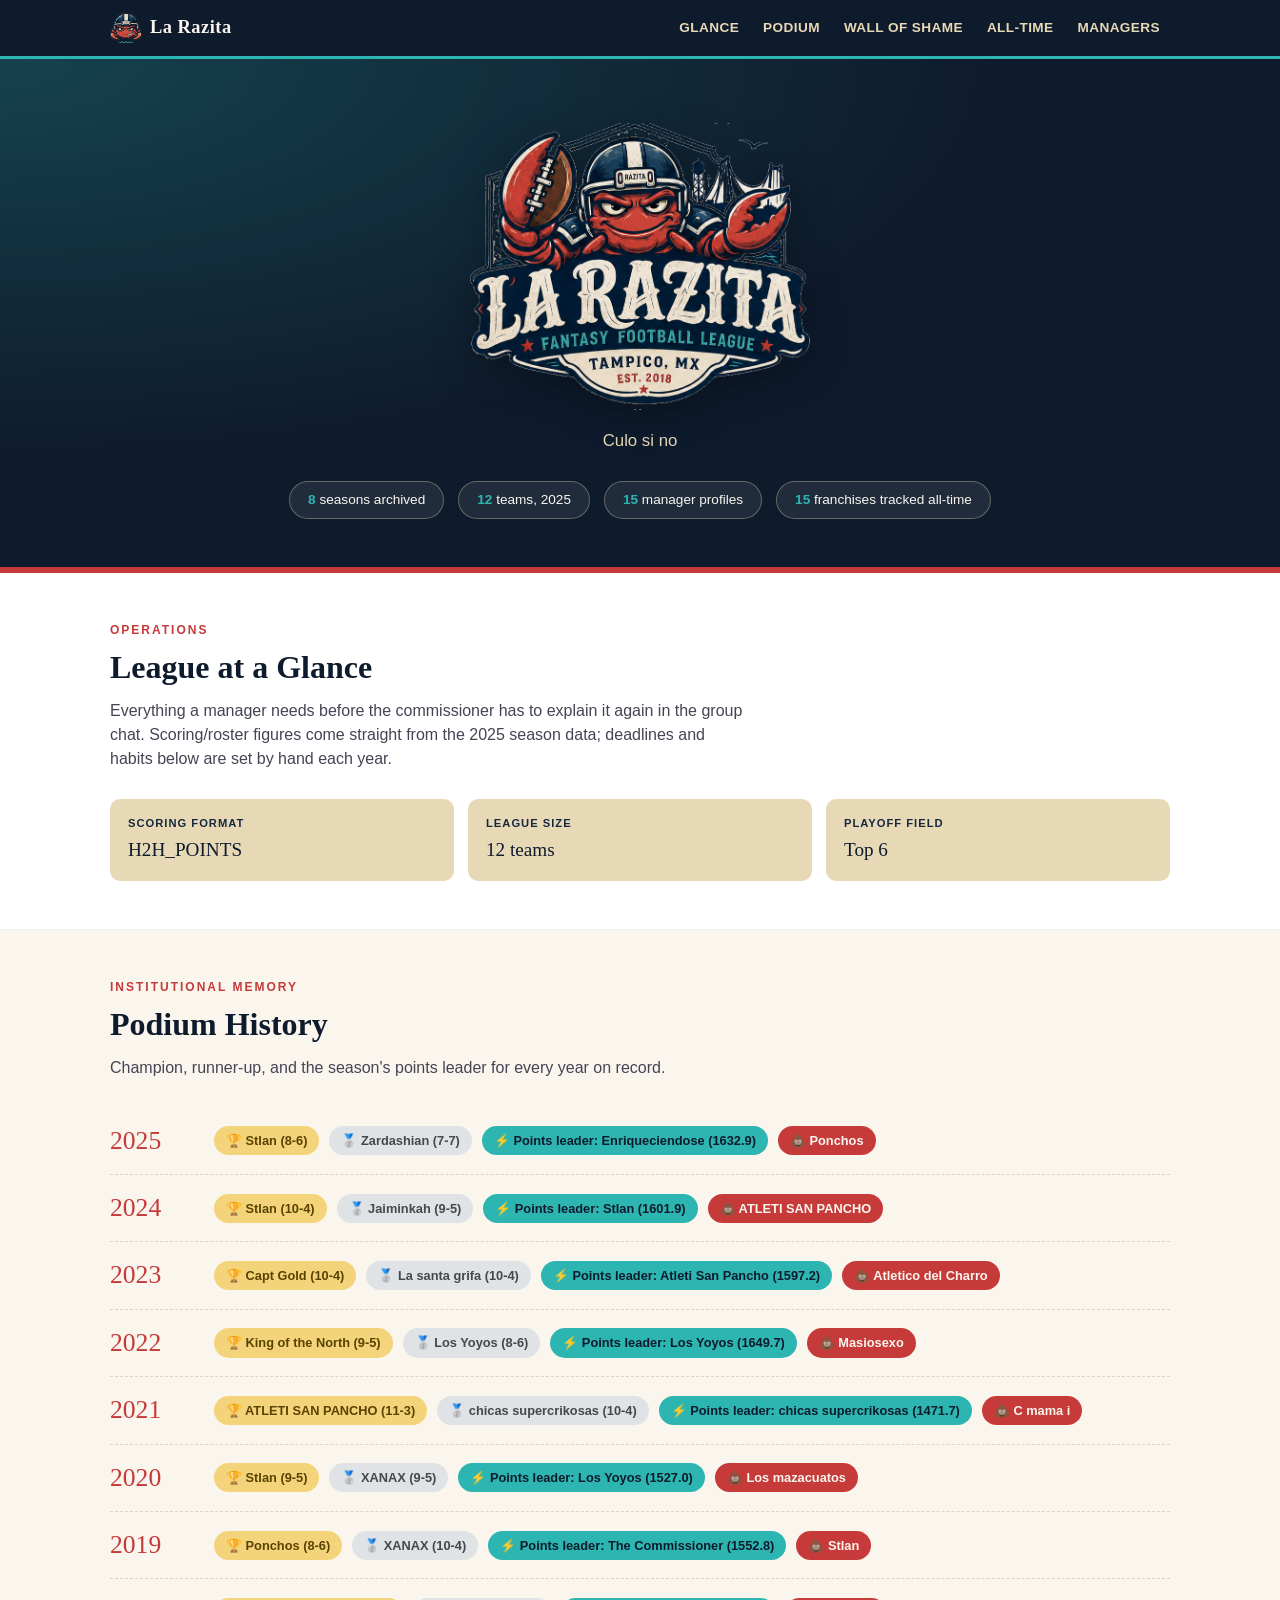
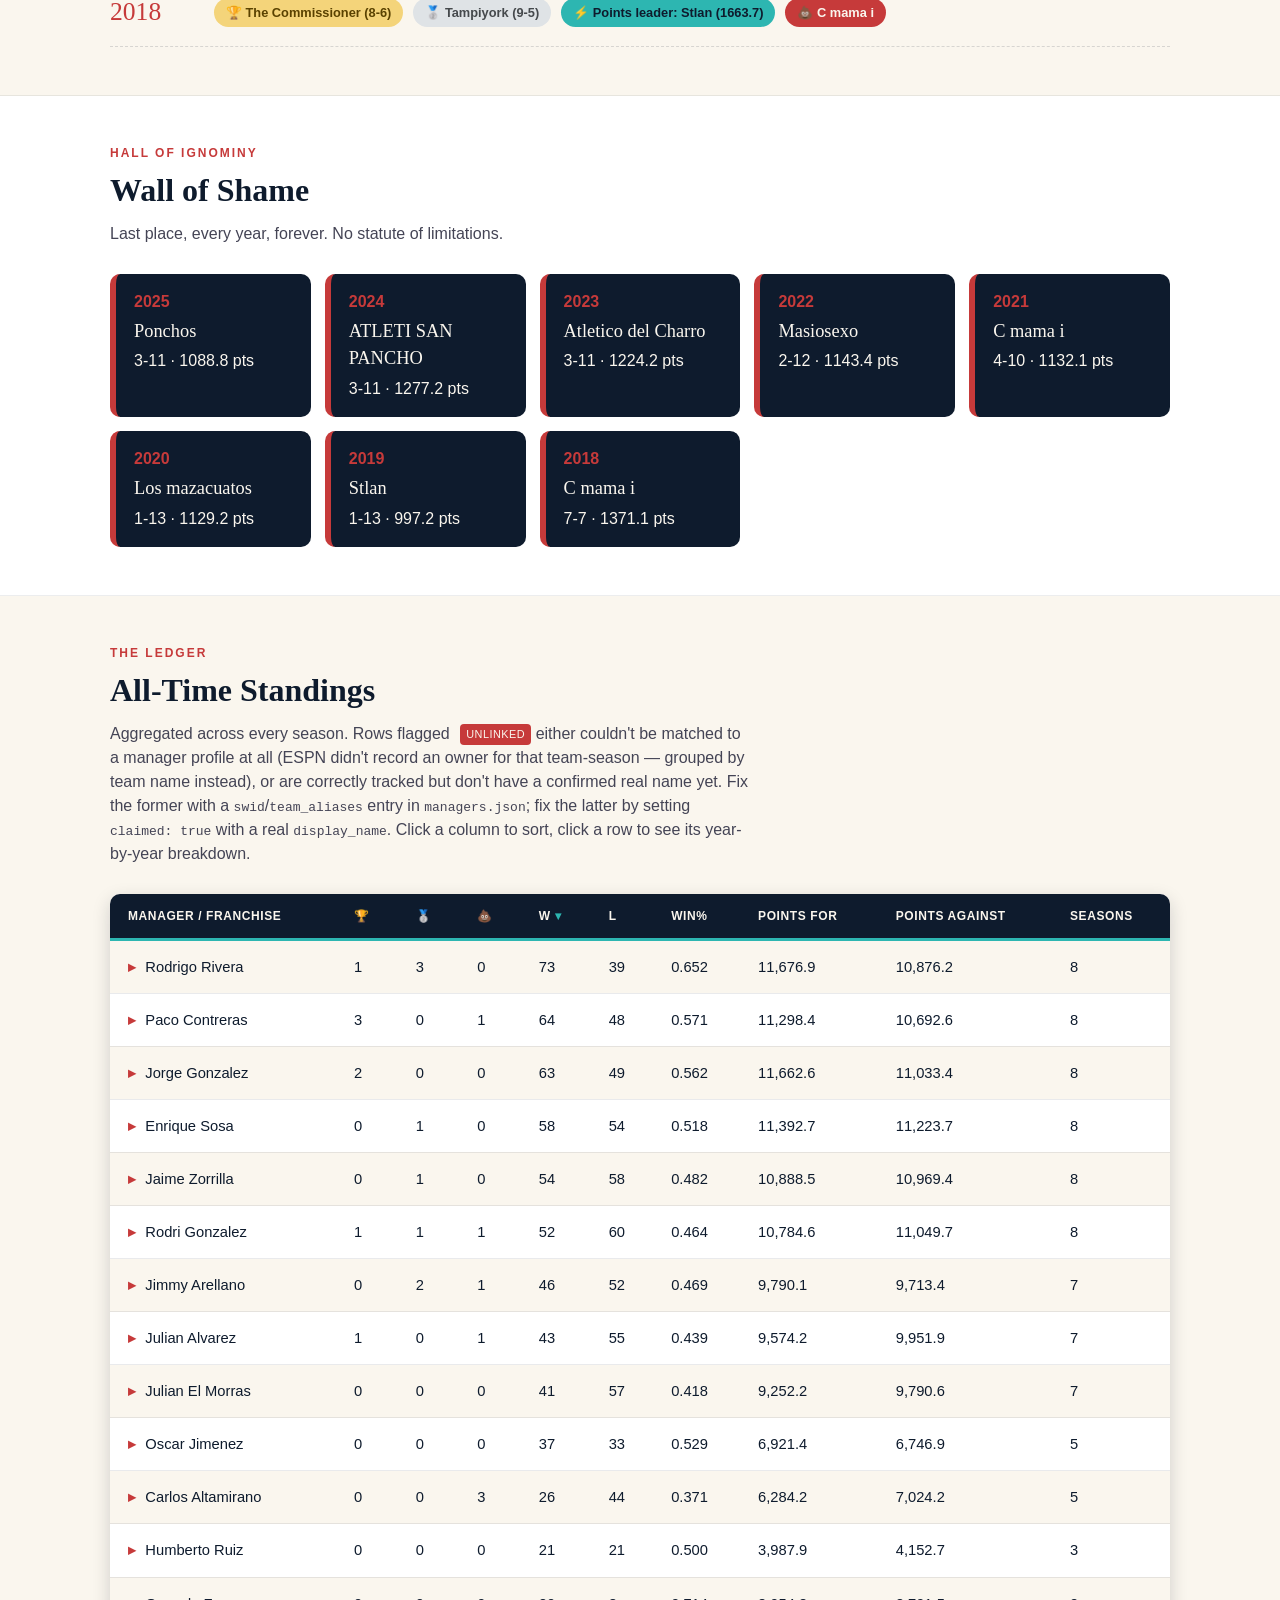
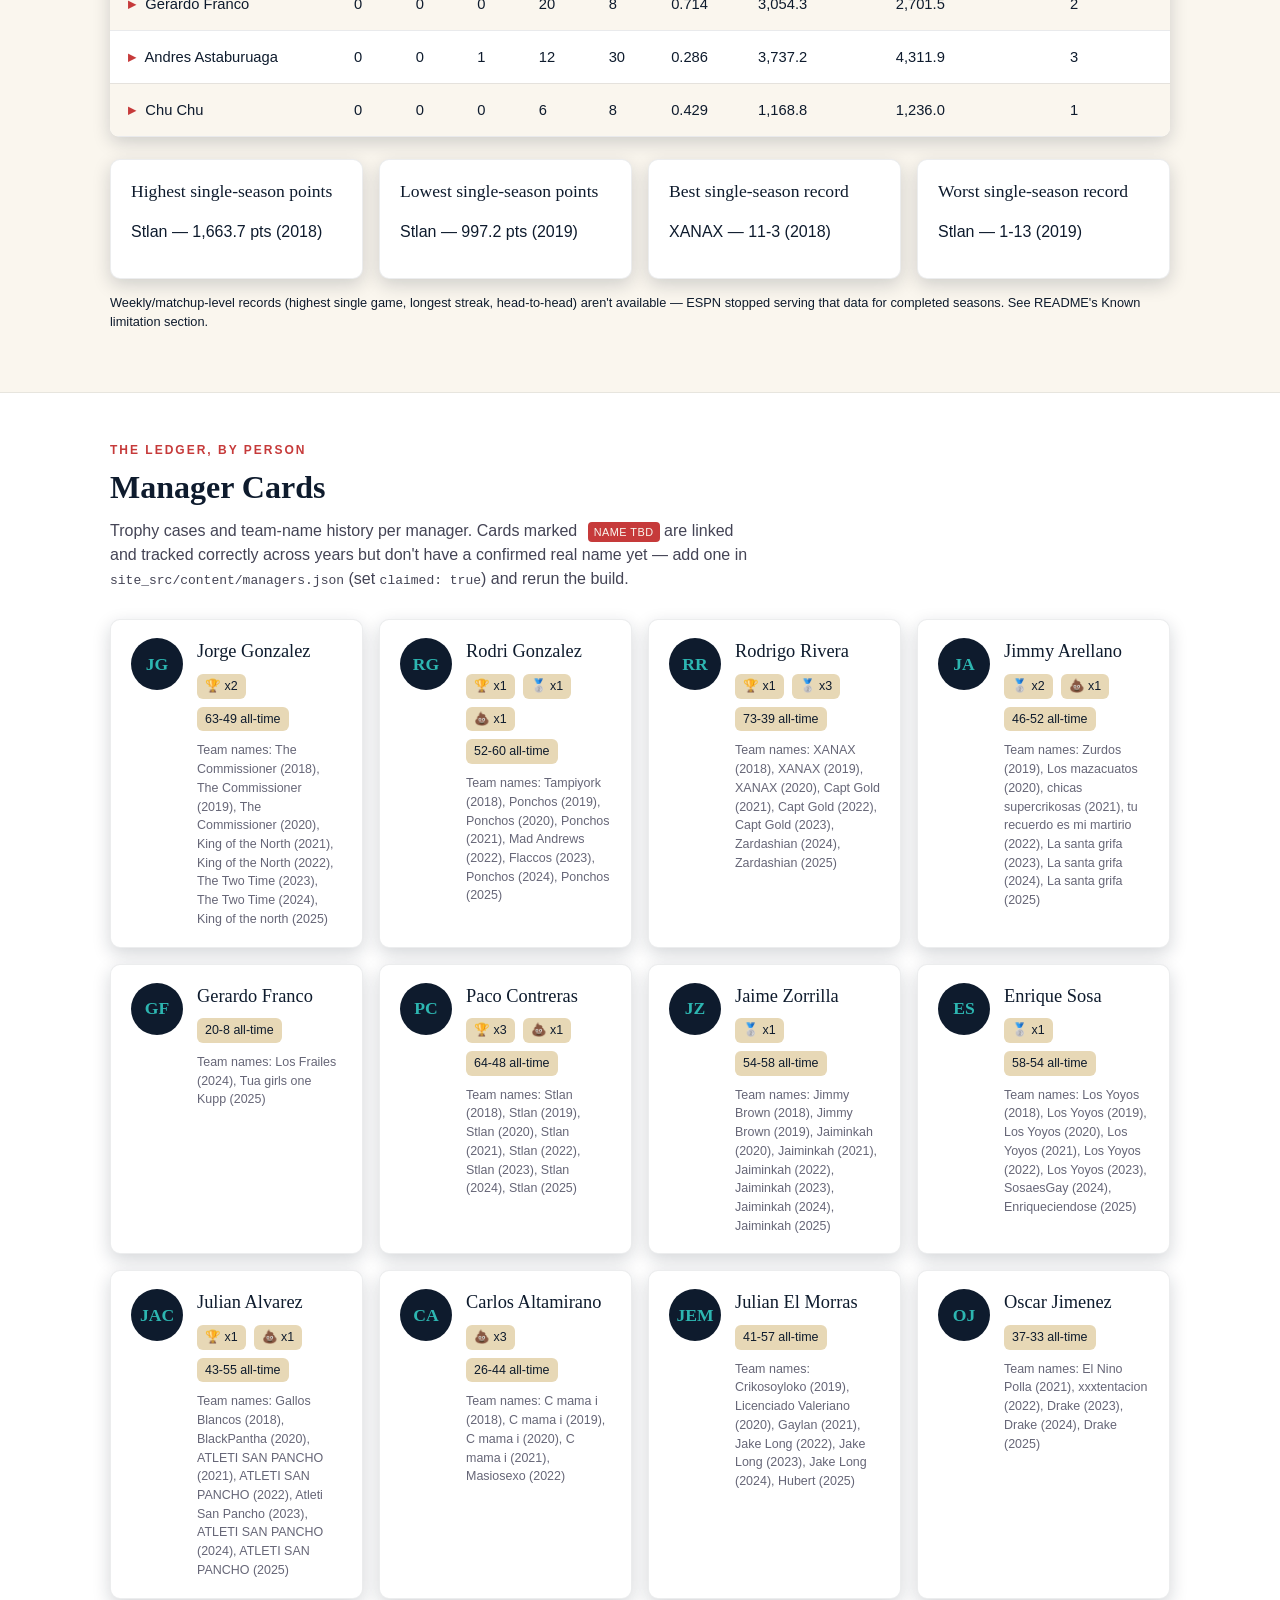
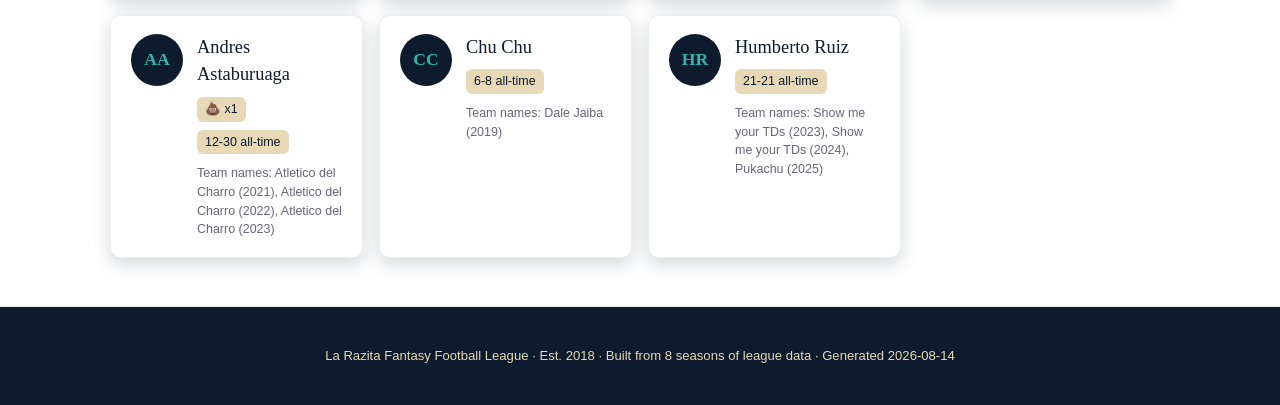
==== docs/index.html @ 64230e22 "Initial commit: La Razita fantasy league archive + generated site Co-Authored-By: Claude Sonnet 5 <n" ====
<!DOCTYPE html>
<html lang="en">
<head>
<meta charset="UTF-8">
<meta name="viewport" content="width=device-width, initial-scale=1.0">
<title>La Razita — Fantasy Football League HQ</title>
<meta name="description" content="La Razita fantasy football league headquarters — champions, records, rules, and rivalries since 2018.">
<link rel="icon" type="image/png" href="static/img/mascot-icon.png">
<link rel="stylesheet" href="static/css/style.css">
</head>
<body>

<header class="topnav">
  <div class="wrap">
    <a class="brand" href="#top">
      <img class="brand-mark" src="static/img/mascot-icon.png" alt="">
      La Razita
    </a>
    <nav>
      <a href="#glance">Glance</a>
      <a href="#podium">Podium</a>
      <a href="#shame">Wall of Shame</a>
      <a href="#standings">All-Time</a>
      <a href="#managers">Managers</a>
      
      
      
    </nav>
  </div>
</header>



<section class="hero" id="top">
  <div class="wrap">
    <img class="hero-logo" src="static/img/logo-primary.png" alt="La Razita logo">
    <p class="tagline">Culo si no</p>
    <div class="stat-row">
      <span class="stat-pill"><b>8</b> seasons archived</span>
      <span class="stat-pill"><b>12</b> teams, 2025</span>
      <span class="stat-pill"><b>15</b> manager profiles</span>
      <span class="stat-pill"><b>15</b> franchises tracked all-time</span>
    </div>
  </div>
</section>

<!-- ===================== League at a Glance ===================== -->
<section class="panel" id="glance">
  <div class="wrap">
    <div class="section-head">
      <div class="kicker">Operations</div>
      <h2>League at a Glance</h2>
      <p class="desc">Everything a manager needs before the commissioner has to explain it again in the group chat. Scoring/roster figures come straight from the 2025 season data; deadlines and habits below are set by hand each year.</p>
    </div>
    <div class="glance-grid">
      <div class="glance-item">
        <div class="label">Scoring Format</div>
        <div class="value">H2H_POINTS</div>
      </div>
      <div class="glance-item">
        <div class="label">League Size</div>
        <div class="value">12 teams</div>
      </div>
      <div class="glance-item">
        <div class="label">Playoff Field</div>
        <div class="value">Top 6</div>
        
      </div>
      
    </div>
  </div>
</section>



<!-- ===================== Podium History ===================== -->
<section class="panel" id="podium">
  <div class="wrap">
    <div class="section-head">
      <div class="kicker">Institutional memory</div>
      <h2>Podium History</h2>
      <p class="desc">Champion, runner-up, and the season's points leader for every year on record.</p>
    </div>
    
    <div class="podium-year">
      <div class="yr">2025</div>
      <div class="podium-row">
        
        <span class="badge gold">🏆 Stlan (8-6)</span>
        
        
        <span class="badge silver">🥈 Zardashian (7-7)</span>
        
        
        <span class="badge points">⚡ Points leader: Enriqueciendose (1632.9)</span>
        
        
        <span class="badge shame">💩 Ponchos</span>
        
      </div>
    </div>
    
    <div class="podium-year">
      <div class="yr">2024</div>
      <div class="podium-row">
        
        <span class="badge gold">🏆 Stlan (10-4)</span>
        
        
        <span class="badge silver">🥈 Jaiminkah (9-5)</span>
        
        
        <span class="badge points">⚡ Points leader: Stlan (1601.9)</span>
        
        
        <span class="badge shame">💩 ATLETI SAN PANCHO</span>
        
      </div>
    </div>
    
    <div class="podium-year">
      <div class="yr">2023</div>
      <div class="podium-row">
        
        <span class="badge gold">🏆 Capt Gold (10-4)</span>
        
        
        <span class="badge silver">🥈 La santa grifa (10-4)</span>
        
        
        <span class="badge points">⚡ Points leader: Atleti San Pancho (1597.2)</span>
        
        
        <span class="badge shame">💩 Atletico del Charro</span>
        
      </div>
    </div>
    
    <div class="podium-year">
      <div class="yr">2022</div>
      <div class="podium-row">
        
        <span class="badge gold">🏆 King of the North (9-5)</span>
        
        
        <span class="badge silver">🥈 Los Yoyos (8-6)</span>
        
        
        <span class="badge points">⚡ Points leader: Los Yoyos (1649.7)</span>
        
        
        <span class="badge shame">💩 Masiosexo</span>
        
      </div>
    </div>
    
    <div class="podium-year">
      <div class="yr">2021</div>
      <div class="podium-row">
        
        <span class="badge gold">🏆 ATLETI SAN PANCHO (11-3)</span>
        
        
        <span class="badge silver">🥈 chicas supercrikosas (10-4)</span>
        
        
        <span class="badge points">⚡ Points leader: chicas supercrikosas (1471.7)</span>
        
        
        <span class="badge shame">💩 C mama i</span>
        
      </div>
    </div>
    
    <div class="podium-year">
      <div class="yr">2020</div>
      <div class="podium-row">
        
        <span class="badge gold">🏆 Stlan (9-5)</span>
        
        
        <span class="badge silver">🥈 XANAX (9-5)</span>
        
        
        <span class="badge points">⚡ Points leader: Los Yoyos (1527.0)</span>
        
        
        <span class="badge shame">💩 Los mazacuatos</span>
        
      </div>
    </div>
    
    <div class="podium-year">
      <div class="yr">2019</div>
      <div class="podium-row">
        
        <span class="badge gold">🏆 Ponchos (8-6)</span>
        
        
        <span class="badge silver">🥈 XANAX (10-4)</span>
        
        
        <span class="badge points">⚡ Points leader: The Commissioner (1552.8)</span>
        
        
        <span class="badge shame">💩 Stlan</span>
        
      </div>
    </div>
    
    <div class="podium-year">
      <div class="yr">2018</div>
      <div class="podium-row">
        
        <span class="badge gold">🏆 The Commissioner (8-6)</span>
        
        
        <span class="badge silver">🥈 Tampiyork (9-5)</span>
        
        
        <span class="badge points">⚡ Points leader: Stlan (1663.7)</span>
        
        
        <span class="badge shame">💩 C mama i</span>
        
      </div>
    </div>
    
  </div>
</section>

<!-- ===================== Wall of Shame ===================== -->
<section class="panel" id="shame">
  <div class="wrap">
    <div class="section-head">
      <div class="kicker">Hall of Ignominy</div>
      <h2>Wall of Shame</h2>
      <p class="desc">Last place, every year, forever. No statute of limitations.</p>
    </div>
    <div class="shame-grid">
      
      <div class="shame-card">
        <div class="yr">2025</div>
        <div class="team">Ponchos</div>
        <div>3-11 &middot; 1088.8 pts</div>
      </div>
      
      <div class="shame-card">
        <div class="yr">2024</div>
        <div class="team">ATLETI SAN PANCHO</div>
        <div>3-11 &middot; 1277.2 pts</div>
      </div>
      
      <div class="shame-card">
        <div class="yr">2023</div>
        <div class="team">Atletico del Charro</div>
        <div>3-11 &middot; 1224.2 pts</div>
      </div>
      
      <div class="shame-card">
        <div class="yr">2022</div>
        <div class="team">Masiosexo</div>
        <div>2-12 &middot; 1143.4 pts</div>
      </div>
      
      <div class="shame-card">
        <div class="yr">2021</div>
        <div class="team">C mama i</div>
        <div>4-10 &middot; 1132.1 pts</div>
      </div>
      
      <div class="shame-card">
        <div class="yr">2020</div>
        <div class="team">Los mazacuatos</div>
        <div>1-13 &middot; 1129.2 pts</div>
      </div>
      
      <div class="shame-card">
        <div class="yr">2019</div>
        <div class="team">Stlan</div>
        <div>1-13 &middot; 997.2 pts</div>
      </div>
      
      <div class="shame-card">
        <div class="yr">2018</div>
        <div class="team">C mama i</div>
        <div>7-7 &middot; 1371.1 pts</div>
      </div>
      
    </div>
  </div>
</section>

<!-- ===================== All-Time Standings ===================== -->
<section class="panel" id="standings">
  <div class="wrap">
    <div class="section-head">
      <div class="kicker">The ledger</div>
      <h2>All-Time Standings</h2>
      <p class="desc">Aggregated across every season. Rows flagged <span class="placeholder-flag">Unlinked</span> either couldn't be matched to a manager profile at all (ESPN didn't record an owner for that team-season — grouped by team name instead), or are correctly tracked but don't have a confirmed real name yet. Fix the former with a <code>swid</code>/<code>team_aliases</code> entry in <code>managers.json</code>; fix the latter by setting <code>claimed: true</code> with a real <code>display_name</code>. Click a column to sort, click a row to see its year-by-year breakdown.</p>
    </div>
    <div class="table-wrap">
      <table data-sortable data-paired-rows>
        <thead>
          <tr>
            <th data-sort-key="name" data-sort-type="string">Manager / Franchise</th>
            <th data-sort-key="titles" data-sort-type="number">🏆</th>
            <th data-sort-key="ru" data-sort-type="number">🥈</th>
            <th data-sort-key="shame" data-sort-type="number">💩</th>
            <th data-sort-key="wins" data-sort-type="number" class="sorted" data-sort-dir="desc">W</th>
            <th data-sort-key="losses" data-sort-type="number">L</th>
            <th data-sort-key="pct" data-sort-type="number">Win%</th>
            <th data-sort-key="pf" data-sort-type="number">Points For</th>
            <th data-sort-key="pa" data-sort-type="number">Points Against</th>
            <th data-sort-key="seasons" data-sort-type="number">Seasons</th>
          </tr>
        </thead>
        <tbody>
          
          <tr class="standings-row" tabindex="0" role="button" aria-expanded="false">
            <td data-name="Rodrigo Rivera"><span class="expand-caret">▸</span> Rodrigo Rivera</td>
            <td data-titles="1">1</td>
            <td data-ru="3">3</td>
            <td data-shame="0">0</td>
            <td data-wins="73">73</td>
            <td data-losses="39">39</td>
            <td data-pct="0.652">0.652</td>
            <td data-pf="11676.9">11,676.9</td>
            <td data-pa="10876.22">10,876.2</td>
            <td data-seasons="8">8</td>
          </tr>
          <tr class="standings-detail" hidden>
            <td colspan="10">
              <table class="detail-table">
                <thead>
                  <tr>
                    <th>Year</th>
                    <th>Team Name</th>
                    <th>Final Rank</th>
                    <th>W</th>
                    <th>L</th>
                    <th>T</th>
                    <th>Points For</th>
                    <th>Points Against</th>
                  </tr>
                </thead>
                <tbody>
                  
                  <tr>
                    <td>2025</td>
                    <td>Zardashian</td>
                    <td>🥈 2nd</td>
                    <td>7</td>
                    <td>7</td>
                    <td>0</td>
                    <td>1,452.8</td>
                    <td>1,467.7</td>
                  </tr>
                  
                  <tr>
                    <td>2024</td>
                    <td>Zardashian</td>
                    <td>5</td>
                    <td>8</td>
                    <td>6</td>
                    <td>0</td>
                    <td>1,446.8</td>
                    <td>1,459.0</td>
                  </tr>
                  
                  <tr>
                    <td>2023</td>
                    <td>Capt Gold</td>
                    <td>🏆 1st</td>
                    <td>10</td>
                    <td>4</td>
                    <td>0</td>
                    <td>1,569.5</td>
                    <td>1,430.8</td>
                  </tr>
                  
                  <tr>
                    <td>2022</td>
                    <td>Capt Gold</td>
                    <td>4</td>
                    <td>9</td>
                    <td>5</td>
                    <td>0</td>
                    <td>1,431.4</td>
                    <td>1,344.2</td>
                  </tr>
                  
                  <tr>
                    <td>2021</td>
                    <td>Capt Gold</td>
                    <td>6</td>
                    <td>9</td>
                    <td>5</td>
                    <td>0</td>
                    <td>1,317.5</td>
                    <td>1,212.9</td>
                  </tr>
                  
                  <tr>
                    <td>2020</td>
                    <td>XANAX</td>
                    <td>🥈 2nd</td>
                    <td>9</td>
                    <td>5</td>
                    <td>0</td>
                    <td>1,355.0</td>
                    <td>1,204.0</td>
                  </tr>
                  
                  <tr>
                    <td>2019</td>
                    <td>XANAX</td>
                    <td>🥈 2nd</td>
                    <td>10</td>
                    <td>4</td>
                    <td>0</td>
                    <td>1,465.6</td>
                    <td>1,339.9</td>
                  </tr>
                  
                  <tr>
                    <td>2018</td>
                    <td>XANAX</td>
                    <td>4</td>
                    <td>11</td>
                    <td>3</td>
                    <td>0</td>
                    <td>1,638.3</td>
                    <td>1,417.7</td>
                  </tr>
                  
                </tbody>
              </table>
            </td>
          </tr>
          
          <tr class="standings-row" tabindex="0" role="button" aria-expanded="false">
            <td data-name="Paco Contreras"><span class="expand-caret">▸</span> Paco Contreras</td>
            <td data-titles="3">3</td>
            <td data-ru="0">0</td>
            <td data-shame="1">1</td>
            <td data-wins="64">64</td>
            <td data-losses="48">48</td>
            <td data-pct="0.571">0.571</td>
            <td data-pf="11298.36">11,298.4</td>
            <td data-pa="10692.56">10,692.6</td>
            <td data-seasons="8">8</td>
          </tr>
          <tr class="standings-detail" hidden>
            <td colspan="10">
              <table class="detail-table">
                <thead>
                  <tr>
                    <th>Year</th>
                    <th>Team Name</th>
                    <th>Final Rank</th>
                    <th>W</th>
                    <th>L</th>
                    <th>T</th>
                    <th>Points For</th>
                    <th>Points Against</th>
                  </tr>
                </thead>
                <tbody>
                  
                  <tr>
                    <td>2025</td>
                    <td>Stlan</td>
                    <td>🏆 1st</td>
                    <td>8</td>
                    <td>6</td>
                    <td>0</td>
                    <td>1,542.2</td>
                    <td>1,397.0</td>
                  </tr>
                  
                  <tr>
                    <td>2024</td>
                    <td>Stlan</td>
                    <td>🏆 1st</td>
                    <td>10</td>
                    <td>4</td>
                    <td>0</td>
                    <td>1,601.9</td>
                    <td>1,449.3</td>
                  </tr>
                  
                  <tr>
                    <td>2023</td>
                    <td>Stlan</td>
                    <td>10</td>
                    <td>6</td>
                    <td>8</td>
                    <td>0</td>
                    <td>1,385.2</td>
                    <td>1,423.2</td>
                  </tr>
                  
                  <tr>
                    <td>2022</td>
                    <td>Stlan</td>
                    <td>3</td>
                    <td>9</td>
                    <td>5</td>
                    <td>0</td>
                    <td>1,396.5</td>
                    <td>1,315.3</td>
                  </tr>
                  
                  <tr>
                    <td>2021</td>
                    <td>Stlan</td>
                    <td>4</td>
                    <td>11</td>
                    <td>3</td>
                    <td>0</td>
                    <td>1,391.7</td>
                    <td>1,130.2</td>
                  </tr>
                  
                  <tr>
                    <td>2020</td>
                    <td>Stlan</td>
                    <td>🏆 1st</td>
                    <td>9</td>
                    <td>5</td>
                    <td>0</td>
                    <td>1,320.1</td>
                    <td>1,316.8</td>
                  </tr>
                  
                  <tr>
                    <td>2019</td>
                    <td>Stlan</td>
                    <td>10</td>
                    <td>1</td>
                    <td>13</td>
                    <td>0</td>
                    <td>997.2</td>
                    <td>1,365.4</td>
                  </tr>
                  
                  <tr>
                    <td>2018</td>
                    <td>Stlan</td>
                    <td>3</td>
                    <td>10</td>
                    <td>4</td>
                    <td>0</td>
                    <td>1,663.7</td>
                    <td>1,295.3</td>
                  </tr>
                  
                </tbody>
              </table>
            </td>
          </tr>
          
          <tr class="standings-row" tabindex="0" role="button" aria-expanded="false">
            <td data-name="Jorge Gonzalez"><span class="expand-caret">▸</span> Jorge Gonzalez</td>
            <td data-titles="2">2</td>
            <td data-ru="0">0</td>
            <td data-shame="0">0</td>
            <td data-wins="63">63</td>
            <td data-losses="49">49</td>
            <td data-pct="0.562">0.562</td>
            <td data-pf="11662.56">11,662.6</td>
            <td data-pa="11033.42">11,033.4</td>
            <td data-seasons="8">8</td>
          </tr>
          <tr class="standings-detail" hidden>
            <td colspan="10">
              <table class="detail-table">
                <thead>
                  <tr>
                    <th>Year</th>
                    <th>Team Name</th>
                    <th>Final Rank</th>
                    <th>W</th>
                    <th>L</th>
                    <th>T</th>
                    <th>Points For</th>
                    <th>Points Against</th>
                  </tr>
                </thead>
                <tbody>
                  
                  <tr>
                    <td>2025</td>
                    <td>King of the north</td>
                    <td>11</td>
                    <td>5</td>
                    <td>9</td>
                    <td>0</td>
                    <td>1,324.2</td>
                    <td>1,438.0</td>
                  </tr>
                  
                  <tr>
                    <td>2024</td>
                    <td>The Two Time</td>
                    <td>3</td>
                    <td>10</td>
                    <td>4</td>
                    <td>0</td>
                    <td>1,462.0</td>
                    <td>1,370.0</td>
                  </tr>
                  
                  <tr>
                    <td>2023</td>
                    <td>The Two Time</td>
                    <td>8</td>
                    <td>6</td>
                    <td>8</td>
                    <td>0</td>
                    <td>1,457.2</td>
                    <td>1,374.7</td>
                  </tr>
                  
                  <tr>
                    <td>2022</td>
                    <td>King of the North</td>
                    <td>🏆 1st</td>
                    <td>9</td>
                    <td>5</td>
                    <td>0</td>
                    <td>1,558.5</td>
                    <td>1,402.8</td>
                  </tr>
                  
                  <tr>
                    <td>2021</td>
                    <td>King of the North</td>
                    <td>5</td>
                    <td>8</td>
                    <td>6</td>
                    <td>0</td>
                    <td>1,306.0</td>
                    <td>1,175.0</td>
                  </tr>
                  
                  <tr>
                    <td>2020</td>
                    <td>The Commissioner</td>
                    <td>7</td>
                    <td>7</td>
                    <td>7</td>
                    <td>0</td>
                    <td>1,411.8</td>
                    <td>1,375.4</td>
                  </tr>
                  
                  <tr>
                    <td>2019</td>
                    <td>The Commissioner</td>
                    <td>3</td>
                    <td>10</td>
                    <td>4</td>
                    <td>0</td>
                    <td>1,552.8</td>
                    <td>1,294.5</td>
                  </tr>
                  
                  <tr>
                    <td>2018</td>
                    <td>The Commissioner</td>
                    <td>🏆 1st</td>
                    <td>8</td>
                    <td>6</td>
                    <td>0</td>
                    <td>1,590.0</td>
                    <td>1,603.1</td>
                  </tr>
                  
                </tbody>
              </table>
            </td>
          </tr>
          
          <tr class="standings-row" tabindex="0" role="button" aria-expanded="false">
            <td data-name="Enrique Sosa"><span class="expand-caret">▸</span> Enrique Sosa</td>
            <td data-titles="0">0</td>
            <td data-ru="1">1</td>
            <td data-shame="0">0</td>
            <td data-wins="58">58</td>
            <td data-losses="54">54</td>
            <td data-pct="0.518">0.518</td>
            <td data-pf="11392.68">11,392.7</td>
            <td data-pa="11223.66">11,223.7</td>
            <td data-seasons="8">8</td>
          </tr>
          <tr class="standings-detail" hidden>
            <td colspan="10">
              <table class="detail-table">
                <thead>
                  <tr>
                    <th>Year</th>
                    <th>Team Name</th>
                    <th>Final Rank</th>
                    <th>W</th>
                    <th>L</th>
                    <th>T</th>
                    <th>Points For</th>
                    <th>Points Against</th>
                  </tr>
                </thead>
                <tbody>
                  
                  <tr>
                    <td>2025</td>
                    <td>Enriqueciendose</td>
                    <td>4</td>
                    <td>10</td>
                    <td>4</td>
                    <td>0</td>
                    <td>1,632.9</td>
                    <td>1,347.0</td>
                  </tr>
                  
                  <tr>
                    <td>2024</td>
                    <td>SosaesGay</td>
                    <td>11</td>
                    <td>3</td>
                    <td>11</td>
                    <td>0</td>
                    <td>1,245.0</td>
                    <td>1,458.8</td>
                  </tr>
                  
                  <tr>
                    <td>2023</td>
                    <td>Los Yoyos</td>
                    <td>6</td>
                    <td>9</td>
                    <td>5</td>
                    <td>0</td>
                    <td>1,502.6</td>
                    <td>1,419.6</td>
                  </tr>
                  
                  <tr>
                    <td>2022</td>
                    <td>Los Yoyos</td>
                    <td>🥈 2nd</td>
                    <td>8</td>
                    <td>6</td>
                    <td>0</td>
                    <td>1,649.7</td>
                    <td>1,555.7</td>
                  </tr>
                  
                  <tr>
                    <td>2021</td>
                    <td>Los Yoyos</td>
                    <td>10</td>
                    <td>5</td>
                    <td>9</td>
                    <td>0</td>
                    <td>1,281.8</td>
                    <td>1,352.2</td>
                  </tr>
                  
                  <tr>
                    <td>2020</td>
                    <td>Los Yoyos</td>
                    <td>4</td>
                    <td>11</td>
                    <td>3</td>
                    <td>0</td>
                    <td>1,527.0</td>
                    <td>1,348.3</td>
                  </tr>
                  
                  <tr>
                    <td>2019</td>
                    <td>Los Yoyos</td>
                    <td>5</td>
                    <td>8</td>
                    <td>6</td>
                    <td>0</td>
                    <td>1,265.7</td>
                    <td>1,206.3</td>
                  </tr>
                  
                  <tr>
                    <td>2018</td>
                    <td>Los Yoyos</td>
                    <td>7</td>
                    <td>4</td>
                    <td>10</td>
                    <td>0</td>
                    <td>1,288.1</td>
                    <td>1,535.9</td>
                  </tr>
                  
                </tbody>
              </table>
            </td>
          </tr>
          
          <tr class="standings-row" tabindex="0" role="button" aria-expanded="false">
            <td data-name="Jaime Zorrilla"><span class="expand-caret">▸</span> Jaime Zorrilla</td>
            <td data-titles="0">0</td>
            <td data-ru="1">1</td>
            <td data-shame="0">0</td>
            <td data-wins="54">54</td>
            <td data-losses="58">58</td>
            <td data-pct="0.482">0.482</td>
            <td data-pf="10888.5">10,888.5</td>
            <td data-pa="10969.42">10,969.4</td>
            <td data-seasons="8">8</td>
          </tr>
          <tr class="standings-detail" hidden>
            <td colspan="10">
              <table class="detail-table">
                <thead>
                  <tr>
                    <th>Year</th>
                    <th>Team Name</th>
                    <th>Final Rank</th>
                    <th>W</th>
                    <th>L</th>
                    <th>T</th>
                    <th>Points For</th>
                    <th>Points Against</th>
                  </tr>
                </thead>
                <tbody>
                  
                  <tr>
                    <td>2025</td>
                    <td>Jaiminkah</td>
                    <td>6</td>
                    <td>8</td>
                    <td>6</td>
                    <td>0</td>
                    <td>1,376.3</td>
                    <td>1,391.1</td>
                  </tr>
                  
                  <tr>
                    <td>2024</td>
                    <td>Jaiminkah</td>
                    <td>🥈 2nd</td>
                    <td>9</td>
                    <td>5</td>
                    <td>0</td>
                    <td>1,568.4</td>
                    <td>1,441.4</td>
                  </tr>
                  
                  <tr>
                    <td>2023</td>
                    <td>Jaiminkah</td>
                    <td>11</td>
                    <td>6</td>
                    <td>8</td>
                    <td>0</td>
                    <td>1,347.3</td>
                    <td>1,451.5</td>
                  </tr>
                  
                  <tr>
                    <td>2022</td>
                    <td>Jaiminkah</td>
                    <td>8</td>
                    <td>6</td>
                    <td>8</td>
                    <td>0</td>
                    <td>1,394.3</td>
                    <td>1,409.4</td>
                  </tr>
                  
                  <tr>
                    <td>2021</td>
                    <td>Jaiminkah</td>
                    <td>3</td>
                    <td>9</td>
                    <td>5</td>
                    <td>0</td>
                    <td>1,379.3</td>
                    <td>1,327.5</td>
                  </tr>
                  
                  <tr>
                    <td>2020</td>
                    <td>Jaiminkah</td>
                    <td>9</td>
                    <td>4</td>
                    <td>10</td>
                    <td>0</td>
                    <td>1,214.2</td>
                    <td>1,365.2</td>
                  </tr>
                  
                  <tr>
                    <td>2019</td>
                    <td>Jimmy Brown</td>
                    <td>8</td>
                    <td>8</td>
                    <td>6</td>
                    <td>0</td>
                    <td>1,281.6</td>
                    <td>1,177.6</td>
                  </tr>
                  
                  <tr>
                    <td>2018</td>
                    <td>Jimmy Brown</td>
                    <td>6</td>
                    <td>4</td>
                    <td>10</td>
                    <td>0</td>
                    <td>1,327.2</td>
                    <td>1,405.7</td>
                  </tr>
                  
                </tbody>
              </table>
            </td>
          </tr>
          
          <tr class="standings-row" tabindex="0" role="button" aria-expanded="false">
            <td data-name="Rodri Gonzalez"><span class="expand-caret">▸</span> Rodri Gonzalez</td>
            <td data-titles="1">1</td>
            <td data-ru="1">1</td>
            <td data-shame="1">1</td>
            <td data-wins="52">52</td>
            <td data-losses="60">60</td>
            <td data-pct="0.464">0.464</td>
            <td data-pf="10784.6">10,784.6</td>
            <td data-pa="11049.68">11,049.7</td>
            <td data-seasons="8">8</td>
          </tr>
          <tr class="standings-detail" hidden>
            <td colspan="10">
              <table class="detail-table">
                <thead>
                  <tr>
                    <th>Year</th>
                    <th>Team Name</th>
                    <th>Final Rank</th>
                    <th>W</th>
                    <th>L</th>
                    <th>T</th>
                    <th>Points For</th>
                    <th>Points Against</th>
                  </tr>
                </thead>
                <tbody>
                  
                  <tr>
                    <td>2025</td>
                    <td>Ponchos</td>
                    <td>12</td>
                    <td>3</td>
                    <td>11</td>
                    <td>0</td>
                    <td>1,088.8</td>
                    <td>1,337.5</td>
                  </tr>
                  
                  <tr>
                    <td>2024</td>
                    <td>Ponchos</td>
                    <td>7</td>
                    <td>7</td>
                    <td>7</td>
                    <td>0</td>
                    <td>1,545.1</td>
                    <td>1,516.6</td>
                  </tr>
                  
                  <tr>
                    <td>2023</td>
                    <td>Flaccos</td>
                    <td>9</td>
                    <td>5</td>
                    <td>9</td>
                    <td>0</td>
                    <td>1,276.5</td>
                    <td>1,383.6</td>
                  </tr>
                  
                  <tr>
                    <td>2022</td>
                    <td>Mad Andrews</td>
                    <td>6</td>
                    <td>9</td>
                    <td>5</td>
                    <td>0</td>
                    <td>1,334.9</td>
                    <td>1,468.3</td>
                  </tr>
                  
                  <tr>
                    <td>2021</td>
                    <td>Ponchos</td>
                    <td>8</td>
                    <td>3</td>
                    <td>11</td>
                    <td>0</td>
                    <td>1,183.3</td>
                    <td>1,349.8</td>
                  </tr>
                  
                  <tr>
                    <td>2020</td>
                    <td>Ponchos</td>
                    <td>8</td>
                    <td>8</td>
                    <td>6</td>
                    <td>0</td>
                    <td>1,412.4</td>
                    <td>1,288.7</td>
                  </tr>
                  
                  <tr>
                    <td>2019</td>
                    <td>Ponchos</td>
                    <td>🏆 1st</td>
                    <td>8</td>
                    <td>6</td>
                    <td>0</td>
                    <td>1,325.7</td>
                    <td>1,237.2</td>
                  </tr>
                  
                  <tr>
                    <td>2018</td>
                    <td>Tampiyork</td>
                    <td>🥈 2nd</td>
                    <td>9</td>
                    <td>5</td>
                    <td>0</td>
                    <td>1,617.8</td>
                    <td>1,467.9</td>
                  </tr>
                  
                </tbody>
              </table>
            </td>
          </tr>
          
          <tr class="standings-row" tabindex="0" role="button" aria-expanded="false">
            <td data-name="Jimmy Arellano"><span class="expand-caret">▸</span> Jimmy Arellano</td>
            <td data-titles="0">0</td>
            <td data-ru="2">2</td>
            <td data-shame="1">1</td>
            <td data-wins="46">46</td>
            <td data-losses="52">52</td>
            <td data-pct="0.469">0.469</td>
            <td data-pf="9790.08">9,790.1</td>
            <td data-pa="9713.4">9,713.4</td>
            <td data-seasons="7">7</td>
          </tr>
          <tr class="standings-detail" hidden>
            <td colspan="10">
              <table class="detail-table">
                <thead>
                  <tr>
                    <th>Year</th>
                    <th>Team Name</th>
                    <th>Final Rank</th>
                    <th>W</th>
                    <th>L</th>
                    <th>T</th>
                    <th>Points For</th>
                    <th>Points Against</th>
                  </tr>
                </thead>
                <tbody>
                  
                  <tr>
                    <td>2025</td>
                    <td>La santa grifa</td>
                    <td>10</td>
                    <td>5</td>
                    <td>9</td>
                    <td>0</td>
                    <td>1,380.0</td>
                    <td>1,419.4</td>
                  </tr>
                  
                  <tr>
                    <td>2024</td>
                    <td>La santa grifa</td>
                    <td>10</td>
                    <td>3</td>
                    <td>11</td>
                    <td>0</td>
                    <td>1,322.3</td>
                    <td>1,550.5</td>
                  </tr>
                  
                  <tr>
                    <td>2023</td>
                    <td>La santa grifa</td>
                    <td>🥈 2nd</td>
                    <td>10</td>
                    <td>4</td>
                    <td>0</td>
                    <td>1,454.3</td>
                    <td>1,414.4</td>
                  </tr>
                  
                  <tr>
                    <td>2022</td>
                    <td>tu recuerdo es mi martirio</td>
                    <td>5</td>
                    <td>8</td>
                    <td>6</td>
                    <td>0</td>
                    <td>1,579.6</td>
                    <td>1,457.5</td>
                  </tr>
                  
                  <tr>
                    <td>2021</td>
                    <td>chicas supercrikosas</td>
                    <td>🥈 2nd</td>
                    <td>10</td>
                    <td>4</td>
                    <td>0</td>
                    <td>1,471.7</td>
                    <td>1,197.9</td>
                  </tr>
                  
                  <tr>
                    <td>2020</td>
                    <td>Los mazacuatos</td>
                    <td>10</td>
                    <td>1</td>
                    <td>13</td>
                    <td>0</td>
                    <td>1,129.2</td>
                    <td>1,427.0</td>
                  </tr>
                  
                  <tr>
                    <td>2019</td>
                    <td>Zurdos</td>
                    <td>4</td>
                    <td>9</td>
                    <td>5</td>
                    <td>0</td>
                    <td>1,453.1</td>
                    <td>1,246.8</td>
                  </tr>
                  
                </tbody>
              </table>
            </td>
          </tr>
          
          <tr class="standings-row" tabindex="0" role="button" aria-expanded="false">
            <td data-name="Julian Alvarez"><span class="expand-caret">▸</span> Julian Alvarez</td>
            <td data-titles="1">1</td>
            <td data-ru="0">0</td>
            <td data-shame="1">1</td>
            <td data-wins="43">43</td>
            <td data-losses="55">55</td>
            <td data-pct="0.439">0.439</td>
            <td data-pf="9574.2">9,574.2</td>
            <td data-pa="9951.94">9,951.9</td>
            <td data-seasons="7">7</td>
          </tr>
          <tr class="standings-detail" hidden>
            <td colspan="10">
              <table class="detail-table">
                <thead>
                  <tr>
                    <th>Year</th>
                    <th>Team Name</th>
                    <th>Final Rank</th>
                    <th>W</th>
                    <th>L</th>
                    <th>T</th>
                    <th>Points For</th>
                    <th>Points Against</th>
                  </tr>
                </thead>
                <tbody>
                  
                  <tr>
                    <td>2025</td>
                    <td>ATLETI SAN PANCHO</td>
                    <td>8</td>
                    <td>5</td>
                    <td>9</td>
                    <td>0</td>
                    <td>1,412.7</td>
                    <td>1,529.6</td>
                  </tr>
                  
                  <tr>
                    <td>2024</td>
                    <td>ATLETI SAN PANCHO</td>
                    <td>12</td>
                    <td>3</td>
                    <td>11</td>
                    <td>0</td>
                    <td>1,277.2</td>
                    <td>1,501.6</td>
                  </tr>
                  
                  <tr>
                    <td>2023</td>
                    <td>Atleti San Pancho</td>
                    <td>3</td>
                    <td>9</td>
                    <td>5</td>
                    <td>0</td>
                    <td>1,597.2</td>
                    <td>1,429.9</td>
                  </tr>
                  
                  <tr>
                    <td>2022</td>
                    <td>ATLETI SAN PANCHO</td>
                    <td>7</td>
                    <td>6</td>
                    <td>8</td>
                    <td>0</td>
                    <td>1,394.3</td>
                    <td>1,363.5</td>
                  </tr>
                  
                  <tr>
                    <td>2021</td>
                    <td>ATLETI SAN PANCHO</td>
                    <td>🏆 1st</td>
                    <td>11</td>
                    <td>3</td>
                    <td>0</td>
                    <td>1,352.6</td>
                    <td>1,180.6</td>
                  </tr>
                  
                  <tr>
                    <td>2020</td>
                    <td>BlackPantha</td>
                    <td>5</td>
                    <td>6</td>
                    <td>8</td>
                    <td>0</td>
                    <td>1,297.5</td>
                    <td>1,370.9</td>
                  </tr>
                  
                  <tr>
                    <td>2018</td>
                    <td>Gallos Blancos</td>
                    <td>5</td>
                    <td>3</td>
                    <td>11</td>
                    <td>0</td>
                    <td>1,242.7</td>
                    <td>1,575.9</td>
                  </tr>
                  
                </tbody>
              </table>
            </td>
          </tr>
          
          <tr class="standings-row" tabindex="0" role="button" aria-expanded="false">
            <td data-name="Julian El Morras"><span class="expand-caret">▸</span> Julian El Morras</td>
            <td data-titles="0">0</td>
            <td data-ru="0">0</td>
            <td data-shame="0">0</td>
            <td data-wins="41">41</td>
            <td data-losses="57">57</td>
            <td data-pct="0.418">0.418</td>
            <td data-pf="9252.2">9,252.2</td>
            <td data-pa="9790.56">9,790.6</td>
            <td data-seasons="7">7</td>
          </tr>
          <tr class="standings-detail" hidden>
            <td colspan="10">
              <table class="detail-table">
                <thead>
                  <tr>
                    <th>Year</th>
                    <th>Team Name</th>
                    <th>Final Rank</th>
                    <th>W</th>
                    <th>L</th>
                    <th>T</th>
                    <th>Points For</th>
                    <th>Points Against</th>
                  </tr>
                </thead>
                <tbody>
                  
                  <tr>
                    <td>2025</td>
                    <td>Hubert</td>
                    <td>3</td>
                    <td>10</td>
                    <td>4</td>
                    <td>0</td>
                    <td>1,459.4</td>
                    <td>1,344.1</td>
                  </tr>
                  
                  <tr>
                    <td>2024</td>
                    <td>Jake Long</td>
                    <td>9</td>
                    <td>3</td>
                    <td>11</td>
                    <td>0</td>
                    <td>1,234.9</td>
                    <td>1,380.6</td>
                  </tr>
                  
                  <tr>
                    <td>2023</td>
                    <td>Jake Long</td>
                    <td>4</td>
                    <td>6</td>
                    <td>8</td>
                    <td>0</td>
                    <td>1,385.8</td>
                    <td>1,455.7</td>
                  </tr>
                  
                  <tr>
                    <td>2022</td>
                    <td>Jake Long</td>
                    <td>11</td>
                    <td>6</td>
                    <td>8</td>
                    <td>0</td>
                    <td>1,357.9</td>
                    <td>1,397.7</td>
                  </tr>
                  
                  <tr>
                    <td>2021</td>
                    <td>Gaylan</td>
                    <td>11</td>
                    <td>4</td>
                    <td>10</td>
                    <td>0</td>
                    <td>1,200.0</td>
                    <td>1,363.7</td>
                  </tr>
                  
                  <tr>
                    <td>2020</td>
                    <td>Licenciado Valeriano</td>
                    <td>3</td>
                    <td>9</td>
                    <td>5</td>
                    <td>0</td>
                    <td>1,506.2</td>
                    <td>1,333.5</td>
                  </tr>
                  
                  <tr>
                    <td>2019</td>
                    <td>Crikosoyloko</td>
                    <td>9</td>
                    <td>3</td>
                    <td>11</td>
                    <td>0</td>
                    <td>1,108.0</td>
                    <td>1,515.3</td>
                  </tr>
                  
                </tbody>
              </table>
            </td>
          </tr>
          
          <tr class="standings-row" tabindex="0" role="button" aria-expanded="false">
            <td data-name="Oscar Jimenez"><span class="expand-caret">▸</span> Oscar Jimenez</td>
            <td data-titles="0">0</td>
            <td data-ru="0">0</td>
            <td data-shame="0">0</td>
            <td data-wins="37">37</td>
            <td data-losses="33">33</td>
            <td data-pct="0.529">0.529</td>
            <td data-pf="6921.44">6,921.4</td>
            <td data-pa="6746.86">6,746.9</td>
            <td data-seasons="5">5</td>
          </tr>
          <tr class="standings-detail" hidden>
            <td colspan="10">
              <table class="detail-table">
                <thead>
                  <tr>
                    <th>Year</th>
                    <th>Team Name</th>
                    <th>Final Rank</th>
                    <th>W</th>
                    <th>L</th>
                    <th>T</th>
                    <th>Points For</th>
                    <th>Points Against</th>
                  </tr>
                </thead>
                <tbody>
                  
                  <tr>
                    <td>2025</td>
                    <td>Drake</td>
                    <td>9</td>
                    <td>6</td>
                    <td>8</td>
                    <td>0</td>
                    <td>1,425.2</td>
                    <td>1,525.9</td>
                  </tr>
                  
                  <tr>
                    <td>2024</td>
                    <td>Drake</td>
                    <td>4</td>
                    <td>10</td>
                    <td>4</td>
                    <td>0</td>
                    <td>1,426.1</td>
                    <td>1,272.3</td>
                  </tr>
                  
                  <tr>
                    <td>2023</td>
                    <td>Drake</td>
                    <td>5</td>
                    <td>8</td>
                    <td>6</td>
                    <td>0</td>
                    <td>1,563.1</td>
                    <td>1,367.5</td>
                  </tr>
                  
                  <tr>
                    <td>2022</td>
                    <td>xxxtentacion</td>
                    <td>9</td>
                    <td>6</td>
                    <td>8</td>
                    <td>0</td>
                    <td>1,342.3</td>
                    <td>1,405.4</td>
                  </tr>
                  
                  <tr>
                    <td>2021</td>
                    <td>El Nino Polla</td>
                    <td>9</td>
                    <td>7</td>
                    <td>7</td>
                    <td>0</td>
                    <td>1,164.7</td>
                    <td>1,175.7</td>
                  </tr>
                  
                </tbody>
              </table>
            </td>
          </tr>
          
          <tr class="standings-row" tabindex="0" role="button" aria-expanded="false">
            <td data-name="Carlos Altamirano"><span class="expand-caret">▸</span> Carlos Altamirano</td>
            <td data-titles="0">0</td>
            <td data-ru="0">0</td>
            <td data-shame="3">3</td>
            <td data-wins="26">26</td>
            <td data-losses="44">44</td>
            <td data-pct="0.371">0.371</td>
            <td data-pf="6284.18">6,284.2</td>
            <td data-pa="7024.16">7,024.2</td>
            <td data-seasons="5">5</td>
          </tr>
          <tr class="standings-detail" hidden>
            <td colspan="10">
              <table class="detail-table">
                <thead>
                  <tr>
                    <th>Year</th>
                    <th>Team Name</th>
                    <th>Final Rank</th>
                    <th>W</th>
                    <th>L</th>
                    <th>T</th>
                    <th>Points For</th>
                    <th>Points Against</th>
                  </tr>
                </thead>
                <tbody>
                  
                  <tr>
                    <td>2022</td>
                    <td>Masiosexo</td>
                    <td>12</td>
                    <td>2</td>
                    <td>12</td>
                    <td>0</td>
                    <td>1,143.4</td>
                    <td>1,523.0</td>
                  </tr>
                  
                  <tr>
                    <td>2021</td>
                    <td>C mama i</td>
                    <td>12</td>
                    <td>4</td>
                    <td>10</td>
                    <td>0</td>
                    <td>1,132.1</td>
                    <td>1,283.2</td>
                  </tr>
                  
                  <tr>
                    <td>2020</td>
                    <td>C mama i</td>
                    <td>6</td>
                    <td>6</td>
                    <td>8</td>
                    <td>0</td>
                    <td>1,210.1</td>
                    <td>1,353.8</td>
                  </tr>
                  
                  <tr>
                    <td>2019</td>
                    <td>C mama i</td>
                    <td>6</td>
                    <td>7</td>
                    <td>7</td>
                    <td>0</td>
                    <td>1,427.5</td>
                    <td>1,426.9</td>
                  </tr>
                  
                  <tr>
                    <td>2018</td>
                    <td>C mama i</td>
                    <td>8</td>
                    <td>7</td>
                    <td>7</td>
                    <td>0</td>
                    <td>1,371.1</td>
                    <td>1,437.3</td>
                  </tr>
                  
                </tbody>
              </table>
            </td>
          </tr>
          
          <tr class="standings-row" tabindex="0" role="button" aria-expanded="false">
            <td data-name="Humberto Ruiz"><span class="expand-caret">▸</span> Humberto Ruiz</td>
            <td data-titles="0">0</td>
            <td data-ru="0">0</td>
            <td data-shame="0">0</td>
            <td data-wins="21">21</td>
            <td data-losses="21">21</td>
            <td data-pct="0.5">0.500</td>
            <td data-pf="3987.94">3,987.9</td>
            <td data-pa="4152.7">4,152.7</td>
            <td data-seasons="3">3</td>
          </tr>
          <tr class="standings-detail" hidden>
            <td colspan="10">
              <table class="detail-table">
                <thead>
                  <tr>
                    <th>Year</th>
                    <th>Team Name</th>
                    <th>Final Rank</th>
                    <th>W</th>
                    <th>L</th>
                    <th>T</th>
                    <th>Points For</th>
                    <th>Points Against</th>
                  </tr>
                </thead>
                <tbody>
                  
                  <tr>
                    <td>2025</td>
                    <td>Pukachu</td>
                    <td>7</td>
                    <td>7</td>
                    <td>7</td>
                    <td>0</td>
                    <td>1,340.3</td>
                    <td>1,422.9</td>
                  </tr>
                  
                  <tr>
                    <td>2024</td>
                    <td>Show me your TDs</td>
                    <td>8</td>
                    <td>8</td>
                    <td>6</td>
                    <td>0</td>
                    <td>1,448.2</td>
                    <td>1,345.3</td>
                  </tr>
                  
                  <tr>
                    <td>2023</td>
                    <td>Show me your TDs</td>
                    <td>7</td>
                    <td>6</td>
                    <td>8</td>
                    <td>0</td>
                    <td>1,199.4</td>
                    <td>1,384.5</td>
                  </tr>
                  
                </tbody>
              </table>
            </td>
          </tr>
          
          <tr class="standings-row" tabindex="0" role="button" aria-expanded="false">
            <td data-name="Gerardo Franco"><span class="expand-caret">▸</span> Gerardo Franco</td>
            <td data-titles="0">0</td>
            <td data-ru="0">0</td>
            <td data-shame="0">0</td>
            <td data-wins="20">20</td>
            <td data-losses="8">8</td>
            <td data-pct="0.714">0.714</td>
            <td data-pf="3054.32">3,054.3</td>
            <td data-pa="2701.46">2,701.5</td>
            <td data-seasons="2">2</td>
          </tr>
          <tr class="standings-detail" hidden>
            <td colspan="10">
              <table class="detail-table">
                <thead>
                  <tr>
                    <th>Year</th>
                    <th>Team Name</th>
                    <th>Final Rank</th>
                    <th>W</th>
                    <th>L</th>
                    <th>T</th>
                    <th>Points For</th>
                    <th>Points Against</th>
                  </tr>
                </thead>
                <tbody>
                  
                  <tr>
                    <td>2025</td>
                    <td>Tua girls one Kupp</td>
                    <td>5</td>
                    <td>10</td>
                    <td>4</td>
                    <td>0</td>
                    <td>1,454.8</td>
                    <td>1,269.5</td>
                  </tr>
                  
                  <tr>
                    <td>2024</td>
                    <td>Los Frailes</td>
                    <td>6</td>
                    <td>10</td>
                    <td>4</td>
                    <td>0</td>
                    <td>1,599.5</td>
                    <td>1,432.0</td>
                  </tr>
                  
                </tbody>
              </table>
            </td>
          </tr>
          
          <tr class="standings-row" tabindex="0" role="button" aria-expanded="false">
            <td data-name="Andres Astaburuaga"><span class="expand-caret">▸</span> Andres Astaburuaga</td>
            <td data-titles="0">0</td>
            <td data-ru="0">0</td>
            <td data-shame="1">1</td>
            <td data-wins="12">12</td>
            <td data-losses="30">30</td>
            <td data-pct="0.286">0.286</td>
            <td data-pf="3737.24">3,737.2</td>
            <td data-pa="4311.94">4,311.9</td>
            <td data-seasons="3">3</td>
          </tr>
          <tr class="standings-detail" hidden>
            <td colspan="10">
              <table class="detail-table">
                <thead>
                  <tr>
                    <th>Year</th>
                    <th>Team Name</th>
                    <th>Final Rank</th>
                    <th>W</th>
                    <th>L</th>
                    <th>T</th>
                    <th>Points For</th>
                    <th>Points Against</th>
                  </tr>
                </thead>
                <tbody>
                  
                  <tr>
                    <td>2023</td>
                    <td>Atletico del Charro</td>
                    <td>12</td>
                    <td>3</td>
                    <td>11</td>
                    <td>0</td>
                    <td>1,224.2</td>
                    <td>1,427.0</td>
                  </tr>
                  
                  <tr>
                    <td>2022</td>
                    <td>Atletico del Charro</td>
                    <td>10</td>
                    <td>6</td>
                    <td>8</td>
                    <td>0</td>
                    <td>1,426.2</td>
                    <td>1,366.1</td>
                  </tr>
                  
                  <tr>
                    <td>2021</td>
                    <td>Atletico del Charro</td>
                    <td>7</td>
                    <td>3</td>
                    <td>11</td>
                    <td>0</td>
                    <td>1,086.9</td>
                    <td>1,518.9</td>
                  </tr>
                  
                </tbody>
              </table>
            </td>
          </tr>
          
          <tr class="standings-row" tabindex="0" role="button" aria-expanded="false">
            <td data-name="Chu Chu"><span class="expand-caret">▸</span> Chu Chu</td>
            <td data-titles="0">0</td>
            <td data-ru="0">0</td>
            <td data-shame="0">0</td>
            <td data-wins="6">6</td>
            <td data-losses="8">8</td>
            <td data-pct="0.429">0.429</td>
            <td data-pf="1168.8">1,168.8</td>
            <td data-pa="1236.02">1,236.0</td>
            <td data-seasons="1">1</td>
          </tr>
          <tr class="standings-detail" hidden>
            <td colspan="10">
              <table class="detail-table">
                <thead>
                  <tr>
                    <th>Year</th>
                    <th>Team Name</th>
                    <th>Final Rank</th>
                    <th>W</th>
                    <th>L</th>
                    <th>T</th>
                    <th>Points For</th>
                    <th>Points Against</th>
                  </tr>
                </thead>
                <tbody>
                  
                  <tr>
                    <td>2019</td>
                    <td>Dale Jaiba</td>
                    <td>7</td>
                    <td>6</td>
                    <td>8</td>
                    <td>0</td>
                    <td>1,168.8</td>
                    <td>1,236.0</td>
                  </tr>
                  
                </tbody>
              </table>
            </td>
          </tr>
          
        </tbody>
      </table>
    </div>

    
    <div class="card-grid" style="margin-top:22px;">
      <div class="card">
        <div class="card-title">Highest single-season points</div>
        <p>Stlan — 1,663.7 pts (2018)</p>
      </div>
      <div class="card">
        <div class="card-title">Lowest single-season points</div>
        <p>Stlan — 997.2 pts (2019)</p>
      </div>
      <div class="card">
        <div class="card-title">Best single-season record</div>
        <p>XANAX — 11-3 (2018)</p>
      </div>
      <div class="card">
        <div class="card-title">Worst single-season record</div>
        <p>Stlan — 1-13 (2019)</p>
      </div>
    </div>
    <p class="desc" style="margin-top:14px;font-size:0.8rem;">Weekly/matchup-level records (highest single game, longest streak, head-to-head) aren&#39;t available — ESPN stopped serving that data for completed seasons. See README&#39;s Known limitation section.</p>
    
  </div>
</section>

<!-- ===================== Manager Cards ===================== -->
<section class="panel" id="managers">
  <div class="wrap">
    <div class="section-head">
      <div class="kicker">The ledger, by person</div>
      <h2>Manager Cards</h2>
      <p class="desc">Trophy cases and team-name history per manager. Cards marked <span class="placeholder-flag">Name TBD</span> are linked and tracked correctly across years but don't have a confirmed real name yet — add one in <code>site_src/content/managers.json</code> (set <code>claimed: true</code>) and rerun the build.</p>
    </div>
    <div class="card-grid">
      
      <div class="card manager-card">
        <div class="avatar">JG</div>
        <div>
          <div class="name">Jorge Gonzalez</div>
          
          <div class="trophy-row">
            <span class="trophy">🏆 x2</span>
            
            
            <span class="trophy">63-49 all-time</span>
          </div>
          <div class="alias-list">Team names: The Commissioner (2018), The Commissioner (2019), The Commissioner (2020), King of the North (2021), King of the North (2022), The Two Time (2023), The Two Time (2024), King of the north (2025)</div>
        </div>
      </div>
      
      <div class="card manager-card">
        <div class="avatar">RG</div>
        <div>
          <div class="name">Rodri Gonzalez</div>
          
          <div class="trophy-row">
            <span class="trophy">🏆 x1</span>
            <span class="trophy">🥈 x1</span>
            <span class="trophy">💩 x1</span>
            <span class="trophy">52-60 all-time</span>
          </div>
          <div class="alias-list">Team names: Tampiyork (2018), Ponchos (2019), Ponchos (2020), Ponchos (2021), Mad Andrews (2022), Flaccos (2023), Ponchos (2024), Ponchos (2025)</div>
        </div>
      </div>
      
      <div class="card manager-card">
        <div class="avatar">RR</div>
        <div>
          <div class="name">Rodrigo Rivera</div>
          
          <div class="trophy-row">
            <span class="trophy">🏆 x1</span>
            <span class="trophy">🥈 x3</span>
            
            <span class="trophy">73-39 all-time</span>
          </div>
          <div class="alias-list">Team names: XANAX (2018), XANAX (2019), XANAX (2020), Capt Gold (2021), Capt Gold (2022), Capt Gold (2023), Zardashian (2024), Zardashian (2025)</div>
        </div>
      </div>
      
      <div class="card manager-card">
        <div class="avatar">JA</div>
        <div>
          <div class="name">Jimmy Arellano</div>
          
          <div class="trophy-row">
            
            <span class="trophy">🥈 x2</span>
            <span class="trophy">💩 x1</span>
            <span class="trophy">46-52 all-time</span>
          </div>
          <div class="alias-list">Team names: Zurdos (2019), Los mazacuatos (2020), chicas supercrikosas (2021), tu recuerdo es mi martirio (2022), La santa grifa (2023), La santa grifa (2024), La santa grifa (2025)</div>
        </div>
      </div>
      
      <div class="card manager-card">
        <div class="avatar">GF</div>
        <div>
          <div class="name">Gerardo Franco</div>
          
          <div class="trophy-row">
            
            
            
            <span class="trophy">20-8 all-time</span>
          </div>
          <div class="alias-list">Team names: Los Frailes (2024), Tua girls one Kupp (2025)</div>
        </div>
      </div>
      
      <div class="card manager-card">
        <div class="avatar">PC</div>
        <div>
          <div class="name">Paco Contreras</div>
          
          <div class="trophy-row">
            <span class="trophy">🏆 x3</span>
            
            <span class="trophy">💩 x1</span>
            <span class="trophy">64-48 all-time</span>
          </div>
          <div class="alias-list">Team names: Stlan (2018), Stlan (2019), Stlan (2020), Stlan (2021), Stlan (2022), Stlan (2023), Stlan (2024), Stlan (2025)</div>
        </div>
      </div>
      
      <div class="card manager-card">
        <div class="avatar">JZ</div>
        <div>
          <div class="name">Jaime Zorrilla</div>
          
          <div class="trophy-row">
            
            <span class="trophy">🥈 x1</span>
            
            <span class="trophy">54-58 all-time</span>
          </div>
          <div class="alias-list">Team names: Jimmy Brown (2018), Jimmy Brown (2019), Jaiminkah (2020), Jaiminkah (2021), Jaiminkah (2022), Jaiminkah (2023), Jaiminkah (2024), Jaiminkah (2025)</div>
        </div>
      </div>
      
      <div class="card manager-card">
        <div class="avatar">ES</div>
        <div>
          <div class="name">Enrique Sosa</div>
          
          <div class="trophy-row">
            
            <span class="trophy">🥈 x1</span>
            
            <span class="trophy">58-54 all-time</span>
          </div>
          <div class="alias-list">Team names: Los Yoyos (2018), Los Yoyos (2019), Los Yoyos (2020), Los Yoyos (2021), Los Yoyos (2022), Los Yoyos (2023), SosaesGay (2024), Enriqueciendose (2025)</div>
        </div>
      </div>
      
      <div class="card manager-card">
        <div class="avatar">JAC</div>
        <div>
          <div class="name">Julian Alvarez</div>
          
          <div class="trophy-row">
            <span class="trophy">🏆 x1</span>
            
            <span class="trophy">💩 x1</span>
            <span class="trophy">43-55 all-time</span>
          </div>
          <div class="alias-list">Team names: Gallos Blancos (2018), BlackPantha (2020), ATLETI SAN PANCHO (2021), ATLETI SAN PANCHO (2022), Atleti San Pancho (2023), ATLETI SAN PANCHO (2024), ATLETI SAN PANCHO (2025)</div>
        </div>
      </div>
      
      <div class="card manager-card">
        <div class="avatar">CA</div>
        <div>
          <div class="name">Carlos Altamirano</div>
          
          <div class="trophy-row">
            
            
            <span class="trophy">💩 x3</span>
            <span class="trophy">26-44 all-time</span>
          </div>
          <div class="alias-list">Team names: C mama i (2018), C mama i (2019), C mama i (2020), C mama i (2021), Masiosexo (2022)</div>
        </div>
      </div>
      
      <div class="card manager-card">
        <div class="avatar">JEM</div>
        <div>
          <div class="name">Julian El Morras</div>
          
          <div class="trophy-row">
            
            
            
            <span class="trophy">41-57 all-time</span>
          </div>
          <div class="alias-list">Team names: Crikosoyloko (2019), Licenciado Valeriano (2020), Gaylan (2021), Jake Long (2022), Jake Long (2023), Jake Long (2024), Hubert (2025)</div>
        </div>
      </div>
      
      <div class="card manager-card">
        <div class="avatar">OJ</div>
        <div>
          <div class="name">Oscar Jimenez</div>
          
          <div class="trophy-row">
            
            
            
            <span class="trophy">37-33 all-time</span>
          </div>
          <div class="alias-list">Team names: El Nino Polla (2021), xxxtentacion (2022), Drake (2023), Drake (2024), Drake (2025)</div>
        </div>
      </div>
      
      <div class="card manager-card">
        <div class="avatar">AA</div>
        <div>
          <div class="name">Andres Astaburuaga</div>
          
          <div class="trophy-row">
            
            
            <span class="trophy">💩 x1</span>
            <span class="trophy">12-30 all-time</span>
          </div>
          <div class="alias-list">Team names: Atletico del Charro (2021), Atletico del Charro (2022), Atletico del Charro (2023)</div>
        </div>
      </div>
      
      <div class="card manager-card">
        <div class="avatar">CC</div>
        <div>
          <div class="name">Chu Chu</div>
          
          <div class="trophy-row">
            
            
            
            <span class="trophy">6-8 all-time</span>
          </div>
          <div class="alias-list">Team names: Dale Jaiba (2019)</div>
        </div>
      </div>
      
      <div class="card manager-card">
        <div class="avatar">HR</div>
        <div>
          <div class="name">Humberto Ruiz</div>
          
          <div class="trophy-row">
            
            
            
            <span class="trophy">21-21 all-time</span>
          </div>
          <div class="alias-list">Team names: Show me your TDs (2023), Show me your TDs (2024), Pukachu (2025)</div>
        </div>
      </div>
      
    </div>
  </div>
</section>









<footer>
  <div class="wrap">
    
    <p>La Razita Fantasy Football League &middot; Est. 2018 &middot;
      Built from 8 seasons of league data &middot;
      Generated 2026-08-14</p>
  </div>
</footer>

<script id="league-data" type="application/json">{"generated_at": "2026-08-14T04:46:32.942481+00:00", "league": {"name": "La Razita", "founded": 2018, "years": [2018, 2019, 2020, 2021, 2022, 2023, 2024, 2025]}, "current_season": {"year": 2025, "league_name": "La Razita", "size": 12, "scoring_type": "H2H_POINTS", "playoff_team_count": 6, "champion": {"year": 2025, "team_id": 6, "team_name": "Stlan", "abbrev": null, "division_id": 1, "logo_url": "https://g.espncdn.com/lm-static/ffl/images/default_logos/14.svg", "owners": "", "playoff_seed": 4, "final_rank": 1, "wins": 8, "losses": 6, "ties": 0, "points_for": 1542.22, "points_against": 1397.02, "waiver_rank": 0}, "runner_up": {"year": 2025, "team_id": 5, "team_name": "Zardashian", "abbrev": null, "division_id": 1, "logo_url": "https://g.espncdn.com/lm-static/ffl/images/default_logos/1.svg", "owners": "{FFC0C39B-D5D0-409A-AE1E-5A40ED989C92}", "playoff_seed": 6, "final_rank": 2, "wins": 7, "losses": 7, "ties": 0, "points_for": 1452.8, "points_against": 1467.7, "waiver_rank": 0}, "last_place": {"year": 2025, "team_id": 8, "team_name": "Ponchos", "abbrev": null, "division_id": 1, "logo_url": "https://g.espncdn.com/lm-static/ffl/images/default_logos/16.svg", "owners": "{65D3C2B4-A05E-4708-96A4-0027CF30EEB2}", "playoff_seed": 0, "final_rank": 12, "wins": 3, "losses": 11, "ties": 0, "points_for": 1088.82, "points_against": 1337.52, "waiver_rank": 0}, "points_champ": {"year": 2025, "team_id": 4, "team_name": "Enriqueciendose", "abbrev": null, "division_id": 1, "logo_url": "https://g.espncdn.com/lm-static/ffl/images/default_logos/12.svg", "owners": "", "playoff_seed": 1, "final_rank": 4, "wins": 10, "losses": 4, "ties": 0, "points_for": 1632.88, "points_against": 1346.98, "waiver_rank": 0}, "teams": [{"year": 2025, "team_id": 6, "team_name": "Stlan", "abbrev": null, "division_id": 1, "logo_url": "https://g.espncdn.com/lm-static/ffl/images/default_logos/14.svg", "owners": "", "playoff_seed": 4, "final_rank": 1, "wins": 8, "losses": 6, "ties": 0, "points_for": 1542.22, "points_against": 1397.02, "waiver_rank": 0}, {"year": 2025, "team_id": 5, "team_name": "Zardashian", "abbrev": null, "division_id": 1, "logo_url": "https://g.espncdn.com/lm-static/ffl/images/default_logos/1.svg", "owners": "{FFC0C39B-D5D0-409A-AE1E-5A40ED989C92}", "playoff_seed": 6, "final_rank": 2, "wins": 7, "losses": 7, "ties": 0, "points_for": 1452.8, "points_against": 1467.7, "waiver_rank": 0}, {"year": 2025, "team_id": 10, "team_name": "Hubert", "abbrev": null, "division_id": 1, "logo_url": "https://g.espncdn.com/lm-static/ffl/images/default_logos/8.svg", "owners": "", "playoff_seed": 2, "final_rank": 3, "wins": 10, "losses": 4, "ties": 0, "points_for": 1459.38, "points_against": 1344.08, "waiver_rank": 0}, {"year": 2025, "team_id": 4, "team_name": "Enriqueciendose", "abbrev": null, "division_id": 1, "logo_url": "https://g.espncdn.com/lm-static/ffl/images/default_logos/12.svg", "owners": "", "playoff_seed": 1, "final_rank": 4, "wins": 10, "losses": 4, "ties": 0, "points_for": 1632.88, "points_against": 1346.98, "waiver_rank": 0}, {"year": 2025, "team_id": 11, "team_name": "Tua girls one Kupp", "abbrev": null, "division_id": 1, "logo_url": "https://g.espncdn.com/lm-static/ffl/images/default_logos/5.svg", "owners": "{AEF7B003-AF65-4453-A205-6EA2DE8BD8BE}", "playoff_seed": 3, "final_rank": 5, "wins": 10, "losses": 4, "ties": 0, "points_for": 1454.78, "points_against": 1269.46, "waiver_rank": 0}, {"year": 2025, "team_id": 2, "team_name": "Jaiminkah", "abbrev": null, "division_id": 1, "logo_url": "https://g.espncdn.com/lm-static/ffl/images/default_logos/19.svg", "owners": "", "playoff_seed": 5, "final_rank": 6, "wins": 8, "losses": 6, "ties": 0, "points_for": 1376.26, "points_against": 1391.06, "waiver_rank": 0}, {"year": 2025, "team_id": 7, "team_name": "Pukachu", "abbrev": null, "division_id": 1, "logo_url": "https://g.espncdn.com/lm-static/ffl/images/default_logos/11.svg", "owners": "", "playoff_seed": 0, "final_rank": 7, "wins": 7, "losses": 7, "ties": 0, "points_for": 1340.34, "points_against": 1422.9, "waiver_rank": 0}, {"year": 2025, "team_id": 3, "team_name": "ATLETI SAN PANCHO", "abbrev": null, "division_id": 1, "logo_url": "https://g.espncdn.com/lm-static/ffl/images/default_logos/20.svg", "owners": "", "playoff_seed": 0, "final_rank": 8, "wins": 5, "losses": 9, "ties": 0, "points_for": 1412.7, "points_against": 1529.58, "waiver_rank": 0}, {"year": 2025, "team_id": 12, "team_name": "Drake", "abbrev": null, "division_id": 1, "logo_url": "https://g.espncdn.com/lm-static/ffl/images/default_logos/18.svg", "owners": "", "playoff_seed": 0, "final_rank": 9, "wins": 6, "losses": 8, "ties": 0, "points_for": 1425.18, "points_against": 1525.88, "waiver_rank": 0}, {"year": 2025, "team_id": 9, "team_name": "La santa grifa", "abbrev": null, "division_id": 1, "logo_url": "https://g.espncdn.com/lm-static/ffl/images/default_logos/4.svg", "owners": "{68E6A4F4-BF6D-4F94-813B-F41061E3460D}", "playoff_seed": 0, "final_rank": 10, "wins": 5, "losses": 9, "ties": 0, "points_for": 1379.96, "points_against": 1419.36, "waiver_rank": 0}, {"year": 2025, "team_id": 1, "team_name": "King of the north", "abbrev": null, "division_id": 1, "logo_url": "https://g.espncdn.com/lm-static/ffl/images/default_logos/6.svg", "owners": "{5BE90AA5-7CB1-41A9-BEEB-138D56435A9B}", "playoff_seed": 0, "final_rank": 11, "wins": 5, "losses": 9, "ties": 0, "points_for": 1324.18, "points_against": 1437.96, "waiver_rank": 0}, {"year": 2025, "team_id": 8, "team_name": "Ponchos", "abbrev": null, "division_id": 1, "logo_url": "https://g.espncdn.com/lm-static/ffl/images/default_logos/16.svg", "owners": "{65D3C2B4-A05E-4708-96A4-0027CF30EEB2}", "playoff_seed": 0, "final_rank": 12, "wins": 3, "losses": 11, "ties": 0, "points_for": 1088.82, "points_against": 1337.52, "waiver_rank": 0}]}, "seasons": [{"year": 2025, "league_name": "La Razita", "size": 12, "scoring_type": "H2H_POINTS", "playoff_team_count": 6, "champion": {"year": 2025, "team_id": 6, "team_name": "Stlan", "abbrev": null, "division_id": 1, "logo_url": "https://g.espncdn.com/lm-static/ffl/images/default_logos/14.svg", "owners": "", "playoff_seed": 4, "final_rank": 1, "wins": 8, "losses": 6, "ties": 0, "points_for": 1542.22, "points_against": 1397.02, "waiver_rank": 0}, "runner_up": {"year": 2025, "team_id": 5, "team_name": "Zardashian", "abbrev": null, "division_id": 1, "logo_url": "https://g.espncdn.com/lm-static/ffl/images/default_logos/1.svg", "owners": "{FFC0C39B-D5D0-409A-AE1E-5A40ED989C92}", "playoff_seed": 6, "final_rank": 2, "wins": 7, "losses": 7, "ties": 0, "points_for": 1452.8, "points_against": 1467.7, "waiver_rank": 0}, "last_place": {"year": 2025, "team_id": 8, "team_name": "Ponchos", "abbrev": null, "division_id": 1, "logo_url": "https://g.espncdn.com/lm-static/ffl/images/default_logos/16.svg", "owners": "{65D3C2B4-A05E-4708-96A4-0027CF30EEB2}", "playoff_seed": 0, "final_rank": 12, "wins": 3, "losses": 11, "ties": 0, "points_for": 1088.82, "points_against": 1337.52, "waiver_rank": 0}, "points_champ": {"year": 2025, "team_id": 4, "team_name": "Enriqueciendose", "abbrev": null, "division_id": 1, "logo_url": "https://g.espncdn.com/lm-static/ffl/images/default_logos/12.svg", "owners": "", "playoff_seed": 1, "final_rank": 4, "wins": 10, "losses": 4, "ties": 0, "points_for": 1632.88, "points_against": 1346.98, "waiver_rank": 0}, "teams": [{"year": 2025, "team_id": 6, "team_name": "Stlan", "abbrev": null, "division_id": 1, "logo_url": "https://g.espncdn.com/lm-static/ffl/images/default_logos/14.svg", "owners": "", "playoff_seed": 4, "final_rank": 1, "wins": 8, "losses": 6, "ties": 0, "points_for": 1542.22, "points_against": 1397.02, "waiver_rank": 0}, {"year": 2025, "team_id": 5, "team_name": "Zardashian", "abbrev": null, "division_id": 1, "logo_url": "https://g.espncdn.com/lm-static/ffl/images/default_logos/1.svg", "owners": "{FFC0C39B-D5D0-409A-AE1E-5A40ED989C92}", "playoff_seed": 6, "final_rank": 2, "wins": 7, "losses": 7, "ties": 0, "points_for": 1452.8, "points_against": 1467.7, "waiver_rank": 0}, {"year": 2025, "team_id": 10, "team_name": "Hubert", "abbrev": null, "division_id": 1, "logo_url": "https://g.espncdn.com/lm-static/ffl/images/default_logos/8.svg", "owners": "", "playoff_seed": 2, "final_rank": 3, "wins": 10, "losses": 4, "ties": 0, "points_for": 1459.38, "points_against": 1344.08, "waiver_rank": 0}, {"year": 2025, "team_id": 4, "team_name": "Enriqueciendose", "abbrev": null, "division_id": 1, "logo_url": "https://g.espncdn.com/lm-static/ffl/images/default_logos/12.svg", "owners": "", "playoff_seed": 1, "final_rank": 4, "wins": 10, "losses": 4, "ties": 0, "points_for": 1632.88, "points_against": 1346.98, "waiver_rank": 0}, {"year": 2025, "team_id": 11, "team_name": "Tua girls one Kupp", "abbrev": null, "division_id": 1, "logo_url": "https://g.espncdn.com/lm-static/ffl/images/default_logos/5.svg", "owners": "{AEF7B003-AF65-4453-A205-6EA2DE8BD8BE}", "playoff_seed": 3, "final_rank": 5, "wins": 10, "losses": 4, "ties": 0, "points_for": 1454.78, "points_against": 1269.46, "waiver_rank": 0}, {"year": 2025, "team_id": 2, "team_name": "Jaiminkah", "abbrev": null, "division_id": 1, "logo_url": "https://g.espncdn.com/lm-static/ffl/images/default_logos/19.svg", "owners": "", "playoff_seed": 5, "final_rank": 6, "wins": 8, "losses": 6, "ties": 0, "points_for": 1376.26, "points_against": 1391.06, "waiver_rank": 0}, {"year": 2025, "team_id": 7, "team_name": "Pukachu", "abbrev": null, "division_id": 1, "logo_url": "https://g.espncdn.com/lm-static/ffl/images/default_logos/11.svg", "owners": "", "playoff_seed": 0, "final_rank": 7, "wins": 7, "losses": 7, "ties": 0, "points_for": 1340.34, "points_against": 1422.9, "waiver_rank": 0}, {"year": 2025, "team_id": 3, "team_name": "ATLETI SAN PANCHO", "abbrev": null, "division_id": 1, "logo_url": "https://g.espncdn.com/lm-static/ffl/images/default_logos/20.svg", "owners": "", "playoff_seed": 0, "final_rank": 8, "wins": 5, "losses": 9, "ties": 0, "points_for": 1412.7, "points_against": 1529.58, "waiver_rank": 0}, {"year": 2025, "team_id": 12, "team_name": "Drake", "abbrev": null, "division_id": 1, "logo_url": "https://g.espncdn.com/lm-static/ffl/images/default_logos/18.svg", "owners": "", "playoff_seed": 0, "final_rank": 9, "wins": 6, "losses": 8, "ties": 0, "points_for": 1425.18, "points_against": 1525.88, "waiver_rank": 0}, {"year": 2025, "team_id": 9, "team_name": "La santa grifa", "abbrev": null, "division_id": 1, "logo_url": "https://g.espncdn.com/lm-static/ffl/images/default_logos/4.svg", "owners": "{68E6A4F4-BF6D-4F94-813B-F41061E3460D}", "playoff_seed": 0, "final_rank": 10, "wins": 5, "losses": 9, "ties": 0, "points_for": 1379.96, "points_against": 1419.36, "waiver_rank": 0}, {"year": 2025, "team_id": 1, "team_name": "King of the north", "abbrev": null, "division_id": 1, "logo_url": "https://g.espncdn.com/lm-static/ffl/images/default_logos/6.svg", "owners": "{5BE90AA5-7CB1-41A9-BEEB-138D56435A9B}", "playoff_seed": 0, "final_rank": 11, "wins": 5, "losses": 9, "ties": 0, "points_for": 1324.18, "points_against": 1437.96, "waiver_rank": 0}, {"year": 2025, "team_id": 8, "team_name": "Ponchos", "abbrev": null, "division_id": 1, "logo_url": "https://g.espncdn.com/lm-static/ffl/images/default_logos/16.svg", "owners": "{65D3C2B4-A05E-4708-96A4-0027CF30EEB2}", "playoff_seed": 0, "final_rank": 12, "wins": 3, "losses": 11, "ties": 0, "points_for": 1088.82, "points_against": 1337.52, "waiver_rank": 0}]}, {"year": 2024, "league_name": "La Razita", "size": 12, "scoring_type": "H2H_POINTS", "playoff_team_count": 6, "champion": {"year": 2024, "team_id": 6, "team_name": "Stlan", "abbrev": null, "division_id": 1, "logo_url": "https://g.espncdn.com/lm-static/ffl/images/default_logos/14.svg", "owners": "", "playoff_seed": 2, "final_rank": 1, "wins": 10, "losses": 4, "ties": 0, "points_for": 1601.88, "points_against": 1449.34, "waiver_rank": 0}, "runner_up": {"year": 2024, "team_id": 2, "team_name": "Jaiminkah", "abbrev": null, "division_id": 1, "logo_url": "https://g.espncdn.com/lm-static/ffl/images/default_logos/19.svg", "owners": "", "playoff_seed": 5, "final_rank": 2, "wins": 9, "losses": 5, "ties": 0, "points_for": 1568.38, "points_against": 1441.38, "waiver_rank": 0}, "last_place": {"year": 2024, "team_id": 3, "team_name": "ATLETI SAN PANCHO", "abbrev": null, "division_id": 1, "logo_url": "https://g.espncdn.com/lm-static/ffl/images/default_logos/20.svg", "owners": "", "playoff_seed": 0, "final_rank": 12, "wins": 3, "losses": 11, "ties": 0, "points_for": 1277.2, "points_against": 1501.6, "waiver_rank": 0}, "points_champ": {"year": 2024, "team_id": 6, "team_name": "Stlan", "abbrev": null, "division_id": 1, "logo_url": "https://g.espncdn.com/lm-static/ffl/images/default_logos/14.svg", "owners": "", "playoff_seed": 2, "final_rank": 1, "wins": 10, "losses": 4, "ties": 0, "points_for": 1601.88, "points_against": 1449.34, "waiver_rank": 0}, "teams": [{"year": 2024, "team_id": 6, "team_name": "Stlan", "abbrev": null, "division_id": 1, "logo_url": "https://g.espncdn.com/lm-static/ffl/images/default_logos/14.svg", "owners": "", "playoff_seed": 2, "final_rank": 1, "wins": 10, "losses": 4, "ties": 0, "points_for": 1601.88, "points_against": 1449.34, "waiver_rank": 0}, {"year": 2024, "team_id": 2, "team_name": "Jaiminkah", "abbrev": null, "division_id": 1, "logo_url": "https://g.espncdn.com/lm-static/ffl/images/default_logos/19.svg", "owners": "", "playoff_seed": 5, "final_rank": 2, "wins": 9, "losses": 5, "ties": 0, "points_for": 1568.38, "points_against": 1441.38, "waiver_rank": 0}, {"year": 2024, "team_id": 1, "team_name": "The Two Time", "abbrev": null, "division_id": 2, "logo_url": "https://g.espncdn.com/lm-static/ffl/images/default_logos/6.svg", "owners": "{5BE90AA5-7CB1-41A9-BEEB-138D56435A9B}", "playoff_seed": 1, "final_rank": 3, "wins": 10, "losses": 4, "ties": 0, "points_for": 1462.04, "points_against": 1370.0, "waiver_rank": 0}, {"year": 2024, "team_id": 12, "team_name": "Drake", "abbrev": null, "division_id": 3, "logo_url": "https://g.espncdn.com/lm-static/ffl/images/default_logos/18.svg", "owners": "", "playoff_seed": 4, "final_rank": 4, "wins": 10, "losses": 4, "ties": 0, "points_for": 1426.14, "points_against": 1272.34, "waiver_rank": 0}, {"year": 2024, "team_id": 5, "team_name": "Zardashian", "abbrev": null, "division_id": 1, "logo_url": "https://g.espncdn.com/lm-static/ffl/images/default_logos/1.svg", "owners": "{FFC0C39B-D5D0-409A-AE1E-5A40ED989C92}", "playoff_seed": 6, "final_rank": 5, "wins": 8, "losses": 6, "ties": 0, "points_for": 1446.82, "points_against": 1459.04, "waiver_rank": 0}, {"year": 2024, "team_id": 11, "team_name": "Los Frailes", "abbrev": null, "division_id": 3, "logo_url": "https://g.espncdn.com/lm-static/ffl/images/default_logos/5.svg", "owners": "{AEF7B003-AF65-4453-A205-6EA2DE8BD8BE}", "playoff_seed": 3, "final_rank": 6, "wins": 10, "losses": 4, "ties": 0, "points_for": 1599.54, "points_against": 1432.0, "waiver_rank": 0}, {"year": 2024, "team_id": 8, "team_name": "Ponchos", "abbrev": null, "division_id": 2, "logo_url": "https://g.espncdn.com/lm-static/ffl/images/default_logos/16.svg", "owners": "{65D3C2B4-A05E-4708-96A4-0027CF30EEB2}", "playoff_seed": 0, "final_rank": 7, "wins": 7, "losses": 7, "ties": 0, "points_for": 1545.08, "points_against": 1516.58, "waiver_rank": 0}, {"year": 2024, "team_id": 7, "team_name": "Show me your TDs", "abbrev": null, "division_id": 3, "logo_url": "https://g.espncdn.com/lm-static/ffl/images/default_logos/11.svg", "owners": "", "playoff_seed": 0, "final_rank": 8, "wins": 8, "losses": 6, "ties": 0, "points_for": 1448.18, "points_against": 1345.28, "waiver_rank": 0}, {"year": 2024, "team_id": 10, "team_name": "Jake Long", "abbrev": null, "division_id": 2, "logo_url": "https://g.espncdn.com/lm-static/ffl/images/default_logos/8.svg", "owners": "", "playoff_seed": 0, "final_rank": 9, "wins": 3, "losses": 11, "ties": 0, "points_for": 1234.92, "points_against": 1380.64, "waiver_rank": 0}, {"year": 2024, "team_id": 9, "team_name": "La santa grifa", "abbrev": null, "division_id": 2, "logo_url": "https://g.espncdn.com/lm-static/ffl/images/default_logos/4.svg", "owners": "{68E6A4F4-BF6D-4F94-813B-F41061E3460D}", "playoff_seed": 0, "final_rank": 10, "wins": 3, "losses": 11, "ties": 0, "points_for": 1322.32, "points_against": 1550.48, "waiver_rank": 0}, {"year": 2024, "team_id": 4, "team_name": "SosaesGay", "abbrev": null, "division_id": 3, "logo_url": "https://g.espncdn.com/lm-static/ffl/images/default_logos/12.svg", "owners": "", "playoff_seed": 0, "final_rank": 11, "wins": 3, "losses": 11, "ties": 0, "points_for": 1244.96, "points_against": 1458.78, "waiver_rank": 0}, {"year": 2024, "team_id": 3, "team_name": "ATLETI SAN PANCHO", "abbrev": null, "division_id": 1, "logo_url": "https://g.espncdn.com/lm-static/ffl/images/default_logos/20.svg", "owners": "", "playoff_seed": 0, "final_rank": 12, "wins": 3, "losses": 11, "ties": 0, "points_for": 1277.2, "points_against": 1501.6, "waiver_rank": 0}]}, {"year": 2023, "league_name": "La Razita", "size": 12, "scoring_type": "H2H_POINTS", "playoff_team_count": 6, "champion": {"year": 2023, "team_id": 5, "team_name": "Capt Gold", "abbrev": null, "division_id": 1, "logo_url": "https://g.espncdn.com/lm-static/ffl/images/default_logos/1.svg", "owners": "{FFC0C39B-D5D0-409A-AE1E-5A40ED989C92}", "playoff_seed": 1, "final_rank": 1, "wins": 10, "losses": 4, "ties": 0, "points_for": 1569.52, "points_against": 1430.8, "waiver_rank": 0}, "runner_up": {"year": 2023, "team_id": 9, "team_name": "La santa grifa", "abbrev": null, "division_id": 2, "logo_url": "https://g.espncdn.com/lm-static/ffl/images/default_logos/4.svg", "owners": "{68E6A4F4-BF6D-4F94-813B-F41061E3460D}", "playoff_seed": 2, "final_rank": 2, "wins": 10, "losses": 4, "ties": 0, "points_for": 1454.26, "points_against": 1414.38, "waiver_rank": 0}, "last_place": {"year": 2023, "team_id": 11, "team_name": "Atletico del Charro", "abbrev": null, "division_id": 3, "logo_url": "https://g.espncdn.com/lm-static/ffl/images/default_logos/5.svg", "owners": "", "playoff_seed": 0, "final_rank": 12, "wins": 3, "losses": 11, "ties": 0, "points_for": 1224.2, "points_against": 1427.0, "waiver_rank": 0}, "points_champ": {"year": 2023, "team_id": 3, "team_name": "Atleti San Pancho", "abbrev": null, "division_id": 1, "logo_url": "https://g.espncdn.com/lm-static/ffl/images/default_logos/20.svg", "owners": "", "playoff_seed": 4, "final_rank": 3, "wins": 9, "losses": 5, "ties": 0, "points_for": 1597.24, "points_against": 1429.9, "waiver_rank": 0}, "teams": [{"year": 2023, "team_id": 5, "team_name": "Capt Gold", "abbrev": null, "division_id": 1, "logo_url": "https://g.espncdn.com/lm-static/ffl/images/default_logos/1.svg", "owners": "{FFC0C39B-D5D0-409A-AE1E-5A40ED989C92}", "playoff_seed": 1, "final_rank": 1, "wins": 10, "losses": 4, "ties": 0, "points_for": 1569.52, "points_against": 1430.8, "waiver_rank": 0}, {"year": 2023, "team_id": 9, "team_name": "La santa grifa", "abbrev": null, "division_id": 2, "logo_url": "https://g.espncdn.com/lm-static/ffl/images/default_logos/4.svg", "owners": "{68E6A4F4-BF6D-4F94-813B-F41061E3460D}", "playoff_seed": 2, "final_rank": 2, "wins": 10, "losses": 4, "ties": 0, "points_for": 1454.26, "points_against": 1414.38, "waiver_rank": 0}, {"year": 2023, "team_id": 3, "team_name": "Atleti San Pancho", "abbrev": null, "division_id": 1, "logo_url": "https://g.espncdn.com/lm-static/ffl/images/default_logos/20.svg", "owners": "", "playoff_seed": 4, "final_rank": 3, "wins": 9, "losses": 5, "ties": 0, "points_for": 1597.24, "points_against": 1429.9, "waiver_rank": 0}, {"year": 2023, "team_id": 10, "team_name": "Jake Long", "abbrev": null, "division_id": 2, "logo_url": "https://g.espncdn.com/lm-static/ffl/images/default_logos/8.svg", "owners": "", "playoff_seed": 6, "final_rank": 4, "wins": 6, "losses": 8, "ties": 0, "points_for": 1385.84, "points_against": 1455.7, "waiver_rank": 0}, {"year": 2023, "team_id": 12, "team_name": "Drake", "abbrev": null, "division_id": 3, "logo_url": "https://g.espncdn.com/lm-static/ffl/images/default_logos/18.svg", "owners": "", "playoff_seed": 5, "final_rank": 5, "wins": 8, "losses": 6, "ties": 0, "points_for": 1563.12, "points_against": 1367.54, "waiver_rank": 0}, {"year": 2023, "team_id": 4, "team_name": "Los Yoyos", "abbrev": null, "division_id": 3, "logo_url": "https://g.espncdn.com/lm-static/ffl/images/default_logos/12.svg", "owners": "", "playoff_seed": 3, "final_rank": 6, "wins": 9, "losses": 5, "ties": 0, "points_for": 1502.64, "points_against": 1419.62, "waiver_rank": 0}, {"year": 2023, "team_id": 7, "team_name": "Show me your TDs", "abbrev": null, "division_id": 3, "logo_url": "https://g.espncdn.com/lm-static/ffl/images/default_logos/11.svg", "owners": "", "playoff_seed": 0, "final_rank": 7, "wins": 6, "losses": 8, "ties": 0, "points_for": 1199.42, "points_against": 1384.52, "waiver_rank": 0}, {"year": 2023, "team_id": 1, "team_name": "The Two Time", "abbrev": null, "division_id": 2, "logo_url": "https://g.espncdn.com/lm-static/ffl/images/default_logos/6.svg", "owners": "{5BE90AA5-7CB1-41A9-BEEB-138D56435A9B}", "playoff_seed": 0, "final_rank": 8, "wins": 6, "losses": 8, "ties": 0, "points_for": 1457.24, "points_against": 1374.7, "waiver_rank": 0}, {"year": 2023, "team_id": 8, "team_name": "Flaccos", "abbrev": null, "division_id": 2, "logo_url": "https://g.espncdn.com/lm-static/ffl/images/default_logos/16.svg", "owners": "{65D3C2B4-A05E-4708-96A4-0027CF30EEB2}", "playoff_seed": 0, "final_rank": 9, "wins": 5, "losses": 9, "ties": 0, "points_for": 1276.52, "points_against": 1383.62, "waiver_rank": 0}, {"year": 2023, "team_id": 6, "team_name": "Stlan", "abbrev": null, "division_id": 1, "logo_url": "https://g.espncdn.com/lm-static/ffl/images/default_logos/14.svg", "owners": "", "playoff_seed": 0, "final_rank": 10, "wins": 6, "losses": 8, "ties": 0, "points_for": 1385.18, "points_against": 1423.18, "waiver_rank": 0}, {"year": 2023, "team_id": 2, "team_name": "Jaiminkah", "abbrev": null, "division_id": 1, "logo_url": "https://g.espncdn.com/lm-static/ffl/images/default_logos/19.svg", "owners": "", "playoff_seed": 0, "final_rank": 11, "wins": 6, "losses": 8, "ties": 0, "points_for": 1347.32, "points_against": 1451.54, "waiver_rank": 0}, {"year": 2023, "team_id": 11, "team_name": "Atletico del Charro", "abbrev": null, "division_id": 3, "logo_url": "https://g.espncdn.com/lm-static/ffl/images/default_logos/5.svg", "owners": "", "playoff_seed": 0, "final_rank": 12, "wins": 3, "losses": 11, "ties": 0, "points_for": 1224.2, "points_against": 1427.0, "waiver_rank": 0}]}, {"year": 2022, "league_name": "La Razita", "size": 12, "scoring_type": "H2H_POINTS", "playoff_team_count": 6, "champion": {"year": 2022, "team_id": 1, "team_name": "King of the North", "abbrev": null, "division_id": 2, "logo_url": "https://g.espncdn.com/lm-static/ffl/images/default_logos/6.svg", "owners": "{5BE90AA5-7CB1-41A9-BEEB-138D56435A9B}", "playoff_seed": 1, "final_rank": 1, "wins": 9, "losses": 5, "ties": 0, "points_for": 1558.5, "points_against": 1402.82, "waiver_rank": 0}, "runner_up": {"year": 2022, "team_id": 4, "team_name": "Los Yoyos", "abbrev": null, "division_id": 3, "logo_url": "https://g.espncdn.com/lm-static/ffl/images/default_logos/12.svg", "owners": "", "playoff_seed": 6, "final_rank": 2, "wins": 8, "losses": 6, "ties": 0, "points_for": 1649.68, "points_against": 1555.66, "waiver_rank": 0}, "last_place": {"year": 2022, "team_id": 7, "team_name": "Masiosexo", "abbrev": null, "division_id": 3, "logo_url": "https://g.espncdn.com/lm-static/ffl/images/default_logos/11.svg", "owners": "", "playoff_seed": 0, "final_rank": 12, "wins": 2, "losses": 12, "ties": 0, "points_for": 1143.4, "points_against": 1523.0, "waiver_rank": 0}, "points_champ": {"year": 2022, "team_id": 4, "team_name": "Los Yoyos", "abbrev": null, "division_id": 3, "logo_url": "https://g.espncdn.com/lm-static/ffl/images/default_logos/12.svg", "owners": "", "playoff_seed": 6, "final_rank": 2, "wins": 8, "losses": 6, "ties": 0, "points_for": 1649.68, "points_against": 1555.66, "waiver_rank": 0}, "teams": [{"year": 2022, "team_id": 1, "team_name": "King of the North", "abbrev": null, "division_id": 2, "logo_url": "https://g.espncdn.com/lm-static/ffl/images/default_logos/6.svg", "owners": "{5BE90AA5-7CB1-41A9-BEEB-138D56435A9B}", "playoff_seed": 1, "final_rank": 1, "wins": 9, "losses": 5, "ties": 0, "points_for": 1558.5, "points_against": 1402.82, "waiver_rank": 0}, {"year": 2022, "team_id": 4, "team_name": "Los Yoyos", "abbrev": null, "division_id": 3, "logo_url": "https://g.espncdn.com/lm-static/ffl/images/default_logos/12.svg", "owners": "", "playoff_seed": 6, "final_rank": 2, "wins": 8, "losses": 6, "ties": 0, "points_for": 1649.68, "points_against": 1555.66, "waiver_rank": 0}, {"year": 2022, "team_id": 6, "team_name": "Stlan", "abbrev": null, "division_id": 2, "logo_url": "https://g.espncdn.com/lm-static/ffl/images/default_logos/14.svg", "owners": "", "playoff_seed": 4, "final_rank": 3, "wins": 9, "losses": 5, "ties": 0, "points_for": 1396.5, "points_against": 1315.3, "waiver_rank": 0}, {"year": 2022, "team_id": 5, "team_name": "Capt Gold", "abbrev": null, "division_id": 1, "logo_url": "https://g.espncdn.com/lm-static/ffl/images/default_logos/1.svg", "owners": "{FFC0C39B-D5D0-409A-AE1E-5A40ED989C92}", "playoff_seed": 2, "final_rank": 4, "wins": 9, "losses": 5, "ties": 0, "points_for": 1431.42, "points_against": 1344.2, "waiver_rank": 0}, {"year": 2022, "team_id": 9, "team_name": "tu recuerdo es mi martirio", "abbrev": null, "division_id": 2, "logo_url": "https://g.espncdn.com/lm-static/ffl/images/default_logos/4.svg", "owners": "{68E6A4F4-BF6D-4F94-813B-F41061E3460D}", "playoff_seed": 5, "final_rank": 5, "wins": 8, "losses": 6, "ties": 0, "points_for": 1579.58, "points_against": 1457.52, "waiver_rank": 0}, {"year": 2022, "team_id": 8, "team_name": "Mad Andrews", "abbrev": null, "division_id": 1, "logo_url": "https://g.espncdn.com/lm-static/ffl/images/default_logos/16.svg", "owners": "{65D3C2B4-A05E-4708-96A4-0027CF30EEB2}", "playoff_seed": 3, "final_rank": 6, "wins": 9, "losses": 5, "ties": 0, "points_for": 1334.86, "points_against": 1468.34, "waiver_rank": 0}, {"year": 2022, "team_id": 3, "team_name": "ATLETI SAN PANCHO", "abbrev": null, "division_id": 1, "logo_url": "https://g.espncdn.com/lm-static/ffl/images/default_logos/20.svg", "owners": "", "playoff_seed": 0, "final_rank": 7, "wins": 6, "losses": 8, "ties": 0, "points_for": 1394.34, "points_against": 1363.52, "waiver_rank": 0}, {"year": 2022, "team_id": 2, "team_name": "Jaiminkah", "abbrev": null, "division_id": 3, "logo_url": "https://g.espncdn.com/lm-static/ffl/images/default_logos/19.svg", "owners": "", "playoff_seed": 0, "final_rank": 8, "wins": 6, "losses": 8, "ties": 0, "points_for": 1394.26, "points_against": 1409.36, "waiver_rank": 0}, {"year": 2022, "team_id": 12, "team_name": "xxxtentacion", "abbrev": null, "division_id": 1, "logo_url": "https://g.espncdn.com/lm-static/ffl/images/default_logos/18.svg", "owners": "", "playoff_seed": 0, "final_rank": 9, "wins": 6, "losses": 8, "ties": 0, "points_for": 1342.3, "points_against": 1405.4, "waiver_rank": 0}, {"year": 2022, "team_id": 11, "team_name": "Atletico del Charro", "abbrev": null, "division_id": 3, "logo_url": "https://g.espncdn.com/lm-static/ffl/images/default_logos/5.svg", "owners": "", "playoff_seed": 0, "final_rank": 10, "wins": 6, "losses": 8, "ties": 0, "points_for": 1426.16, "points_against": 1366.06, "waiver_rank": 0}, {"year": 2022, "team_id": 10, "team_name": "Jake Long", "abbrev": null, "division_id": 2, "logo_url": "https://g.espncdn.com/lm-static/ffl/images/default_logos/8.svg", "owners": "", "playoff_seed": 0, "final_rank": 11, "wins": 6, "losses": 8, "ties": 0, "points_for": 1357.86, "points_against": 1397.68, "waiver_rank": 0}, {"year": 2022, "team_id": 7, "team_name": "Masiosexo", "abbrev": null, "division_id": 3, "logo_url": "https://g.espncdn.com/lm-static/ffl/images/default_logos/11.svg", "owners": "", "playoff_seed": 0, "final_rank": 12, "wins": 2, "losses": 12, "ties": 0, "points_for": 1143.4, "points_against": 1523.0, "waiver_rank": 0}]}, {"year": 2021, "league_name": "La Razita", "size": 12, "scoring_type": "H2H_POINTS", "playoff_team_count": 6, "champion": {"year": 2021, "team_id": 3, "team_name": "ATLETI SAN PANCHO", "abbrev": null, "division_id": 1, "logo_url": "https://g.espncdn.com/lm-static/ffl/images/default_logos/20.svg", "owners": "", "playoff_seed": 2, "final_rank": 1, "wins": 11, "losses": 3, "ties": 0, "points_for": 1352.58, "points_against": 1180.58, "waiver_rank": 0}, "runner_up": {"year": 2021, "team_id": 9, "team_name": "chicas supercrikosas", "abbrev": null, "division_id": 2, "logo_url": "https://g.espncdn.com/lm-static/ffl/images/default_logos/4.svg", "owners": "{68E6A4F4-BF6D-4F94-813B-F41061E3460D}", "playoff_seed": 3, "final_rank": 2, "wins": 10, "losses": 4, "ties": 0, "points_for": 1471.66, "points_against": 1197.9, "waiver_rank": 0}, "last_place": {"year": 2021, "team_id": 7, "team_name": "C mama i", "abbrev": null, "division_id": 3, "logo_url": "https://g.espncdn.com/lm-static/ffl/images/default_logos/11.svg", "owners": "", "playoff_seed": 0, "final_rank": 12, "wins": 4, "losses": 10, "ties": 0, "points_for": 1132.1, "points_against": 1283.16, "waiver_rank": 0}, "points_champ": {"year": 2021, "team_id": 9, "team_name": "chicas supercrikosas", "abbrev": null, "division_id": 2, "logo_url": "https://g.espncdn.com/lm-static/ffl/images/default_logos/4.svg", "owners": "{68E6A4F4-BF6D-4F94-813B-F41061E3460D}", "playoff_seed": 3, "final_rank": 2, "wins": 10, "losses": 4, "ties": 0, "points_for": 1471.66, "points_against": 1197.9, "waiver_rank": 0}, "teams": [{"year": 2021, "team_id": 3, "team_name": "ATLETI SAN PANCHO", "abbrev": null, "division_id": 1, "logo_url": "https://g.espncdn.com/lm-static/ffl/images/default_logos/20.svg", "owners": "", "playoff_seed": 2, "final_rank": 1, "wins": 11, "losses": 3, "ties": 0, "points_for": 1352.58, "points_against": 1180.58, "waiver_rank": 0}, {"year": 2021, "team_id": 9, "team_name": "chicas supercrikosas", "abbrev": null, "division_id": 2, "logo_url": "https://g.espncdn.com/lm-static/ffl/images/default_logos/4.svg", "owners": "{68E6A4F4-BF6D-4F94-813B-F41061E3460D}", "playoff_seed": 3, "final_rank": 2, "wins": 10, "losses": 4, "ties": 0, "points_for": 1471.66, "points_against": 1197.9, "waiver_rank": 0}, {"year": 2021, "team_id": 2, "team_name": "Jaiminkah", "abbrev": null, "division_id": 3, "logo_url": "https://g.espncdn.com/lm-static/ffl/images/default_logos/19.svg", "owners": "", "playoff_seed": 5, "final_rank": 3, "wins": 9, "losses": 5, "ties": 0, "points_for": 1379.26, "points_against": 1327.54, "waiver_rank": 0}, {"year": 2021, "team_id": 6, "team_name": "Stlan", "abbrev": null, "division_id": 2, "logo_url": "https://g.espncdn.com/lm-static/ffl/images/default_logos/14.svg", "owners": "", "playoff_seed": 1, "final_rank": 4, "wins": 11, "losses": 3, "ties": 0, "points_for": 1391.66, "points_against": 1130.18, "waiver_rank": 0}, {"year": 2021, "team_id": 1, "team_name": "King of the North", "abbrev": null, "division_id": 2, "logo_url": "https://g.espncdn.com/lm-static/ffl/images/default_logos/6.svg", "owners": "{5BE90AA5-7CB1-41A9-BEEB-138D56435A9B}", "playoff_seed": 6, "final_rank": 5, "wins": 8, "losses": 6, "ties": 0, "points_for": 1306.0, "points_against": 1175.0, "waiver_rank": 0}, {"year": 2021, "team_id": 5, "team_name": "Capt Gold", "abbrev": null, "division_id": 1, "logo_url": "https://g.espncdn.com/lm-static/ffl/images/default_logos/1.svg", "owners": "{FFC0C39B-D5D0-409A-AE1E-5A40ED989C92}", "playoff_seed": 4, "final_rank": 6, "wins": 9, "losses": 5, "ties": 0, "points_for": 1317.54, "points_against": 1212.88, "waiver_rank": 0}, {"year": 2021, "team_id": 11, "team_name": "Atletico del Charro", "abbrev": null, "division_id": 3, "logo_url": "https://g.espncdn.com/lm-static/ffl/images/default_logos/5.svg", "owners": "", "playoff_seed": 0, "final_rank": 7, "wins": 3, "losses": 11, "ties": 0, "points_for": 1086.88, "points_against": 1518.88, "waiver_rank": 0}, {"year": 2021, "team_id": 8, "team_name": "Ponchos", "abbrev": null, "division_id": 1, "logo_url": "https://g.espncdn.com/lm-static/ffl/images/default_logos/16.svg", "owners": "{65D3C2B4-A05E-4708-96A4-0027CF30EEB2}", "playoff_seed": 0, "final_rank": 8, "wins": 3, "losses": 11, "ties": 0, "points_for": 1183.34, "points_against": 1349.82, "waiver_rank": 0}, {"year": 2021, "team_id": 12, "team_name": "El Nino Polla", "abbrev": null, "division_id": 1, "logo_url": "https://g.espncdn.com/lm-static/ffl/images/default_logos/18.svg", "owners": "", "playoff_seed": 0, "final_rank": 9, "wins": 7, "losses": 7, "ties": 0, "points_for": 1164.7, "points_against": 1175.7, "waiver_rank": 0}, {"year": 2021, "team_id": 4, "team_name": "Los Yoyos", "abbrev": null, "division_id": 3, "logo_url": "https://g.espncdn.com/lm-static/ffl/images/default_logos/12.svg", "owners": "", "playoff_seed": 0, "final_rank": 10, "wins": 5, "losses": 9, "ties": 0, "points_for": 1281.78, "points_against": 1352.22, "waiver_rank": 0}, {"year": 2021, "team_id": 10, "team_name": "Gaylan", "abbrev": null, "division_id": 2, "logo_url": "https://g.espncdn.com/lm-static/ffl/images/default_logos/8.svg", "owners": "", "playoff_seed": 0, "final_rank": 11, "wins": 4, "losses": 10, "ties": 0, "points_for": 1200.02, "points_against": 1363.66, "waiver_rank": 0}, {"year": 2021, "team_id": 7, "team_name": "C mama i", "abbrev": null, "division_id": 3, "logo_url": "https://g.espncdn.com/lm-static/ffl/images/default_logos/11.svg", "owners": "", "playoff_seed": 0, "final_rank": 12, "wins": 4, "losses": 10, "ties": 0, "points_for": 1132.1, "points_against": 1283.16, "waiver_rank": 0}]}, {"year": 2020, "league_name": "La Razita", "size": 12, "scoring_type": "H2H_POINTS", "playoff_team_count": 6, "champion": {"year": 2020, "team_id": 6, "team_name": "Stlan", "abbrev": null, "division_id": 1, "logo_url": "https://g.espncdn.com/lm-static/ffl/images/default_logos/14.svg", "owners": "", "playoff_seed": 4, "final_rank": 1, "wins": 9, "losses": 5, "ties": 0, "points_for": 1320.08, "points_against": 1316.76, "waiver_rank": 0}, "runner_up": {"year": 2020, "team_id": 5, "team_name": "XANAX", "abbrev": null, "division_id": 1, "logo_url": "https://g.espncdn.com/lm-static/ffl/images/default_logos/1.svg", "owners": "{FFC0C39B-D5D0-409A-AE1E-5A40ED989C92}", "playoff_seed": 3, "final_rank": 2, "wins": 9, "losses": 5, "ties": 0, "points_for": 1354.96, "points_against": 1203.98, "waiver_rank": 0}, "last_place": {"year": 2020, "team_id": 9, "team_name": "Los mazacuatos", "abbrev": null, "division_id": 1, "logo_url": "https://g.espncdn.com/lm-static/ffl/images/default_logos/4.svg", "owners": "{68E6A4F4-BF6D-4F94-813B-F41061E3460D}", "playoff_seed": 0, "final_rank": 10, "wins": 1, "losses": 13, "ties": 0, "points_for": 1129.22, "points_against": 1426.98, "waiver_rank": 0}, "points_champ": {"year": 2020, "team_id": 4, "team_name": "Los Yoyos", "abbrev": null, "division_id": 1, "logo_url": "https://g.espncdn.com/lm-static/ffl/images/default_logos/12.svg", "owners": "", "playoff_seed": 1, "final_rank": 4, "wins": 11, "losses": 3, "ties": 0, "points_for": 1526.96, "points_against": 1348.28, "waiver_rank": 0}, "teams": [{"year": 2020, "team_id": 6, "team_name": "Stlan", "abbrev": null, "division_id": 1, "logo_url": "https://g.espncdn.com/lm-static/ffl/images/default_logos/14.svg", "owners": "", "playoff_seed": 4, "final_rank": 1, "wins": 9, "losses": 5, "ties": 0, "points_for": 1320.08, "points_against": 1316.76, "waiver_rank": 0}, {"year": 2020, "team_id": 5, "team_name": "XANAX", "abbrev": null, "division_id": 1, "logo_url": "https://g.espncdn.com/lm-static/ffl/images/default_logos/1.svg", "owners": "{FFC0C39B-D5D0-409A-AE1E-5A40ED989C92}", "playoff_seed": 3, "final_rank": 2, "wins": 9, "losses": 5, "ties": 0, "points_for": 1354.96, "points_against": 1203.98, "waiver_rank": 0}, {"year": 2020, "team_id": 10, "team_name": "Licenciado Valeriano", "abbrev": null, "division_id": 1, "logo_url": "https://g.espncdn.com/lm-static/ffl/images/default_logos/8.svg", "owners": "", "playoff_seed": 2, "final_rank": 3, "wins": 9, "losses": 5, "ties": 0, "points_for": 1506.18, "points_against": 1333.5, "waiver_rank": 0}, {"year": 2020, "team_id": 4, "team_name": "Los Yoyos", "abbrev": null, "division_id": 1, "logo_url": "https://g.espncdn.com/lm-static/ffl/images/default_logos/12.svg", "owners": "", "playoff_seed": 1, "final_rank": 4, "wins": 11, "losses": 3, "ties": 0, "points_for": 1526.96, "points_against": 1348.28, "waiver_rank": 0}, {"year": 2020, "team_id": 3, "team_name": "BlackPantha", "abbrev": null, "division_id": 1, "logo_url": "https://g.espncdn.com/lm-static/ffl/images/default_logos/20.svg", "owners": "", "playoff_seed": 0, "final_rank": 5, "wins": 6, "losses": 8, "ties": 0, "points_for": 1297.48, "points_against": 1370.88, "waiver_rank": 0}, {"year": 2020, "team_id": 7, "team_name": "C mama i", "abbrev": null, "division_id": 1, "logo_url": "https://g.espncdn.com/lm-static/ffl/images/default_logos/11.svg", "owners": "", "playoff_seed": 0, "final_rank": 6, "wins": 6, "losses": 8, "ties": 0, "points_for": 1210.1, "points_against": 1353.76, "waiver_rank": 0}, {"year": 2020, "team_id": 1, "team_name": "The Commissioner", "abbrev": null, "division_id": 1, "logo_url": "https://g.espncdn.com/lm-static/ffl/images/default_logos/6.svg", "owners": "{5BE90AA5-7CB1-41A9-BEEB-138D56435A9B}", "playoff_seed": 6, "final_rank": 7, "wins": 7, "losses": 7, "ties": 0, "points_for": 1411.84, "points_against": 1375.4, "waiver_rank": 0}, {"year": 2020, "team_id": 8, "team_name": "Ponchos", "abbrev": null, "division_id": 1, "logo_url": "https://g.espncdn.com/lm-static/ffl/images/default_logos/16.svg", "owners": "{65D3C2B4-A05E-4708-96A4-0027CF30EEB2}", "playoff_seed": 5, "final_rank": 8, "wins": 8, "losses": 6, "ties": 0, "points_for": 1412.44, "points_against": 1288.68, "waiver_rank": 0}, {"year": 2020, "team_id": 2, "team_name": "Jaiminkah", "abbrev": null, "division_id": 1, "logo_url": "https://g.espncdn.com/lm-static/ffl/images/default_logos/19.svg", "owners": "", "playoff_seed": 0, "final_rank": 9, "wins": 4, "losses": 10, "ties": 0, "points_for": 1214.2, "points_against": 1365.24, "waiver_rank": 0}, {"year": 2020, "team_id": 9, "team_name": "Los mazacuatos", "abbrev": null, "division_id": 1, "logo_url": "https://g.espncdn.com/lm-static/ffl/images/default_logos/4.svg", "owners": "{68E6A4F4-BF6D-4F94-813B-F41061E3460D}", "playoff_seed": 0, "final_rank": 10, "wins": 1, "losses": 13, "ties": 0, "points_for": 1129.22, "points_against": 1426.98, "waiver_rank": 0}]}, {"year": 2019, "league_name": "La Razita", "size": 12, "scoring_type": "H2H_POINTS", "playoff_team_count": 6, "champion": {"year": 2019, "team_id": 3, "team_name": "Ponchos", "abbrev": null, "division_id": 1, "logo_url": "https://g.espncdn.com/lm-static/ffl/images/default_logos/20.svg", "owners": "{65D3C2B4-A05E-4708-96A4-0027CF30EEB2}", "playoff_seed": 4, "final_rank": 1, "wins": 8, "losses": 6, "ties": 0, "points_for": 1325.72, "points_against": 1237.18, "waiver_rank": 0}, "runner_up": {"year": 2019, "team_id": 5, "team_name": "XANAX", "abbrev": null, "division_id": 1, "logo_url": "https://g.espncdn.com/lm-static/ffl/images/default_logos/1.svg", "owners": "{FFC0C39B-D5D0-409A-AE1E-5A40ED989C92}", "playoff_seed": 2, "final_rank": 2, "wins": 10, "losses": 4, "ties": 0, "points_for": 1465.56, "points_against": 1339.9, "waiver_rank": 0}, "last_place": {"year": 2019, "team_id": 6, "team_name": "Stlan", "abbrev": null, "division_id": 1, "logo_url": "https://g.espncdn.com/lm-static/ffl/images/default_logos/14.svg", "owners": "", "playoff_seed": 0, "final_rank": 10, "wins": 1, "losses": 13, "ties": 0, "points_for": 997.18, "points_against": 1365.44, "waiver_rank": 0}, "points_champ": {"year": 2019, "team_id": 1, "team_name": "The Commissioner", "abbrev": null, "division_id": 1, "logo_url": "https://g.espncdn.com/lm-static/ffl/images/default_logos/6.svg", "owners": "{5BE90AA5-7CB1-41A9-BEEB-138D56435A9B}", "playoff_seed": 1, "final_rank": 3, "wins": 10, "losses": 4, "ties": 0, "points_for": 1552.8, "points_against": 1294.48, "waiver_rank": 0}, "teams": [{"year": 2019, "team_id": 3, "team_name": "Ponchos", "abbrev": null, "division_id": 1, "logo_url": "https://g.espncdn.com/lm-static/ffl/images/default_logos/20.svg", "owners": "{65D3C2B4-A05E-4708-96A4-0027CF30EEB2}", "playoff_seed": 4, "final_rank": 1, "wins": 8, "losses": 6, "ties": 0, "points_for": 1325.72, "points_against": 1237.18, "waiver_rank": 0}, {"year": 2019, "team_id": 5, "team_name": "XANAX", "abbrev": null, "division_id": 1, "logo_url": "https://g.espncdn.com/lm-static/ffl/images/default_logos/1.svg", "owners": "{FFC0C39B-D5D0-409A-AE1E-5A40ED989C92}", "playoff_seed": 2, "final_rank": 2, "wins": 10, "losses": 4, "ties": 0, "points_for": 1465.56, "points_against": 1339.9, "waiver_rank": 0}, {"year": 2019, "team_id": 1, "team_name": "The Commissioner", "abbrev": null, "division_id": 1, "logo_url": "https://g.espncdn.com/lm-static/ffl/images/default_logos/6.svg", "owners": "{5BE90AA5-7CB1-41A9-BEEB-138D56435A9B}", "playoff_seed": 1, "final_rank": 3, "wins": 10, "losses": 4, "ties": 0, "points_for": 1552.8, "points_against": 1294.48, "waiver_rank": 0}, {"year": 2019, "team_id": 9, "team_name": "Zurdos", "abbrev": null, "division_id": 1, "logo_url": "https://g.espncdn.com/lm-static/ffl/images/default_logos/4.svg", "owners": "{68E6A4F4-BF6D-4F94-813B-F41061E3460D}", "playoff_seed": 3, "final_rank": 4, "wins": 9, "losses": 5, "ties": 0, "points_for": 1453.08, "points_against": 1246.78, "waiver_rank": 0}, {"year": 2019, "team_id": 4, "team_name": "Los Yoyos", "abbrev": null, "division_id": 1, "logo_url": "https://g.espncdn.com/lm-static/ffl/images/default_logos/12.svg", "owners": "", "playoff_seed": 5, "final_rank": 5, "wins": 8, "losses": 6, "ties": 0, "points_for": 1265.68, "points_against": 1206.26, "waiver_rank": 0}, {"year": 2019, "team_id": 7, "team_name": "C mama i", "abbrev": null, "division_id": 1, "logo_url": "https://g.espncdn.com/lm-static/ffl/images/default_logos/11.svg", "owners": "", "playoff_seed": 0, "final_rank": 6, "wins": 7, "losses": 7, "ties": 0, "points_for": 1427.46, "points_against": 1426.9, "waiver_rank": 0}, {"year": 2019, "team_id": 8, "team_name": "Dale Jaiba", "abbrev": null, "division_id": 1, "logo_url": "https://g.espncdn.com/lm-static/ffl/images/default_logos/16.svg", "owners": "{2FFD4018-C347-49EE-9DAB-68A64BA3CD0F}", "playoff_seed": 0, "final_rank": 7, "wins": 6, "losses": 8, "ties": 0, "points_for": 1168.8, "points_against": 1236.02, "waiver_rank": 0}, {"year": 2019, "team_id": 2, "team_name": "Jimmy Brown", "abbrev": null, "division_id": 1, "logo_url": "https://g.espncdn.com/lm-static/ffl/images/default_logos/19.svg", "owners": "", "playoff_seed": 6, "final_rank": 8, "wins": 8, "losses": 6, "ties": 0, "points_for": 1281.6, "points_against": 1177.62, "waiver_rank": 0}, {"year": 2019, "team_id": 10, "team_name": "Crikosoyloko", "abbrev": null, "division_id": 1, "logo_url": "https://g.espncdn.com/lm-static/ffl/images/default_logos/8.svg", "owners": "", "playoff_seed": 0, "final_rank": 9, "wins": 3, "losses": 11, "ties": 0, "points_for": 1108.0, "points_against": 1515.3, "waiver_rank": 0}, {"year": 2019, "team_id": 6, "team_name": "Stlan", "abbrev": null, "division_id": 1, "logo_url": "https://g.espncdn.com/lm-static/ffl/images/default_logos/14.svg", "owners": "", "playoff_seed": 0, "final_rank": 10, "wins": 1, "losses": 13, "ties": 0, "points_for": 997.18, "points_against": 1365.44, "waiver_rank": 0}]}, {"year": 2018, "league_name": "La Razita", "size": 12, "scoring_type": "H2H_POINTS", "playoff_team_count": 6, "champion": {"year": 2018, "team_id": 1, "team_name": "The Commissioner", "abbrev": null, "division_id": 1, "logo_url": "https://g.espncdn.com/lm-static/ffl/images/default_logos/6.svg", "owners": "{5BE90AA5-7CB1-41A9-BEEB-138D56435A9B}", "playoff_seed": 4, "final_rank": 1, "wins": 8, "losses": 6, "ties": 0, "points_for": 1589.96, "points_against": 1603.06, "waiver_rank": 0}, "runner_up": {"year": 2018, "team_id": 3, "team_name": "Tampiyork", "abbrev": null, "division_id": 1, "logo_url": "https://g.espncdn.com/lm-static/ffl/images/default_logos/20.svg", "owners": "{65D3C2B4-A05E-4708-96A4-0027CF30EEB2}", "playoff_seed": 3, "final_rank": 2, "wins": 9, "losses": 5, "ties": 0, "points_for": 1617.82, "points_against": 1467.94, "waiver_rank": 0}, "last_place": {"year": 2018, "team_id": 7, "team_name": "C mama i", "abbrev": null, "division_id": 1, "logo_url": "https://g.espncdn.com/lm-static/ffl/images/default_logos/11.svg", "owners": "", "playoff_seed": 5, "final_rank": 8, "wins": 7, "losses": 7, "ties": 0, "points_for": 1371.12, "points_against": 1437.34, "waiver_rank": 0}, "points_champ": {"year": 2018, "team_id": 6, "team_name": "Stlan", "abbrev": null, "division_id": 1, "logo_url": "https://g.espncdn.com/lm-static/ffl/images/default_logos/14.svg", "owners": "", "playoff_seed": 2, "final_rank": 3, "wins": 10, "losses": 4, "ties": 0, "points_for": 1663.66, "points_against": 1295.34, "waiver_rank": 0}, "teams": [{"year": 2018, "team_id": 1, "team_name": "The Commissioner", "abbrev": null, "division_id": 1, "logo_url": "https://g.espncdn.com/lm-static/ffl/images/default_logos/6.svg", "owners": "{5BE90AA5-7CB1-41A9-BEEB-138D56435A9B}", "playoff_seed": 4, "final_rank": 1, "wins": 8, "losses": 6, "ties": 0, "points_for": 1589.96, "points_against": 1603.06, "waiver_rank": 0}, {"year": 2018, "team_id": 3, "team_name": "Tampiyork", "abbrev": null, "division_id": 1, "logo_url": "https://g.espncdn.com/lm-static/ffl/images/default_logos/20.svg", "owners": "{65D3C2B4-A05E-4708-96A4-0027CF30EEB2}", "playoff_seed": 3, "final_rank": 2, "wins": 9, "losses": 5, "ties": 0, "points_for": 1617.82, "points_against": 1467.94, "waiver_rank": 0}, {"year": 2018, "team_id": 6, "team_name": "Stlan", "abbrev": null, "division_id": 1, "logo_url": "https://g.espncdn.com/lm-static/ffl/images/default_logos/14.svg", "owners": "", "playoff_seed": 2, "final_rank": 3, "wins": 10, "losses": 4, "ties": 0, "points_for": 1663.66, "points_against": 1295.34, "waiver_rank": 0}, {"year": 2018, "team_id": 5, "team_name": "XANAX", "abbrev": null, "division_id": 1, "logo_url": "https://g.espncdn.com/lm-static/ffl/images/default_logos/1.svg", "owners": "{FFC0C39B-D5D0-409A-AE1E-5A40ED989C92}", "playoff_seed": 1, "final_rank": 4, "wins": 11, "losses": 3, "ties": 0, "points_for": 1638.28, "points_against": 1417.72, "waiver_rank": 0}, {"year": 2018, "team_id": 8, "team_name": "Gallos Blancos", "abbrev": null, "division_id": 1, "logo_url": "https://g.espncdn.com/lm-static/ffl/images/default_logos/16.svg", "owners": "", "playoff_seed": 0, "final_rank": 5, "wins": 3, "losses": 11, "ties": 0, "points_for": 1242.66, "points_against": 1575.88, "waiver_rank": 0}, {"year": 2018, "team_id": 2, "team_name": "Jimmy Brown", "abbrev": null, "division_id": 1, "logo_url": "https://g.espncdn.com/lm-static/ffl/images/default_logos/19.svg", "owners": "", "playoff_seed": 6, "final_rank": 6, "wins": 4, "losses": 10, "ties": 0, "points_for": 1327.22, "points_against": 1405.68, "waiver_rank": 0}, {"year": 2018, "team_id": 4, "team_name": "Los Yoyos", "abbrev": null, "division_id": 1, "logo_url": "https://g.espncdn.com/lm-static/ffl/images/default_logos/12.svg", "owners": "", "playoff_seed": 0, "final_rank": 7, "wins": 4, "losses": 10, "ties": 0, "points_for": 1288.1, "points_against": 1535.86, "waiver_rank": 0}, {"year": 2018, "team_id": 7, "team_name": "C mama i", "abbrev": null, "division_id": 1, "logo_url": "https://g.espncdn.com/lm-static/ffl/images/default_logos/11.svg", "owners": "", "playoff_seed": 5, "final_rank": 8, "wins": 7, "losses": 7, "ties": 0, "points_for": 1371.12, "points_against": 1437.34, "waiver_rank": 0}]}], "wall_of_shame": [{"year": 2025, "team_id": 8, "team_name": "Ponchos", "abbrev": null, "division_id": 1, "logo_url": "https://g.espncdn.com/lm-static/ffl/images/default_logos/16.svg", "owners": "{65D3C2B4-A05E-4708-96A4-0027CF30EEB2}", "playoff_seed": 0, "final_rank": 12, "wins": 3, "losses": 11, "ties": 0, "points_for": 1088.82, "points_against": 1337.52, "waiver_rank": 0}, {"year": 2024, "team_id": 3, "team_name": "ATLETI SAN PANCHO", "abbrev": null, "division_id": 1, "logo_url": "https://g.espncdn.com/lm-static/ffl/images/default_logos/20.svg", "owners": "", "playoff_seed": 0, "final_rank": 12, "wins": 3, "losses": 11, "ties": 0, "points_for": 1277.2, "points_against": 1501.6, "waiver_rank": 0}, {"year": 2023, "team_id": 11, "team_name": "Atletico del Charro", "abbrev": null, "division_id": 3, "logo_url": "https://g.espncdn.com/lm-static/ffl/images/default_logos/5.svg", "owners": "", "playoff_seed": 0, "final_rank": 12, "wins": 3, "losses": 11, "ties": 0, "points_for": 1224.2, "points_against": 1427.0, "waiver_rank": 0}, {"year": 2022, "team_id": 7, "team_name": "Masiosexo", "abbrev": null, "division_id": 3, "logo_url": "https://g.espncdn.com/lm-static/ffl/images/default_logos/11.svg", "owners": "", "playoff_seed": 0, "final_rank": 12, "wins": 2, "losses": 12, "ties": 0, "points_for": 1143.4, "points_against": 1523.0, "waiver_rank": 0}, {"year": 2021, "team_id": 7, "team_name": "C mama i", "abbrev": null, "division_id": 3, "logo_url": "https://g.espncdn.com/lm-static/ffl/images/default_logos/11.svg", "owners": "", "playoff_seed": 0, "final_rank": 12, "wins": 4, "losses": 10, "ties": 0, "points_for": 1132.1, "points_against": 1283.16, "waiver_rank": 0}, {"year": 2020, "team_id": 9, "team_name": "Los mazacuatos", "abbrev": null, "division_id": 1, "logo_url": "https://g.espncdn.com/lm-static/ffl/images/default_logos/4.svg", "owners": "{68E6A4F4-BF6D-4F94-813B-F41061E3460D}", "playoff_seed": 0, "final_rank": 10, "wins": 1, "losses": 13, "ties": 0, "points_for": 1129.22, "points_against": 1426.98, "waiver_rank": 0}, {"year": 2019, "team_id": 6, "team_name": "Stlan", "abbrev": null, "division_id": 1, "logo_url": "https://g.espncdn.com/lm-static/ffl/images/default_logos/14.svg", "owners": "", "playoff_seed": 0, "final_rank": 10, "wins": 1, "losses": 13, "ties": 0, "points_for": 997.18, "points_against": 1365.44, "waiver_rank": 0}, {"year": 2018, "team_id": 7, "team_name": "C mama i", "abbrev": null, "division_id": 1, "logo_url": "https://g.espncdn.com/lm-static/ffl/images/default_logos/11.svg", "owners": "", "playoff_seed": 5, "final_rank": 8, "wins": 7, "losses": 7, "ties": 0, "points_for": 1371.12, "points_against": 1437.34, "waiver_rank": 0}], "all_time_standings": [{"key": "mgr_03", "display_name": "Rodrigo Rivera", "unlinked": false, "seasons_played": 8, "championships": 1, "runner_ups": 3, "wall_of_shame": 0, "wins": 73, "losses": 39, "ties": 0, "points_for": 11676.9, "points_against": 10876.22, "years": [2018, 2019, 2020, 2021, 2022, 2023, 2024, 2025], "by_year": [{"year": 2025, "team_name": "Zardashian", "wins": 7, "losses": 7, "ties": 0, "points_for": 1452.8, "points_against": 1467.7, "final_rank": 2}, {"year": 2024, "team_name": "Zardashian", "wins": 8, "losses": 6, "ties": 0, "points_for": 1446.82, "points_against": 1459.04, "final_rank": 5}, {"year": 2023, "team_name": "Capt Gold", "wins": 10, "losses": 4, "ties": 0, "points_for": 1569.52, "points_against": 1430.8, "final_rank": 1}, {"year": 2022, "team_name": "Capt Gold", "wins": 9, "losses": 5, "ties": 0, "points_for": 1431.42, "points_against": 1344.2, "final_rank": 4}, {"year": 2021, "team_name": "Capt Gold", "wins": 9, "losses": 5, "ties": 0, "points_for": 1317.54, "points_against": 1212.88, "final_rank": 6}, {"year": 2020, "team_name": "XANAX", "wins": 9, "losses": 5, "ties": 0, "points_for": 1354.96, "points_against": 1203.98, "final_rank": 2}, {"year": 2019, "team_name": "XANAX", "wins": 10, "losses": 4, "ties": 0, "points_for": 1465.56, "points_against": 1339.9, "final_rank": 2}, {"year": 2018, "team_name": "XANAX", "wins": 11, "losses": 3, "ties": 0, "points_for": 1638.28, "points_against": 1417.72, "final_rank": 4}], "win_pct": 0.652}, {"key": "mgr_06", "display_name": "Paco Contreras", "unlinked": false, "seasons_played": 8, "championships": 3, "runner_ups": 0, "wall_of_shame": 1, "wins": 64, "losses": 48, "ties": 0, "points_for": 11298.36, "points_against": 10692.56, "years": [2018, 2019, 2020, 2021, 2022, 2023, 2024, 2025], "by_year": [{"year": 2025, "team_name": "Stlan", "wins": 8, "losses": 6, "ties": 0, "points_for": 1542.22, "points_against": 1397.02, "final_rank": 1}, {"year": 2024, "team_name": "Stlan", "wins": 10, "losses": 4, "ties": 0, "points_for": 1601.88, "points_against": 1449.34, "final_rank": 1}, {"year": 2023, "team_name": "Stlan", "wins": 6, "losses": 8, "ties": 0, "points_for": 1385.18, "points_against": 1423.18, "final_rank": 10}, {"year": 2022, "team_name": "Stlan", "wins": 9, "losses": 5, "ties": 0, "points_for": 1396.5, "points_against": 1315.3, "final_rank": 3}, {"year": 2021, "team_name": "Stlan", "wins": 11, "losses": 3, "ties": 0, "points_for": 1391.66, "points_against": 1130.18, "final_rank": 4}, {"year": 2020, "team_name": "Stlan", "wins": 9, "losses": 5, "ties": 0, "points_for": 1320.08, "points_against": 1316.76, "final_rank": 1}, {"year": 2019, "team_name": "Stlan", "wins": 1, "losses": 13, "ties": 0, "points_for": 997.18, "points_against": 1365.44, "final_rank": 10}, {"year": 2018, "team_name": "Stlan", "wins": 10, "losses": 4, "ties": 0, "points_for": 1663.66, "points_against": 1295.34, "final_rank": 3}], "win_pct": 0.571}, {"key": "mgr_01", "display_name": "Jorge Gonzalez", "unlinked": false, "seasons_played": 8, "championships": 2, "runner_ups": 0, "wall_of_shame": 0, "wins": 63, "losses": 49, "ties": 0, "points_for": 11662.56, "points_against": 11033.42, "years": [2018, 2019, 2020, 2021, 2022, 2023, 2024, 2025], "by_year": [{"year": 2025, "team_name": "King of the north", "wins": 5, "losses": 9, "ties": 0, "points_for": 1324.18, "points_against": 1437.96, "final_rank": 11}, {"year": 2024, "team_name": "The Two Time", "wins": 10, "losses": 4, "ties": 0, "points_for": 1462.04, "points_against": 1370.0, "final_rank": 3}, {"year": 2023, "team_name": "The Two Time", "wins": 6, "losses": 8, "ties": 0, "points_for": 1457.24, "points_against": 1374.7, "final_rank": 8}, {"year": 2022, "team_name": "King of the North", "wins": 9, "losses": 5, "ties": 0, "points_for": 1558.5, "points_against": 1402.82, "final_rank": 1}, {"year": 2021, "team_name": "King of the North", "wins": 8, "losses": 6, "ties": 0, "points_for": 1306.0, "points_against": 1175.0, "final_rank": 5}, {"year": 2020, "team_name": "The Commissioner", "wins": 7, "losses": 7, "ties": 0, "points_for": 1411.84, "points_against": 1375.4, "final_rank": 7}, {"year": 2019, "team_name": "The Commissioner", "wins": 10, "losses": 4, "ties": 0, "points_for": 1552.8, "points_against": 1294.48, "final_rank": 3}, {"year": 2018, "team_name": "The Commissioner", "wins": 8, "losses": 6, "ties": 0, "points_for": 1589.96, "points_against": 1603.06, "final_rank": 1}], "win_pct": 0.562}, {"key": "mgr_08", "display_name": "Enrique Sosa", "unlinked": false, "seasons_played": 8, "championships": 0, "runner_ups": 1, "wall_of_shame": 0, "wins": 58, "losses": 54, "ties": 0, "points_for": 11392.68, "points_against": 11223.66, "years": [2018, 2019, 2020, 2021, 2022, 2023, 2024, 2025], "by_year": [{"year": 2025, "team_name": "Enriqueciendose", "wins": 10, "losses": 4, "ties": 0, "points_for": 1632.88, "points_against": 1346.98, "final_rank": 4}, {"year": 2024, "team_name": "SosaesGay", "wins": 3, "losses": 11, "ties": 0, "points_for": 1244.96, "points_against": 1458.78, "final_rank": 11}, {"year": 2023, "team_name": "Los Yoyos", "wins": 9, "losses": 5, "ties": 0, "points_for": 1502.64, "points_against": 1419.62, "final_rank": 6}, {"year": 2022, "team_name": "Los Yoyos", "wins": 8, "losses": 6, "ties": 0, "points_for": 1649.68, "points_against": 1555.66, "final_rank": 2}, {"year": 2021, "team_name": "Los Yoyos", "wins": 5, "losses": 9, "ties": 0, "points_for": 1281.78, "points_against": 1352.22, "final_rank": 10}, {"year": 2020, "team_name": "Los Yoyos", "wins": 11, "losses": 3, "ties": 0, "points_for": 1526.96, "points_against": 1348.28, "final_rank": 4}, {"year": 2019, "team_name": "Los Yoyos", "wins": 8, "losses": 6, "ties": 0, "points_for": 1265.68, "points_against": 1206.26, "final_rank": 5}, {"year": 2018, "team_name": "Los Yoyos", "wins": 4, "losses": 10, "ties": 0, "points_for": 1288.1, "points_against": 1535.86, "final_rank": 7}], "win_pct": 0.518}, {"key": "mgr_07", "display_name": "Jaime Zorrilla", "unlinked": false, "seasons_played": 8, "championships": 0, "runner_ups": 1, "wall_of_shame": 0, "wins": 54, "losses": 58, "ties": 0, "points_for": 10888.5, "points_against": 10969.42, "years": [2018, 2019, 2020, 2021, 2022, 2023, 2024, 2025], "by_year": [{"year": 2025, "team_name": "Jaiminkah", "wins": 8, "losses": 6, "ties": 0, "points_for": 1376.26, "points_against": 1391.06, "final_rank": 6}, {"year": 2024, "team_name": "Jaiminkah", "wins": 9, "losses": 5, "ties": 0, "points_for": 1568.38, "points_against": 1441.38, "final_rank": 2}, {"year": 2023, "team_name": "Jaiminkah", "wins": 6, "losses": 8, "ties": 0, "points_for": 1347.32, "points_against": 1451.54, "final_rank": 11}, {"year": 2022, "team_name": "Jaiminkah", "wins": 6, "losses": 8, "ties": 0, "points_for": 1394.26, "points_against": 1409.36, "final_rank": 8}, {"year": 2021, "team_name": "Jaiminkah", "wins": 9, "losses": 5, "ties": 0, "points_for": 1379.26, "points_against": 1327.54, "final_rank": 3}, {"year": 2020, "team_name": "Jaiminkah", "wins": 4, "losses": 10, "ties": 0, "points_for": 1214.2, "points_against": 1365.24, "final_rank": 9}, {"year": 2019, "team_name": "Jimmy Brown", "wins": 8, "losses": 6, "ties": 0, "points_for": 1281.6, "points_against": 1177.62, "final_rank": 8}, {"year": 2018, "team_name": "Jimmy Brown", "wins": 4, "losses": 10, "ties": 0, "points_for": 1327.22, "points_against": 1405.68, "final_rank": 6}], "win_pct": 0.482}, {"key": "mgr_02", "display_name": "Rodri Gonzalez", "unlinked": false, "seasons_played": 8, "championships": 1, "runner_ups": 1, "wall_of_shame": 1, "wins": 52, "losses": 60, "ties": 0, "points_for": 10784.6, "points_against": 11049.68, "years": [2018, 2019, 2020, 2021, 2022, 2023, 2024, 2025], "by_year": [{"year": 2025, "team_name": "Ponchos", "wins": 3, "losses": 11, "ties": 0, "points_for": 1088.82, "points_against": 1337.52, "final_rank": 12}, {"year": 2024, "team_name": "Ponchos", "wins": 7, "losses": 7, "ties": 0, "points_for": 1545.08, "points_against": 1516.58, "final_rank": 7}, {"year": 2023, "team_name": "Flaccos", "wins": 5, "losses": 9, "ties": 0, "points_for": 1276.52, "points_against": 1383.62, "final_rank": 9}, {"year": 2022, "team_name": "Mad Andrews", "wins": 9, "losses": 5, "ties": 0, "points_for": 1334.86, "points_against": 1468.34, "final_rank": 6}, {"year": 2021, "team_name": "Ponchos", "wins": 3, "losses": 11, "ties": 0, "points_for": 1183.34, "points_against": 1349.82, "final_rank": 8}, {"year": 2020, "team_name": "Ponchos", "wins": 8, "losses": 6, "ties": 0, "points_for": 1412.44, "points_against": 1288.68, "final_rank": 8}, {"year": 2019, "team_name": "Ponchos", "wins": 8, "losses": 6, "ties": 0, "points_for": 1325.72, "points_against": 1237.18, "final_rank": 1}, {"year": 2018, "team_name": "Tampiyork", "wins": 9, "losses": 5, "ties": 0, "points_for": 1617.82, "points_against": 1467.94, "final_rank": 2}], "win_pct": 0.464}, {"key": "mgr_04", "display_name": "Jimmy Arellano", "unlinked": false, "seasons_played": 7, "championships": 0, "runner_ups": 2, "wall_of_shame": 1, "wins": 46, "losses": 52, "ties": 0, "points_for": 9790.08, "points_against": 9713.4, "years": [2019, 2020, 2021, 2022, 2023, 2024, 2025], "by_year": [{"year": 2025, "team_name": "La santa grifa", "wins": 5, "losses": 9, "ties": 0, "points_for": 1379.96, "points_against": 1419.36, "final_rank": 10}, {"year": 2024, "team_name": "La santa grifa", "wins": 3, "losses": 11, "ties": 0, "points_for": 1322.32, "points_against": 1550.48, "final_rank": 10}, {"year": 2023, "team_name": "La santa grifa", "wins": 10, "losses": 4, "ties": 0, "points_for": 1454.26, "points_against": 1414.38, "final_rank": 2}, {"year": 2022, "team_name": "tu recuerdo es mi martirio", "wins": 8, "losses": 6, "ties": 0, "points_for": 1579.58, "points_against": 1457.52, "final_rank": 5}, {"year": 2021, "team_name": "chicas supercrikosas", "wins": 10, "losses": 4, "ties": 0, "points_for": 1471.66, "points_against": 1197.9, "final_rank": 2}, {"year": 2020, "team_name": "Los mazacuatos", "wins": 1, "losses": 13, "ties": 0, "points_for": 1129.22, "points_against": 1426.98, "final_rank": 10}, {"year": 2019, "team_name": "Zurdos", "wins": 9, "losses": 5, "ties": 0, "points_for": 1453.08, "points_against": 1246.78, "final_rank": 4}], "win_pct": 0.469}, {"key": "mgr_09", "display_name": "Julian Alvarez", "unlinked": false, "seasons_played": 7, "championships": 1, "runner_ups": 0, "wall_of_shame": 1, "wins": 43, "losses": 55, "ties": 0, "points_for": 9574.2, "points_against": 9951.94, "years": [2018, 2020, 2021, 2022, 2023, 2024, 2025], "by_year": [{"year": 2025, "team_name": "ATLETI SAN PANCHO", "wins": 5, "losses": 9, "ties": 0, "points_for": 1412.7, "points_against": 1529.58, "final_rank": 8}, {"year": 2024, "team_name": "ATLETI SAN PANCHO", "wins": 3, "losses": 11, "ties": 0, "points_for": 1277.2, "points_against": 1501.6, "final_rank": 12}, {"year": 2023, "team_name": "Atleti San Pancho", "wins": 9, "losses": 5, "ties": 0, "points_for": 1597.24, "points_against": 1429.9, "final_rank": 3}, {"year": 2022, "team_name": "ATLETI SAN PANCHO", "wins": 6, "losses": 8, "ties": 0, "points_for": 1394.34, "points_against": 1363.52, "final_rank": 7}, {"year": 2021, "team_name": "ATLETI SAN PANCHO", "wins": 11, "losses": 3, "ties": 0, "points_for": 1352.58, "points_against": 1180.58, "final_rank": 1}, {"year": 2020, "team_name": "BlackPantha", "wins": 6, "losses": 8, "ties": 0, "points_for": 1297.48, "points_against": 1370.88, "final_rank": 5}, {"year": 2018, "team_name": "Gallos Blancos", "wins": 3, "losses": 11, "ties": 0, "points_for": 1242.66, "points_against": 1575.88, "final_rank": 5}], "win_pct": 0.439}, {"key": "mgr_11", "display_name": "Julian El Morras", "unlinked": false, "seasons_played": 7, "championships": 0, "runner_ups": 0, "wall_of_shame": 0, "wins": 41, "losses": 57, "ties": 0, "points_for": 9252.2, "points_against": 9790.56, "years": [2019, 2020, 2021, 2022, 2023, 2024, 2025], "by_year": [{"year": 2025, "team_name": "Hubert", "wins": 10, "losses": 4, "ties": 0, "points_for": 1459.38, "points_against": 1344.08, "final_rank": 3}, {"year": 2024, "team_name": "Jake Long", "wins": 3, "losses": 11, "ties": 0, "points_for": 1234.92, "points_against": 1380.64, "final_rank": 9}, {"year": 2023, "team_name": "Jake Long", "wins": 6, "losses": 8, "ties": 0, "points_for": 1385.84, "points_against": 1455.7, "final_rank": 4}, {"year": 2022, "team_name": "Jake Long", "wins": 6, "losses": 8, "ties": 0, "points_for": 1357.86, "points_against": 1397.68, "final_rank": 11}, {"year": 2021, "team_name": "Gaylan", "wins": 4, "losses": 10, "ties": 0, "points_for": 1200.02, "points_against": 1363.66, "final_rank": 11}, {"year": 2020, "team_name": "Licenciado Valeriano", "wins": 9, "losses": 5, "ties": 0, "points_for": 1506.18, "points_against": 1333.5, "final_rank": 3}, {"year": 2019, "team_name": "Crikosoyloko", "wins": 3, "losses": 11, "ties": 0, "points_for": 1108.0, "points_against": 1515.3, "final_rank": 9}], "win_pct": 0.418}, {"key": "mgr_12", "display_name": "Oscar Jimenez", "unlinked": false, "seasons_played": 5, "championships": 0, "runner_ups": 0, "wall_of_shame": 0, "wins": 37, "losses": 33, "ties": 0, "points_for": 6921.44, "points_against": 6746.86, "years": [2021, 2022, 2023, 2024, 2025], "by_year": [{"year": 2025, "team_name": "Drake", "wins": 6, "losses": 8, "ties": 0, "points_for": 1425.18, "points_against": 1525.88, "final_rank": 9}, {"year": 2024, "team_name": "Drake", "wins": 10, "losses": 4, "ties": 0, "points_for": 1426.14, "points_against": 1272.34, "final_rank": 4}, {"year": 2023, "team_name": "Drake", "wins": 8, "losses": 6, "ties": 0, "points_for": 1563.12, "points_against": 1367.54, "final_rank": 5}, {"year": 2022, "team_name": "xxxtentacion", "wins": 6, "losses": 8, "ties": 0, "points_for": 1342.3, "points_against": 1405.4, "final_rank": 9}, {"year": 2021, "team_name": "El Nino Polla", "wins": 7, "losses": 7, "ties": 0, "points_for": 1164.7, "points_against": 1175.7, "final_rank": 9}], "win_pct": 0.529}, {"key": "mgr_10", "display_name": "Carlos Altamirano", "unlinked": false, "seasons_played": 5, "championships": 0, "runner_ups": 0, "wall_of_shame": 3, "wins": 26, "losses": 44, "ties": 0, "points_for": 6284.18, "points_against": 7024.16, "years": [2018, 2019, 2020, 2021, 2022], "by_year": [{"year": 2022, "team_name": "Masiosexo", "wins": 2, "losses": 12, "ties": 0, "points_for": 1143.4, "points_against": 1523.0, "final_rank": 12}, {"year": 2021, "team_name": "C mama i", "wins": 4, "losses": 10, "ties": 0, "points_for": 1132.1, "points_against": 1283.16, "final_rank": 12}, {"year": 2020, "team_name": "C mama i", "wins": 6, "losses": 8, "ties": 0, "points_for": 1210.1, "points_against": 1353.76, "final_rank": 6}, {"year": 2019, "team_name": "C mama i", "wins": 7, "losses": 7, "ties": 0, "points_for": 1427.46, "points_against": 1426.9, "final_rank": 6}, {"year": 2018, "team_name": "C mama i", "wins": 7, "losses": 7, "ties": 0, "points_for": 1371.12, "points_against": 1437.34, "final_rank": 8}], "win_pct": 0.371}, {"key": "mgr_15", "display_name": "Humberto Ruiz", "unlinked": false, "seasons_played": 3, "championships": 0, "runner_ups": 0, "wall_of_shame": 0, "wins": 21, "losses": 21, "ties": 0, "points_for": 3987.94, "points_against": 4152.7, "years": [2023, 2024, 2025], "by_year": [{"year": 2025, "team_name": "Pukachu", "wins": 7, "losses": 7, "ties": 0, "points_for": 1340.34, "points_against": 1422.9, "final_rank": 7}, {"year": 2024, "team_name": "Show me your TDs", "wins": 8, "losses": 6, "ties": 0, "points_for": 1448.18, "points_against": 1345.28, "final_rank": 8}, {"year": 2023, "team_name": "Show me your TDs", "wins": 6, "losses": 8, "ties": 0, "points_for": 1199.42, "points_against": 1384.52, "final_rank": 7}], "win_pct": 0.5}, {"key": "mgr_05", "display_name": "Gerardo Franco", "unlinked": false, "seasons_played": 2, "championships": 0, "runner_ups": 0, "wall_of_shame": 0, "wins": 20, "losses": 8, "ties": 0, "points_for": 3054.32, "points_against": 2701.46, "years": [2024, 2025], "by_year": [{"year": 2025, "team_name": "Tua girls one Kupp", "wins": 10, "losses": 4, "ties": 0, "points_for": 1454.78, "points_against": 1269.46, "final_rank": 5}, {"year": 2024, "team_name": "Los Frailes", "wins": 10, "losses": 4, "ties": 0, "points_for": 1599.54, "points_against": 1432.0, "final_rank": 6}], "win_pct": 0.714}, {"key": "mgr_13", "display_name": "Andres Astaburuaga", "unlinked": false, "seasons_played": 3, "championships": 0, "runner_ups": 0, "wall_of_shame": 1, "wins": 12, "losses": 30, "ties": 0, "points_for": 3737.24, "points_against": 4311.94, "years": [2021, 2022, 2023], "by_year": [{"year": 2023, "team_name": "Atletico del Charro", "wins": 3, "losses": 11, "ties": 0, "points_for": 1224.2, "points_against": 1427.0, "final_rank": 12}, {"year": 2022, "team_name": "Atletico del Charro", "wins": 6, "losses": 8, "ties": 0, "points_for": 1426.16, "points_against": 1366.06, "final_rank": 10}, {"year": 2021, "team_name": "Atletico del Charro", "wins": 3, "losses": 11, "ties": 0, "points_for": 1086.88, "points_against": 1518.88, "final_rank": 7}], "win_pct": 0.286}, {"key": "mgr_14", "display_name": "Chu Chu", "unlinked": false, "seasons_played": 1, "championships": 0, "runner_ups": 0, "wall_of_shame": 0, "wins": 6, "losses": 8, "ties": 0, "points_for": 1168.8, "points_against": 1236.02, "years": [2019], "by_year": [{"year": 2019, "team_name": "Dale Jaiba", "wins": 6, "losses": 8, "ties": 0, "points_for": 1168.8, "points_against": 1236.02, "final_rank": 7}], "win_pct": 0.429}], "records": {"highest_single_season_points": {"year": 2018, "team_id": 6, "team_name": "Stlan", "abbrev": null, "division_id": 1, "logo_url": "https://g.espncdn.com/lm-static/ffl/images/default_logos/14.svg", "owners": "", "playoff_seed": 2, "final_rank": 3, "wins": 10, "losses": 4, "ties": 0, "points_for": 1663.66, "points_against": 1295.34, "waiver_rank": 0}, "lowest_single_season_points": {"year": 2019, "team_id": 6, "team_name": "Stlan", "abbrev": null, "division_id": 1, "logo_url": "https://g.espncdn.com/lm-static/ffl/images/default_logos/14.svg", "owners": "", "playoff_seed": 0, "final_rank": 10, "wins": 1, "losses": 13, "ties": 0, "points_for": 997.18, "points_against": 1365.44, "waiver_rank": 0}, "best_single_season_record": {"year": 2018, "team_id": 5, "team_name": "XANAX", "abbrev": null, "division_id": 1, "logo_url": "https://g.espncdn.com/lm-static/ffl/images/default_logos/1.svg", "owners": "{FFC0C39B-D5D0-409A-AE1E-5A40ED989C92}", "playoff_seed": 1, "final_rank": 4, "wins": 11, "losses": 3, "ties": 0, "points_for": 1638.28, "points_against": 1417.72, "waiver_rank": 0}, "worst_single_season_record": {"year": 2019, "team_id": 6, "team_name": "Stlan", "abbrev": null, "division_id": 1, "logo_url": "https://g.espncdn.com/lm-static/ffl/images/default_logos/14.svg", "owners": "", "playoff_seed": 0, "final_rank": 10, "wins": 1, "losses": 13, "ties": 0, "points_for": 997.18, "points_against": 1365.44, "waiver_rank": 0}, "note": "Weekly/matchup-level records (highest single game, longest streak, head-to-head) aren't available \u2014 ESPN stopped serving that data for completed seasons. See README's Known limitation section."}, "managers": [{"id": "mgr_01", "claimed": true, "display_name": "Jorge Gonzalez", "swid": "{5BE90AA5-7CB1-41A9-BEEB-138D56435A9B}", "initials": "JG", "bio": "PLACEHOLDER \u2014 Founded the league in 2018 and still hasn't figured out how to stop losing close ones. Runs waivers with an iron fist.", "inside_joke": "PLACEHOLDER \u2014 \"The Commissioner\" era ended when the league found out.", "team_aliases": [{"year": 2018, "team_name": "The Commissioner"}, {"year": 2019, "team_name": "The Commissioner"}, {"year": 2020, "team_name": "The Commissioner"}, {"year": 2021, "team_name": "King of the North"}, {"year": 2022, "team_name": "King of the North"}, {"year": 2023, "team_name": "The Two Time"}, {"year": 2024, "team_name": "The Two Time"}, {"year": 2025, "team_name": "King of the north"}], "stats": {"key": "mgr_01", "display_name": "Jorge Gonzalez", "unlinked": false, "seasons_played": 8, "championships": 2, "runner_ups": 0, "wall_of_shame": 0, "wins": 63, "losses": 49, "ties": 0, "points_for": 11662.56, "points_against": 11033.42, "years": [2018, 2019, 2020, 2021, 2022, 2023, 2024, 2025], "by_year": [{"year": 2025, "team_name": "King of the north", "wins": 5, "losses": 9, "ties": 0, "points_for": 1324.18, "points_against": 1437.96, "final_rank": 11}, {"year": 2024, "team_name": "The Two Time", "wins": 10, "losses": 4, "ties": 0, "points_for": 1462.04, "points_against": 1370.0, "final_rank": 3}, {"year": 2023, "team_name": "The Two Time", "wins": 6, "losses": 8, "ties": 0, "points_for": 1457.24, "points_against": 1374.7, "final_rank": 8}, {"year": 2022, "team_name": "King of the North", "wins": 9, "losses": 5, "ties": 0, "points_for": 1558.5, "points_against": 1402.82, "final_rank": 1}, {"year": 2021, "team_name": "King of the North", "wins": 8, "losses": 6, "ties": 0, "points_for": 1306.0, "points_against": 1175.0, "final_rank": 5}, {"year": 2020, "team_name": "The Commissioner", "wins": 7, "losses": 7, "ties": 0, "points_for": 1411.84, "points_against": 1375.4, "final_rank": 7}, {"year": 2019, "team_name": "The Commissioner", "wins": 10, "losses": 4, "ties": 0, "points_for": 1552.8, "points_against": 1294.48, "final_rank": 3}, {"year": 2018, "team_name": "The Commissioner", "wins": 8, "losses": 6, "ties": 0, "points_for": 1589.96, "points_against": 1603.06, "final_rank": 1}], "win_pct": 0.562}}, {"id": "mgr_02", "claimed": true, "display_name": "Rodri Gonzalez", "swid": "{65D3C2B4-A05E-4708-96A4-0027CF30EEB2}", "initials": "RG", "bio": "PLACEHOLDER \u2014 Rebrands the roster almost every year but somehow the vibes stay the same.", "inside_joke": "PLACEHOLDER \u2014 Ask them about 2021.", "team_aliases": [{"year": 2018, "team_name": "Tampiyork"}, {"year": 2019, "team_name": "Ponchos"}, {"year": 2020, "team_name": "Ponchos"}, {"year": 2021, "team_name": "Ponchos"}, {"year": 2022, "team_name": "Mad Andrews"}, {"year": 2023, "team_name": "Flaccos"}, {"year": 2024, "team_name": "Ponchos"}, {"year": 2025, "team_name": "Ponchos"}], "stats": {"key": "mgr_02", "display_name": "Rodri Gonzalez", "unlinked": false, "seasons_played": 8, "championships": 1, "runner_ups": 1, "wall_of_shame": 1, "wins": 52, "losses": 60, "ties": 0, "points_for": 10784.6, "points_against": 11049.68, "years": [2018, 2019, 2020, 2021, 2022, 2023, 2024, 2025], "by_year": [{"year": 2025, "team_name": "Ponchos", "wins": 3, "losses": 11, "ties": 0, "points_for": 1088.82, "points_against": 1337.52, "final_rank": 12}, {"year": 2024, "team_name": "Ponchos", "wins": 7, "losses": 7, "ties": 0, "points_for": 1545.08, "points_against": 1516.58, "final_rank": 7}, {"year": 2023, "team_name": "Flaccos", "wins": 5, "losses": 9, "ties": 0, "points_for": 1276.52, "points_against": 1383.62, "final_rank": 9}, {"year": 2022, "team_name": "Mad Andrews", "wins": 9, "losses": 5, "ties": 0, "points_for": 1334.86, "points_against": 1468.34, "final_rank": 6}, {"year": 2021, "team_name": "Ponchos", "wins": 3, "losses": 11, "ties": 0, "points_for": 1183.34, "points_against": 1349.82, "final_rank": 8}, {"year": 2020, "team_name": "Ponchos", "wins": 8, "losses": 6, "ties": 0, "points_for": 1412.44, "points_against": 1288.68, "final_rank": 8}, {"year": 2019, "team_name": "Ponchos", "wins": 8, "losses": 6, "ties": 0, "points_for": 1325.72, "points_against": 1237.18, "final_rank": 1}, {"year": 2018, "team_name": "Tampiyork", "wins": 9, "losses": 5, "ties": 0, "points_for": 1617.82, "points_against": 1467.94, "final_rank": 2}], "win_pct": 0.464}}, {"id": "mgr_03", "claimed": true, "display_name": "Rodrigo Rivera", "swid": "{FFC0C39B-D5D0-409A-AE1E-5A40ED989C92}", "initials": "RR", "bio": "PLACEHOLDER \u2014 Peaked early, still talks about it.", "inside_joke": "PLACEHOLDER \u2014 The XANAX years.", "team_aliases": [{"year": 2018, "team_name": "XANAX"}, {"year": 2019, "team_name": "XANAX"}, {"year": 2020, "team_name": "XANAX"}, {"year": 2021, "team_name": "Capt Gold"}, {"year": 2022, "team_name": "Capt Gold"}, {"year": 2023, "team_name": "Capt Gold"}, {"year": 2024, "team_name": "Zardashian"}, {"year": 2025, "team_name": "Zardashian"}], "stats": {"key": "mgr_03", "display_name": "Rodrigo Rivera", "unlinked": false, "seasons_played": 8, "championships": 1, "runner_ups": 3, "wall_of_shame": 0, "wins": 73, "losses": 39, "ties": 0, "points_for": 11676.9, "points_against": 10876.22, "years": [2018, 2019, 2020, 2021, 2022, 2023, 2024, 2025], "by_year": [{"year": 2025, "team_name": "Zardashian", "wins": 7, "losses": 7, "ties": 0, "points_for": 1452.8, "points_against": 1467.7, "final_rank": 2}, {"year": 2024, "team_name": "Zardashian", "wins": 8, "losses": 6, "ties": 0, "points_for": 1446.82, "points_against": 1459.04, "final_rank": 5}, {"year": 2023, "team_name": "Capt Gold", "wins": 10, "losses": 4, "ties": 0, "points_for": 1569.52, "points_against": 1430.8, "final_rank": 1}, {"year": 2022, "team_name": "Capt Gold", "wins": 9, "losses": 5, "ties": 0, "points_for": 1431.42, "points_against": 1344.2, "final_rank": 4}, {"year": 2021, "team_name": "Capt Gold", "wins": 9, "losses": 5, "ties": 0, "points_for": 1317.54, "points_against": 1212.88, "final_rank": 6}, {"year": 2020, "team_name": "XANAX", "wins": 9, "losses": 5, "ties": 0, "points_for": 1354.96, "points_against": 1203.98, "final_rank": 2}, {"year": 2019, "team_name": "XANAX", "wins": 10, "losses": 4, "ties": 0, "points_for": 1465.56, "points_against": 1339.9, "final_rank": 2}, {"year": 2018, "team_name": "XANAX", "wins": 11, "losses": 3, "ties": 0, "points_for": 1638.28, "points_against": 1417.72, "final_rank": 4}], "win_pct": 0.652}}, {"id": "mgr_04", "claimed": true, "display_name": "Jimmy Arellano", "swid": "{68E6A4F4-BF6D-4F94-813B-F41061E3460D}", "initials": "JA", "bio": "PLACEHOLDER \u2014 Team name changes every year, results do not.", "inside_joke": "PLACEHOLDER \u2014 \"tu recuerdo es mi martirio\" remains undefeated as a team name, if nothing else.", "team_aliases": [{"year": 2019, "team_name": "Zurdos"}, {"year": 2020, "team_name": "Los mazacuatos"}, {"year": 2021, "team_name": "chicas supercrikosas"}, {"year": 2022, "team_name": "tu recuerdo es mi martirio"}, {"year": 2023, "team_name": "La santa grifa"}, {"year": 2024, "team_name": "La santa grifa"}, {"year": 2025, "team_name": "La santa grifa"}], "stats": {"key": "mgr_04", "display_name": "Jimmy Arellano", "unlinked": false, "seasons_played": 7, "championships": 0, "runner_ups": 2, "wall_of_shame": 1, "wins": 46, "losses": 52, "ties": 0, "points_for": 9790.08, "points_against": 9713.4, "years": [2019, 2020, 2021, 2022, 2023, 2024, 2025], "by_year": [{"year": 2025, "team_name": "La santa grifa", "wins": 5, "losses": 9, "ties": 0, "points_for": 1379.96, "points_against": 1419.36, "final_rank": 10}, {"year": 2024, "team_name": "La santa grifa", "wins": 3, "losses": 11, "ties": 0, "points_for": 1322.32, "points_against": 1550.48, "final_rank": 10}, {"year": 2023, "team_name": "La santa grifa", "wins": 10, "losses": 4, "ties": 0, "points_for": 1454.26, "points_against": 1414.38, "final_rank": 2}, {"year": 2022, "team_name": "tu recuerdo es mi martirio", "wins": 8, "losses": 6, "ties": 0, "points_for": 1579.58, "points_against": 1457.52, "final_rank": 5}, {"year": 2021, "team_name": "chicas supercrikosas", "wins": 10, "losses": 4, "ties": 0, "points_for": 1471.66, "points_against": 1197.9, "final_rank": 2}, {"year": 2020, "team_name": "Los mazacuatos", "wins": 1, "losses": 13, "ties": 0, "points_for": 1129.22, "points_against": 1426.98, "final_rank": 10}, {"year": 2019, "team_name": "Zurdos", "wins": 9, "losses": 5, "ties": 0, "points_for": 1453.08, "points_against": 1246.78, "final_rank": 4}], "win_pct": 0.469}}, {"id": "mgr_05", "claimed": true, "display_name": "Gerardo Franco", "_internal_note": "Confirmed for Los Frailes ('24) / Tua girls one Kupp ('25) only \u2014 took over team_id=11 fresh in 2024. The prior occupant of that slot (Atletico del Charro, 2021-2023) is a different person, Andres Astaburuaga \u2014 see mgr_13.", "swid": "{AEF7B003-AF65-4453-A205-6EA2DE8BD8BE}", "initials": "GF", "bio": "PLACEHOLDER \u2014 Newer to the league, already has a top-5 finish.", "inside_joke": "PLACEHOLDER \u2014 Best team name in the league, fight us.", "team_aliases": [{"year": 2024, "team_name": "Los Frailes"}, {"year": 2025, "team_name": "Tua girls one Kupp"}], "stats": {"key": "mgr_05", "display_name": "Gerardo Franco", "unlinked": false, "seasons_played": 2, "championships": 0, "runner_ups": 0, "wall_of_shame": 0, "wins": 20, "losses": 8, "ties": 0, "points_for": 3054.32, "points_against": 2701.46, "years": [2024, 2025], "by_year": [{"year": 2025, "team_name": "Tua girls one Kupp", "wins": 10, "losses": 4, "ties": 0, "points_for": 1454.78, "points_against": 1269.46, "final_rank": 5}, {"year": 2024, "team_name": "Los Frailes", "wins": 10, "losses": 4, "ties": 0, "points_for": 1599.54, "points_against": 1432.0, "final_rank": 6}], "win_pct": 0.714}}, {"id": "mgr_06", "claimed": true, "display_name": "Paco Contreras", "_internal_note": "Stlan \u2014 no SWID on file at all, linked purely by team name being identical every year since 2018.", "swid": null, "initials": "PC", "bio": "PLACEHOLDER \u2014 The most consistent name in league history: same team name every single year since day one, and the 2020/2024/2025 champion.", "inside_joke": "PLACEHOLDER \u2014 Nobody has ever seen them lose in December.", "team_aliases": [{"year": 2018, "team_name": "Stlan"}, {"year": 2019, "team_name": "Stlan"}, {"year": 2020, "team_name": "Stlan"}, {"year": 2021, "team_name": "Stlan"}, {"year": 2022, "team_name": "Stlan"}, {"year": 2023, "team_name": "Stlan"}, {"year": 2024, "team_name": "Stlan"}, {"year": 2025, "team_name": "Stlan"}], "stats": {"key": "mgr_06", "display_name": "Paco Contreras", "unlinked": false, "seasons_played": 8, "championships": 3, "runner_ups": 0, "wall_of_shame": 1, "wins": 64, "losses": 48, "ties": 0, "points_for": 11298.36, "points_against": 10692.56, "years": [2018, 2019, 2020, 2021, 2022, 2023, 2024, 2025], "by_year": [{"year": 2025, "team_name": "Stlan", "wins": 8, "losses": 6, "ties": 0, "points_for": 1542.22, "points_against": 1397.02, "final_rank": 1}, {"year": 2024, "team_name": "Stlan", "wins": 10, "losses": 4, "ties": 0, "points_for": 1601.88, "points_against": 1449.34, "final_rank": 1}, {"year": 2023, "team_name": "Stlan", "wins": 6, "losses": 8, "ties": 0, "points_for": 1385.18, "points_against": 1423.18, "final_rank": 10}, {"year": 2022, "team_name": "Stlan", "wins": 9, "losses": 5, "ties": 0, "points_for": 1396.5, "points_against": 1315.3, "final_rank": 3}, {"year": 2021, "team_name": "Stlan", "wins": 11, "losses": 3, "ties": 0, "points_for": 1391.66, "points_against": 1130.18, "final_rank": 4}, {"year": 2020, "team_name": "Stlan", "wins": 9, "losses": 5, "ties": 0, "points_for": 1320.08, "points_against": 1316.76, "final_rank": 1}, {"year": 2019, "team_name": "Stlan", "wins": 1, "losses": 13, "ties": 0, "points_for": 997.18, "points_against": 1365.44, "final_rank": 10}, {"year": 2018, "team_name": "Stlan", "wins": 10, "losses": 4, "ties": 0, "points_for": 1663.66, "points_against": 1295.34, "final_rank": 3}], "win_pct": 0.571}}, {"id": "mgr_07", "claimed": true, "display_name": "Jaime Zorrilla", "swid": null, "initials": "JZ", "bio": "PLACEHOLDER \u2014 Recovered from ESPN's league members page (no SWID on file, but team_id 2 has been his roster slot every year since 2018 \u2014 Jimmy Brown through 2019, Jaiminkah from 2020 on).", "inside_joke": "PLACEHOLDER", "team_aliases": [{"year": 2018, "team_name": "Jimmy Brown"}, {"year": 2019, "team_name": "Jimmy Brown"}, {"year": 2020, "team_name": "Jaiminkah"}, {"year": 2021, "team_name": "Jaiminkah"}, {"year": 2022, "team_name": "Jaiminkah"}, {"year": 2023, "team_name": "Jaiminkah"}, {"year": 2024, "team_name": "Jaiminkah"}, {"year": 2025, "team_name": "Jaiminkah"}], "stats": {"key": "mgr_07", "display_name": "Jaime Zorrilla", "unlinked": false, "seasons_played": 8, "championships": 0, "runner_ups": 1, "wall_of_shame": 0, "wins": 54, "losses": 58, "ties": 0, "points_for": 10888.5, "points_against": 10969.42, "years": [2018, 2019, 2020, 2021, 2022, 2023, 2024, 2025], "by_year": [{"year": 2025, "team_name": "Jaiminkah", "wins": 8, "losses": 6, "ties": 0, "points_for": 1376.26, "points_against": 1391.06, "final_rank": 6}, {"year": 2024, "team_name": "Jaiminkah", "wins": 9, "losses": 5, "ties": 0, "points_for": 1568.38, "points_against": 1441.38, "final_rank": 2}, {"year": 2023, "team_name": "Jaiminkah", "wins": 6, "losses": 8, "ties": 0, "points_for": 1347.32, "points_against": 1451.54, "final_rank": 11}, {"year": 2022, "team_name": "Jaiminkah", "wins": 6, "losses": 8, "ties": 0, "points_for": 1394.26, "points_against": 1409.36, "final_rank": 8}, {"year": 2021, "team_name": "Jaiminkah", "wins": 9, "losses": 5, "ties": 0, "points_for": 1379.26, "points_against": 1327.54, "final_rank": 3}, {"year": 2020, "team_name": "Jaiminkah", "wins": 4, "losses": 10, "ties": 0, "points_for": 1214.2, "points_against": 1365.24, "final_rank": 9}, {"year": 2019, "team_name": "Jimmy Brown", "wins": 8, "losses": 6, "ties": 0, "points_for": 1281.6, "points_against": 1177.62, "final_rank": 8}, {"year": 2018, "team_name": "Jimmy Brown", "wins": 4, "losses": 10, "ties": 0, "points_for": 1327.22, "points_against": 1405.68, "final_rank": 6}], "win_pct": 0.482}}, {"id": "mgr_08", "claimed": true, "display_name": "Enrique Sosa", "swid": null, "initials": "ES", "bio": "PLACEHOLDER \u2014 Recovered from ESPN's league members page (no SWID on file, but team_id 4 has been his roster slot every year since 2018 \u2014 Los Yoyos through 2023, SosaesGay in 2024, Enriqueciendose in 2025).", "inside_joke": "PLACEHOLDER", "team_aliases": [{"year": 2018, "team_name": "Los Yoyos"}, {"year": 2019, "team_name": "Los Yoyos"}, {"year": 2020, "team_name": "Los Yoyos"}, {"year": 2021, "team_name": "Los Yoyos"}, {"year": 2022, "team_name": "Los Yoyos"}, {"year": 2023, "team_name": "Los Yoyos"}, {"year": 2024, "team_name": "SosaesGay"}, {"year": 2025, "team_name": "Enriqueciendose"}], "stats": {"key": "mgr_08", "display_name": "Enrique Sosa", "unlinked": false, "seasons_played": 8, "championships": 0, "runner_ups": 1, "wall_of_shame": 0, "wins": 58, "losses": 54, "ties": 0, "points_for": 11392.68, "points_against": 11223.66, "years": [2018, 2019, 2020, 2021, 2022, 2023, 2024, 2025], "by_year": [{"year": 2025, "team_name": "Enriqueciendose", "wins": 10, "losses": 4, "ties": 0, "points_for": 1632.88, "points_against": 1346.98, "final_rank": 4}, {"year": 2024, "team_name": "SosaesGay", "wins": 3, "losses": 11, "ties": 0, "points_for": 1244.96, "points_against": 1458.78, "final_rank": 11}, {"year": 2023, "team_name": "Los Yoyos", "wins": 9, "losses": 5, "ties": 0, "points_for": 1502.64, "points_against": 1419.62, "final_rank": 6}, {"year": 2022, "team_name": "Los Yoyos", "wins": 8, "losses": 6, "ties": 0, "points_for": 1649.68, "points_against": 1555.66, "final_rank": 2}, {"year": 2021, "team_name": "Los Yoyos", "wins": 5, "losses": 9, "ties": 0, "points_for": 1281.78, "points_against": 1352.22, "final_rank": 10}, {"year": 2020, "team_name": "Los Yoyos", "wins": 11, "losses": 3, "ties": 0, "points_for": 1526.96, "points_against": 1348.28, "final_rank": 4}, {"year": 2019, "team_name": "Los Yoyos", "wins": 8, "losses": 6, "ties": 0, "points_for": 1265.68, "points_against": 1206.26, "final_rank": 5}, {"year": 2018, "team_name": "Los Yoyos", "wins": 4, "losses": 10, "ties": 0, "points_for": 1288.1, "points_against": 1535.86, "final_rank": 7}], "win_pct": 0.518}}, {"id": "mgr_09", "claimed": true, "display_name": "Julian Alvarez", "_internal_note": "Founding 2018 member (team_id=8, 'Gallos Blancos') \u2014 active in the WhatsApp chat from day one, then quit right before the 2019 draft ('Yo les fallo esta season :/' then left the group), rejoined Aug 2020 on a fresh slot (team_id=3, 'BlackPantha' onward). No SWID ever recorded in any year. Full name in group chat: Julian Alvarez Del Castillo.", "swid": null, "initials": "JAC", "bio": "PLACEHOLDER", "inside_joke": "PLACEHOLDER", "team_aliases": [{"year": 2018, "team_name": "Gallos Blancos"}, {"year": 2020, "team_name": "BlackPantha"}, {"year": 2021, "team_name": "ATLETI SAN PANCHO"}, {"year": 2022, "team_name": "ATLETI SAN PANCHO"}, {"year": 2023, "team_name": "Atleti San Pancho"}, {"year": 2024, "team_name": "ATLETI SAN PANCHO"}, {"year": 2025, "team_name": "ATLETI SAN PANCHO"}], "stats": {"key": "mgr_09", "display_name": "Julian Alvarez", "unlinked": false, "seasons_played": 7, "championships": 1, "runner_ups": 0, "wall_of_shame": 1, "wins": 43, "losses": 55, "ties": 0, "points_for": 9574.2, "points_against": 9951.94, "years": [2018, 2020, 2021, 2022, 2023, 2024, 2025], "by_year": [{"year": 2025, "team_name": "ATLETI SAN PANCHO", "wins": 5, "losses": 9, "ties": 0, "points_for": 1412.7, "points_against": 1529.58, "final_rank": 8}, {"year": 2024, "team_name": "ATLETI SAN PANCHO", "wins": 3, "losses": 11, "ties": 0, "points_for": 1277.2, "points_against": 1501.6, "final_rank": 12}, {"year": 2023, "team_name": "Atleti San Pancho", "wins": 9, "losses": 5, "ties": 0, "points_for": 1597.24, "points_against": 1429.9, "final_rank": 3}, {"year": 2022, "team_name": "ATLETI SAN PANCHO", "wins": 6, "losses": 8, "ties": 0, "points_for": 1394.34, "points_against": 1363.52, "final_rank": 7}, {"year": 2021, "team_name": "ATLETI SAN PANCHO", "wins": 11, "losses": 3, "ties": 0, "points_for": 1352.58, "points_against": 1180.58, "final_rank": 1}, {"year": 2020, "team_name": "BlackPantha", "wins": 6, "losses": 8, "ties": 0, "points_for": 1297.48, "points_against": 1370.88, "final_rank": 5}, {"year": 2018, "team_name": "Gallos Blancos", "wins": 3, "losses": 11, "ties": 0, "points_for": 1242.66, "points_against": 1575.88, "final_rank": 5}], "win_pct": 0.439}}, {"id": "mgr_10", "claimed": true, "display_name": "Carlos Altamirano", "_internal_note": "team_id=7, 2018-2022 only \u2014 handed off the slot to Humberto Ruiz (mgr_15) starting 2023. ESPN never recorded a SWID for this slot in any year. Renamed once (C mama i -> Masiosexo).", "swid": null, "initials": "CA", "bio": "PLACEHOLDER", "inside_joke": "PLACEHOLDER", "team_aliases": [{"year": 2018, "team_name": "C mama i"}, {"year": 2019, "team_name": "C mama i"}, {"year": 2020, "team_name": "C mama i"}, {"year": 2021, "team_name": "C mama i"}, {"year": 2022, "team_name": "Masiosexo"}], "stats": {"key": "mgr_10", "display_name": "Carlos Altamirano", "unlinked": false, "seasons_played": 5, "championships": 0, "runner_ups": 0, "wall_of_shame": 3, "wins": 26, "losses": 44, "ties": 0, "points_for": 6284.18, "points_against": 7024.16, "years": [2018, 2019, 2020, 2021, 2022], "by_year": [{"year": 2022, "team_name": "Masiosexo", "wins": 2, "losses": 12, "ties": 0, "points_for": 1143.4, "points_against": 1523.0, "final_rank": 12}, {"year": 2021, "team_name": "C mama i", "wins": 4, "losses": 10, "ties": 0, "points_for": 1132.1, "points_against": 1283.16, "final_rank": 12}, {"year": 2020, "team_name": "C mama i", "wins": 6, "losses": 8, "ties": 0, "points_for": 1210.1, "points_against": 1353.76, "final_rank": 6}, {"year": 2019, "team_name": "C mama i", "wins": 7, "losses": 7, "ties": 0, "points_for": 1427.46, "points_against": 1426.9, "final_rank": 6}, {"year": 2018, "team_name": "C mama i", "wins": 7, "losses": 7, "ties": 0, "points_for": 1371.12, "points_against": 1437.34, "final_rank": 8}], "win_pct": 0.371}}, {"id": "mgr_11", "claimed": true, "display_name": "Julian El Morras", "_internal_note": "team_id=10, 2019-2025 (team was not in the league in 2018, an 8-team season). Same person the whole time by team_id continuity, no SWID ever recorded. Renamed 5 times.", "swid": null, "initials": "JEM", "bio": "PLACEHOLDER", "inside_joke": "PLACEHOLDER", "team_aliases": [{"year": 2019, "team_name": "Crikosoyloko"}, {"year": 2020, "team_name": "Licenciado Valeriano"}, {"year": 2021, "team_name": "Gaylan"}, {"year": 2022, "team_name": "Jake Long"}, {"year": 2023, "team_name": "Jake Long"}, {"year": 2024, "team_name": "Jake Long"}, {"year": 2025, "team_name": "Hubert"}], "stats": {"key": "mgr_11", "display_name": "Julian El Morras", "unlinked": false, "seasons_played": 7, "championships": 0, "runner_ups": 0, "wall_of_shame": 0, "wins": 41, "losses": 57, "ties": 0, "points_for": 9252.2, "points_against": 9790.56, "years": [2019, 2020, 2021, 2022, 2023, 2024, 2025], "by_year": [{"year": 2025, "team_name": "Hubert", "wins": 10, "losses": 4, "ties": 0, "points_for": 1459.38, "points_against": 1344.08, "final_rank": 3}, {"year": 2024, "team_name": "Jake Long", "wins": 3, "losses": 11, "ties": 0, "points_for": 1234.92, "points_against": 1380.64, "final_rank": 9}, {"year": 2023, "team_name": "Jake Long", "wins": 6, "losses": 8, "ties": 0, "points_for": 1385.84, "points_against": 1455.7, "final_rank": 4}, {"year": 2022, "team_name": "Jake Long", "wins": 6, "losses": 8, "ties": 0, "points_for": 1357.86, "points_against": 1397.68, "final_rank": 11}, {"year": 2021, "team_name": "Gaylan", "wins": 4, "losses": 10, "ties": 0, "points_for": 1200.02, "points_against": 1363.66, "final_rank": 11}, {"year": 2020, "team_name": "Licenciado Valeriano", "wins": 9, "losses": 5, "ties": 0, "points_for": 1506.18, "points_against": 1333.5, "final_rank": 3}, {"year": 2019, "team_name": "Crikosoyloko", "wins": 3, "losses": 11, "ties": 0, "points_for": 1108.0, "points_against": 1515.3, "final_rank": 9}], "win_pct": 0.418}}, {"id": "mgr_12", "claimed": true, "display_name": "Oscar Jimenez", "_internal_note": "team_id=12, 2021-2025 (team wasn't in the league before the 2021 expansion to 12 teams). Same person the whole time by team_id continuity, no SWID ever recorded. Renamed twice.", "swid": null, "initials": "OJ", "bio": "PLACEHOLDER", "inside_joke": "PLACEHOLDER", "team_aliases": [{"year": 2021, "team_name": "El Nino Polla"}, {"year": 2022, "team_name": "xxxtentacion"}, {"year": 2023, "team_name": "Drake"}, {"year": 2024, "team_name": "Drake"}, {"year": 2025, "team_name": "Drake"}], "stats": {"key": "mgr_12", "display_name": "Oscar Jimenez", "unlinked": false, "seasons_played": 5, "championships": 0, "runner_ups": 0, "wall_of_shame": 0, "wins": 37, "losses": 33, "ties": 0, "points_for": 6921.44, "points_against": 6746.86, "years": [2021, 2022, 2023, 2024, 2025], "by_year": [{"year": 2025, "team_name": "Drake", "wins": 6, "losses": 8, "ties": 0, "points_for": 1425.18, "points_against": 1525.88, "final_rank": 9}, {"year": 2024, "team_name": "Drake", "wins": 10, "losses": 4, "ties": 0, "points_for": 1426.14, "points_against": 1272.34, "final_rank": 4}, {"year": 2023, "team_name": "Drake", "wins": 8, "losses": 6, "ties": 0, "points_for": 1563.12, "points_against": 1367.54, "final_rank": 5}, {"year": 2022, "team_name": "xxxtentacion", "wins": 6, "losses": 8, "ties": 0, "points_for": 1342.3, "points_against": 1405.4, "final_rank": 9}, {"year": 2021, "team_name": "El Nino Polla", "wins": 7, "losses": 7, "ties": 0, "points_for": 1164.7, "points_against": 1175.7, "final_rank": 9}], "win_pct": 0.529}}, {"id": "mgr_13", "claimed": true, "display_name": "Andres Astaburuaga", "_internal_note": "team_id=11, 2021-2023 only \u2014 held 'Atletico del Charro' before Gerardo Franco (mgr_05) took over the same slot fresh in 2024. Confirmed as a distinct person from Gerardo. No SWID ever recorded for these 3 years.", "swid": null, "initials": "AA", "bio": "PLACEHOLDER", "inside_joke": "PLACEHOLDER", "team_aliases": [{"year": 2021, "team_name": "Atletico del Charro"}, {"year": 2022, "team_name": "Atletico del Charro"}, {"year": 2023, "team_name": "Atletico del Charro"}], "stats": {"key": "mgr_13", "display_name": "Andres Astaburuaga", "unlinked": false, "seasons_played": 3, "championships": 0, "runner_ups": 0, "wall_of_shame": 1, "wins": 12, "losses": 30, "ties": 0, "points_for": 3737.24, "points_against": 4311.94, "years": [2021, 2022, 2023], "by_year": [{"year": 2023, "team_name": "Atletico del Charro", "wins": 3, "losses": 11, "ties": 0, "points_for": 1224.2, "points_against": 1427.0, "final_rank": 12}, {"year": 2022, "team_name": "Atletico del Charro", "wins": 6, "losses": 8, "ties": 0, "points_for": 1426.16, "points_against": 1366.06, "final_rank": 10}, {"year": 2021, "team_name": "Atletico del Charro", "wins": 3, "losses": 11, "ties": 0, "points_for": 1086.88, "points_against": 1518.88, "final_rank": 7}], "win_pct": 0.286}}, {"id": "mgr_14", "claimed": true, "display_name": "Chu Chu", "_internal_note": "team_id=8, 2019 only \u2014 filled Julian Alvarez's vacant slot for the one season he sat out. Has an actual SWID on file, unlike most other manual links here. WhatsApp contact: '~ Chuchu \ud83d\ude82\ud83d\ude82', an Austin friend of MaxBetATX's added to the group the same day.", "swid": "{2FFD4018-C347-49EE-9DAB-68A64BA3CD0F}", "initials": "CC", "bio": "PLACEHOLDER", "inside_joke": "PLACEHOLDER", "team_aliases": [{"year": 2019, "team_name": "Dale Jaiba"}], "stats": {"key": "mgr_14", "display_name": "Chu Chu", "unlinked": false, "seasons_played": 1, "championships": 0, "runner_ups": 0, "wall_of_shame": 0, "wins": 6, "losses": 8, "ties": 0, "points_for": 1168.8, "points_against": 1236.02, "years": [2019], "by_year": [{"year": 2019, "team_name": "Dale Jaiba", "wins": 6, "losses": 8, "ties": 0, "points_for": 1168.8, "points_against": 1236.02, "final_rank": 7}], "win_pct": 0.429}}, {"id": "mgr_15", "claimed": true, "display_name": "Humberto Ruiz", "_internal_note": "team_id=7, 2023-2025 \u2014 took over Carlos Altamirano's slot (mgr_10) starting 2023. WhatsApp contact name is '~ Humberthor Ruiz' (a Humberto+Thor nickname); no SWID ever recorded for these years.", "swid": null, "initials": "HR", "bio": "PLACEHOLDER", "inside_joke": "PLACEHOLDER", "team_aliases": [{"year": 2023, "team_name": "Show me your TDs"}, {"year": 2024, "team_name": "Show me your TDs"}, {"year": 2025, "team_name": "Pukachu"}], "stats": {"key": "mgr_15", "display_name": "Humberto Ruiz", "unlinked": false, "seasons_played": 3, "championships": 0, "runner_ups": 0, "wall_of_shame": 0, "wins": 21, "losses": 21, "ties": 0, "points_for": 3987.94, "points_against": 4152.7, "years": [2023, 2024, 2025], "by_year": [{"year": 2025, "team_name": "Pukachu", "wins": 7, "losses": 7, "ties": 0, "points_for": 1340.34, "points_against": 1422.9, "final_rank": 7}, {"year": 2024, "team_name": "Show me your TDs", "wins": 8, "losses": 6, "ties": 0, "points_for": 1448.18, "points_against": 1345.28, "final_rank": 8}, {"year": 2023, "team_name": "Show me your TDs", "wins": 6, "losses": 8, "ties": 0, "points_for": 1199.42, "points_against": 1384.52, "final_rank": 7}], "win_pct": 0.5}}], "league_info": {"_readme": "This file drives the operational + personality sections that aren't in the ESPN data at all: the at-a-glance panel, draft countdown, rivalries, futures/ballot predictions, and tribute copy. Most of it is still placeholder prose and is HIDDEN from the live site via section_visibility below \u2014 see CONTENT_TODO.md at the repo root for what's hidden and how to turn each piece back on once it's real.", "section_visibility": {"rivalries": false, "futures_ballot": false, "tribute": false, "draft_countdown": false, "show_ops_details": false, "show_manager_bios": false, "_readme": "Each flag gates one section/feature in index.html. Flip to true once the corresponding content below is real, then rerun build_site.py."}, "league_at_a_glance": {"note": "Scoring/roster figures below are pulled live from the DB by build_site.py for the most recent season \u2014 this block only holds the parts ESPN doesn't expose (dates, deadlines in plain language, waiver-day habits).", "draft_date_iso": "2026-09-05T19:00:00-05:00", "draft_location": "PLACEHOLDER \u2014 Jorge's house / Discord voice / wherever", "trade_deadline_text": "PLACEHOLDER \u2014 Trades lock the Tuesday before Thanksgiving. 48-hour review window, 5 vetoes to reverse a trade.", "waiver_text": "PLACEHOLDER \u2014 FAAB waivers, $100 budget, process runs daily. Continuous waivers, no season-long free-agent locks.", "playoff_text": "PLACEHOLDER \u2014 Top 6 make the playoffs, seeded by record then total points. Championship is a 3-week bracket."}, "rivalries": [{"title": "PLACEHOLDER \u2014 The Ponchos\u2013Santa Grifa Border War", "managers": ["mgr_02", "mgr_04"], "blurb": "PLACEHOLDER \u2014 Two franchises that rebrand every year but have somehow drafted against each other in week 1 more than anyone else. Real head-to-head records aren't available (ESPN stopped serving weekly matchup data for past seasons \u2014 see README), so this is vibes-based until someone finds an old screenshot."}, {"title": "PLACEHOLDER \u2014 Stlan vs. Everyone", "managers": ["mgr_06"], "blurb": "PLACEHOLDER \u2014 Three championships (2020, 2024, 2025) and the same team name for eight straight years. The league's designated villain."}], "futures_ballot": {"season": "2026", "note": "PLACEHOLDER \u2014 pre-season predictions / bold takes. Add one entry per manager or per prop bet.", "entries": [{"prop": "PLACEHOLDER \u2014 Will Stlan four-peat as a top-3 finisher?", "odds": "PLACEHOLDER \u2014 even money"}, {"prop": "PLACEHOLDER \u2014 Last place finisher from 2025 makes the playoffs?", "odds": "PLACEHOLDER \u2014 long shot"}, {"prop": "PLACEHOLDER \u2014 A new team name record gets set (most rebrands in league history)?", "odds": "PLACEHOLDER \u2014 is this even a bet"}]}, "tribute": {"title": "PLACEHOLDER \u2014 In Memoriam / Tribute", "body": "PLACEHOLDER \u2014 Space for honoring a departed league member, a retired team name, or just the group chat's fallen soldiers. Delete this section if not needed, or use it for a league history retrospective instead."}, "taglines": [], "hero_tagline": "Culo si no"}}</script>
<script src="static/js/main.js"></script>
</body>
</html>
---- docs/static/css/style.css ----
/* ==========================================================================
   La Razita — League HQ
   Brand system: Deep Navy / Jaiba Red / Seafoam / Sand / Off-White
   Typography-only branding — no image assets required.
   ========================================================================== */

:root {
  --navy: #0E1B2D;
  --navy-soft: #16283f;
  --red: #C63A3A;
  --red-soft: #a92f2f;
  --seafoam: #2DB6B1;
  --sand: #E7D8B6;
  --off-white: #FAF6EE;

  --font-display: Georgia, "Rockwell", "Bookman Old Style", "Times New Roman", serif;
  --font-body: -apple-system, BlinkMacSystemFont, "Segoe UI", Helvetica, Arial, sans-serif;

  --radius: 10px;
  --shadow: 0 6px 18px rgba(14, 27, 45, 0.18);
  --max-width: 1100px;
}

* { box-sizing: border-box; }
html { scroll-behavior: smooth; }

body {
  margin: 0;
  background: var(--off-white);
  color: var(--navy);
  font-family: var(--font-body);
  line-height: 1.5;
}

img { max-width: 100%; display: block; }

.wrap {
  max-width: var(--max-width);
  margin: 0 auto;
  padding: 0 20px;
}

a { color: var(--red); }

/* ---------- Top nav ---------- */
.topnav {
  position: sticky;
  top: 0;
  z-index: 50;
  background: var(--navy);
  border-bottom: 3px solid var(--seafoam);
}
.topnav .wrap {
  display: flex;
  align-items: center;
  gap: 18px;
  flex-wrap: wrap;
  padding-top: 10px;
  padding-bottom: 10px;
}
.topnav .brand {
  color: var(--off-white);
  font-family: var(--font-display);
  font-weight: 700;
  letter-spacing: 0.5px;
  font-size: 1.15rem;
  text-decoration: none;
  margin-right: auto;
  display: flex;
  align-items: center;
  gap: 8px;
}
.topnav nav {
  display: flex;
  gap: 4px;
  flex-wrap: wrap;
}
.topnav nav a {
  color: var(--sand);
  text-decoration: none;
  font-size: 0.85rem;
  font-weight: 600;
  text-transform: uppercase;
  letter-spacing: 0.4px;
  padding: 8px 10px;
  border-radius: 6px;
  transition: background 0.15s, color 0.15s;
}
.topnav nav a:hover,
.topnav nav a.active {
  background: rgba(45, 182, 177, 0.18);
  color: var(--off-white);
}

/* ---------- Brand mark ---------- */
.brand-mark { width: 32px; height: 32px; flex-shrink: 0; object-fit: contain; }

/* ---------- Hero ---------- */
.hero {
  background:
    radial-gradient(ellipse at top left, rgba(45,182,177,0.25), transparent 55%),
    var(--navy);
  color: var(--off-white);
  padding: 64px 0 48px;
  text-align: center;
  border-bottom: 6px solid var(--red);
}
.hero .hero-logo {
  width: min(340px, 80vw);
  margin: 0 auto 18px;
  filter: drop-shadow(0 8px 20px rgba(0,0,0,0.35));
}
.hero .tagline {
  font-size: 1.05rem;
  color: var(--sand);
  max-width: 560px;
  margin: 0 auto 28px;
}
.hero .stat-row {
  display: flex;
  justify-content: center;
  gap: 14px;
  flex-wrap: wrap;
}
.hero .stat-pill {
  background: rgba(250, 246, 238, 0.08);
  border: 1px solid rgba(231, 216, 182, 0.35);
  border-radius: 999px;
  padding: 8px 18px;
  font-size: 0.85rem;
}
.hero .stat-pill b { color: var(--seafoam); }

/* ---------- Sections ---------- */
section.panel {
  padding: 48px 0;
  border-bottom: 1px solid rgba(14,27,45,0.08);
}
section.panel:nth-of-type(even) { background: #fff; }

.section-head { margin-bottom: 28px; }
.section-head .kicker {
  text-transform: uppercase;
  letter-spacing: 2px;
  font-size: 0.75rem;
  font-weight: 700;
  color: var(--red);
}
.section-head h2 {
  font-family: var(--font-display);
  font-size: 2rem;
  margin: 4px 0 8px;
  color: var(--navy);
}
.section-head p.desc { color: #445; max-width: 640px; margin: 0; }

/* ---------- Cards / grids ---------- */
.card-grid {
  display: grid;
  grid-template-columns: repeat(auto-fit, minmax(230px, 1fr));
  gap: 16px;
}
.card {
  background: #fff;
  border: 1px solid rgba(14,27,45,0.08);
  border-radius: var(--radius);
  box-shadow: var(--shadow);
  padding: 18px 20px;
}
.card.navy { background: var(--navy); color: var(--off-white); }
.card.navy .card-title { color: var(--seafoam); }

.card-title {
  font-family: var(--font-display);
  font-size: 1.1rem;
  margin: 0 0 8px;
  color: var(--navy);
}

/* ---------- League at a Glance ---------- */
.glance-grid {
  display: grid;
  grid-template-columns: repeat(auto-fit, minmax(200px, 1fr));
  gap: 14px;
}
.glance-item {
  background: var(--sand);
  border-radius: var(--radius);
  padding: 16px 18px;
}
.glance-item .label {
  text-transform: uppercase;
  font-size: 0.7rem;
  letter-spacing: 1px;
  font-weight: 700;
  color: var(--navy-soft);
  margin-bottom: 4px;
}
.glance-item .value {
  font-family: var(--font-display);
  font-size: 1.2rem;
  color: var(--navy);
}
.glance-item .sub { font-size: 0.82rem; color: #555; margin-top: 4px; }

/* ---------- Countdown ---------- */
.countdown {
  display: flex;
  gap: 12px;
  justify-content: center;
  flex-wrap: wrap;
  margin-top: 18px;
}
.countdown .unit {
  background: var(--navy);
  color: var(--off-white);
  border-radius: var(--radius);
  padding: 14px 18px;
  min-width: 76px;
  text-align: center;
}
.countdown .unit .num {
  font-family: var(--font-display);
  font-size: 1.8rem;
  color: var(--seafoam);
  display: block;
}
.countdown .unit .unit-label {
  font-size: 0.7rem;
  text-transform: uppercase;
  letter-spacing: 1px;
}

/* ---------- Tables ---------- */
.table-wrap { overflow-x: auto; border-radius: var(--radius); box-shadow: var(--shadow); }
table {
  width: 100%;
  border-collapse: collapse;
  background: #fff;
  font-size: 0.92rem;
}
th, td {
  padding: 15px 18px;
  text-align: left;
  white-space: nowrap;
}
thead th {
  background: var(--navy);
  color: var(--off-white);
  cursor: pointer;
  user-select: none;
  font-size: 0.75rem;
  text-transform: uppercase;
  letter-spacing: 0.6px;
  padding-top: 13px;
  padding-bottom: 13px;
  border-bottom: 3px solid var(--seafoam);
}
thead th:hover { background: var(--navy-soft); }
thead th.sorted::after { content: " \25BE"; color: var(--seafoam); }
tbody tr { border-bottom: 1px solid rgba(14,27,45,0.09); transition: background 0.12s; }
tbody tr:last-child { border-bottom: none; }
tbody tr:nth-child(4n+1) { background: var(--off-white); }
tbody tr:nth-child(4n+3) { background: #fff; }
tbody tr:hover { background: rgba(45,182,177,0.14); }

/* ---------- Expandable standings rows ---------- */
tr.standings-row { cursor: pointer; font-weight: 500; }
tr.standings-row.expanded { background: rgba(45,182,177,0.20) !important; border-bottom-color: var(--seafoam); }
tr.standings-row:focus-visible { outline: 2px solid var(--seafoam); outline-offset: -2px; }
.expand-caret {
  display: inline-block;
  width: 0.9em;
  color: var(--red);
  font-weight: 700;
}
tr.standings-detail { border-bottom: 1px solid rgba(14,27,45,0.09); }
tr.standings-detail td {
  background: var(--off-white);
  padding: 14px 18px 22px 38px;
  white-space: normal;
}
.detail-table {
  width: auto;
  min-width: 460px;
  box-shadow: none;
  font-size: 0.85rem;
  border: 1px solid rgba(14,27,45,0.10);
  border-radius: 8px;
  overflow: hidden;
}
.detail-table th, .detail-table td { padding: 9px 14px; }
.detail-table thead th {
  background: var(--sand);
  color: var(--navy-soft);
  cursor: default;
  font-size: 0.68rem;
  border-bottom: none;
}
.detail-table tbody tr { border-bottom: 1px solid rgba(14,27,45,0.06); }
.detail-table tbody tr:last-child { border-bottom: none; }
.detail-table tbody tr:nth-child(odd) { background: rgba(231,216,182,0.18); }
.detail-table tbody tr:hover { background: rgba(45,182,177,0.08); }

/* ---------- Podium history ---------- */
.podium-year {
  display: grid;
  grid-template-columns: 90px 1fr;
  gap: 14px;
  align-items: center;
  padding: 14px 0;
  border-bottom: 1px dashed rgba(14,27,45,0.15);
}
.podium-year .yr {
  font-family: var(--font-display);
  font-size: 1.6rem;
  color: var(--red);
}
.podium-row { display: flex; gap: 10px; flex-wrap: wrap; }
.badge {
  display: inline-flex;
  align-items: center;
  gap: 6px;
  border-radius: 999px;
  padding: 5px 12px;
  font-size: 0.8rem;
  font-weight: 600;
}
.badge.gold { background: #f4d47a; color: #5a4200; }
.badge.silver { background: #dfe3e6; color: #45494c; }
.badge.shame { background: var(--red); color: var(--off-white); }
.badge.points { background: var(--seafoam); color: var(--navy); }

/* ---------- Wall of shame ---------- */
.shame-grid {
  display: grid;
  grid-template-columns: repeat(auto-fit, minmax(200px, 1fr));
  gap: 14px;
}
.shame-card {
  background: var(--navy);
  color: var(--off-white);
  border-radius: var(--radius);
  border-left: 6px solid var(--red);
  padding: 16px 18px;
}
.shame-card .yr { color: var(--red); font-weight: 700; }
.shame-card .team { font-family: var(--font-display); font-size: 1.15rem; margin: 4px 0; }

/* ---------- Manager cards ---------- */
.manager-card { display: flex; gap: 14px; align-items: flex-start; }
.avatar {
  width: 52px; height: 52px; border-radius: 50%;
  background: var(--navy);
  color: var(--seafoam);
  display: flex; align-items: center; justify-content: center;
  font-family: var(--font-display);
  font-weight: 700;
  font-size: 1.1rem;
  flex-shrink: 0;
}
.manager-card .name { font-family: var(--font-display); font-size: 1.15rem; margin: 0 0 2px; }
.manager-card .bio { font-size: 0.88rem; color: #445; margin: 6px 0; }
.manager-card .joke { font-size: 0.82rem; font-style: italic; color: var(--red-soft); }
.trophy-row { display: flex; gap: 8px; margin-top: 8px; flex-wrap: wrap; }
.trophy { font-size: 0.78rem; background: var(--sand); border-radius: 6px; padding: 3px 8px; }
.alias-list { margin-top: 10px; font-size: 0.78rem; color: #667; }

/* ---------- Rivalries / Futures / Tribute ---------- */
.rivalry-card { border-left: 6px solid var(--seafoam); }
.futures-list { list-style: none; margin: 0; padding: 0; display: grid; gap: 10px; }
.futures-list li {
  background: #fff;
  border-radius: var(--radius);
  box-shadow: var(--shadow);
  padding: 12px 16px;
  display: flex;
  justify-content: space-between;
  gap: 12px;
  flex-wrap: wrap;
}
.futures-list .odds { color: var(--red); font-weight: 700; }

.tribute {
  background: var(--sand);
  border-radius: var(--radius);
  padding: 24px 28px;
}
.tribute h3 { font-family: var(--font-display); margin-top: 0; }

.placeholder-flag {
  display: inline-block;
  font-size: 0.68rem;
  text-transform: uppercase;
  letter-spacing: 0.5px;
  background: var(--red);
  color: var(--off-white);
  border-radius: 4px;
  padding: 2px 6px;
  margin-left: 6px;
  vertical-align: middle;
}

/* ---------- Footer ---------- */
footer {
  background: var(--navy);
  color: var(--sand);
  padding: 26px 0;
  text-align: center;
  font-size: 0.82rem;
}
footer .taglines {
  display: flex;
  gap: 18px;
  justify-content: center;
  flex-wrap: wrap;
  margin-bottom: 10px;
  color: var(--seafoam);
  font-weight: 600;
  text-transform: uppercase;
  letter-spacing: 0.6px;
  font-size: 0.72rem;
}
footer .crab-icon { display: inline-block; margin: 0 6px; }

/* ---------- Utility ---------- */
.mt-0 { margin-top: 0; }
.text-center { text-align: center; }
.hidden { display: none !important; }

@media (max-width: 640px) {
  .podium-year { grid-template-columns: 1fr; }
  .manager-card { flex-direction: column; }
}
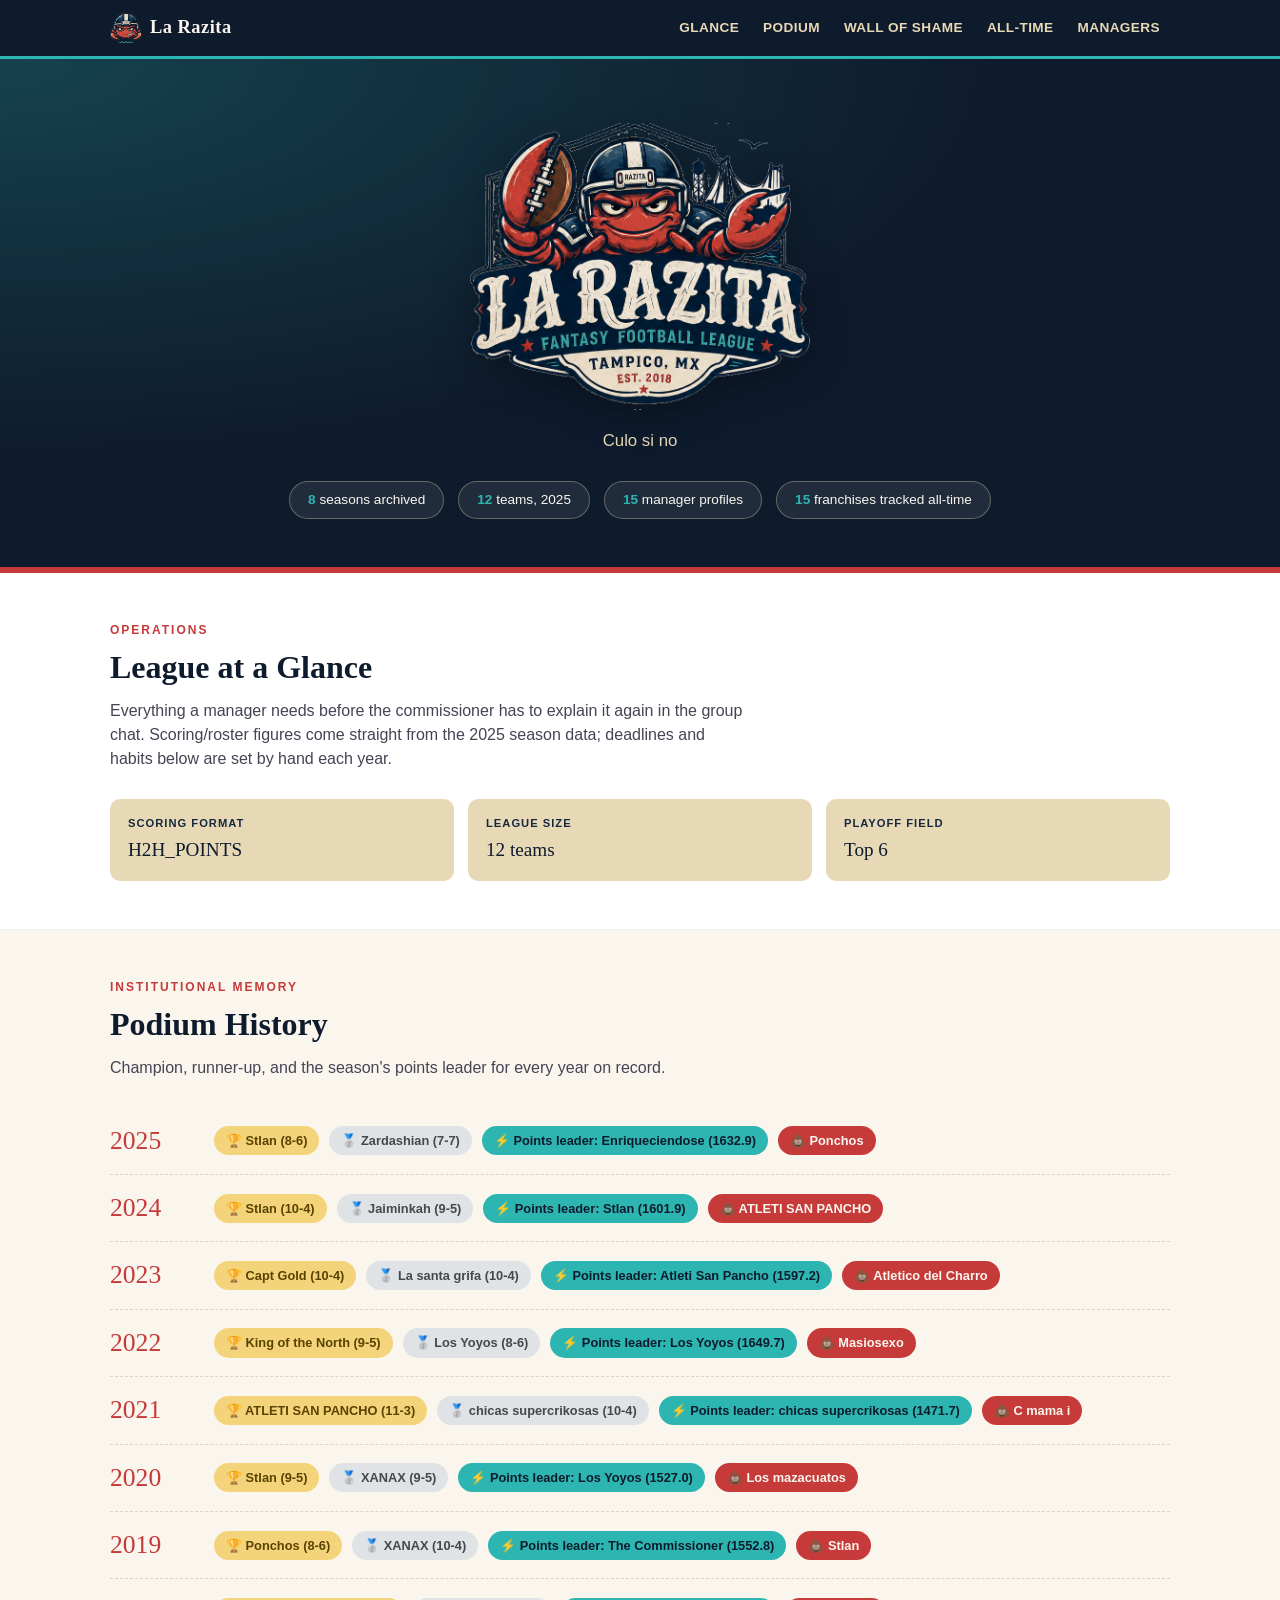
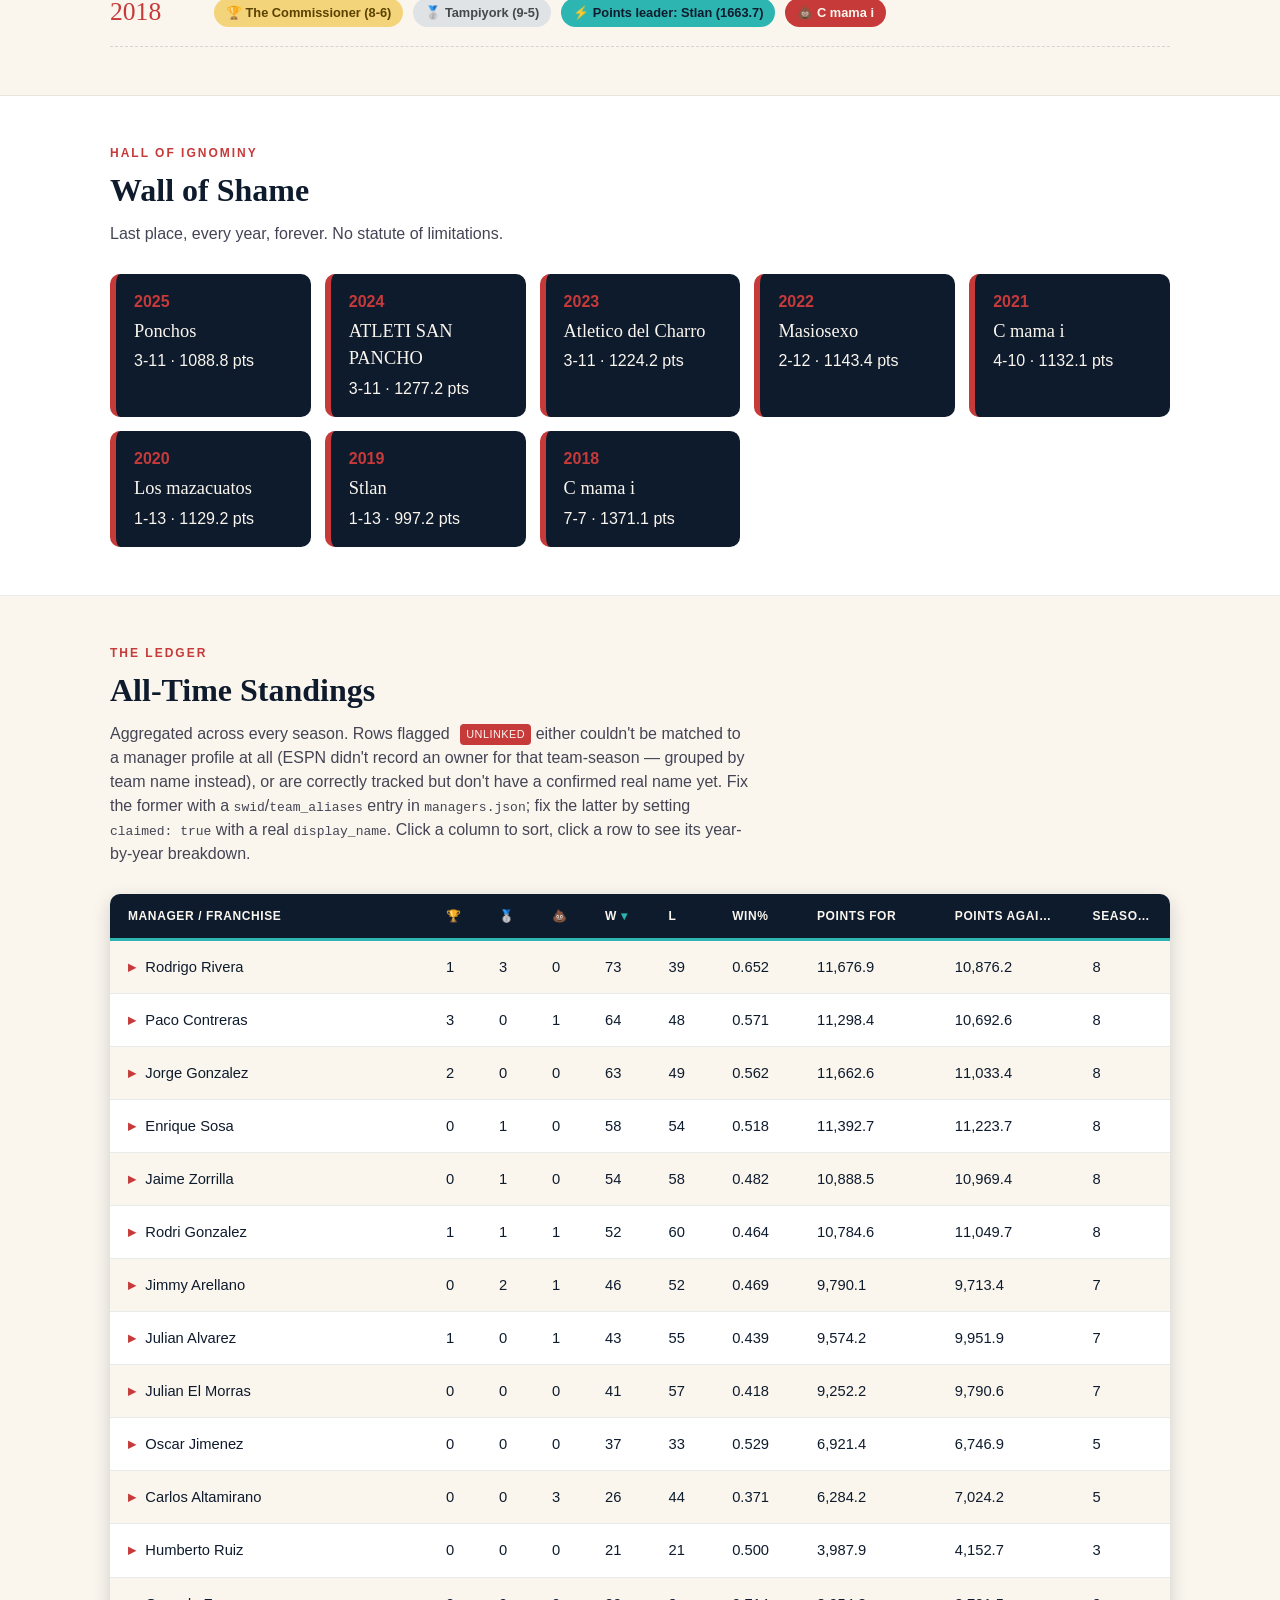
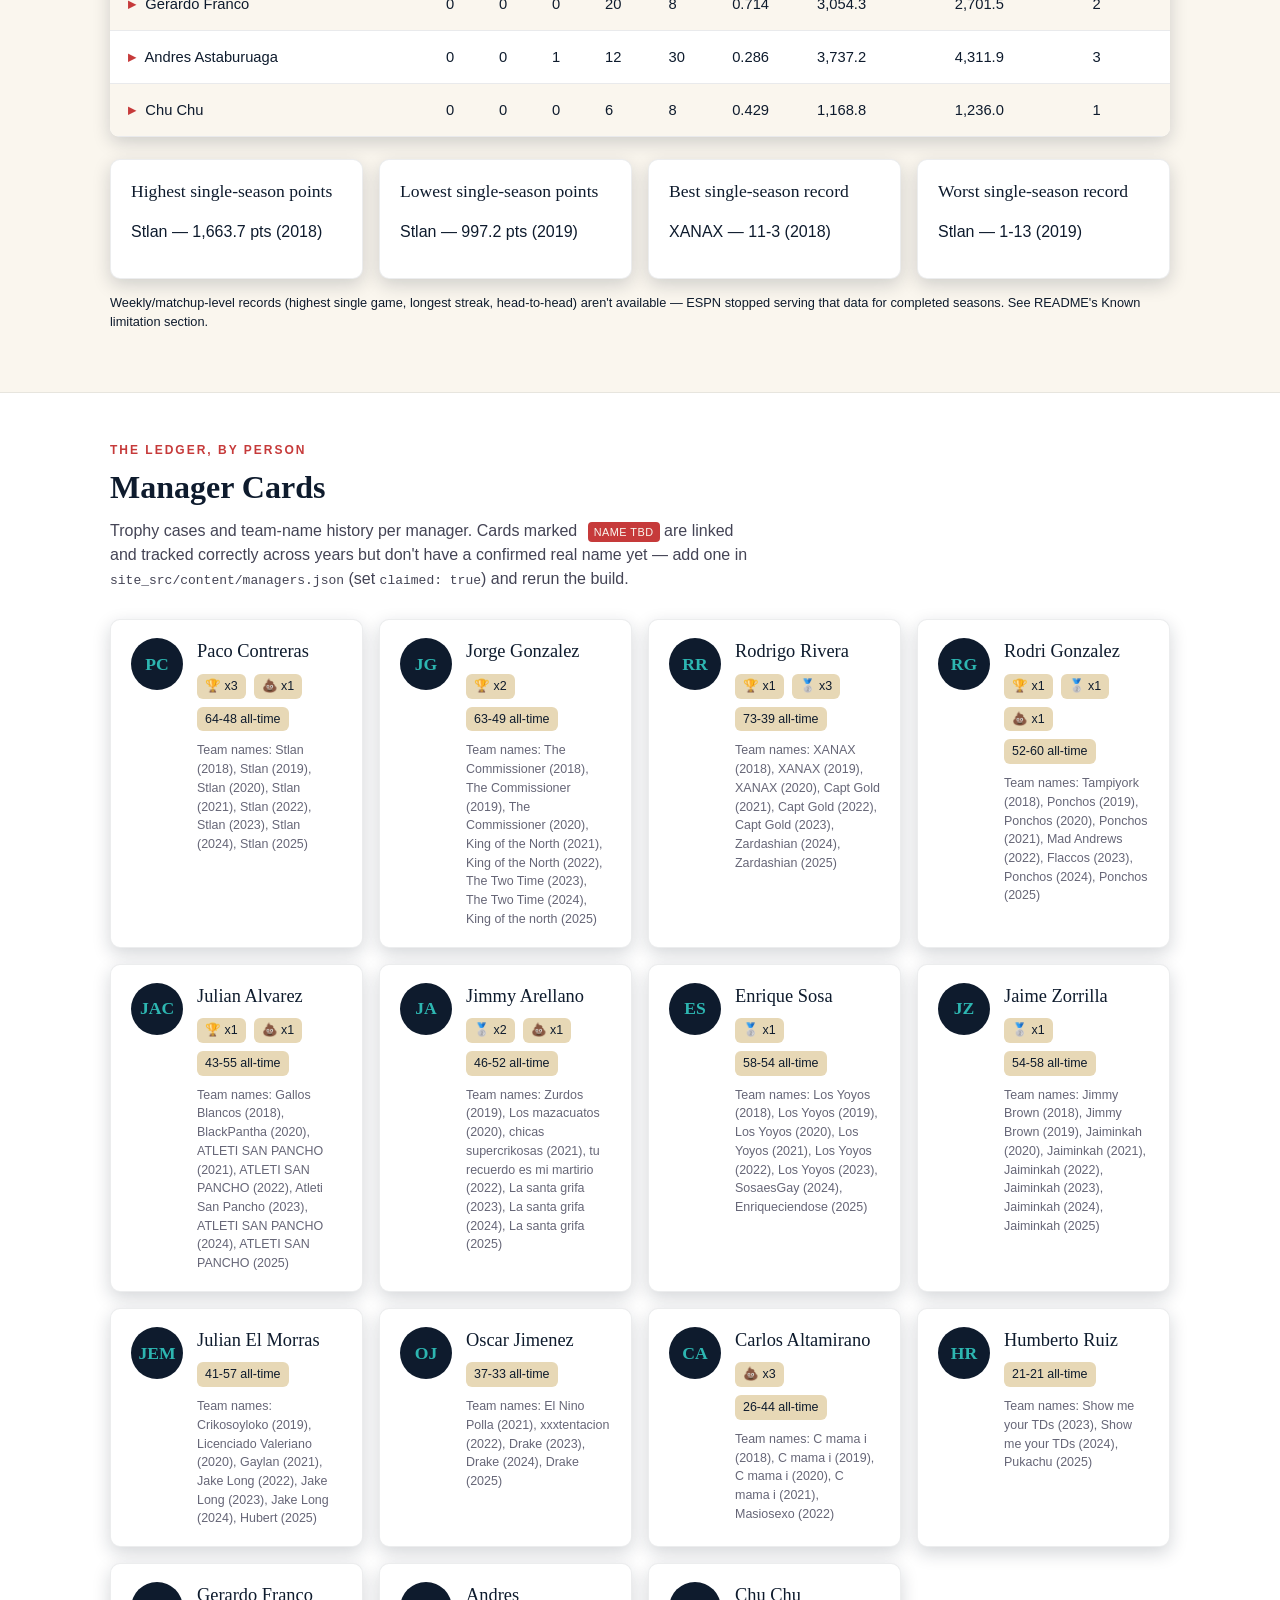
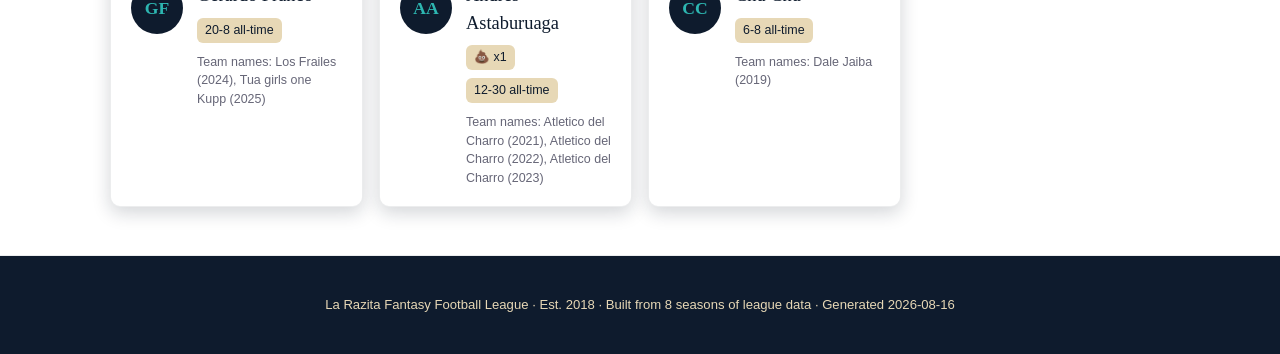
==== commit 8745c803: "Align All-Time Standings drill-down columns; sort manager cards by accolades - Standings detail tabl" ====
--- a/docs/index.html
+++ b/docs/index.html
@@ -301,6 +301,11 @@
     </div>
     <div class="table-wrap">
       <table data-sortable data-paired-rows>
+        <colgroup>
+          <col style="width:30%"><col style="width:5%"><col style="width:5%"><col style="width:5%">
+          <col style="width:6%"><col style="width:6%"><col style="width:8%">
+          <col style="width:13%"><col style="width:13%"><col style="width:9%">
+        </colgroup>
         <thead>
           <tr>
             <th data-sort-key="name" data-sort-type="string">Manager / Franchise</th>
@@ -332,6 +337,11 @@
           <tr class="standings-detail" hidden>
             <td colspan="10">
               <table class="detail-table">
+                <colgroup>
+                  <col style="width:8%"><col style="width:27%"><col style="width:10%">
+                  <col style="width:6%"><col style="width:6%"><col style="width:8%">
+                  <col style="width:13%"><col style="width:22%">
+                </colgroup>
                 <thead>
                   <tr>
                     <th>Year</th>
@@ -339,7 +349,7 @@
                     <th>Final Rank</th>
                     <th>W</th>
                     <th>L</th>
-                    <th>T</th>
+                    <th>Win%</th>
                     <th>Points For</th>
                     <th>Points Against</th>
                   </tr>
@@ -352,7 +362,7 @@
                     <td>🥈 2nd</td>
                     <td>7</td>
                     <td>7</td>
-                    <td>0</td>
+                    <td>0.500</td>
                     <td>1,452.8</td>
                     <td>1,467.7</td>
                   </tr>
@@ -363,7 +373,7 @@
                     <td>5</td>
                     <td>8</td>
                     <td>6</td>
-                    <td>0</td>
+                    <td>0.571</td>
                     <td>1,446.8</td>
                     <td>1,459.0</td>
                   </tr>
@@ -374,7 +384,7 @@
                     <td>🏆 1st</td>
                     <td>10</td>
                     <td>4</td>
-                    <td>0</td>
+                    <td>0.714</td>
                     <td>1,569.5</td>
                     <td>1,430.8</td>
                   </tr>
@@ -385,7 +395,7 @@
                     <td>4</td>
                     <td>9</td>
                     <td>5</td>
-                    <td>0</td>
+                    <td>0.643</td>
                     <td>1,431.4</td>
                     <td>1,344.2</td>
                   </tr>
@@ -396,7 +406,7 @@
                     <td>6</td>
                     <td>9</td>
                     <td>5</td>
-                    <td>0</td>
+                    <td>0.643</td>
                     <td>1,317.5</td>
                     <td>1,212.9</td>
                   </tr>
@@ -407,7 +417,7 @@
                     <td>🥈 2nd</td>
                     <td>9</td>
                     <td>5</td>
-                    <td>0</td>
+                    <td>0.643</td>
                     <td>1,355.0</td>
                     <td>1,204.0</td>
                   </tr>
@@ -418,7 +428,7 @@
                     <td>🥈 2nd</td>
                     <td>10</td>
                     <td>4</td>
-                    <td>0</td>
+                    <td>0.714</td>
                     <td>1,465.6</td>
                     <td>1,339.9</td>
                   </tr>
@@ -429,7 +439,7 @@
                     <td>4</td>
                     <td>11</td>
                     <td>3</td>
-                    <td>0</td>
+                    <td>0.786</td>
                     <td>1,638.3</td>
                     <td>1,417.7</td>
                   </tr>
@@ -454,6 +464,11 @@
           <tr class="standings-detail" hidden>
             <td colspan="10">
               <table class="detail-table">
+                <colgroup>
+                  <col style="width:8%"><col style="width:27%"><col style="width:10%">
+                  <col style="width:6%"><col style="width:6%"><col style="width:8%">
+                  <col style="width:13%"><col style="width:22%">
+                </colgroup>
                 <thead>
                   <tr>
                     <th>Year</th>
@@ -461,7 +476,7 @@
                     <th>Final Rank</th>
                     <th>W</th>
                     <th>L</th>
-                    <th>T</th>
+                    <th>Win%</th>
                     <th>Points For</th>
                     <th>Points Against</th>
                   </tr>
@@ -474,7 +489,7 @@
                     <td>🏆 1st</td>
                     <td>8</td>
                     <td>6</td>
-                    <td>0</td>
+                    <td>0.571</td>
                     <td>1,542.2</td>
                     <td>1,397.0</td>
                   </tr>
@@ -485,7 +500,7 @@
                     <td>🏆 1st</td>
                     <td>10</td>
                     <td>4</td>
-                    <td>0</td>
+                    <td>0.714</td>
                     <td>1,601.9</td>
                     <td>1,449.3</td>
                   </tr>
@@ -496,7 +511,7 @@
                     <td>10</td>
                     <td>6</td>
                     <td>8</td>
-                    <td>0</td>
+                    <td>0.429</td>
                     <td>1,385.2</td>
                     <td>1,423.2</td>
                   </tr>
@@ -507,7 +522,7 @@
                     <td>3</td>
                     <td>9</td>
                     <td>5</td>
-                    <td>0</td>
+                    <td>0.643</td>
                     <td>1,396.5</td>
                     <td>1,315.3</td>
                   </tr>
@@ -518,7 +533,7 @@
                     <td>4</td>
                     <td>11</td>
                     <td>3</td>
-                    <td>0</td>
+                    <td>0.786</td>
                     <td>1,391.7</td>
                     <td>1,130.2</td>
                   </tr>
@@ -529,7 +544,7 @@
                     <td>🏆 1st</td>
                     <td>9</td>
                     <td>5</td>
-                    <td>0</td>
+                    <td>0.643</td>
                     <td>1,320.1</td>
                     <td>1,316.8</td>
                   </tr>
@@ -540,7 +555,7 @@
                     <td>10</td>
                     <td>1</td>
                     <td>13</td>
-                    <td>0</td>
+                    <td>0.071</td>
                     <td>997.2</td>
                     <td>1,365.4</td>
                   </tr>
@@ -551,7 +566,7 @@
                     <td>3</td>
                     <td>10</td>
                     <td>4</td>
-                    <td>0</td>
+                    <td>0.714</td>
                     <td>1,663.7</td>
                     <td>1,295.3</td>
                   </tr>
@@ -576,6 +591,11 @@
           <tr class="standings-detail" hidden>
             <td colspan="10">
               <table class="detail-table">
+                <colgroup>
+                  <col style="width:8%"><col style="width:27%"><col style="width:10%">
+                  <col style="width:6%"><col style="width:6%"><col style="width:8%">
+                  <col style="width:13%"><col style="width:22%">
+                </colgroup>
                 <thead>
                   <tr>
                     <th>Year</th>
@@ -583,7 +603,7 @@
                     <th>Final Rank</th>
                     <th>W</th>
                     <th>L</th>
-                    <th>T</th>
+                    <th>Win%</th>
                     <th>Points For</th>
                     <th>Points Against</th>
                   </tr>
@@ -596,7 +616,7 @@
                     <td>11</td>
                     <td>5</td>
                     <td>9</td>
-                    <td>0</td>
+                    <td>0.357</td>
                     <td>1,324.2</td>
                     <td>1,438.0</td>
                   </tr>
@@ -607,7 +627,7 @@
                     <td>3</td>
                     <td>10</td>
                     <td>4</td>
-                    <td>0</td>
+                    <td>0.714</td>
                     <td>1,462.0</td>
                     <td>1,370.0</td>
                   </tr>
@@ -618,7 +638,7 @@
                     <td>8</td>
                     <td>6</td>
                     <td>8</td>
-                    <td>0</td>
+                    <td>0.429</td>
                     <td>1,457.2</td>
                     <td>1,374.7</td>
                   </tr>
@@ -629,7 +649,7 @@
                     <td>🏆 1st</td>
                     <td>9</td>
                     <td>5</td>
-                    <td>0</td>
+                    <td>0.643</td>
                     <td>1,558.5</td>
                     <td>1,402.8</td>
                   </tr>
@@ -640,7 +660,7 @@
                     <td>5</td>
                     <td>8</td>
                     <td>6</td>
-                    <td>0</td>
+                    <td>0.571</td>
                     <td>1,306.0</td>
                     <td>1,175.0</td>
                   </tr>
@@ -651,7 +671,7 @@
                     <td>7</td>
                     <td>7</td>
                     <td>7</td>
-                    <td>0</td>
+                    <td>0.500</td>
                     <td>1,411.8</td>
                     <td>1,375.4</td>
                   </tr>
@@ -662,7 +682,7 @@
                     <td>3</td>
                     <td>10</td>
                     <td>4</td>
-                    <td>0</td>
+                    <td>0.714</td>
                     <td>1,552.8</td>
                     <td>1,294.5</td>
                   </tr>
@@ -673,7 +693,7 @@
                     <td>🏆 1st</td>
                     <td>8</td>
                     <td>6</td>
-                    <td>0</td>
+                    <td>0.571</td>
                     <td>1,590.0</td>
                     <td>1,603.1</td>
                   </tr>
@@ -698,6 +718,11 @@
           <tr class="standings-detail" hidden>
             <td colspan="10">
               <table class="detail-table">
+                <colgroup>
+                  <col style="width:8%"><col style="width:27%"><col style="width:10%">
+                  <col style="width:6%"><col style="width:6%"><col style="width:8%">
+                  <col style="width:13%"><col style="width:22%">
+                </colgroup>
                 <thead>
                   <tr>
                     <th>Year</th>
@@ -705,7 +730,7 @@
                     <th>Final Rank</th>
                     <th>W</th>
                     <th>L</th>
-                    <th>T</th>
+                    <th>Win%</th>
                     <th>Points For</th>
                     <th>Points Against</th>
                   </tr>
@@ -718,7 +743,7 @@
                     <td>4</td>
                     <td>10</td>
                     <td>4</td>
-                    <td>0</td>
+                    <td>0.714</td>
                     <td>1,632.9</td>
                     <td>1,347.0</td>
                   </tr>
@@ -729,7 +754,7 @@
                     <td>11</td>
                     <td>3</td>
                     <td>11</td>
-                    <td>0</td>
+                    <td>0.214</td>
                     <td>1,245.0</td>
                     <td>1,458.8</td>
                   </tr>
@@ -740,7 +765,7 @@
                     <td>6</td>
                     <td>9</td>
                     <td>5</td>
-                    <td>0</td>
+                    <td>0.643</td>
                     <td>1,502.6</td>
                     <td>1,419.6</td>
                   </tr>
@@ -751,7 +776,7 @@
                     <td>🥈 2nd</td>
                     <td>8</td>
                     <td>6</td>
-                    <td>0</td>
+                    <td>0.571</td>
                     <td>1,649.7</td>
                     <td>1,555.7</td>
                   </tr>
@@ -762,7 +787,7 @@
                     <td>10</td>
                     <td>5</td>
                     <td>9</td>
-                    <td>0</td>
+                    <td>0.357</td>
                     <td>1,281.8</td>
                     <td>1,352.2</td>
                   </tr>
@@ -773,7 +798,7 @@
                     <td>4</td>
                     <td>11</td>
                     <td>3</td>
-                    <td>0</td>
+                    <td>0.786</td>
                     <td>1,527.0</td>
                     <td>1,348.3</td>
                   </tr>
@@ -784,7 +809,7 @@
                     <td>5</td>
                     <td>8</td>
                     <td>6</td>
-                    <td>0</td>
+                    <td>0.571</td>
                     <td>1,265.7</td>
                     <td>1,206.3</td>
                   </tr>
@@ -795,7 +820,7 @@
                     <td>7</td>
                     <td>4</td>
                     <td>10</td>
-                    <td>0</td>
+                    <td>0.286</td>
                     <td>1,288.1</td>
                     <td>1,535.9</td>
                   </tr>
@@ -820,6 +845,11 @@
           <tr class="standings-detail" hidden>
             <td colspan="10">
               <table class="detail-table">
+                <colgroup>
+                  <col style="width:8%"><col style="width:27%"><col style="width:10%">
+                  <col style="width:6%"><col style="width:6%"><col style="width:8%">
+                  <col style="width:13%"><col style="width:22%">
+                </colgroup>
                 <thead>
                   <tr>
                     <th>Year</th>
@@ -827,7 +857,7 @@
                     <th>Final Rank</th>
                     <th>W</th>
                     <th>L</th>
-                    <th>T</th>
+                    <th>Win%</th>
                     <th>Points For</th>
                     <th>Points Against</th>
                   </tr>
@@ -840,7 +870,7 @@
                     <td>6</td>
                     <td>8</td>
                     <td>6</td>
-                    <td>0</td>
+                    <td>0.571</td>
                     <td>1,376.3</td>
                     <td>1,391.1</td>
                   </tr>
@@ -851,7 +881,7 @@
                     <td>🥈 2nd</td>
                     <td>9</td>
                     <td>5</td>
-                    <td>0</td>
+                    <td>0.643</td>
                     <td>1,568.4</td>
                     <td>1,441.4</td>
                   </tr>
@@ -862,7 +892,7 @@
                     <td>11</td>
                     <td>6</td>
                     <td>8</td>
-                    <td>0</td>
+                    <td>0.429</td>
                     <td>1,347.3</td>
                     <td>1,451.5</td>
                   </tr>
@@ -873,7 +903,7 @@
                     <td>8</td>
                     <td>6</td>
                     <td>8</td>
-                    <td>0</td>
+                    <td>0.429</td>
                     <td>1,394.3</td>
                     <td>1,409.4</td>
                   </tr>
@@ -884,7 +914,7 @@
                     <td>3</td>
                     <td>9</td>
                     <td>5</td>
-                    <td>0</td>
+                    <td>0.643</td>
                     <td>1,379.3</td>
                     <td>1,327.5</td>
                   </tr>
@@ -895,7 +925,7 @@
                     <td>9</td>
                     <td>4</td>
                     <td>10</td>
-                    <td>0</td>
+                    <td>0.286</td>
                     <td>1,214.2</td>
                     <td>1,365.2</td>
                   </tr>
@@ -906,7 +936,7 @@
                     <td>8</td>
                     <td>8</td>
                     <td>6</td>
-                    <td>0</td>
+                    <td>0.571</td>
                     <td>1,281.6</td>
                     <td>1,177.6</td>
                   </tr>
@@ -917,7 +947,7 @@
                     <td>6</td>
                     <td>4</td>
                     <td>10</td>
-                    <td>0</td>
+                    <td>0.286</td>
                     <td>1,327.2</td>
                     <td>1,405.7</td>
                   </tr>
@@ -942,6 +972,11 @@
           <tr class="standings-detail" hidden>
             <td colspan="10">
               <table class="detail-table">
+                <colgroup>
+                  <col style="width:8%"><col style="width:27%"><col style="width:10%">
+                  <col style="width:6%"><col style="width:6%"><col style="width:8%">
+                  <col style="width:13%"><col style="width:22%">
+                </colgroup>
                 <thead>
                   <tr>
                     <th>Year</th>
@@ -949,7 +984,7 @@
                     <th>Final Rank</th>
                     <th>W</th>
                     <th>L</th>
-                    <th>T</th>
+                    <th>Win%</th>
                     <th>Points For</th>
                     <th>Points Against</th>
                   </tr>
@@ -962,7 +997,7 @@
                     <td>12</td>
                     <td>3</td>
                     <td>11</td>
-                    <td>0</td>
+                    <td>0.214</td>
                     <td>1,088.8</td>
                     <td>1,337.5</td>
                   </tr>
@@ -973,7 +1008,7 @@
                     <td>7</td>
                     <td>7</td>
                     <td>7</td>
-                    <td>0</td>
+                    <td>0.500</td>
                     <td>1,545.1</td>
                     <td>1,516.6</td>
                   </tr>
@@ -984,7 +1019,7 @@
                     <td>9</td>
                     <td>5</td>
                     <td>9</td>
-                    <td>0</td>
+                    <td>0.357</td>
                     <td>1,276.5</td>
                     <td>1,383.6</td>
                   </tr>
@@ -995,7 +1030,7 @@
                     <td>6</td>
                     <td>9</td>
                     <td>5</td>
-                    <td>0</td>
+                    <td>0.643</td>
                     <td>1,334.9</td>
                     <td>1,468.3</td>
                   </tr>
@@ -1006,7 +1041,7 @@
                     <td>8</td>
                     <td>3</td>
                     <td>11</td>
-                    <td>0</td>
+                    <td>0.214</td>
                     <td>1,183.3</td>
                     <td>1,349.8</td>
                   </tr>
@@ -1017,7 +1052,7 @@
                     <td>8</td>
                     <td>8</td>
                     <td>6</td>
-                    <td>0</td>
+                    <td>0.571</td>
                     <td>1,412.4</td>
                     <td>1,288.7</td>
                   </tr>
@@ -1028,7 +1063,7 @@
                     <td>🏆 1st</td>
                     <td>8</td>
                     <td>6</td>
-                    <td>0</td>
+                    <td>0.571</td>
                     <td>1,325.7</td>
                     <td>1,237.2</td>
                   </tr>
@@ -1039,7 +1074,7 @@
                     <td>🥈 2nd</td>
                     <td>9</td>
                     <td>5</td>
-                    <td>0</td>
+                    <td>0.643</td>
                     <td>1,617.8</td>
                     <td>1,467.9</td>
                   </tr>
@@ -1064,6 +1099,11 @@
           <tr class="standings-detail" hidden>
             <td colspan="10">
               <table class="detail-table">
+                <colgroup>
+                  <col style="width:8%"><col style="width:27%"><col style="width:10%">
+                  <col style="width:6%"><col style="width:6%"><col style="width:8%">
+                  <col style="width:13%"><col style="width:22%">
+                </colgroup>
                 <thead>
                   <tr>
                     <th>Year</th>
@@ -1071,7 +1111,7 @@
                     <th>Final Rank</th>
                     <th>W</th>
                     <th>L</th>
-                    <th>T</th>
+                    <th>Win%</th>
                     <th>Points For</th>
                     <th>Points Against</th>
                   </tr>
@@ -1084,7 +1124,7 @@
                     <td>10</td>
                     <td>5</td>
                     <td>9</td>
-                    <td>0</td>
+                    <td>0.357</td>
                     <td>1,380.0</td>
                     <td>1,419.4</td>
                   </tr>
@@ -1095,7 +1135,7 @@
                     <td>10</td>
                     <td>3</td>
                     <td>11</td>
-                    <td>0</td>
+                    <td>0.214</td>
                     <td>1,322.3</td>
                     <td>1,550.5</td>
                   </tr>
@@ -1106,7 +1146,7 @@
                     <td>🥈 2nd</td>
                     <td>10</td>
                     <td>4</td>
-                    <td>0</td>
+                    <td>0.714</td>
                     <td>1,454.3</td>
                     <td>1,414.4</td>
                   </tr>
@@ -1117,7 +1157,7 @@
                     <td>5</td>
                     <td>8</td>
                     <td>6</td>
-                    <td>0</td>
+                    <td>0.571</td>
                     <td>1,579.6</td>
                     <td>1,457.5</td>
                   </tr>
@@ -1128,7 +1168,7 @@
                     <td>🥈 2nd</td>
                     <td>10</td>
                     <td>4</td>
-                    <td>0</td>
+                    <td>0.714</td>
                     <td>1,471.7</td>
                     <td>1,197.9</td>
                   </tr>
@@ -1139,7 +1179,7 @@
                     <td>10</td>
                     <td>1</td>
                     <td>13</td>
-                    <td>0</td>
+                    <td>0.071</td>
                     <td>1,129.2</td>
                     <td>1,427.0</td>
                   </tr>
@@ -1150,7 +1190,7 @@
                     <td>4</td>
                     <td>9</td>
                     <td>5</td>
-                    <td>0</td>
+                    <td>0.643</td>
                     <td>1,453.1</td>
                     <td>1,246.8</td>
                   </tr>
@@ -1175,6 +1215,11 @@
           <tr class="standings-detail" hidden>
             <td colspan="10">
               <table class="detail-table">
+                <colgroup>
+                  <col style="width:8%"><col style="width:27%"><col style="width:10%">
+                  <col style="width:6%"><col style="width:6%"><col style="width:8%">
+                  <col style="width:13%"><col style="width:22%">
+                </colgroup>
                 <thead>
                   <tr>
                     <th>Year</th>
@@ -1182,7 +1227,7 @@
                     <th>Final Rank</th>
                     <th>W</th>
                     <th>L</th>
-                    <th>T</th>
+                    <th>Win%</th>
                     <th>Points For</th>
                     <th>Points Against</th>
                   </tr>
@@ -1195,7 +1240,7 @@
                     <td>8</td>
                     <td>5</td>
                     <td>9</td>
-                    <td>0</td>
+                    <td>0.357</td>
                     <td>1,412.7</td>
                     <td>1,529.6</td>
                   </tr>
@@ -1206,7 +1251,7 @@
                     <td>12</td>
                     <td>3</td>
                     <td>11</td>
-                    <td>0</td>
+                    <td>0.214</td>
                     <td>1,277.2</td>
                     <td>1,501.6</td>
                   </tr>
@@ -1217,7 +1262,7 @@
                     <td>3</td>
                     <td>9</td>
                     <td>5</td>
-                    <td>0</td>
+                    <td>0.643</td>
                     <td>1,597.2</td>
                     <td>1,429.9</td>
                   </tr>
@@ -1228,7 +1273,7 @@
                     <td>7</td>
                     <td>6</td>
                     <td>8</td>
-                    <td>0</td>
+                    <td>0.429</td>
                     <td>1,394.3</td>
                     <td>1,363.5</td>
                   </tr>
@@ -1239,7 +1284,7 @@
                     <td>🏆 1st</td>
                     <td>11</td>
                     <td>3</td>
-                    <td>0</td>
+                    <td>0.786</td>
                     <td>1,352.6</td>
                     <td>1,180.6</td>
                   </tr>
@@ -1250,7 +1295,7 @@
                     <td>5</td>
                     <td>6</td>
                     <td>8</td>
-                    <td>0</td>
+                    <td>0.429</td>
                     <td>1,297.5</td>
                     <td>1,370.9</td>
                   </tr>
@@ -1261,7 +1306,7 @@
                     <td>5</td>
                     <td>3</td>
                     <td>11</td>
-                    <td>0</td>
+                    <td>0.214</td>
                     <td>1,242.7</td>
                     <td>1,575.9</td>
                   </tr>
@@ -1286,6 +1331,11 @@
           <tr class="standings-detail" hidden>
             <td colspan="10">
               <table class="detail-table">
+                <colgroup>
+                  <col style="width:8%"><col style="width:27%"><col style="width:10%">
+                  <col style="width:6%"><col style="width:6%"><col style="width:8%">
+                  <col style="width:13%"><col style="width:22%">
+                </colgroup>
                 <thead>
                   <tr>
                     <th>Year</th>
@@ -1293,7 +1343,7 @@
                     <th>Final Rank</th>
                     <th>W</th>
                     <th>L</th>
-                    <th>T</th>
+                    <th>Win%</th>
                     <th>Points For</th>
                     <th>Points Against</th>
                   </tr>
@@ -1306,7 +1356,7 @@
                     <td>3</td>
                     <td>10</td>
                     <td>4</td>
-                    <td>0</td>
+                    <td>0.714</td>
                     <td>1,459.4</td>
                     <td>1,344.1</td>
                   </tr>
@@ -1317,7 +1367,7 @@
                     <td>9</td>
                     <td>3</td>
                     <td>11</td>
-                    <td>0</td>
+                    <td>0.214</td>
                     <td>1,234.9</td>
                     <td>1,380.6</td>
                   </tr>
@@ -1328,7 +1378,7 @@
                     <td>4</td>
                     <td>6</td>
                     <td>8</td>
-                    <td>0</td>
+                    <td>0.429</td>
                     <td>1,385.8</td>
                     <td>1,455.7</td>
                   </tr>
@@ -1339,7 +1389,7 @@
                     <td>11</td>
                     <td>6</td>
                     <td>8</td>
-                    <td>0</td>
+                    <td>0.429</td>
                     <td>1,357.9</td>
                     <td>1,397.7</td>
                   </tr>
@@ -1350,7 +1400,7 @@
                     <td>11</td>
                     <td>4</td>
                     <td>10</td>
-                    <td>0</td>
+                    <td>0.286</td>
                     <td>1,200.0</td>
                     <td>1,363.7</td>
                   </tr>
@@ -1361,7 +1411,7 @@
                     <td>3</td>
                     <td>9</td>
                     <td>5</td>
-                    <td>0</td>
+                    <td>0.643</td>
                     <td>1,506.2</td>
                     <td>1,333.5</td>
                   </tr>
@@ -1372,7 +1422,7 @@
                     <td>9</td>
                     <td>3</td>
                     <td>11</td>
-                    <td>0</td>
+                    <td>0.214</td>
                     <td>1,108.0</td>
                     <td>1,515.3</td>
                   </tr>
@@ -1397,6 +1447,11 @@
           <tr class="standings-detail" hidden>
             <td colspan="10">
               <table class="detail-table">
+                <colgroup>
+                  <col style="width:8%"><col style="width:27%"><col style="width:10%">
+                  <col style="width:6%"><col style="width:6%"><col style="width:8%">
+                  <col style="width:13%"><col style="width:22%">
+                </colgroup>
                 <thead>
                   <tr>
                     <th>Year</th>
@@ -1404,7 +1459,7 @@
                     <th>Final Rank</th>
                     <th>W</th>
                     <th>L</th>
-                    <th>T</th>
+                    <th>Win%</th>
                     <th>Points For</th>
                     <th>Points Against</th>
                   </tr>
@@ -1417,7 +1472,7 @@
                     <td>9</td>
                     <td>6</td>
                     <td>8</td>
-                    <td>0</td>
+                    <td>0.429</td>
                     <td>1,425.2</td>
                     <td>1,525.9</td>
                   </tr>
@@ -1428,7 +1483,7 @@
                     <td>4</td>
                     <td>10</td>
                     <td>4</td>
-                    <td>0</td>
+                    <td>0.714</td>
                     <td>1,426.1</td>
                     <td>1,272.3</td>
                   </tr>
@@ -1439,7 +1494,7 @@
                     <td>5</td>
                     <td>8</td>
                     <td>6</td>
-                    <td>0</td>
+                    <td>0.571</td>
                     <td>1,563.1</td>
                     <td>1,367.5</td>
                   </tr>
@@ -1450,7 +1505,7 @@
                     <td>9</td>
                     <td>6</td>
                     <td>8</td>
-                    <td>0</td>
+                    <td>0.429</td>
                     <td>1,342.3</td>
                     <td>1,405.4</td>
                   </tr>
@@ -1461,7 +1516,7 @@
                     <td>9</td>
                     <td>7</td>
                     <td>7</td>
-                    <td>0</td>
+                    <td>0.500</td>
                     <td>1,164.7</td>
                     <td>1,175.7</td>
                   </tr>
@@ -1486,6 +1541,11 @@
           <tr class="standings-detail" hidden>
             <td colspan="10">
               <table class="detail-table">
+                <colgroup>
+                  <col style="width:8%"><col style="width:27%"><col style="width:10%">
+                  <col style="width:6%"><col style="width:6%"><col style="width:8%">
+                  <col style="width:13%"><col style="width:22%">
+                </colgroup>
                 <thead>
                   <tr>
                     <th>Year</th>
@@ -1493,7 +1553,7 @@
                     <th>Final Rank</th>
                     <th>W</th>
                     <th>L</th>
-                    <th>T</th>
+                    <th>Win%</th>
                     <th>Points For</th>
                     <th>Points Against</th>
                   </tr>
@@ -1506,7 +1566,7 @@
                     <td>12</td>
                     <td>2</td>
                     <td>12</td>
-                    <td>0</td>
+                    <td>0.143</td>
                     <td>1,143.4</td>
                     <td>1,523.0</td>
                   </tr>
@@ -1517,7 +1577,7 @@
                     <td>12</td>
                     <td>4</td>
                     <td>10</td>
-                    <td>0</td>
+                    <td>0.286</td>
                     <td>1,132.1</td>
                     <td>1,283.2</td>
                   </tr>
@@ -1528,7 +1588,7 @@
                     <td>6</td>
                     <td>6</td>
                     <td>8</td>
-                    <td>0</td>
+                    <td>0.429</td>
                     <td>1,210.1</td>
                     <td>1,353.8</td>
                   </tr>
@@ -1539,7 +1599,7 @@
                     <td>6</td>
                     <td>7</td>
                     <td>7</td>
-                    <td>0</td>
+                    <td>0.500</td>
                     <td>1,427.5</td>
                     <td>1,426.9</td>
                   </tr>
@@ -1550,7 +1610,7 @@
                     <td>8</td>
                     <td>7</td>
                     <td>7</td>
-                    <td>0</td>
+                    <td>0.500</td>
                     <td>1,371.1</td>
                     <td>1,437.3</td>
                   </tr>
@@ -1575,6 +1635,11 @@
           <tr class="standings-detail" hidden>
             <td colspan="10">
               <table class="detail-table">
+                <colgroup>
+                  <col style="width:8%"><col style="width:27%"><col style="width:10%">
+                  <col style="width:6%"><col style="width:6%"><col style="width:8%">
+                  <col style="width:13%"><col style="width:22%">
+                </colgroup>
                 <thead>
                   <tr>
                     <th>Year</th>
@@ -1582,7 +1647,7 @@
                     <th>Final Rank</th>
                     <th>W</th>
                     <th>L</th>
-                    <th>T</th>
+                    <th>Win%</th>
                     <th>Points For</th>
                     <th>Points Against</th>
                   </tr>
@@ -1595,7 +1660,7 @@
                     <td>7</td>
                     <td>7</td>
                     <td>7</td>
-                    <td>0</td>
+                    <td>0.500</td>
                     <td>1,340.3</td>
                     <td>1,422.9</td>
                   </tr>
@@ -1606,7 +1671,7 @@
                     <td>8</td>
                     <td>8</td>
                     <td>6</td>
-                    <td>0</td>
+                    <td>0.571</td>
                     <td>1,448.2</td>
                     <td>1,345.3</td>
                   </tr>
@@ -1617,7 +1682,7 @@
                     <td>7</td>
                     <td>6</td>
                     <td>8</td>
-                    <td>0</td>
+                    <td>0.429</td>
                     <td>1,199.4</td>
                     <td>1,384.5</td>
                   </tr>
@@ -1642,6 +1707,11 @@
           <tr class="standings-detail" hidden>
             <td colspan="10">
               <table class="detail-table">
+                <colgroup>
+                  <col style="width:8%"><col style="width:27%"><col style="width:10%">
+                  <col style="width:6%"><col style="width:6%"><col style="width:8%">
+                  <col style="width:13%"><col style="width:22%">
+                </colgroup>
                 <thead>
                   <tr>
                     <th>Year</th>
@@ -1649,7 +1719,7 @@
                     <th>Final Rank</th>
                     <th>W</th>
                     <th>L</th>
-                    <th>T</th>
+                    <th>Win%</th>
                     <th>Points For</th>
                     <th>Points Against</th>
                   </tr>
@@ -1662,7 +1732,7 @@
                     <td>5</td>
                     <td>10</td>
                     <td>4</td>
-                    <td>0</td>
+                    <td>0.714</td>
                     <td>1,454.8</td>
                     <td>1,269.5</td>
                   </tr>
@@ -1673,7 +1743,7 @@
                     <td>6</td>
                     <td>10</td>
                     <td>4</td>
-                    <td>0</td>
+                    <td>0.714</td>
                     <td>1,599.5</td>
                     <td>1,432.0</td>
                   </tr>
@@ -1698,6 +1768,11 @@
           <tr class="standings-detail" hidden>
             <td colspan="10">
               <table class="detail-table">
+                <colgroup>
+                  <col style="width:8%"><col style="width:27%"><col style="width:10%">
+                  <col style="width:6%"><col style="width:6%"><col style="width:8%">
+                  <col style="width:13%"><col style="width:22%">
+                </colgroup>
                 <thead>
                   <tr>
                     <th>Year</th>
@@ -1705,7 +1780,7 @@
                     <th>Final Rank</th>
                     <th>W</th>
                     <th>L</th>
-                    <th>T</th>
+                    <th>Win%</th>
                     <th>Points For</th>
                     <th>Points Against</th>
                   </tr>
@@ -1718,7 +1793,7 @@
                     <td>12</td>
                     <td>3</td>
                     <td>11</td>
-                    <td>0</td>
+                    <td>0.214</td>
                     <td>1,224.2</td>
                     <td>1,427.0</td>
                   </tr>
@@ -1729,7 +1804,7 @@
                     <td>10</td>
                     <td>6</td>
                     <td>8</td>
-                    <td>0</td>
+                    <td>0.429</td>
                     <td>1,426.2</td>
                     <td>1,366.1</td>
                   </tr>
@@ -1740,7 +1815,7 @@
                     <td>7</td>
                     <td>3</td>
                     <td>11</td>
-                    <td>0</td>
+                    <td>0.214</td>
                     <td>1,086.9</td>
                     <td>1,518.9</td>
                   </tr>
@@ -1765,6 +1840,11 @@
           <tr class="standings-detail" hidden>
             <td colspan="10">
               <table class="detail-table">
+                <colgroup>
+                  <col style="width:8%"><col style="width:27%"><col style="width:10%">
+                  <col style="width:6%"><col style="width:6%"><col style="width:8%">
+                  <col style="width:13%"><col style="width:22%">
+                </colgroup>
                 <thead>
                   <tr>
                     <th>Year</th>
@@ -1772,7 +1852,7 @@
                     <th>Final Rank</th>
                     <th>W</th>
                     <th>L</th>
-                    <th>T</th>
+                    <th>Win%</th>
                     <th>Points For</th>
                     <th>Points Against</th>
                   </tr>
@@ -1785,7 +1865,7 @@
                     <td>7</td>
                     <td>6</td>
                     <td>8</td>
-                    <td>0</td>
+                    <td>0.429</td>
                     <td>1,168.8</td>
                     <td>1,236.0</td>
                   </tr>
@@ -1834,6 +1914,21 @@
     <div class="card-grid">
       
       <div class="card manager-card">
+        <div class="avatar">PC</div>
+        <div>
+          <div class="name">Paco Contreras</div>
+          
+          <div class="trophy-row">
+            <span class="trophy">🏆 x3</span>
+            
+            <span class="trophy">💩 x1</span>
+            <span class="trophy">64-48 all-time</span>
+          </div>
+          <div class="alias-list">Team names: Stlan (2018), Stlan (2019), Stlan (2020), Stlan (2021), Stlan (2022), Stlan (2023), Stlan (2024), Stlan (2025)</div>
+        </div>
+      </div>
+      
+      <div class="card manager-card">
         <div class="avatar">JG</div>
         <div>
           <div class="name">Jorge Gonzalez</div>
@@ -1845,6 +1940,21 @@
             <span class="trophy">63-49 all-time</span>
           </div>
           <div class="alias-list">Team names: The Commissioner (2018), The Commissioner (2019), The Commissioner (2020), King of the North (2021), King of the North (2022), The Two Time (2023), The Two Time (2024), King of the north (2025)</div>
+        </div>
+      </div>
+      
+      <div class="card manager-card">
+        <div class="avatar">RR</div>
+        <div>
+          <div class="name">Rodrigo Rivera</div>
+          
+          <div class="trophy-row">
+            <span class="trophy">🏆 x1</span>
+            <span class="trophy">🥈 x3</span>
+            
+            <span class="trophy">73-39 all-time</span>
+          </div>
+          <div class="alias-list">Team names: XANAX (2018), XANAX (2019), XANAX (2020), Capt Gold (2021), Capt Gold (2022), Capt Gold (2023), Zardashian (2024), Zardashian (2025)</div>
         </div>
       </div>
       
@@ -1864,17 +1974,17 @@
       </div>
       
       <div class="card manager-card">
-        <div class="avatar">RR</div>
+        <div class="avatar">JAC</div>
         <div>
-          <div class="name">Rodrigo Rivera</div>
+          <div class="name">Julian Alvarez</div>
           
           <div class="trophy-row">
             <span class="trophy">🏆 x1</span>
-            <span class="trophy">🥈 x3</span>
-            
-            <span class="trophy">73-39 all-time</span>
+            
+            <span class="trophy">💩 x1</span>
+            <span class="trophy">43-55 all-time</span>
           </div>
-          <div class="alias-list">Team names: XANAX (2018), XANAX (2019), XANAX (2020), Capt Gold (2021), Capt Gold (2022), Capt Gold (2023), Zardashian (2024), Zardashian (2025)</div>
+          <div class="alias-list">Team names: Gallos Blancos (2018), BlackPantha (2020), ATLETI SAN PANCHO (2021), ATLETI SAN PANCHO (2022), Atleti San Pancho (2023), ATLETI SAN PANCHO (2024), ATLETI SAN PANCHO (2025)</div>
         </div>
       </div>
       
@@ -1894,32 +2004,17 @@
       </div>
       
       <div class="card manager-card">
-        <div class="avatar">GF</div>
+        <div class="avatar">ES</div>
         <div>
-          <div class="name">Gerardo Franco</div>
+          <div class="name">Enrique Sosa</div>
           
           <div class="trophy-row">
             
-            
-            
-            <span class="trophy">20-8 all-time</span>
+            <span class="trophy">🥈 x1</span>
+            
+            <span class="trophy">58-54 all-time</span>
           </div>
-          <div class="alias-list">Team names: Los Frailes (2024), Tua girls one Kupp (2025)</div>
-        </div>
-      </div>
-      
-      <div class="card manager-card">
-        <div class="avatar">PC</div>
-        <div>
-          <div class="name">Paco Contreras</div>
-          
-          <div class="trophy-row">
-            <span class="trophy">🏆 x3</span>
-            
-            <span class="trophy">💩 x1</span>
-            <span class="trophy">64-48 all-time</span>
-          </div>
-          <div class="alias-list">Team names: Stlan (2018), Stlan (2019), Stlan (2020), Stlan (2021), Stlan (2022), Stlan (2023), Stlan (2024), Stlan (2025)</div>
+          <div class="alias-list">Team names: Los Yoyos (2018), Los Yoyos (2019), Los Yoyos (2020), Los Yoyos (2021), Los Yoyos (2022), Los Yoyos (2023), SosaesGay (2024), Enriqueciendose (2025)</div>
         </div>
       </div>
       
@@ -1939,32 +2034,32 @@
       </div>
       
       <div class="card manager-card">
-        <div class="avatar">ES</div>
+        <div class="avatar">JEM</div>
         <div>
-          <div class="name">Enrique Sosa</div>
+          <div class="name">Julian El Morras</div>
           
           <div class="trophy-row">
             
-            <span class="trophy">🥈 x1</span>
-            
-            <span class="trophy">58-54 all-time</span>
+            
+            
+            <span class="trophy">41-57 all-time</span>
           </div>
-          <div class="alias-list">Team names: Los Yoyos (2018), Los Yoyos (2019), Los Yoyos (2020), Los Yoyos (2021), Los Yoyos (2022), Los Yoyos (2023), SosaesGay (2024), Enriqueciendose (2025)</div>
+          <div class="alias-list">Team names: Crikosoyloko (2019), Licenciado Valeriano (2020), Gaylan (2021), Jake Long (2022), Jake Long (2023), Jake Long (2024), Hubert (2025)</div>
         </div>
       </div>
       
       <div class="card manager-card">
-        <div class="avatar">JAC</div>
+        <div class="avatar">OJ</div>
         <div>
-          <div class="name">Julian Alvarez</div>
+          <div class="name">Oscar Jimenez</div>
           
           <div class="trophy-row">
-            <span class="trophy">🏆 x1</span>
-            
-            <span class="trophy">💩 x1</span>
-            <span class="trophy">43-55 all-time</span>
+            
+            
+            
+            <span class="trophy">37-33 all-time</span>
           </div>
-          <div class="alias-list">Team names: Gallos Blancos (2018), BlackPantha (2020), ATLETI SAN PANCHO (2021), ATLETI SAN PANCHO (2022), Atleti San Pancho (2023), ATLETI SAN PANCHO (2024), ATLETI SAN PANCHO (2025)</div>
+          <div class="alias-list">Team names: El Nino Polla (2021), xxxtentacion (2022), Drake (2023), Drake (2024), Drake (2025)</div>
         </div>
       </div>
       
@@ -1984,32 +2079,32 @@
       </div>
       
       <div class="card manager-card">
-        <div class="avatar">JEM</div>
+        <div class="avatar">HR</div>
         <div>
-          <div class="name">Julian El Morras</div>
+          <div class="name">Humberto Ruiz</div>
           
           <div class="trophy-row">
             
             
             
-            <span class="trophy">41-57 all-time</span>
+            <span class="trophy">21-21 all-time</span>
           </div>
-          <div class="alias-list">Team names: Crikosoyloko (2019), Licenciado Valeriano (2020), Gaylan (2021), Jake Long (2022), Jake Long (2023), Jake Long (2024), Hubert (2025)</div>
+          <div class="alias-list">Team names: Show me your TDs (2023), Show me your TDs (2024), Pukachu (2025)</div>
         </div>
       </div>
       
       <div class="card manager-card">
-        <div class="avatar">OJ</div>
+        <div class="avatar">GF</div>
         <div>
-          <div class="name">Oscar Jimenez</div>
+          <div class="name">Gerardo Franco</div>
           
           <div class="trophy-row">
             
             
             
-            <span class="trophy">37-33 all-time</span>
+            <span class="trophy">20-8 all-time</span>
           </div>
-          <div class="alias-list">Team names: El Nino Polla (2021), xxxtentacion (2022), Drake (2023), Drake (2024), Drake (2025)</div>
+          <div class="alias-list">Team names: Los Frailes (2024), Tua girls one Kupp (2025)</div>
         </div>
       </div>
       
@@ -2040,21 +2135,6 @@
             <span class="trophy">6-8 all-time</span>
           </div>
           <div class="alias-list">Team names: Dale Jaiba (2019)</div>
-        </div>
-      </div>
-      
-      <div class="card manager-card">
-        <div class="avatar">HR</div>
-        <div>
-          <div class="name">Humberto Ruiz</div>
-          
-          <div class="trophy-row">
-            
-            
-            
-            <span class="trophy">21-21 all-time</span>
-          </div>
-          <div class="alias-list">Team names: Show me your TDs (2023), Show me your TDs (2024), Pukachu (2025)</div>
         </div>
       </div>
       
@@ -2075,11 +2155,11 @@
     
     <p>La Razita Fantasy Football League &middot; Est. 2018 &middot;
       Built from 8 seasons of league data &middot;
-      Generated 2026-08-14</p>
+      Generated 2026-08-16</p>
   </div>
 </footer>
 
-<script id="league-data" type="application/json">{"generated_at": "2026-08-14T04:46:32.942481+00:00", "league": {"name": "La Razita", "founded": 2018, "years": [2018, 2019, 2020, 2021, 2022, 2023, 2024, 2025]}, "current_season": {"year": 2025, "league_name": "La Razita", "size": 12, "scoring_type": "H2H_POINTS", "playoff_team_count": 6, "champion": {"year": 2025, "team_id": 6, "team_name": "Stlan", "abbrev": null, "division_id": 1, "logo_url": "https://g.espncdn.com/lm-static/ffl/images/default_logos/14.svg", "owners": "", "playoff_seed": 4, "final_rank": 1, "wins": 8, "losses": 6, "ties": 0, "points_for": 1542.22, "points_against": 1397.02, "waiver_rank": 0}, "runner_up": {"year": 2025, "team_id": 5, "team_name": "Zardashian", "abbrev": null, "division_id": 1, "logo_url": "https://g.espncdn.com/lm-static/ffl/images/default_logos/1.svg", "owners": "{FFC0C39B-D5D0-409A-AE1E-5A40ED989C92}", "playoff_seed": 6, "final_rank": 2, "wins": 7, "losses": 7, "ties": 0, "points_for": 1452.8, "points_against": 1467.7, "waiver_rank": 0}, "last_place": {"year": 2025, "team_id": 8, "team_name": "Ponchos", "abbrev": null, "division_id": 1, "logo_url": "https://g.espncdn.com/lm-static/ffl/images/default_logos/16.svg", "owners": "{65D3C2B4-A05E-4708-96A4-0027CF30EEB2}", "playoff_seed": 0, "final_rank": 12, "wins": 3, "losses": 11, "ties": 0, "points_for": 1088.82, "points_against": 1337.52, "waiver_rank": 0}, "points_champ": {"year": 2025, "team_id": 4, "team_name": "Enriqueciendose", "abbrev": null, "division_id": 1, "logo_url": "https://g.espncdn.com/lm-static/ffl/images/default_logos/12.svg", "owners": "", "playoff_seed": 1, "final_rank": 4, "wins": 10, "losses": 4, "ties": 0, "points_for": 1632.88, "points_against": 1346.98, "waiver_rank": 0}, "teams": [{"year": 2025, "team_id": 6, "team_name": "Stlan", "abbrev": null, "division_id": 1, "logo_url": "https://g.espncdn.com/lm-static/ffl/images/default_logos/14.svg", "owners": "", "playoff_seed": 4, "final_rank": 1, "wins": 8, "losses": 6, "ties": 0, "points_for": 1542.22, "points_against": 1397.02, "waiver_rank": 0}, {"year": 2025, "team_id": 5, "team_name": "Zardashian", "abbrev": null, "division_id": 1, "logo_url": "https://g.espncdn.com/lm-static/ffl/images/default_logos/1.svg", "owners": "{FFC0C39B-D5D0-409A-AE1E-5A40ED989C92}", "playoff_seed": 6, "final_rank": 2, "wins": 7, "losses": 7, "ties": 0, "points_for": 1452.8, "points_against": 1467.7, "waiver_rank": 0}, {"year": 2025, "team_id": 10, "team_name": "Hubert", "abbrev": null, "division_id": 1, "logo_url": "https://g.espncdn.com/lm-static/ffl/images/default_logos/8.svg", "owners": "", "playoff_seed": 2, "final_rank": 3, "wins": 10, "losses": 4, "ties": 0, "points_for": 1459.38, "points_against": 1344.08, "waiver_rank": 0}, {"year": 2025, "team_id": 4, "team_name": "Enriqueciendose", "abbrev": null, "division_id": 1, "logo_url": "https://g.espncdn.com/lm-static/ffl/images/default_logos/12.svg", "owners": "", "playoff_seed": 1, "final_rank": 4, "wins": 10, "losses": 4, "ties": 0, "points_for": 1632.88, "points_against": 1346.98, "waiver_rank": 0}, {"year": 2025, "team_id": 11, "team_name": "Tua girls one Kupp", "abbrev": null, "division_id": 1, "logo_url": "https://g.espncdn.com/lm-static/ffl/images/default_logos/5.svg", "owners": "{AEF7B003-AF65-4453-A205-6EA2DE8BD8BE}", "playoff_seed": 3, "final_rank": 5, "wins": 10, "losses": 4, "ties": 0, "points_for": 1454.78, "points_against": 1269.46, "waiver_rank": 0}, {"year": 2025, "team_id": 2, "team_name": "Jaiminkah", "abbrev": null, "division_id": 1, "logo_url": "https://g.espncdn.com/lm-static/ffl/images/default_logos/19.svg", "owners": "", "playoff_seed": 5, "final_rank": 6, "wins": 8, "losses": 6, "ties": 0, "points_for": 1376.26, "points_against": 1391.06, "waiver_rank": 0}, {"year": 2025, "team_id": 7, "team_name": "Pukachu", "abbrev": null, "division_id": 1, "logo_url": "https://g.espncdn.com/lm-static/ffl/images/default_logos/11.svg", "owners": "", "playoff_seed": 0, "final_rank": 7, "wins": 7, "losses": 7, "ties": 0, "points_for": 1340.34, "points_against": 1422.9, "waiver_rank": 0}, {"year": 2025, "team_id": 3, "team_name": "ATLETI SAN PANCHO", "abbrev": null, "division_id": 1, "logo_url": "https://g.espncdn.com/lm-static/ffl/images/default_logos/20.svg", "owners": "", "playoff_seed": 0, "final_rank": 8, "wins": 5, "losses": 9, "ties": 0, "points_for": 1412.7, "points_against": 1529.58, "waiver_rank": 0}, {"year": 2025, "team_id": 12, "team_name": "Drake", "abbrev": null, "division_id": 1, "logo_url": "https://g.espncdn.com/lm-static/ffl/images/default_logos/18.svg", "owners": "", "playoff_seed": 0, "final_rank": 9, "wins": 6, "losses": 8, "ties": 0, "points_for": 1425.18, "points_against": 1525.88, "waiver_rank": 0}, {"year": 2025, "team_id": 9, "team_name": "La santa grifa", "abbrev": null, "division_id": 1, "logo_url": "https://g.espncdn.com/lm-static/ffl/images/default_logos/4.svg", "owners": "{68E6A4F4-BF6D-4F94-813B-F41061E3460D}", "playoff_seed": 0, "final_rank": 10, "wins": 5, "losses": 9, "ties": 0, "points_for": 1379.96, "points_against": 1419.36, "waiver_rank": 0}, {"year": 2025, "team_id": 1, "team_name": "King of the north", "abbrev": null, "division_id": 1, "logo_url": "https://g.espncdn.com/lm-static/ffl/images/default_logos/6.svg", "owners": "{5BE90AA5-7CB1-41A9-BEEB-138D56435A9B}", "playoff_seed": 0, "final_rank": 11, "wins": 5, "losses": 9, "ties": 0, "points_for": 1324.18, "points_against": 1437.96, "waiver_rank": 0}, {"year": 2025, "team_id": 8, "team_name": "Ponchos", "abbrev": null, "division_id": 1, "logo_url": "https://g.espncdn.com/lm-static/ffl/images/default_logos/16.svg", "owners": "{65D3C2B4-A05E-4708-96A4-0027CF30EEB2}", "playoff_seed": 0, "final_rank": 12, "wins": 3, "losses": 11, "ties": 0, "points_for": 1088.82, "points_against": 1337.52, "waiver_rank": 0}]}, "seasons": [{"year": 2025, "league_name": "La Razita", "size": 12, "scoring_type": "H2H_POINTS", "playoff_team_count": 6, "champion": {"year": 2025, "team_id": 6, "team_name": "Stlan", "abbrev": null, "division_id": 1, "logo_url": "https://g.espncdn.com/lm-static/ffl/images/default_logos/14.svg", "owners": "", "playoff_seed": 4, "final_rank": 1, "wins": 8, "losses": 6, "ties": 0, "points_for": 1542.22, "points_against": 1397.02, "waiver_rank": 0}, "runner_up": {"year": 2025, "team_id": 5, "team_name": "Zardashian", "abbrev": null, "division_id": 1, "logo_url": "https://g.espncdn.com/lm-static/ffl/images/default_logos/1.svg", "owners": "{FFC0C39B-D5D0-409A-AE1E-5A40ED989C92}", "playoff_seed": 6, "final_rank": 2, "wins": 7, "losses": 7, "ties": 0, "points_for": 1452.8, "points_against": 1467.7, "waiver_rank": 0}, "last_place": {"year": 2025, "team_id": 8, "team_name": "Ponchos", "abbrev": null, "division_id": 1, "logo_url": "https://g.espncdn.com/lm-static/ffl/images/default_logos/16.svg", "owners": "{65D3C2B4-A05E-4708-96A4-0027CF30EEB2}", "playoff_seed": 0, "final_rank": 12, "wins": 3, "losses": 11, "ties": 0, "points_for": 1088.82, "points_against": 1337.52, "waiver_rank": 0}, "points_champ": {"year": 2025, "team_id": 4, "team_name": "Enriqueciendose", "abbrev": null, "division_id": 1, "logo_url": "https://g.espncdn.com/lm-static/ffl/images/default_logos/12.svg", "owners": "", "playoff_seed": 1, "final_rank": 4, "wins": 10, "losses": 4, "ties": 0, "points_for": 1632.88, "points_against": 1346.98, "waiver_rank": 0}, "teams": [{"year": 2025, "team_id": 6, "team_name": "Stlan", "abbrev": null, "division_id": 1, "logo_url": "https://g.espncdn.com/lm-static/ffl/images/default_logos/14.svg", "owners": "", "playoff_seed": 4, "final_rank": 1, "wins": 8, "losses": 6, "ties": 0, "points_for": 1542.22, "points_against": 1397.02, "waiver_rank": 0}, {"year": 2025, "team_id": 5, "team_name": "Zardashian", "abbrev": null, "division_id": 1, "logo_url": "https://g.espncdn.com/lm-static/ffl/images/default_logos/1.svg", "owners": "{FFC0C39B-D5D0-409A-AE1E-5A40ED989C92}", "playoff_seed": 6, "final_rank": 2, "wins": 7, "losses": 7, "ties": 0, "points_for": 1452.8, "points_against": 1467.7, "waiver_rank": 0}, {"year": 2025, "team_id": 10, "team_name": "Hubert", "abbrev": null, "division_id": 1, "logo_url": "https://g.espncdn.com/lm-static/ffl/images/default_logos/8.svg", "owners": "", "playoff_seed": 2, "final_rank": 3, "wins": 10, "losses": 4, "ties": 0, "points_for": 1459.38, "points_against": 1344.08, "waiver_rank": 0}, {"year": 2025, "team_id": 4, "team_name": "Enriqueciendose", "abbrev": null, "division_id": 1, "logo_url": "https://g.espncdn.com/lm-static/ffl/images/default_logos/12.svg", "owners": "", "playoff_seed": 1, "final_rank": 4, "wins": 10, "losses": 4, "ties": 0, "points_for": 1632.88, "points_against": 1346.98, "waiver_rank": 0}, {"year": 2025, "team_id": 11, "team_name": "Tua girls one Kupp", "abbrev": null, "division_id": 1, "logo_url": "https://g.espncdn.com/lm-static/ffl/images/default_logos/5.svg", "owners": "{AEF7B003-AF65-4453-A205-6EA2DE8BD8BE}", "playoff_seed": 3, "final_rank": 5, "wins": 10, "losses": 4, "ties": 0, "points_for": 1454.78, "points_against": 1269.46, "waiver_rank": 0}, {"year": 2025, "team_id": 2, "team_name": "Jaiminkah", "abbrev": null, "division_id": 1, "logo_url": "https://g.espncdn.com/lm-static/ffl/images/default_logos/19.svg", "owners": "", "playoff_seed": 5, "final_rank": 6, "wins": 8, "losses": 6, "ties": 0, "points_for": 1376.26, "points_against": 1391.06, "waiver_rank": 0}, {"year": 2025, "team_id": 7, "team_name": "Pukachu", "abbrev": null, "division_id": 1, "logo_url": "https://g.espncdn.com/lm-static/ffl/images/default_logos/11.svg", "owners": "", "playoff_seed": 0, "final_rank": 7, "wins": 7, "losses": 7, "ties": 0, "points_for": 1340.34, "points_against": 1422.9, "waiver_rank": 0}, {"year": 2025, "team_id": 3, "team_name": "ATLETI SAN PANCHO", "abbrev": null, "division_id": 1, "logo_url": "https://g.espncdn.com/lm-static/ffl/images/default_logos/20.svg", "owners": "", "playoff_seed": 0, "final_rank": 8, "wins": 5, "losses": 9, "ties": 0, "points_for": 1412.7, "points_against": 1529.58, "waiver_rank": 0}, {"year": 2025, "team_id": 12, "team_name": "Drake", "abbrev": null, "division_id": 1, "logo_url": "https://g.espncdn.com/lm-static/ffl/images/default_logos/18.svg", "owners": "", "playoff_seed": 0, "final_rank": 9, "wins": 6, "losses": 8, "ties": 0, "points_for": 1425.18, "points_against": 1525.88, "waiver_rank": 0}, {"year": 2025, "team_id": 9, "team_name": "La santa grifa", "abbrev": null, "division_id": 1, "logo_url": "https://g.espncdn.com/lm-static/ffl/images/default_logos/4.svg", "owners": "{68E6A4F4-BF6D-4F94-813B-F41061E3460D}", "playoff_seed": 0, "final_rank": 10, "wins": 5, "losses": 9, "ties": 0, "points_for": 1379.96, "points_against": 1419.36, "waiver_rank": 0}, {"year": 2025, "team_id": 1, "team_name": "King of the north", "abbrev": null, "division_id": 1, "logo_url": "https://g.espncdn.com/lm-static/ffl/images/default_logos/6.svg", "owners": "{5BE90AA5-7CB1-41A9-BEEB-138D56435A9B}", "playoff_seed": 0, "final_rank": 11, "wins": 5, "losses": 9, "ties": 0, "points_for": 1324.18, "points_against": 1437.96, "waiver_rank": 0}, {"year": 2025, "team_id": 8, "team_name": "Ponchos", "abbrev": null, "division_id": 1, "logo_url": "https://g.espncdn.com/lm-static/ffl/images/default_logos/16.svg", "owners": "{65D3C2B4-A05E-4708-96A4-0027CF30EEB2}", "playoff_seed": 0, "final_rank": 12, "wins": 3, "losses": 11, "ties": 0, "points_for": 1088.82, "points_against": 1337.52, "waiver_rank": 0}]}, {"year": 2024, "league_name": "La Razita", "size": 12, "scoring_type": "H2H_POINTS", "playoff_team_count": 6, "champion": {"year": 2024, "team_id": 6, "team_name": "Stlan", "abbrev": null, "division_id": 1, "logo_url": "https://g.espncdn.com/lm-static/ffl/images/default_logos/14.svg", "owners": "", "playoff_seed": 2, "final_rank": 1, "wins": 10, "losses": 4, "ties": 0, "points_for": 1601.88, "points_against": 1449.34, "waiver_rank": 0}, "runner_up": {"year": 2024, "team_id": 2, "team_name": "Jaiminkah", "abbrev": null, "division_id": 1, "logo_url": "https://g.espncdn.com/lm-static/ffl/images/default_logos/19.svg", "owners": "", "playoff_seed": 5, "final_rank": 2, "wins": 9, "losses": 5, "ties": 0, "points_for": 1568.38, "points_against": 1441.38, "waiver_rank": 0}, "last_place": {"year": 2024, "team_id": 3, "team_name": "ATLETI SAN PANCHO", "abbrev": null, "division_id": 1, "logo_url": "https://g.espncdn.com/lm-static/ffl/images/default_logos/20.svg", "owners": "", "playoff_seed": 0, "final_rank": 12, "wins": 3, "losses": 11, "ties": 0, "points_for": 1277.2, "points_against": 1501.6, "waiver_rank": 0}, "points_champ": {"year": 2024, "team_id": 6, "team_name": "Stlan", "abbrev": null, "division_id": 1, "logo_url": "https://g.espncdn.com/lm-static/ffl/images/default_logos/14.svg", "owners": "", "playoff_seed": 2, "final_rank": 1, "wins": 10, "losses": 4, "ties": 0, "points_for": 1601.88, "points_against": 1449.34, "waiver_rank": 0}, "teams": [{"year": 2024, "team_id": 6, "team_name": "Stlan", "abbrev": null, "division_id": 1, "logo_url": "https://g.espncdn.com/lm-static/ffl/images/default_logos/14.svg", "owners": "", "playoff_seed": 2, "final_rank": 1, "wins": 10, "losses": 4, "ties": 0, "points_for": 1601.88, "points_against": 1449.34, "waiver_rank": 0}, {"year": 2024, "team_id": 2, "team_name": "Jaiminkah", "abbrev": null, "division_id": 1, "logo_url": "https://g.espncdn.com/lm-static/ffl/images/default_logos/19.svg", "owners": "", "playoff_seed": 5, "final_rank": 2, "wins": 9, "losses": 5, "ties": 0, "points_for": 1568.38, "points_against": 1441.38, "waiver_rank": 0}, {"year": 2024, "team_id": 1, "team_name": "The Two Time", "abbrev": null, "division_id": 2, "logo_url": "https://g.espncdn.com/lm-static/ffl/images/default_logos/6.svg", "owners": "{5BE90AA5-7CB1-41A9-BEEB-138D56435A9B}", "playoff_seed": 1, "final_rank": 3, "wins": 10, "losses": 4, "ties": 0, "points_for": 1462.04, "points_against": 1370.0, "waiver_rank": 0}, {"year": 2024, "team_id": 12, "team_name": "Drake", "abbrev": null, "division_id": 3, "logo_url": "https://g.espncdn.com/lm-static/ffl/images/default_logos/18.svg", "owners": "", "playoff_seed": 4, "final_rank": 4, "wins": 10, "losses": 4, "ties": 0, "points_for": 1426.14, "points_against": 1272.34, "waiver_rank": 0}, {"year": 2024, "team_id": 5, "team_name": "Zardashian", "abbrev": null, "division_id": 1, "logo_url": "https://g.espncdn.com/lm-static/ffl/images/default_logos/1.svg", "owners": "{FFC0C39B-D5D0-409A-AE1E-5A40ED989C92}", "playoff_seed": 6, "final_rank": 5, "wins": 8, "losses": 6, "ties": 0, "points_for": 1446.82, "points_against": 1459.04, "waiver_rank": 0}, {"year": 2024, "team_id": 11, "team_name": "Los Frailes", "abbrev": null, "division_id": 3, "logo_url": "https://g.espncdn.com/lm-static/ffl/images/default_logos/5.svg", "owners": "{AEF7B003-AF65-4453-A205-6EA2DE8BD8BE}", "playoff_seed": 3, "final_rank": 6, "wins": 10, "losses": 4, "ties": 0, "points_for": 1599.54, "points_against": 1432.0, "waiver_rank": 0}, {"year": 2024, "team_id": 8, "team_name": "Ponchos", "abbrev": null, "division_id": 2, "logo_url": "https://g.espncdn.com/lm-static/ffl/images/default_logos/16.svg", "owners": "{65D3C2B4-A05E-4708-96A4-0027CF30EEB2}", "playoff_seed": 0, "final_rank": 7, "wins": 7, "losses": 7, "ties": 0, "points_for": 1545.08, "points_against": 1516.58, "waiver_rank": 0}, {"year": 2024, "team_id": 7, "team_name": "Show me your TDs", "abbrev": null, "division_id": 3, "logo_url": "https://g.espncdn.com/lm-static/ffl/images/default_logos/11.svg", "owners": "", "playoff_seed": 0, "final_rank": 8, "wins": 8, "losses": 6, "ties": 0, "points_for": 1448.18, "points_against": 1345.28, "waiver_rank": 0}, {"year": 2024, "team_id": 10, "team_name": "Jake Long", "abbrev": null, "division_id": 2, "logo_url": "https://g.espncdn.com/lm-static/ffl/images/default_logos/8.svg", "owners": "", "playoff_seed": 0, "final_rank": 9, "wins": 3, "losses": 11, "ties": 0, "points_for": 1234.92, "points_against": 1380.64, "waiver_rank": 0}, {"year": 2024, "team_id": 9, "team_name": "La santa grifa", "abbrev": null, "division_id": 2, "logo_url": "https://g.espncdn.com/lm-static/ffl/images/default_logos/4.svg", "owners": "{68E6A4F4-BF6D-4F94-813B-F41061E3460D}", "playoff_seed": 0, "final_rank": 10, "wins": 3, "losses": 11, "ties": 0, "points_for": 1322.32, "points_against": 1550.48, "waiver_rank": 0}, {"year": 2024, "team_id": 4, "team_name": "SosaesGay", "abbrev": null, "division_id": 3, "logo_url": "https://g.espncdn.com/lm-static/ffl/images/default_logos/12.svg", "owners": "", "playoff_seed": 0, "final_rank": 11, "wins": 3, "losses": 11, "ties": 0, "points_for": 1244.96, "points_against": 1458.78, "waiver_rank": 0}, {"year": 2024, "team_id": 3, "team_name": "ATLETI SAN PANCHO", "abbrev": null, "division_id": 1, "logo_url": "https://g.espncdn.com/lm-static/ffl/images/default_logos/20.svg", "owners": "", "playoff_seed": 0, "final_rank": 12, "wins": 3, "losses": 11, "ties": 0, "points_for": 1277.2, "points_against": 1501.6, "waiver_rank": 0}]}, {"year": 2023, "league_name": "La Razita", "size": 12, "scoring_type": "H2H_POINTS", "playoff_team_count": 6, "champion": {"year": 2023, "team_id": 5, "team_name": "Capt Gold", "abbrev": null, "division_id": 1, "logo_url": "https://g.espncdn.com/lm-static/ffl/images/default_logos/1.svg", "owners": "{FFC0C39B-D5D0-409A-AE1E-5A40ED989C92}", "playoff_seed": 1, "final_rank": 1, "wins": 10, "losses": 4, "ties": 0, "points_for": 1569.52, "points_against": 1430.8, "waiver_rank": 0}, "runner_up": {"year": 2023, "team_id": 9, "team_name": "La santa grifa", "abbrev": null, "division_id": 2, "logo_url": "https://g.espncdn.com/lm-static/ffl/images/default_logos/4.svg", "owners": "{68E6A4F4-BF6D-4F94-813B-F41061E3460D}", "playoff_seed": 2, "final_rank": 2, "wins": 10, "losses": 4, "ties": 0, "points_for": 1454.26, "points_against": 1414.38, "waiver_rank": 0}, "last_place": {"year": 2023, "team_id": 11, "team_name": "Atletico del Charro", "abbrev": null, "division_id": 3, "logo_url": "https://g.espncdn.com/lm-static/ffl/images/default_logos/5.svg", "owners": "", "playoff_seed": 0, "final_rank": 12, "wins": 3, "losses": 11, "ties": 0, "points_for": 1224.2, "points_against": 1427.0, "waiver_rank": 0}, "points_champ": {"year": 2023, "team_id": 3, "team_name": "Atleti San Pancho", "abbrev": null, "division_id": 1, "logo_url": "https://g.espncdn.com/lm-static/ffl/images/default_logos/20.svg", "owners": "", "playoff_seed": 4, "final_rank": 3, "wins": 9, "losses": 5, "ties": 0, "points_for": 1597.24, "points_against": 1429.9, "waiver_rank": 0}, "teams": [{"year": 2023, "team_id": 5, "team_name": "Capt Gold", "abbrev": null, "division_id": 1, "logo_url": "https://g.espncdn.com/lm-static/ffl/images/default_logos/1.svg", "owners": "{FFC0C39B-D5D0-409A-AE1E-5A40ED989C92}", "playoff_seed": 1, "final_rank": 1, "wins": 10, "losses": 4, "ties": 0, "points_for": 1569.52, "points_against": 1430.8, "waiver_rank": 0}, {"year": 2023, "team_id": 9, "team_name": "La santa grifa", "abbrev": null, "division_id": 2, "logo_url": "https://g.espncdn.com/lm-static/ffl/images/default_logos/4.svg", "owners": "{68E6A4F4-BF6D-4F94-813B-F41061E3460D}", "playoff_seed": 2, "final_rank": 2, "wins": 10, "losses": 4, "ties": 0, "points_for": 1454.26, "points_against": 1414.38, "waiver_rank": 0}, {"year": 2023, "team_id": 3, "team_name": "Atleti San Pancho", "abbrev": null, "division_id": 1, "logo_url": "https://g.espncdn.com/lm-static/ffl/images/default_logos/20.svg", "owners": "", "playoff_seed": 4, "final_rank": 3, "wins": 9, "losses": 5, "ties": 0, "points_for": 1597.24, "points_against": 1429.9, "waiver_rank": 0}, {"year": 2023, "team_id": 10, "team_name": "Jake Long", "abbrev": null, "division_id": 2, "logo_url": "https://g.espncdn.com/lm-static/ffl/images/default_logos/8.svg", "owners": "", "playoff_seed": 6, "final_rank": 4, "wins": 6, "losses": 8, "ties": 0, "points_for": 1385.84, "points_against": 1455.7, "waiver_rank": 0}, {"year": 2023, "team_id": 12, "team_name": "Drake", "abbrev": null, "division_id": 3, "logo_url": "https://g.espncdn.com/lm-static/ffl/images/default_logos/18.svg", "owners": "", "playoff_seed": 5, "final_rank": 5, "wins": 8, "losses": 6, "ties": 0, "points_for": 1563.12, "points_against": 1367.54, "waiver_rank": 0}, {"year": 2023, "team_id": 4, "team_name": "Los Yoyos", "abbrev": null, "division_id": 3, "logo_url": "https://g.espncdn.com/lm-static/ffl/images/default_logos/12.svg", "owners": "", "playoff_seed": 3, "final_rank": 6, "wins": 9, "losses": 5, "ties": 0, "points_for": 1502.64, "points_against": 1419.62, "waiver_rank": 0}, {"year": 2023, "team_id": 7, "team_name": "Show me your TDs", "abbrev": null, "division_id": 3, "logo_url": "https://g.espncdn.com/lm-static/ffl/images/default_logos/11.svg", "owners": "", "playoff_seed": 0, "final_rank": 7, "wins": 6, "losses": 8, "ties": 0, "points_for": 1199.42, "points_against": 1384.52, "waiver_rank": 0}, {"year": 2023, "team_id": 1, "team_name": "The Two Time", "abbrev": null, "division_id": 2, "logo_url": "https://g.espncdn.com/lm-static/ffl/images/default_logos/6.svg", "owners": "{5BE90AA5-7CB1-41A9-BEEB-138D56435A9B}", "playoff_seed": 0, "final_rank": 8, "wins": 6, "losses": 8, "ties": 0, "points_for": 1457.24, "points_against": 1374.7, "waiver_rank": 0}, {"year": 2023, "team_id": 8, "team_name": "Flaccos", "abbrev": null, "division_id": 2, "logo_url": "https://g.espncdn.com/lm-static/ffl/images/default_logos/16.svg", "owners": "{65D3C2B4-A05E-4708-96A4-0027CF30EEB2}", "playoff_seed": 0, "final_rank": 9, "wins": 5, "losses": 9, "ties": 0, "points_for": 1276.52, "points_against": 1383.62, "waiver_rank": 0}, {"year": 2023, "team_id": 6, "team_name": "Stlan", "abbrev": null, "division_id": 1, "logo_url": "https://g.espncdn.com/lm-static/ffl/images/default_logos/14.svg", "owners": "", "playoff_seed": 0, "final_rank": 10, "wins": 6, "losses": 8, "ties": 0, "points_for": 1385.18, "points_against": 1423.18, "waiver_rank": 0}, {"year": 2023, "team_id": 2, "team_name": "Jaiminkah", "abbrev": null, "division_id": 1, "logo_url": "https://g.espncdn.com/lm-static/ffl/images/default_logos/19.svg", "owners": "", "playoff_seed": 0, "final_rank": 11, "wins": 6, "losses": 8, "ties": 0, "points_for": 1347.32, "points_against": 1451.54, "waiver_rank": 0}, {"year": 2023, "team_id": 11, "team_name": "Atletico del Charro", "abbrev": null, "division_id": 3, "logo_url": "https://g.espncdn.com/lm-static/ffl/images/default_logos/5.svg", "owners": "", "playoff_seed": 0, "final_rank": 12, "wins": 3, "losses": 11, "ties": 0, "points_for": 1224.2, "points_against": 1427.0, "waiver_rank": 0}]}, {"year": 2022, "league_name": "La Razita", "size": 12, "scoring_type": "H2H_POINTS", "playoff_team_count": 6, "champion": {"year": 2022, "team_id": 1, "team_name": "King of the North", "abbrev": null, "division_id": 2, "logo_url": "https://g.espncdn.com/lm-static/ffl/images/default_logos/6.svg", "owners": "{5BE90AA5-7CB1-41A9-BEEB-138D56435A9B}", "playoff_seed": 1, "final_rank": 1, "wins": 9, "losses": 5, "ties": 0, "points_for": 1558.5, "points_against": 1402.82, "waiver_rank": 0}, "runner_up": {"year": 2022, "team_id": 4, "team_name": "Los Yoyos", "abbrev": null, "division_id": 3, "logo_url": "https://g.espncdn.com/lm-static/ffl/images/default_logos/12.svg", "owners": "", "playoff_seed": 6, "final_rank": 2, "wins": 8, "losses": 6, "ties": 0, "points_for": 1649.68, "points_against": 1555.66, "waiver_rank": 0}, "last_place": {"year": 2022, "team_id": 7, "team_name": "Masiosexo", "abbrev": null, "division_id": 3, "logo_url": "https://g.espncdn.com/lm-static/ffl/images/default_logos/11.svg", "owners": "", "playoff_seed": 0, "final_rank": 12, "wins": 2, "losses": 12, "ties": 0, "points_for": 1143.4, "points_against": 1523.0, "waiver_rank": 0}, "points_champ": {"year": 2022, "team_id": 4, "team_name": "Los Yoyos", "abbrev": null, "division_id": 3, "logo_url": "https://g.espncdn.com/lm-static/ffl/images/default_logos/12.svg", "owners": "", "playoff_seed": 6, "final_rank": 2, "wins": 8, "losses": 6, "ties": 0, "points_for": 1649.68, "points_against": 1555.66, "waiver_rank": 0}, "teams": [{"year": 2022, "team_id": 1, "team_name": "King of the North", "abbrev": null, "division_id": 2, "logo_url": "https://g.espncdn.com/lm-static/ffl/images/default_logos/6.svg", "owners": "{5BE90AA5-7CB1-41A9-BEEB-138D56435A9B}", "playoff_seed": 1, "final_rank": 1, "wins": 9, "losses": 5, "ties": 0, "points_for": 1558.5, "points_against": 1402.82, "waiver_rank": 0}, {"year": 2022, "team_id": 4, "team_name": "Los Yoyos", "abbrev": null, "division_id": 3, "logo_url": "https://g.espncdn.com/lm-static/ffl/images/default_logos/12.svg", "owners": "", "playoff_seed": 6, "final_rank": 2, "wins": 8, "losses": 6, "ties": 0, "points_for": 1649.68, "points_against": 1555.66, "waiver_rank": 0}, {"year": 2022, "team_id": 6, "team_name": "Stlan", "abbrev": null, "division_id": 2, "logo_url": "https://g.espncdn.com/lm-static/ffl/images/default_logos/14.svg", "owners": "", "playoff_seed": 4, "final_rank": 3, "wins": 9, "losses": 5, "ties": 0, "points_for": 1396.5, "points_against": 1315.3, "waiver_rank": 0}, {"year": 2022, "team_id": 5, "team_name": "Capt Gold", "abbrev": null, "division_id": 1, "logo_url": "https://g.espncdn.com/lm-static/ffl/images/default_logos/1.svg", "owners": "{FFC0C39B-D5D0-409A-AE1E-5A40ED989C92}", "playoff_seed": 2, "final_rank": 4, "wins": 9, "losses": 5, "ties": 0, "points_for": 1431.42, "points_against": 1344.2, "waiver_rank": 0}, {"year": 2022, "team_id": 9, "team_name": "tu recuerdo es mi martirio", "abbrev": null, "division_id": 2, "logo_url": "https://g.espncdn.com/lm-static/ffl/images/default_logos/4.svg", "owners": "{68E6A4F4-BF6D-4F94-813B-F41061E3460D}", "playoff_seed": 5, "final_rank": 5, "wins": 8, "losses": 6, "ties": 0, "points_for": 1579.58, "points_against": 1457.52, "waiver_rank": 0}, {"year": 2022, "team_id": 8, "team_name": "Mad Andrews", "abbrev": null, "division_id": 1, "logo_url": "https://g.espncdn.com/lm-static/ffl/images/default_logos/16.svg", "owners": "{65D3C2B4-A05E-4708-96A4-0027CF30EEB2}", "playoff_seed": 3, "final_rank": 6, "wins": 9, "losses": 5, "ties": 0, "points_for": 1334.86, "points_against": 1468.34, "waiver_rank": 0}, {"year": 2022, "team_id": 3, "team_name": "ATLETI SAN PANCHO", "abbrev": null, "division_id": 1, "logo_url": "https://g.espncdn.com/lm-static/ffl/images/default_logos/20.svg", "owners": "", "playoff_seed": 0, "final_rank": 7, "wins": 6, "losses": 8, "ties": 0, "points_for": 1394.34, "points_against": 1363.52, "waiver_rank": 0}, {"year": 2022, "team_id": 2, "team_name": "Jaiminkah", "abbrev": null, "division_id": 3, "logo_url": "https://g.espncdn.com/lm-static/ffl/images/default_logos/19.svg", "owners": "", "playoff_seed": 0, "final_rank": 8, "wins": 6, "losses": 8, "ties": 0, "points_for": 1394.26, "points_against": 1409.36, "waiver_rank": 0}, {"year": 2022, "team_id": 12, "team_name": "xxxtentacion", "abbrev": null, "division_id": 1, "logo_url": "https://g.espncdn.com/lm-static/ffl/images/default_logos/18.svg", "owners": "", "playoff_seed": 0, "final_rank": 9, "wins": 6, "losses": 8, "ties": 0, "points_for": 1342.3, "points_against": 1405.4, "waiver_rank": 0}, {"year": 2022, "team_id": 11, "team_name": "Atletico del Charro", "abbrev": null, "division_id": 3, "logo_url": "https://g.espncdn.com/lm-static/ffl/images/default_logos/5.svg", "owners": "", "playoff_seed": 0, "final_rank": 10, "wins": 6, "losses": 8, "ties": 0, "points_for": 1426.16, "points_against": 1366.06, "waiver_rank": 0}, {"year": 2022, "team_id": 10, "team_name": "Jake Long", "abbrev": null, "division_id": 2, "logo_url": "https://g.espncdn.com/lm-static/ffl/images/default_logos/8.svg", "owners": "", "playoff_seed": 0, "final_rank": 11, "wins": 6, "losses": 8, "ties": 0, "points_for": 1357.86, "points_against": 1397.68, "waiver_rank": 0}, {"year": 2022, "team_id": 7, "team_name": "Masiosexo", "abbrev": null, "division_id": 3, "logo_url": "https://g.espncdn.com/lm-static/ffl/images/default_logos/11.svg", "owners": "", "playoff_seed": 0, "final_rank": 12, "wins": 2, "losses": 12, "ties": 0, "points_for": 1143.4, "points_against": 1523.0, "waiver_rank": 0}]}, {"year": 2021, "league_name": "La Razita", "size": 12, "scoring_type": "H2H_POINTS", "playoff_team_count": 6, "champion": {"year": 2021, "team_id": 3, "team_name": "ATLETI SAN PANCHO", "abbrev": null, "division_id": 1, "logo_url": "https://g.espncdn.com/lm-static/ffl/images/default_logos/20.svg", "owners": "", "playoff_seed": 2, "final_rank": 1, "wins": 11, "losses": 3, "ties": 0, "points_for": 1352.58, "points_against": 1180.58, "waiver_rank": 0}, "runner_up": {"year": 2021, "team_id": 9, "team_name": "chicas supercrikosas", "abbrev": null, "division_id": 2, "logo_url": "https://g.espncdn.com/lm-static/ffl/images/default_logos/4.svg", "owners": "{68E6A4F4-BF6D-4F94-813B-F41061E3460D}", "playoff_seed": 3, "final_rank": 2, "wins": 10, "losses": 4, "ties": 0, "points_for": 1471.66, "points_against": 1197.9, "waiver_rank": 0}, "last_place": {"year": 2021, "team_id": 7, "team_name": "C mama i", "abbrev": null, "division_id": 3, "logo_url": "https://g.espncdn.com/lm-static/ffl/images/default_logos/11.svg", "owners": "", "playoff_seed": 0, "final_rank": 12, "wins": 4, "losses": 10, "ties": 0, "points_for": 1132.1, "points_against": 1283.16, "waiver_rank": 0}, "points_champ": {"year": 2021, "team_id": 9, "team_name": "chicas supercrikosas", "abbrev": null, "division_id": 2, "logo_url": "https://g.espncdn.com/lm-static/ffl/images/default_logos/4.svg", "owners": "{68E6A4F4-BF6D-4F94-813B-F41061E3460D}", "playoff_seed": 3, "final_rank": 2, "wins": 10, "losses": 4, "ties": 0, "points_for": 1471.66, "points_against": 1197.9, "waiver_rank": 0}, "teams": [{"year": 2021, "team_id": 3, "team_name": "ATLETI SAN PANCHO", "abbrev": null, "division_id": 1, "logo_url": "https://g.espncdn.com/lm-static/ffl/images/default_logos/20.svg", "owners": "", "playoff_seed": 2, "final_rank": 1, "wins": 11, "losses": 3, "ties": 0, "points_for": 1352.58, "points_against": 1180.58, "waiver_rank": 0}, {"year": 2021, "team_id": 9, "team_name": "chicas supercrikosas", "abbrev": null, "division_id": 2, "logo_url": "https://g.espncdn.com/lm-static/ffl/images/default_logos/4.svg", "owners": "{68E6A4F4-BF6D-4F94-813B-F41061E3460D}", "playoff_seed": 3, "final_rank": 2, "wins": 10, "losses": 4, "ties": 0, "points_for": 1471.66, "points_against": 1197.9, "waiver_rank": 0}, {"year": 2021, "team_id": 2, "team_name": "Jaiminkah", "abbrev": null, "division_id": 3, "logo_url": "https://g.espncdn.com/lm-static/ffl/images/default_logos/19.svg", "owners": "", "playoff_seed": 5, "final_rank": 3, "wins": 9, "losses": 5, "ties": 0, "points_for": 1379.26, "points_against": 1327.54, "waiver_rank": 0}, {"year": 2021, "team_id": 6, "team_name": "Stlan", "abbrev": null, "division_id": 2, "logo_url": "https://g.espncdn.com/lm-static/ffl/images/default_logos/14.svg", "owners": "", "playoff_seed": 1, "final_rank": 4, "wins": 11, "losses": 3, "ties": 0, "points_for": 1391.66, "points_against": 1130.18, "waiver_rank": 0}, {"year": 2021, "team_id": 1, "team_name": "King of the North", "abbrev": null, "division_id": 2, "logo_url": "https://g.espncdn.com/lm-static/ffl/images/default_logos/6.svg", "owners": "{5BE90AA5-7CB1-41A9-BEEB-138D56435A9B}", "playoff_seed": 6, "final_rank": 5, "wins": 8, "losses": 6, "ties": 0, "points_for": 1306.0, "points_against": 1175.0, "waiver_rank": 0}, {"year": 2021, "team_id": 5, "team_name": "Capt Gold", "abbrev": null, "division_id": 1, "logo_url": "https://g.espncdn.com/lm-static/ffl/images/default_logos/1.svg", "owners": "{FFC0C39B-D5D0-409A-AE1E-5A40ED989C92}", "playoff_seed": 4, "final_rank": 6, "wins": 9, "losses": 5, "ties": 0, "points_for": 1317.54, "points_against": 1212.88, "waiver_rank": 0}, {"year": 2021, "team_id": 11, "team_name": "Atletico del Charro", "abbrev": null, "division_id": 3, "logo_url": "https://g.espncdn.com/lm-static/ffl/images/default_logos/5.svg", "owners": "", "playoff_seed": 0, "final_rank": 7, "wins": 3, "losses": 11, "ties": 0, "points_for": 1086.88, "points_against": 1518.88, "waiver_rank": 0}, {"year": 2021, "team_id": 8, "team_name": "Ponchos", "abbrev": null, "division_id": 1, "logo_url": "https://g.espncdn.com/lm-static/ffl/images/default_logos/16.svg", "owners": "{65D3C2B4-A05E-4708-96A4-0027CF30EEB2}", "playoff_seed": 0, "final_rank": 8, "wins": 3, "losses": 11, "ties": 0, "points_for": 1183.34, "points_against": 1349.82, "waiver_rank": 0}, {"year": 2021, "team_id": 12, "team_name": "El Nino Polla", "abbrev": null, "division_id": 1, "logo_url": "https://g.espncdn.com/lm-static/ffl/images/default_logos/18.svg", "owners": "", "playoff_seed": 0, "final_rank": 9, "wins": 7, "losses": 7, "ties": 0, "points_for": 1164.7, "points_against": 1175.7, "waiver_rank": 0}, {"year": 2021, "team_id": 4, "team_name": "Los Yoyos", "abbrev": null, "division_id": 3, "logo_url": "https://g.espncdn.com/lm-static/ffl/images/default_logos/12.svg", "owners": "", "playoff_seed": 0, "final_rank": 10, "wins": 5, "losses": 9, "ties": 0, "points_for": 1281.78, "points_against": 1352.22, "waiver_rank": 0}, {"year": 2021, "team_id": 10, "team_name": "Gaylan", "abbrev": null, "division_id": 2, "logo_url": "https://g.espncdn.com/lm-static/ffl/images/default_logos/8.svg", "owners": "", "playoff_seed": 0, "final_rank": 11, "wins": 4, "losses": 10, "ties": 0, "points_for": 1200.02, "points_against": 1363.66, "waiver_rank": 0}, {"year": 2021, "team_id": 7, "team_name": "C mama i", "abbrev": null, "division_id": 3, "logo_url": "https://g.espncdn.com/lm-static/ffl/images/default_logos/11.svg", "owners": "", "playoff_seed": 0, "final_rank": 12, "wins": 4, "losses": 10, "ties": 0, "points_for": 1132.1, "points_against": 1283.16, "waiver_rank": 0}]}, {"year": 2020, "league_name": "La Razita", "size": 12, "scoring_type": "H2H_POINTS", "playoff_team_count": 6, "champion": {"year": 2020, "team_id": 6, "team_name": "Stlan", "abbrev": null, "division_id": 1, "logo_url": "https://g.espncdn.com/lm-static/ffl/images/default_logos/14.svg", "owners": "", "playoff_seed": 4, "final_rank": 1, "wins": 9, "losses": 5, "ties": 0, "points_for": 1320.08, "points_against": 1316.76, "waiver_rank": 0}, "runner_up": {"year": 2020, "team_id": 5, "team_name": "XANAX", "abbrev": null, "division_id": 1, "logo_url": "https://g.espncdn.com/lm-static/ffl/images/default_logos/1.svg", "owners": "{FFC0C39B-D5D0-409A-AE1E-5A40ED989C92}", "playoff_seed": 3, "final_rank": 2, "wins": 9, "losses": 5, "ties": 0, "points_for": 1354.96, "points_against": 1203.98, "waiver_rank": 0}, "last_place": {"year": 2020, "team_id": 9, "team_name": "Los mazacuatos", "abbrev": null, "division_id": 1, "logo_url": "https://g.espncdn.com/lm-static/ffl/images/default_logos/4.svg", "owners": "{68E6A4F4-BF6D-4F94-813B-F41061E3460D}", "playoff_seed": 0, "final_rank": 10, "wins": 1, "losses": 13, "ties": 0, "points_for": 1129.22, "points_against": 1426.98, "waiver_rank": 0}, "points_champ": {"year": 2020, "team_id": 4, "team_name": "Los Yoyos", "abbrev": null, "division_id": 1, "logo_url": "https://g.espncdn.com/lm-static/ffl/images/default_logos/12.svg", "owners": "", "playoff_seed": 1, "final_rank": 4, "wins": 11, "losses": 3, "ties": 0, "points_for": 1526.96, "points_against": 1348.28, "waiver_rank": 0}, "teams": [{"year": 2020, "team_id": 6, "team_name": "Stlan", "abbrev": null, "division_id": 1, "logo_url": "https://g.espncdn.com/lm-static/ffl/images/default_logos/14.svg", "owners": "", "playoff_seed": 4, "final_rank": 1, "wins": 9, "losses": 5, "ties": 0, "points_for": 1320.08, "points_against": 1316.76, "waiver_rank": 0}, {"year": 2020, "team_id": 5, "team_name": "XANAX", "abbrev": null, "division_id": 1, "logo_url": "https://g.espncdn.com/lm-static/ffl/images/default_logos/1.svg", "owners": "{FFC0C39B-D5D0-409A-AE1E-5A40ED989C92}", "playoff_seed": 3, "final_rank": 2, "wins": 9, "losses": 5, "ties": 0, "points_for": 1354.96, "points_against": 1203.98, "waiver_rank": 0}, {"year": 2020, "team_id": 10, "team_name": "Licenciado Valeriano", "abbrev": null, "division_id": 1, "logo_url": "https://g.espncdn.com/lm-static/ffl/images/default_logos/8.svg", "owners": "", "playoff_seed": 2, "final_rank": 3, "wins": 9, "losses": 5, "ties": 0, "points_for": 1506.18, "points_against": 1333.5, "waiver_rank": 0}, {"year": 2020, "team_id": 4, "team_name": "Los Yoyos", "abbrev": null, "division_id": 1, "logo_url": "https://g.espncdn.com/lm-static/ffl/images/default_logos/12.svg", "owners": "", "playoff_seed": 1, "final_rank": 4, "wins": 11, "losses": 3, "ties": 0, "points_for": 1526.96, "points_against": 1348.28, "waiver_rank": 0}, {"year": 2020, "team_id": 3, "team_name": "BlackPantha", "abbrev": null, "division_id": 1, "logo_url": "https://g.espncdn.com/lm-static/ffl/images/default_logos/20.svg", "owners": "", "playoff_seed": 0, "final_rank": 5, "wins": 6, "losses": 8, "ties": 0, "points_for": 1297.48, "points_against": 1370.88, "waiver_rank": 0}, {"year": 2020, "team_id": 7, "team_name": "C mama i", "abbrev": null, "division_id": 1, "logo_url": "https://g.espncdn.com/lm-static/ffl/images/default_logos/11.svg", "owners": "", "playoff_seed": 0, "final_rank": 6, "wins": 6, "losses": 8, "ties": 0, "points_for": 1210.1, "points_against": 1353.76, "waiver_rank": 0}, {"year": 2020, "team_id": 1, "team_name": "The Commissioner", "abbrev": null, "division_id": 1, "logo_url": "https://g.espncdn.com/lm-static/ffl/images/default_logos/6.svg", "owners": "{5BE90AA5-7CB1-41A9-BEEB-138D56435A9B}", "playoff_seed": 6, "final_rank": 7, "wins": 7, "losses": 7, "ties": 0, "points_for": 1411.84, "points_against": 1375.4, "waiver_rank": 0}, {"year": 2020, "team_id": 8, "team_name": "Ponchos", "abbrev": null, "division_id": 1, "logo_url": "https://g.espncdn.com/lm-static/ffl/images/default_logos/16.svg", "owners": "{65D3C2B4-A05E-4708-96A4-0027CF30EEB2}", "playoff_seed": 5, "final_rank": 8, "wins": 8, "losses": 6, "ties": 0, "points_for": 1412.44, "points_against": 1288.68, "waiver_rank": 0}, {"year": 2020, "team_id": 2, "team_name": "Jaiminkah", "abbrev": null, "division_id": 1, "logo_url": "https://g.espncdn.com/lm-static/ffl/images/default_logos/19.svg", "owners": "", "playoff_seed": 0, "final_rank": 9, "wins": 4, "losses": 10, "ties": 0, "points_for": 1214.2, "points_against": 1365.24, "waiver_rank": 0}, {"year": 2020, "team_id": 9, "team_name": "Los mazacuatos", "abbrev": null, "division_id": 1, "logo_url": "https://g.espncdn.com/lm-static/ffl/images/default_logos/4.svg", "owners": "{68E6A4F4-BF6D-4F94-813B-F41061E3460D}", "playoff_seed": 0, "final_rank": 10, "wins": 1, "losses": 13, "ties": 0, "points_for": 1129.22, "points_against": 1426.98, "waiver_rank": 0}]}, {"year": 2019, "league_name": "La Razita", "size": 12, "scoring_type": "H2H_POINTS", "playoff_team_count": 6, "champion": {"year": 2019, "team_id": 3, "team_name": "Ponchos", "abbrev": null, "division_id": 1, "logo_url": "https://g.espncdn.com/lm-static/ffl/images/default_logos/20.svg", "owners": "{65D3C2B4-A05E-4708-96A4-0027CF30EEB2}", "playoff_seed": 4, "final_rank": 1, "wins": 8, "losses": 6, "ties": 0, "points_for": 1325.72, "points_against": 1237.18, "waiver_rank": 0}, "runner_up": {"year": 2019, "team_id": 5, "team_name": "XANAX", "abbrev": null, "division_id": 1, "logo_url": "https://g.espncdn.com/lm-static/ffl/images/default_logos/1.svg", "owners": "{FFC0C39B-D5D0-409A-AE1E-5A40ED989C92}", "playoff_seed": 2, "final_rank": 2, "wins": 10, "losses": 4, "ties": 0, "points_for": 1465.56, "points_against": 1339.9, "waiver_rank": 0}, "last_place": {"year": 2019, "team_id": 6, "team_name": "Stlan", "abbrev": null, "division_id": 1, "logo_url": "https://g.espncdn.com/lm-static/ffl/images/default_logos/14.svg", "owners": "", "playoff_seed": 0, "final_rank": 10, "wins": 1, "losses": 13, "ties": 0, "points_for": 997.18, "points_against": 1365.44, "waiver_rank": 0}, "points_champ": {"year": 2019, "team_id": 1, "team_name": "The Commissioner", "abbrev": null, "division_id": 1, "logo_url": "https://g.espncdn.com/lm-static/ffl/images/default_logos/6.svg", "owners": "{5BE90AA5-7CB1-41A9-BEEB-138D56435A9B}", "playoff_seed": 1, "final_rank": 3, "wins": 10, "losses": 4, "ties": 0, "points_for": 1552.8, "points_against": 1294.48, "waiver_rank": 0}, "teams": [{"year": 2019, "team_id": 3, "team_name": "Ponchos", "abbrev": null, "division_id": 1, "logo_url": "https://g.espncdn.com/lm-static/ffl/images/default_logos/20.svg", "owners": "{65D3C2B4-A05E-4708-96A4-0027CF30EEB2}", "playoff_seed": 4, "final_rank": 1, "wins": 8, "losses": 6, "ties": 0, "points_for": 1325.72, "points_against": 1237.18, "waiver_rank": 0}, {"year": 2019, "team_id": 5, "team_name": "XANAX", "abbrev": null, "division_id": 1, "logo_url": "https://g.espncdn.com/lm-static/ffl/images/default_logos/1.svg", "owners": "{FFC0C39B-D5D0-409A-AE1E-5A40ED989C92}", "playoff_seed": 2, "final_rank": 2, "wins": 10, "losses": 4, "ties": 0, "points_for": 1465.56, "points_against": 1339.9, "waiver_rank": 0}, {"year": 2019, "team_id": 1, "team_name": "The Commissioner", "abbrev": null, "division_id": 1, "logo_url": "https://g.espncdn.com/lm-static/ffl/images/default_logos/6.svg", "owners": "{5BE90AA5-7CB1-41A9-BEEB-138D56435A9B}", "playoff_seed": 1, "final_rank": 3, "wins": 10, "losses": 4, "ties": 0, "points_for": 1552.8, "points_against": 1294.48, "waiver_rank": 0}, {"year": 2019, "team_id": 9, "team_name": "Zurdos", "abbrev": null, "division_id": 1, "logo_url": "https://g.espncdn.com/lm-static/ffl/images/default_logos/4.svg", "owners": "{68E6A4F4-BF6D-4F94-813B-F41061E3460D}", "playoff_seed": 3, "final_rank": 4, "wins": 9, "losses": 5, "ties": 0, "points_for": 1453.08, "points_against": 1246.78, "waiver_rank": 0}, {"year": 2019, "team_id": 4, "team_name": "Los Yoyos", "abbrev": null, "division_id": 1, "logo_url": "https://g.espncdn.com/lm-static/ffl/images/default_logos/12.svg", "owners": "", "playoff_seed": 5, "final_rank": 5, "wins": 8, "losses": 6, "ties": 0, "points_for": 1265.68, "points_against": 1206.26, "waiver_rank": 0}, {"year": 2019, "team_id": 7, "team_name": "C mama i", "abbrev": null, "division_id": 1, "logo_url": "https://g.espncdn.com/lm-static/ffl/images/default_logos/11.svg", "owners": "", "playoff_seed": 0, "final_rank": 6, "wins": 7, "losses": 7, "ties": 0, "points_for": 1427.46, "points_against": 1426.9, "waiver_rank": 0}, {"year": 2019, "team_id": 8, "team_name": "Dale Jaiba", "abbrev": null, "division_id": 1, "logo_url": "https://g.espncdn.com/lm-static/ffl/images/default_logos/16.svg", "owners": "{2FFD4018-C347-49EE-9DAB-68A64BA3CD0F}", "playoff_seed": 0, "final_rank": 7, "wins": 6, "losses": 8, "ties": 0, "points_for": 1168.8, "points_against": 1236.02, "waiver_rank": 0}, {"year": 2019, "team_id": 2, "team_name": "Jimmy Brown", "abbrev": null, "division_id": 1, "logo_url": "https://g.espncdn.com/lm-static/ffl/images/default_logos/19.svg", "owners": "", "playoff_seed": 6, "final_rank": 8, "wins": 8, "losses": 6, "ties": 0, "points_for": 1281.6, "points_against": 1177.62, "waiver_rank": 0}, {"year": 2019, "team_id": 10, "team_name": "Crikosoyloko", "abbrev": null, "division_id": 1, "logo_url": "https://g.espncdn.com/lm-static/ffl/images/default_logos/8.svg", "owners": "", "playoff_seed": 0, "final_rank": 9, "wins": 3, "losses": 11, "ties": 0, "points_for": 1108.0, "points_against": 1515.3, "waiver_rank": 0}, {"year": 2019, "team_id": 6, "team_name": "Stlan", "abbrev": null, "division_id": 1, "logo_url": "https://g.espncdn.com/lm-static/ffl/images/default_logos/14.svg", "owners": "", "playoff_seed": 0, "final_rank": 10, "wins": 1, "losses": 13, "ties": 0, "points_for": 997.18, "points_against": 1365.44, "waiver_rank": 0}]}, {"year": 2018, "league_name": "La Razita", "size": 12, "scoring_type": "H2H_POINTS", "playoff_team_count": 6, "champion": {"year": 2018, "team_id": 1, "team_name": "The Commissioner", "abbrev": null, "division_id": 1, "logo_url": "https://g.espncdn.com/lm-static/ffl/images/default_logos/6.svg", "owners": "{5BE90AA5-7CB1-41A9-BEEB-138D56435A9B}", "playoff_seed": 4, "final_rank": 1, "wins": 8, "losses": 6, "ties": 0, "points_for": 1589.96, "points_against": 1603.06, "waiver_rank": 0}, "runner_up": {"year": 2018, "team_id": 3, "team_name": "Tampiyork", "abbrev": null, "division_id": 1, "logo_url": "https://g.espncdn.com/lm-static/ffl/images/default_logos/20.svg", "owners": "{65D3C2B4-A05E-4708-96A4-0027CF30EEB2}", "playoff_seed": 3, "final_rank": 2, "wins": 9, "losses": 5, "ties": 0, "points_for": 1617.82, "points_against": 1467.94, "waiver_rank": 0}, "last_place": {"year": 2018, "team_id": 7, "team_name": "C mama i", "abbrev": null, "division_id": 1, "logo_url": "https://g.espncdn.com/lm-static/ffl/images/default_logos/11.svg", "owners": "", "playoff_seed": 5, "final_rank": 8, "wins": 7, "losses": 7, "ties": 0, "points_for": 1371.12, "points_against": 1437.34, "waiver_rank": 0}, "points_champ": {"year": 2018, "team_id": 6, "team_name": "Stlan", "abbrev": null, "division_id": 1, "logo_url": "https://g.espncdn.com/lm-static/ffl/images/default_logos/14.svg", "owners": "", "playoff_seed": 2, "final_rank": 3, "wins": 10, "losses": 4, "ties": 0, "points_for": 1663.66, "points_against": 1295.34, "waiver_rank": 0}, "teams": [{"year": 2018, "team_id": 1, "team_name": "The Commissioner", "abbrev": null, "division_id": 1, "logo_url": "https://g.espncdn.com/lm-static/ffl/images/default_logos/6.svg", "owners": "{5BE90AA5-7CB1-41A9-BEEB-138D56435A9B}", "playoff_seed": 4, "final_rank": 1, "wins": 8, "losses": 6, "ties": 0, "points_for": 1589.96, "points_against": 1603.06, "waiver_rank": 0}, {"year": 2018, "team_id": 3, "team_name": "Tampiyork", "abbrev": null, "division_id": 1, "logo_url": "https://g.espncdn.com/lm-static/ffl/images/default_logos/20.svg", "owners": "{65D3C2B4-A05E-4708-96A4-0027CF30EEB2}", "playoff_seed": 3, "final_rank": 2, "wins": 9, "losses": 5, "ties": 0, "points_for": 1617.82, "points_against": 1467.94, "waiver_rank": 0}, {"year": 2018, "team_id": 6, "team_name": "Stlan", "abbrev": null, "division_id": 1, "logo_url": "https://g.espncdn.com/lm-static/ffl/images/default_logos/14.svg", "owners": "", "playoff_seed": 2, "final_rank": 3, "wins": 10, "losses": 4, "ties": 0, "points_for": 1663.66, "points_against": 1295.34, "waiver_rank": 0}, {"year": 2018, "team_id": 5, "team_name": "XANAX", "abbrev": null, "division_id": 1, "logo_url": "https://g.espncdn.com/lm-static/ffl/images/default_logos/1.svg", "owners": "{FFC0C39B-D5D0-409A-AE1E-5A40ED989C92}", "playoff_seed": 1, "final_rank": 4, "wins": 11, "losses": 3, "ties": 0, "points_for": 1638.28, "points_against": 1417.72, "waiver_rank": 0}, {"year": 2018, "team_id": 8, "team_name": "Gallos Blancos", "abbrev": null, "division_id": 1, "logo_url": "https://g.espncdn.com/lm-static/ffl/images/default_logos/16.svg", "owners": "", "playoff_seed": 0, "final_rank": 5, "wins": 3, "losses": 11, "ties": 0, "points_for": 1242.66, "points_against": 1575.88, "waiver_rank": 0}, {"year": 2018, "team_id": 2, "team_name": "Jimmy Brown", "abbrev": null, "division_id": 1, "logo_url": "https://g.espncdn.com/lm-static/ffl/images/default_logos/19.svg", "owners": "", "playoff_seed": 6, "final_rank": 6, "wins": 4, "losses": 10, "ties": 0, "points_for": 1327.22, "points_against": 1405.68, "waiver_rank": 0}, {"year": 2018, "team_id": 4, "team_name": "Los Yoyos", "abbrev": null, "division_id": 1, "logo_url": "https://g.espncdn.com/lm-static/ffl/images/default_logos/12.svg", "owners": "", "playoff_seed": 0, "final_rank": 7, "wins": 4, "losses": 10, "ties": 0, "points_for": 1288.1, "points_against": 1535.86, "waiver_rank": 0}, {"year": 2018, "team_id": 7, "team_name": "C mama i", "abbrev": null, "division_id": 1, "logo_url": "https://g.espncdn.com/lm-static/ffl/images/default_logos/11.svg", "owners": "", "playoff_seed": 5, "final_rank": 8, "wins": 7, "losses": 7, "ties": 0, "points_for": 1371.12, "points_against": 1437.34, "waiver_rank": 0}]}], "wall_of_shame": [{"year": 2025, "team_id": 8, "team_name": "Ponchos", "abbrev": null, "division_id": 1, "logo_url": "https://g.espncdn.com/lm-static/ffl/images/default_logos/16.svg", "owners": "{65D3C2B4-A05E-4708-96A4-0027CF30EEB2}", "playoff_seed": 0, "final_rank": 12, "wins": 3, "losses": 11, "ties": 0, "points_for": 1088.82, "points_against": 1337.52, "waiver_rank": 0}, {"year": 2024, "team_id": 3, "team_name": "ATLETI SAN PANCHO", "abbrev": null, "division_id": 1, "logo_url": "https://g.espncdn.com/lm-static/ffl/images/default_logos/20.svg", "owners": "", "playoff_seed": 0, "final_rank": 12, "wins": 3, "losses": 11, "ties": 0, "points_for": 1277.2, "points_against": 1501.6, "waiver_rank": 0}, {"year": 2023, "team_id": 11, "team_name": "Atletico del Charro", "abbrev": null, "division_id": 3, "logo_url": "https://g.espncdn.com/lm-static/ffl/images/default_logos/5.svg", "owners": "", "playoff_seed": 0, "final_rank": 12, "wins": 3, "losses": 11, "ties": 0, "points_for": 1224.2, "points_against": 1427.0, "waiver_rank": 0}, {"year": 2022, "team_id": 7, "team_name": "Masiosexo", "abbrev": null, "division_id": 3, "logo_url": "https://g.espncdn.com/lm-static/ffl/images/default_logos/11.svg", "owners": "", "playoff_seed": 0, "final_rank": 12, "wins": 2, "losses": 12, "ties": 0, "points_for": 1143.4, "points_against": 1523.0, "waiver_rank": 0}, {"year": 2021, "team_id": 7, "team_name": "C mama i", "abbrev": null, "division_id": 3, "logo_url": "https://g.espncdn.com/lm-static/ffl/images/default_logos/11.svg", "owners": "", "playoff_seed": 0, "final_rank": 12, "wins": 4, "losses": 10, "ties": 0, "points_for": 1132.1, "points_against": 1283.16, "waiver_rank": 0}, {"year": 2020, "team_id": 9, "team_name": "Los mazacuatos", "abbrev": null, "division_id": 1, "logo_url": "https://g.espncdn.com/lm-static/ffl/images/default_logos/4.svg", "owners": "{68E6A4F4-BF6D-4F94-813B-F41061E3460D}", "playoff_seed": 0, "final_rank": 10, "wins": 1, "losses": 13, "ties": 0, "points_for": 1129.22, "points_against": 1426.98, "waiver_rank": 0}, {"year": 2019, "team_id": 6, "team_name": "Stlan", "abbrev": null, "division_id": 1, "logo_url": "https://g.espncdn.com/lm-static/ffl/images/default_logos/14.svg", "owners": "", "playoff_seed": 0, "final_rank": 10, "wins": 1, "losses": 13, "ties": 0, "points_for": 997.18, "points_against": 1365.44, "waiver_rank": 0}, {"year": 2018, "team_id": 7, "team_name": "C mama i", "abbrev": null, "division_id": 1, "logo_url": "https://g.espncdn.com/lm-static/ffl/images/default_logos/11.svg", "owners": "", "playoff_seed": 5, "final_rank": 8, "wins": 7, "losses": 7, "ties": 0, "points_for": 1371.12, "points_against": 1437.34, "waiver_rank": 0}], "all_time_standings": [{"key": "mgr_03", "display_name": "Rodrigo Rivera", "unlinked": false, "seasons_played": 8, "championships": 1, "runner_ups": 3, "wall_of_shame": 0, "wins": 73, "losses": 39, "ties": 0, "points_for": 11676.9, "points_against": 10876.22, "years": [2018, 2019, 2020, 2021, 2022, 2023, 2024, 2025], "by_year": [{"year": 2025, "team_name": "Zardashian", "wins": 7, "losses": 7, "ties": 0, "points_for": 1452.8, "points_against": 1467.7, "final_rank": 2}, {"year": 2024, "team_name": "Zardashian", "wins": 8, "losses": 6, "ties": 0, "points_for": 1446.82, "points_against": 1459.04, "final_rank": 5}, {"year": 2023, "team_name": "Capt Gold", "wins": 10, "losses": 4, "ties": 0, "points_for": 1569.52, "points_against": 1430.8, "final_rank": 1}, {"year": 2022, "team_name": "Capt Gold", "wins": 9, "losses": 5, "ties": 0, "points_for": 1431.42, "points_against": 1344.2, "final_rank": 4}, {"year": 2021, "team_name": "Capt Gold", "wins": 9, "losses": 5, "ties": 0, "points_for": 1317.54, "points_against": 1212.88, "final_rank": 6}, {"year": 2020, "team_name": "XANAX", "wins": 9, "losses": 5, "ties": 0, "points_for": 1354.96, "points_against": 1203.98, "final_rank": 2}, {"year": 2019, "team_name": "XANAX", "wins": 10, "losses": 4, "ties": 0, "points_for": 1465.56, "points_against": 1339.9, "final_rank": 2}, {"year": 2018, "team_name": "XANAX", "wins": 11, "losses": 3, "ties": 0, "points_for": 1638.28, "points_against": 1417.72, "final_rank": 4}], "win_pct": 0.652}, {"key": "mgr_06", "display_name": "Paco Contreras", "unlinked": false, "seasons_played": 8, "championships": 3, "runner_ups": 0, "wall_of_shame": 1, "wins": 64, "losses": 48, "ties": 0, "points_for": 11298.36, "points_against": 10692.56, "years": [2018, 2019, 2020, 2021, 2022, 2023, 2024, 2025], "by_year": [{"year": 2025, "team_name": "Stlan", "wins": 8, "losses": 6, "ties": 0, "points_for": 1542.22, "points_against": 1397.02, "final_rank": 1}, {"year": 2024, "team_name": "Stlan", "wins": 10, "losses": 4, "ties": 0, "points_for": 1601.88, "points_against": 1449.34, "final_rank": 1}, {"year": 2023, "team_name": "Stlan", "wins": 6, "losses": 8, "ties": 0, "points_for": 1385.18, "points_against": 1423.18, "final_rank": 10}, {"year": 2022, "team_name": "Stlan", "wins": 9, "losses": 5, "ties": 0, "points_for": 1396.5, "points_against": 1315.3, "final_rank": 3}, {"year": 2021, "team_name": "Stlan", "wins": 11, "losses": 3, "ties": 0, "points_for": 1391.66, "points_against": 1130.18, "final_rank": 4}, {"year": 2020, "team_name": "Stlan", "wins": 9, "losses": 5, "ties": 0, "points_for": 1320.08, "points_against": 1316.76, "final_rank": 1}, {"year": 2019, "team_name": "Stlan", "wins": 1, "losses": 13, "ties": 0, "points_for": 997.18, "points_against": 1365.44, "final_rank": 10}, {"year": 2018, "team_name": "Stlan", "wins": 10, "losses": 4, "ties": 0, "points_for": 1663.66, "points_against": 1295.34, "final_rank": 3}], "win_pct": 0.571}, {"key": "mgr_01", "display_name": "Jorge Gonzalez", "unlinked": false, "seasons_played": 8, "championships": 2, "runner_ups": 0, "wall_of_shame": 0, "wins": 63, "losses": 49, "ties": 0, "points_for": 11662.56, "points_against": 11033.42, "years": [2018, 2019, 2020, 2021, 2022, 2023, 2024, 2025], "by_year": [{"year": 2025, "team_name": "King of the north", "wins": 5, "losses": 9, "ties": 0, "points_for": 1324.18, "points_against": 1437.96, "final_rank": 11}, {"year": 2024, "team_name": "The Two Time", "wins": 10, "losses": 4, "ties": 0, "points_for": 1462.04, "points_against": 1370.0, "final_rank": 3}, {"year": 2023, "team_name": "The Two Time", "wins": 6, "losses": 8, "ties": 0, "points_for": 1457.24, "points_against": 1374.7, "final_rank": 8}, {"year": 2022, "team_name": "King of the North", "wins": 9, "losses": 5, "ties": 0, "points_for": 1558.5, "points_against": 1402.82, "final_rank": 1}, {"year": 2021, "team_name": "King of the North", "wins": 8, "losses": 6, "ties": 0, "points_for": 1306.0, "points_against": 1175.0, "final_rank": 5}, {"year": 2020, "team_name": "The Commissioner", "wins": 7, "losses": 7, "ties": 0, "points_for": 1411.84, "points_against": 1375.4, "final_rank": 7}, {"year": 2019, "team_name": "The Commissioner", "wins": 10, "losses": 4, "ties": 0, "points_for": 1552.8, "points_against": 1294.48, "final_rank": 3}, {"year": 2018, "team_name": "The Commissioner", "wins": 8, "losses": 6, "ties": 0, "points_for": 1589.96, "points_against": 1603.06, "final_rank": 1}], "win_pct": 0.562}, {"key": "mgr_08", "display_name": "Enrique Sosa", "unlinked": false, "seasons_played": 8, "championships": 0, "runner_ups": 1, "wall_of_shame": 0, "wins": 58, "losses": 54, "ties": 0, "points_for": 11392.68, "points_against": 11223.66, "years": [2018, 2019, 2020, 2021, 2022, 2023, 2024, 2025], "by_year": [{"year": 2025, "team_name": "Enriqueciendose", "wins": 10, "losses": 4, "ties": 0, "points_for": 1632.88, "points_against": 1346.98, "final_rank": 4}, {"year": 2024, "team_name": "SosaesGay", "wins": 3, "losses": 11, "ties": 0, "points_for": 1244.96, "points_against": 1458.78, "final_rank": 11}, {"year": 2023, "team_name": "Los Yoyos", "wins": 9, "losses": 5, "ties": 0, "points_for": 1502.64, "points_against": 1419.62, "final_rank": 6}, {"year": 2022, "team_name": "Los Yoyos", "wins": 8, "losses": 6, "ties": 0, "points_for": 1649.68, "points_against": 1555.66, "final_rank": 2}, {"year": 2021, "team_name": "Los Yoyos", "wins": 5, "losses": 9, "ties": 0, "points_for": 1281.78, "points_against": 1352.22, "final_rank": 10}, {"year": 2020, "team_name": "Los Yoyos", "wins": 11, "losses": 3, "ties": 0, "points_for": 1526.96, "points_against": 1348.28, "final_rank": 4}, {"year": 2019, "team_name": "Los Yoyos", "wins": 8, "losses": 6, "ties": 0, "points_for": 1265.68, "points_against": 1206.26, "final_rank": 5}, {"year": 2018, "team_name": "Los Yoyos", "wins": 4, "losses": 10, "ties": 0, "points_for": 1288.1, "points_against": 1535.86, "final_rank": 7}], "win_pct": 0.518}, {"key": "mgr_07", "display_name": "Jaime Zorrilla", "unlinked": false, "seasons_played": 8, "championships": 0, "runner_ups": 1, "wall_of_shame": 0, "wins": 54, "losses": 58, "ties": 0, "points_for": 10888.5, "points_against": 10969.42, "years": [2018, 2019, 2020, 2021, 2022, 2023, 2024, 2025], "by_year": [{"year": 2025, "team_name": "Jaiminkah", "wins": 8, "losses": 6, "ties": 0, "points_for": 1376.26, "points_against": 1391.06, "final_rank": 6}, {"year": 2024, "team_name": "Jaiminkah", "wins": 9, "losses": 5, "ties": 0, "points_for": 1568.38, "points_against": 1441.38, "final_rank": 2}, {"year": 2023, "team_name": "Jaiminkah", "wins": 6, "losses": 8, "ties": 0, "points_for": 1347.32, "points_against": 1451.54, "final_rank": 11}, {"year": 2022, "team_name": "Jaiminkah", "wins": 6, "losses": 8, "ties": 0, "points_for": 1394.26, "points_against": 1409.36, "final_rank": 8}, {"year": 2021, "team_name": "Jaiminkah", "wins": 9, "losses": 5, "ties": 0, "points_for": 1379.26, "points_against": 1327.54, "final_rank": 3}, {"year": 2020, "team_name": "Jaiminkah", "wins": 4, "losses": 10, "ties": 0, "points_for": 1214.2, "points_against": 1365.24, "final_rank": 9}, {"year": 2019, "team_name": "Jimmy Brown", "wins": 8, "losses": 6, "ties": 0, "points_for": 1281.6, "points_against": 1177.62, "final_rank": 8}, {"year": 2018, "team_name": "Jimmy Brown", "wins": 4, "losses": 10, "ties": 0, "points_for": 1327.22, "points_against": 1405.68, "final_rank": 6}], "win_pct": 0.482}, {"key": "mgr_02", "display_name": "Rodri Gonzalez", "unlinked": false, "seasons_played": 8, "championships": 1, "runner_ups": 1, "wall_of_shame": 1, "wins": 52, "losses": 60, "ties": 0, "points_for": 10784.6, "points_against": 11049.68, "years": [2018, 2019, 2020, 2021, 2022, 2023, 2024, 2025], "by_year": [{"year": 2025, "team_name": "Ponchos", "wins": 3, "losses": 11, "ties": 0, "points_for": 1088.82, "points_against": 1337.52, "final_rank": 12}, {"year": 2024, "team_name": "Ponchos", "wins": 7, "losses": 7, "ties": 0, "points_for": 1545.08, "points_against": 1516.58, "final_rank": 7}, {"year": 2023, "team_name": "Flaccos", "wins": 5, "losses": 9, "ties": 0, "points_for": 1276.52, "points_against": 1383.62, "final_rank": 9}, {"year": 2022, "team_name": "Mad Andrews", "wins": 9, "losses": 5, "ties": 0, "points_for": 1334.86, "points_against": 1468.34, "final_rank": 6}, {"year": 2021, "team_name": "Ponchos", "wins": 3, "losses": 11, "ties": 0, "points_for": 1183.34, "points_against": 1349.82, "final_rank": 8}, {"year": 2020, "team_name": "Ponchos", "wins": 8, "losses": 6, "ties": 0, "points_for": 1412.44, "points_against": 1288.68, "final_rank": 8}, {"year": 2019, "team_name": "Ponchos", "wins": 8, "losses": 6, "ties": 0, "points_for": 1325.72, "points_against": 1237.18, "final_rank": 1}, {"year": 2018, "team_name": "Tampiyork", "wins": 9, "losses": 5, "ties": 0, "points_for": 1617.82, "points_against": 1467.94, "final_rank": 2}], "win_pct": 0.464}, {"key": "mgr_04", "display_name": "Jimmy Arellano", "unlinked": false, "seasons_played": 7, "championships": 0, "runner_ups": 2, "wall_of_shame": 1, "wins": 46, "losses": 52, "ties": 0, "points_for": 9790.08, "points_against": 9713.4, "years": [2019, 2020, 2021, 2022, 2023, 2024, 2025], "by_year": [{"year": 2025, "team_name": "La santa grifa", "wins": 5, "losses": 9, "ties": 0, "points_for": 1379.96, "points_against": 1419.36, "final_rank": 10}, {"year": 2024, "team_name": "La santa grifa", "wins": 3, "losses": 11, "ties": 0, "points_for": 1322.32, "points_against": 1550.48, "final_rank": 10}, {"year": 2023, "team_name": "La santa grifa", "wins": 10, "losses": 4, "ties": 0, "points_for": 1454.26, "points_against": 1414.38, "final_rank": 2}, {"year": 2022, "team_name": "tu recuerdo es mi martirio", "wins": 8, "losses": 6, "ties": 0, "points_for": 1579.58, "points_against": 1457.52, "final_rank": 5}, {"year": 2021, "team_name": "chicas supercrikosas", "wins": 10, "losses": 4, "ties": 0, "points_for": 1471.66, "points_against": 1197.9, "final_rank": 2}, {"year": 2020, "team_name": "Los mazacuatos", "wins": 1, "losses": 13, "ties": 0, "points_for": 1129.22, "points_against": 1426.98, "final_rank": 10}, {"year": 2019, "team_name": "Zurdos", "wins": 9, "losses": 5, "ties": 0, "points_for": 1453.08, "points_against": 1246.78, "final_rank": 4}], "win_pct": 0.469}, {"key": "mgr_09", "display_name": "Julian Alvarez", "unlinked": false, "seasons_played": 7, "championships": 1, "runner_ups": 0, "wall_of_shame": 1, "wins": 43, "losses": 55, "ties": 0, "points_for": 9574.2, "points_against": 9951.94, "years": [2018, 2020, 2021, 2022, 2023, 2024, 2025], "by_year": [{"year": 2025, "team_name": "ATLETI SAN PANCHO", "wins": 5, "losses": 9, "ties": 0, "points_for": 1412.7, "points_against": 1529.58, "final_rank": 8}, {"year": 2024, "team_name": "ATLETI SAN PANCHO", "wins": 3, "losses": 11, "ties": 0, "points_for": 1277.2, "points_against": 1501.6, "final_rank": 12}, {"year": 2023, "team_name": "Atleti San Pancho", "wins": 9, "losses": 5, "ties": 0, "points_for": 1597.24, "points_against": 1429.9, "final_rank": 3}, {"year": 2022, "team_name": "ATLETI SAN PANCHO", "wins": 6, "losses": 8, "ties": 0, "points_for": 1394.34, "points_against": 1363.52, "final_rank": 7}, {"year": 2021, "team_name": "ATLETI SAN PANCHO", "wins": 11, "losses": 3, "ties": 0, "points_for": 1352.58, "points_against": 1180.58, "final_rank": 1}, {"year": 2020, "team_name": "BlackPantha", "wins": 6, "losses": 8, "ties": 0, "points_for": 1297.48, "points_against": 1370.88, "final_rank": 5}, {"year": 2018, "team_name": "Gallos Blancos", "wins": 3, "losses": 11, "ties": 0, "points_for": 1242.66, "points_against": 1575.88, "final_rank": 5}], "win_pct": 0.439}, {"key": "mgr_11", "display_name": "Julian El Morras", "unlinked": false, "seasons_played": 7, "championships": 0, "runner_ups": 0, "wall_of_shame": 0, "wins": 41, "losses": 57, "ties": 0, "points_for": 9252.2, "points_against": 9790.56, "years": [2019, 2020, 2021, 2022, 2023, 2024, 2025], "by_year": [{"year": 2025, "team_name": "Hubert", "wins": 10, "losses": 4, "ties": 0, "points_for": 1459.38, "points_against": 1344.08, "final_rank": 3}, {"year": 2024, "team_name": "Jake Long", "wins": 3, "losses": 11, "ties": 0, "points_for": 1234.92, "points_against": 1380.64, "final_rank": 9}, {"year": 2023, "team_name": "Jake Long", "wins": 6, "losses": 8, "ties": 0, "points_for": 1385.84, "points_against": 1455.7, "final_rank": 4}, {"year": 2022, "team_name": "Jake Long", "wins": 6, "losses": 8, "ties": 0, "points_for": 1357.86, "points_against": 1397.68, "final_rank": 11}, {"year": 2021, "team_name": "Gaylan", "wins": 4, "losses": 10, "ties": 0, "points_for": 1200.02, "points_against": 1363.66, "final_rank": 11}, {"year": 2020, "team_name": "Licenciado Valeriano", "wins": 9, "losses": 5, "ties": 0, "points_for": 1506.18, "points_against": 1333.5, "final_rank": 3}, {"year": 2019, "team_name": "Crikosoyloko", "wins": 3, "losses": 11, "ties": 0, "points_for": 1108.0, "points_against": 1515.3, "final_rank": 9}], "win_pct": 0.418}, {"key": "mgr_12", "display_name": "Oscar Jimenez", "unlinked": false, "seasons_played": 5, "championships": 0, "runner_ups": 0, "wall_of_shame": 0, "wins": 37, "losses": 33, "ties": 0, "points_for": 6921.44, "points_against": 6746.86, "years": [2021, 2022, 2023, 2024, 2025], "by_year": [{"year": 2025, "team_name": "Drake", "wins": 6, "losses": 8, "ties": 0, "points_for": 1425.18, "points_against": 1525.88, "final_rank": 9}, {"year": 2024, "team_name": "Drake", "wins": 10, "losses": 4, "ties": 0, "points_for": 1426.14, "points_against": 1272.34, "final_rank": 4}, {"year": 2023, "team_name": "Drake", "wins": 8, "losses": 6, "ties": 0, "points_for": 1563.12, "points_against": 1367.54, "final_rank": 5}, {"year": 2022, "team_name": "xxxtentacion", "wins": 6, "losses": 8, "ties": 0, "points_for": 1342.3, "points_against": 1405.4, "final_rank": 9}, {"year": 2021, "team_name": "El Nino Polla", "wins": 7, "losses": 7, "ties": 0, "points_for": 1164.7, "points_against": 1175.7, "final_rank": 9}], "win_pct": 0.529}, {"key": "mgr_10", "display_name": "Carlos Altamirano", "unlinked": false, "seasons_played": 5, "championships": 0, "runner_ups": 0, "wall_of_shame": 3, "wins": 26, "losses": 44, "ties": 0, "points_for": 6284.18, "points_against": 7024.16, "years": [2018, 2019, 2020, 2021, 2022], "by_year": [{"year": 2022, "team_name": "Masiosexo", "wins": 2, "losses": 12, "ties": 0, "points_for": 1143.4, "points_against": 1523.0, "final_rank": 12}, {"year": 2021, "team_name": "C mama i", "wins": 4, "losses": 10, "ties": 0, "points_for": 1132.1, "points_against": 1283.16, "final_rank": 12}, {"year": 2020, "team_name": "C mama i", "wins": 6, "losses": 8, "ties": 0, "points_for": 1210.1, "points_against": 1353.76, "final_rank": 6}, {"year": 2019, "team_name": "C mama i", "wins": 7, "losses": 7, "ties": 0, "points_for": 1427.46, "points_against": 1426.9, "final_rank": 6}, {"year": 2018, "team_name": "C mama i", "wins": 7, "losses": 7, "ties": 0, "points_for": 1371.12, "points_against": 1437.34, "final_rank": 8}], "win_pct": 0.371}, {"key": "mgr_15", "display_name": "Humberto Ruiz", "unlinked": false, "seasons_played": 3, "championships": 0, "runner_ups": 0, "wall_of_shame": 0, "wins": 21, "losses": 21, "ties": 0, "points_for": 3987.94, "points_against": 4152.7, "years": [2023, 2024, 2025], "by_year": [{"year": 2025, "team_name": "Pukachu", "wins": 7, "losses": 7, "ties": 0, "points_for": 1340.34, "points_against": 1422.9, "final_rank": 7}, {"year": 2024, "team_name": "Show me your TDs", "wins": 8, "losses": 6, "ties": 0, "points_for": 1448.18, "points_against": 1345.28, "final_rank": 8}, {"year": 2023, "team_name": "Show me your TDs", "wins": 6, "losses": 8, "ties": 0, "points_for": 1199.42, "points_against": 1384.52, "final_rank": 7}], "win_pct": 0.5}, {"key": "mgr_05", "display_name": "Gerardo Franco", "unlinked": false, "seasons_played": 2, "championships": 0, "runner_ups": 0, "wall_of_shame": 0, "wins": 20, "losses": 8, "ties": 0, "points_for": 3054.32, "points_against": 2701.46, "years": [2024, 2025], "by_year": [{"year": 2025, "team_name": "Tua girls one Kupp", "wins": 10, "losses": 4, "ties": 0, "points_for": 1454.78, "points_against": 1269.46, "final_rank": 5}, {"year": 2024, "team_name": "Los Frailes", "wins": 10, "losses": 4, "ties": 0, "points_for": 1599.54, "points_against": 1432.0, "final_rank": 6}], "win_pct": 0.714}, {"key": "mgr_13", "display_name": "Andres Astaburuaga", "unlinked": false, "seasons_played": 3, "championships": 0, "runner_ups": 0, "wall_of_shame": 1, "wins": 12, "losses": 30, "ties": 0, "points_for": 3737.24, "points_against": 4311.94, "years": [2021, 2022, 2023], "by_year": [{"year": 2023, "team_name": "Atletico del Charro", "wins": 3, "losses": 11, "ties": 0, "points_for": 1224.2, "points_against": 1427.0, "final_rank": 12}, {"year": 2022, "team_name": "Atletico del Charro", "wins": 6, "losses": 8, "ties": 0, "points_for": 1426.16, "points_against": 1366.06, "final_rank": 10}, {"year": 2021, "team_name": "Atletico del Charro", "wins": 3, "losses": 11, "ties": 0, "points_for": 1086.88, "points_against": 1518.88, "final_rank": 7}], "win_pct": 0.286}, {"key": "mgr_14", "display_name": "Chu Chu", "unlinked": false, "seasons_played": 1, "championships": 0, "runner_ups": 0, "wall_of_shame": 0, "wins": 6, "losses": 8, "ties": 0, "points_for": 1168.8, "points_against": 1236.02, "years": [2019], "by_year": [{"year": 2019, "team_name": "Dale Jaiba", "wins": 6, "losses": 8, "ties": 0, "points_for": 1168.8, "points_against": 1236.02, "final_rank": 7}], "win_pct": 0.429}], "records": {"highest_single_season_points": {"year": 2018, "team_id": 6, "team_name": "Stlan", "abbrev": null, "division_id": 1, "logo_url": "https://g.espncdn.com/lm-static/ffl/images/default_logos/14.svg", "owners": "", "playoff_seed": 2, "final_rank": 3, "wins": 10, "losses": 4, "ties": 0, "points_for": 1663.66, "points_against": 1295.34, "waiver_rank": 0}, "lowest_single_season_points": {"year": 2019, "team_id": 6, "team_name": "Stlan", "abbrev": null, "division_id": 1, "logo_url": "https://g.espncdn.com/lm-static/ffl/images/default_logos/14.svg", "owners": "", "playoff_seed": 0, "final_rank": 10, "wins": 1, "losses": 13, "ties": 0, "points_for": 997.18, "points_against": 1365.44, "waiver_rank": 0}, "best_single_season_record": {"year": 2018, "team_id": 5, "team_name": "XANAX", "abbrev": null, "division_id": 1, "logo_url": "https://g.espncdn.com/lm-static/ffl/images/default_logos/1.svg", "owners": "{FFC0C39B-D5D0-409A-AE1E-5A40ED989C92}", "playoff_seed": 1, "final_rank": 4, "wins": 11, "losses": 3, "ties": 0, "points_for": 1638.28, "points_against": 1417.72, "waiver_rank": 0}, "worst_single_season_record": {"year": 2019, "team_id": 6, "team_name": "Stlan", "abbrev": null, "division_id": 1, "logo_url": "https://g.espncdn.com/lm-static/ffl/images/default_logos/14.svg", "owners": "", "playoff_seed": 0, "final_rank": 10, "wins": 1, "losses": 13, "ties": 0, "points_for": 997.18, "points_against": 1365.44, "waiver_rank": 0}, "note": "Weekly/matchup-level records (highest single game, longest streak, head-to-head) aren't available \u2014 ESPN stopped serving that data for completed seasons. See README's Known limitation section."}, "managers": [{"id": "mgr_01", "claimed": true, "display_name": "Jorge Gonzalez", "swid": "{5BE90AA5-7CB1-41A9-BEEB-138D56435A9B}", "initials": "JG", "bio": "PLACEHOLDER \u2014 Founded the league in 2018 and still hasn't figured out how to stop losing close ones. Runs waivers with an iron fist.", "inside_joke": "PLACEHOLDER \u2014 \"The Commissioner\" era ended when the league found out.", "team_aliases": [{"year": 2018, "team_name": "The Commissioner"}, {"year": 2019, "team_name": "The Commissioner"}, {"year": 2020, "team_name": "The Commissioner"}, {"year": 2021, "team_name": "King of the North"}, {"year": 2022, "team_name": "King of the North"}, {"year": 2023, "team_name": "The Two Time"}, {"year": 2024, "team_name": "The Two Time"}, {"year": 2025, "team_name": "King of the north"}], "stats": {"key": "mgr_01", "display_name": "Jorge Gonzalez", "unlinked": false, "seasons_played": 8, "championships": 2, "runner_ups": 0, "wall_of_shame": 0, "wins": 63, "losses": 49, "ties": 0, "points_for": 11662.56, "points_against": 11033.42, "years": [2018, 2019, 2020, 2021, 2022, 2023, 2024, 2025], "by_year": [{"year": 2025, "team_name": "King of the north", "wins": 5, "losses": 9, "ties": 0, "points_for": 1324.18, "points_against": 1437.96, "final_rank": 11}, {"year": 2024, "team_name": "The Two Time", "wins": 10, "losses": 4, "ties": 0, "points_for": 1462.04, "points_against": 1370.0, "final_rank": 3}, {"year": 2023, "team_name": "The Two Time", "wins": 6, "losses": 8, "ties": 0, "points_for": 1457.24, "points_against": 1374.7, "final_rank": 8}, {"year": 2022, "team_name": "King of the North", "wins": 9, "losses": 5, "ties": 0, "points_for": 1558.5, "points_against": 1402.82, "final_rank": 1}, {"year": 2021, "team_name": "King of the North", "wins": 8, "losses": 6, "ties": 0, "points_for": 1306.0, "points_against": 1175.0, "final_rank": 5}, {"year": 2020, "team_name": "The Commissioner", "wins": 7, "losses": 7, "ties": 0, "points_for": 1411.84, "points_against": 1375.4, "final_rank": 7}, {"year": 2019, "team_name": "The Commissioner", "wins": 10, "losses": 4, "ties": 0, "points_for": 1552.8, "points_against": 1294.48, "final_rank": 3}, {"year": 2018, "team_name": "The Commissioner", "wins": 8, "losses": 6, "ties": 0, "points_for": 1589.96, "points_against": 1603.06, "final_rank": 1}], "win_pct": 0.562}}, {"id": "mgr_02", "claimed": true, "display_name": "Rodri Gonzalez", "swid": "{65D3C2B4-A05E-4708-96A4-0027CF30EEB2}", "initials": "RG", "bio": "PLACEHOLDER \u2014 Rebrands the roster almost every year but somehow the vibes stay the same.", "inside_joke": "PLACEHOLDER \u2014 Ask them about 2021.", "team_aliases": [{"year": 2018, "team_name": "Tampiyork"}, {"year": 2019, "team_name": "Ponchos"}, {"year": 2020, "team_name": "Ponchos"}, {"year": 2021, "team_name": "Ponchos"}, {"year": 2022, "team_name": "Mad Andrews"}, {"year": 2023, "team_name": "Flaccos"}, {"year": 2024, "team_name": "Ponchos"}, {"year": 2025, "team_name": "Ponchos"}], "stats": {"key": "mgr_02", "display_name": "Rodri Gonzalez", "unlinked": false, "seasons_played": 8, "championships": 1, "runner_ups": 1, "wall_of_shame": 1, "wins": 52, "losses": 60, "ties": 0, "points_for": 10784.6, "points_against": 11049.68, "years": [2018, 2019, 2020, 2021, 2022, 2023, 2024, 2025], "by_year": [{"year": 2025, "team_name": "Ponchos", "wins": 3, "losses": 11, "ties": 0, "points_for": 1088.82, "points_against": 1337.52, "final_rank": 12}, {"year": 2024, "team_name": "Ponchos", "wins": 7, "losses": 7, "ties": 0, "points_for": 1545.08, "points_against": 1516.58, "final_rank": 7}, {"year": 2023, "team_name": "Flaccos", "wins": 5, "losses": 9, "ties": 0, "points_for": 1276.52, "points_against": 1383.62, "final_rank": 9}, {"year": 2022, "team_name": "Mad Andrews", "wins": 9, "losses": 5, "ties": 0, "points_for": 1334.86, "points_against": 1468.34, "final_rank": 6}, {"year": 2021, "team_name": "Ponchos", "wins": 3, "losses": 11, "ties": 0, "points_for": 1183.34, "points_against": 1349.82, "final_rank": 8}, {"year": 2020, "team_name": "Ponchos", "wins": 8, "losses": 6, "ties": 0, "points_for": 1412.44, "points_against": 1288.68, "final_rank": 8}, {"year": 2019, "team_name": "Ponchos", "wins": 8, "losses": 6, "ties": 0, "points_for": 1325.72, "points_against": 1237.18, "final_rank": 1}, {"year": 2018, "team_name": "Tampiyork", "wins": 9, "losses": 5, "ties": 0, "points_for": 1617.82, "points_against": 1467.94, "final_rank": 2}], "win_pct": 0.464}}, {"id": "mgr_03", "claimed": true, "display_name": "Rodrigo Rivera", "swid": "{FFC0C39B-D5D0-409A-AE1E-5A40ED989C92}", "initials": "RR", "bio": "PLACEHOLDER \u2014 Peaked early, still talks about it.", "inside_joke": "PLACEHOLDER \u2014 The XANAX years.", "team_aliases": [{"year": 2018, "team_name": "XANAX"}, {"year": 2019, "team_name": "XANAX"}, {"year": 2020, "team_name": "XANAX"}, {"year": 2021, "team_name": "Capt Gold"}, {"year": 2022, "team_name": "Capt Gold"}, {"year": 2023, "team_name": "Capt Gold"}, {"year": 2024, "team_name": "Zardashian"}, {"year": 2025, "team_name": "Zardashian"}], "stats": {"key": "mgr_03", "display_name": "Rodrigo Rivera", "unlinked": false, "seasons_played": 8, "championships": 1, "runner_ups": 3, "wall_of_shame": 0, "wins": 73, "losses": 39, "ties": 0, "points_for": 11676.9, "points_against": 10876.22, "years": [2018, 2019, 2020, 2021, 2022, 2023, 2024, 2025], "by_year": [{"year": 2025, "team_name": "Zardashian", "wins": 7, "losses": 7, "ties": 0, "points_for": 1452.8, "points_against": 1467.7, "final_rank": 2}, {"year": 2024, "team_name": "Zardashian", "wins": 8, "losses": 6, "ties": 0, "points_for": 1446.82, "points_against": 1459.04, "final_rank": 5}, {"year": 2023, "team_name": "Capt Gold", "wins": 10, "losses": 4, "ties": 0, "points_for": 1569.52, "points_against": 1430.8, "final_rank": 1}, {"year": 2022, "team_name": "Capt Gold", "wins": 9, "losses": 5, "ties": 0, "points_for": 1431.42, "points_against": 1344.2, "final_rank": 4}, {"year": 2021, "team_name": "Capt Gold", "wins": 9, "losses": 5, "ties": 0, "points_for": 1317.54, "points_against": 1212.88, "final_rank": 6}, {"year": 2020, "team_name": "XANAX", "wins": 9, "losses": 5, "ties": 0, "points_for": 1354.96, "points_against": 1203.98, "final_rank": 2}, {"year": 2019, "team_name": "XANAX", "wins": 10, "losses": 4, "ties": 0, "points_for": 1465.56, "points_against": 1339.9, "final_rank": 2}, {"year": 2018, "team_name": "XANAX", "wins": 11, "losses": 3, "ties": 0, "points_for": 1638.28, "points_against": 1417.72, "final_rank": 4}], "win_pct": 0.652}}, {"id": "mgr_04", "claimed": true, "display_name": "Jimmy Arellano", "swid": "{68E6A4F4-BF6D-4F94-813B-F41061E3460D}", "initials": "JA", "bio": "PLACEHOLDER \u2014 Team name changes every year, results do not.", "inside_joke": "PLACEHOLDER \u2014 \"tu recuerdo es mi martirio\" remains undefeated as a team name, if nothing else.", "team_aliases": [{"year": 2019, "team_name": "Zurdos"}, {"year": 2020, "team_name": "Los mazacuatos"}, {"year": 2021, "team_name": "chicas supercrikosas"}, {"year": 2022, "team_name": "tu recuerdo es mi martirio"}, {"year": 2023, "team_name": "La santa grifa"}, {"year": 2024, "team_name": "La santa grifa"}, {"year": 2025, "team_name": "La santa grifa"}], "stats": {"key": "mgr_04", "display_name": "Jimmy Arellano", "unlinked": false, "seasons_played": 7, "championships": 0, "runner_ups": 2, "wall_of_shame": 1, "wins": 46, "losses": 52, "ties": 0, "points_for": 9790.08, "points_against": 9713.4, "years": [2019, 2020, 2021, 2022, 2023, 2024, 2025], "by_year": [{"year": 2025, "team_name": "La santa grifa", "wins": 5, "losses": 9, "ties": 0, "points_for": 1379.96, "points_against": 1419.36, "final_rank": 10}, {"year": 2024, "team_name": "La santa grifa", "wins": 3, "losses": 11, "ties": 0, "points_for": 1322.32, "points_against": 1550.48, "final_rank": 10}, {"year": 2023, "team_name": "La santa grifa", "wins": 10, "losses": 4, "ties": 0, "points_for": 1454.26, "points_against": 1414.38, "final_rank": 2}, {"year": 2022, "team_name": "tu recuerdo es mi martirio", "wins": 8, "losses": 6, "ties": 0, "points_for": 1579.58, "points_against": 1457.52, "final_rank": 5}, {"year": 2021, "team_name": "chicas supercrikosas", "wins": 10, "losses": 4, "ties": 0, "points_for": 1471.66, "points_against": 1197.9, "final_rank": 2}, {"year": 2020, "team_name": "Los mazacuatos", "wins": 1, "losses": 13, "ties": 0, "points_for": 1129.22, "points_against": 1426.98, "final_rank": 10}, {"year": 2019, "team_name": "Zurdos", "wins": 9, "losses": 5, "ties": 0, "points_for": 1453.08, "points_against": 1246.78, "final_rank": 4}], "win_pct": 0.469}}, {"id": "mgr_05", "claimed": true, "display_name": "Gerardo Franco", "_internal_note": "Confirmed for Los Frailes ('24) / Tua girls one Kupp ('25) only \u2014 took over team_id=11 fresh in 2024. The prior occupant of that slot (Atletico del Charro, 2021-2023) is a different person, Andres Astaburuaga \u2014 see mgr_13.", "swid": "{AEF7B003-AF65-4453-A205-6EA2DE8BD8BE}", "initials": "GF", "bio": "PLACEHOLDER \u2014 Newer to the league, already has a top-5 finish.", "inside_joke": "PLACEHOLDER \u2014 Best team name in the league, fight us.", "team_aliases": [{"year": 2024, "team_name": "Los Frailes"}, {"year": 2025, "team_name": "Tua girls one Kupp"}], "stats": {"key": "mgr_05", "display_name": "Gerardo Franco", "unlinked": false, "seasons_played": 2, "championships": 0, "runner_ups": 0, "wall_of_shame": 0, "wins": 20, "losses": 8, "ties": 0, "points_for": 3054.32, "points_against": 2701.46, "years": [2024, 2025], "by_year": [{"year": 2025, "team_name": "Tua girls one Kupp", "wins": 10, "losses": 4, "ties": 0, "points_for": 1454.78, "points_against": 1269.46, "final_rank": 5}, {"year": 2024, "team_name": "Los Frailes", "wins": 10, "losses": 4, "ties": 0, "points_for": 1599.54, "points_against": 1432.0, "final_rank": 6}], "win_pct": 0.714}}, {"id": "mgr_06", "claimed": true, "display_name": "Paco Contreras", "_internal_note": "Stlan \u2014 no SWID on file at all, linked purely by team name being identical every year since 2018.", "swid": null, "initials": "PC", "bio": "PLACEHOLDER \u2014 The most consistent name in league history: same team name every single year since day one, and the 2020/2024/2025 champion.", "inside_joke": "PLACEHOLDER \u2014 Nobody has ever seen them lose in December.", "team_aliases": [{"year": 2018, "team_name": "Stlan"}, {"year": 2019, "team_name": "Stlan"}, {"year": 2020, "team_name": "Stlan"}, {"year": 2021, "team_name": "Stlan"}, {"year": 2022, "team_name": "Stlan"}, {"year": 2023, "team_name": "Stlan"}, {"year": 2024, "team_name": "Stlan"}, {"year": 2025, "team_name": "Stlan"}], "stats": {"key": "mgr_06", "display_name": "Paco Contreras", "unlinked": false, "seasons_played": 8, "championships": 3, "runner_ups": 0, "wall_of_shame": 1, "wins": 64, "losses": 48, "ties": 0, "points_for": 11298.36, "points_against": 10692.56, "years": [2018, 2019, 2020, 2021, 2022, 2023, 2024, 2025], "by_year": [{"year": 2025, "team_name": "Stlan", "wins": 8, "losses": 6, "ties": 0, "points_for": 1542.22, "points_against": 1397.02, "final_rank": 1}, {"year": 2024, "team_name": "Stlan", "wins": 10, "losses": 4, "ties": 0, "points_for": 1601.88, "points_against": 1449.34, "final_rank": 1}, {"year": 2023, "team_name": "Stlan", "wins": 6, "losses": 8, "ties": 0, "points_for": 1385.18, "points_against": 1423.18, "final_rank": 10}, {"year": 2022, "team_name": "Stlan", "wins": 9, "losses": 5, "ties": 0, "points_for": 1396.5, "points_against": 1315.3, "final_rank": 3}, {"year": 2021, "team_name": "Stlan", "wins": 11, "losses": 3, "ties": 0, "points_for": 1391.66, "points_against": 1130.18, "final_rank": 4}, {"year": 2020, "team_name": "Stlan", "wins": 9, "losses": 5, "ties": 0, "points_for": 1320.08, "points_against": 1316.76, "final_rank": 1}, {"year": 2019, "team_name": "Stlan", "wins": 1, "losses": 13, "ties": 0, "points_for": 997.18, "points_against": 1365.44, "final_rank": 10}, {"year": 2018, "team_name": "Stlan", "wins": 10, "losses": 4, "ties": 0, "points_for": 1663.66, "points_against": 1295.34, "final_rank": 3}], "win_pct": 0.571}}, {"id": "mgr_07", "claimed": true, "display_name": "Jaime Zorrilla", "swid": null, "initials": "JZ", "bio": "PLACEHOLDER \u2014 Recovered from ESPN's league members page (no SWID on file, but team_id 2 has been his roster slot every year since 2018 \u2014 Jimmy Brown through 2019, Jaiminkah from 2020 on).", "inside_joke": "PLACEHOLDER", "team_aliases": [{"year": 2018, "team_name": "Jimmy Brown"}, {"year": 2019, "team_name": "Jimmy Brown"}, {"year": 2020, "team_name": "Jaiminkah"}, {"year": 2021, "team_name": "Jaiminkah"}, {"year": 2022, "team_name": "Jaiminkah"}, {"year": 2023, "team_name": "Jaiminkah"}, {"year": 2024, "team_name": "Jaiminkah"}, {"year": 2025, "team_name": "Jaiminkah"}], "stats": {"key": "mgr_07", "display_name": "Jaime Zorrilla", "unlinked": false, "seasons_played": 8, "championships": 0, "runner_ups": 1, "wall_of_shame": 0, "wins": 54, "losses": 58, "ties": 0, "points_for": 10888.5, "points_against": 10969.42, "years": [2018, 2019, 2020, 2021, 2022, 2023, 2024, 2025], "by_year": [{"year": 2025, "team_name": "Jaiminkah", "wins": 8, "losses": 6, "ties": 0, "points_for": 1376.26, "points_against": 1391.06, "final_rank": 6}, {"year": 2024, "team_name": "Jaiminkah", "wins": 9, "losses": 5, "ties": 0, "points_for": 1568.38, "points_against": 1441.38, "final_rank": 2}, {"year": 2023, "team_name": "Jaiminkah", "wins": 6, "losses": 8, "ties": 0, "points_for": 1347.32, "points_against": 1451.54, "final_rank": 11}, {"year": 2022, "team_name": "Jaiminkah", "wins": 6, "losses": 8, "ties": 0, "points_for": 1394.26, "points_against": 1409.36, "final_rank": 8}, {"year": 2021, "team_name": "Jaiminkah", "wins": 9, "losses": 5, "ties": 0, "points_for": 1379.26, "points_against": 1327.54, "final_rank": 3}, {"year": 2020, "team_name": "Jaiminkah", "wins": 4, "losses": 10, "ties": 0, "points_for": 1214.2, "points_against": 1365.24, "final_rank": 9}, {"year": 2019, "team_name": "Jimmy Brown", "wins": 8, "losses": 6, "ties": 0, "points_for": 1281.6, "points_against": 1177.62, "final_rank": 8}, {"year": 2018, "team_name": "Jimmy Brown", "wins": 4, "losses": 10, "ties": 0, "points_for": 1327.22, "points_against": 1405.68, "final_rank": 6}], "win_pct": 0.482}}, {"id": "mgr_08", "claimed": true, "display_name": "Enrique Sosa", "swid": null, "initials": "ES", "bio": "PLACEHOLDER \u2014 Recovered from ESPN's league members page (no SWID on file, but team_id 4 has been his roster slot every year since 2018 \u2014 Los Yoyos through 2023, SosaesGay in 2024, Enriqueciendose in 2025).", "inside_joke": "PLACEHOLDER", "team_aliases": [{"year": 2018, "team_name": "Los Yoyos"}, {"year": 2019, "team_name": "Los Yoyos"}, {"year": 2020, "team_name": "Los Yoyos"}, {"year": 2021, "team_name": "Los Yoyos"}, {"year": 2022, "team_name": "Los Yoyos"}, {"year": 2023, "team_name": "Los Yoyos"}, {"year": 2024, "team_name": "SosaesGay"}, {"year": 2025, "team_name": "Enriqueciendose"}], "stats": {"key": "mgr_08", "display_name": "Enrique Sosa", "unlinked": false, "seasons_played": 8, "championships": 0, "runner_ups": 1, "wall_of_shame": 0, "wins": 58, "losses": 54, "ties": 0, "points_for": 11392.68, "points_against": 11223.66, "years": [2018, 2019, 2020, 2021, 2022, 2023, 2024, 2025], "by_year": [{"year": 2025, "team_name": "Enriqueciendose", "wins": 10, "losses": 4, "ties": 0, "points_for": 1632.88, "points_against": 1346.98, "final_rank": 4}, {"year": 2024, "team_name": "SosaesGay", "wins": 3, "losses": 11, "ties": 0, "points_for": 1244.96, "points_against": 1458.78, "final_rank": 11}, {"year": 2023, "team_name": "Los Yoyos", "wins": 9, "losses": 5, "ties": 0, "points_for": 1502.64, "points_against": 1419.62, "final_rank": 6}, {"year": 2022, "team_name": "Los Yoyos", "wins": 8, "losses": 6, "ties": 0, "points_for": 1649.68, "points_against": 1555.66, "final_rank": 2}, {"year": 2021, "team_name": "Los Yoyos", "wins": 5, "losses": 9, "ties": 0, "points_for": 1281.78, "points_against": 1352.22, "final_rank": 10}, {"year": 2020, "team_name": "Los Yoyos", "wins": 11, "losses": 3, "ties": 0, "points_for": 1526.96, "points_against": 1348.28, "final_rank": 4}, {"year": 2019, "team_name": "Los Yoyos", "wins": 8, "losses": 6, "ties": 0, "points_for": 1265.68, "points_against": 1206.26, "final_rank": 5}, {"year": 2018, "team_name": "Los Yoyos", "wins": 4, "losses": 10, "ties": 0, "points_for": 1288.1, "points_against": 1535.86, "final_rank": 7}], "win_pct": 0.518}}, {"id": "mgr_09", "claimed": true, "display_name": "Julian Alvarez", "_internal_note": "Founding 2018 member (team_id=8, 'Gallos Blancos') \u2014 active in the WhatsApp chat from day one, then quit right before the 2019 draft ('Yo les fallo esta season :/' then left the group), rejoined Aug 2020 on a fresh slot (team_id=3, 'BlackPantha' onward). No SWID ever recorded in any year. Full name in group chat: Julian Alvarez Del Castillo.", "swid": null, "initials": "JAC", "bio": "PLACEHOLDER", "inside_joke": "PLACEHOLDER", "team_aliases": [{"year": 2018, "team_name": "Gallos Blancos"}, {"year": 2020, "team_name": "BlackPantha"}, {"year": 2021, "team_name": "ATLETI SAN PANCHO"}, {"year": 2022, "team_name": "ATLETI SAN PANCHO"}, {"year": 2023, "team_name": "Atleti San Pancho"}, {"year": 2024, "team_name": "ATLETI SAN PANCHO"}, {"year": 2025, "team_name": "ATLETI SAN PANCHO"}], "stats": {"key": "mgr_09", "display_name": "Julian Alvarez", "unlinked": false, "seasons_played": 7, "championships": 1, "runner_ups": 0, "wall_of_shame": 1, "wins": 43, "losses": 55, "ties": 0, "points_for": 9574.2, "points_against": 9951.94, "years": [2018, 2020, 2021, 2022, 2023, 2024, 2025], "by_year": [{"year": 2025, "team_name": "ATLETI SAN PANCHO", "wins": 5, "losses": 9, "ties": 0, "points_for": 1412.7, "points_against": 1529.58, "final_rank": 8}, {"year": 2024, "team_name": "ATLETI SAN PANCHO", "wins": 3, "losses": 11, "ties": 0, "points_for": 1277.2, "points_against": 1501.6, "final_rank": 12}, {"year": 2023, "team_name": "Atleti San Pancho", "wins": 9, "losses": 5, "ties": 0, "points_for": 1597.24, "points_against": 1429.9, "final_rank": 3}, {"year": 2022, "team_name": "ATLETI SAN PANCHO", "wins": 6, "losses": 8, "ties": 0, "points_for": 1394.34, "points_against": 1363.52, "final_rank": 7}, {"year": 2021, "team_name": "ATLETI SAN PANCHO", "wins": 11, "losses": 3, "ties": 0, "points_for": 1352.58, "points_against": 1180.58, "final_rank": 1}, {"year": 2020, "team_name": "BlackPantha", "wins": 6, "losses": 8, "ties": 0, "points_for": 1297.48, "points_against": 1370.88, "final_rank": 5}, {"year": 2018, "team_name": "Gallos Blancos", "wins": 3, "losses": 11, "ties": 0, "points_for": 1242.66, "points_against": 1575.88, "final_rank": 5}], "win_pct": 0.439}}, {"id": "mgr_10", "claimed": true, "display_name": "Carlos Altamirano", "_internal_note": "team_id=7, 2018-2022 only \u2014 handed off the slot to Humberto Ruiz (mgr_15) starting 2023. ESPN never recorded a SWID for this slot in any year. Renamed once (C mama i -> Masiosexo).", "swid": null, "initials": "CA", "bio": "PLACEHOLDER", "inside_joke": "PLACEHOLDER", "team_aliases": [{"year": 2018, "team_name": "C mama i"}, {"year": 2019, "team_name": "C mama i"}, {"year": 2020, "team_name": "C mama i"}, {"year": 2021, "team_name": "C mama i"}, {"year": 2022, "team_name": "Masiosexo"}], "stats": {"key": "mgr_10", "display_name": "Carlos Altamirano", "unlinked": false, "seasons_played": 5, "championships": 0, "runner_ups": 0, "wall_of_shame": 3, "wins": 26, "losses": 44, "ties": 0, "points_for": 6284.18, "points_against": 7024.16, "years": [2018, 2019, 2020, 2021, 2022], "by_year": [{"year": 2022, "team_name": "Masiosexo", "wins": 2, "losses": 12, "ties": 0, "points_for": 1143.4, "points_against": 1523.0, "final_rank": 12}, {"year": 2021, "team_name": "C mama i", "wins": 4, "losses": 10, "ties": 0, "points_for": 1132.1, "points_against": 1283.16, "final_rank": 12}, {"year": 2020, "team_name": "C mama i", "wins": 6, "losses": 8, "ties": 0, "points_for": 1210.1, "points_against": 1353.76, "final_rank": 6}, {"year": 2019, "team_name": "C mama i", "wins": 7, "losses": 7, "ties": 0, "points_for": 1427.46, "points_against": 1426.9, "final_rank": 6}, {"year": 2018, "team_name": "C mama i", "wins": 7, "losses": 7, "ties": 0, "points_for": 1371.12, "points_against": 1437.34, "final_rank": 8}], "win_pct": 0.371}}, {"id": "mgr_11", "claimed": true, "display_name": "Julian El Morras", "_internal_note": "team_id=10, 2019-2025 (team was not in the league in 2018, an 8-team season). Same person the whole time by team_id continuity, no SWID ever recorded. Renamed 5 times.", "swid": null, "initials": "JEM", "bio": "PLACEHOLDER", "inside_joke": "PLACEHOLDER", "team_aliases": [{"year": 2019, "team_name": "Crikosoyloko"}, {"year": 2020, "team_name": "Licenciado Valeriano"}, {"year": 2021, "team_name": "Gaylan"}, {"year": 2022, "team_name": "Jake Long"}, {"year": 2023, "team_name": "Jake Long"}, {"year": 2024, "team_name": "Jake Long"}, {"year": 2025, "team_name": "Hubert"}], "stats": {"key": "mgr_11", "display_name": "Julian El Morras", "unlinked": false, "seasons_played": 7, "championships": 0, "runner_ups": 0, "wall_of_shame": 0, "wins": 41, "losses": 57, "ties": 0, "points_for": 9252.2, "points_against": 9790.56, "years": [2019, 2020, 2021, 2022, 2023, 2024, 2025], "by_year": [{"year": 2025, "team_name": "Hubert", "wins": 10, "losses": 4, "ties": 0, "points_for": 1459.38, "points_against": 1344.08, "final_rank": 3}, {"year": 2024, "team_name": "Jake Long", "wins": 3, "losses": 11, "ties": 0, "points_for": 1234.92, "points_against": 1380.64, "final_rank": 9}, {"year": 2023, "team_name": "Jake Long", "wins": 6, "losses": 8, "ties": 0, "points_for": 1385.84, "points_against": 1455.7, "final_rank": 4}, {"year": 2022, "team_name": "Jake Long", "wins": 6, "losses": 8, "ties": 0, "points_for": 1357.86, "points_against": 1397.68, "final_rank": 11}, {"year": 2021, "team_name": "Gaylan", "wins": 4, "losses": 10, "ties": 0, "points_for": 1200.02, "points_against": 1363.66, "final_rank": 11}, {"year": 2020, "team_name": "Licenciado Valeriano", "wins": 9, "losses": 5, "ties": 0, "points_for": 1506.18, "points_against": 1333.5, "final_rank": 3}, {"year": 2019, "team_name": "Crikosoyloko", "wins": 3, "losses": 11, "ties": 0, "points_for": 1108.0, "points_against": 1515.3, "final_rank": 9}], "win_pct": 0.418}}, {"id": "mgr_12", "claimed": true, "display_name": "Oscar Jimenez", "_internal_note": "team_id=12, 2021-2025 (team wasn't in the league before the 2021 expansion to 12 teams). Same person the whole time by team_id continuity, no SWID ever recorded. Renamed twice.", "swid": null, "initials": "OJ", "bio": "PLACEHOLDER", "inside_joke": "PLACEHOLDER", "team_aliases": [{"year": 2021, "team_name": "El Nino Polla"}, {"year": 2022, "team_name": "xxxtentacion"}, {"year": 2023, "team_name": "Drake"}, {"year": 2024, "team_name": "Drake"}, {"year": 2025, "team_name": "Drake"}], "stats": {"key": "mgr_12", "display_name": "Oscar Jimenez", "unlinked": false, "seasons_played": 5, "championships": 0, "runner_ups": 0, "wall_of_shame": 0, "wins": 37, "losses": 33, "ties": 0, "points_for": 6921.44, "points_against": 6746.86, "years": [2021, 2022, 2023, 2024, 2025], "by_year": [{"year": 2025, "team_name": "Drake", "wins": 6, "losses": 8, "ties": 0, "points_for": 1425.18, "points_against": 1525.88, "final_rank": 9}, {"year": 2024, "team_name": "Drake", "wins": 10, "losses": 4, "ties": 0, "points_for": 1426.14, "points_against": 1272.34, "final_rank": 4}, {"year": 2023, "team_name": "Drake", "wins": 8, "losses": 6, "ties": 0, "points_for": 1563.12, "points_against": 1367.54, "final_rank": 5}, {"year": 2022, "team_name": "xxxtentacion", "wins": 6, "losses": 8, "ties": 0, "points_for": 1342.3, "points_against": 1405.4, "final_rank": 9}, {"year": 2021, "team_name": "El Nino Polla", "wins": 7, "losses": 7, "ties": 0, "points_for": 1164.7, "points_against": 1175.7, "final_rank": 9}], "win_pct": 0.529}}, {"id": "mgr_13", "claimed": true, "display_name": "Andres Astaburuaga", "_internal_note": "team_id=11, 2021-2023 only \u2014 held 'Atletico del Charro' before Gerardo Franco (mgr_05) took over the same slot fresh in 2024. Confirmed as a distinct person from Gerardo. No SWID ever recorded for these 3 years.", "swid": null, "initials": "AA", "bio": "PLACEHOLDER", "inside_joke": "PLACEHOLDER", "team_aliases": [{"year": 2021, "team_name": "Atletico del Charro"}, {"year": 2022, "team_name": "Atletico del Charro"}, {"year": 2023, "team_name": "Atletico del Charro"}], "stats": {"key": "mgr_13", "display_name": "Andres Astaburuaga", "unlinked": false, "seasons_played": 3, "championships": 0, "runner_ups": 0, "wall_of_shame": 1, "wins": 12, "losses": 30, "ties": 0, "points_for": 3737.24, "points_against": 4311.94, "years": [2021, 2022, 2023], "by_year": [{"year": 2023, "team_name": "Atletico del Charro", "wins": 3, "losses": 11, "ties": 0, "points_for": 1224.2, "points_against": 1427.0, "final_rank": 12}, {"year": 2022, "team_name": "Atletico del Charro", "wins": 6, "losses": 8, "ties": 0, "points_for": 1426.16, "points_against": 1366.06, "final_rank": 10}, {"year": 2021, "team_name": "Atletico del Charro", "wins": 3, "losses": 11, "ties": 0, "points_for": 1086.88, "points_against": 1518.88, "final_rank": 7}], "win_pct": 0.286}}, {"id": "mgr_14", "claimed": true, "display_name": "Chu Chu", "_internal_note": "team_id=8, 2019 only \u2014 filled Julian Alvarez's vacant slot for the one season he sat out. Has an actual SWID on file, unlike most other manual links here. WhatsApp contact: '~ Chuchu \ud83d\ude82\ud83d\ude82', an Austin friend of MaxBetATX's added to the group the same day.", "swid": "{2FFD4018-C347-49EE-9DAB-68A64BA3CD0F}", "initials": "CC", "bio": "PLACEHOLDER", "inside_joke": "PLACEHOLDER", "team_aliases": [{"year": 2019, "team_name": "Dale Jaiba"}], "stats": {"key": "mgr_14", "display_name": "Chu Chu", "unlinked": false, "seasons_played": 1, "championships": 0, "runner_ups": 0, "wall_of_shame": 0, "wins": 6, "losses": 8, "ties": 0, "points_for": 1168.8, "points_against": 1236.02, "years": [2019], "by_year": [{"year": 2019, "team_name": "Dale Jaiba", "wins": 6, "losses": 8, "ties": 0, "points_for": 1168.8, "points_against": 1236.02, "final_rank": 7}], "win_pct": 0.429}}, {"id": "mgr_15", "claimed": true, "display_name": "Humberto Ruiz", "_internal_note": "team_id=7, 2023-2025 \u2014 took over Carlos Altamirano's slot (mgr_10) starting 2023. WhatsApp contact name is '~ Humberthor Ruiz' (a Humberto+Thor nickname); no SWID ever recorded for these years.", "swid": null, "initials": "HR", "bio": "PLACEHOLDER", "inside_joke": "PLACEHOLDER", "team_aliases": [{"year": 2023, "team_name": "Show me your TDs"}, {"year": 2024, "team_name": "Show me your TDs"}, {"year": 2025, "team_name": "Pukachu"}], "stats": {"key": "mgr_15", "display_name": "Humberto Ruiz", "unlinked": false, "seasons_played": 3, "championships": 0, "runner_ups": 0, "wall_of_shame": 0, "wins": 21, "losses": 21, "ties": 0, "points_for": 3987.94, "points_against": 4152.7, "years": [2023, 2024, 2025], "by_year": [{"year": 2025, "team_name": "Pukachu", "wins": 7, "losses": 7, "ties": 0, "points_for": 1340.34, "points_against": 1422.9, "final_rank": 7}, {"year": 2024, "team_name": "Show me your TDs", "wins": 8, "losses": 6, "ties": 0, "points_for": 1448.18, "points_against": 1345.28, "final_rank": 8}, {"year": 2023, "team_name": "Show me your TDs", "wins": 6, "losses": 8, "ties": 0, "points_for": 1199.42, "points_against": 1384.52, "final_rank": 7}], "win_pct": 0.5}}], "league_info": {"_readme": "This file drives the operational + personality sections that aren't in the ESPN data at all: the at-a-glance panel, draft countdown, rivalries, futures/ballot predictions, and tribute copy. Most of it is still placeholder prose and is HIDDEN from the live site via section_visibility below \u2014 see CONTENT_TODO.md at the repo root for what's hidden and how to turn each piece back on once it's real.", "section_visibility": {"rivalries": false, "futures_ballot": false, "tribute": false, "draft_countdown": false, "show_ops_details": false, "show_manager_bios": false, "_readme": "Each flag gates one section/feature in index.html. Flip to true once the corresponding content below is real, then rerun build_site.py."}, "league_at_a_glance": {"note": "Scoring/roster figures below are pulled live from the DB by build_site.py for the most recent season \u2014 this block only holds the parts ESPN doesn't expose (dates, deadlines in plain language, waiver-day habits).", "draft_date_iso": "2026-09-05T19:00:00-05:00", "draft_location": "PLACEHOLDER \u2014 Jorge's house / Discord voice / wherever", "trade_deadline_text": "PLACEHOLDER \u2014 Trades lock the Tuesday before Thanksgiving. 48-hour review window, 5 vetoes to reverse a trade.", "waiver_text": "PLACEHOLDER \u2014 FAAB waivers, $100 budget, process runs daily. Continuous waivers, no season-long free-agent locks.", "playoff_text": "PLACEHOLDER \u2014 Top 6 make the playoffs, seeded by record then total points. Championship is a 3-week bracket."}, "rivalries": [{"title": "PLACEHOLDER \u2014 The Ponchos\u2013Santa Grifa Border War", "managers": ["mgr_02", "mgr_04"], "blurb": "PLACEHOLDER \u2014 Two franchises that rebrand every year but have somehow drafted against each other in week 1 more than anyone else. Real head-to-head records aren't available (ESPN stopped serving weekly matchup data for past seasons \u2014 see README), so this is vibes-based until someone finds an old screenshot."}, {"title": "PLACEHOLDER \u2014 Stlan vs. Everyone", "managers": ["mgr_06"], "blurb": "PLACEHOLDER \u2014 Three championships (2020, 2024, 2025) and the same team name for eight straight years. The league's designated villain."}], "futures_ballot": {"season": "2026", "note": "PLACEHOLDER \u2014 pre-season predictions / bold takes. Add one entry per manager or per prop bet.", "entries": [{"prop": "PLACEHOLDER \u2014 Will Stlan four-peat as a top-3 finisher?", "odds": "PLACEHOLDER \u2014 even money"}, {"prop": "PLACEHOLDER \u2014 Last place finisher from 2025 makes the playoffs?", "odds": "PLACEHOLDER \u2014 long shot"}, {"prop": "PLACEHOLDER \u2014 A new team name record gets set (most rebrands in league history)?", "odds": "PLACEHOLDER \u2014 is this even a bet"}]}, "tribute": {"title": "PLACEHOLDER \u2014 In Memoriam / Tribute", "body": "PLACEHOLDER \u2014 Space for honoring a departed league member, a retired team name, or just the group chat's fallen soldiers. Delete this section if not needed, or use it for a league history retrospective instead."}, "taglines": [], "hero_tagline": "Culo si no"}}</script>
+<script id="league-data" type="application/json">{"generated_at": "2026-08-16T03:20:33.543757+00:00", "league": {"name": "La Razita", "founded": 2018, "years": [2018, 2019, 2020, 2021, 2022, 2023, 2024, 2025]}, "current_season": {"year": 2025, "league_name": "La Razita", "size": 12, "scoring_type": "H2H_POINTS", "playoff_team_count": 6, "champion": {"year": 2025, "team_id": 6, "team_name": "Stlan", "abbrev": null, "division_id": 1, "logo_url": "https://g.espncdn.com/lm-static/ffl/images/default_logos/14.svg", "owners": "", "playoff_seed": 4, "final_rank": 1, "wins": 8, "losses": 6, "ties": 0, "points_for": 1542.22, "points_against": 1397.02, "waiver_rank": 0}, "runner_up": {"year": 2025, "team_id": 5, "team_name": "Zardashian", "abbrev": null, "division_id": 1, "logo_url": "https://g.espncdn.com/lm-static/ffl/images/default_logos/1.svg", "owners": "{FFC0C39B-D5D0-409A-AE1E-5A40ED989C92}", "playoff_seed": 6, "final_rank": 2, "wins": 7, "losses": 7, "ties": 0, "points_for": 1452.8, "points_against": 1467.7, "waiver_rank": 0}, "last_place": {"year": 2025, "team_id": 8, "team_name": "Ponchos", "abbrev": null, "division_id": 1, "logo_url": "https://g.espncdn.com/lm-static/ffl/images/default_logos/16.svg", "owners": "{65D3C2B4-A05E-4708-96A4-0027CF30EEB2}", "playoff_seed": 0, "final_rank": 12, "wins": 3, "losses": 11, "ties": 0, "points_for": 1088.82, "points_against": 1337.52, "waiver_rank": 0}, "points_champ": {"year": 2025, "team_id": 4, "team_name": "Enriqueciendose", "abbrev": null, "division_id": 1, "logo_url": "https://g.espncdn.com/lm-static/ffl/images/default_logos/12.svg", "owners": "", "playoff_seed": 1, "final_rank": 4, "wins": 10, "losses": 4, "ties": 0, "points_for": 1632.88, "points_against": 1346.98, "waiver_rank": 0}, "teams": [{"year": 2025, "team_id": 6, "team_name": "Stlan", "abbrev": null, "division_id": 1, "logo_url": "https://g.espncdn.com/lm-static/ffl/images/default_logos/14.svg", "owners": "", "playoff_seed": 4, "final_rank": 1, "wins": 8, "losses": 6, "ties": 0, "points_for": 1542.22, "points_against": 1397.02, "waiver_rank": 0}, {"year": 2025, "team_id": 5, "team_name": "Zardashian", "abbrev": null, "division_id": 1, "logo_url": "https://g.espncdn.com/lm-static/ffl/images/default_logos/1.svg", "owners": "{FFC0C39B-D5D0-409A-AE1E-5A40ED989C92}", "playoff_seed": 6, "final_rank": 2, "wins": 7, "losses": 7, "ties": 0, "points_for": 1452.8, "points_against": 1467.7, "waiver_rank": 0}, {"year": 2025, "team_id": 10, "team_name": "Hubert", "abbrev": null, "division_id": 1, "logo_url": "https://g.espncdn.com/lm-static/ffl/images/default_logos/8.svg", "owners": "", "playoff_seed": 2, "final_rank": 3, "wins": 10, "losses": 4, "ties": 0, "points_for": 1459.38, "points_against": 1344.08, "waiver_rank": 0}, {"year": 2025, "team_id": 4, "team_name": "Enriqueciendose", "abbrev": null, "division_id": 1, "logo_url": "https://g.espncdn.com/lm-static/ffl/images/default_logos/12.svg", "owners": "", "playoff_seed": 1, "final_rank": 4, "wins": 10, "losses": 4, "ties": 0, "points_for": 1632.88, "points_against": 1346.98, "waiver_rank": 0}, {"year": 2025, "team_id": 11, "team_name": "Tua girls one Kupp", "abbrev": null, "division_id": 1, "logo_url": "https://g.espncdn.com/lm-static/ffl/images/default_logos/5.svg", "owners": "{AEF7B003-AF65-4453-A205-6EA2DE8BD8BE}", "playoff_seed": 3, "final_rank": 5, "wins": 10, "losses": 4, "ties": 0, "points_for": 1454.78, "points_against": 1269.46, "waiver_rank": 0}, {"year": 2025, "team_id": 2, "team_name": "Jaiminkah", "abbrev": null, "division_id": 1, "logo_url": "https://g.espncdn.com/lm-static/ffl/images/default_logos/19.svg", "owners": "", "playoff_seed": 5, "final_rank": 6, "wins": 8, "losses": 6, "ties": 0, "points_for": 1376.26, "points_against": 1391.06, "waiver_rank": 0}, {"year": 2025, "team_id": 7, "team_name": "Pukachu", "abbrev": null, "division_id": 1, "logo_url": "https://g.espncdn.com/lm-static/ffl/images/default_logos/11.svg", "owners": "", "playoff_seed": 0, "final_rank": 7, "wins": 7, "losses": 7, "ties": 0, "points_for": 1340.34, "points_against": 1422.9, "waiver_rank": 0}, {"year": 2025, "team_id": 3, "team_name": "ATLETI SAN PANCHO", "abbrev": null, "division_id": 1, "logo_url": "https://g.espncdn.com/lm-static/ffl/images/default_logos/20.svg", "owners": "", "playoff_seed": 0, "final_rank": 8, "wins": 5, "losses": 9, "ties": 0, "points_for": 1412.7, "points_against": 1529.58, "waiver_rank": 0}, {"year": 2025, "team_id": 12, "team_name": "Drake", "abbrev": null, "division_id": 1, "logo_url": "https://g.espncdn.com/lm-static/ffl/images/default_logos/18.svg", "owners": "", "playoff_seed": 0, "final_rank": 9, "wins": 6, "losses": 8, "ties": 0, "points_for": 1425.18, "points_against": 1525.88, "waiver_rank": 0}, {"year": 2025, "team_id": 9, "team_name": "La santa grifa", "abbrev": null, "division_id": 1, "logo_url": "https://g.espncdn.com/lm-static/ffl/images/default_logos/4.svg", "owners": "{68E6A4F4-BF6D-4F94-813B-F41061E3460D}", "playoff_seed": 0, "final_rank": 10, "wins": 5, "losses": 9, "ties": 0, "points_for": 1379.96, "points_against": 1419.36, "waiver_rank": 0}, {"year": 2025, "team_id": 1, "team_name": "King of the north", "abbrev": null, "division_id": 1, "logo_url": "https://g.espncdn.com/lm-static/ffl/images/default_logos/6.svg", "owners": "{5BE90AA5-7CB1-41A9-BEEB-138D56435A9B}", "playoff_seed": 0, "final_rank": 11, "wins": 5, "losses": 9, "ties": 0, "points_for": 1324.18, "points_against": 1437.96, "waiver_rank": 0}, {"year": 2025, "team_id": 8, "team_name": "Ponchos", "abbrev": null, "division_id": 1, "logo_url": "https://g.espncdn.com/lm-static/ffl/images/default_logos/16.svg", "owners": "{65D3C2B4-A05E-4708-96A4-0027CF30EEB2}", "playoff_seed": 0, "final_rank": 12, "wins": 3, "losses": 11, "ties": 0, "points_for": 1088.82, "points_against": 1337.52, "waiver_rank": 0}]}, "seasons": [{"year": 2025, "league_name": "La Razita", "size": 12, "scoring_type": "H2H_POINTS", "playoff_team_count": 6, "champion": {"year": 2025, "team_id": 6, "team_name": "Stlan", "abbrev": null, "division_id": 1, "logo_url": "https://g.espncdn.com/lm-static/ffl/images/default_logos/14.svg", "owners": "", "playoff_seed": 4, "final_rank": 1, "wins": 8, "losses": 6, "ties": 0, "points_for": 1542.22, "points_against": 1397.02, "waiver_rank": 0}, "runner_up": {"year": 2025, "team_id": 5, "team_name": "Zardashian", "abbrev": null, "division_id": 1, "logo_url": "https://g.espncdn.com/lm-static/ffl/images/default_logos/1.svg", "owners": "{FFC0C39B-D5D0-409A-AE1E-5A40ED989C92}", "playoff_seed": 6, "final_rank": 2, "wins": 7, "losses": 7, "ties": 0, "points_for": 1452.8, "points_against": 1467.7, "waiver_rank": 0}, "last_place": {"year": 2025, "team_id": 8, "team_name": "Ponchos", "abbrev": null, "division_id": 1, "logo_url": "https://g.espncdn.com/lm-static/ffl/images/default_logos/16.svg", "owners": "{65D3C2B4-A05E-4708-96A4-0027CF30EEB2}", "playoff_seed": 0, "final_rank": 12, "wins": 3, "losses": 11, "ties": 0, "points_for": 1088.82, "points_against": 1337.52, "waiver_rank": 0}, "points_champ": {"year": 2025, "team_id": 4, "team_name": "Enriqueciendose", "abbrev": null, "division_id": 1, "logo_url": "https://g.espncdn.com/lm-static/ffl/images/default_logos/12.svg", "owners": "", "playoff_seed": 1, "final_rank": 4, "wins": 10, "losses": 4, "ties": 0, "points_for": 1632.88, "points_against": 1346.98, "waiver_rank": 0}, "teams": [{"year": 2025, "team_id": 6, "team_name": "Stlan", "abbrev": null, "division_id": 1, "logo_url": "https://g.espncdn.com/lm-static/ffl/images/default_logos/14.svg", "owners": "", "playoff_seed": 4, "final_rank": 1, "wins": 8, "losses": 6, "ties": 0, "points_for": 1542.22, "points_against": 1397.02, "waiver_rank": 0}, {"year": 2025, "team_id": 5, "team_name": "Zardashian", "abbrev": null, "division_id": 1, "logo_url": "https://g.espncdn.com/lm-static/ffl/images/default_logos/1.svg", "owners": "{FFC0C39B-D5D0-409A-AE1E-5A40ED989C92}", "playoff_seed": 6, "final_rank": 2, "wins": 7, "losses": 7, "ties": 0, "points_for": 1452.8, "points_against": 1467.7, "waiver_rank": 0}, {"year": 2025, "team_id": 10, "team_name": "Hubert", "abbrev": null, "division_id": 1, "logo_url": "https://g.espncdn.com/lm-static/ffl/images/default_logos/8.svg", "owners": "", "playoff_seed": 2, "final_rank": 3, "wins": 10, "losses": 4, "ties": 0, "points_for": 1459.38, "points_against": 1344.08, "waiver_rank": 0}, {"year": 2025, "team_id": 4, "team_name": "Enriqueciendose", "abbrev": null, "division_id": 1, "logo_url": "https://g.espncdn.com/lm-static/ffl/images/default_logos/12.svg", "owners": "", "playoff_seed": 1, "final_rank": 4, "wins": 10, "losses": 4, "ties": 0, "points_for": 1632.88, "points_against": 1346.98, "waiver_rank": 0}, {"year": 2025, "team_id": 11, "team_name": "Tua girls one Kupp", "abbrev": null, "division_id": 1, "logo_url": "https://g.espncdn.com/lm-static/ffl/images/default_logos/5.svg", "owners": "{AEF7B003-AF65-4453-A205-6EA2DE8BD8BE}", "playoff_seed": 3, "final_rank": 5, "wins": 10, "losses": 4, "ties": 0, "points_for": 1454.78, "points_against": 1269.46, "waiver_rank": 0}, {"year": 2025, "team_id": 2, "team_name": "Jaiminkah", "abbrev": null, "division_id": 1, "logo_url": "https://g.espncdn.com/lm-static/ffl/images/default_logos/19.svg", "owners": "", "playoff_seed": 5, "final_rank": 6, "wins": 8, "losses": 6, "ties": 0, "points_for": 1376.26, "points_against": 1391.06, "waiver_rank": 0}, {"year": 2025, "team_id": 7, "team_name": "Pukachu", "abbrev": null, "division_id": 1, "logo_url": "https://g.espncdn.com/lm-static/ffl/images/default_logos/11.svg", "owners": "", "playoff_seed": 0, "final_rank": 7, "wins": 7, "losses": 7, "ties": 0, "points_for": 1340.34, "points_against": 1422.9, "waiver_rank": 0}, {"year": 2025, "team_id": 3, "team_name": "ATLETI SAN PANCHO", "abbrev": null, "division_id": 1, "logo_url": "https://g.espncdn.com/lm-static/ffl/images/default_logos/20.svg", "owners": "", "playoff_seed": 0, "final_rank": 8, "wins": 5, "losses": 9, "ties": 0, "points_for": 1412.7, "points_against": 1529.58, "waiver_rank": 0}, {"year": 2025, "team_id": 12, "team_name": "Drake", "abbrev": null, "division_id": 1, "logo_url": "https://g.espncdn.com/lm-static/ffl/images/default_logos/18.svg", "owners": "", "playoff_seed": 0, "final_rank": 9, "wins": 6, "losses": 8, "ties": 0, "points_for": 1425.18, "points_against": 1525.88, "waiver_rank": 0}, {"year": 2025, "team_id": 9, "team_name": "La santa grifa", "abbrev": null, "division_id": 1, "logo_url": "https://g.espncdn.com/lm-static/ffl/images/default_logos/4.svg", "owners": "{68E6A4F4-BF6D-4F94-813B-F41061E3460D}", "playoff_seed": 0, "final_rank": 10, "wins": 5, "losses": 9, "ties": 0, "points_for": 1379.96, "points_against": 1419.36, "waiver_rank": 0}, {"year": 2025, "team_id": 1, "team_name": "King of the north", "abbrev": null, "division_id": 1, "logo_url": "https://g.espncdn.com/lm-static/ffl/images/default_logos/6.svg", "owners": "{5BE90AA5-7CB1-41A9-BEEB-138D56435A9B}", "playoff_seed": 0, "final_rank": 11, "wins": 5, "losses": 9, "ties": 0, "points_for": 1324.18, "points_against": 1437.96, "waiver_rank": 0}, {"year": 2025, "team_id": 8, "team_name": "Ponchos", "abbrev": null, "division_id": 1, "logo_url": "https://g.espncdn.com/lm-static/ffl/images/default_logos/16.svg", "owners": "{65D3C2B4-A05E-4708-96A4-0027CF30EEB2}", "playoff_seed": 0, "final_rank": 12, "wins": 3, "losses": 11, "ties": 0, "points_for": 1088.82, "points_against": 1337.52, "waiver_rank": 0}]}, {"year": 2024, "league_name": "La Razita", "size": 12, "scoring_type": "H2H_POINTS", "playoff_team_count": 6, "champion": {"year": 2024, "team_id": 6, "team_name": "Stlan", "abbrev": null, "division_id": 1, "logo_url": "https://g.espncdn.com/lm-static/ffl/images/default_logos/14.svg", "owners": "", "playoff_seed": 2, "final_rank": 1, "wins": 10, "losses": 4, "ties": 0, "points_for": 1601.88, "points_against": 1449.34, "waiver_rank": 0}, "runner_up": {"year": 2024, "team_id": 2, "team_name": "Jaiminkah", "abbrev": null, "division_id": 1, "logo_url": "https://g.espncdn.com/lm-static/ffl/images/default_logos/19.svg", "owners": "", "playoff_seed": 5, "final_rank": 2, "wins": 9, "losses": 5, "ties": 0, "points_for": 1568.38, "points_against": 1441.38, "waiver_rank": 0}, "last_place": {"year": 2024, "team_id": 3, "team_name": "ATLETI SAN PANCHO", "abbrev": null, "division_id": 1, "logo_url": "https://g.espncdn.com/lm-static/ffl/images/default_logos/20.svg", "owners": "", "playoff_seed": 0, "final_rank": 12, "wins": 3, "losses": 11, "ties": 0, "points_for": 1277.2, "points_against": 1501.6, "waiver_rank": 0}, "points_champ": {"year": 2024, "team_id": 6, "team_name": "Stlan", "abbrev": null, "division_id": 1, "logo_url": "https://g.espncdn.com/lm-static/ffl/images/default_logos/14.svg", "owners": "", "playoff_seed": 2, "final_rank": 1, "wins": 10, "losses": 4, "ties": 0, "points_for": 1601.88, "points_against": 1449.34, "waiver_rank": 0}, "teams": [{"year": 2024, "team_id": 6, "team_name": "Stlan", "abbrev": null, "division_id": 1, "logo_url": "https://g.espncdn.com/lm-static/ffl/images/default_logos/14.svg", "owners": "", "playoff_seed": 2, "final_rank": 1, "wins": 10, "losses": 4, "ties": 0, "points_for": 1601.88, "points_against": 1449.34, "waiver_rank": 0}, {"year": 2024, "team_id": 2, "team_name": "Jaiminkah", "abbrev": null, "division_id": 1, "logo_url": "https://g.espncdn.com/lm-static/ffl/images/default_logos/19.svg", "owners": "", "playoff_seed": 5, "final_rank": 2, "wins": 9, "losses": 5, "ties": 0, "points_for": 1568.38, "points_against": 1441.38, "waiver_rank": 0}, {"year": 2024, "team_id": 1, "team_name": "The Two Time", "abbrev": null, "division_id": 2, "logo_url": "https://g.espncdn.com/lm-static/ffl/images/default_logos/6.svg", "owners": "{5BE90AA5-7CB1-41A9-BEEB-138D56435A9B}", "playoff_seed": 1, "final_rank": 3, "wins": 10, "losses": 4, "ties": 0, "points_for": 1462.04, "points_against": 1370.0, "waiver_rank": 0}, {"year": 2024, "team_id": 12, "team_name": "Drake", "abbrev": null, "division_id": 3, "logo_url": "https://g.espncdn.com/lm-static/ffl/images/default_logos/18.svg", "owners": "", "playoff_seed": 4, "final_rank": 4, "wins": 10, "losses": 4, "ties": 0, "points_for": 1426.14, "points_against": 1272.34, "waiver_rank": 0}, {"year": 2024, "team_id": 5, "team_name": "Zardashian", "abbrev": null, "division_id": 1, "logo_url": "https://g.espncdn.com/lm-static/ffl/images/default_logos/1.svg", "owners": "{FFC0C39B-D5D0-409A-AE1E-5A40ED989C92}", "playoff_seed": 6, "final_rank": 5, "wins": 8, "losses": 6, "ties": 0, "points_for": 1446.82, "points_against": 1459.04, "waiver_rank": 0}, {"year": 2024, "team_id": 11, "team_name": "Los Frailes", "abbrev": null, "division_id": 3, "logo_url": "https://g.espncdn.com/lm-static/ffl/images/default_logos/5.svg", "owners": "{AEF7B003-AF65-4453-A205-6EA2DE8BD8BE}", "playoff_seed": 3, "final_rank": 6, "wins": 10, "losses": 4, "ties": 0, "points_for": 1599.54, "points_against": 1432.0, "waiver_rank": 0}, {"year": 2024, "team_id": 8, "team_name": "Ponchos", "abbrev": null, "division_id": 2, "logo_url": "https://g.espncdn.com/lm-static/ffl/images/default_logos/16.svg", "owners": "{65D3C2B4-A05E-4708-96A4-0027CF30EEB2}", "playoff_seed": 0, "final_rank": 7, "wins": 7, "losses": 7, "ties": 0, "points_for": 1545.08, "points_against": 1516.58, "waiver_rank": 0}, {"year": 2024, "team_id": 7, "team_name": "Show me your TDs", "abbrev": null, "division_id": 3, "logo_url": "https://g.espncdn.com/lm-static/ffl/images/default_logos/11.svg", "owners": "", "playoff_seed": 0, "final_rank": 8, "wins": 8, "losses": 6, "ties": 0, "points_for": 1448.18, "points_against": 1345.28, "waiver_rank": 0}, {"year": 2024, "team_id": 10, "team_name": "Jake Long", "abbrev": null, "division_id": 2, "logo_url": "https://g.espncdn.com/lm-static/ffl/images/default_logos/8.svg", "owners": "", "playoff_seed": 0, "final_rank": 9, "wins": 3, "losses": 11, "ties": 0, "points_for": 1234.92, "points_against": 1380.64, "waiver_rank": 0}, {"year": 2024, "team_id": 9, "team_name": "La santa grifa", "abbrev": null, "division_id": 2, "logo_url": "https://g.espncdn.com/lm-static/ffl/images/default_logos/4.svg", "owners": "{68E6A4F4-BF6D-4F94-813B-F41061E3460D}", "playoff_seed": 0, "final_rank": 10, "wins": 3, "losses": 11, "ties": 0, "points_for": 1322.32, "points_against": 1550.48, "waiver_rank": 0}, {"year": 2024, "team_id": 4, "team_name": "SosaesGay", "abbrev": null, "division_id": 3, "logo_url": "https://g.espncdn.com/lm-static/ffl/images/default_logos/12.svg", "owners": "", "playoff_seed": 0, "final_rank": 11, "wins": 3, "losses": 11, "ties": 0, "points_for": 1244.96, "points_against": 1458.78, "waiver_rank": 0}, {"year": 2024, "team_id": 3, "team_name": "ATLETI SAN PANCHO", "abbrev": null, "division_id": 1, "logo_url": "https://g.espncdn.com/lm-static/ffl/images/default_logos/20.svg", "owners": "", "playoff_seed": 0, "final_rank": 12, "wins": 3, "losses": 11, "ties": 0, "points_for": 1277.2, "points_against": 1501.6, "waiver_rank": 0}]}, {"year": 2023, "league_name": "La Razita", "size": 12, "scoring_type": "H2H_POINTS", "playoff_team_count": 6, "champion": {"year": 2023, "team_id": 5, "team_name": "Capt Gold", "abbrev": null, "division_id": 1, "logo_url": "https://g.espncdn.com/lm-static/ffl/images/default_logos/1.svg", "owners": "{FFC0C39B-D5D0-409A-AE1E-5A40ED989C92}", "playoff_seed": 1, "final_rank": 1, "wins": 10, "losses": 4, "ties": 0, "points_for": 1569.52, "points_against": 1430.8, "waiver_rank": 0}, "runner_up": {"year": 2023, "team_id": 9, "team_name": "La santa grifa", "abbrev": null, "division_id": 2, "logo_url": "https://g.espncdn.com/lm-static/ffl/images/default_logos/4.svg", "owners": "{68E6A4F4-BF6D-4F94-813B-F41061E3460D}", "playoff_seed": 2, "final_rank": 2, "wins": 10, "losses": 4, "ties": 0, "points_for": 1454.26, "points_against": 1414.38, "waiver_rank": 0}, "last_place": {"year": 2023, "team_id": 11, "team_name": "Atletico del Charro", "abbrev": null, "division_id": 3, "logo_url": "https://g.espncdn.com/lm-static/ffl/images/default_logos/5.svg", "owners": "", "playoff_seed": 0, "final_rank": 12, "wins": 3, "losses": 11, "ties": 0, "points_for": 1224.2, "points_against": 1427.0, "waiver_rank": 0}, "points_champ": {"year": 2023, "team_id": 3, "team_name": "Atleti San Pancho", "abbrev": null, "division_id": 1, "logo_url": "https://g.espncdn.com/lm-static/ffl/images/default_logos/20.svg", "owners": "", "playoff_seed": 4, "final_rank": 3, "wins": 9, "losses": 5, "ties": 0, "points_for": 1597.24, "points_against": 1429.9, "waiver_rank": 0}, "teams": [{"year": 2023, "team_id": 5, "team_name": "Capt Gold", "abbrev": null, "division_id": 1, "logo_url": "https://g.espncdn.com/lm-static/ffl/images/default_logos/1.svg", "owners": "{FFC0C39B-D5D0-409A-AE1E-5A40ED989C92}", "playoff_seed": 1, "final_rank": 1, "wins": 10, "losses": 4, "ties": 0, "points_for": 1569.52, "points_against": 1430.8, "waiver_rank": 0}, {"year": 2023, "team_id": 9, "team_name": "La santa grifa", "abbrev": null, "division_id": 2, "logo_url": "https://g.espncdn.com/lm-static/ffl/images/default_logos/4.svg", "owners": "{68E6A4F4-BF6D-4F94-813B-F41061E3460D}", "playoff_seed": 2, "final_rank": 2, "wins": 10, "losses": 4, "ties": 0, "points_for": 1454.26, "points_against": 1414.38, "waiver_rank": 0}, {"year": 2023, "team_id": 3, "team_name": "Atleti San Pancho", "abbrev": null, "division_id": 1, "logo_url": "https://g.espncdn.com/lm-static/ffl/images/default_logos/20.svg", "owners": "", "playoff_seed": 4, "final_rank": 3, "wins": 9, "losses": 5, "ties": 0, "points_for": 1597.24, "points_against": 1429.9, "waiver_rank": 0}, {"year": 2023, "team_id": 10, "team_name": "Jake Long", "abbrev": null, "division_id": 2, "logo_url": "https://g.espncdn.com/lm-static/ffl/images/default_logos/8.svg", "owners": "", "playoff_seed": 6, "final_rank": 4, "wins": 6, "losses": 8, "ties": 0, "points_for": 1385.84, "points_against": 1455.7, "waiver_rank": 0}, {"year": 2023, "team_id": 12, "team_name": "Drake", "abbrev": null, "division_id": 3, "logo_url": "https://g.espncdn.com/lm-static/ffl/images/default_logos/18.svg", "owners": "", "playoff_seed": 5, "final_rank": 5, "wins": 8, "losses": 6, "ties": 0, "points_for": 1563.12, "points_against": 1367.54, "waiver_rank": 0}, {"year": 2023, "team_id": 4, "team_name": "Los Yoyos", "abbrev": null, "division_id": 3, "logo_url": "https://g.espncdn.com/lm-static/ffl/images/default_logos/12.svg", "owners": "", "playoff_seed": 3, "final_rank": 6, "wins": 9, "losses": 5, "ties": 0, "points_for": 1502.64, "points_against": 1419.62, "waiver_rank": 0}, {"year": 2023, "team_id": 7, "team_name": "Show me your TDs", "abbrev": null, "division_id": 3, "logo_url": "https://g.espncdn.com/lm-static/ffl/images/default_logos/11.svg", "owners": "", "playoff_seed": 0, "final_rank": 7, "wins": 6, "losses": 8, "ties": 0, "points_for": 1199.42, "points_against": 1384.52, "waiver_rank": 0}, {"year": 2023, "team_id": 1, "team_name": "The Two Time", "abbrev": null, "division_id": 2, "logo_url": "https://g.espncdn.com/lm-static/ffl/images/default_logos/6.svg", "owners": "{5BE90AA5-7CB1-41A9-BEEB-138D56435A9B}", "playoff_seed": 0, "final_rank": 8, "wins": 6, "losses": 8, "ties": 0, "points_for": 1457.24, "points_against": 1374.7, "waiver_rank": 0}, {"year": 2023, "team_id": 8, "team_name": "Flaccos", "abbrev": null, "division_id": 2, "logo_url": "https://g.espncdn.com/lm-static/ffl/images/default_logos/16.svg", "owners": "{65D3C2B4-A05E-4708-96A4-0027CF30EEB2}", "playoff_seed": 0, "final_rank": 9, "wins": 5, "losses": 9, "ties": 0, "points_for": 1276.52, "points_against": 1383.62, "waiver_rank": 0}, {"year": 2023, "team_id": 6, "team_name": "Stlan", "abbrev": null, "division_id": 1, "logo_url": "https://g.espncdn.com/lm-static/ffl/images/default_logos/14.svg", "owners": "", "playoff_seed": 0, "final_rank": 10, "wins": 6, "losses": 8, "ties": 0, "points_for": 1385.18, "points_against": 1423.18, "waiver_rank": 0}, {"year": 2023, "team_id": 2, "team_name": "Jaiminkah", "abbrev": null, "division_id": 1, "logo_url": "https://g.espncdn.com/lm-static/ffl/images/default_logos/19.svg", "owners": "", "playoff_seed": 0, "final_rank": 11, "wins": 6, "losses": 8, "ties": 0, "points_for": 1347.32, "points_against": 1451.54, "waiver_rank": 0}, {"year": 2023, "team_id": 11, "team_name": "Atletico del Charro", "abbrev": null, "division_id": 3, "logo_url": "https://g.espncdn.com/lm-static/ffl/images/default_logos/5.svg", "owners": "", "playoff_seed": 0, "final_rank": 12, "wins": 3, "losses": 11, "ties": 0, "points_for": 1224.2, "points_against": 1427.0, "waiver_rank": 0}]}, {"year": 2022, "league_name": "La Razita", "size": 12, "scoring_type": "H2H_POINTS", "playoff_team_count": 6, "champion": {"year": 2022, "team_id": 1, "team_name": "King of the North", "abbrev": null, "division_id": 2, "logo_url": "https://g.espncdn.com/lm-static/ffl/images/default_logos/6.svg", "owners": "{5BE90AA5-7CB1-41A9-BEEB-138D56435A9B}", "playoff_seed": 1, "final_rank": 1, "wins": 9, "losses": 5, "ties": 0, "points_for": 1558.5, "points_against": 1402.82, "waiver_rank": 0}, "runner_up": {"year": 2022, "team_id": 4, "team_name": "Los Yoyos", "abbrev": null, "division_id": 3, "logo_url": "https://g.espncdn.com/lm-static/ffl/images/default_logos/12.svg", "owners": "", "playoff_seed": 6, "final_rank": 2, "wins": 8, "losses": 6, "ties": 0, "points_for": 1649.68, "points_against": 1555.66, "waiver_rank": 0}, "last_place": {"year": 2022, "team_id": 7, "team_name": "Masiosexo", "abbrev": null, "division_id": 3, "logo_url": "https://g.espncdn.com/lm-static/ffl/images/default_logos/11.svg", "owners": "", "playoff_seed": 0, "final_rank": 12, "wins": 2, "losses": 12, "ties": 0, "points_for": 1143.4, "points_against": 1523.0, "waiver_rank": 0}, "points_champ": {"year": 2022, "team_id": 4, "team_name": "Los Yoyos", "abbrev": null, "division_id": 3, "logo_url": "https://g.espncdn.com/lm-static/ffl/images/default_logos/12.svg", "owners": "", "playoff_seed": 6, "final_rank": 2, "wins": 8, "losses": 6, "ties": 0, "points_for": 1649.68, "points_against": 1555.66, "waiver_rank": 0}, "teams": [{"year": 2022, "team_id": 1, "team_name": "King of the North", "abbrev": null, "division_id": 2, "logo_url": "https://g.espncdn.com/lm-static/ffl/images/default_logos/6.svg", "owners": "{5BE90AA5-7CB1-41A9-BEEB-138D56435A9B}", "playoff_seed": 1, "final_rank": 1, "wins": 9, "losses": 5, "ties": 0, "points_for": 1558.5, "points_against": 1402.82, "waiver_rank": 0}, {"year": 2022, "team_id": 4, "team_name": "Los Yoyos", "abbrev": null, "division_id": 3, "logo_url": "https://g.espncdn.com/lm-static/ffl/images/default_logos/12.svg", "owners": "", "playoff_seed": 6, "final_rank": 2, "wins": 8, "losses": 6, "ties": 0, "points_for": 1649.68, "points_against": 1555.66, "waiver_rank": 0}, {"year": 2022, "team_id": 6, "team_name": "Stlan", "abbrev": null, "division_id": 2, "logo_url": "https://g.espncdn.com/lm-static/ffl/images/default_logos/14.svg", "owners": "", "playoff_seed": 4, "final_rank": 3, "wins": 9, "losses": 5, "ties": 0, "points_for": 1396.5, "points_against": 1315.3, "waiver_rank": 0}, {"year": 2022, "team_id": 5, "team_name": "Capt Gold", "abbrev": null, "division_id": 1, "logo_url": "https://g.espncdn.com/lm-static/ffl/images/default_logos/1.svg", "owners": "{FFC0C39B-D5D0-409A-AE1E-5A40ED989C92}", "playoff_seed": 2, "final_rank": 4, "wins": 9, "losses": 5, "ties": 0, "points_for": 1431.42, "points_against": 1344.2, "waiver_rank": 0}, {"year": 2022, "team_id": 9, "team_name": "tu recuerdo es mi martirio", "abbrev": null, "division_id": 2, "logo_url": "https://g.espncdn.com/lm-static/ffl/images/default_logos/4.svg", "owners": "{68E6A4F4-BF6D-4F94-813B-F41061E3460D}", "playoff_seed": 5, "final_rank": 5, "wins": 8, "losses": 6, "ties": 0, "points_for": 1579.58, "points_against": 1457.52, "waiver_rank": 0}, {"year": 2022, "team_id": 8, "team_name": "Mad Andrews", "abbrev": null, "division_id": 1, "logo_url": "https://g.espncdn.com/lm-static/ffl/images/default_logos/16.svg", "owners": "{65D3C2B4-A05E-4708-96A4-0027CF30EEB2}", "playoff_seed": 3, "final_rank": 6, "wins": 9, "losses": 5, "ties": 0, "points_for": 1334.86, "points_against": 1468.34, "waiver_rank": 0}, {"year": 2022, "team_id": 3, "team_name": "ATLETI SAN PANCHO", "abbrev": null, "division_id": 1, "logo_url": "https://g.espncdn.com/lm-static/ffl/images/default_logos/20.svg", "owners": "", "playoff_seed": 0, "final_rank": 7, "wins": 6, "losses": 8, "ties": 0, "points_for": 1394.34, "points_against": 1363.52, "waiver_rank": 0}, {"year": 2022, "team_id": 2, "team_name": "Jaiminkah", "abbrev": null, "division_id": 3, "logo_url": "https://g.espncdn.com/lm-static/ffl/images/default_logos/19.svg", "owners": "", "playoff_seed": 0, "final_rank": 8, "wins": 6, "losses": 8, "ties": 0, "points_for": 1394.26, "points_against": 1409.36, "waiver_rank": 0}, {"year": 2022, "team_id": 12, "team_name": "xxxtentacion", "abbrev": null, "division_id": 1, "logo_url": "https://g.espncdn.com/lm-static/ffl/images/default_logos/18.svg", "owners": "", "playoff_seed": 0, "final_rank": 9, "wins": 6, "losses": 8, "ties": 0, "points_for": 1342.3, "points_against": 1405.4, "waiver_rank": 0}, {"year": 2022, "team_id": 11, "team_name": "Atletico del Charro", "abbrev": null, "division_id": 3, "logo_url": "https://g.espncdn.com/lm-static/ffl/images/default_logos/5.svg", "owners": "", "playoff_seed": 0, "final_rank": 10, "wins": 6, "losses": 8, "ties": 0, "points_for": 1426.16, "points_against": 1366.06, "waiver_rank": 0}, {"year": 2022, "team_id": 10, "team_name": "Jake Long", "abbrev": null, "division_id": 2, "logo_url": "https://g.espncdn.com/lm-static/ffl/images/default_logos/8.svg", "owners": "", "playoff_seed": 0, "final_rank": 11, "wins": 6, "losses": 8, "ties": 0, "points_for": 1357.86, "points_against": 1397.68, "waiver_rank": 0}, {"year": 2022, "team_id": 7, "team_name": "Masiosexo", "abbrev": null, "division_id": 3, "logo_url": "https://g.espncdn.com/lm-static/ffl/images/default_logos/11.svg", "owners": "", "playoff_seed": 0, "final_rank": 12, "wins": 2, "losses": 12, "ties": 0, "points_for": 1143.4, "points_against": 1523.0, "waiver_rank": 0}]}, {"year": 2021, "league_name": "La Razita", "size": 12, "scoring_type": "H2H_POINTS", "playoff_team_count": 6, "champion": {"year": 2021, "team_id": 3, "team_name": "ATLETI SAN PANCHO", "abbrev": null, "division_id": 1, "logo_url": "https://g.espncdn.com/lm-static/ffl/images/default_logos/20.svg", "owners": "", "playoff_seed": 2, "final_rank": 1, "wins": 11, "losses": 3, "ties": 0, "points_for": 1352.58, "points_against": 1180.58, "waiver_rank": 0}, "runner_up": {"year": 2021, "team_id": 9, "team_name": "chicas supercrikosas", "abbrev": null, "division_id": 2, "logo_url": "https://g.espncdn.com/lm-static/ffl/images/default_logos/4.svg", "owners": "{68E6A4F4-BF6D-4F94-813B-F41061E3460D}", "playoff_seed": 3, "final_rank": 2, "wins": 10, "losses": 4, "ties": 0, "points_for": 1471.66, "points_against": 1197.9, "waiver_rank": 0}, "last_place": {"year": 2021, "team_id": 7, "team_name": "C mama i", "abbrev": null, "division_id": 3, "logo_url": "https://g.espncdn.com/lm-static/ffl/images/default_logos/11.svg", "owners": "", "playoff_seed": 0, "final_rank": 12, "wins": 4, "losses": 10, "ties": 0, "points_for": 1132.1, "points_against": 1283.16, "waiver_rank": 0}, "points_champ": {"year": 2021, "team_id": 9, "team_name": "chicas supercrikosas", "abbrev": null, "division_id": 2, "logo_url": "https://g.espncdn.com/lm-static/ffl/images/default_logos/4.svg", "owners": "{68E6A4F4-BF6D-4F94-813B-F41061E3460D}", "playoff_seed": 3, "final_rank": 2, "wins": 10, "losses": 4, "ties": 0, "points_for": 1471.66, "points_against": 1197.9, "waiver_rank": 0}, "teams": [{"year": 2021, "team_id": 3, "team_name": "ATLETI SAN PANCHO", "abbrev": null, "division_id": 1, "logo_url": "https://g.espncdn.com/lm-static/ffl/images/default_logos/20.svg", "owners": "", "playoff_seed": 2, "final_rank": 1, "wins": 11, "losses": 3, "ties": 0, "points_for": 1352.58, "points_against": 1180.58, "waiver_rank": 0}, {"year": 2021, "team_id": 9, "team_name": "chicas supercrikosas", "abbrev": null, "division_id": 2, "logo_url": "https://g.espncdn.com/lm-static/ffl/images/default_logos/4.svg", "owners": "{68E6A4F4-BF6D-4F94-813B-F41061E3460D}", "playoff_seed": 3, "final_rank": 2, "wins": 10, "losses": 4, "ties": 0, "points_for": 1471.66, "points_against": 1197.9, "waiver_rank": 0}, {"year": 2021, "team_id": 2, "team_name": "Jaiminkah", "abbrev": null, "division_id": 3, "logo_url": "https://g.espncdn.com/lm-static/ffl/images/default_logos/19.svg", "owners": "", "playoff_seed": 5, "final_rank": 3, "wins": 9, "losses": 5, "ties": 0, "points_for": 1379.26, "points_against": 1327.54, "waiver_rank": 0}, {"year": 2021, "team_id": 6, "team_name": "Stlan", "abbrev": null, "division_id": 2, "logo_url": "https://g.espncdn.com/lm-static/ffl/images/default_logos/14.svg", "owners": "", "playoff_seed": 1, "final_rank": 4, "wins": 11, "losses": 3, "ties": 0, "points_for": 1391.66, "points_against": 1130.18, "waiver_rank": 0}, {"year": 2021, "team_id": 1, "team_name": "King of the North", "abbrev": null, "division_id": 2, "logo_url": "https://g.espncdn.com/lm-static/ffl/images/default_logos/6.svg", "owners": "{5BE90AA5-7CB1-41A9-BEEB-138D56435A9B}", "playoff_seed": 6, "final_rank": 5, "wins": 8, "losses": 6, "ties": 0, "points_for": 1306.0, "points_against": 1175.0, "waiver_rank": 0}, {"year": 2021, "team_id": 5, "team_name": "Capt Gold", "abbrev": null, "division_id": 1, "logo_url": "https://g.espncdn.com/lm-static/ffl/images/default_logos/1.svg", "owners": "{FFC0C39B-D5D0-409A-AE1E-5A40ED989C92}", "playoff_seed": 4, "final_rank": 6, "wins": 9, "losses": 5, "ties": 0, "points_for": 1317.54, "points_against": 1212.88, "waiver_rank": 0}, {"year": 2021, "team_id": 11, "team_name": "Atletico del Charro", "abbrev": null, "division_id": 3, "logo_url": "https://g.espncdn.com/lm-static/ffl/images/default_logos/5.svg", "owners": "", "playoff_seed": 0, "final_rank": 7, "wins": 3, "losses": 11, "ties": 0, "points_for": 1086.88, "points_against": 1518.88, "waiver_rank": 0}, {"year": 2021, "team_id": 8, "team_name": "Ponchos", "abbrev": null, "division_id": 1, "logo_url": "https://g.espncdn.com/lm-static/ffl/images/default_logos/16.svg", "owners": "{65D3C2B4-A05E-4708-96A4-0027CF30EEB2}", "playoff_seed": 0, "final_rank": 8, "wins": 3, "losses": 11, "ties": 0, "points_for": 1183.34, "points_against": 1349.82, "waiver_rank": 0}, {"year": 2021, "team_id": 12, "team_name": "El Nino Polla", "abbrev": null, "division_id": 1, "logo_url": "https://g.espncdn.com/lm-static/ffl/images/default_logos/18.svg", "owners": "", "playoff_seed": 0, "final_rank": 9, "wins": 7, "losses": 7, "ties": 0, "points_for": 1164.7, "points_against": 1175.7, "waiver_rank": 0}, {"year": 2021, "team_id": 4, "team_name": "Los Yoyos", "abbrev": null, "division_id": 3, "logo_url": "https://g.espncdn.com/lm-static/ffl/images/default_logos/12.svg", "owners": "", "playoff_seed": 0, "final_rank": 10, "wins": 5, "losses": 9, "ties": 0, "points_for": 1281.78, "points_against": 1352.22, "waiver_rank": 0}, {"year": 2021, "team_id": 10, "team_name": "Gaylan", "abbrev": null, "division_id": 2, "logo_url": "https://g.espncdn.com/lm-static/ffl/images/default_logos/8.svg", "owners": "", "playoff_seed": 0, "final_rank": 11, "wins": 4, "losses": 10, "ties": 0, "points_for": 1200.02, "points_against": 1363.66, "waiver_rank": 0}, {"year": 2021, "team_id": 7, "team_name": "C mama i", "abbrev": null, "division_id": 3, "logo_url": "https://g.espncdn.com/lm-static/ffl/images/default_logos/11.svg", "owners": "", "playoff_seed": 0, "final_rank": 12, "wins": 4, "losses": 10, "ties": 0, "points_for": 1132.1, "points_against": 1283.16, "waiver_rank": 0}]}, {"year": 2020, "league_name": "La Razita", "size": 12, "scoring_type": "H2H_POINTS", "playoff_team_count": 6, "champion": {"year": 2020, "team_id": 6, "team_name": "Stlan", "abbrev": null, "division_id": 1, "logo_url": "https://g.espncdn.com/lm-static/ffl/images/default_logos/14.svg", "owners": "", "playoff_seed": 4, "final_rank": 1, "wins": 9, "losses": 5, "ties": 0, "points_for": 1320.08, "points_against": 1316.76, "waiver_rank": 0}, "runner_up": {"year": 2020, "team_id": 5, "team_name": "XANAX", "abbrev": null, "division_id": 1, "logo_url": "https://g.espncdn.com/lm-static/ffl/images/default_logos/1.svg", "owners": "{FFC0C39B-D5D0-409A-AE1E-5A40ED989C92}", "playoff_seed": 3, "final_rank": 2, "wins": 9, "losses": 5, "ties": 0, "points_for": 1354.96, "points_against": 1203.98, "waiver_rank": 0}, "last_place": {"year": 2020, "team_id": 9, "team_name": "Los mazacuatos", "abbrev": null, "division_id": 1, "logo_url": "https://g.espncdn.com/lm-static/ffl/images/default_logos/4.svg", "owners": "{68E6A4F4-BF6D-4F94-813B-F41061E3460D}", "playoff_seed": 0, "final_rank": 10, "wins": 1, "losses": 13, "ties": 0, "points_for": 1129.22, "points_against": 1426.98, "waiver_rank": 0}, "points_champ": {"year": 2020, "team_id": 4, "team_name": "Los Yoyos", "abbrev": null, "division_id": 1, "logo_url": "https://g.espncdn.com/lm-static/ffl/images/default_logos/12.svg", "owners": "", "playoff_seed": 1, "final_rank": 4, "wins": 11, "losses": 3, "ties": 0, "points_for": 1526.96, "points_against": 1348.28, "waiver_rank": 0}, "teams": [{"year": 2020, "team_id": 6, "team_name": "Stlan", "abbrev": null, "division_id": 1, "logo_url": "https://g.espncdn.com/lm-static/ffl/images/default_logos/14.svg", "owners": "", "playoff_seed": 4, "final_rank": 1, "wins": 9, "losses": 5, "ties": 0, "points_for": 1320.08, "points_against": 1316.76, "waiver_rank": 0}, {"year": 2020, "team_id": 5, "team_name": "XANAX", "abbrev": null, "division_id": 1, "logo_url": "https://g.espncdn.com/lm-static/ffl/images/default_logos/1.svg", "owners": "{FFC0C39B-D5D0-409A-AE1E-5A40ED989C92}", "playoff_seed": 3, "final_rank": 2, "wins": 9, "losses": 5, "ties": 0, "points_for": 1354.96, "points_against": 1203.98, "waiver_rank": 0}, {"year": 2020, "team_id": 10, "team_name": "Licenciado Valeriano", "abbrev": null, "division_id": 1, "logo_url": "https://g.espncdn.com/lm-static/ffl/images/default_logos/8.svg", "owners": "", "playoff_seed": 2, "final_rank": 3, "wins": 9, "losses": 5, "ties": 0, "points_for": 1506.18, "points_against": 1333.5, "waiver_rank": 0}, {"year": 2020, "team_id": 4, "team_name": "Los Yoyos", "abbrev": null, "division_id": 1, "logo_url": "https://g.espncdn.com/lm-static/ffl/images/default_logos/12.svg", "owners": "", "playoff_seed": 1, "final_rank": 4, "wins": 11, "losses": 3, "ties": 0, "points_for": 1526.96, "points_against": 1348.28, "waiver_rank": 0}, {"year": 2020, "team_id": 3, "team_name": "BlackPantha", "abbrev": null, "division_id": 1, "logo_url": "https://g.espncdn.com/lm-static/ffl/images/default_logos/20.svg", "owners": "", "playoff_seed": 0, "final_rank": 5, "wins": 6, "losses": 8, "ties": 0, "points_for": 1297.48, "points_against": 1370.88, "waiver_rank": 0}, {"year": 2020, "team_id": 7, "team_name": "C mama i", "abbrev": null, "division_id": 1, "logo_url": "https://g.espncdn.com/lm-static/ffl/images/default_logos/11.svg", "owners": "", "playoff_seed": 0, "final_rank": 6, "wins": 6, "losses": 8, "ties": 0, "points_for": 1210.1, "points_against": 1353.76, "waiver_rank": 0}, {"year": 2020, "team_id": 1, "team_name": "The Commissioner", "abbrev": null, "division_id": 1, "logo_url": "https://g.espncdn.com/lm-static/ffl/images/default_logos/6.svg", "owners": "{5BE90AA5-7CB1-41A9-BEEB-138D56435A9B}", "playoff_seed": 6, "final_rank": 7, "wins": 7, "losses": 7, "ties": 0, "points_for": 1411.84, "points_against": 1375.4, "waiver_rank": 0}, {"year": 2020, "team_id": 8, "team_name": "Ponchos", "abbrev": null, "division_id": 1, "logo_url": "https://g.espncdn.com/lm-static/ffl/images/default_logos/16.svg", "owners": "{65D3C2B4-A05E-4708-96A4-0027CF30EEB2}", "playoff_seed": 5, "final_rank": 8, "wins": 8, "losses": 6, "ties": 0, "points_for": 1412.44, "points_against": 1288.68, "waiver_rank": 0}, {"year": 2020, "team_id": 2, "team_name": "Jaiminkah", "abbrev": null, "division_id": 1, "logo_url": "https://g.espncdn.com/lm-static/ffl/images/default_logos/19.svg", "owners": "", "playoff_seed": 0, "final_rank": 9, "wins": 4, "losses": 10, "ties": 0, "points_for": 1214.2, "points_against": 1365.24, "waiver_rank": 0}, {"year": 2020, "team_id": 9, "team_name": "Los mazacuatos", "abbrev": null, "division_id": 1, "logo_url": "https://g.espncdn.com/lm-static/ffl/images/default_logos/4.svg", "owners": "{68E6A4F4-BF6D-4F94-813B-F41061E3460D}", "playoff_seed": 0, "final_rank": 10, "wins": 1, "losses": 13, "ties": 0, "points_for": 1129.22, "points_against": 1426.98, "waiver_rank": 0}]}, {"year": 2019, "league_name": "La Razita", "size": 12, "scoring_type": "H2H_POINTS", "playoff_team_count": 6, "champion": {"year": 2019, "team_id": 3, "team_name": "Ponchos", "abbrev": null, "division_id": 1, "logo_url": "https://g.espncdn.com/lm-static/ffl/images/default_logos/20.svg", "owners": "{65D3C2B4-A05E-4708-96A4-0027CF30EEB2}", "playoff_seed": 4, "final_rank": 1, "wins": 8, "losses": 6, "ties": 0, "points_for": 1325.72, "points_against": 1237.18, "waiver_rank": 0}, "runner_up": {"year": 2019, "team_id": 5, "team_name": "XANAX", "abbrev": null, "division_id": 1, "logo_url": "https://g.espncdn.com/lm-static/ffl/images/default_logos/1.svg", "owners": "{FFC0C39B-D5D0-409A-AE1E-5A40ED989C92}", "playoff_seed": 2, "final_rank": 2, "wins": 10, "losses": 4, "ties": 0, "points_for": 1465.56, "points_against": 1339.9, "waiver_rank": 0}, "last_place": {"year": 2019, "team_id": 6, "team_name": "Stlan", "abbrev": null, "division_id": 1, "logo_url": "https://g.espncdn.com/lm-static/ffl/images/default_logos/14.svg", "owners": "", "playoff_seed": 0, "final_rank": 10, "wins": 1, "losses": 13, "ties": 0, "points_for": 997.18, "points_against": 1365.44, "waiver_rank": 0}, "points_champ": {"year": 2019, "team_id": 1, "team_name": "The Commissioner", "abbrev": null, "division_id": 1, "logo_url": "https://g.espncdn.com/lm-static/ffl/images/default_logos/6.svg", "owners": "{5BE90AA5-7CB1-41A9-BEEB-138D56435A9B}", "playoff_seed": 1, "final_rank": 3, "wins": 10, "losses": 4, "ties": 0, "points_for": 1552.8, "points_against": 1294.48, "waiver_rank": 0}, "teams": [{"year": 2019, "team_id": 3, "team_name": "Ponchos", "abbrev": null, "division_id": 1, "logo_url": "https://g.espncdn.com/lm-static/ffl/images/default_logos/20.svg", "owners": "{65D3C2B4-A05E-4708-96A4-0027CF30EEB2}", "playoff_seed": 4, "final_rank": 1, "wins": 8, "losses": 6, "ties": 0, "points_for": 1325.72, "points_against": 1237.18, "waiver_rank": 0}, {"year": 2019, "team_id": 5, "team_name": "XANAX", "abbrev": null, "division_id": 1, "logo_url": "https://g.espncdn.com/lm-static/ffl/images/default_logos/1.svg", "owners": "{FFC0C39B-D5D0-409A-AE1E-5A40ED989C92}", "playoff_seed": 2, "final_rank": 2, "wins": 10, "losses": 4, "ties": 0, "points_for": 1465.56, "points_against": 1339.9, "waiver_rank": 0}, {"year": 2019, "team_id": 1, "team_name": "The Commissioner", "abbrev": null, "division_id": 1, "logo_url": "https://g.espncdn.com/lm-static/ffl/images/default_logos/6.svg", "owners": "{5BE90AA5-7CB1-41A9-BEEB-138D56435A9B}", "playoff_seed": 1, "final_rank": 3, "wins": 10, "losses": 4, "ties": 0, "points_for": 1552.8, "points_against": 1294.48, "waiver_rank": 0}, {"year": 2019, "team_id": 9, "team_name": "Zurdos", "abbrev": null, "division_id": 1, "logo_url": "https://g.espncdn.com/lm-static/ffl/images/default_logos/4.svg", "owners": "{68E6A4F4-BF6D-4F94-813B-F41061E3460D}", "playoff_seed": 3, "final_rank": 4, "wins": 9, "losses": 5, "ties": 0, "points_for": 1453.08, "points_against": 1246.78, "waiver_rank": 0}, {"year": 2019, "team_id": 4, "team_name": "Los Yoyos", "abbrev": null, "division_id": 1, "logo_url": "https://g.espncdn.com/lm-static/ffl/images/default_logos/12.svg", "owners": "", "playoff_seed": 5, "final_rank": 5, "wins": 8, "losses": 6, "ties": 0, "points_for": 1265.68, "points_against": 1206.26, "waiver_rank": 0}, {"year": 2019, "team_id": 7, "team_name": "C mama i", "abbrev": null, "division_id": 1, "logo_url": "https://g.espncdn.com/lm-static/ffl/images/default_logos/11.svg", "owners": "", "playoff_seed": 0, "final_rank": 6, "wins": 7, "losses": 7, "ties": 0, "points_for": 1427.46, "points_against": 1426.9, "waiver_rank": 0}, {"year": 2019, "team_id": 8, "team_name": "Dale Jaiba", "abbrev": null, "division_id": 1, "logo_url": "https://g.espncdn.com/lm-static/ffl/images/default_logos/16.svg", "owners": "{2FFD4018-C347-49EE-9DAB-68A64BA3CD0F}", "playoff_seed": 0, "final_rank": 7, "wins": 6, "losses": 8, "ties": 0, "points_for": 1168.8, "points_against": 1236.02, "waiver_rank": 0}, {"year": 2019, "team_id": 2, "team_name": "Jimmy Brown", "abbrev": null, "division_id": 1, "logo_url": "https://g.espncdn.com/lm-static/ffl/images/default_logos/19.svg", "owners": "", "playoff_seed": 6, "final_rank": 8, "wins": 8, "losses": 6, "ties": 0, "points_for": 1281.6, "points_against": 1177.62, "waiver_rank": 0}, {"year": 2019, "team_id": 10, "team_name": "Crikosoyloko", "abbrev": null, "division_id": 1, "logo_url": "https://g.espncdn.com/lm-static/ffl/images/default_logos/8.svg", "owners": "", "playoff_seed": 0, "final_rank": 9, "wins": 3, "losses": 11, "ties": 0, "points_for": 1108.0, "points_against": 1515.3, "waiver_rank": 0}, {"year": 2019, "team_id": 6, "team_name": "Stlan", "abbrev": null, "division_id": 1, "logo_url": "https://g.espncdn.com/lm-static/ffl/images/default_logos/14.svg", "owners": "", "playoff_seed": 0, "final_rank": 10, "wins": 1, "losses": 13, "ties": 0, "points_for": 997.18, "points_against": 1365.44, "waiver_rank": 0}]}, {"year": 2018, "league_name": "La Razita", "size": 12, "scoring_type": "H2H_POINTS", "playoff_team_count": 6, "champion": {"year": 2018, "team_id": 1, "team_name": "The Commissioner", "abbrev": null, "division_id": 1, "logo_url": "https://g.espncdn.com/lm-static/ffl/images/default_logos/6.svg", "owners": "{5BE90AA5-7CB1-41A9-BEEB-138D56435A9B}", "playoff_seed": 4, "final_rank": 1, "wins": 8, "losses": 6, "ties": 0, "points_for": 1589.96, "points_against": 1603.06, "waiver_rank": 0}, "runner_up": {"year": 2018, "team_id": 3, "team_name": "Tampiyork", "abbrev": null, "division_id": 1, "logo_url": "https://g.espncdn.com/lm-static/ffl/images/default_logos/20.svg", "owners": "{65D3C2B4-A05E-4708-96A4-0027CF30EEB2}", "playoff_seed": 3, "final_rank": 2, "wins": 9, "losses": 5, "ties": 0, "points_for": 1617.82, "points_against": 1467.94, "waiver_rank": 0}, "last_place": {"year": 2018, "team_id": 7, "team_name": "C mama i", "abbrev": null, "division_id": 1, "logo_url": "https://g.espncdn.com/lm-static/ffl/images/default_logos/11.svg", "owners": "", "playoff_seed": 5, "final_rank": 8, "wins": 7, "losses": 7, "ties": 0, "points_for": 1371.12, "points_against": 1437.34, "waiver_rank": 0}, "points_champ": {"year": 2018, "team_id": 6, "team_name": "Stlan", "abbrev": null, "division_id": 1, "logo_url": "https://g.espncdn.com/lm-static/ffl/images/default_logos/14.svg", "owners": "", "playoff_seed": 2, "final_rank": 3, "wins": 10, "losses": 4, "ties": 0, "points_for": 1663.66, "points_against": 1295.34, "waiver_rank": 0}, "teams": [{"year": 2018, "team_id": 1, "team_name": "The Commissioner", "abbrev": null, "division_id": 1, "logo_url": "https://g.espncdn.com/lm-static/ffl/images/default_logos/6.svg", "owners": "{5BE90AA5-7CB1-41A9-BEEB-138D56435A9B}", "playoff_seed": 4, "final_rank": 1, "wins": 8, "losses": 6, "ties": 0, "points_for": 1589.96, "points_against": 1603.06, "waiver_rank": 0}, {"year": 2018, "team_id": 3, "team_name": "Tampiyork", "abbrev": null, "division_id": 1, "logo_url": "https://g.espncdn.com/lm-static/ffl/images/default_logos/20.svg", "owners": "{65D3C2B4-A05E-4708-96A4-0027CF30EEB2}", "playoff_seed": 3, "final_rank": 2, "wins": 9, "losses": 5, "ties": 0, "points_for": 1617.82, "points_against": 1467.94, "waiver_rank": 0}, {"year": 2018, "team_id": 6, "team_name": "Stlan", "abbrev": null, "division_id": 1, "logo_url": "https://g.espncdn.com/lm-static/ffl/images/default_logos/14.svg", "owners": "", "playoff_seed": 2, "final_rank": 3, "wins": 10, "losses": 4, "ties": 0, "points_for": 1663.66, "points_against": 1295.34, "waiver_rank": 0}, {"year": 2018, "team_id": 5, "team_name": "XANAX", "abbrev": null, "division_id": 1, "logo_url": "https://g.espncdn.com/lm-static/ffl/images/default_logos/1.svg", "owners": "{FFC0C39B-D5D0-409A-AE1E-5A40ED989C92}", "playoff_seed": 1, "final_rank": 4, "wins": 11, "losses": 3, "ties": 0, "points_for": 1638.28, "points_against": 1417.72, "waiver_rank": 0}, {"year": 2018, "team_id": 8, "team_name": "Gallos Blancos", "abbrev": null, "division_id": 1, "logo_url": "https://g.espncdn.com/lm-static/ffl/images/default_logos/16.svg", "owners": "", "playoff_seed": 0, "final_rank": 5, "wins": 3, "losses": 11, "ties": 0, "points_for": 1242.66, "points_against": 1575.88, "waiver_rank": 0}, {"year": 2018, "team_id": 2, "team_name": "Jimmy Brown", "abbrev": null, "division_id": 1, "logo_url": "https://g.espncdn.com/lm-static/ffl/images/default_logos/19.svg", "owners": "", "playoff_seed": 6, "final_rank": 6, "wins": 4, "losses": 10, "ties": 0, "points_for": 1327.22, "points_against": 1405.68, "waiver_rank": 0}, {"year": 2018, "team_id": 4, "team_name": "Los Yoyos", "abbrev": null, "division_id": 1, "logo_url": "https://g.espncdn.com/lm-static/ffl/images/default_logos/12.svg", "owners": "", "playoff_seed": 0, "final_rank": 7, "wins": 4, "losses": 10, "ties": 0, "points_for": 1288.1, "points_against": 1535.86, "waiver_rank": 0}, {"year": 2018, "team_id": 7, "team_name": "C mama i", "abbrev": null, "division_id": 1, "logo_url": "https://g.espncdn.com/lm-static/ffl/images/default_logos/11.svg", "owners": "", "playoff_seed": 5, "final_rank": 8, "wins": 7, "losses": 7, "ties": 0, "points_for": 1371.12, "points_against": 1437.34, "waiver_rank": 0}]}], "wall_of_shame": [{"year": 2025, "team_id": 8, "team_name": "Ponchos", "abbrev": null, "division_id": 1, "logo_url": "https://g.espncdn.com/lm-static/ffl/images/default_logos/16.svg", "owners": "{65D3C2B4-A05E-4708-96A4-0027CF30EEB2}", "playoff_seed": 0, "final_rank": 12, "wins": 3, "losses": 11, "ties": 0, "points_for": 1088.82, "points_against": 1337.52, "waiver_rank": 0}, {"year": 2024, "team_id": 3, "team_name": "ATLETI SAN PANCHO", "abbrev": null, "division_id": 1, "logo_url": "https://g.espncdn.com/lm-static/ffl/images/default_logos/20.svg", "owners": "", "playoff_seed": 0, "final_rank": 12, "wins": 3, "losses": 11, "ties": 0, "points_for": 1277.2, "points_against": 1501.6, "waiver_rank": 0}, {"year": 2023, "team_id": 11, "team_name": "Atletico del Charro", "abbrev": null, "division_id": 3, "logo_url": "https://g.espncdn.com/lm-static/ffl/images/default_logos/5.svg", "owners": "", "playoff_seed": 0, "final_rank": 12, "wins": 3, "losses": 11, "ties": 0, "points_for": 1224.2, "points_against": 1427.0, "waiver_rank": 0}, {"year": 2022, "team_id": 7, "team_name": "Masiosexo", "abbrev": null, "division_id": 3, "logo_url": "https://g.espncdn.com/lm-static/ffl/images/default_logos/11.svg", "owners": "", "playoff_seed": 0, "final_rank": 12, "wins": 2, "losses": 12, "ties": 0, "points_for": 1143.4, "points_against": 1523.0, "waiver_rank": 0}, {"year": 2021, "team_id": 7, "team_name": "C mama i", "abbrev": null, "division_id": 3, "logo_url": "https://g.espncdn.com/lm-static/ffl/images/default_logos/11.svg", "owners": "", "playoff_seed": 0, "final_rank": 12, "wins": 4, "losses": 10, "ties": 0, "points_for": 1132.1, "points_against": 1283.16, "waiver_rank": 0}, {"year": 2020, "team_id": 9, "team_name": "Los mazacuatos", "abbrev": null, "division_id": 1, "logo_url": "https://g.espncdn.com/lm-static/ffl/images/default_logos/4.svg", "owners": "{68E6A4F4-BF6D-4F94-813B-F41061E3460D}", "playoff_seed": 0, "final_rank": 10, "wins": 1, "losses": 13, "ties": 0, "points_for": 1129.22, "points_against": 1426.98, "waiver_rank": 0}, {"year": 2019, "team_id": 6, "team_name": "Stlan", "abbrev": null, "division_id": 1, "logo_url": "https://g.espncdn.com/lm-static/ffl/images/default_logos/14.svg", "owners": "", "playoff_seed": 0, "final_rank": 10, "wins": 1, "losses": 13, "ties": 0, "points_for": 997.18, "points_against": 1365.44, "waiver_rank": 0}, {"year": 2018, "team_id": 7, "team_name": "C mama i", "abbrev": null, "division_id": 1, "logo_url": "https://g.espncdn.com/lm-static/ffl/images/default_logos/11.svg", "owners": "", "playoff_seed": 5, "final_rank": 8, "wins": 7, "losses": 7, "ties": 0, "points_for": 1371.12, "points_against": 1437.34, "waiver_rank": 0}], "all_time_standings": [{"key": "mgr_03", "display_name": "Rodrigo Rivera", "unlinked": false, "seasons_played": 8, "championships": 1, "runner_ups": 3, "wall_of_shame": 0, "wins": 73, "losses": 39, "ties": 0, "points_for": 11676.9, "points_against": 10876.22, "years": [2018, 2019, 2020, 2021, 2022, 2023, 2024, 2025], "by_year": [{"year": 2025, "team_name": "Zardashian", "wins": 7, "losses": 7, "ties": 0, "win_pct": 0.5, "points_for": 1452.8, "points_against": 1467.7, "final_rank": 2}, {"year": 2024, "team_name": "Zardashian", "wins": 8, "losses": 6, "ties": 0, "win_pct": 0.571, "points_for": 1446.82, "points_against": 1459.04, "final_rank": 5}, {"year": 2023, "team_name": "Capt Gold", "wins": 10, "losses": 4, "ties": 0, "win_pct": 0.714, "points_for": 1569.52, "points_against": 1430.8, "final_rank": 1}, {"year": 2022, "team_name": "Capt Gold", "wins": 9, "losses": 5, "ties": 0, "win_pct": 0.643, "points_for": 1431.42, "points_against": 1344.2, "final_rank": 4}, {"year": 2021, "team_name": "Capt Gold", "wins": 9, "losses": 5, "ties": 0, "win_pct": 0.643, "points_for": 1317.54, "points_against": 1212.88, "final_rank": 6}, {"year": 2020, "team_name": "XANAX", "wins": 9, "losses": 5, "ties": 0, "win_pct": 0.643, "points_for": 1354.96, "points_against": 1203.98, "final_rank": 2}, {"year": 2019, "team_name": "XANAX", "wins": 10, "losses": 4, "ties": 0, "win_pct": 0.714, "points_for": 1465.56, "points_against": 1339.9, "final_rank": 2}, {"year": 2018, "team_name": "XANAX", "wins": 11, "losses": 3, "ties": 0, "win_pct": 0.786, "points_for": 1638.28, "points_against": 1417.72, "final_rank": 4}], "win_pct": 0.652}, {"key": "mgr_06", "display_name": "Paco Contreras", "unlinked": false, "seasons_played": 8, "championships": 3, "runner_ups": 0, "wall_of_shame": 1, "wins": 64, "losses": 48, "ties": 0, "points_for": 11298.36, "points_against": 10692.56, "years": [2018, 2019, 2020, 2021, 2022, 2023, 2024, 2025], "by_year": [{"year": 2025, "team_name": "Stlan", "wins": 8, "losses": 6, "ties": 0, "win_pct": 0.571, "points_for": 1542.22, "points_against": 1397.02, "final_rank": 1}, {"year": 2024, "team_name": "Stlan", "wins": 10, "losses": 4, "ties": 0, "win_pct": 0.714, "points_for": 1601.88, "points_against": 1449.34, "final_rank": 1}, {"year": 2023, "team_name": "Stlan", "wins": 6, "losses": 8, "ties": 0, "win_pct": 0.429, "points_for": 1385.18, "points_against": 1423.18, "final_rank": 10}, {"year": 2022, "team_name": "Stlan", "wins": 9, "losses": 5, "ties": 0, "win_pct": 0.643, "points_for": 1396.5, "points_against": 1315.3, "final_rank": 3}, {"year": 2021, "team_name": "Stlan", "wins": 11, "losses": 3, "ties": 0, "win_pct": 0.786, "points_for": 1391.66, "points_against": 1130.18, "final_rank": 4}, {"year": 2020, "team_name": "Stlan", "wins": 9, "losses": 5, "ties": 0, "win_pct": 0.643, "points_for": 1320.08, "points_against": 1316.76, "final_rank": 1}, {"year": 2019, "team_name": "Stlan", "wins": 1, "losses": 13, "ties": 0, "win_pct": 0.071, "points_for": 997.18, "points_against": 1365.44, "final_rank": 10}, {"year": 2018, "team_name": "Stlan", "wins": 10, "losses": 4, "ties": 0, "win_pct": 0.714, "points_for": 1663.66, "points_against": 1295.34, "final_rank": 3}], "win_pct": 0.571}, {"key": "mgr_01", "display_name": "Jorge Gonzalez", "unlinked": false, "seasons_played": 8, "championships": 2, "runner_ups": 0, "wall_of_shame": 0, "wins": 63, "losses": 49, "ties": 0, "points_for": 11662.56, "points_against": 11033.42, "years": [2018, 2019, 2020, 2021, 2022, 2023, 2024, 2025], "by_year": [{"year": 2025, "team_name": "King of the north", "wins": 5, "losses": 9, "ties": 0, "win_pct": 0.357, "points_for": 1324.18, "points_against": 1437.96, "final_rank": 11}, {"year": 2024, "team_name": "The Two Time", "wins": 10, "losses": 4, "ties": 0, "win_pct": 0.714, "points_for": 1462.04, "points_against": 1370.0, "final_rank": 3}, {"year": 2023, "team_name": "The Two Time", "wins": 6, "losses": 8, "ties": 0, "win_pct": 0.429, "points_for": 1457.24, "points_against": 1374.7, "final_rank": 8}, {"year": 2022, "team_name": "King of the North", "wins": 9, "losses": 5, "ties": 0, "win_pct": 0.643, "points_for": 1558.5, "points_against": 1402.82, "final_rank": 1}, {"year": 2021, "team_name": "King of the North", "wins": 8, "losses": 6, "ties": 0, "win_pct": 0.571, "points_for": 1306.0, "points_against": 1175.0, "final_rank": 5}, {"year": 2020, "team_name": "The Commissioner", "wins": 7, "losses": 7, "ties": 0, "win_pct": 0.5, "points_for": 1411.84, "points_against": 1375.4, "final_rank": 7}, {"year": 2019, "team_name": "The Commissioner", "wins": 10, "losses": 4, "ties": 0, "win_pct": 0.714, "points_for": 1552.8, "points_against": 1294.48, "final_rank": 3}, {"year": 2018, "team_name": "The Commissioner", "wins": 8, "losses": 6, "ties": 0, "win_pct": 0.571, "points_for": 1589.96, "points_against": 1603.06, "final_rank": 1}], "win_pct": 0.562}, {"key": "mgr_08", "display_name": "Enrique Sosa", "unlinked": false, "seasons_played": 8, "championships": 0, "runner_ups": 1, "wall_of_shame": 0, "wins": 58, "losses": 54, "ties": 0, "points_for": 11392.68, "points_against": 11223.66, "years": [2018, 2019, 2020, 2021, 2022, 2023, 2024, 2025], "by_year": [{"year": 2025, "team_name": "Enriqueciendose", "wins": 10, "losses": 4, "ties": 0, "win_pct": 0.714, "points_for": 1632.88, "points_against": 1346.98, "final_rank": 4}, {"year": 2024, "team_name": "SosaesGay", "wins": 3, "losses": 11, "ties": 0, "win_pct": 0.214, "points_for": 1244.96, "points_against": 1458.78, "final_rank": 11}, {"year": 2023, "team_name": "Los Yoyos", "wins": 9, "losses": 5, "ties": 0, "win_pct": 0.643, "points_for": 1502.64, "points_against": 1419.62, "final_rank": 6}, {"year": 2022, "team_name": "Los Yoyos", "wins": 8, "losses": 6, "ties": 0, "win_pct": 0.571, "points_for": 1649.68, "points_against": 1555.66, "final_rank": 2}, {"year": 2021, "team_name": "Los Yoyos", "wins": 5, "losses": 9, "ties": 0, "win_pct": 0.357, "points_for": 1281.78, "points_against": 1352.22, "final_rank": 10}, {"year": 2020, "team_name": "Los Yoyos", "wins": 11, "losses": 3, "ties": 0, "win_pct": 0.786, "points_for": 1526.96, "points_against": 1348.28, "final_rank": 4}, {"year": 2019, "team_name": "Los Yoyos", "wins": 8, "losses": 6, "ties": 0, "win_pct": 0.571, "points_for": 1265.68, "points_against": 1206.26, "final_rank": 5}, {"year": 2018, "team_name": "Los Yoyos", "wins": 4, "losses": 10, "ties": 0, "win_pct": 0.286, "points_for": 1288.1, "points_against": 1535.86, "final_rank": 7}], "win_pct": 0.518}, {"key": "mgr_07", "display_name": "Jaime Zorrilla", "unlinked": false, "seasons_played": 8, "championships": 0, "runner_ups": 1, "wall_of_shame": 0, "wins": 54, "losses": 58, "ties": 0, "points_for": 10888.5, "points_against": 10969.42, "years": [2018, 2019, 2020, 2021, 2022, 2023, 2024, 2025], "by_year": [{"year": 2025, "team_name": "Jaiminkah", "wins": 8, "losses": 6, "ties": 0, "win_pct": 0.571, "points_for": 1376.26, "points_against": 1391.06, "final_rank": 6}, {"year": 2024, "team_name": "Jaiminkah", "wins": 9, "losses": 5, "ties": 0, "win_pct": 0.643, "points_for": 1568.38, "points_against": 1441.38, "final_rank": 2}, {"year": 2023, "team_name": "Jaiminkah", "wins": 6, "losses": 8, "ties": 0, "win_pct": 0.429, "points_for": 1347.32, "points_against": 1451.54, "final_rank": 11}, {"year": 2022, "team_name": "Jaiminkah", "wins": 6, "losses": 8, "ties": 0, "win_pct": 0.429, "points_for": 1394.26, "points_against": 1409.36, "final_rank": 8}, {"year": 2021, "team_name": "Jaiminkah", "wins": 9, "losses": 5, "ties": 0, "win_pct": 0.643, "points_for": 1379.26, "points_against": 1327.54, "final_rank": 3}, {"year": 2020, "team_name": "Jaiminkah", "wins": 4, "losses": 10, "ties": 0, "win_pct": 0.286, "points_for": 1214.2, "points_against": 1365.24, "final_rank": 9}, {"year": 2019, "team_name": "Jimmy Brown", "wins": 8, "losses": 6, "ties": 0, "win_pct": 0.571, "points_for": 1281.6, "points_against": 1177.62, "final_rank": 8}, {"year": 2018, "team_name": "Jimmy Brown", "wins": 4, "losses": 10, "ties": 0, "win_pct": 0.286, "points_for": 1327.22, "points_against": 1405.68, "final_rank": 6}], "win_pct": 0.482}, {"key": "mgr_02", "display_name": "Rodri Gonzalez", "unlinked": false, "seasons_played": 8, "championships": 1, "runner_ups": 1, "wall_of_shame": 1, "wins": 52, "losses": 60, "ties": 0, "points_for": 10784.6, "points_against": 11049.68, "years": [2018, 2019, 2020, 2021, 2022, 2023, 2024, 2025], "by_year": [{"year": 2025, "team_name": "Ponchos", "wins": 3, "losses": 11, "ties": 0, "win_pct": 0.214, "points_for": 1088.82, "points_against": 1337.52, "final_rank": 12}, {"year": 2024, "team_name": "Ponchos", "wins": 7, "losses": 7, "ties": 0, "win_pct": 0.5, "points_for": 1545.08, "points_against": 1516.58, "final_rank": 7}, {"year": 2023, "team_name": "Flaccos", "wins": 5, "losses": 9, "ties": 0, "win_pct": 0.357, "points_for": 1276.52, "points_against": 1383.62, "final_rank": 9}, {"year": 2022, "team_name": "Mad Andrews", "wins": 9, "losses": 5, "ties": 0, "win_pct": 0.643, "points_for": 1334.86, "points_against": 1468.34, "final_rank": 6}, {"year": 2021, "team_name": "Ponchos", "wins": 3, "losses": 11, "ties": 0, "win_pct": 0.214, "points_for": 1183.34, "points_against": 1349.82, "final_rank": 8}, {"year": 2020, "team_name": "Ponchos", "wins": 8, "losses": 6, "ties": 0, "win_pct": 0.571, "points_for": 1412.44, "points_against": 1288.68, "final_rank": 8}, {"year": 2019, "team_name": "Ponchos", "wins": 8, "losses": 6, "ties": 0, "win_pct": 0.571, "points_for": 1325.72, "points_against": 1237.18, "final_rank": 1}, {"year": 2018, "team_name": "Tampiyork", "wins": 9, "losses": 5, "ties": 0, "win_pct": 0.643, "points_for": 1617.82, "points_against": 1467.94, "final_rank": 2}], "win_pct": 0.464}, {"key": "mgr_04", "display_name": "Jimmy Arellano", "unlinked": false, "seasons_played": 7, "championships": 0, "runner_ups": 2, "wall_of_shame": 1, "wins": 46, "losses": 52, "ties": 0, "points_for": 9790.08, "points_against": 9713.4, "years": [2019, 2020, 2021, 2022, 2023, 2024, 2025], "by_year": [{"year": 2025, "team_name": "La santa grifa", "wins": 5, "losses": 9, "ties": 0, "win_pct": 0.357, "points_for": 1379.96, "points_against": 1419.36, "final_rank": 10}, {"year": 2024, "team_name": "La santa grifa", "wins": 3, "losses": 11, "ties": 0, "win_pct": 0.214, "points_for": 1322.32, "points_against": 1550.48, "final_rank": 10}, {"year": 2023, "team_name": "La santa grifa", "wins": 10, "losses": 4, "ties": 0, "win_pct": 0.714, "points_for": 1454.26, "points_against": 1414.38, "final_rank": 2}, {"year": 2022, "team_name": "tu recuerdo es mi martirio", "wins": 8, "losses": 6, "ties": 0, "win_pct": 0.571, "points_for": 1579.58, "points_against": 1457.52, "final_rank": 5}, {"year": 2021, "team_name": "chicas supercrikosas", "wins": 10, "losses": 4, "ties": 0, "win_pct": 0.714, "points_for": 1471.66, "points_against": 1197.9, "final_rank": 2}, {"year": 2020, "team_name": "Los mazacuatos", "wins": 1, "losses": 13, "ties": 0, "win_pct": 0.071, "points_for": 1129.22, "points_against": 1426.98, "final_rank": 10}, {"year": 2019, "team_name": "Zurdos", "wins": 9, "losses": 5, "ties": 0, "win_pct": 0.643, "points_for": 1453.08, "points_against": 1246.78, "final_rank": 4}], "win_pct": 0.469}, {"key": "mgr_09", "display_name": "Julian Alvarez", "unlinked": false, "seasons_played": 7, "championships": 1, "runner_ups": 0, "wall_of_shame": 1, "wins": 43, "losses": 55, "ties": 0, "points_for": 9574.2, "points_against": 9951.94, "years": [2018, 2020, 2021, 2022, 2023, 2024, 2025], "by_year": [{"year": 2025, "team_name": "ATLETI SAN PANCHO", "wins": 5, "losses": 9, "ties": 0, "win_pct": 0.357, "points_for": 1412.7, "points_against": 1529.58, "final_rank": 8}, {"year": 2024, "team_name": "ATLETI SAN PANCHO", "wins": 3, "losses": 11, "ties": 0, "win_pct": 0.214, "points_for": 1277.2, "points_against": 1501.6, "final_rank": 12}, {"year": 2023, "team_name": "Atleti San Pancho", "wins": 9, "losses": 5, "ties": 0, "win_pct": 0.643, "points_for": 1597.24, "points_against": 1429.9, "final_rank": 3}, {"year": 2022, "team_name": "ATLETI SAN PANCHO", "wins": 6, "losses": 8, "ties": 0, "win_pct": 0.429, "points_for": 1394.34, "points_against": 1363.52, "final_rank": 7}, {"year": 2021, "team_name": "ATLETI SAN PANCHO", "wins": 11, "losses": 3, "ties": 0, "win_pct": 0.786, "points_for": 1352.58, "points_against": 1180.58, "final_rank": 1}, {"year": 2020, "team_name": "BlackPantha", "wins": 6, "losses": 8, "ties": 0, "win_pct": 0.429, "points_for": 1297.48, "points_against": 1370.88, "final_rank": 5}, {"year": 2018, "team_name": "Gallos Blancos", "wins": 3, "losses": 11, "ties": 0, "win_pct": 0.214, "points_for": 1242.66, "points_against": 1575.88, "final_rank": 5}], "win_pct": 0.439}, {"key": "mgr_11", "display_name": "Julian El Morras", "unlinked": false, "seasons_played": 7, "championships": 0, "runner_ups": 0, "wall_of_shame": 0, "wins": 41, "losses": 57, "ties": 0, "points_for": 9252.2, "points_against": 9790.56, "years": [2019, 2020, 2021, 2022, 2023, 2024, 2025], "by_year": [{"year": 2025, "team_name": "Hubert", "wins": 10, "losses": 4, "ties": 0, "win_pct": 0.714, "points_for": 1459.38, "points_against": 1344.08, "final_rank": 3}, {"year": 2024, "team_name": "Jake Long", "wins": 3, "losses": 11, "ties": 0, "win_pct": 0.214, "points_for": 1234.92, "points_against": 1380.64, "final_rank": 9}, {"year": 2023, "team_name": "Jake Long", "wins": 6, "losses": 8, "ties": 0, "win_pct": 0.429, "points_for": 1385.84, "points_against": 1455.7, "final_rank": 4}, {"year": 2022, "team_name": "Jake Long", "wins": 6, "losses": 8, "ties": 0, "win_pct": 0.429, "points_for": 1357.86, "points_against": 1397.68, "final_rank": 11}, {"year": 2021, "team_name": "Gaylan", "wins": 4, "losses": 10, "ties": 0, "win_pct": 0.286, "points_for": 1200.02, "points_against": 1363.66, "final_rank": 11}, {"year": 2020, "team_name": "Licenciado Valeriano", "wins": 9, "losses": 5, "ties": 0, "win_pct": 0.643, "points_for": 1506.18, "points_against": 1333.5, "final_rank": 3}, {"year": 2019, "team_name": "Crikosoyloko", "wins": 3, "losses": 11, "ties": 0, "win_pct": 0.214, "points_for": 1108.0, "points_against": 1515.3, "final_rank": 9}], "win_pct": 0.418}, {"key": "mgr_12", "display_name": "Oscar Jimenez", "unlinked": false, "seasons_played": 5, "championships": 0, "runner_ups": 0, "wall_of_shame": 0, "wins": 37, "losses": 33, "ties": 0, "points_for": 6921.44, "points_against": 6746.86, "years": [2021, 2022, 2023, 2024, 2025], "by_year": [{"year": 2025, "team_name": "Drake", "wins": 6, "losses": 8, "ties": 0, "win_pct": 0.429, "points_for": 1425.18, "points_against": 1525.88, "final_rank": 9}, {"year": 2024, "team_name": "Drake", "wins": 10, "losses": 4, "ties": 0, "win_pct": 0.714, "points_for": 1426.14, "points_against": 1272.34, "final_rank": 4}, {"year": 2023, "team_name": "Drake", "wins": 8, "losses": 6, "ties": 0, "win_pct": 0.571, "points_for": 1563.12, "points_against": 1367.54, "final_rank": 5}, {"year": 2022, "team_name": "xxxtentacion", "wins": 6, "losses": 8, "ties": 0, "win_pct": 0.429, "points_for": 1342.3, "points_against": 1405.4, "final_rank": 9}, {"year": 2021, "team_name": "El Nino Polla", "wins": 7, "losses": 7, "ties": 0, "win_pct": 0.5, "points_for": 1164.7, "points_against": 1175.7, "final_rank": 9}], "win_pct": 0.529}, {"key": "mgr_10", "display_name": "Carlos Altamirano", "unlinked": false, "seasons_played": 5, "championships": 0, "runner_ups": 0, "wall_of_shame": 3, "wins": 26, "losses": 44, "ties": 0, "points_for": 6284.18, "points_against": 7024.16, "years": [2018, 2019, 2020, 2021, 2022], "by_year": [{"year": 2022, "team_name": "Masiosexo", "wins": 2, "losses": 12, "ties": 0, "win_pct": 0.143, "points_for": 1143.4, "points_against": 1523.0, "final_rank": 12}, {"year": 2021, "team_name": "C mama i", "wins": 4, "losses": 10, "ties": 0, "win_pct": 0.286, "points_for": 1132.1, "points_against": 1283.16, "final_rank": 12}, {"year": 2020, "team_name": "C mama i", "wins": 6, "losses": 8, "ties": 0, "win_pct": 0.429, "points_for": 1210.1, "points_against": 1353.76, "final_rank": 6}, {"year": 2019, "team_name": "C mama i", "wins": 7, "losses": 7, "ties": 0, "win_pct": 0.5, "points_for": 1427.46, "points_against": 1426.9, "final_rank": 6}, {"year": 2018, "team_name": "C mama i", "wins": 7, "losses": 7, "ties": 0, "win_pct": 0.5, "points_for": 1371.12, "points_against": 1437.34, "final_rank": 8}], "win_pct": 0.371}, {"key": "mgr_15", "display_name": "Humberto Ruiz", "unlinked": false, "seasons_played": 3, "championships": 0, "runner_ups": 0, "wall_of_shame": 0, "wins": 21, "losses": 21, "ties": 0, "points_for": 3987.94, "points_against": 4152.7, "years": [2023, 2024, 2025], "by_year": [{"year": 2025, "team_name": "Pukachu", "wins": 7, "losses": 7, "ties": 0, "win_pct": 0.5, "points_for": 1340.34, "points_against": 1422.9, "final_rank": 7}, {"year": 2024, "team_name": "Show me your TDs", "wins": 8, "losses": 6, "ties": 0, "win_pct": 0.571, "points_for": 1448.18, "points_against": 1345.28, "final_rank": 8}, {"year": 2023, "team_name": "Show me your TDs", "wins": 6, "losses": 8, "ties": 0, "win_pct": 0.429, "points_for": 1199.42, "points_against": 1384.52, "final_rank": 7}], "win_pct": 0.5}, {"key": "mgr_05", "display_name": "Gerardo Franco", "unlinked": false, "seasons_played": 2, "championships": 0, "runner_ups": 0, "wall_of_shame": 0, "wins": 20, "losses": 8, "ties": 0, "points_for": 3054.32, "points_against": 2701.46, "years": [2024, 2025], "by_year": [{"year": 2025, "team_name": "Tua girls one Kupp", "wins": 10, "losses": 4, "ties": 0, "win_pct": 0.714, "points_for": 1454.78, "points_against": 1269.46, "final_rank": 5}, {"year": 2024, "team_name": "Los Frailes", "wins": 10, "losses": 4, "ties": 0, "win_pct": 0.714, "points_for": 1599.54, "points_against": 1432.0, "final_rank": 6}], "win_pct": 0.714}, {"key": "mgr_13", "display_name": "Andres Astaburuaga", "unlinked": false, "seasons_played": 3, "championships": 0, "runner_ups": 0, "wall_of_shame": 1, "wins": 12, "losses": 30, "ties": 0, "points_for": 3737.24, "points_against": 4311.94, "years": [2021, 2022, 2023], "by_year": [{"year": 2023, "team_name": "Atletico del Charro", "wins": 3, "losses": 11, "ties": 0, "win_pct": 0.214, "points_for": 1224.2, "points_against": 1427.0, "final_rank": 12}, {"year": 2022, "team_name": "Atletico del Charro", "wins": 6, "losses": 8, "ties": 0, "win_pct": 0.429, "points_for": 1426.16, "points_against": 1366.06, "final_rank": 10}, {"year": 2021, "team_name": "Atletico del Charro", "wins": 3, "losses": 11, "ties": 0, "win_pct": 0.214, "points_for": 1086.88, "points_against": 1518.88, "final_rank": 7}], "win_pct": 0.286}, {"key": "mgr_14", "display_name": "Chu Chu", "unlinked": false, "seasons_played": 1, "championships": 0, "runner_ups": 0, "wall_of_shame": 0, "wins": 6, "losses": 8, "ties": 0, "points_for": 1168.8, "points_against": 1236.02, "years": [2019], "by_year": [{"year": 2019, "team_name": "Dale Jaiba", "wins": 6, "losses": 8, "ties": 0, "win_pct": 0.429, "points_for": 1168.8, "points_against": 1236.02, "final_rank": 7}], "win_pct": 0.429}], "records": {"highest_single_season_points": {"year": 2018, "team_id": 6, "team_name": "Stlan", "abbrev": null, "division_id": 1, "logo_url": "https://g.espncdn.com/lm-static/ffl/images/default_logos/14.svg", "owners": "", "playoff_seed": 2, "final_rank": 3, "wins": 10, "losses": 4, "ties": 0, "points_for": 1663.66, "points_against": 1295.34, "waiver_rank": 0}, "lowest_single_season_points": {"year": 2019, "team_id": 6, "team_name": "Stlan", "abbrev": null, "division_id": 1, "logo_url": "https://g.espncdn.com/lm-static/ffl/images/default_logos/14.svg", "owners": "", "playoff_seed": 0, "final_rank": 10, "wins": 1, "losses": 13, "ties": 0, "points_for": 997.18, "points_against": 1365.44, "waiver_rank": 0}, "best_single_season_record": {"year": 2018, "team_id": 5, "team_name": "XANAX", "abbrev": null, "division_id": 1, "logo_url": "https://g.espncdn.com/lm-static/ffl/images/default_logos/1.svg", "owners": "{FFC0C39B-D5D0-409A-AE1E-5A40ED989C92}", "playoff_seed": 1, "final_rank": 4, "wins": 11, "losses": 3, "ties": 0, "points_for": 1638.28, "points_against": 1417.72, "waiver_rank": 0}, "worst_single_season_record": {"year": 2019, "team_id": 6, "team_name": "Stlan", "abbrev": null, "division_id": 1, "logo_url": "https://g.espncdn.com/lm-static/ffl/images/default_logos/14.svg", "owners": "", "playoff_seed": 0, "final_rank": 10, "wins": 1, "losses": 13, "ties": 0, "points_for": 997.18, "points_against": 1365.44, "waiver_rank": 0}, "note": "Weekly/matchup-level records (highest single game, longest streak, head-to-head) aren't available \u2014 ESPN stopped serving that data for completed seasons. See README's Known limitation section."}, "managers": [{"id": "mgr_06", "claimed": true, "display_name": "Paco Contreras", "_internal_note": "Stlan \u2014 no SWID on file at all, linked purely by team name being identical every year since 2018.", "swid": null, "initials": "PC", "bio": "PLACEHOLDER \u2014 The most consistent name in league history: same team name every single year since day one, and the 2020/2024/2025 champion.", "inside_joke": "PLACEHOLDER \u2014 Nobody has ever seen them lose in December.", "team_aliases": [{"year": 2018, "team_name": "Stlan"}, {"year": 2019, "team_name": "Stlan"}, {"year": 2020, "team_name": "Stlan"}, {"year": 2021, "team_name": "Stlan"}, {"year": 2022, "team_name": "Stlan"}, {"year": 2023, "team_name": "Stlan"}, {"year": 2024, "team_name": "Stlan"}, {"year": 2025, "team_name": "Stlan"}], "stats": {"key": "mgr_06", "display_name": "Paco Contreras", "unlinked": false, "seasons_played": 8, "championships": 3, "runner_ups": 0, "wall_of_shame": 1, "wins": 64, "losses": 48, "ties": 0, "points_for": 11298.36, "points_against": 10692.56, "years": [2018, 2019, 2020, 2021, 2022, 2023, 2024, 2025], "by_year": [{"year": 2025, "team_name": "Stlan", "wins": 8, "losses": 6, "ties": 0, "win_pct": 0.571, "points_for": 1542.22, "points_against": 1397.02, "final_rank": 1}, {"year": 2024, "team_name": "Stlan", "wins": 10, "losses": 4, "ties": 0, "win_pct": 0.714, "points_for": 1601.88, "points_against": 1449.34, "final_rank": 1}, {"year": 2023, "team_name": "Stlan", "wins": 6, "losses": 8, "ties": 0, "win_pct": 0.429, "points_for": 1385.18, "points_against": 1423.18, "final_rank": 10}, {"year": 2022, "team_name": "Stlan", "wins": 9, "losses": 5, "ties": 0, "win_pct": 0.643, "points_for": 1396.5, "points_against": 1315.3, "final_rank": 3}, {"year": 2021, "team_name": "Stlan", "wins": 11, "losses": 3, "ties": 0, "win_pct": 0.786, "points_for": 1391.66, "points_against": 1130.18, "final_rank": 4}, {"year": 2020, "team_name": "Stlan", "wins": 9, "losses": 5, "ties": 0, "win_pct": 0.643, "points_for": 1320.08, "points_against": 1316.76, "final_rank": 1}, {"year": 2019, "team_name": "Stlan", "wins": 1, "losses": 13, "ties": 0, "win_pct": 0.071, "points_for": 997.18, "points_against": 1365.44, "final_rank": 10}, {"year": 2018, "team_name": "Stlan", "wins": 10, "losses": 4, "ties": 0, "win_pct": 0.714, "points_for": 1663.66, "points_against": 1295.34, "final_rank": 3}], "win_pct": 0.571}}, {"id": "mgr_01", "claimed": true, "display_name": "Jorge Gonzalez", "swid": "{5BE90AA5-7CB1-41A9-BEEB-138D56435A9B}", "initials": "JG", "bio": "PLACEHOLDER \u2014 Founded the league in 2018 and still hasn't figured out how to stop losing close ones. Runs waivers with an iron fist.", "inside_joke": "PLACEHOLDER \u2014 \"The Commissioner\" era ended when the league found out.", "team_aliases": [{"year": 2018, "team_name": "The Commissioner"}, {"year": 2019, "team_name": "The Commissioner"}, {"year": 2020, "team_name": "The Commissioner"}, {"year": 2021, "team_name": "King of the North"}, {"year": 2022, "team_name": "King of the North"}, {"year": 2023, "team_name": "The Two Time"}, {"year": 2024, "team_name": "The Two Time"}, {"year": 2025, "team_name": "King of the north"}], "stats": {"key": "mgr_01", "display_name": "Jorge Gonzalez", "unlinked": false, "seasons_played": 8, "championships": 2, "runner_ups": 0, "wall_of_shame": 0, "wins": 63, "losses": 49, "ties": 0, "points_for": 11662.56, "points_against": 11033.42, "years": [2018, 2019, 2020, 2021, 2022, 2023, 2024, 2025], "by_year": [{"year": 2025, "team_name": "King of the north", "wins": 5, "losses": 9, "ties": 0, "win_pct": 0.357, "points_for": 1324.18, "points_against": 1437.96, "final_rank": 11}, {"year": 2024, "team_name": "The Two Time", "wins": 10, "losses": 4, "ties": 0, "win_pct": 0.714, "points_for": 1462.04, "points_against": 1370.0, "final_rank": 3}, {"year": 2023, "team_name": "The Two Time", "wins": 6, "losses": 8, "ties": 0, "win_pct": 0.429, "points_for": 1457.24, "points_against": 1374.7, "final_rank": 8}, {"year": 2022, "team_name": "King of the North", "wins": 9, "losses": 5, "ties": 0, "win_pct": 0.643, "points_for": 1558.5, "points_against": 1402.82, "final_rank": 1}, {"year": 2021, "team_name": "King of the North", "wins": 8, "losses": 6, "ties": 0, "win_pct": 0.571, "points_for": 1306.0, "points_against": 1175.0, "final_rank": 5}, {"year": 2020, "team_name": "The Commissioner", "wins": 7, "losses": 7, "ties": 0, "win_pct": 0.5, "points_for": 1411.84, "points_against": 1375.4, "final_rank": 7}, {"year": 2019, "team_name": "The Commissioner", "wins": 10, "losses": 4, "ties": 0, "win_pct": 0.714, "points_for": 1552.8, "points_against": 1294.48, "final_rank": 3}, {"year": 2018, "team_name": "The Commissioner", "wins": 8, "losses": 6, "ties": 0, "win_pct": 0.571, "points_for": 1589.96, "points_against": 1603.06, "final_rank": 1}], "win_pct": 0.562}}, {"id": "mgr_03", "claimed": true, "display_name": "Rodrigo Rivera", "swid": "{FFC0C39B-D5D0-409A-AE1E-5A40ED989C92}", "initials": "RR", "bio": "PLACEHOLDER \u2014 Peaked early, still talks about it.", "inside_joke": "PLACEHOLDER \u2014 The XANAX years.", "team_aliases": [{"year": 2018, "team_name": "XANAX"}, {"year": 2019, "team_name": "XANAX"}, {"year": 2020, "team_name": "XANAX"}, {"year": 2021, "team_name": "Capt Gold"}, {"year": 2022, "team_name": "Capt Gold"}, {"year": 2023, "team_name": "Capt Gold"}, {"year": 2024, "team_name": "Zardashian"}, {"year": 2025, "team_name": "Zardashian"}], "stats": {"key": "mgr_03", "display_name": "Rodrigo Rivera", "unlinked": false, "seasons_played": 8, "championships": 1, "runner_ups": 3, "wall_of_shame": 0, "wins": 73, "losses": 39, "ties": 0, "points_for": 11676.9, "points_against": 10876.22, "years": [2018, 2019, 2020, 2021, 2022, 2023, 2024, 2025], "by_year": [{"year": 2025, "team_name": "Zardashian", "wins": 7, "losses": 7, "ties": 0, "win_pct": 0.5, "points_for": 1452.8, "points_against": 1467.7, "final_rank": 2}, {"year": 2024, "team_name": "Zardashian", "wins": 8, "losses": 6, "ties": 0, "win_pct": 0.571, "points_for": 1446.82, "points_against": 1459.04, "final_rank": 5}, {"year": 2023, "team_name": "Capt Gold", "wins": 10, "losses": 4, "ties": 0, "win_pct": 0.714, "points_for": 1569.52, "points_against": 1430.8, "final_rank": 1}, {"year": 2022, "team_name": "Capt Gold", "wins": 9, "losses": 5, "ties": 0, "win_pct": 0.643, "points_for": 1431.42, "points_against": 1344.2, "final_rank": 4}, {"year": 2021, "team_name": "Capt Gold", "wins": 9, "losses": 5, "ties": 0, "win_pct": 0.643, "points_for": 1317.54, "points_against": 1212.88, "final_rank": 6}, {"year": 2020, "team_name": "XANAX", "wins": 9, "losses": 5, "ties": 0, "win_pct": 0.643, "points_for": 1354.96, "points_against": 1203.98, "final_rank": 2}, {"year": 2019, "team_name": "XANAX", "wins": 10, "losses": 4, "ties": 0, "win_pct": 0.714, "points_for": 1465.56, "points_against": 1339.9, "final_rank": 2}, {"year": 2018, "team_name": "XANAX", "wins": 11, "losses": 3, "ties": 0, "win_pct": 0.786, "points_for": 1638.28, "points_against": 1417.72, "final_rank": 4}], "win_pct": 0.652}}, {"id": "mgr_02", "claimed": true, "display_name": "Rodri Gonzalez", "swid": "{65D3C2B4-A05E-4708-96A4-0027CF30EEB2}", "initials": "RG", "bio": "PLACEHOLDER \u2014 Rebrands the roster almost every year but somehow the vibes stay the same.", "inside_joke": "PLACEHOLDER \u2014 Ask them about 2021.", "team_aliases": [{"year": 2018, "team_name": "Tampiyork"}, {"year": 2019, "team_name": "Ponchos"}, {"year": 2020, "team_name": "Ponchos"}, {"year": 2021, "team_name": "Ponchos"}, {"year": 2022, "team_name": "Mad Andrews"}, {"year": 2023, "team_name": "Flaccos"}, {"year": 2024, "team_name": "Ponchos"}, {"year": 2025, "team_name": "Ponchos"}], "stats": {"key": "mgr_02", "display_name": "Rodri Gonzalez", "unlinked": false, "seasons_played": 8, "championships": 1, "runner_ups": 1, "wall_of_shame": 1, "wins": 52, "losses": 60, "ties": 0, "points_for": 10784.6, "points_against": 11049.68, "years": [2018, 2019, 2020, 2021, 2022, 2023, 2024, 2025], "by_year": [{"year": 2025, "team_name": "Ponchos", "wins": 3, "losses": 11, "ties": 0, "win_pct": 0.214, "points_for": 1088.82, "points_against": 1337.52, "final_rank": 12}, {"year": 2024, "team_name": "Ponchos", "wins": 7, "losses": 7, "ties": 0, "win_pct": 0.5, "points_for": 1545.08, "points_against": 1516.58, "final_rank": 7}, {"year": 2023, "team_name": "Flaccos", "wins": 5, "losses": 9, "ties": 0, "win_pct": 0.357, "points_for": 1276.52, "points_against": 1383.62, "final_rank": 9}, {"year": 2022, "team_name": "Mad Andrews", "wins": 9, "losses": 5, "ties": 0, "win_pct": 0.643, "points_for": 1334.86, "points_against": 1468.34, "final_rank": 6}, {"year": 2021, "team_name": "Ponchos", "wins": 3, "losses": 11, "ties": 0, "win_pct": 0.214, "points_for": 1183.34, "points_against": 1349.82, "final_rank": 8}, {"year": 2020, "team_name": "Ponchos", "wins": 8, "losses": 6, "ties": 0, "win_pct": 0.571, "points_for": 1412.44, "points_against": 1288.68, "final_rank": 8}, {"year": 2019, "team_name": "Ponchos", "wins": 8, "losses": 6, "ties": 0, "win_pct": 0.571, "points_for": 1325.72, "points_against": 1237.18, "final_rank": 1}, {"year": 2018, "team_name": "Tampiyork", "wins": 9, "losses": 5, "ties": 0, "win_pct": 0.643, "points_for": 1617.82, "points_against": 1467.94, "final_rank": 2}], "win_pct": 0.464}}, {"id": "mgr_09", "claimed": true, "display_name": "Julian Alvarez", "_internal_note": "Founding 2018 member (team_id=8, 'Gallos Blancos') \u2014 active in the WhatsApp chat from day one, then quit right before the 2019 draft ('Yo les fallo esta season :/' then left the group), rejoined Aug 2020 on a fresh slot (team_id=3, 'BlackPantha' onward). No SWID ever recorded in any year. Full name in group chat: Julian Alvarez Del Castillo.", "swid": null, "initials": "JAC", "bio": "PLACEHOLDER", "inside_joke": "PLACEHOLDER", "team_aliases": [{"year": 2018, "team_name": "Gallos Blancos"}, {"year": 2020, "team_name": "BlackPantha"}, {"year": 2021, "team_name": "ATLETI SAN PANCHO"}, {"year": 2022, "team_name": "ATLETI SAN PANCHO"}, {"year": 2023, "team_name": "Atleti San Pancho"}, {"year": 2024, "team_name": "ATLETI SAN PANCHO"}, {"year": 2025, "team_name": "ATLETI SAN PANCHO"}], "stats": {"key": "mgr_09", "display_name": "Julian Alvarez", "unlinked": false, "seasons_played": 7, "championships": 1, "runner_ups": 0, "wall_of_shame": 1, "wins": 43, "losses": 55, "ties": 0, "points_for": 9574.2, "points_against": 9951.94, "years": [2018, 2020, 2021, 2022, 2023, 2024, 2025], "by_year": [{"year": 2025, "team_name": "ATLETI SAN PANCHO", "wins": 5, "losses": 9, "ties": 0, "win_pct": 0.357, "points_for": 1412.7, "points_against": 1529.58, "final_rank": 8}, {"year": 2024, "team_name": "ATLETI SAN PANCHO", "wins": 3, "losses": 11, "ties": 0, "win_pct": 0.214, "points_for": 1277.2, "points_against": 1501.6, "final_rank": 12}, {"year": 2023, "team_name": "Atleti San Pancho", "wins": 9, "losses": 5, "ties": 0, "win_pct": 0.643, "points_for": 1597.24, "points_against": 1429.9, "final_rank": 3}, {"year": 2022, "team_name": "ATLETI SAN PANCHO", "wins": 6, "losses": 8, "ties": 0, "win_pct": 0.429, "points_for": 1394.34, "points_against": 1363.52, "final_rank": 7}, {"year": 2021, "team_name": "ATLETI SAN PANCHO", "wins": 11, "losses": 3, "ties": 0, "win_pct": 0.786, "points_for": 1352.58, "points_against": 1180.58, "final_rank": 1}, {"year": 2020, "team_name": "BlackPantha", "wins": 6, "losses": 8, "ties": 0, "win_pct": 0.429, "points_for": 1297.48, "points_against": 1370.88, "final_rank": 5}, {"year": 2018, "team_name": "Gallos Blancos", "wins": 3, "losses": 11, "ties": 0, "win_pct": 0.214, "points_for": 1242.66, "points_against": 1575.88, "final_rank": 5}], "win_pct": 0.439}}, {"id": "mgr_04", "claimed": true, "display_name": "Jimmy Arellano", "swid": "{68E6A4F4-BF6D-4F94-813B-F41061E3460D}", "initials": "JA", "bio": "PLACEHOLDER \u2014 Team name changes every year, results do not.", "inside_joke": "PLACEHOLDER \u2014 \"tu recuerdo es mi martirio\" remains undefeated as a team name, if nothing else.", "team_aliases": [{"year": 2019, "team_name": "Zurdos"}, {"year": 2020, "team_name": "Los mazacuatos"}, {"year": 2021, "team_name": "chicas supercrikosas"}, {"year": 2022, "team_name": "tu recuerdo es mi martirio"}, {"year": 2023, "team_name": "La santa grifa"}, {"year": 2024, "team_name": "La santa grifa"}, {"year": 2025, "team_name": "La santa grifa"}], "stats": {"key": "mgr_04", "display_name": "Jimmy Arellano", "unlinked": false, "seasons_played": 7, "championships": 0, "runner_ups": 2, "wall_of_shame": 1, "wins": 46, "losses": 52, "ties": 0, "points_for": 9790.08, "points_against": 9713.4, "years": [2019, 2020, 2021, 2022, 2023, 2024, 2025], "by_year": [{"year": 2025, "team_name": "La santa grifa", "wins": 5, "losses": 9, "ties": 0, "win_pct": 0.357, "points_for": 1379.96, "points_against": 1419.36, "final_rank": 10}, {"year": 2024, "team_name": "La santa grifa", "wins": 3, "losses": 11, "ties": 0, "win_pct": 0.214, "points_for": 1322.32, "points_against": 1550.48, "final_rank": 10}, {"year": 2023, "team_name": "La santa grifa", "wins": 10, "losses": 4, "ties": 0, "win_pct": 0.714, "points_for": 1454.26, "points_against": 1414.38, "final_rank": 2}, {"year": 2022, "team_name": "tu recuerdo es mi martirio", "wins": 8, "losses": 6, "ties": 0, "win_pct": 0.571, "points_for": 1579.58, "points_against": 1457.52, "final_rank": 5}, {"year": 2021, "team_name": "chicas supercrikosas", "wins": 10, "losses": 4, "ties": 0, "win_pct": 0.714, "points_for": 1471.66, "points_against": 1197.9, "final_rank": 2}, {"year": 2020, "team_name": "Los mazacuatos", "wins": 1, "losses": 13, "ties": 0, "win_pct": 0.071, "points_for": 1129.22, "points_against": 1426.98, "final_rank": 10}, {"year": 2019, "team_name": "Zurdos", "wins": 9, "losses": 5, "ties": 0, "win_pct": 0.643, "points_for": 1453.08, "points_against": 1246.78, "final_rank": 4}], "win_pct": 0.469}}, {"id": "mgr_08", "claimed": true, "display_name": "Enrique Sosa", "swid": null, "initials": "ES", "bio": "PLACEHOLDER \u2014 Recovered from ESPN's league members page (no SWID on file, but team_id 4 has been his roster slot every year since 2018 \u2014 Los Yoyos through 2023, SosaesGay in 2024, Enriqueciendose in 2025).", "inside_joke": "PLACEHOLDER", "team_aliases": [{"year": 2018, "team_name": "Los Yoyos"}, {"year": 2019, "team_name": "Los Yoyos"}, {"year": 2020, "team_name": "Los Yoyos"}, {"year": 2021, "team_name": "Los Yoyos"}, {"year": 2022, "team_name": "Los Yoyos"}, {"year": 2023, "team_name": "Los Yoyos"}, {"year": 2024, "team_name": "SosaesGay"}, {"year": 2025, "team_name": "Enriqueciendose"}], "stats": {"key": "mgr_08", "display_name": "Enrique Sosa", "unlinked": false, "seasons_played": 8, "championships": 0, "runner_ups": 1, "wall_of_shame": 0, "wins": 58, "losses": 54, "ties": 0, "points_for": 11392.68, "points_against": 11223.66, "years": [2018, 2019, 2020, 2021, 2022, 2023, 2024, 2025], "by_year": [{"year": 2025, "team_name": "Enriqueciendose", "wins": 10, "losses": 4, "ties": 0, "win_pct": 0.714, "points_for": 1632.88, "points_against": 1346.98, "final_rank": 4}, {"year": 2024, "team_name": "SosaesGay", "wins": 3, "losses": 11, "ties": 0, "win_pct": 0.214, "points_for": 1244.96, "points_against": 1458.78, "final_rank": 11}, {"year": 2023, "team_name": "Los Yoyos", "wins": 9, "losses": 5, "ties": 0, "win_pct": 0.643, "points_for": 1502.64, "points_against": 1419.62, "final_rank": 6}, {"year": 2022, "team_name": "Los Yoyos", "wins": 8, "losses": 6, "ties": 0, "win_pct": 0.571, "points_for": 1649.68, "points_against": 1555.66, "final_rank": 2}, {"year": 2021, "team_name": "Los Yoyos", "wins": 5, "losses": 9, "ties": 0, "win_pct": 0.357, "points_for": 1281.78, "points_against": 1352.22, "final_rank": 10}, {"year": 2020, "team_name": "Los Yoyos", "wins": 11, "losses": 3, "ties": 0, "win_pct": 0.786, "points_for": 1526.96, "points_against": 1348.28, "final_rank": 4}, {"year": 2019, "team_name": "Los Yoyos", "wins": 8, "losses": 6, "ties": 0, "win_pct": 0.571, "points_for": 1265.68, "points_against": 1206.26, "final_rank": 5}, {"year": 2018, "team_name": "Los Yoyos", "wins": 4, "losses": 10, "ties": 0, "win_pct": 0.286, "points_for": 1288.1, "points_against": 1535.86, "final_rank": 7}], "win_pct": 0.518}}, {"id": "mgr_07", "claimed": true, "display_name": "Jaime Zorrilla", "swid": null, "initials": "JZ", "bio": "PLACEHOLDER \u2014 Recovered from ESPN's league members page (no SWID on file, but team_id 2 has been his roster slot every year since 2018 \u2014 Jimmy Brown through 2019, Jaiminkah from 2020 on).", "inside_joke": "PLACEHOLDER", "team_aliases": [{"year": 2018, "team_name": "Jimmy Brown"}, {"year": 2019, "team_name": "Jimmy Brown"}, {"year": 2020, "team_name": "Jaiminkah"}, {"year": 2021, "team_name": "Jaiminkah"}, {"year": 2022, "team_name": "Jaiminkah"}, {"year": 2023, "team_name": "Jaiminkah"}, {"year": 2024, "team_name": "Jaiminkah"}, {"year": 2025, "team_name": "Jaiminkah"}], "stats": {"key": "mgr_07", "display_name": "Jaime Zorrilla", "unlinked": false, "seasons_played": 8, "championships": 0, "runner_ups": 1, "wall_of_shame": 0, "wins": 54, "losses": 58, "ties": 0, "points_for": 10888.5, "points_against": 10969.42, "years": [2018, 2019, 2020, 2021, 2022, 2023, 2024, 2025], "by_year": [{"year": 2025, "team_name": "Jaiminkah", "wins": 8, "losses": 6, "ties": 0, "win_pct": 0.571, "points_for": 1376.26, "points_against": 1391.06, "final_rank": 6}, {"year": 2024, "team_name": "Jaiminkah", "wins": 9, "losses": 5, "ties": 0, "win_pct": 0.643, "points_for": 1568.38, "points_against": 1441.38, "final_rank": 2}, {"year": 2023, "team_name": "Jaiminkah", "wins": 6, "losses": 8, "ties": 0, "win_pct": 0.429, "points_for": 1347.32, "points_against": 1451.54, "final_rank": 11}, {"year": 2022, "team_name": "Jaiminkah", "wins": 6, "losses": 8, "ties": 0, "win_pct": 0.429, "points_for": 1394.26, "points_against": 1409.36, "final_rank": 8}, {"year": 2021, "team_name": "Jaiminkah", "wins": 9, "losses": 5, "ties": 0, "win_pct": 0.643, "points_for": 1379.26, "points_against": 1327.54, "final_rank": 3}, {"year": 2020, "team_name": "Jaiminkah", "wins": 4, "losses": 10, "ties": 0, "win_pct": 0.286, "points_for": 1214.2, "points_against": 1365.24, "final_rank": 9}, {"year": 2019, "team_name": "Jimmy Brown", "wins": 8, "losses": 6, "ties": 0, "win_pct": 0.571, "points_for": 1281.6, "points_against": 1177.62, "final_rank": 8}, {"year": 2018, "team_name": "Jimmy Brown", "wins": 4, "losses": 10, "ties": 0, "win_pct": 0.286, "points_for": 1327.22, "points_against": 1405.68, "final_rank": 6}], "win_pct": 0.482}}, {"id": "mgr_11", "claimed": true, "display_name": "Julian El Morras", "_internal_note": "team_id=10, 2019-2025 (team was not in the league in 2018, an 8-team season). Same person the whole time by team_id continuity, no SWID ever recorded. Renamed 5 times.", "swid": null, "initials": "JEM", "bio": "PLACEHOLDER", "inside_joke": "PLACEHOLDER", "team_aliases": [{"year": 2019, "team_name": "Crikosoyloko"}, {"year": 2020, "team_name": "Licenciado Valeriano"}, {"year": 2021, "team_name": "Gaylan"}, {"year": 2022, "team_name": "Jake Long"}, {"year": 2023, "team_name": "Jake Long"}, {"year": 2024, "team_name": "Jake Long"}, {"year": 2025, "team_name": "Hubert"}], "stats": {"key": "mgr_11", "display_name": "Julian El Morras", "unlinked": false, "seasons_played": 7, "championships": 0, "runner_ups": 0, "wall_of_shame": 0, "wins": 41, "losses": 57, "ties": 0, "points_for": 9252.2, "points_against": 9790.56, "years": [2019, 2020, 2021, 2022, 2023, 2024, 2025], "by_year": [{"year": 2025, "team_name": "Hubert", "wins": 10, "losses": 4, "ties": 0, "win_pct": 0.714, "points_for": 1459.38, "points_against": 1344.08, "final_rank": 3}, {"year": 2024, "team_name": "Jake Long", "wins": 3, "losses": 11, "ties": 0, "win_pct": 0.214, "points_for": 1234.92, "points_against": 1380.64, "final_rank": 9}, {"year": 2023, "team_name": "Jake Long", "wins": 6, "losses": 8, "ties": 0, "win_pct": 0.429, "points_for": 1385.84, "points_against": 1455.7, "final_rank": 4}, {"year": 2022, "team_name": "Jake Long", "wins": 6, "losses": 8, "ties": 0, "win_pct": 0.429, "points_for": 1357.86, "points_against": 1397.68, "final_rank": 11}, {"year": 2021, "team_name": "Gaylan", "wins": 4, "losses": 10, "ties": 0, "win_pct": 0.286, "points_for": 1200.02, "points_against": 1363.66, "final_rank": 11}, {"year": 2020, "team_name": "Licenciado Valeriano", "wins": 9, "losses": 5, "ties": 0, "win_pct": 0.643, "points_for": 1506.18, "points_against": 1333.5, "final_rank": 3}, {"year": 2019, "team_name": "Crikosoyloko", "wins": 3, "losses": 11, "ties": 0, "win_pct": 0.214, "points_for": 1108.0, "points_against": 1515.3, "final_rank": 9}], "win_pct": 0.418}}, {"id": "mgr_12", "claimed": true, "display_name": "Oscar Jimenez", "_internal_note": "team_id=12, 2021-2025 (team wasn't in the league before the 2021 expansion to 12 teams). Same person the whole time by team_id continuity, no SWID ever recorded. Renamed twice.", "swid": null, "initials": "OJ", "bio": "PLACEHOLDER", "inside_joke": "PLACEHOLDER", "team_aliases": [{"year": 2021, "team_name": "El Nino Polla"}, {"year": 2022, "team_name": "xxxtentacion"}, {"year": 2023, "team_name": "Drake"}, {"year": 2024, "team_name": "Drake"}, {"year": 2025, "team_name": "Drake"}], "stats": {"key": "mgr_12", "display_name": "Oscar Jimenez", "unlinked": false, "seasons_played": 5, "championships": 0, "runner_ups": 0, "wall_of_shame": 0, "wins": 37, "losses": 33, "ties": 0, "points_for": 6921.44, "points_against": 6746.86, "years": [2021, 2022, 2023, 2024, 2025], "by_year": [{"year": 2025, "team_name": "Drake", "wins": 6, "losses": 8, "ties": 0, "win_pct": 0.429, "points_for": 1425.18, "points_against": 1525.88, "final_rank": 9}, {"year": 2024, "team_name": "Drake", "wins": 10, "losses": 4, "ties": 0, "win_pct": 0.714, "points_for": 1426.14, "points_against": 1272.34, "final_rank": 4}, {"year": 2023, "team_name": "Drake", "wins": 8, "losses": 6, "ties": 0, "win_pct": 0.571, "points_for": 1563.12, "points_against": 1367.54, "final_rank": 5}, {"year": 2022, "team_name": "xxxtentacion", "wins": 6, "losses": 8, "ties": 0, "win_pct": 0.429, "points_for": 1342.3, "points_against": 1405.4, "final_rank": 9}, {"year": 2021, "team_name": "El Nino Polla", "wins": 7, "losses": 7, "ties": 0, "win_pct": 0.5, "points_for": 1164.7, "points_against": 1175.7, "final_rank": 9}], "win_pct": 0.529}}, {"id": "mgr_10", "claimed": true, "display_name": "Carlos Altamirano", "_internal_note": "team_id=7, 2018-2022 only \u2014 handed off the slot to Humberto Ruiz (mgr_15) starting 2023. ESPN never recorded a SWID for this slot in any year. Renamed once (C mama i -> Masiosexo).", "swid": null, "initials": "CA", "bio": "PLACEHOLDER", "inside_joke": "PLACEHOLDER", "team_aliases": [{"year": 2018, "team_name": "C mama i"}, {"year": 2019, "team_name": "C mama i"}, {"year": 2020, "team_name": "C mama i"}, {"year": 2021, "team_name": "C mama i"}, {"year": 2022, "team_name": "Masiosexo"}], "stats": {"key": "mgr_10", "display_name": "Carlos Altamirano", "unlinked": false, "seasons_played": 5, "championships": 0, "runner_ups": 0, "wall_of_shame": 3, "wins": 26, "losses": 44, "ties": 0, "points_for": 6284.18, "points_against": 7024.16, "years": [2018, 2019, 2020, 2021, 2022], "by_year": [{"year": 2022, "team_name": "Masiosexo", "wins": 2, "losses": 12, "ties": 0, "win_pct": 0.143, "points_for": 1143.4, "points_against": 1523.0, "final_rank": 12}, {"year": 2021, "team_name": "C mama i", "wins": 4, "losses": 10, "ties": 0, "win_pct": 0.286, "points_for": 1132.1, "points_against": 1283.16, "final_rank": 12}, {"year": 2020, "team_name": "C mama i", "wins": 6, "losses": 8, "ties": 0, "win_pct": 0.429, "points_for": 1210.1, "points_against": 1353.76, "final_rank": 6}, {"year": 2019, "team_name": "C mama i", "wins": 7, "losses": 7, "ties": 0, "win_pct": 0.5, "points_for": 1427.46, "points_against": 1426.9, "final_rank": 6}, {"year": 2018, "team_name": "C mama i", "wins": 7, "losses": 7, "ties": 0, "win_pct": 0.5, "points_for": 1371.12, "points_against": 1437.34, "final_rank": 8}], "win_pct": 0.371}}, {"id": "mgr_15", "claimed": true, "display_name": "Humberto Ruiz", "_internal_note": "team_id=7, 2023-2025 \u2014 took over Carlos Altamirano's slot (mgr_10) starting 2023. WhatsApp contact name is '~ Humberthor Ruiz' (a Humberto+Thor nickname); no SWID ever recorded for these years.", "swid": null, "initials": "HR", "bio": "PLACEHOLDER", "inside_joke": "PLACEHOLDER", "team_aliases": [{"year": 2023, "team_name": "Show me your TDs"}, {"year": 2024, "team_name": "Show me your TDs"}, {"year": 2025, "team_name": "Pukachu"}], "stats": {"key": "mgr_15", "display_name": "Humberto Ruiz", "unlinked": false, "seasons_played": 3, "championships": 0, "runner_ups": 0, "wall_of_shame": 0, "wins": 21, "losses": 21, "ties": 0, "points_for": 3987.94, "points_against": 4152.7, "years": [2023, 2024, 2025], "by_year": [{"year": 2025, "team_name": "Pukachu", "wins": 7, "losses": 7, "ties": 0, "win_pct": 0.5, "points_for": 1340.34, "points_against": 1422.9, "final_rank": 7}, {"year": 2024, "team_name": "Show me your TDs", "wins": 8, "losses": 6, "ties": 0, "win_pct": 0.571, "points_for": 1448.18, "points_against": 1345.28, "final_rank": 8}, {"year": 2023, "team_name": "Show me your TDs", "wins": 6, "losses": 8, "ties": 0, "win_pct": 0.429, "points_for": 1199.42, "points_against": 1384.52, "final_rank": 7}], "win_pct": 0.5}}, {"id": "mgr_05", "claimed": true, "display_name": "Gerardo Franco", "_internal_note": "Confirmed for Los Frailes ('24) / Tua girls one Kupp ('25) only \u2014 took over team_id=11 fresh in 2024. The prior occupant of that slot (Atletico del Charro, 2021-2023) is a different person, Andres Astaburuaga \u2014 see mgr_13.", "swid": "{AEF7B003-AF65-4453-A205-6EA2DE8BD8BE}", "initials": "GF", "bio": "PLACEHOLDER \u2014 Newer to the league, already has a top-5 finish.", "inside_joke": "PLACEHOLDER \u2014 Best team name in the league, fight us.", "team_aliases": [{"year": 2024, "team_name": "Los Frailes"}, {"year": 2025, "team_name": "Tua girls one Kupp"}], "stats": {"key": "mgr_05", "display_name": "Gerardo Franco", "unlinked": false, "seasons_played": 2, "championships": 0, "runner_ups": 0, "wall_of_shame": 0, "wins": 20, "losses": 8, "ties": 0, "points_for": 3054.32, "points_against": 2701.46, "years": [2024, 2025], "by_year": [{"year": 2025, "team_name": "Tua girls one Kupp", "wins": 10, "losses": 4, "ties": 0, "win_pct": 0.714, "points_for": 1454.78, "points_against": 1269.46, "final_rank": 5}, {"year": 2024, "team_name": "Los Frailes", "wins": 10, "losses": 4, "ties": 0, "win_pct": 0.714, "points_for": 1599.54, "points_against": 1432.0, "final_rank": 6}], "win_pct": 0.714}}, {"id": "mgr_13", "claimed": true, "display_name": "Andres Astaburuaga", "_internal_note": "team_id=11, 2021-2023 only \u2014 held 'Atletico del Charro' before Gerardo Franco (mgr_05) took over the same slot fresh in 2024. Confirmed as a distinct person from Gerardo. No SWID ever recorded for these 3 years.", "swid": null, "initials": "AA", "bio": "PLACEHOLDER", "inside_joke": "PLACEHOLDER", "team_aliases": [{"year": 2021, "team_name": "Atletico del Charro"}, {"year": 2022, "team_name": "Atletico del Charro"}, {"year": 2023, "team_name": "Atletico del Charro"}], "stats": {"key": "mgr_13", "display_name": "Andres Astaburuaga", "unlinked": false, "seasons_played": 3, "championships": 0, "runner_ups": 0, "wall_of_shame": 1, "wins": 12, "losses": 30, "ties": 0, "points_for": 3737.24, "points_against": 4311.94, "years": [2021, 2022, 2023], "by_year": [{"year": 2023, "team_name": "Atletico del Charro", "wins": 3, "losses": 11, "ties": 0, "win_pct": 0.214, "points_for": 1224.2, "points_against": 1427.0, "final_rank": 12}, {"year": 2022, "team_name": "Atletico del Charro", "wins": 6, "losses": 8, "ties": 0, "win_pct": 0.429, "points_for": 1426.16, "points_against": 1366.06, "final_rank": 10}, {"year": 2021, "team_name": "Atletico del Charro", "wins": 3, "losses": 11, "ties": 0, "win_pct": 0.214, "points_for": 1086.88, "points_against": 1518.88, "final_rank": 7}], "win_pct": 0.286}}, {"id": "mgr_14", "claimed": true, "display_name": "Chu Chu", "_internal_note": "team_id=8, 2019 only \u2014 filled Julian Alvarez's vacant slot for the one season he sat out. Has an actual SWID on file, unlike most other manual links here. WhatsApp contact: '~ Chuchu \ud83d\ude82\ud83d\ude82', an Austin friend of MaxBetATX's added to the group the same day.", "swid": "{2FFD4018-C347-49EE-9DAB-68A64BA3CD0F}", "initials": "CC", "bio": "PLACEHOLDER", "inside_joke": "PLACEHOLDER", "team_aliases": [{"year": 2019, "team_name": "Dale Jaiba"}], "stats": {"key": "mgr_14", "display_name": "Chu Chu", "unlinked": false, "seasons_played": 1, "championships": 0, "runner_ups": 0, "wall_of_shame": 0, "wins": 6, "losses": 8, "ties": 0, "points_for": 1168.8, "points_against": 1236.02, "years": [2019], "by_year": [{"year": 2019, "team_name": "Dale Jaiba", "wins": 6, "losses": 8, "ties": 0, "win_pct": 0.429, "points_for": 1168.8, "points_against": 1236.02, "final_rank": 7}], "win_pct": 0.429}}], "league_info": {"_readme": "This file drives the operational + personality sections that aren't in the ESPN data at all: the at-a-glance panel, draft countdown, rivalries, futures/ballot predictions, and tribute copy. Most of it is still placeholder prose and is HIDDEN from the live site via section_visibility below \u2014 see CONTENT_TODO.md at the repo root for what's hidden and how to turn each piece back on once it's real.", "section_visibility": {"rivalries": false, "futures_ballot": false, "tribute": false, "draft_countdown": false, "show_ops_details": false, "show_manager_bios": false, "_readme": "Each flag gates one section/feature in index.html. Flip to true once the corresponding content below is real, then rerun build_site.py."}, "league_at_a_glance": {"note": "Scoring/roster figures below are pulled live from the DB by build_site.py for the most recent season \u2014 this block only holds the parts ESPN doesn't expose (dates, deadlines in plain language, waiver-day habits).", "draft_date_iso": "2026-09-05T19:00:00-05:00", "draft_location": "PLACEHOLDER \u2014 Jorge's house / Discord voice / wherever", "trade_deadline_text": "PLACEHOLDER \u2014 Trades lock the Tuesday before Thanksgiving. 48-hour review window, 5 vetoes to reverse a trade.", "waiver_text": "PLACEHOLDER \u2014 FAAB waivers, $100 budget, process runs daily. Continuous waivers, no season-long free-agent locks.", "playoff_text": "PLACEHOLDER \u2014 Top 6 make the playoffs, seeded by record then total points. Championship is a 3-week bracket."}, "rivalries": [{"title": "PLACEHOLDER \u2014 The Ponchos\u2013Santa Grifa Border War", "managers": ["mgr_02", "mgr_04"], "blurb": "PLACEHOLDER \u2014 Two franchises that rebrand every year but have somehow drafted against each other in week 1 more than anyone else. Real head-to-head records aren't available (ESPN stopped serving weekly matchup data for past seasons \u2014 see README), so this is vibes-based until someone finds an old screenshot."}, {"title": "PLACEHOLDER \u2014 Stlan vs. Everyone", "managers": ["mgr_06"], "blurb": "PLACEHOLDER \u2014 Three championships (2020, 2024, 2025) and the same team name for eight straight years. The league's designated villain."}], "futures_ballot": {"season": "2026", "note": "PLACEHOLDER \u2014 pre-season predictions / bold takes. Add one entry per manager or per prop bet.", "entries": [{"prop": "PLACEHOLDER \u2014 Will Stlan four-peat as a top-3 finisher?", "odds": "PLACEHOLDER \u2014 even money"}, {"prop": "PLACEHOLDER \u2014 Last place finisher from 2025 makes the playoffs?", "odds": "PLACEHOLDER \u2014 long shot"}, {"prop": "PLACEHOLDER \u2014 A new team name record gets set (most rebrands in league history)?", "odds": "PLACEHOLDER \u2014 is this even a bet"}]}, "tribute": {"title": "PLACEHOLDER \u2014 In Memoriam / Tribute", "body": "PLACEHOLDER \u2014 Space for honoring a departed league member, a retired team name, or just the group chat's fallen soldiers. Delete this section if not needed, or use it for a league history retrospective instead."}, "taglines": [], "hero_tagline": "Culo si no"}}</script>
 <script src="static/js/main.js"></script>
 </body>
 </html>
--- a/docs/static/css/style.css
+++ b/docs/static/css/style.css
@@ -243,6 +243,17 @@
   padding: 15px 18px;
   text-align: left;
   white-space: nowrap;
+}
+/* Fixed layout on the standings tables so the <colgroup> percentages are
+   honored exactly — needed so the detail (drill-down) table's columns line
+   up with the parent All-Time Standings table's columns. */
+table[data-sortable], .detail-table {
+  table-layout: fixed;
+}
+table[data-sortable] td, table[data-sortable] th,
+.detail-table td, .detail-table th {
+  overflow: hidden;
+  text-overflow: ellipsis;
 }
 thead th {
   background: var(--navy);
@@ -277,11 +288,11 @@
 tr.standings-detail { border-bottom: 1px solid rgba(14,27,45,0.09); }
 tr.standings-detail td {
   background: var(--off-white);
-  padding: 14px 18px 22px 38px;
+  padding: 14px 18px 22px 32px;
   white-space: normal;
 }
 .detail-table {
-  width: auto;
+  width: 100%;
   min-width: 460px;
   box-shadow: none;
   font-size: 0.85rem;
@@ -289,7 +300,7 @@
   border-radius: 8px;
   overflow: hidden;
 }
-.detail-table th, .detail-table td { padding: 9px 14px; }
+.detail-table th, .detail-table td { padding: 9px 14px; white-space: nowrap; }
 .detail-table thead th {
   background: var(--sand);
   color: var(--navy-soft);
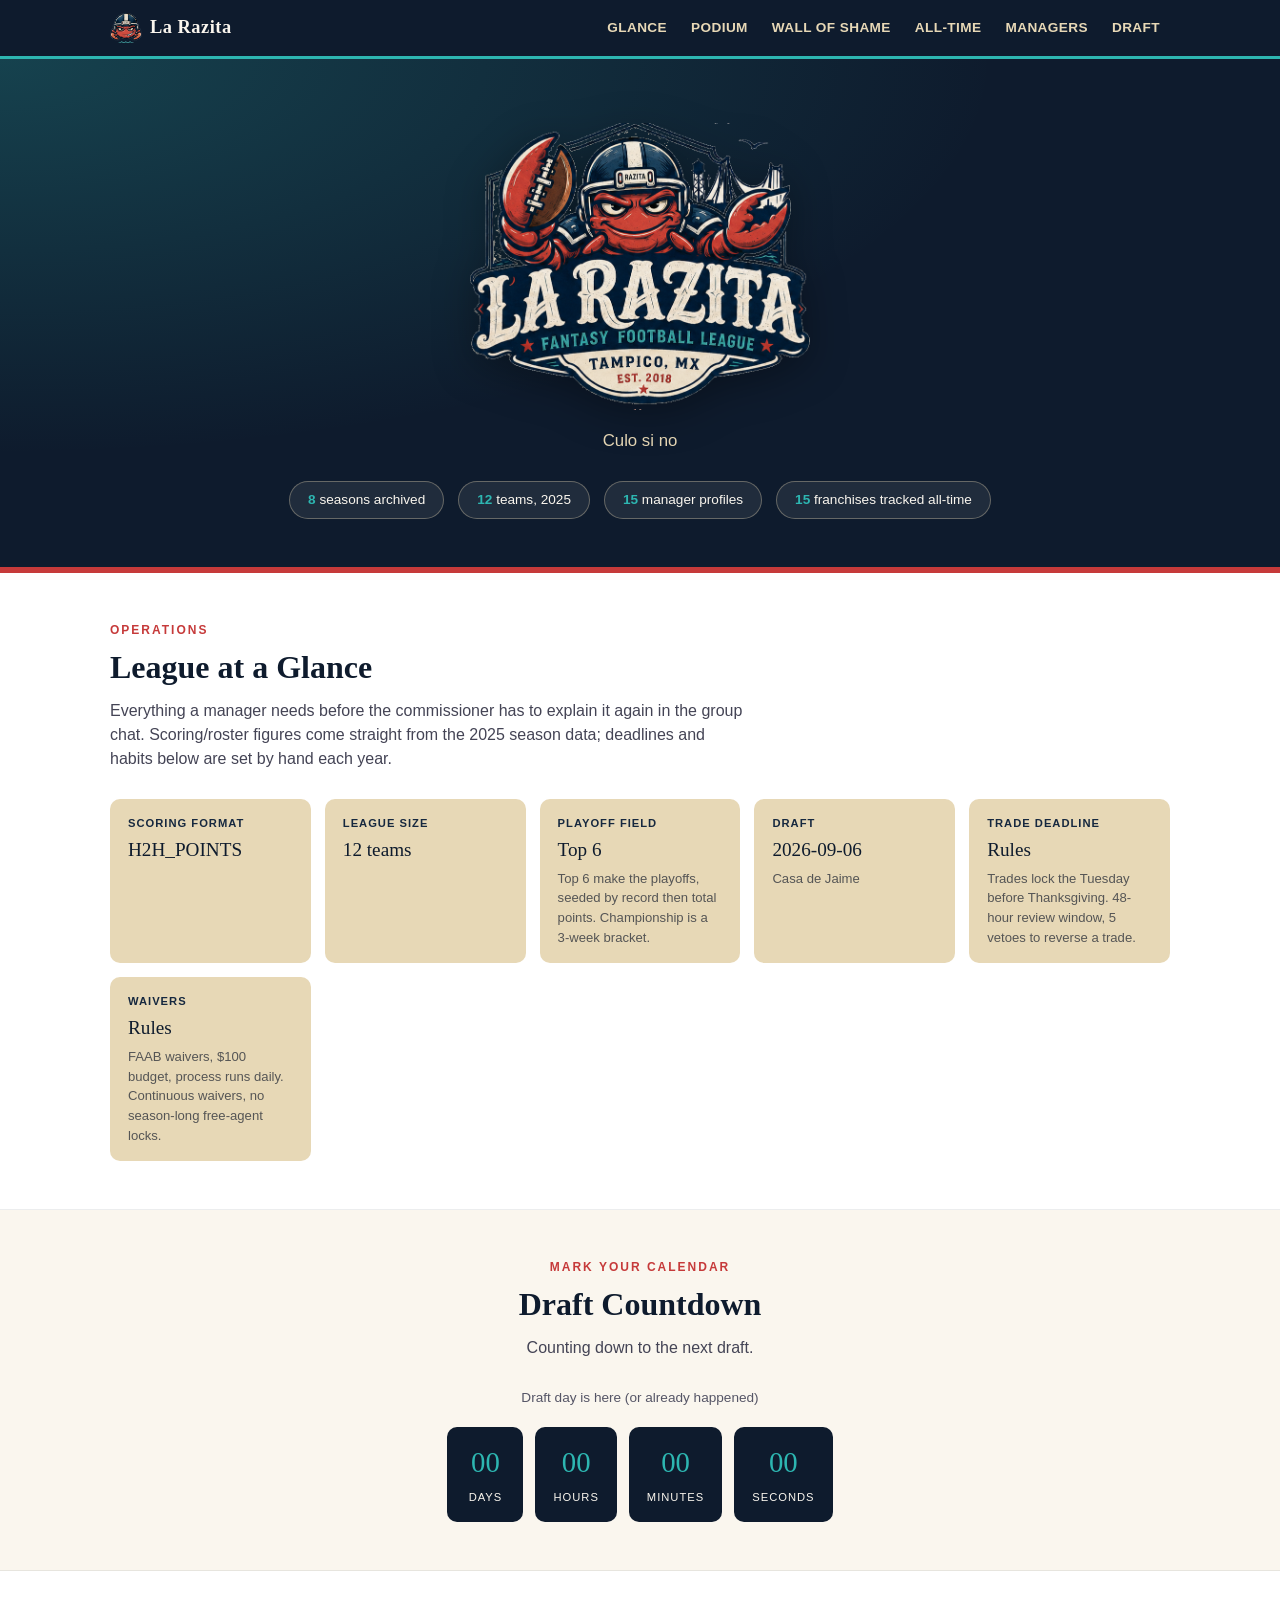
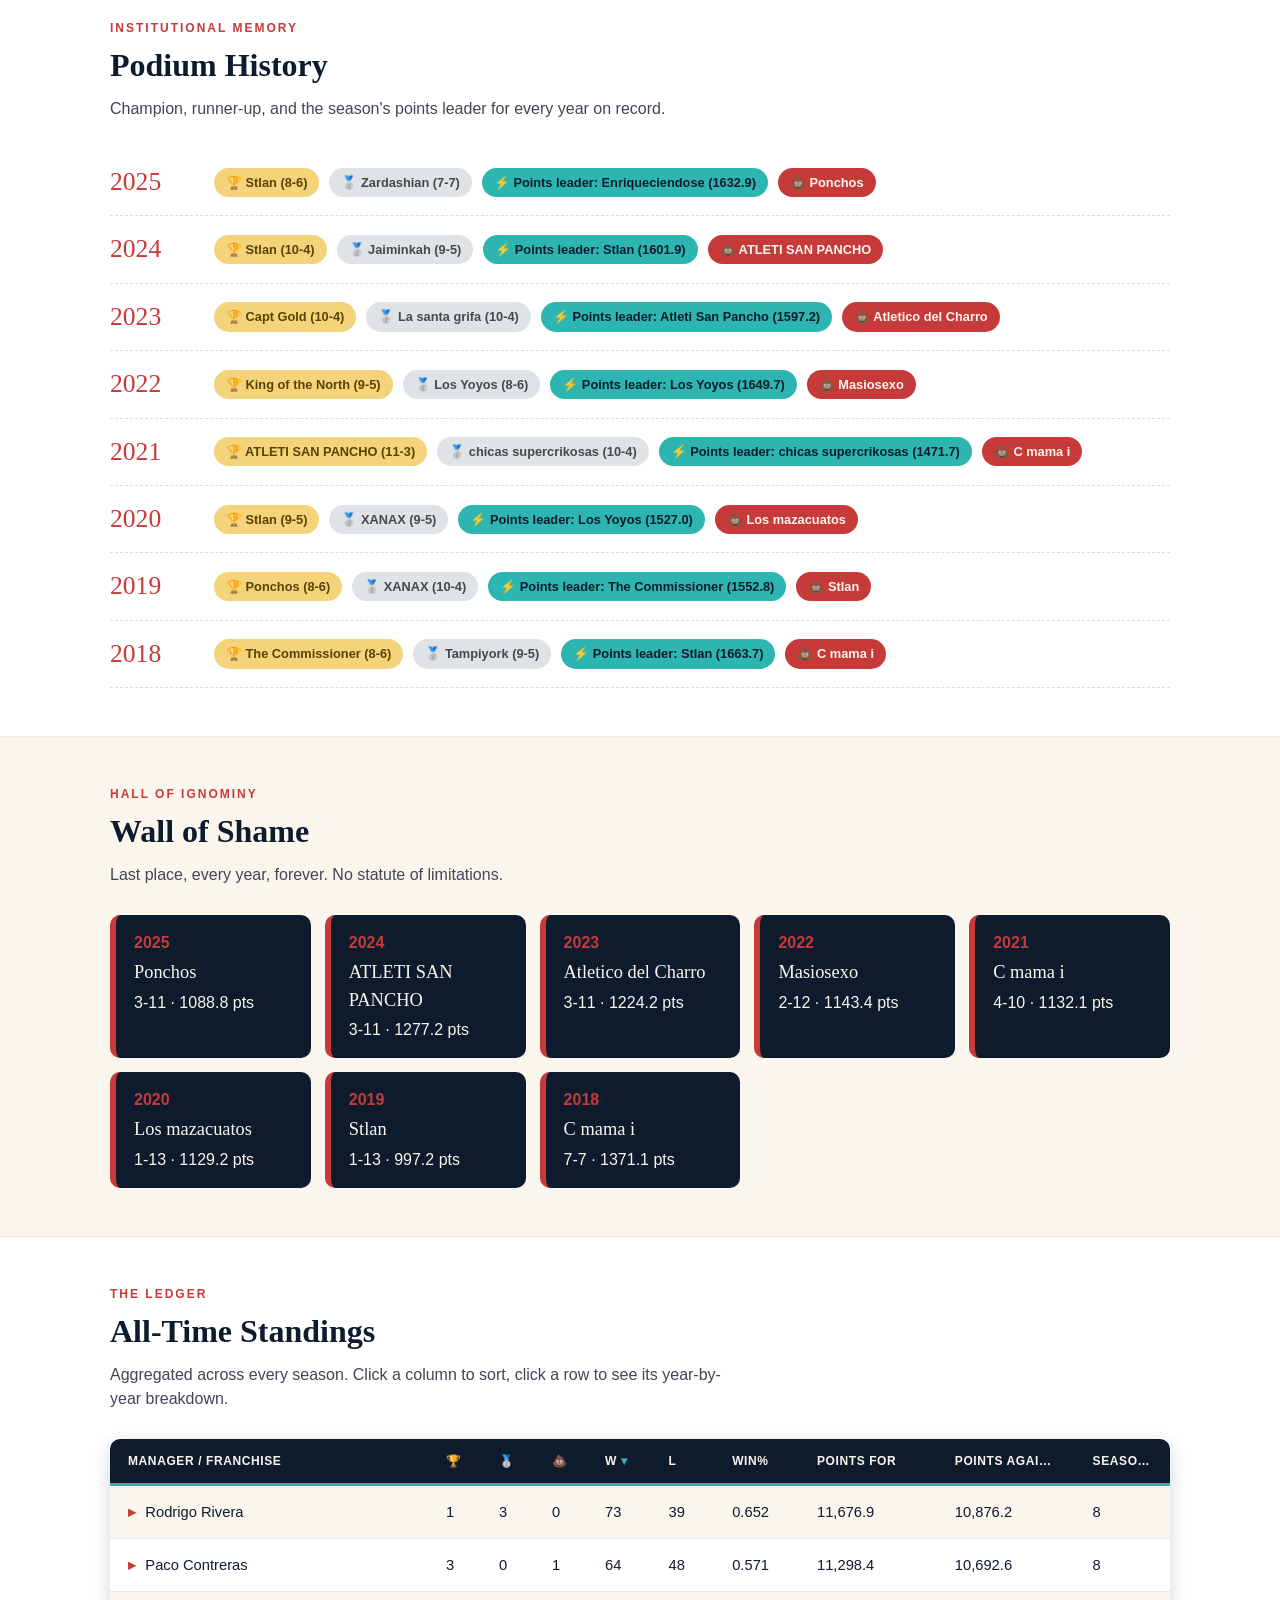
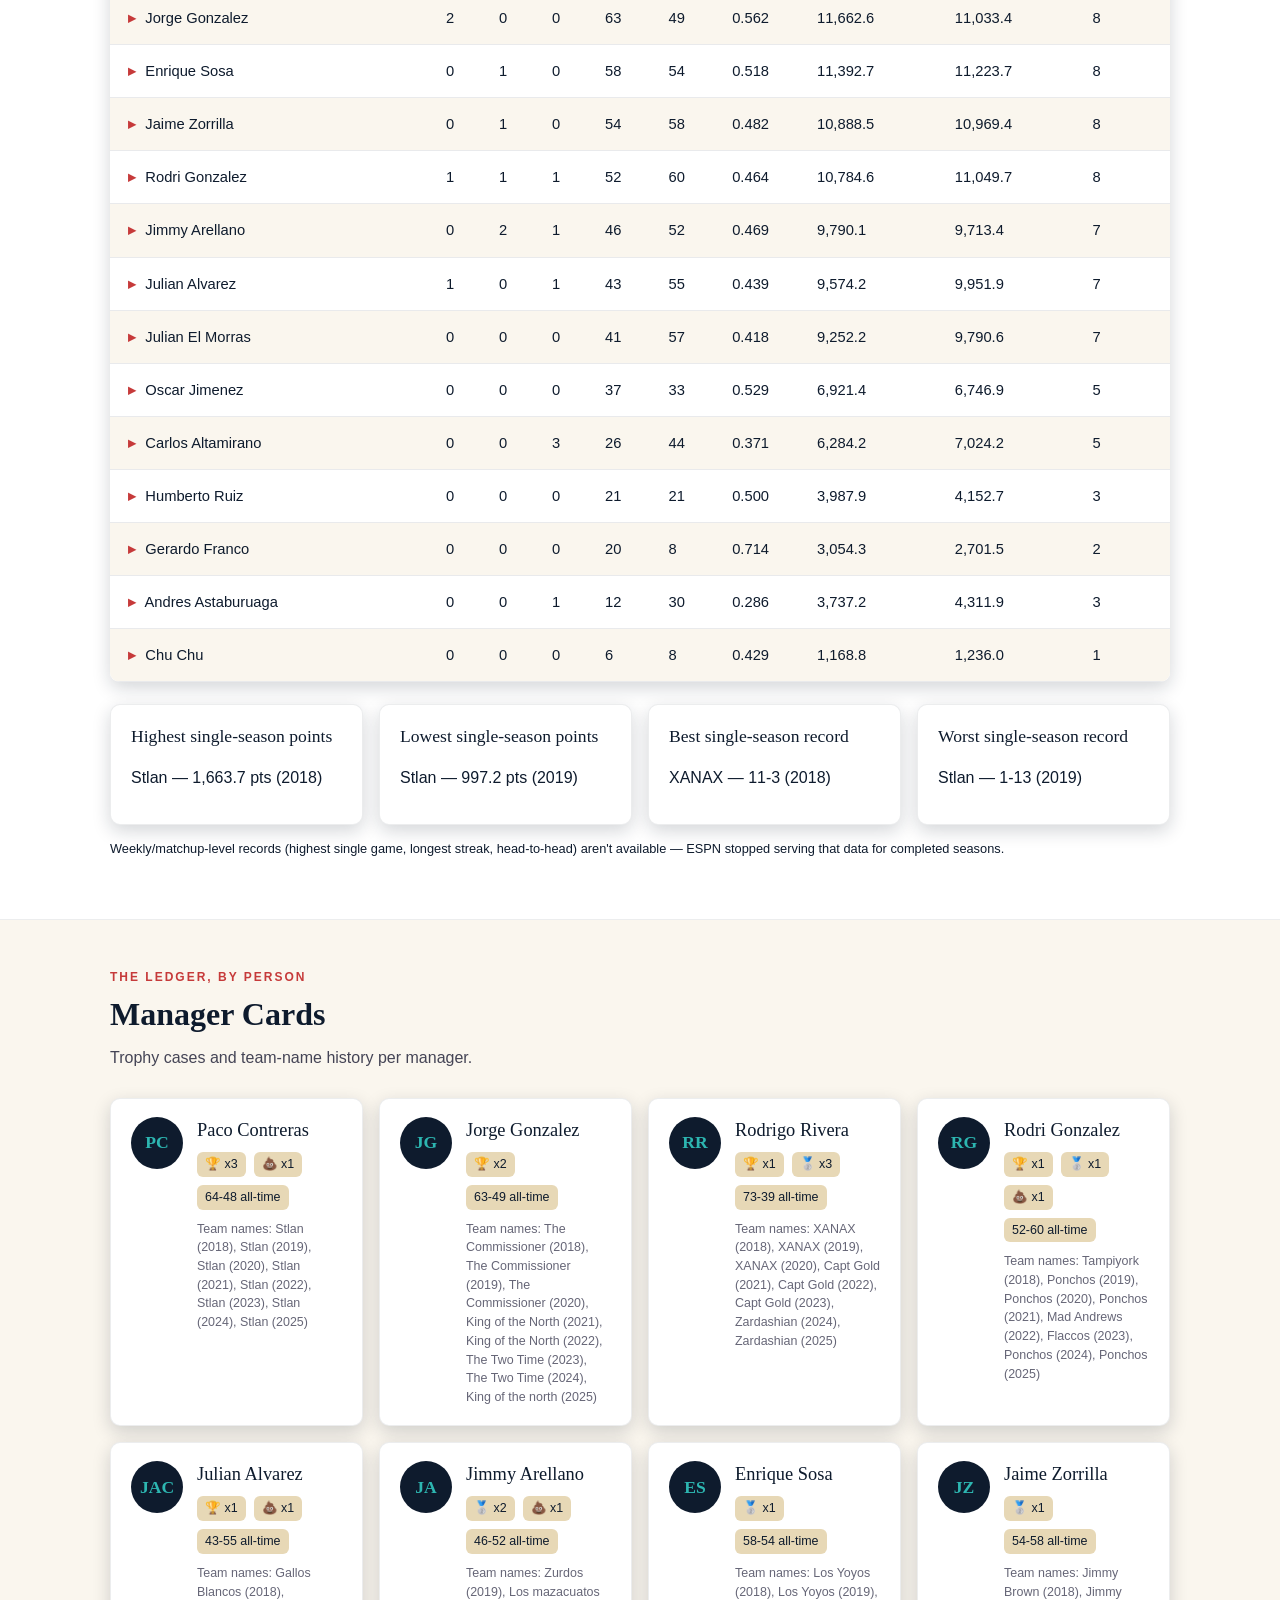
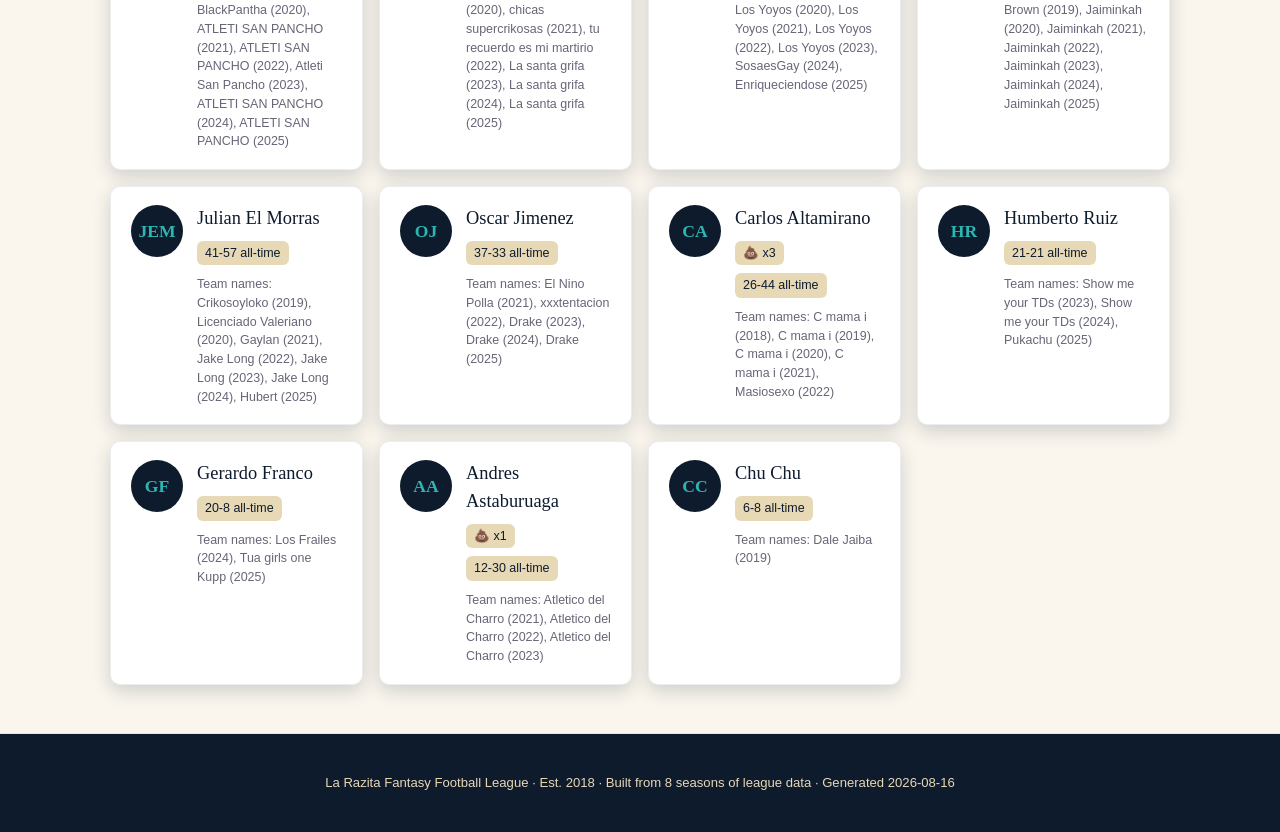
==== commit 3bba128b: "Remove stale dev-facing copy; wire up 2026 draft countdown - Drop "Name TBD"/"Unlinked" legend text " ====
--- a/docs/index.html
+++ b/docs/index.html
@@ -24,7 +24,7 @@
       <a href="#managers">Managers</a>
       
       
-      
+      <a href="#draft">Draft</a>
     </nav>
   </div>
 </header>
@@ -65,12 +65,50 @@
         <div class="label">Playoff Field</div>
         <div class="value">Top 6</div>
         
+        <div class="sub">Top 6 make the playoffs, seeded by record then total points. Championship is a 3-week bracket.</div>
+        
+      </div>
+      
+      <div class="glance-item">
+        <div class="label">Draft</div>
+        <div class="value">2026-09-06</div>
+        <div class="sub">Casa de Jaime</div>
+      </div>
+      <div class="glance-item">
+        <div class="label">Trade Deadline</div>
+        <div class="value">Rules</div>
+        <div class="sub">Trades lock the Tuesday before Thanksgiving. 48-hour review window, 5 vetoes to reverse a trade.</div>
+      </div>
+      <div class="glance-item">
+        <div class="label">Waivers</div>
+        <div class="value">Rules</div>
+        <div class="sub">FAAB waivers, $100 budget, process runs daily. Continuous waivers, no season-long free-agent locks.</div>
       </div>
       
     </div>
   </div>
 </section>
 
+
+<!-- ===================== Draft Countdown ===================== -->
+<section class="panel" id="draft">
+  <div class="wrap text-center">
+    <div class="section-head">
+      <div class="kicker">Mark your calendar</div>
+      <h2>Draft Countdown</h2>
+      <p class="desc mt-0" style="margin-left:auto;margin-right:auto;">Counting down to the next draft.</p>
+    </div>
+    <div id="draft-countdown" data-target="2026-09-06T19:00:00-06:00">
+      <div class="countdown-label" style="color:#556;font-size:0.85rem;margin-bottom:4px;">Time until kickoff of the 2026 draft</div>
+      <div class="countdown">
+        <div class="unit"><span class="num" data-unit="days">00</span><span class="unit-label">Days</span></div>
+        <div class="unit"><span class="num" data-unit="hours">00</span><span class="unit-label">Hours</span></div>
+        <div class="unit"><span class="num" data-unit="minutes">00</span><span class="unit-label">Minutes</span></div>
+        <div class="unit"><span class="num" data-unit="seconds">00</span><span class="unit-label">Seconds</span></div>
+      </div>
+    </div>
+  </div>
+</section>
 
 
 <!-- ===================== Podium History ===================== -->
@@ -297,7 +335,7 @@
     <div class="section-head">
       <div class="kicker">The ledger</div>
       <h2>All-Time Standings</h2>
-      <p class="desc">Aggregated across every season. Rows flagged <span class="placeholder-flag">Unlinked</span> either couldn't be matched to a manager profile at all (ESPN didn't record an owner for that team-season — grouped by team name instead), or are correctly tracked but don't have a confirmed real name yet. Fix the former with a <code>swid</code>/<code>team_aliases</code> entry in <code>managers.json</code>; fix the latter by setting <code>claimed: true</code> with a real <code>display_name</code>. Click a column to sort, click a row to see its year-by-year breakdown.</p>
+      <p class="desc">Aggregated across every season. Click a column to sort, click a row to see its year-by-year breakdown.</p>
     </div>
     <div class="table-wrap">
       <table data-sortable data-paired-rows>
@@ -1898,7 +1936,7 @@
         <p>Stlan — 1-13 (2019)</p>
       </div>
     </div>
-    <p class="desc" style="margin-top:14px;font-size:0.8rem;">Weekly/matchup-level records (highest single game, longest streak, head-to-head) aren&#39;t available — ESPN stopped serving that data for completed seasons. See README&#39;s Known limitation section.</p>
+    <p class="desc" style="margin-top:14px;font-size:0.8rem;">Weekly/matchup-level records (highest single game, longest streak, head-to-head) aren&#39;t available — ESPN stopped serving that data for completed seasons.</p>
     
   </div>
 </section>
@@ -1909,7 +1947,7 @@
     <div class="section-head">
       <div class="kicker">The ledger, by person</div>
       <h2>Manager Cards</h2>
-      <p class="desc">Trophy cases and team-name history per manager. Cards marked <span class="placeholder-flag">Name TBD</span> are linked and tracked correctly across years but don't have a confirmed real name yet — add one in <code>site_src/content/managers.json</code> (set <code>claimed: true</code>) and rerun the build.</p>
+      <p class="desc">Trophy cases and team-name history per manager.</p>
     </div>
     <div class="card-grid">
       
@@ -2159,7 +2197,7 @@
   </div>
 </footer>
 
-<script id="league-data" type="application/json">{"generated_at": "2026-08-16T03:20:33.543757+00:00", "league": {"name": "La Razita", "founded": 2018, "years": [2018, 2019, 2020, 2021, 2022, 2023, 2024, 2025]}, "current_season": {"year": 2025, "league_name": "La Razita", "size": 12, "scoring_type": "H2H_POINTS", "playoff_team_count": 6, "champion": {"year": 2025, "team_id": 6, "team_name": "Stlan", "abbrev": null, "division_id": 1, "logo_url": "https://g.espncdn.com/lm-static/ffl/images/default_logos/14.svg", "owners": "", "playoff_seed": 4, "final_rank": 1, "wins": 8, "losses": 6, "ties": 0, "points_for": 1542.22, "points_against": 1397.02, "waiver_rank": 0}, "runner_up": {"year": 2025, "team_id": 5, "team_name": "Zardashian", "abbrev": null, "division_id": 1, "logo_url": "https://g.espncdn.com/lm-static/ffl/images/default_logos/1.svg", "owners": "{FFC0C39B-D5D0-409A-AE1E-5A40ED989C92}", "playoff_seed": 6, "final_rank": 2, "wins": 7, "losses": 7, "ties": 0, "points_for": 1452.8, "points_against": 1467.7, "waiver_rank": 0}, "last_place": {"year": 2025, "team_id": 8, "team_name": "Ponchos", "abbrev": null, "division_id": 1, "logo_url": "https://g.espncdn.com/lm-static/ffl/images/default_logos/16.svg", "owners": "{65D3C2B4-A05E-4708-96A4-0027CF30EEB2}", "playoff_seed": 0, "final_rank": 12, "wins": 3, "losses": 11, "ties": 0, "points_for": 1088.82, "points_against": 1337.52, "waiver_rank": 0}, "points_champ": {"year": 2025, "team_id": 4, "team_name": "Enriqueciendose", "abbrev": null, "division_id": 1, "logo_url": "https://g.espncdn.com/lm-static/ffl/images/default_logos/12.svg", "owners": "", "playoff_seed": 1, "final_rank": 4, "wins": 10, "losses": 4, "ties": 0, "points_for": 1632.88, "points_against": 1346.98, "waiver_rank": 0}, "teams": [{"year": 2025, "team_id": 6, "team_name": "Stlan", "abbrev": null, "division_id": 1, "logo_url": "https://g.espncdn.com/lm-static/ffl/images/default_logos/14.svg", "owners": "", "playoff_seed": 4, "final_rank": 1, "wins": 8, "losses": 6, "ties": 0, "points_for": 1542.22, "points_against": 1397.02, "waiver_rank": 0}, {"year": 2025, "team_id": 5, "team_name": "Zardashian", "abbrev": null, "division_id": 1, "logo_url": "https://g.espncdn.com/lm-static/ffl/images/default_logos/1.svg", "owners": "{FFC0C39B-D5D0-409A-AE1E-5A40ED989C92}", "playoff_seed": 6, "final_rank": 2, "wins": 7, "losses": 7, "ties": 0, "points_for": 1452.8, "points_against": 1467.7, "waiver_rank": 0}, {"year": 2025, "team_id": 10, "team_name": "Hubert", "abbrev": null, "division_id": 1, "logo_url": "https://g.espncdn.com/lm-static/ffl/images/default_logos/8.svg", "owners": "", "playoff_seed": 2, "final_rank": 3, "wins": 10, "losses": 4, "ties": 0, "points_for": 1459.38, "points_against": 1344.08, "waiver_rank": 0}, {"year": 2025, "team_id": 4, "team_name": "Enriqueciendose", "abbrev": null, "division_id": 1, "logo_url": "https://g.espncdn.com/lm-static/ffl/images/default_logos/12.svg", "owners": "", "playoff_seed": 1, "final_rank": 4, "wins": 10, "losses": 4, "ties": 0, "points_for": 1632.88, "points_against": 1346.98, "waiver_rank": 0}, {"year": 2025, "team_id": 11, "team_name": "Tua girls one Kupp", "abbrev": null, "division_id": 1, "logo_url": "https://g.espncdn.com/lm-static/ffl/images/default_logos/5.svg", "owners": "{AEF7B003-AF65-4453-A205-6EA2DE8BD8BE}", "playoff_seed": 3, "final_rank": 5, "wins": 10, "losses": 4, "ties": 0, "points_for": 1454.78, "points_against": 1269.46, "waiver_rank": 0}, {"year": 2025, "team_id": 2, "team_name": "Jaiminkah", "abbrev": null, "division_id": 1, "logo_url": "https://g.espncdn.com/lm-static/ffl/images/default_logos/19.svg", "owners": "", "playoff_seed": 5, "final_rank": 6, "wins": 8, "losses": 6, "ties": 0, "points_for": 1376.26, "points_against": 1391.06, "waiver_rank": 0}, {"year": 2025, "team_id": 7, "team_name": "Pukachu", "abbrev": null, "division_id": 1, "logo_url": "https://g.espncdn.com/lm-static/ffl/images/default_logos/11.svg", "owners": "", "playoff_seed": 0, "final_rank": 7, "wins": 7, "losses": 7, "ties": 0, "points_for": 1340.34, "points_against": 1422.9, "waiver_rank": 0}, {"year": 2025, "team_id": 3, "team_name": "ATLETI SAN PANCHO", "abbrev": null, "division_id": 1, "logo_url": "https://g.espncdn.com/lm-static/ffl/images/default_logos/20.svg", "owners": "", "playoff_seed": 0, "final_rank": 8, "wins": 5, "losses": 9, "ties": 0, "points_for": 1412.7, "points_against": 1529.58, "waiver_rank": 0}, {"year": 2025, "team_id": 12, "team_name": "Drake", "abbrev": null, "division_id": 1, "logo_url": "https://g.espncdn.com/lm-static/ffl/images/default_logos/18.svg", "owners": "", "playoff_seed": 0, "final_rank": 9, "wins": 6, "losses": 8, "ties": 0, "points_for": 1425.18, "points_against": 1525.88, "waiver_rank": 0}, {"year": 2025, "team_id": 9, "team_name": "La santa grifa", "abbrev": null, "division_id": 1, "logo_url": "https://g.espncdn.com/lm-static/ffl/images/default_logos/4.svg", "owners": "{68E6A4F4-BF6D-4F94-813B-F41061E3460D}", "playoff_seed": 0, "final_rank": 10, "wins": 5, "losses": 9, "ties": 0, "points_for": 1379.96, "points_against": 1419.36, "waiver_rank": 0}, {"year": 2025, "team_id": 1, "team_name": "King of the north", "abbrev": null, "division_id": 1, "logo_url": "https://g.espncdn.com/lm-static/ffl/images/default_logos/6.svg", "owners": "{5BE90AA5-7CB1-41A9-BEEB-138D56435A9B}", "playoff_seed": 0, "final_rank": 11, "wins": 5, "losses": 9, "ties": 0, "points_for": 1324.18, "points_against": 1437.96, "waiver_rank": 0}, {"year": 2025, "team_id": 8, "team_name": "Ponchos", "abbrev": null, "division_id": 1, "logo_url": "https://g.espncdn.com/lm-static/ffl/images/default_logos/16.svg", "owners": "{65D3C2B4-A05E-4708-96A4-0027CF30EEB2}", "playoff_seed": 0, "final_rank": 12, "wins": 3, "losses": 11, "ties": 0, "points_for": 1088.82, "points_against": 1337.52, "waiver_rank": 0}]}, "seasons": [{"year": 2025, "league_name": "La Razita", "size": 12, "scoring_type": "H2H_POINTS", "playoff_team_count": 6, "champion": {"year": 2025, "team_id": 6, "team_name": "Stlan", "abbrev": null, "division_id": 1, "logo_url": "https://g.espncdn.com/lm-static/ffl/images/default_logos/14.svg", "owners": "", "playoff_seed": 4, "final_rank": 1, "wins": 8, "losses": 6, "ties": 0, "points_for": 1542.22, "points_against": 1397.02, "waiver_rank": 0}, "runner_up": {"year": 2025, "team_id": 5, "team_name": "Zardashian", "abbrev": null, "division_id": 1, "logo_url": "https://g.espncdn.com/lm-static/ffl/images/default_logos/1.svg", "owners": "{FFC0C39B-D5D0-409A-AE1E-5A40ED989C92}", "playoff_seed": 6, "final_rank": 2, "wins": 7, "losses": 7, "ties": 0, "points_for": 1452.8, "points_against": 1467.7, "waiver_rank": 0}, "last_place": {"year": 2025, "team_id": 8, "team_name": "Ponchos", "abbrev": null, "division_id": 1, "logo_url": "https://g.espncdn.com/lm-static/ffl/images/default_logos/16.svg", "owners": "{65D3C2B4-A05E-4708-96A4-0027CF30EEB2}", "playoff_seed": 0, "final_rank": 12, "wins": 3, "losses": 11, "ties": 0, "points_for": 1088.82, "points_against": 1337.52, "waiver_rank": 0}, "points_champ": {"year": 2025, "team_id": 4, "team_name": "Enriqueciendose", "abbrev": null, "division_id": 1, "logo_url": "https://g.espncdn.com/lm-static/ffl/images/default_logos/12.svg", "owners": "", "playoff_seed": 1, "final_rank": 4, "wins": 10, "losses": 4, "ties": 0, "points_for": 1632.88, "points_against": 1346.98, "waiver_rank": 0}, "teams": [{"year": 2025, "team_id": 6, "team_name": "Stlan", "abbrev": null, "division_id": 1, "logo_url": "https://g.espncdn.com/lm-static/ffl/images/default_logos/14.svg", "owners": "", "playoff_seed": 4, "final_rank": 1, "wins": 8, "losses": 6, "ties": 0, "points_for": 1542.22, "points_against": 1397.02, "waiver_rank": 0}, {"year": 2025, "team_id": 5, "team_name": "Zardashian", "abbrev": null, "division_id": 1, "logo_url": "https://g.espncdn.com/lm-static/ffl/images/default_logos/1.svg", "owners": "{FFC0C39B-D5D0-409A-AE1E-5A40ED989C92}", "playoff_seed": 6, "final_rank": 2, "wins": 7, "losses": 7, "ties": 0, "points_for": 1452.8, "points_against": 1467.7, "waiver_rank": 0}, {"year": 2025, "team_id": 10, "team_name": "Hubert", "abbrev": null, "division_id": 1, "logo_url": "https://g.espncdn.com/lm-static/ffl/images/default_logos/8.svg", "owners": "", "playoff_seed": 2, "final_rank": 3, "wins": 10, "losses": 4, "ties": 0, "points_for": 1459.38, "points_against": 1344.08, "waiver_rank": 0}, {"year": 2025, "team_id": 4, "team_name": "Enriqueciendose", "abbrev": null, "division_id": 1, "logo_url": "https://g.espncdn.com/lm-static/ffl/images/default_logos/12.svg", "owners": "", "playoff_seed": 1, "final_rank": 4, "wins": 10, "losses": 4, "ties": 0, "points_for": 1632.88, "points_against": 1346.98, "waiver_rank": 0}, {"year": 2025, "team_id": 11, "team_name": "Tua girls one Kupp", "abbrev": null, "division_id": 1, "logo_url": "https://g.espncdn.com/lm-static/ffl/images/default_logos/5.svg", "owners": "{AEF7B003-AF65-4453-A205-6EA2DE8BD8BE}", "playoff_seed": 3, "final_rank": 5, "wins": 10, "losses": 4, "ties": 0, "points_for": 1454.78, "points_against": 1269.46, "waiver_rank": 0}, {"year": 2025, "team_id": 2, "team_name": "Jaiminkah", "abbrev": null, "division_id": 1, "logo_url": "https://g.espncdn.com/lm-static/ffl/images/default_logos/19.svg", "owners": "", "playoff_seed": 5, "final_rank": 6, "wins": 8, "losses": 6, "ties": 0, "points_for": 1376.26, "points_against": 1391.06, "waiver_rank": 0}, {"year": 2025, "team_id": 7, "team_name": "Pukachu", "abbrev": null, "division_id": 1, "logo_url": "https://g.espncdn.com/lm-static/ffl/images/default_logos/11.svg", "owners": "", "playoff_seed": 0, "final_rank": 7, "wins": 7, "losses": 7, "ties": 0, "points_for": 1340.34, "points_against": 1422.9, "waiver_rank": 0}, {"year": 2025, "team_id": 3, "team_name": "ATLETI SAN PANCHO", "abbrev": null, "division_id": 1, "logo_url": "https://g.espncdn.com/lm-static/ffl/images/default_logos/20.svg", "owners": "", "playoff_seed": 0, "final_rank": 8, "wins": 5, "losses": 9, "ties": 0, "points_for": 1412.7, "points_against": 1529.58, "waiver_rank": 0}, {"year": 2025, "team_id": 12, "team_name": "Drake", "abbrev": null, "division_id": 1, "logo_url": "https://g.espncdn.com/lm-static/ffl/images/default_logos/18.svg", "owners": "", "playoff_seed": 0, "final_rank": 9, "wins": 6, "losses": 8, "ties": 0, "points_for": 1425.18, "points_against": 1525.88, "waiver_rank": 0}, {"year": 2025, "team_id": 9, "team_name": "La santa grifa", "abbrev": null, "division_id": 1, "logo_url": "https://g.espncdn.com/lm-static/ffl/images/default_logos/4.svg", "owners": "{68E6A4F4-BF6D-4F94-813B-F41061E3460D}", "playoff_seed": 0, "final_rank": 10, "wins": 5, "losses": 9, "ties": 0, "points_for": 1379.96, "points_against": 1419.36, "waiver_rank": 0}, {"year": 2025, "team_id": 1, "team_name": "King of the north", "abbrev": null, "division_id": 1, "logo_url": "https://g.espncdn.com/lm-static/ffl/images/default_logos/6.svg", "owners": "{5BE90AA5-7CB1-41A9-BEEB-138D56435A9B}", "playoff_seed": 0, "final_rank": 11, "wins": 5, "losses": 9, "ties": 0, "points_for": 1324.18, "points_against": 1437.96, "waiver_rank": 0}, {"year": 2025, "team_id": 8, "team_name": "Ponchos", "abbrev": null, "division_id": 1, "logo_url": "https://g.espncdn.com/lm-static/ffl/images/default_logos/16.svg", "owners": "{65D3C2B4-A05E-4708-96A4-0027CF30EEB2}", "playoff_seed": 0, "final_rank": 12, "wins": 3, "losses": 11, "ties": 0, "points_for": 1088.82, "points_against": 1337.52, "waiver_rank": 0}]}, {"year": 2024, "league_name": "La Razita", "size": 12, "scoring_type": "H2H_POINTS", "playoff_team_count": 6, "champion": {"year": 2024, "team_id": 6, "team_name": "Stlan", "abbrev": null, "division_id": 1, "logo_url": "https://g.espncdn.com/lm-static/ffl/images/default_logos/14.svg", "owners": "", "playoff_seed": 2, "final_rank": 1, "wins": 10, "losses": 4, "ties": 0, "points_for": 1601.88, "points_against": 1449.34, "waiver_rank": 0}, "runner_up": {"year": 2024, "team_id": 2, "team_name": "Jaiminkah", "abbrev": null, "division_id": 1, "logo_url": "https://g.espncdn.com/lm-static/ffl/images/default_logos/19.svg", "owners": "", "playoff_seed": 5, "final_rank": 2, "wins": 9, "losses": 5, "ties": 0, "points_for": 1568.38, "points_against": 1441.38, "waiver_rank": 0}, "last_place": {"year": 2024, "team_id": 3, "team_name": "ATLETI SAN PANCHO", "abbrev": null, "division_id": 1, "logo_url": "https://g.espncdn.com/lm-static/ffl/images/default_logos/20.svg", "owners": "", "playoff_seed": 0, "final_rank": 12, "wins": 3, "losses": 11, "ties": 0, "points_for": 1277.2, "points_against": 1501.6, "waiver_rank": 0}, "points_champ": {"year": 2024, "team_id": 6, "team_name": "Stlan", "abbrev": null, "division_id": 1, "logo_url": "https://g.espncdn.com/lm-static/ffl/images/default_logos/14.svg", "owners": "", "playoff_seed": 2, "final_rank": 1, "wins": 10, "losses": 4, "ties": 0, "points_for": 1601.88, "points_against": 1449.34, "waiver_rank": 0}, "teams": [{"year": 2024, "team_id": 6, "team_name": "Stlan", "abbrev": null, "division_id": 1, "logo_url": "https://g.espncdn.com/lm-static/ffl/images/default_logos/14.svg", "owners": "", "playoff_seed": 2, "final_rank": 1, "wins": 10, "losses": 4, "ties": 0, "points_for": 1601.88, "points_against": 1449.34, "waiver_rank": 0}, {"year": 2024, "team_id": 2, "team_name": "Jaiminkah", "abbrev": null, "division_id": 1, "logo_url": "https://g.espncdn.com/lm-static/ffl/images/default_logos/19.svg", "owners": "", "playoff_seed": 5, "final_rank": 2, "wins": 9, "losses": 5, "ties": 0, "points_for": 1568.38, "points_against": 1441.38, "waiver_rank": 0}, {"year": 2024, "team_id": 1, "team_name": "The Two Time", "abbrev": null, "division_id": 2, "logo_url": "https://g.espncdn.com/lm-static/ffl/images/default_logos/6.svg", "owners": "{5BE90AA5-7CB1-41A9-BEEB-138D56435A9B}", "playoff_seed": 1, "final_rank": 3, "wins": 10, "losses": 4, "ties": 0, "points_for": 1462.04, "points_against": 1370.0, "waiver_rank": 0}, {"year": 2024, "team_id": 12, "team_name": "Drake", "abbrev": null, "division_id": 3, "logo_url": "https://g.espncdn.com/lm-static/ffl/images/default_logos/18.svg", "owners": "", "playoff_seed": 4, "final_rank": 4, "wins": 10, "losses": 4, "ties": 0, "points_for": 1426.14, "points_against": 1272.34, "waiver_rank": 0}, {"year": 2024, "team_id": 5, "team_name": "Zardashian", "abbrev": null, "division_id": 1, "logo_url": "https://g.espncdn.com/lm-static/ffl/images/default_logos/1.svg", "owners": "{FFC0C39B-D5D0-409A-AE1E-5A40ED989C92}", "playoff_seed": 6, "final_rank": 5, "wins": 8, "losses": 6, "ties": 0, "points_for": 1446.82, "points_against": 1459.04, "waiver_rank": 0}, {"year": 2024, "team_id": 11, "team_name": "Los Frailes", "abbrev": null, "division_id": 3, "logo_url": "https://g.espncdn.com/lm-static/ffl/images/default_logos/5.svg", "owners": "{AEF7B003-AF65-4453-A205-6EA2DE8BD8BE}", "playoff_seed": 3, "final_rank": 6, "wins": 10, "losses": 4, "ties": 0, "points_for": 1599.54, "points_against": 1432.0, "waiver_rank": 0}, {"year": 2024, "team_id": 8, "team_name": "Ponchos", "abbrev": null, "division_id": 2, "logo_url": "https://g.espncdn.com/lm-static/ffl/images/default_logos/16.svg", "owners": "{65D3C2B4-A05E-4708-96A4-0027CF30EEB2}", "playoff_seed": 0, "final_rank": 7, "wins": 7, "losses": 7, "ties": 0, "points_for": 1545.08, "points_against": 1516.58, "waiver_rank": 0}, {"year": 2024, "team_id": 7, "team_name": "Show me your TDs", "abbrev": null, "division_id": 3, "logo_url": "https://g.espncdn.com/lm-static/ffl/images/default_logos/11.svg", "owners": "", "playoff_seed": 0, "final_rank": 8, "wins": 8, "losses": 6, "ties": 0, "points_for": 1448.18, "points_against": 1345.28, "waiver_rank": 0}, {"year": 2024, "team_id": 10, "team_name": "Jake Long", "abbrev": null, "division_id": 2, "logo_url": "https://g.espncdn.com/lm-static/ffl/images/default_logos/8.svg", "owners": "", "playoff_seed": 0, "final_rank": 9, "wins": 3, "losses": 11, "ties": 0, "points_for": 1234.92, "points_against": 1380.64, "waiver_rank": 0}, {"year": 2024, "team_id": 9, "team_name": "La santa grifa", "abbrev": null, "division_id": 2, "logo_url": "https://g.espncdn.com/lm-static/ffl/images/default_logos/4.svg", "owners": "{68E6A4F4-BF6D-4F94-813B-F41061E3460D}", "playoff_seed": 0, "final_rank": 10, "wins": 3, "losses": 11, "ties": 0, "points_for": 1322.32, "points_against": 1550.48, "waiver_rank": 0}, {"year": 2024, "team_id": 4, "team_name": "SosaesGay", "abbrev": null, "division_id": 3, "logo_url": "https://g.espncdn.com/lm-static/ffl/images/default_logos/12.svg", "owners": "", "playoff_seed": 0, "final_rank": 11, "wins": 3, "losses": 11, "ties": 0, "points_for": 1244.96, "points_against": 1458.78, "waiver_rank": 0}, {"year": 2024, "team_id": 3, "team_name": "ATLETI SAN PANCHO", "abbrev": null, "division_id": 1, "logo_url": "https://g.espncdn.com/lm-static/ffl/images/default_logos/20.svg", "owners": "", "playoff_seed": 0, "final_rank": 12, "wins": 3, "losses": 11, "ties": 0, "points_for": 1277.2, "points_against": 1501.6, "waiver_rank": 0}]}, {"year": 2023, "league_name": "La Razita", "size": 12, "scoring_type": "H2H_POINTS", "playoff_team_count": 6, "champion": {"year": 2023, "team_id": 5, "team_name": "Capt Gold", "abbrev": null, "division_id": 1, "logo_url": "https://g.espncdn.com/lm-static/ffl/images/default_logos/1.svg", "owners": "{FFC0C39B-D5D0-409A-AE1E-5A40ED989C92}", "playoff_seed": 1, "final_rank": 1, "wins": 10, "losses": 4, "ties": 0, "points_for": 1569.52, "points_against": 1430.8, "waiver_rank": 0}, "runner_up": {"year": 2023, "team_id": 9, "team_name": "La santa grifa", "abbrev": null, "division_id": 2, "logo_url": "https://g.espncdn.com/lm-static/ffl/images/default_logos/4.svg", "owners": "{68E6A4F4-BF6D-4F94-813B-F41061E3460D}", "playoff_seed": 2, "final_rank": 2, "wins": 10, "losses": 4, "ties": 0, "points_for": 1454.26, "points_against": 1414.38, "waiver_rank": 0}, "last_place": {"year": 2023, "team_id": 11, "team_name": "Atletico del Charro", "abbrev": null, "division_id": 3, "logo_url": "https://g.espncdn.com/lm-static/ffl/images/default_logos/5.svg", "owners": "", "playoff_seed": 0, "final_rank": 12, "wins": 3, "losses": 11, "ties": 0, "points_for": 1224.2, "points_against": 1427.0, "waiver_rank": 0}, "points_champ": {"year": 2023, "team_id": 3, "team_name": "Atleti San Pancho", "abbrev": null, "division_id": 1, "logo_url": "https://g.espncdn.com/lm-static/ffl/images/default_logos/20.svg", "owners": "", "playoff_seed": 4, "final_rank": 3, "wins": 9, "losses": 5, "ties": 0, "points_for": 1597.24, "points_against": 1429.9, "waiver_rank": 0}, "teams": [{"year": 2023, "team_id": 5, "team_name": "Capt Gold", "abbrev": null, "division_id": 1, "logo_url": "https://g.espncdn.com/lm-static/ffl/images/default_logos/1.svg", "owners": "{FFC0C39B-D5D0-409A-AE1E-5A40ED989C92}", "playoff_seed": 1, "final_rank": 1, "wins": 10, "losses": 4, "ties": 0, "points_for": 1569.52, "points_against": 1430.8, "waiver_rank": 0}, {"year": 2023, "team_id": 9, "team_name": "La santa grifa", "abbrev": null, "division_id": 2, "logo_url": "https://g.espncdn.com/lm-static/ffl/images/default_logos/4.svg", "owners": "{68E6A4F4-BF6D-4F94-813B-F41061E3460D}", "playoff_seed": 2, "final_rank": 2, "wins": 10, "losses": 4, "ties": 0, "points_for": 1454.26, "points_against": 1414.38, "waiver_rank": 0}, {"year": 2023, "team_id": 3, "team_name": "Atleti San Pancho", "abbrev": null, "division_id": 1, "logo_url": "https://g.espncdn.com/lm-static/ffl/images/default_logos/20.svg", "owners": "", "playoff_seed": 4, "final_rank": 3, "wins": 9, "losses": 5, "ties": 0, "points_for": 1597.24, "points_against": 1429.9, "waiver_rank": 0}, {"year": 2023, "team_id": 10, "team_name": "Jake Long", "abbrev": null, "division_id": 2, "logo_url": "https://g.espncdn.com/lm-static/ffl/images/default_logos/8.svg", "owners": "", "playoff_seed": 6, "final_rank": 4, "wins": 6, "losses": 8, "ties": 0, "points_for": 1385.84, "points_against": 1455.7, "waiver_rank": 0}, {"year": 2023, "team_id": 12, "team_name": "Drake", "abbrev": null, "division_id": 3, "logo_url": "https://g.espncdn.com/lm-static/ffl/images/default_logos/18.svg", "owners": "", "playoff_seed": 5, "final_rank": 5, "wins": 8, "losses": 6, "ties": 0, "points_for": 1563.12, "points_against": 1367.54, "waiver_rank": 0}, {"year": 2023, "team_id": 4, "team_name": "Los Yoyos", "abbrev": null, "division_id": 3, "logo_url": "https://g.espncdn.com/lm-static/ffl/images/default_logos/12.svg", "owners": "", "playoff_seed": 3, "final_rank": 6, "wins": 9, "losses": 5, "ties": 0, "points_for": 1502.64, "points_against": 1419.62, "waiver_rank": 0}, {"year": 2023, "team_id": 7, "team_name": "Show me your TDs", "abbrev": null, "division_id": 3, "logo_url": "https://g.espncdn.com/lm-static/ffl/images/default_logos/11.svg", "owners": "", "playoff_seed": 0, "final_rank": 7, "wins": 6, "losses": 8, "ties": 0, "points_for": 1199.42, "points_against": 1384.52, "waiver_rank": 0}, {"year": 2023, "team_id": 1, "team_name": "The Two Time", "abbrev": null, "division_id": 2, "logo_url": "https://g.espncdn.com/lm-static/ffl/images/default_logos/6.svg", "owners": "{5BE90AA5-7CB1-41A9-BEEB-138D56435A9B}", "playoff_seed": 0, "final_rank": 8, "wins": 6, "losses": 8, "ties": 0, "points_for": 1457.24, "points_against": 1374.7, "waiver_rank": 0}, {"year": 2023, "team_id": 8, "team_name": "Flaccos", "abbrev": null, "division_id": 2, "logo_url": "https://g.espncdn.com/lm-static/ffl/images/default_logos/16.svg", "owners": "{65D3C2B4-A05E-4708-96A4-0027CF30EEB2}", "playoff_seed": 0, "final_rank": 9, "wins": 5, "losses": 9, "ties": 0, "points_for": 1276.52, "points_against": 1383.62, "waiver_rank": 0}, {"year": 2023, "team_id": 6, "team_name": "Stlan", "abbrev": null, "division_id": 1, "logo_url": "https://g.espncdn.com/lm-static/ffl/images/default_logos/14.svg", "owners": "", "playoff_seed": 0, "final_rank": 10, "wins": 6, "losses": 8, "ties": 0, "points_for": 1385.18, "points_against": 1423.18, "waiver_rank": 0}, {"year": 2023, "team_id": 2, "team_name": "Jaiminkah", "abbrev": null, "division_id": 1, "logo_url": "https://g.espncdn.com/lm-static/ffl/images/default_logos/19.svg", "owners": "", "playoff_seed": 0, "final_rank": 11, "wins": 6, "losses": 8, "ties": 0, "points_for": 1347.32, "points_against": 1451.54, "waiver_rank": 0}, {"year": 2023, "team_id": 11, "team_name": "Atletico del Charro", "abbrev": null, "division_id": 3, "logo_url": "https://g.espncdn.com/lm-static/ffl/images/default_logos/5.svg", "owners": "", "playoff_seed": 0, "final_rank": 12, "wins": 3, "losses": 11, "ties": 0, "points_for": 1224.2, "points_against": 1427.0, "waiver_rank": 0}]}, {"year": 2022, "league_name": "La Razita", "size": 12, "scoring_type": "H2H_POINTS", "playoff_team_count": 6, "champion": {"year": 2022, "team_id": 1, "team_name": "King of the North", "abbrev": null, "division_id": 2, "logo_url": "https://g.espncdn.com/lm-static/ffl/images/default_logos/6.svg", "owners": "{5BE90AA5-7CB1-41A9-BEEB-138D56435A9B}", "playoff_seed": 1, "final_rank": 1, "wins": 9, "losses": 5, "ties": 0, "points_for": 1558.5, "points_against": 1402.82, "waiver_rank": 0}, "runner_up": {"year": 2022, "team_id": 4, "team_name": "Los Yoyos", "abbrev": null, "division_id": 3, "logo_url": "https://g.espncdn.com/lm-static/ffl/images/default_logos/12.svg", "owners": "", "playoff_seed": 6, "final_rank": 2, "wins": 8, "losses": 6, "ties": 0, "points_for": 1649.68, "points_against": 1555.66, "waiver_rank": 0}, "last_place": {"year": 2022, "team_id": 7, "team_name": "Masiosexo", "abbrev": null, "division_id": 3, "logo_url": "https://g.espncdn.com/lm-static/ffl/images/default_logos/11.svg", "owners": "", "playoff_seed": 0, "final_rank": 12, "wins": 2, "losses": 12, "ties": 0, "points_for": 1143.4, "points_against": 1523.0, "waiver_rank": 0}, "points_champ": {"year": 2022, "team_id": 4, "team_name": "Los Yoyos", "abbrev": null, "division_id": 3, "logo_url": "https://g.espncdn.com/lm-static/ffl/images/default_logos/12.svg", "owners": "", "playoff_seed": 6, "final_rank": 2, "wins": 8, "losses": 6, "ties": 0, "points_for": 1649.68, "points_against": 1555.66, "waiver_rank": 0}, "teams": [{"year": 2022, "team_id": 1, "team_name": "King of the North", "abbrev": null, "division_id": 2, "logo_url": "https://g.espncdn.com/lm-static/ffl/images/default_logos/6.svg", "owners": "{5BE90AA5-7CB1-41A9-BEEB-138D56435A9B}", "playoff_seed": 1, "final_rank": 1, "wins": 9, "losses": 5, "ties": 0, "points_for": 1558.5, "points_against": 1402.82, "waiver_rank": 0}, {"year": 2022, "team_id": 4, "team_name": "Los Yoyos", "abbrev": null, "division_id": 3, "logo_url": "https://g.espncdn.com/lm-static/ffl/images/default_logos/12.svg", "owners": "", "playoff_seed": 6, "final_rank": 2, "wins": 8, "losses": 6, "ties": 0, "points_for": 1649.68, "points_against": 1555.66, "waiver_rank": 0}, {"year": 2022, "team_id": 6, "team_name": "Stlan", "abbrev": null, "division_id": 2, "logo_url": "https://g.espncdn.com/lm-static/ffl/images/default_logos/14.svg", "owners": "", "playoff_seed": 4, "final_rank": 3, "wins": 9, "losses": 5, "ties": 0, "points_for": 1396.5, "points_against": 1315.3, "waiver_rank": 0}, {"year": 2022, "team_id": 5, "team_name": "Capt Gold", "abbrev": null, "division_id": 1, "logo_url": "https://g.espncdn.com/lm-static/ffl/images/default_logos/1.svg", "owners": "{FFC0C39B-D5D0-409A-AE1E-5A40ED989C92}", "playoff_seed": 2, "final_rank": 4, "wins": 9, "losses": 5, "ties": 0, "points_for": 1431.42, "points_against": 1344.2, "waiver_rank": 0}, {"year": 2022, "team_id": 9, "team_name": "tu recuerdo es mi martirio", "abbrev": null, "division_id": 2, "logo_url": "https://g.espncdn.com/lm-static/ffl/images/default_logos/4.svg", "owners": "{68E6A4F4-BF6D-4F94-813B-F41061E3460D}", "playoff_seed": 5, "final_rank": 5, "wins": 8, "losses": 6, "ties": 0, "points_for": 1579.58, "points_against": 1457.52, "waiver_rank": 0}, {"year": 2022, "team_id": 8, "team_name": "Mad Andrews", "abbrev": null, "division_id": 1, "logo_url": "https://g.espncdn.com/lm-static/ffl/images/default_logos/16.svg", "owners": "{65D3C2B4-A05E-4708-96A4-0027CF30EEB2}", "playoff_seed": 3, "final_rank": 6, "wins": 9, "losses": 5, "ties": 0, "points_for": 1334.86, "points_against": 1468.34, "waiver_rank": 0}, {"year": 2022, "team_id": 3, "team_name": "ATLETI SAN PANCHO", "abbrev": null, "division_id": 1, "logo_url": "https://g.espncdn.com/lm-static/ffl/images/default_logos/20.svg", "owners": "", "playoff_seed": 0, "final_rank": 7, "wins": 6, "losses": 8, "ties": 0, "points_for": 1394.34, "points_against": 1363.52, "waiver_rank": 0}, {"year": 2022, "team_id": 2, "team_name": "Jaiminkah", "abbrev": null, "division_id": 3, "logo_url": "https://g.espncdn.com/lm-static/ffl/images/default_logos/19.svg", "owners": "", "playoff_seed": 0, "final_rank": 8, "wins": 6, "losses": 8, "ties": 0, "points_for": 1394.26, "points_against": 1409.36, "waiver_rank": 0}, {"year": 2022, "team_id": 12, "team_name": "xxxtentacion", "abbrev": null, "division_id": 1, "logo_url": "https://g.espncdn.com/lm-static/ffl/images/default_logos/18.svg", "owners": "", "playoff_seed": 0, "final_rank": 9, "wins": 6, "losses": 8, "ties": 0, "points_for": 1342.3, "points_against": 1405.4, "waiver_rank": 0}, {"year": 2022, "team_id": 11, "team_name": "Atletico del Charro", "abbrev": null, "division_id": 3, "logo_url": "https://g.espncdn.com/lm-static/ffl/images/default_logos/5.svg", "owners": "", "playoff_seed": 0, "final_rank": 10, "wins": 6, "losses": 8, "ties": 0, "points_for": 1426.16, "points_against": 1366.06, "waiver_rank": 0}, {"year": 2022, "team_id": 10, "team_name": "Jake Long", "abbrev": null, "division_id": 2, "logo_url": "https://g.espncdn.com/lm-static/ffl/images/default_logos/8.svg", "owners": "", "playoff_seed": 0, "final_rank": 11, "wins": 6, "losses": 8, "ties": 0, "points_for": 1357.86, "points_against": 1397.68, "waiver_rank": 0}, {"year": 2022, "team_id": 7, "team_name": "Masiosexo", "abbrev": null, "division_id": 3, "logo_url": "https://g.espncdn.com/lm-static/ffl/images/default_logos/11.svg", "owners": "", "playoff_seed": 0, "final_rank": 12, "wins": 2, "losses": 12, "ties": 0, "points_for": 1143.4, "points_against": 1523.0, "waiver_rank": 0}]}, {"year": 2021, "league_name": "La Razita", "size": 12, "scoring_type": "H2H_POINTS", "playoff_team_count": 6, "champion": {"year": 2021, "team_id": 3, "team_name": "ATLETI SAN PANCHO", "abbrev": null, "division_id": 1, "logo_url": "https://g.espncdn.com/lm-static/ffl/images/default_logos/20.svg", "owners": "", "playoff_seed": 2, "final_rank": 1, "wins": 11, "losses": 3, "ties": 0, "points_for": 1352.58, "points_against": 1180.58, "waiver_rank": 0}, "runner_up": {"year": 2021, "team_id": 9, "team_name": "chicas supercrikosas", "abbrev": null, "division_id": 2, "logo_url": "https://g.espncdn.com/lm-static/ffl/images/default_logos/4.svg", "owners": "{68E6A4F4-BF6D-4F94-813B-F41061E3460D}", "playoff_seed": 3, "final_rank": 2, "wins": 10, "losses": 4, "ties": 0, "points_for": 1471.66, "points_against": 1197.9, "waiver_rank": 0}, "last_place": {"year": 2021, "team_id": 7, "team_name": "C mama i", "abbrev": null, "division_id": 3, "logo_url": "https://g.espncdn.com/lm-static/ffl/images/default_logos/11.svg", "owners": "", "playoff_seed": 0, "final_rank": 12, "wins": 4, "losses": 10, "ties": 0, "points_for": 1132.1, "points_against": 1283.16, "waiver_rank": 0}, "points_champ": {"year": 2021, "team_id": 9, "team_name": "chicas supercrikosas", "abbrev": null, "division_id": 2, "logo_url": "https://g.espncdn.com/lm-static/ffl/images/default_logos/4.svg", "owners": "{68E6A4F4-BF6D-4F94-813B-F41061E3460D}", "playoff_seed": 3, "final_rank": 2, "wins": 10, "losses": 4, "ties": 0, "points_for": 1471.66, "points_against": 1197.9, "waiver_rank": 0}, "teams": [{"year": 2021, "team_id": 3, "team_name": "ATLETI SAN PANCHO", "abbrev": null, "division_id": 1, "logo_url": "https://g.espncdn.com/lm-static/ffl/images/default_logos/20.svg", "owners": "", "playoff_seed": 2, "final_rank": 1, "wins": 11, "losses": 3, "ties": 0, "points_for": 1352.58, "points_against": 1180.58, "waiver_rank": 0}, {"year": 2021, "team_id": 9, "team_name": "chicas supercrikosas", "abbrev": null, "division_id": 2, "logo_url": "https://g.espncdn.com/lm-static/ffl/images/default_logos/4.svg", "owners": "{68E6A4F4-BF6D-4F94-813B-F41061E3460D}", "playoff_seed": 3, "final_rank": 2, "wins": 10, "losses": 4, "ties": 0, "points_for": 1471.66, "points_against": 1197.9, "waiver_rank": 0}, {"year": 2021, "team_id": 2, "team_name": "Jaiminkah", "abbrev": null, "division_id": 3, "logo_url": "https://g.espncdn.com/lm-static/ffl/images/default_logos/19.svg", "owners": "", "playoff_seed": 5, "final_rank": 3, "wins": 9, "losses": 5, "ties": 0, "points_for": 1379.26, "points_against": 1327.54, "waiver_rank": 0}, {"year": 2021, "team_id": 6, "team_name": "Stlan", "abbrev": null, "division_id": 2, "logo_url": "https://g.espncdn.com/lm-static/ffl/images/default_logos/14.svg", "owners": "", "playoff_seed": 1, "final_rank": 4, "wins": 11, "losses": 3, "ties": 0, "points_for": 1391.66, "points_against": 1130.18, "waiver_rank": 0}, {"year": 2021, "team_id": 1, "team_name": "King of the North", "abbrev": null, "division_id": 2, "logo_url": "https://g.espncdn.com/lm-static/ffl/images/default_logos/6.svg", "owners": "{5BE90AA5-7CB1-41A9-BEEB-138D56435A9B}", "playoff_seed": 6, "final_rank": 5, "wins": 8, "losses": 6, "ties": 0, "points_for": 1306.0, "points_against": 1175.0, "waiver_rank": 0}, {"year": 2021, "team_id": 5, "team_name": "Capt Gold", "abbrev": null, "division_id": 1, "logo_url": "https://g.espncdn.com/lm-static/ffl/images/default_logos/1.svg", "owners": "{FFC0C39B-D5D0-409A-AE1E-5A40ED989C92}", "playoff_seed": 4, "final_rank": 6, "wins": 9, "losses": 5, "ties": 0, "points_for": 1317.54, "points_against": 1212.88, "waiver_rank": 0}, {"year": 2021, "team_id": 11, "team_name": "Atletico del Charro", "abbrev": null, "division_id": 3, "logo_url": "https://g.espncdn.com/lm-static/ffl/images/default_logos/5.svg", "owners": "", "playoff_seed": 0, "final_rank": 7, "wins": 3, "losses": 11, "ties": 0, "points_for": 1086.88, "points_against": 1518.88, "waiver_rank": 0}, {"year": 2021, "team_id": 8, "team_name": "Ponchos", "abbrev": null, "division_id": 1, "logo_url": "https://g.espncdn.com/lm-static/ffl/images/default_logos/16.svg", "owners": "{65D3C2B4-A05E-4708-96A4-0027CF30EEB2}", "playoff_seed": 0, "final_rank": 8, "wins": 3, "losses": 11, "ties": 0, "points_for": 1183.34, "points_against": 1349.82, "waiver_rank": 0}, {"year": 2021, "team_id": 12, "team_name": "El Nino Polla", "abbrev": null, "division_id": 1, "logo_url": "https://g.espncdn.com/lm-static/ffl/images/default_logos/18.svg", "owners": "", "playoff_seed": 0, "final_rank": 9, "wins": 7, "losses": 7, "ties": 0, "points_for": 1164.7, "points_against": 1175.7, "waiver_rank": 0}, {"year": 2021, "team_id": 4, "team_name": "Los Yoyos", "abbrev": null, "division_id": 3, "logo_url": "https://g.espncdn.com/lm-static/ffl/images/default_logos/12.svg", "owners": "", "playoff_seed": 0, "final_rank": 10, "wins": 5, "losses": 9, "ties": 0, "points_for": 1281.78, "points_against": 1352.22, "waiver_rank": 0}, {"year": 2021, "team_id": 10, "team_name": "Gaylan", "abbrev": null, "division_id": 2, "logo_url": "https://g.espncdn.com/lm-static/ffl/images/default_logos/8.svg", "owners": "", "playoff_seed": 0, "final_rank": 11, "wins": 4, "losses": 10, "ties": 0, "points_for": 1200.02, "points_against": 1363.66, "waiver_rank": 0}, {"year": 2021, "team_id": 7, "team_name": "C mama i", "abbrev": null, "division_id": 3, "logo_url": "https://g.espncdn.com/lm-static/ffl/images/default_logos/11.svg", "owners": "", "playoff_seed": 0, "final_rank": 12, "wins": 4, "losses": 10, "ties": 0, "points_for": 1132.1, "points_against": 1283.16, "waiver_rank": 0}]}, {"year": 2020, "league_name": "La Razita", "size": 12, "scoring_type": "H2H_POINTS", "playoff_team_count": 6, "champion": {"year": 2020, "team_id": 6, "team_name": "Stlan", "abbrev": null, "division_id": 1, "logo_url": "https://g.espncdn.com/lm-static/ffl/images/default_logos/14.svg", "owners": "", "playoff_seed": 4, "final_rank": 1, "wins": 9, "losses": 5, "ties": 0, "points_for": 1320.08, "points_against": 1316.76, "waiver_rank": 0}, "runner_up": {"year": 2020, "team_id": 5, "team_name": "XANAX", "abbrev": null, "division_id": 1, "logo_url": "https://g.espncdn.com/lm-static/ffl/images/default_logos/1.svg", "owners": "{FFC0C39B-D5D0-409A-AE1E-5A40ED989C92}", "playoff_seed": 3, "final_rank": 2, "wins": 9, "losses": 5, "ties": 0, "points_for": 1354.96, "points_against": 1203.98, "waiver_rank": 0}, "last_place": {"year": 2020, "team_id": 9, "team_name": "Los mazacuatos", "abbrev": null, "division_id": 1, "logo_url": "https://g.espncdn.com/lm-static/ffl/images/default_logos/4.svg", "owners": "{68E6A4F4-BF6D-4F94-813B-F41061E3460D}", "playoff_seed": 0, "final_rank": 10, "wins": 1, "losses": 13, "ties": 0, "points_for": 1129.22, "points_against": 1426.98, "waiver_rank": 0}, "points_champ": {"year": 2020, "team_id": 4, "team_name": "Los Yoyos", "abbrev": null, "division_id": 1, "logo_url": "https://g.espncdn.com/lm-static/ffl/images/default_logos/12.svg", "owners": "", "playoff_seed": 1, "final_rank": 4, "wins": 11, "losses": 3, "ties": 0, "points_for": 1526.96, "points_against": 1348.28, "waiver_rank": 0}, "teams": [{"year": 2020, "team_id": 6, "team_name": "Stlan", "abbrev": null, "division_id": 1, "logo_url": "https://g.espncdn.com/lm-static/ffl/images/default_logos/14.svg", "owners": "", "playoff_seed": 4, "final_rank": 1, "wins": 9, "losses": 5, "ties": 0, "points_for": 1320.08, "points_against": 1316.76, "waiver_rank": 0}, {"year": 2020, "team_id": 5, "team_name": "XANAX", "abbrev": null, "division_id": 1, "logo_url": "https://g.espncdn.com/lm-static/ffl/images/default_logos/1.svg", "owners": "{FFC0C39B-D5D0-409A-AE1E-5A40ED989C92}", "playoff_seed": 3, "final_rank": 2, "wins": 9, "losses": 5, "ties": 0, "points_for": 1354.96, "points_against": 1203.98, "waiver_rank": 0}, {"year": 2020, "team_id": 10, "team_name": "Licenciado Valeriano", "abbrev": null, "division_id": 1, "logo_url": "https://g.espncdn.com/lm-static/ffl/images/default_logos/8.svg", "owners": "", "playoff_seed": 2, "final_rank": 3, "wins": 9, "losses": 5, "ties": 0, "points_for": 1506.18, "points_against": 1333.5, "waiver_rank": 0}, {"year": 2020, "team_id": 4, "team_name": "Los Yoyos", "abbrev": null, "division_id": 1, "logo_url": "https://g.espncdn.com/lm-static/ffl/images/default_logos/12.svg", "owners": "", "playoff_seed": 1, "final_rank": 4, "wins": 11, "losses": 3, "ties": 0, "points_for": 1526.96, "points_against": 1348.28, "waiver_rank": 0}, {"year": 2020, "team_id": 3, "team_name": "BlackPantha", "abbrev": null, "division_id": 1, "logo_url": "https://g.espncdn.com/lm-static/ffl/images/default_logos/20.svg", "owners": "", "playoff_seed": 0, "final_rank": 5, "wins": 6, "losses": 8, "ties": 0, "points_for": 1297.48, "points_against": 1370.88, "waiver_rank": 0}, {"year": 2020, "team_id": 7, "team_name": "C mama i", "abbrev": null, "division_id": 1, "logo_url": "https://g.espncdn.com/lm-static/ffl/images/default_logos/11.svg", "owners": "", "playoff_seed": 0, "final_rank": 6, "wins": 6, "losses": 8, "ties": 0, "points_for": 1210.1, "points_against": 1353.76, "waiver_rank": 0}, {"year": 2020, "team_id": 1, "team_name": "The Commissioner", "abbrev": null, "division_id": 1, "logo_url": "https://g.espncdn.com/lm-static/ffl/images/default_logos/6.svg", "owners": "{5BE90AA5-7CB1-41A9-BEEB-138D56435A9B}", "playoff_seed": 6, "final_rank": 7, "wins": 7, "losses": 7, "ties": 0, "points_for": 1411.84, "points_against": 1375.4, "waiver_rank": 0}, {"year": 2020, "team_id": 8, "team_name": "Ponchos", "abbrev": null, "division_id": 1, "logo_url": "https://g.espncdn.com/lm-static/ffl/images/default_logos/16.svg", "owners": "{65D3C2B4-A05E-4708-96A4-0027CF30EEB2}", "playoff_seed": 5, "final_rank": 8, "wins": 8, "losses": 6, "ties": 0, "points_for": 1412.44, "points_against": 1288.68, "waiver_rank": 0}, {"year": 2020, "team_id": 2, "team_name": "Jaiminkah", "abbrev": null, "division_id": 1, "logo_url": "https://g.espncdn.com/lm-static/ffl/images/default_logos/19.svg", "owners": "", "playoff_seed": 0, "final_rank": 9, "wins": 4, "losses": 10, "ties": 0, "points_for": 1214.2, "points_against": 1365.24, "waiver_rank": 0}, {"year": 2020, "team_id": 9, "team_name": "Los mazacuatos", "abbrev": null, "division_id": 1, "logo_url": "https://g.espncdn.com/lm-static/ffl/images/default_logos/4.svg", "owners": "{68E6A4F4-BF6D-4F94-813B-F41061E3460D}", "playoff_seed": 0, "final_rank": 10, "wins": 1, "losses": 13, "ties": 0, "points_for": 1129.22, "points_against": 1426.98, "waiver_rank": 0}]}, {"year": 2019, "league_name": "La Razita", "size": 12, "scoring_type": "H2H_POINTS", "playoff_team_count": 6, "champion": {"year": 2019, "team_id": 3, "team_name": "Ponchos", "abbrev": null, "division_id": 1, "logo_url": "https://g.espncdn.com/lm-static/ffl/images/default_logos/20.svg", "owners": "{65D3C2B4-A05E-4708-96A4-0027CF30EEB2}", "playoff_seed": 4, "final_rank": 1, "wins": 8, "losses": 6, "ties": 0, "points_for": 1325.72, "points_against": 1237.18, "waiver_rank": 0}, "runner_up": {"year": 2019, "team_id": 5, "team_name": "XANAX", "abbrev": null, "division_id": 1, "logo_url": "https://g.espncdn.com/lm-static/ffl/images/default_logos/1.svg", "owners": "{FFC0C39B-D5D0-409A-AE1E-5A40ED989C92}", "playoff_seed": 2, "final_rank": 2, "wins": 10, "losses": 4, "ties": 0, "points_for": 1465.56, "points_against": 1339.9, "waiver_rank": 0}, "last_place": {"year": 2019, "team_id": 6, "team_name": "Stlan", "abbrev": null, "division_id": 1, "logo_url": "https://g.espncdn.com/lm-static/ffl/images/default_logos/14.svg", "owners": "", "playoff_seed": 0, "final_rank": 10, "wins": 1, "losses": 13, "ties": 0, "points_for": 997.18, "points_against": 1365.44, "waiver_rank": 0}, "points_champ": {"year": 2019, "team_id": 1, "team_name": "The Commissioner", "abbrev": null, "division_id": 1, "logo_url": "https://g.espncdn.com/lm-static/ffl/images/default_logos/6.svg", "owners": "{5BE90AA5-7CB1-41A9-BEEB-138D56435A9B}", "playoff_seed": 1, "final_rank": 3, "wins": 10, "losses": 4, "ties": 0, "points_for": 1552.8, "points_against": 1294.48, "waiver_rank": 0}, "teams": [{"year": 2019, "team_id": 3, "team_name": "Ponchos", "abbrev": null, "division_id": 1, "logo_url": "https://g.espncdn.com/lm-static/ffl/images/default_logos/20.svg", "owners": "{65D3C2B4-A05E-4708-96A4-0027CF30EEB2}", "playoff_seed": 4, "final_rank": 1, "wins": 8, "losses": 6, "ties": 0, "points_for": 1325.72, "points_against": 1237.18, "waiver_rank": 0}, {"year": 2019, "team_id": 5, "team_name": "XANAX", "abbrev": null, "division_id": 1, "logo_url": "https://g.espncdn.com/lm-static/ffl/images/default_logos/1.svg", "owners": "{FFC0C39B-D5D0-409A-AE1E-5A40ED989C92}", "playoff_seed": 2, "final_rank": 2, "wins": 10, "losses": 4, "ties": 0, "points_for": 1465.56, "points_against": 1339.9, "waiver_rank": 0}, {"year": 2019, "team_id": 1, "team_name": "The Commissioner", "abbrev": null, "division_id": 1, "logo_url": "https://g.espncdn.com/lm-static/ffl/images/default_logos/6.svg", "owners": "{5BE90AA5-7CB1-41A9-BEEB-138D56435A9B}", "playoff_seed": 1, "final_rank": 3, "wins": 10, "losses": 4, "ties": 0, "points_for": 1552.8, "points_against": 1294.48, "waiver_rank": 0}, {"year": 2019, "team_id": 9, "team_name": "Zurdos", "abbrev": null, "division_id": 1, "logo_url": "https://g.espncdn.com/lm-static/ffl/images/default_logos/4.svg", "owners": "{68E6A4F4-BF6D-4F94-813B-F41061E3460D}", "playoff_seed": 3, "final_rank": 4, "wins": 9, "losses": 5, "ties": 0, "points_for": 1453.08, "points_against": 1246.78, "waiver_rank": 0}, {"year": 2019, "team_id": 4, "team_name": "Los Yoyos", "abbrev": null, "division_id": 1, "logo_url": "https://g.espncdn.com/lm-static/ffl/images/default_logos/12.svg", "owners": "", "playoff_seed": 5, "final_rank": 5, "wins": 8, "losses": 6, "ties": 0, "points_for": 1265.68, "points_against": 1206.26, "waiver_rank": 0}, {"year": 2019, "team_id": 7, "team_name": "C mama i", "abbrev": null, "division_id": 1, "logo_url": "https://g.espncdn.com/lm-static/ffl/images/default_logos/11.svg", "owners": "", "playoff_seed": 0, "final_rank": 6, "wins": 7, "losses": 7, "ties": 0, "points_for": 1427.46, "points_against": 1426.9, "waiver_rank": 0}, {"year": 2019, "team_id": 8, "team_name": "Dale Jaiba", "abbrev": null, "division_id": 1, "logo_url": "https://g.espncdn.com/lm-static/ffl/images/default_logos/16.svg", "owners": "{2FFD4018-C347-49EE-9DAB-68A64BA3CD0F}", "playoff_seed": 0, "final_rank": 7, "wins": 6, "losses": 8, "ties": 0, "points_for": 1168.8, "points_against": 1236.02, "waiver_rank": 0}, {"year": 2019, "team_id": 2, "team_name": "Jimmy Brown", "abbrev": null, "division_id": 1, "logo_url": "https://g.espncdn.com/lm-static/ffl/images/default_logos/19.svg", "owners": "", "playoff_seed": 6, "final_rank": 8, "wins": 8, "losses": 6, "ties": 0, "points_for": 1281.6, "points_against": 1177.62, "waiver_rank": 0}, {"year": 2019, "team_id": 10, "team_name": "Crikosoyloko", "abbrev": null, "division_id": 1, "logo_url": "https://g.espncdn.com/lm-static/ffl/images/default_logos/8.svg", "owners": "", "playoff_seed": 0, "final_rank": 9, "wins": 3, "losses": 11, "ties": 0, "points_for": 1108.0, "points_against": 1515.3, "waiver_rank": 0}, {"year": 2019, "team_id": 6, "team_name": "Stlan", "abbrev": null, "division_id": 1, "logo_url": "https://g.espncdn.com/lm-static/ffl/images/default_logos/14.svg", "owners": "", "playoff_seed": 0, "final_rank": 10, "wins": 1, "losses": 13, "ties": 0, "points_for": 997.18, "points_against": 1365.44, "waiver_rank": 0}]}, {"year": 2018, "league_name": "La Razita", "size": 12, "scoring_type": "H2H_POINTS", "playoff_team_count": 6, "champion": {"year": 2018, "team_id": 1, "team_name": "The Commissioner", "abbrev": null, "division_id": 1, "logo_url": "https://g.espncdn.com/lm-static/ffl/images/default_logos/6.svg", "owners": "{5BE90AA5-7CB1-41A9-BEEB-138D56435A9B}", "playoff_seed": 4, "final_rank": 1, "wins": 8, "losses": 6, "ties": 0, "points_for": 1589.96, "points_against": 1603.06, "waiver_rank": 0}, "runner_up": {"year": 2018, "team_id": 3, "team_name": "Tampiyork", "abbrev": null, "division_id": 1, "logo_url": "https://g.espncdn.com/lm-static/ffl/images/default_logos/20.svg", "owners": "{65D3C2B4-A05E-4708-96A4-0027CF30EEB2}", "playoff_seed": 3, "final_rank": 2, "wins": 9, "losses": 5, "ties": 0, "points_for": 1617.82, "points_against": 1467.94, "waiver_rank": 0}, "last_place": {"year": 2018, "team_id": 7, "team_name": "C mama i", "abbrev": null, "division_id": 1, "logo_url": "https://g.espncdn.com/lm-static/ffl/images/default_logos/11.svg", "owners": "", "playoff_seed": 5, "final_rank": 8, "wins": 7, "losses": 7, "ties": 0, "points_for": 1371.12, "points_against": 1437.34, "waiver_rank": 0}, "points_champ": {"year": 2018, "team_id": 6, "team_name": "Stlan", "abbrev": null, "division_id": 1, "logo_url": "https://g.espncdn.com/lm-static/ffl/images/default_logos/14.svg", "owners": "", "playoff_seed": 2, "final_rank": 3, "wins": 10, "losses": 4, "ties": 0, "points_for": 1663.66, "points_against": 1295.34, "waiver_rank": 0}, "teams": [{"year": 2018, "team_id": 1, "team_name": "The Commissioner", "abbrev": null, "division_id": 1, "logo_url": "https://g.espncdn.com/lm-static/ffl/images/default_logos/6.svg", "owners": "{5BE90AA5-7CB1-41A9-BEEB-138D56435A9B}", "playoff_seed": 4, "final_rank": 1, "wins": 8, "losses": 6, "ties": 0, "points_for": 1589.96, "points_against": 1603.06, "waiver_rank": 0}, {"year": 2018, "team_id": 3, "team_name": "Tampiyork", "abbrev": null, "division_id": 1, "logo_url": "https://g.espncdn.com/lm-static/ffl/images/default_logos/20.svg", "owners": "{65D3C2B4-A05E-4708-96A4-0027CF30EEB2}", "playoff_seed": 3, "final_rank": 2, "wins": 9, "losses": 5, "ties": 0, "points_for": 1617.82, "points_against": 1467.94, "waiver_rank": 0}, {"year": 2018, "team_id": 6, "team_name": "Stlan", "abbrev": null, "division_id": 1, "logo_url": "https://g.espncdn.com/lm-static/ffl/images/default_logos/14.svg", "owners": "", "playoff_seed": 2, "final_rank": 3, "wins": 10, "losses": 4, "ties": 0, "points_for": 1663.66, "points_against": 1295.34, "waiver_rank": 0}, {"year": 2018, "team_id": 5, "team_name": "XANAX", "abbrev": null, "division_id": 1, "logo_url": "https://g.espncdn.com/lm-static/ffl/images/default_logos/1.svg", "owners": "{FFC0C39B-D5D0-409A-AE1E-5A40ED989C92}", "playoff_seed": 1, "final_rank": 4, "wins": 11, "losses": 3, "ties": 0, "points_for": 1638.28, "points_against": 1417.72, "waiver_rank": 0}, {"year": 2018, "team_id": 8, "team_name": "Gallos Blancos", "abbrev": null, "division_id": 1, "logo_url": "https://g.espncdn.com/lm-static/ffl/images/default_logos/16.svg", "owners": "", "playoff_seed": 0, "final_rank": 5, "wins": 3, "losses": 11, "ties": 0, "points_for": 1242.66, "points_against": 1575.88, "waiver_rank": 0}, {"year": 2018, "team_id": 2, "team_name": "Jimmy Brown", "abbrev": null, "division_id": 1, "logo_url": "https://g.espncdn.com/lm-static/ffl/images/default_logos/19.svg", "owners": "", "playoff_seed": 6, "final_rank": 6, "wins": 4, "losses": 10, "ties": 0, "points_for": 1327.22, "points_against": 1405.68, "waiver_rank": 0}, {"year": 2018, "team_id": 4, "team_name": "Los Yoyos", "abbrev": null, "division_id": 1, "logo_url": "https://g.espncdn.com/lm-static/ffl/images/default_logos/12.svg", "owners": "", "playoff_seed": 0, "final_rank": 7, "wins": 4, "losses": 10, "ties": 0, "points_for": 1288.1, "points_against": 1535.86, "waiver_rank": 0}, {"year": 2018, "team_id": 7, "team_name": "C mama i", "abbrev": null, "division_id": 1, "logo_url": "https://g.espncdn.com/lm-static/ffl/images/default_logos/11.svg", "owners": "", "playoff_seed": 5, "final_rank": 8, "wins": 7, "losses": 7, "ties": 0, "points_for": 1371.12, "points_against": 1437.34, "waiver_rank": 0}]}], "wall_of_shame": [{"year": 2025, "team_id": 8, "team_name": "Ponchos", "abbrev": null, "division_id": 1, "logo_url": "https://g.espncdn.com/lm-static/ffl/images/default_logos/16.svg", "owners": "{65D3C2B4-A05E-4708-96A4-0027CF30EEB2}", "playoff_seed": 0, "final_rank": 12, "wins": 3, "losses": 11, "ties": 0, "points_for": 1088.82, "points_against": 1337.52, "waiver_rank": 0}, {"year": 2024, "team_id": 3, "team_name": "ATLETI SAN PANCHO", "abbrev": null, "division_id": 1, "logo_url": "https://g.espncdn.com/lm-static/ffl/images/default_logos/20.svg", "owners": "", "playoff_seed": 0, "final_rank": 12, "wins": 3, "losses": 11, "ties": 0, "points_for": 1277.2, "points_against": 1501.6, "waiver_rank": 0}, {"year": 2023, "team_id": 11, "team_name": "Atletico del Charro", "abbrev": null, "division_id": 3, "logo_url": "https://g.espncdn.com/lm-static/ffl/images/default_logos/5.svg", "owners": "", "playoff_seed": 0, "final_rank": 12, "wins": 3, "losses": 11, "ties": 0, "points_for": 1224.2, "points_against": 1427.0, "waiver_rank": 0}, {"year": 2022, "team_id": 7, "team_name": "Masiosexo", "abbrev": null, "division_id": 3, "logo_url": "https://g.espncdn.com/lm-static/ffl/images/default_logos/11.svg", "owners": "", "playoff_seed": 0, "final_rank": 12, "wins": 2, "losses": 12, "ties": 0, "points_for": 1143.4, "points_against": 1523.0, "waiver_rank": 0}, {"year": 2021, "team_id": 7, "team_name": "C mama i", "abbrev": null, "division_id": 3, "logo_url": "https://g.espncdn.com/lm-static/ffl/images/default_logos/11.svg", "owners": "", "playoff_seed": 0, "final_rank": 12, "wins": 4, "losses": 10, "ties": 0, "points_for": 1132.1, "points_against": 1283.16, "waiver_rank": 0}, {"year": 2020, "team_id": 9, "team_name": "Los mazacuatos", "abbrev": null, "division_id": 1, "logo_url": "https://g.espncdn.com/lm-static/ffl/images/default_logos/4.svg", "owners": "{68E6A4F4-BF6D-4F94-813B-F41061E3460D}", "playoff_seed": 0, "final_rank": 10, "wins": 1, "losses": 13, "ties": 0, "points_for": 1129.22, "points_against": 1426.98, "waiver_rank": 0}, {"year": 2019, "team_id": 6, "team_name": "Stlan", "abbrev": null, "division_id": 1, "logo_url": "https://g.espncdn.com/lm-static/ffl/images/default_logos/14.svg", "owners": "", "playoff_seed": 0, "final_rank": 10, "wins": 1, "losses": 13, "ties": 0, "points_for": 997.18, "points_against": 1365.44, "waiver_rank": 0}, {"year": 2018, "team_id": 7, "team_name": "C mama i", "abbrev": null, "division_id": 1, "logo_url": "https://g.espncdn.com/lm-static/ffl/images/default_logos/11.svg", "owners": "", "playoff_seed": 5, "final_rank": 8, "wins": 7, "losses": 7, "ties": 0, "points_for": 1371.12, "points_against": 1437.34, "waiver_rank": 0}], "all_time_standings": [{"key": "mgr_03", "display_name": "Rodrigo Rivera", "unlinked": false, "seasons_played": 8, "championships": 1, "runner_ups": 3, "wall_of_shame": 0, "wins": 73, "losses": 39, "ties": 0, "points_for": 11676.9, "points_against": 10876.22, "years": [2018, 2019, 2020, 2021, 2022, 2023, 2024, 2025], "by_year": [{"year": 2025, "team_name": "Zardashian", "wins": 7, "losses": 7, "ties": 0, "win_pct": 0.5, "points_for": 1452.8, "points_against": 1467.7, "final_rank": 2}, {"year": 2024, "team_name": "Zardashian", "wins": 8, "losses": 6, "ties": 0, "win_pct": 0.571, "points_for": 1446.82, "points_against": 1459.04, "final_rank": 5}, {"year": 2023, "team_name": "Capt Gold", "wins": 10, "losses": 4, "ties": 0, "win_pct": 0.714, "points_for": 1569.52, "points_against": 1430.8, "final_rank": 1}, {"year": 2022, "team_name": "Capt Gold", "wins": 9, "losses": 5, "ties": 0, "win_pct": 0.643, "points_for": 1431.42, "points_against": 1344.2, "final_rank": 4}, {"year": 2021, "team_name": "Capt Gold", "wins": 9, "losses": 5, "ties": 0, "win_pct": 0.643, "points_for": 1317.54, "points_against": 1212.88, "final_rank": 6}, {"year": 2020, "team_name": "XANAX", "wins": 9, "losses": 5, "ties": 0, "win_pct": 0.643, "points_for": 1354.96, "points_against": 1203.98, "final_rank": 2}, {"year": 2019, "team_name": "XANAX", "wins": 10, "losses": 4, "ties": 0, "win_pct": 0.714, "points_for": 1465.56, "points_against": 1339.9, "final_rank": 2}, {"year": 2018, "team_name": "XANAX", "wins": 11, "losses": 3, "ties": 0, "win_pct": 0.786, "points_for": 1638.28, "points_against": 1417.72, "final_rank": 4}], "win_pct": 0.652}, {"key": "mgr_06", "display_name": "Paco Contreras", "unlinked": false, "seasons_played": 8, "championships": 3, "runner_ups": 0, "wall_of_shame": 1, "wins": 64, "losses": 48, "ties": 0, "points_for": 11298.36, "points_against": 10692.56, "years": [2018, 2019, 2020, 2021, 2022, 2023, 2024, 2025], "by_year": [{"year": 2025, "team_name": "Stlan", "wins": 8, "losses": 6, "ties": 0, "win_pct": 0.571, "points_for": 1542.22, "points_against": 1397.02, "final_rank": 1}, {"year": 2024, "team_name": "Stlan", "wins": 10, "losses": 4, "ties": 0, "win_pct": 0.714, "points_for": 1601.88, "points_against": 1449.34, "final_rank": 1}, {"year": 2023, "team_name": "Stlan", "wins": 6, "losses": 8, "ties": 0, "win_pct": 0.429, "points_for": 1385.18, "points_against": 1423.18, "final_rank": 10}, {"year": 2022, "team_name": "Stlan", "wins": 9, "losses": 5, "ties": 0, "win_pct": 0.643, "points_for": 1396.5, "points_against": 1315.3, "final_rank": 3}, {"year": 2021, "team_name": "Stlan", "wins": 11, "losses": 3, "ties": 0, "win_pct": 0.786, "points_for": 1391.66, "points_against": 1130.18, "final_rank": 4}, {"year": 2020, "team_name": "Stlan", "wins": 9, "losses": 5, "ties": 0, "win_pct": 0.643, "points_for": 1320.08, "points_against": 1316.76, "final_rank": 1}, {"year": 2019, "team_name": "Stlan", "wins": 1, "losses": 13, "ties": 0, "win_pct": 0.071, "points_for": 997.18, "points_against": 1365.44, "final_rank": 10}, {"year": 2018, "team_name": "Stlan", "wins": 10, "losses": 4, "ties": 0, "win_pct": 0.714, "points_for": 1663.66, "points_against": 1295.34, "final_rank": 3}], "win_pct": 0.571}, {"key": "mgr_01", "display_name": "Jorge Gonzalez", "unlinked": false, "seasons_played": 8, "championships": 2, "runner_ups": 0, "wall_of_shame": 0, "wins": 63, "losses": 49, "ties": 0, "points_for": 11662.56, "points_against": 11033.42, "years": [2018, 2019, 2020, 2021, 2022, 2023, 2024, 2025], "by_year": [{"year": 2025, "team_name": "King of the north", "wins": 5, "losses": 9, "ties": 0, "win_pct": 0.357, "points_for": 1324.18, "points_against": 1437.96, "final_rank": 11}, {"year": 2024, "team_name": "The Two Time", "wins": 10, "losses": 4, "ties": 0, "win_pct": 0.714, "points_for": 1462.04, "points_against": 1370.0, "final_rank": 3}, {"year": 2023, "team_name": "The Two Time", "wins": 6, "losses": 8, "ties": 0, "win_pct": 0.429, "points_for": 1457.24, "points_against": 1374.7, "final_rank": 8}, {"year": 2022, "team_name": "King of the North", "wins": 9, "losses": 5, "ties": 0, "win_pct": 0.643, "points_for": 1558.5, "points_against": 1402.82, "final_rank": 1}, {"year": 2021, "team_name": "King of the North", "wins": 8, "losses": 6, "ties": 0, "win_pct": 0.571, "points_for": 1306.0, "points_against": 1175.0, "final_rank": 5}, {"year": 2020, "team_name": "The Commissioner", "wins": 7, "losses": 7, "ties": 0, "win_pct": 0.5, "points_for": 1411.84, "points_against": 1375.4, "final_rank": 7}, {"year": 2019, "team_name": "The Commissioner", "wins": 10, "losses": 4, "ties": 0, "win_pct": 0.714, "points_for": 1552.8, "points_against": 1294.48, "final_rank": 3}, {"year": 2018, "team_name": "The Commissioner", "wins": 8, "losses": 6, "ties": 0, "win_pct": 0.571, "points_for": 1589.96, "points_against": 1603.06, "final_rank": 1}], "win_pct": 0.562}, {"key": "mgr_08", "display_name": "Enrique Sosa", "unlinked": false, "seasons_played": 8, "championships": 0, "runner_ups": 1, "wall_of_shame": 0, "wins": 58, "losses": 54, "ties": 0, "points_for": 11392.68, "points_against": 11223.66, "years": [2018, 2019, 2020, 2021, 2022, 2023, 2024, 2025], "by_year": [{"year": 2025, "team_name": "Enriqueciendose", "wins": 10, "losses": 4, "ties": 0, "win_pct": 0.714, "points_for": 1632.88, "points_against": 1346.98, "final_rank": 4}, {"year": 2024, "team_name": "SosaesGay", "wins": 3, "losses": 11, "ties": 0, "win_pct": 0.214, "points_for": 1244.96, "points_against": 1458.78, "final_rank": 11}, {"year": 2023, "team_name": "Los Yoyos", "wins": 9, "losses": 5, "ties": 0, "win_pct": 0.643, "points_for": 1502.64, "points_against": 1419.62, "final_rank": 6}, {"year": 2022, "team_name": "Los Yoyos", "wins": 8, "losses": 6, "ties": 0, "win_pct": 0.571, "points_for": 1649.68, "points_against": 1555.66, "final_rank": 2}, {"year": 2021, "team_name": "Los Yoyos", "wins": 5, "losses": 9, "ties": 0, "win_pct": 0.357, "points_for": 1281.78, "points_against": 1352.22, "final_rank": 10}, {"year": 2020, "team_name": "Los Yoyos", "wins": 11, "losses": 3, "ties": 0, "win_pct": 0.786, "points_for": 1526.96, "points_against": 1348.28, "final_rank": 4}, {"year": 2019, "team_name": "Los Yoyos", "wins": 8, "losses": 6, "ties": 0, "win_pct": 0.571, "points_for": 1265.68, "points_against": 1206.26, "final_rank": 5}, {"year": 2018, "team_name": "Los Yoyos", "wins": 4, "losses": 10, "ties": 0, "win_pct": 0.286, "points_for": 1288.1, "points_against": 1535.86, "final_rank": 7}], "win_pct": 0.518}, {"key": "mgr_07", "display_name": "Jaime Zorrilla", "unlinked": false, "seasons_played": 8, "championships": 0, "runner_ups": 1, "wall_of_shame": 0, "wins": 54, "losses": 58, "ties": 0, "points_for": 10888.5, "points_against": 10969.42, "years": [2018, 2019, 2020, 2021, 2022, 2023, 2024, 2025], "by_year": [{"year": 2025, "team_name": "Jaiminkah", "wins": 8, "losses": 6, "ties": 0, "win_pct": 0.571, "points_for": 1376.26, "points_against": 1391.06, "final_rank": 6}, {"year": 2024, "team_name": "Jaiminkah", "wins": 9, "losses": 5, "ties": 0, "win_pct": 0.643, "points_for": 1568.38, "points_against": 1441.38, "final_rank": 2}, {"year": 2023, "team_name": "Jaiminkah", "wins": 6, "losses": 8, "ties": 0, "win_pct": 0.429, "points_for": 1347.32, "points_against": 1451.54, "final_rank": 11}, {"year": 2022, "team_name": "Jaiminkah", "wins": 6, "losses": 8, "ties": 0, "win_pct": 0.429, "points_for": 1394.26, "points_against": 1409.36, "final_rank": 8}, {"year": 2021, "team_name": "Jaiminkah", "wins": 9, "losses": 5, "ties": 0, "win_pct": 0.643, "points_for": 1379.26, "points_against": 1327.54, "final_rank": 3}, {"year": 2020, "team_name": "Jaiminkah", "wins": 4, "losses": 10, "ties": 0, "win_pct": 0.286, "points_for": 1214.2, "points_against": 1365.24, "final_rank": 9}, {"year": 2019, "team_name": "Jimmy Brown", "wins": 8, "losses": 6, "ties": 0, "win_pct": 0.571, "points_for": 1281.6, "points_against": 1177.62, "final_rank": 8}, {"year": 2018, "team_name": "Jimmy Brown", "wins": 4, "losses": 10, "ties": 0, "win_pct": 0.286, "points_for": 1327.22, "points_against": 1405.68, "final_rank": 6}], "win_pct": 0.482}, {"key": "mgr_02", "display_name": "Rodri Gonzalez", "unlinked": false, "seasons_played": 8, "championships": 1, "runner_ups": 1, "wall_of_shame": 1, "wins": 52, "losses": 60, "ties": 0, "points_for": 10784.6, "points_against": 11049.68, "years": [2018, 2019, 2020, 2021, 2022, 2023, 2024, 2025], "by_year": [{"year": 2025, "team_name": "Ponchos", "wins": 3, "losses": 11, "ties": 0, "win_pct": 0.214, "points_for": 1088.82, "points_against": 1337.52, "final_rank": 12}, {"year": 2024, "team_name": "Ponchos", "wins": 7, "losses": 7, "ties": 0, "win_pct": 0.5, "points_for": 1545.08, "points_against": 1516.58, "final_rank": 7}, {"year": 2023, "team_name": "Flaccos", "wins": 5, "losses": 9, "ties": 0, "win_pct": 0.357, "points_for": 1276.52, "points_against": 1383.62, "final_rank": 9}, {"year": 2022, "team_name": "Mad Andrews", "wins": 9, "losses": 5, "ties": 0, "win_pct": 0.643, "points_for": 1334.86, "points_against": 1468.34, "final_rank": 6}, {"year": 2021, "team_name": "Ponchos", "wins": 3, "losses": 11, "ties": 0, "win_pct": 0.214, "points_for": 1183.34, "points_against": 1349.82, "final_rank": 8}, {"year": 2020, "team_name": "Ponchos", "wins": 8, "losses": 6, "ties": 0, "win_pct": 0.571, "points_for": 1412.44, "points_against": 1288.68, "final_rank": 8}, {"year": 2019, "team_name": "Ponchos", "wins": 8, "losses": 6, "ties": 0, "win_pct": 0.571, "points_for": 1325.72, "points_against": 1237.18, "final_rank": 1}, {"year": 2018, "team_name": "Tampiyork", "wins": 9, "losses": 5, "ties": 0, "win_pct": 0.643, "points_for": 1617.82, "points_against": 1467.94, "final_rank": 2}], "win_pct": 0.464}, {"key": "mgr_04", "display_name": "Jimmy Arellano", "unlinked": false, "seasons_played": 7, "championships": 0, "runner_ups": 2, "wall_of_shame": 1, "wins": 46, "losses": 52, "ties": 0, "points_for": 9790.08, "points_against": 9713.4, "years": [2019, 2020, 2021, 2022, 2023, 2024, 2025], "by_year": [{"year": 2025, "team_name": "La santa grifa", "wins": 5, "losses": 9, "ties": 0, "win_pct": 0.357, "points_for": 1379.96, "points_against": 1419.36, "final_rank": 10}, {"year": 2024, "team_name": "La santa grifa", "wins": 3, "losses": 11, "ties": 0, "win_pct": 0.214, "points_for": 1322.32, "points_against": 1550.48, "final_rank": 10}, {"year": 2023, "team_name": "La santa grifa", "wins": 10, "losses": 4, "ties": 0, "win_pct": 0.714, "points_for": 1454.26, "points_against": 1414.38, "final_rank": 2}, {"year": 2022, "team_name": "tu recuerdo es mi martirio", "wins": 8, "losses": 6, "ties": 0, "win_pct": 0.571, "points_for": 1579.58, "points_against": 1457.52, "final_rank": 5}, {"year": 2021, "team_name": "chicas supercrikosas", "wins": 10, "losses": 4, "ties": 0, "win_pct": 0.714, "points_for": 1471.66, "points_against": 1197.9, "final_rank": 2}, {"year": 2020, "team_name": "Los mazacuatos", "wins": 1, "losses": 13, "ties": 0, "win_pct": 0.071, "points_for": 1129.22, "points_against": 1426.98, "final_rank": 10}, {"year": 2019, "team_name": "Zurdos", "wins": 9, "losses": 5, "ties": 0, "win_pct": 0.643, "points_for": 1453.08, "points_against": 1246.78, "final_rank": 4}], "win_pct": 0.469}, {"key": "mgr_09", "display_name": "Julian Alvarez", "unlinked": false, "seasons_played": 7, "championships": 1, "runner_ups": 0, "wall_of_shame": 1, "wins": 43, "losses": 55, "ties": 0, "points_for": 9574.2, "points_against": 9951.94, "years": [2018, 2020, 2021, 2022, 2023, 2024, 2025], "by_year": [{"year": 2025, "team_name": "ATLETI SAN PANCHO", "wins": 5, "losses": 9, "ties": 0, "win_pct": 0.357, "points_for": 1412.7, "points_against": 1529.58, "final_rank": 8}, {"year": 2024, "team_name": "ATLETI SAN PANCHO", "wins": 3, "losses": 11, "ties": 0, "win_pct": 0.214, "points_for": 1277.2, "points_against": 1501.6, "final_rank": 12}, {"year": 2023, "team_name": "Atleti San Pancho", "wins": 9, "losses": 5, "ties": 0, "win_pct": 0.643, "points_for": 1597.24, "points_against": 1429.9, "final_rank": 3}, {"year": 2022, "team_name": "ATLETI SAN PANCHO", "wins": 6, "losses": 8, "ties": 0, "win_pct": 0.429, "points_for": 1394.34, "points_against": 1363.52, "final_rank": 7}, {"year": 2021, "team_name": "ATLETI SAN PANCHO", "wins": 11, "losses": 3, "ties": 0, "win_pct": 0.786, "points_for": 1352.58, "points_against": 1180.58, "final_rank": 1}, {"year": 2020, "team_name": "BlackPantha", "wins": 6, "losses": 8, "ties": 0, "win_pct": 0.429, "points_for": 1297.48, "points_against": 1370.88, "final_rank": 5}, {"year": 2018, "team_name": "Gallos Blancos", "wins": 3, "losses": 11, "ties": 0, "win_pct": 0.214, "points_for": 1242.66, "points_against": 1575.88, "final_rank": 5}], "win_pct": 0.439}, {"key": "mgr_11", "display_name": "Julian El Morras", "unlinked": false, "seasons_played": 7, "championships": 0, "runner_ups": 0, "wall_of_shame": 0, "wins": 41, "losses": 57, "ties": 0, "points_for": 9252.2, "points_against": 9790.56, "years": [2019, 2020, 2021, 2022, 2023, 2024, 2025], "by_year": [{"year": 2025, "team_name": "Hubert", "wins": 10, "losses": 4, "ties": 0, "win_pct": 0.714, "points_for": 1459.38, "points_against": 1344.08, "final_rank": 3}, {"year": 2024, "team_name": "Jake Long", "wins": 3, "losses": 11, "ties": 0, "win_pct": 0.214, "points_for": 1234.92, "points_against": 1380.64, "final_rank": 9}, {"year": 2023, "team_name": "Jake Long", "wins": 6, "losses": 8, "ties": 0, "win_pct": 0.429, "points_for": 1385.84, "points_against": 1455.7, "final_rank": 4}, {"year": 2022, "team_name": "Jake Long", "wins": 6, "losses": 8, "ties": 0, "win_pct": 0.429, "points_for": 1357.86, "points_against": 1397.68, "final_rank": 11}, {"year": 2021, "team_name": "Gaylan", "wins": 4, "losses": 10, "ties": 0, "win_pct": 0.286, "points_for": 1200.02, "points_against": 1363.66, "final_rank": 11}, {"year": 2020, "team_name": "Licenciado Valeriano", "wins": 9, "losses": 5, "ties": 0, "win_pct": 0.643, "points_for": 1506.18, "points_against": 1333.5, "final_rank": 3}, {"year": 2019, "team_name": "Crikosoyloko", "wins": 3, "losses": 11, "ties": 0, "win_pct": 0.214, "points_for": 1108.0, "points_against": 1515.3, "final_rank": 9}], "win_pct": 0.418}, {"key": "mgr_12", "display_name": "Oscar Jimenez", "unlinked": false, "seasons_played": 5, "championships": 0, "runner_ups": 0, "wall_of_shame": 0, "wins": 37, "losses": 33, "ties": 0, "points_for": 6921.44, "points_against": 6746.86, "years": [2021, 2022, 2023, 2024, 2025], "by_year": [{"year": 2025, "team_name": "Drake", "wins": 6, "losses": 8, "ties": 0, "win_pct": 0.429, "points_for": 1425.18, "points_against": 1525.88, "final_rank": 9}, {"year": 2024, "team_name": "Drake", "wins": 10, "losses": 4, "ties": 0, "win_pct": 0.714, "points_for": 1426.14, "points_against": 1272.34, "final_rank": 4}, {"year": 2023, "team_name": "Drake", "wins": 8, "losses": 6, "ties": 0, "win_pct": 0.571, "points_for": 1563.12, "points_against": 1367.54, "final_rank": 5}, {"year": 2022, "team_name": "xxxtentacion", "wins": 6, "losses": 8, "ties": 0, "win_pct": 0.429, "points_for": 1342.3, "points_against": 1405.4, "final_rank": 9}, {"year": 2021, "team_name": "El Nino Polla", "wins": 7, "losses": 7, "ties": 0, "win_pct": 0.5, "points_for": 1164.7, "points_against": 1175.7, "final_rank": 9}], "win_pct": 0.529}, {"key": "mgr_10", "display_name": "Carlos Altamirano", "unlinked": false, "seasons_played": 5, "championships": 0, "runner_ups": 0, "wall_of_shame": 3, "wins": 26, "losses": 44, "ties": 0, "points_for": 6284.18, "points_against": 7024.16, "years": [2018, 2019, 2020, 2021, 2022], "by_year": [{"year": 2022, "team_name": "Masiosexo", "wins": 2, "losses": 12, "ties": 0, "win_pct": 0.143, "points_for": 1143.4, "points_against": 1523.0, "final_rank": 12}, {"year": 2021, "team_name": "C mama i", "wins": 4, "losses": 10, "ties": 0, "win_pct": 0.286, "points_for": 1132.1, "points_against": 1283.16, "final_rank": 12}, {"year": 2020, "team_name": "C mama i", "wins": 6, "losses": 8, "ties": 0, "win_pct": 0.429, "points_for": 1210.1, "points_against": 1353.76, "final_rank": 6}, {"year": 2019, "team_name": "C mama i", "wins": 7, "losses": 7, "ties": 0, "win_pct": 0.5, "points_for": 1427.46, "points_against": 1426.9, "final_rank": 6}, {"year": 2018, "team_name": "C mama i", "wins": 7, "losses": 7, "ties": 0, "win_pct": 0.5, "points_for": 1371.12, "points_against": 1437.34, "final_rank": 8}], "win_pct": 0.371}, {"key": "mgr_15", "display_name": "Humberto Ruiz", "unlinked": false, "seasons_played": 3, "championships": 0, "runner_ups": 0, "wall_of_shame": 0, "wins": 21, "losses": 21, "ties": 0, "points_for": 3987.94, "points_against": 4152.7, "years": [2023, 2024, 2025], "by_year": [{"year": 2025, "team_name": "Pukachu", "wins": 7, "losses": 7, "ties": 0, "win_pct": 0.5, "points_for": 1340.34, "points_against": 1422.9, "final_rank": 7}, {"year": 2024, "team_name": "Show me your TDs", "wins": 8, "losses": 6, "ties": 0, "win_pct": 0.571, "points_for": 1448.18, "points_against": 1345.28, "final_rank": 8}, {"year": 2023, "team_name": "Show me your TDs", "wins": 6, "losses": 8, "ties": 0, "win_pct": 0.429, "points_for": 1199.42, "points_against": 1384.52, "final_rank": 7}], "win_pct": 0.5}, {"key": "mgr_05", "display_name": "Gerardo Franco", "unlinked": false, "seasons_played": 2, "championships": 0, "runner_ups": 0, "wall_of_shame": 0, "wins": 20, "losses": 8, "ties": 0, "points_for": 3054.32, "points_against": 2701.46, "years": [2024, 2025], "by_year": [{"year": 2025, "team_name": "Tua girls one Kupp", "wins": 10, "losses": 4, "ties": 0, "win_pct": 0.714, "points_for": 1454.78, "points_against": 1269.46, "final_rank": 5}, {"year": 2024, "team_name": "Los Frailes", "wins": 10, "losses": 4, "ties": 0, "win_pct": 0.714, "points_for": 1599.54, "points_against": 1432.0, "final_rank": 6}], "win_pct": 0.714}, {"key": "mgr_13", "display_name": "Andres Astaburuaga", "unlinked": false, "seasons_played": 3, "championships": 0, "runner_ups": 0, "wall_of_shame": 1, "wins": 12, "losses": 30, "ties": 0, "points_for": 3737.24, "points_against": 4311.94, "years": [2021, 2022, 2023], "by_year": [{"year": 2023, "team_name": "Atletico del Charro", "wins": 3, "losses": 11, "ties": 0, "win_pct": 0.214, "points_for": 1224.2, "points_against": 1427.0, "final_rank": 12}, {"year": 2022, "team_name": "Atletico del Charro", "wins": 6, "losses": 8, "ties": 0, "win_pct": 0.429, "points_for": 1426.16, "points_against": 1366.06, "final_rank": 10}, {"year": 2021, "team_name": "Atletico del Charro", "wins": 3, "losses": 11, "ties": 0, "win_pct": 0.214, "points_for": 1086.88, "points_against": 1518.88, "final_rank": 7}], "win_pct": 0.286}, {"key": "mgr_14", "display_name": "Chu Chu", "unlinked": false, "seasons_played": 1, "championships": 0, "runner_ups": 0, "wall_of_shame": 0, "wins": 6, "losses": 8, "ties": 0, "points_for": 1168.8, "points_against": 1236.02, "years": [2019], "by_year": [{"year": 2019, "team_name": "Dale Jaiba", "wins": 6, "losses": 8, "ties": 0, "win_pct": 0.429, "points_for": 1168.8, "points_against": 1236.02, "final_rank": 7}], "win_pct": 0.429}], "records": {"highest_single_season_points": {"year": 2018, "team_id": 6, "team_name": "Stlan", "abbrev": null, "division_id": 1, "logo_url": "https://g.espncdn.com/lm-static/ffl/images/default_logos/14.svg", "owners": "", "playoff_seed": 2, "final_rank": 3, "wins": 10, "losses": 4, "ties": 0, "points_for": 1663.66, "points_against": 1295.34, "waiver_rank": 0}, "lowest_single_season_points": {"year": 2019, "team_id": 6, "team_name": "Stlan", "abbrev": null, "division_id": 1, "logo_url": "https://g.espncdn.com/lm-static/ffl/images/default_logos/14.svg", "owners": "", "playoff_seed": 0, "final_rank": 10, "wins": 1, "losses": 13, "ties": 0, "points_for": 997.18, "points_against": 1365.44, "waiver_rank": 0}, "best_single_season_record": {"year": 2018, "team_id": 5, "team_name": "XANAX", "abbrev": null, "division_id": 1, "logo_url": "https://g.espncdn.com/lm-static/ffl/images/default_logos/1.svg", "owners": "{FFC0C39B-D5D0-409A-AE1E-5A40ED989C92}", "playoff_seed": 1, "final_rank": 4, "wins": 11, "losses": 3, "ties": 0, "points_for": 1638.28, "points_against": 1417.72, "waiver_rank": 0}, "worst_single_season_record": {"year": 2019, "team_id": 6, "team_name": "Stlan", "abbrev": null, "division_id": 1, "logo_url": "https://g.espncdn.com/lm-static/ffl/images/default_logos/14.svg", "owners": "", "playoff_seed": 0, "final_rank": 10, "wins": 1, "losses": 13, "ties": 0, "points_for": 997.18, "points_against": 1365.44, "waiver_rank": 0}, "note": "Weekly/matchup-level records (highest single game, longest streak, head-to-head) aren't available \u2014 ESPN stopped serving that data for completed seasons. See README's Known limitation section."}, "managers": [{"id": "mgr_06", "claimed": true, "display_name": "Paco Contreras", "_internal_note": "Stlan \u2014 no SWID on file at all, linked purely by team name being identical every year since 2018.", "swid": null, "initials": "PC", "bio": "PLACEHOLDER \u2014 The most consistent name in league history: same team name every single year since day one, and the 2020/2024/2025 champion.", "inside_joke": "PLACEHOLDER \u2014 Nobody has ever seen them lose in December.", "team_aliases": [{"year": 2018, "team_name": "Stlan"}, {"year": 2019, "team_name": "Stlan"}, {"year": 2020, "team_name": "Stlan"}, {"year": 2021, "team_name": "Stlan"}, {"year": 2022, "team_name": "Stlan"}, {"year": 2023, "team_name": "Stlan"}, {"year": 2024, "team_name": "Stlan"}, {"year": 2025, "team_name": "Stlan"}], "stats": {"key": "mgr_06", "display_name": "Paco Contreras", "unlinked": false, "seasons_played": 8, "championships": 3, "runner_ups": 0, "wall_of_shame": 1, "wins": 64, "losses": 48, "ties": 0, "points_for": 11298.36, "points_against": 10692.56, "years": [2018, 2019, 2020, 2021, 2022, 2023, 2024, 2025], "by_year": [{"year": 2025, "team_name": "Stlan", "wins": 8, "losses": 6, "ties": 0, "win_pct": 0.571, "points_for": 1542.22, "points_against": 1397.02, "final_rank": 1}, {"year": 2024, "team_name": "Stlan", "wins": 10, "losses": 4, "ties": 0, "win_pct": 0.714, "points_for": 1601.88, "points_against": 1449.34, "final_rank": 1}, {"year": 2023, "team_name": "Stlan", "wins": 6, "losses": 8, "ties": 0, "win_pct": 0.429, "points_for": 1385.18, "points_against": 1423.18, "final_rank": 10}, {"year": 2022, "team_name": "Stlan", "wins": 9, "losses": 5, "ties": 0, "win_pct": 0.643, "points_for": 1396.5, "points_against": 1315.3, "final_rank": 3}, {"year": 2021, "team_name": "Stlan", "wins": 11, "losses": 3, "ties": 0, "win_pct": 0.786, "points_for": 1391.66, "points_against": 1130.18, "final_rank": 4}, {"year": 2020, "team_name": "Stlan", "wins": 9, "losses": 5, "ties": 0, "win_pct": 0.643, "points_for": 1320.08, "points_against": 1316.76, "final_rank": 1}, {"year": 2019, "team_name": "Stlan", "wins": 1, "losses": 13, "ties": 0, "win_pct": 0.071, "points_for": 997.18, "points_against": 1365.44, "final_rank": 10}, {"year": 2018, "team_name": "Stlan", "wins": 10, "losses": 4, "ties": 0, "win_pct": 0.714, "points_for": 1663.66, "points_against": 1295.34, "final_rank": 3}], "win_pct": 0.571}}, {"id": "mgr_01", "claimed": true, "display_name": "Jorge Gonzalez", "swid": "{5BE90AA5-7CB1-41A9-BEEB-138D56435A9B}", "initials": "JG", "bio": "PLACEHOLDER \u2014 Founded the league in 2018 and still hasn't figured out how to stop losing close ones. Runs waivers with an iron fist.", "inside_joke": "PLACEHOLDER \u2014 \"The Commissioner\" era ended when the league found out.", "team_aliases": [{"year": 2018, "team_name": "The Commissioner"}, {"year": 2019, "team_name": "The Commissioner"}, {"year": 2020, "team_name": "The Commissioner"}, {"year": 2021, "team_name": "King of the North"}, {"year": 2022, "team_name": "King of the North"}, {"year": 2023, "team_name": "The Two Time"}, {"year": 2024, "team_name": "The Two Time"}, {"year": 2025, "team_name": "King of the north"}], "stats": {"key": "mgr_01", "display_name": "Jorge Gonzalez", "unlinked": false, "seasons_played": 8, "championships": 2, "runner_ups": 0, "wall_of_shame": 0, "wins": 63, "losses": 49, "ties": 0, "points_for": 11662.56, "points_against": 11033.42, "years": [2018, 2019, 2020, 2021, 2022, 2023, 2024, 2025], "by_year": [{"year": 2025, "team_name": "King of the north", "wins": 5, "losses": 9, "ties": 0, "win_pct": 0.357, "points_for": 1324.18, "points_against": 1437.96, "final_rank": 11}, {"year": 2024, "team_name": "The Two Time", "wins": 10, "losses": 4, "ties": 0, "win_pct": 0.714, "points_for": 1462.04, "points_against": 1370.0, "final_rank": 3}, {"year": 2023, "team_name": "The Two Time", "wins": 6, "losses": 8, "ties": 0, "win_pct": 0.429, "points_for": 1457.24, "points_against": 1374.7, "final_rank": 8}, {"year": 2022, "team_name": "King of the North", "wins": 9, "losses": 5, "ties": 0, "win_pct": 0.643, "points_for": 1558.5, "points_against": 1402.82, "final_rank": 1}, {"year": 2021, "team_name": "King of the North", "wins": 8, "losses": 6, "ties": 0, "win_pct": 0.571, "points_for": 1306.0, "points_against": 1175.0, "final_rank": 5}, {"year": 2020, "team_name": "The Commissioner", "wins": 7, "losses": 7, "ties": 0, "win_pct": 0.5, "points_for": 1411.84, "points_against": 1375.4, "final_rank": 7}, {"year": 2019, "team_name": "The Commissioner", "wins": 10, "losses": 4, "ties": 0, "win_pct": 0.714, "points_for": 1552.8, "points_against": 1294.48, "final_rank": 3}, {"year": 2018, "team_name": "The Commissioner", "wins": 8, "losses": 6, "ties": 0, "win_pct": 0.571, "points_for": 1589.96, "points_against": 1603.06, "final_rank": 1}], "win_pct": 0.562}}, {"id": "mgr_03", "claimed": true, "display_name": "Rodrigo Rivera", "swid": "{FFC0C39B-D5D0-409A-AE1E-5A40ED989C92}", "initials": "RR", "bio": "PLACEHOLDER \u2014 Peaked early, still talks about it.", "inside_joke": "PLACEHOLDER \u2014 The XANAX years.", "team_aliases": [{"year": 2018, "team_name": "XANAX"}, {"year": 2019, "team_name": "XANAX"}, {"year": 2020, "team_name": "XANAX"}, {"year": 2021, "team_name": "Capt Gold"}, {"year": 2022, "team_name": "Capt Gold"}, {"year": 2023, "team_name": "Capt Gold"}, {"year": 2024, "team_name": "Zardashian"}, {"year": 2025, "team_name": "Zardashian"}], "stats": {"key": "mgr_03", "display_name": "Rodrigo Rivera", "unlinked": false, "seasons_played": 8, "championships": 1, "runner_ups": 3, "wall_of_shame": 0, "wins": 73, "losses": 39, "ties": 0, "points_for": 11676.9, "points_against": 10876.22, "years": [2018, 2019, 2020, 2021, 2022, 2023, 2024, 2025], "by_year": [{"year": 2025, "team_name": "Zardashian", "wins": 7, "losses": 7, "ties": 0, "win_pct": 0.5, "points_for": 1452.8, "points_against": 1467.7, "final_rank": 2}, {"year": 2024, "team_name": "Zardashian", "wins": 8, "losses": 6, "ties": 0, "win_pct": 0.571, "points_for": 1446.82, "points_against": 1459.04, "final_rank": 5}, {"year": 2023, "team_name": "Capt Gold", "wins": 10, "losses": 4, "ties": 0, "win_pct": 0.714, "points_for": 1569.52, "points_against": 1430.8, "final_rank": 1}, {"year": 2022, "team_name": "Capt Gold", "wins": 9, "losses": 5, "ties": 0, "win_pct": 0.643, "points_for": 1431.42, "points_against": 1344.2, "final_rank": 4}, {"year": 2021, "team_name": "Capt Gold", "wins": 9, "losses": 5, "ties": 0, "win_pct": 0.643, "points_for": 1317.54, "points_against": 1212.88, "final_rank": 6}, {"year": 2020, "team_name": "XANAX", "wins": 9, "losses": 5, "ties": 0, "win_pct": 0.643, "points_for": 1354.96, "points_against": 1203.98, "final_rank": 2}, {"year": 2019, "team_name": "XANAX", "wins": 10, "losses": 4, "ties": 0, "win_pct": 0.714, "points_for": 1465.56, "points_against": 1339.9, "final_rank": 2}, {"year": 2018, "team_name": "XANAX", "wins": 11, "losses": 3, "ties": 0, "win_pct": 0.786, "points_for": 1638.28, "points_against": 1417.72, "final_rank": 4}], "win_pct": 0.652}}, {"id": "mgr_02", "claimed": true, "display_name": "Rodri Gonzalez", "swid": "{65D3C2B4-A05E-4708-96A4-0027CF30EEB2}", "initials": "RG", "bio": "PLACEHOLDER \u2014 Rebrands the roster almost every year but somehow the vibes stay the same.", "inside_joke": "PLACEHOLDER \u2014 Ask them about 2021.", "team_aliases": [{"year": 2018, "team_name": "Tampiyork"}, {"year": 2019, "team_name": "Ponchos"}, {"year": 2020, "team_name": "Ponchos"}, {"year": 2021, "team_name": "Ponchos"}, {"year": 2022, "team_name": "Mad Andrews"}, {"year": 2023, "team_name": "Flaccos"}, {"year": 2024, "team_name": "Ponchos"}, {"year": 2025, "team_name": "Ponchos"}], "stats": {"key": "mgr_02", "display_name": "Rodri Gonzalez", "unlinked": false, "seasons_played": 8, "championships": 1, "runner_ups": 1, "wall_of_shame": 1, "wins": 52, "losses": 60, "ties": 0, "points_for": 10784.6, "points_against": 11049.68, "years": [2018, 2019, 2020, 2021, 2022, 2023, 2024, 2025], "by_year": [{"year": 2025, "team_name": "Ponchos", "wins": 3, "losses": 11, "ties": 0, "win_pct": 0.214, "points_for": 1088.82, "points_against": 1337.52, "final_rank": 12}, {"year": 2024, "team_name": "Ponchos", "wins": 7, "losses": 7, "ties": 0, "win_pct": 0.5, "points_for": 1545.08, "points_against": 1516.58, "final_rank": 7}, {"year": 2023, "team_name": "Flaccos", "wins": 5, "losses": 9, "ties": 0, "win_pct": 0.357, "points_for": 1276.52, "points_against": 1383.62, "final_rank": 9}, {"year": 2022, "team_name": "Mad Andrews", "wins": 9, "losses": 5, "ties": 0, "win_pct": 0.643, "points_for": 1334.86, "points_against": 1468.34, "final_rank": 6}, {"year": 2021, "team_name": "Ponchos", "wins": 3, "losses": 11, "ties": 0, "win_pct": 0.214, "points_for": 1183.34, "points_against": 1349.82, "final_rank": 8}, {"year": 2020, "team_name": "Ponchos", "wins": 8, "losses": 6, "ties": 0, "win_pct": 0.571, "points_for": 1412.44, "points_against": 1288.68, "final_rank": 8}, {"year": 2019, "team_name": "Ponchos", "wins": 8, "losses": 6, "ties": 0, "win_pct": 0.571, "points_for": 1325.72, "points_against": 1237.18, "final_rank": 1}, {"year": 2018, "team_name": "Tampiyork", "wins": 9, "losses": 5, "ties": 0, "win_pct": 0.643, "points_for": 1617.82, "points_against": 1467.94, "final_rank": 2}], "win_pct": 0.464}}, {"id": "mgr_09", "claimed": true, "display_name": "Julian Alvarez", "_internal_note": "Founding 2018 member (team_id=8, 'Gallos Blancos') \u2014 active in the WhatsApp chat from day one, then quit right before the 2019 draft ('Yo les fallo esta season :/' then left the group), rejoined Aug 2020 on a fresh slot (team_id=3, 'BlackPantha' onward). No SWID ever recorded in any year. Full name in group chat: Julian Alvarez Del Castillo.", "swid": null, "initials": "JAC", "bio": "PLACEHOLDER", "inside_joke": "PLACEHOLDER", "team_aliases": [{"year": 2018, "team_name": "Gallos Blancos"}, {"year": 2020, "team_name": "BlackPantha"}, {"year": 2021, "team_name": "ATLETI SAN PANCHO"}, {"year": 2022, "team_name": "ATLETI SAN PANCHO"}, {"year": 2023, "team_name": "Atleti San Pancho"}, {"year": 2024, "team_name": "ATLETI SAN PANCHO"}, {"year": 2025, "team_name": "ATLETI SAN PANCHO"}], "stats": {"key": "mgr_09", "display_name": "Julian Alvarez", "unlinked": false, "seasons_played": 7, "championships": 1, "runner_ups": 0, "wall_of_shame": 1, "wins": 43, "losses": 55, "ties": 0, "points_for": 9574.2, "points_against": 9951.94, "years": [2018, 2020, 2021, 2022, 2023, 2024, 2025], "by_year": [{"year": 2025, "team_name": "ATLETI SAN PANCHO", "wins": 5, "losses": 9, "ties": 0, "win_pct": 0.357, "points_for": 1412.7, "points_against": 1529.58, "final_rank": 8}, {"year": 2024, "team_name": "ATLETI SAN PANCHO", "wins": 3, "losses": 11, "ties": 0, "win_pct": 0.214, "points_for": 1277.2, "points_against": 1501.6, "final_rank": 12}, {"year": 2023, "team_name": "Atleti San Pancho", "wins": 9, "losses": 5, "ties": 0, "win_pct": 0.643, "points_for": 1597.24, "points_against": 1429.9, "final_rank": 3}, {"year": 2022, "team_name": "ATLETI SAN PANCHO", "wins": 6, "losses": 8, "ties": 0, "win_pct": 0.429, "points_for": 1394.34, "points_against": 1363.52, "final_rank": 7}, {"year": 2021, "team_name": "ATLETI SAN PANCHO", "wins": 11, "losses": 3, "ties": 0, "win_pct": 0.786, "points_for": 1352.58, "points_against": 1180.58, "final_rank": 1}, {"year": 2020, "team_name": "BlackPantha", "wins": 6, "losses": 8, "ties": 0, "win_pct": 0.429, "points_for": 1297.48, "points_against": 1370.88, "final_rank": 5}, {"year": 2018, "team_name": "Gallos Blancos", "wins": 3, "losses": 11, "ties": 0, "win_pct": 0.214, "points_for": 1242.66, "points_against": 1575.88, "final_rank": 5}], "win_pct": 0.439}}, {"id": "mgr_04", "claimed": true, "display_name": "Jimmy Arellano", "swid": "{68E6A4F4-BF6D-4F94-813B-F41061E3460D}", "initials": "JA", "bio": "PLACEHOLDER \u2014 Team name changes every year, results do not.", "inside_joke": "PLACEHOLDER \u2014 \"tu recuerdo es mi martirio\" remains undefeated as a team name, if nothing else.", "team_aliases": [{"year": 2019, "team_name": "Zurdos"}, {"year": 2020, "team_name": "Los mazacuatos"}, {"year": 2021, "team_name": "chicas supercrikosas"}, {"year": 2022, "team_name": "tu recuerdo es mi martirio"}, {"year": 2023, "team_name": "La santa grifa"}, {"year": 2024, "team_name": "La santa grifa"}, {"year": 2025, "team_name": "La santa grifa"}], "stats": {"key": "mgr_04", "display_name": "Jimmy Arellano", "unlinked": false, "seasons_played": 7, "championships": 0, "runner_ups": 2, "wall_of_shame": 1, "wins": 46, "losses": 52, "ties": 0, "points_for": 9790.08, "points_against": 9713.4, "years": [2019, 2020, 2021, 2022, 2023, 2024, 2025], "by_year": [{"year": 2025, "team_name": "La santa grifa", "wins": 5, "losses": 9, "ties": 0, "win_pct": 0.357, "points_for": 1379.96, "points_against": 1419.36, "final_rank": 10}, {"year": 2024, "team_name": "La santa grifa", "wins": 3, "losses": 11, "ties": 0, "win_pct": 0.214, "points_for": 1322.32, "points_against": 1550.48, "final_rank": 10}, {"year": 2023, "team_name": "La santa grifa", "wins": 10, "losses": 4, "ties": 0, "win_pct": 0.714, "points_for": 1454.26, "points_against": 1414.38, "final_rank": 2}, {"year": 2022, "team_name": "tu recuerdo es mi martirio", "wins": 8, "losses": 6, "ties": 0, "win_pct": 0.571, "points_for": 1579.58, "points_against": 1457.52, "final_rank": 5}, {"year": 2021, "team_name": "chicas supercrikosas", "wins": 10, "losses": 4, "ties": 0, "win_pct": 0.714, "points_for": 1471.66, "points_against": 1197.9, "final_rank": 2}, {"year": 2020, "team_name": "Los mazacuatos", "wins": 1, "losses": 13, "ties": 0, "win_pct": 0.071, "points_for": 1129.22, "points_against": 1426.98, "final_rank": 10}, {"year": 2019, "team_name": "Zurdos", "wins": 9, "losses": 5, "ties": 0, "win_pct": 0.643, "points_for": 1453.08, "points_against": 1246.78, "final_rank": 4}], "win_pct": 0.469}}, {"id": "mgr_08", "claimed": true, "display_name": "Enrique Sosa", "swid": null, "initials": "ES", "bio": "PLACEHOLDER \u2014 Recovered from ESPN's league members page (no SWID on file, but team_id 4 has been his roster slot every year since 2018 \u2014 Los Yoyos through 2023, SosaesGay in 2024, Enriqueciendose in 2025).", "inside_joke": "PLACEHOLDER", "team_aliases": [{"year": 2018, "team_name": "Los Yoyos"}, {"year": 2019, "team_name": "Los Yoyos"}, {"year": 2020, "team_name": "Los Yoyos"}, {"year": 2021, "team_name": "Los Yoyos"}, {"year": 2022, "team_name": "Los Yoyos"}, {"year": 2023, "team_name": "Los Yoyos"}, {"year": 2024, "team_name": "SosaesGay"}, {"year": 2025, "team_name": "Enriqueciendose"}], "stats": {"key": "mgr_08", "display_name": "Enrique Sosa", "unlinked": false, "seasons_played": 8, "championships": 0, "runner_ups": 1, "wall_of_shame": 0, "wins": 58, "losses": 54, "ties": 0, "points_for": 11392.68, "points_against": 11223.66, "years": [2018, 2019, 2020, 2021, 2022, 2023, 2024, 2025], "by_year": [{"year": 2025, "team_name": "Enriqueciendose", "wins": 10, "losses": 4, "ties": 0, "win_pct": 0.714, "points_for": 1632.88, "points_against": 1346.98, "final_rank": 4}, {"year": 2024, "team_name": "SosaesGay", "wins": 3, "losses": 11, "ties": 0, "win_pct": 0.214, "points_for": 1244.96, "points_against": 1458.78, "final_rank": 11}, {"year": 2023, "team_name": "Los Yoyos", "wins": 9, "losses": 5, "ties": 0, "win_pct": 0.643, "points_for": 1502.64, "points_against": 1419.62, "final_rank": 6}, {"year": 2022, "team_name": "Los Yoyos", "wins": 8, "losses": 6, "ties": 0, "win_pct": 0.571, "points_for": 1649.68, "points_against": 1555.66, "final_rank": 2}, {"year": 2021, "team_name": "Los Yoyos", "wins": 5, "losses": 9, "ties": 0, "win_pct": 0.357, "points_for": 1281.78, "points_against": 1352.22, "final_rank": 10}, {"year": 2020, "team_name": "Los Yoyos", "wins": 11, "losses": 3, "ties": 0, "win_pct": 0.786, "points_for": 1526.96, "points_against": 1348.28, "final_rank": 4}, {"year": 2019, "team_name": "Los Yoyos", "wins": 8, "losses": 6, "ties": 0, "win_pct": 0.571, "points_for": 1265.68, "points_against": 1206.26, "final_rank": 5}, {"year": 2018, "team_name": "Los Yoyos", "wins": 4, "losses": 10, "ties": 0, "win_pct": 0.286, "points_for": 1288.1, "points_against": 1535.86, "final_rank": 7}], "win_pct": 0.518}}, {"id": "mgr_07", "claimed": true, "display_name": "Jaime Zorrilla", "swid": null, "initials": "JZ", "bio": "PLACEHOLDER \u2014 Recovered from ESPN's league members page (no SWID on file, but team_id 2 has been his roster slot every year since 2018 \u2014 Jimmy Brown through 2019, Jaiminkah from 2020 on).", "inside_joke": "PLACEHOLDER", "team_aliases": [{"year": 2018, "team_name": "Jimmy Brown"}, {"year": 2019, "team_name": "Jimmy Brown"}, {"year": 2020, "team_name": "Jaiminkah"}, {"year": 2021, "team_name": "Jaiminkah"}, {"year": 2022, "team_name": "Jaiminkah"}, {"year": 2023, "team_name": "Jaiminkah"}, {"year": 2024, "team_name": "Jaiminkah"}, {"year": 2025, "team_name": "Jaiminkah"}], "stats": {"key": "mgr_07", "display_name": "Jaime Zorrilla", "unlinked": false, "seasons_played": 8, "championships": 0, "runner_ups": 1, "wall_of_shame": 0, "wins": 54, "losses": 58, "ties": 0, "points_for": 10888.5, "points_against": 10969.42, "years": [2018, 2019, 2020, 2021, 2022, 2023, 2024, 2025], "by_year": [{"year": 2025, "team_name": "Jaiminkah", "wins": 8, "losses": 6, "ties": 0, "win_pct": 0.571, "points_for": 1376.26, "points_against": 1391.06, "final_rank": 6}, {"year": 2024, "team_name": "Jaiminkah", "wins": 9, "losses": 5, "ties": 0, "win_pct": 0.643, "points_for": 1568.38, "points_against": 1441.38, "final_rank": 2}, {"year": 2023, "team_name": "Jaiminkah", "wins": 6, "losses": 8, "ties": 0, "win_pct": 0.429, "points_for": 1347.32, "points_against": 1451.54, "final_rank": 11}, {"year": 2022, "team_name": "Jaiminkah", "wins": 6, "losses": 8, "ties": 0, "win_pct": 0.429, "points_for": 1394.26, "points_against": 1409.36, "final_rank": 8}, {"year": 2021, "team_name": "Jaiminkah", "wins": 9, "losses": 5, "ties": 0, "win_pct": 0.643, "points_for": 1379.26, "points_against": 1327.54, "final_rank": 3}, {"year": 2020, "team_name": "Jaiminkah", "wins": 4, "losses": 10, "ties": 0, "win_pct": 0.286, "points_for": 1214.2, "points_against": 1365.24, "final_rank": 9}, {"year": 2019, "team_name": "Jimmy Brown", "wins": 8, "losses": 6, "ties": 0, "win_pct": 0.571, "points_for": 1281.6, "points_against": 1177.62, "final_rank": 8}, {"year": 2018, "team_name": "Jimmy Brown", "wins": 4, "losses": 10, "ties": 0, "win_pct": 0.286, "points_for": 1327.22, "points_against": 1405.68, "final_rank": 6}], "win_pct": 0.482}}, {"id": "mgr_11", "claimed": true, "display_name": "Julian El Morras", "_internal_note": "team_id=10, 2019-2025 (team was not in the league in 2018, an 8-team season). Same person the whole time by team_id continuity, no SWID ever recorded. Renamed 5 times.", "swid": null, "initials": "JEM", "bio": "PLACEHOLDER", "inside_joke": "PLACEHOLDER", "team_aliases": [{"year": 2019, "team_name": "Crikosoyloko"}, {"year": 2020, "team_name": "Licenciado Valeriano"}, {"year": 2021, "team_name": "Gaylan"}, {"year": 2022, "team_name": "Jake Long"}, {"year": 2023, "team_name": "Jake Long"}, {"year": 2024, "team_name": "Jake Long"}, {"year": 2025, "team_name": "Hubert"}], "stats": {"key": "mgr_11", "display_name": "Julian El Morras", "unlinked": false, "seasons_played": 7, "championships": 0, "runner_ups": 0, "wall_of_shame": 0, "wins": 41, "losses": 57, "ties": 0, "points_for": 9252.2, "points_against": 9790.56, "years": [2019, 2020, 2021, 2022, 2023, 2024, 2025], "by_year": [{"year": 2025, "team_name": "Hubert", "wins": 10, "losses": 4, "ties": 0, "win_pct": 0.714, "points_for": 1459.38, "points_against": 1344.08, "final_rank": 3}, {"year": 2024, "team_name": "Jake Long", "wins": 3, "losses": 11, "ties": 0, "win_pct": 0.214, "points_for": 1234.92, "points_against": 1380.64, "final_rank": 9}, {"year": 2023, "team_name": "Jake Long", "wins": 6, "losses": 8, "ties": 0, "win_pct": 0.429, "points_for": 1385.84, "points_against": 1455.7, "final_rank": 4}, {"year": 2022, "team_name": "Jake Long", "wins": 6, "losses": 8, "ties": 0, "win_pct": 0.429, "points_for": 1357.86, "points_against": 1397.68, "final_rank": 11}, {"year": 2021, "team_name": "Gaylan", "wins": 4, "losses": 10, "ties": 0, "win_pct": 0.286, "points_for": 1200.02, "points_against": 1363.66, "final_rank": 11}, {"year": 2020, "team_name": "Licenciado Valeriano", "wins": 9, "losses": 5, "ties": 0, "win_pct": 0.643, "points_for": 1506.18, "points_against": 1333.5, "final_rank": 3}, {"year": 2019, "team_name": "Crikosoyloko", "wins": 3, "losses": 11, "ties": 0, "win_pct": 0.214, "points_for": 1108.0, "points_against": 1515.3, "final_rank": 9}], "win_pct": 0.418}}, {"id": "mgr_12", "claimed": true, "display_name": "Oscar Jimenez", "_internal_note": "team_id=12, 2021-2025 (team wasn't in the league before the 2021 expansion to 12 teams). Same person the whole time by team_id continuity, no SWID ever recorded. Renamed twice.", "swid": null, "initials": "OJ", "bio": "PLACEHOLDER", "inside_joke": "PLACEHOLDER", "team_aliases": [{"year": 2021, "team_name": "El Nino Polla"}, {"year": 2022, "team_name": "xxxtentacion"}, {"year": 2023, "team_name": "Drake"}, {"year": 2024, "team_name": "Drake"}, {"year": 2025, "team_name": "Drake"}], "stats": {"key": "mgr_12", "display_name": "Oscar Jimenez", "unlinked": false, "seasons_played": 5, "championships": 0, "runner_ups": 0, "wall_of_shame": 0, "wins": 37, "losses": 33, "ties": 0, "points_for": 6921.44, "points_against": 6746.86, "years": [2021, 2022, 2023, 2024, 2025], "by_year": [{"year": 2025, "team_name": "Drake", "wins": 6, "losses": 8, "ties": 0, "win_pct": 0.429, "points_for": 1425.18, "points_against": 1525.88, "final_rank": 9}, {"year": 2024, "team_name": "Drake", "wins": 10, "losses": 4, "ties": 0, "win_pct": 0.714, "points_for": 1426.14, "points_against": 1272.34, "final_rank": 4}, {"year": 2023, "team_name": "Drake", "wins": 8, "losses": 6, "ties": 0, "win_pct": 0.571, "points_for": 1563.12, "points_against": 1367.54, "final_rank": 5}, {"year": 2022, "team_name": "xxxtentacion", "wins": 6, "losses": 8, "ties": 0, "win_pct": 0.429, "points_for": 1342.3, "points_against": 1405.4, "final_rank": 9}, {"year": 2021, "team_name": "El Nino Polla", "wins": 7, "losses": 7, "ties": 0, "win_pct": 0.5, "points_for": 1164.7, "points_against": 1175.7, "final_rank": 9}], "win_pct": 0.529}}, {"id": "mgr_10", "claimed": true, "display_name": "Carlos Altamirano", "_internal_note": "team_id=7, 2018-2022 only \u2014 handed off the slot to Humberto Ruiz (mgr_15) starting 2023. ESPN never recorded a SWID for this slot in any year. Renamed once (C mama i -> Masiosexo).", "swid": null, "initials": "CA", "bio": "PLACEHOLDER", "inside_joke": "PLACEHOLDER", "team_aliases": [{"year": 2018, "team_name": "C mama i"}, {"year": 2019, "team_name": "C mama i"}, {"year": 2020, "team_name": "C mama i"}, {"year": 2021, "team_name": "C mama i"}, {"year": 2022, "team_name": "Masiosexo"}], "stats": {"key": "mgr_10", "display_name": "Carlos Altamirano", "unlinked": false, "seasons_played": 5, "championships": 0, "runner_ups": 0, "wall_of_shame": 3, "wins": 26, "losses": 44, "ties": 0, "points_for": 6284.18, "points_against": 7024.16, "years": [2018, 2019, 2020, 2021, 2022], "by_year": [{"year": 2022, "team_name": "Masiosexo", "wins": 2, "losses": 12, "ties": 0, "win_pct": 0.143, "points_for": 1143.4, "points_against": 1523.0, "final_rank": 12}, {"year": 2021, "team_name": "C mama i", "wins": 4, "losses": 10, "ties": 0, "win_pct": 0.286, "points_for": 1132.1, "points_against": 1283.16, "final_rank": 12}, {"year": 2020, "team_name": "C mama i", "wins": 6, "losses": 8, "ties": 0, "win_pct": 0.429, "points_for": 1210.1, "points_against": 1353.76, "final_rank": 6}, {"year": 2019, "team_name": "C mama i", "wins": 7, "losses": 7, "ties": 0, "win_pct": 0.5, "points_for": 1427.46, "points_against": 1426.9, "final_rank": 6}, {"year": 2018, "team_name": "C mama i", "wins": 7, "losses": 7, "ties": 0, "win_pct": 0.5, "points_for": 1371.12, "points_against": 1437.34, "final_rank": 8}], "win_pct": 0.371}}, {"id": "mgr_15", "claimed": true, "display_name": "Humberto Ruiz", "_internal_note": "team_id=7, 2023-2025 \u2014 took over Carlos Altamirano's slot (mgr_10) starting 2023. WhatsApp contact name is '~ Humberthor Ruiz' (a Humberto+Thor nickname); no SWID ever recorded for these years.", "swid": null, "initials": "HR", "bio": "PLACEHOLDER", "inside_joke": "PLACEHOLDER", "team_aliases": [{"year": 2023, "team_name": "Show me your TDs"}, {"year": 2024, "team_name": "Show me your TDs"}, {"year": 2025, "team_name": "Pukachu"}], "stats": {"key": "mgr_15", "display_name": "Humberto Ruiz", "unlinked": false, "seasons_played": 3, "championships": 0, "runner_ups": 0, "wall_of_shame": 0, "wins": 21, "losses": 21, "ties": 0, "points_for": 3987.94, "points_against": 4152.7, "years": [2023, 2024, 2025], "by_year": [{"year": 2025, "team_name": "Pukachu", "wins": 7, "losses": 7, "ties": 0, "win_pct": 0.5, "points_for": 1340.34, "points_against": 1422.9, "final_rank": 7}, {"year": 2024, "team_name": "Show me your TDs", "wins": 8, "losses": 6, "ties": 0, "win_pct": 0.571, "points_for": 1448.18, "points_against": 1345.28, "final_rank": 8}, {"year": 2023, "team_name": "Show me your TDs", "wins": 6, "losses": 8, "ties": 0, "win_pct": 0.429, "points_for": 1199.42, "points_against": 1384.52, "final_rank": 7}], "win_pct": 0.5}}, {"id": "mgr_05", "claimed": true, "display_name": "Gerardo Franco", "_internal_note": "Confirmed for Los Frailes ('24) / Tua girls one Kupp ('25) only \u2014 took over team_id=11 fresh in 2024. The prior occupant of that slot (Atletico del Charro, 2021-2023) is a different person, Andres Astaburuaga \u2014 see mgr_13.", "swid": "{AEF7B003-AF65-4453-A205-6EA2DE8BD8BE}", "initials": "GF", "bio": "PLACEHOLDER \u2014 Newer to the league, already has a top-5 finish.", "inside_joke": "PLACEHOLDER \u2014 Best team name in the league, fight us.", "team_aliases": [{"year": 2024, "team_name": "Los Frailes"}, {"year": 2025, "team_name": "Tua girls one Kupp"}], "stats": {"key": "mgr_05", "display_name": "Gerardo Franco", "unlinked": false, "seasons_played": 2, "championships": 0, "runner_ups": 0, "wall_of_shame": 0, "wins": 20, "losses": 8, "ties": 0, "points_for": 3054.32, "points_against": 2701.46, "years": [2024, 2025], "by_year": [{"year": 2025, "team_name": "Tua girls one Kupp", "wins": 10, "losses": 4, "ties": 0, "win_pct": 0.714, "points_for": 1454.78, "points_against": 1269.46, "final_rank": 5}, {"year": 2024, "team_name": "Los Frailes", "wins": 10, "losses": 4, "ties": 0, "win_pct": 0.714, "points_for": 1599.54, "points_against": 1432.0, "final_rank": 6}], "win_pct": 0.714}}, {"id": "mgr_13", "claimed": true, "display_name": "Andres Astaburuaga", "_internal_note": "team_id=11, 2021-2023 only \u2014 held 'Atletico del Charro' before Gerardo Franco (mgr_05) took over the same slot fresh in 2024. Confirmed as a distinct person from Gerardo. No SWID ever recorded for these 3 years.", "swid": null, "initials": "AA", "bio": "PLACEHOLDER", "inside_joke": "PLACEHOLDER", "team_aliases": [{"year": 2021, "team_name": "Atletico del Charro"}, {"year": 2022, "team_name": "Atletico del Charro"}, {"year": 2023, "team_name": "Atletico del Charro"}], "stats": {"key": "mgr_13", "display_name": "Andres Astaburuaga", "unlinked": false, "seasons_played": 3, "championships": 0, "runner_ups": 0, "wall_of_shame": 1, "wins": 12, "losses": 30, "ties": 0, "points_for": 3737.24, "points_against": 4311.94, "years": [2021, 2022, 2023], "by_year": [{"year": 2023, "team_name": "Atletico del Charro", "wins": 3, "losses": 11, "ties": 0, "win_pct": 0.214, "points_for": 1224.2, "points_against": 1427.0, "final_rank": 12}, {"year": 2022, "team_name": "Atletico del Charro", "wins": 6, "losses": 8, "ties": 0, "win_pct": 0.429, "points_for": 1426.16, "points_against": 1366.06, "final_rank": 10}, {"year": 2021, "team_name": "Atletico del Charro", "wins": 3, "losses": 11, "ties": 0, "win_pct": 0.214, "points_for": 1086.88, "points_against": 1518.88, "final_rank": 7}], "win_pct": 0.286}}, {"id": "mgr_14", "claimed": true, "display_name": "Chu Chu", "_internal_note": "team_id=8, 2019 only \u2014 filled Julian Alvarez's vacant slot for the one season he sat out. Has an actual SWID on file, unlike most other manual links here. WhatsApp contact: '~ Chuchu \ud83d\ude82\ud83d\ude82', an Austin friend of MaxBetATX's added to the group the same day.", "swid": "{2FFD4018-C347-49EE-9DAB-68A64BA3CD0F}", "initials": "CC", "bio": "PLACEHOLDER", "inside_joke": "PLACEHOLDER", "team_aliases": [{"year": 2019, "team_name": "Dale Jaiba"}], "stats": {"key": "mgr_14", "display_name": "Chu Chu", "unlinked": false, "seasons_played": 1, "championships": 0, "runner_ups": 0, "wall_of_shame": 0, "wins": 6, "losses": 8, "ties": 0, "points_for": 1168.8, "points_against": 1236.02, "years": [2019], "by_year": [{"year": 2019, "team_name": "Dale Jaiba", "wins": 6, "losses": 8, "ties": 0, "win_pct": 0.429, "points_for": 1168.8, "points_against": 1236.02, "final_rank": 7}], "win_pct": 0.429}}], "league_info": {"_readme": "This file drives the operational + personality sections that aren't in the ESPN data at all: the at-a-glance panel, draft countdown, rivalries, futures/ballot predictions, and tribute copy. Most of it is still placeholder prose and is HIDDEN from the live site via section_visibility below \u2014 see CONTENT_TODO.md at the repo root for what's hidden and how to turn each piece back on once it's real.", "section_visibility": {"rivalries": false, "futures_ballot": false, "tribute": false, "draft_countdown": false, "show_ops_details": false, "show_manager_bios": false, "_readme": "Each flag gates one section/feature in index.html. Flip to true once the corresponding content below is real, then rerun build_site.py."}, "league_at_a_glance": {"note": "Scoring/roster figures below are pulled live from the DB by build_site.py for the most recent season \u2014 this block only holds the parts ESPN doesn't expose (dates, deadlines in plain language, waiver-day habits).", "draft_date_iso": "2026-09-05T19:00:00-05:00", "draft_location": "PLACEHOLDER \u2014 Jorge's house / Discord voice / wherever", "trade_deadline_text": "PLACEHOLDER \u2014 Trades lock the Tuesday before Thanksgiving. 48-hour review window, 5 vetoes to reverse a trade.", "waiver_text": "PLACEHOLDER \u2014 FAAB waivers, $100 budget, process runs daily. Continuous waivers, no season-long free-agent locks.", "playoff_text": "PLACEHOLDER \u2014 Top 6 make the playoffs, seeded by record then total points. Championship is a 3-week bracket."}, "rivalries": [{"title": "PLACEHOLDER \u2014 The Ponchos\u2013Santa Grifa Border War", "managers": ["mgr_02", "mgr_04"], "blurb": "PLACEHOLDER \u2014 Two franchises that rebrand every year but have somehow drafted against each other in week 1 more than anyone else. Real head-to-head records aren't available (ESPN stopped serving weekly matchup data for past seasons \u2014 see README), so this is vibes-based until someone finds an old screenshot."}, {"title": "PLACEHOLDER \u2014 Stlan vs. Everyone", "managers": ["mgr_06"], "blurb": "PLACEHOLDER \u2014 Three championships (2020, 2024, 2025) and the same team name for eight straight years. The league's designated villain."}], "futures_ballot": {"season": "2026", "note": "PLACEHOLDER \u2014 pre-season predictions / bold takes. Add one entry per manager or per prop bet.", "entries": [{"prop": "PLACEHOLDER \u2014 Will Stlan four-peat as a top-3 finisher?", "odds": "PLACEHOLDER \u2014 even money"}, {"prop": "PLACEHOLDER \u2014 Last place finisher from 2025 makes the playoffs?", "odds": "PLACEHOLDER \u2014 long shot"}, {"prop": "PLACEHOLDER \u2014 A new team name record gets set (most rebrands in league history)?", "odds": "PLACEHOLDER \u2014 is this even a bet"}]}, "tribute": {"title": "PLACEHOLDER \u2014 In Memoriam / Tribute", "body": "PLACEHOLDER \u2014 Space for honoring a departed league member, a retired team name, or just the group chat's fallen soldiers. Delete this section if not needed, or use it for a league history retrospective instead."}, "taglines": [], "hero_tagline": "Culo si no"}}</script>
+<script id="league-data" type="application/json">{"generated_at": "2026-08-16T03:31:36.794664+00:00", "league": {"name": "La Razita", "founded": 2018, "years": [2018, 2019, 2020, 2021, 2022, 2023, 2024, 2025]}, "current_season": {"year": 2025, "league_name": "La Razita", "size": 12, "scoring_type": "H2H_POINTS", "playoff_team_count": 6, "champion": {"year": 2025, "team_id": 6, "team_name": "Stlan", "abbrev": null, "division_id": 1, "logo_url": "https://g.espncdn.com/lm-static/ffl/images/default_logos/14.svg", "owners": "", "playoff_seed": 4, "final_rank": 1, "wins": 8, "losses": 6, "ties": 0, "points_for": 1542.22, "points_against": 1397.02, "waiver_rank": 0}, "runner_up": {"year": 2025, "team_id": 5, "team_name": "Zardashian", "abbrev": null, "division_id": 1, "logo_url": "https://g.espncdn.com/lm-static/ffl/images/default_logos/1.svg", "owners": "{FFC0C39B-D5D0-409A-AE1E-5A40ED989C92}", "playoff_seed": 6, "final_rank": 2, "wins": 7, "losses": 7, "ties": 0, "points_for": 1452.8, "points_against": 1467.7, "waiver_rank": 0}, "last_place": {"year": 2025, "team_id": 8, "team_name": "Ponchos", "abbrev": null, "division_id": 1, "logo_url": "https://g.espncdn.com/lm-static/ffl/images/default_logos/16.svg", "owners": "{65D3C2B4-A05E-4708-96A4-0027CF30EEB2}", "playoff_seed": 0, "final_rank": 12, "wins": 3, "losses": 11, "ties": 0, "points_for": 1088.82, "points_against": 1337.52, "waiver_rank": 0}, "points_champ": {"year": 2025, "team_id": 4, "team_name": "Enriqueciendose", "abbrev": null, "division_id": 1, "logo_url": "https://g.espncdn.com/lm-static/ffl/images/default_logos/12.svg", "owners": "", "playoff_seed": 1, "final_rank": 4, "wins": 10, "losses": 4, "ties": 0, "points_for": 1632.88, "points_against": 1346.98, "waiver_rank": 0}, "teams": [{"year": 2025, "team_id": 6, "team_name": "Stlan", "abbrev": null, "division_id": 1, "logo_url": "https://g.espncdn.com/lm-static/ffl/images/default_logos/14.svg", "owners": "", "playoff_seed": 4, "final_rank": 1, "wins": 8, "losses": 6, "ties": 0, "points_for": 1542.22, "points_against": 1397.02, "waiver_rank": 0}, {"year": 2025, "team_id": 5, "team_name": "Zardashian", "abbrev": null, "division_id": 1, "logo_url": "https://g.espncdn.com/lm-static/ffl/images/default_logos/1.svg", "owners": "{FFC0C39B-D5D0-409A-AE1E-5A40ED989C92}", "playoff_seed": 6, "final_rank": 2, "wins": 7, "losses": 7, "ties": 0, "points_for": 1452.8, "points_against": 1467.7, "waiver_rank": 0}, {"year": 2025, "team_id": 10, "team_name": "Hubert", "abbrev": null, "division_id": 1, "logo_url": "https://g.espncdn.com/lm-static/ffl/images/default_logos/8.svg", "owners": "", "playoff_seed": 2, "final_rank": 3, "wins": 10, "losses": 4, "ties": 0, "points_for": 1459.38, "points_against": 1344.08, "waiver_rank": 0}, {"year": 2025, "team_id": 4, "team_name": "Enriqueciendose", "abbrev": null, "division_id": 1, "logo_url": "https://g.espncdn.com/lm-static/ffl/images/default_logos/12.svg", "owners": "", "playoff_seed": 1, "final_rank": 4, "wins": 10, "losses": 4, "ties": 0, "points_for": 1632.88, "points_against": 1346.98, "waiver_rank": 0}, {"year": 2025, "team_id": 11, "team_name": "Tua girls one Kupp", "abbrev": null, "division_id": 1, "logo_url": "https://g.espncdn.com/lm-static/ffl/images/default_logos/5.svg", "owners": "{AEF7B003-AF65-4453-A205-6EA2DE8BD8BE}", "playoff_seed": 3, "final_rank": 5, "wins": 10, "losses": 4, "ties": 0, "points_for": 1454.78, "points_against": 1269.46, "waiver_rank": 0}, {"year": 2025, "team_id": 2, "team_name": "Jaiminkah", "abbrev": null, "division_id": 1, "logo_url": "https://g.espncdn.com/lm-static/ffl/images/default_logos/19.svg", "owners": "", "playoff_seed": 5, "final_rank": 6, "wins": 8, "losses": 6, "ties": 0, "points_for": 1376.26, "points_against": 1391.06, "waiver_rank": 0}, {"year": 2025, "team_id": 7, "team_name": "Pukachu", "abbrev": null, "division_id": 1, "logo_url": "https://g.espncdn.com/lm-static/ffl/images/default_logos/11.svg", "owners": "", "playoff_seed": 0, "final_rank": 7, "wins": 7, "losses": 7, "ties": 0, "points_for": 1340.34, "points_against": 1422.9, "waiver_rank": 0}, {"year": 2025, "team_id": 3, "team_name": "ATLETI SAN PANCHO", "abbrev": null, "division_id": 1, "logo_url": "https://g.espncdn.com/lm-static/ffl/images/default_logos/20.svg", "owners": "", "playoff_seed": 0, "final_rank": 8, "wins": 5, "losses": 9, "ties": 0, "points_for": 1412.7, "points_against": 1529.58, "waiver_rank": 0}, {"year": 2025, "team_id": 12, "team_name": "Drake", "abbrev": null, "division_id": 1, "logo_url": "https://g.espncdn.com/lm-static/ffl/images/default_logos/18.svg", "owners": "", "playoff_seed": 0, "final_rank": 9, "wins": 6, "losses": 8, "ties": 0, "points_for": 1425.18, "points_against": 1525.88, "waiver_rank": 0}, {"year": 2025, "team_id": 9, "team_name": "La santa grifa", "abbrev": null, "division_id": 1, "logo_url": "https://g.espncdn.com/lm-static/ffl/images/default_logos/4.svg", "owners": "{68E6A4F4-BF6D-4F94-813B-F41061E3460D}", "playoff_seed": 0, "final_rank": 10, "wins": 5, "losses": 9, "ties": 0, "points_for": 1379.96, "points_against": 1419.36, "waiver_rank": 0}, {"year": 2025, "team_id": 1, "team_name": "King of the north", "abbrev": null, "division_id": 1, "logo_url": "https://g.espncdn.com/lm-static/ffl/images/default_logos/6.svg", "owners": "{5BE90AA5-7CB1-41A9-BEEB-138D56435A9B}", "playoff_seed": 0, "final_rank": 11, "wins": 5, "losses": 9, "ties": 0, "points_for": 1324.18, "points_against": 1437.96, "waiver_rank": 0}, {"year": 2025, "team_id": 8, "team_name": "Ponchos", "abbrev": null, "division_id": 1, "logo_url": "https://g.espncdn.com/lm-static/ffl/images/default_logos/16.svg", "owners": "{65D3C2B4-A05E-4708-96A4-0027CF30EEB2}", "playoff_seed": 0, "final_rank": 12, "wins": 3, "losses": 11, "ties": 0, "points_for": 1088.82, "points_against": 1337.52, "waiver_rank": 0}]}, "seasons": [{"year": 2025, "league_name": "La Razita", "size": 12, "scoring_type": "H2H_POINTS", "playoff_team_count": 6, "champion": {"year": 2025, "team_id": 6, "team_name": "Stlan", "abbrev": null, "division_id": 1, "logo_url": "https://g.espncdn.com/lm-static/ffl/images/default_logos/14.svg", "owners": "", "playoff_seed": 4, "final_rank": 1, "wins": 8, "losses": 6, "ties": 0, "points_for": 1542.22, "points_against": 1397.02, "waiver_rank": 0}, "runner_up": {"year": 2025, "team_id": 5, "team_name": "Zardashian", "abbrev": null, "division_id": 1, "logo_url": "https://g.espncdn.com/lm-static/ffl/images/default_logos/1.svg", "owners": "{FFC0C39B-D5D0-409A-AE1E-5A40ED989C92}", "playoff_seed": 6, "final_rank": 2, "wins": 7, "losses": 7, "ties": 0, "points_for": 1452.8, "points_against": 1467.7, "waiver_rank": 0}, "last_place": {"year": 2025, "team_id": 8, "team_name": "Ponchos", "abbrev": null, "division_id": 1, "logo_url": "https://g.espncdn.com/lm-static/ffl/images/default_logos/16.svg", "owners": "{65D3C2B4-A05E-4708-96A4-0027CF30EEB2}", "playoff_seed": 0, "final_rank": 12, "wins": 3, "losses": 11, "ties": 0, "points_for": 1088.82, "points_against": 1337.52, "waiver_rank": 0}, "points_champ": {"year": 2025, "team_id": 4, "team_name": "Enriqueciendose", "abbrev": null, "division_id": 1, "logo_url": "https://g.espncdn.com/lm-static/ffl/images/default_logos/12.svg", "owners": "", "playoff_seed": 1, "final_rank": 4, "wins": 10, "losses": 4, "ties": 0, "points_for": 1632.88, "points_against": 1346.98, "waiver_rank": 0}, "teams": [{"year": 2025, "team_id": 6, "team_name": "Stlan", "abbrev": null, "division_id": 1, "logo_url": "https://g.espncdn.com/lm-static/ffl/images/default_logos/14.svg", "owners": "", "playoff_seed": 4, "final_rank": 1, "wins": 8, "losses": 6, "ties": 0, "points_for": 1542.22, "points_against": 1397.02, "waiver_rank": 0}, {"year": 2025, "team_id": 5, "team_name": "Zardashian", "abbrev": null, "division_id": 1, "logo_url": "https://g.espncdn.com/lm-static/ffl/images/default_logos/1.svg", "owners": "{FFC0C39B-D5D0-409A-AE1E-5A40ED989C92}", "playoff_seed": 6, "final_rank": 2, "wins": 7, "losses": 7, "ties": 0, "points_for": 1452.8, "points_against": 1467.7, "waiver_rank": 0}, {"year": 2025, "team_id": 10, "team_name": "Hubert", "abbrev": null, "division_id": 1, "logo_url": "https://g.espncdn.com/lm-static/ffl/images/default_logos/8.svg", "owners": "", "playoff_seed": 2, "final_rank": 3, "wins": 10, "losses": 4, "ties": 0, "points_for": 1459.38, "points_against": 1344.08, "waiver_rank": 0}, {"year": 2025, "team_id": 4, "team_name": "Enriqueciendose", "abbrev": null, "division_id": 1, "logo_url": "https://g.espncdn.com/lm-static/ffl/images/default_logos/12.svg", "owners": "", "playoff_seed": 1, "final_rank": 4, "wins": 10, "losses": 4, "ties": 0, "points_for": 1632.88, "points_against": 1346.98, "waiver_rank": 0}, {"year": 2025, "team_id": 11, "team_name": "Tua girls one Kupp", "abbrev": null, "division_id": 1, "logo_url": "https://g.espncdn.com/lm-static/ffl/images/default_logos/5.svg", "owners": "{AEF7B003-AF65-4453-A205-6EA2DE8BD8BE}", "playoff_seed": 3, "final_rank": 5, "wins": 10, "losses": 4, "ties": 0, "points_for": 1454.78, "points_against": 1269.46, "waiver_rank": 0}, {"year": 2025, "team_id": 2, "team_name": "Jaiminkah", "abbrev": null, "division_id": 1, "logo_url": "https://g.espncdn.com/lm-static/ffl/images/default_logos/19.svg", "owners": "", "playoff_seed": 5, "final_rank": 6, "wins": 8, "losses": 6, "ties": 0, "points_for": 1376.26, "points_against": 1391.06, "waiver_rank": 0}, {"year": 2025, "team_id": 7, "team_name": "Pukachu", "abbrev": null, "division_id": 1, "logo_url": "https://g.espncdn.com/lm-static/ffl/images/default_logos/11.svg", "owners": "", "playoff_seed": 0, "final_rank": 7, "wins": 7, "losses": 7, "ties": 0, "points_for": 1340.34, "points_against": 1422.9, "waiver_rank": 0}, {"year": 2025, "team_id": 3, "team_name": "ATLETI SAN PANCHO", "abbrev": null, "division_id": 1, "logo_url": "https://g.espncdn.com/lm-static/ffl/images/default_logos/20.svg", "owners": "", "playoff_seed": 0, "final_rank": 8, "wins": 5, "losses": 9, "ties": 0, "points_for": 1412.7, "points_against": 1529.58, "waiver_rank": 0}, {"year": 2025, "team_id": 12, "team_name": "Drake", "abbrev": null, "division_id": 1, "logo_url": "https://g.espncdn.com/lm-static/ffl/images/default_logos/18.svg", "owners": "", "playoff_seed": 0, "final_rank": 9, "wins": 6, "losses": 8, "ties": 0, "points_for": 1425.18, "points_against": 1525.88, "waiver_rank": 0}, {"year": 2025, "team_id": 9, "team_name": "La santa grifa", "abbrev": null, "division_id": 1, "logo_url": "https://g.espncdn.com/lm-static/ffl/images/default_logos/4.svg", "owners": "{68E6A4F4-BF6D-4F94-813B-F41061E3460D}", "playoff_seed": 0, "final_rank": 10, "wins": 5, "losses": 9, "ties": 0, "points_for": 1379.96, "points_against": 1419.36, "waiver_rank": 0}, {"year": 2025, "team_id": 1, "team_name": "King of the north", "abbrev": null, "division_id": 1, "logo_url": "https://g.espncdn.com/lm-static/ffl/images/default_logos/6.svg", "owners": "{5BE90AA5-7CB1-41A9-BEEB-138D56435A9B}", "playoff_seed": 0, "final_rank": 11, "wins": 5, "losses": 9, "ties": 0, "points_for": 1324.18, "points_against": 1437.96, "waiver_rank": 0}, {"year": 2025, "team_id": 8, "team_name": "Ponchos", "abbrev": null, "division_id": 1, "logo_url": "https://g.espncdn.com/lm-static/ffl/images/default_logos/16.svg", "owners": "{65D3C2B4-A05E-4708-96A4-0027CF30EEB2}", "playoff_seed": 0, "final_rank": 12, "wins": 3, "losses": 11, "ties": 0, "points_for": 1088.82, "points_against": 1337.52, "waiver_rank": 0}]}, {"year": 2024, "league_name": "La Razita", "size": 12, "scoring_type": "H2H_POINTS", "playoff_team_count": 6, "champion": {"year": 2024, "team_id": 6, "team_name": "Stlan", "abbrev": null, "division_id": 1, "logo_url": "https://g.espncdn.com/lm-static/ffl/images/default_logos/14.svg", "owners": "", "playoff_seed": 2, "final_rank": 1, "wins": 10, "losses": 4, "ties": 0, "points_for": 1601.88, "points_against": 1449.34, "waiver_rank": 0}, "runner_up": {"year": 2024, "team_id": 2, "team_name": "Jaiminkah", "abbrev": null, "division_id": 1, "logo_url": "https://g.espncdn.com/lm-static/ffl/images/default_logos/19.svg", "owners": "", "playoff_seed": 5, "final_rank": 2, "wins": 9, "losses": 5, "ties": 0, "points_for": 1568.38, "points_against": 1441.38, "waiver_rank": 0}, "last_place": {"year": 2024, "team_id": 3, "team_name": "ATLETI SAN PANCHO", "abbrev": null, "division_id": 1, "logo_url": "https://g.espncdn.com/lm-static/ffl/images/default_logos/20.svg", "owners": "", "playoff_seed": 0, "final_rank": 12, "wins": 3, "losses": 11, "ties": 0, "points_for": 1277.2, "points_against": 1501.6, "waiver_rank": 0}, "points_champ": {"year": 2024, "team_id": 6, "team_name": "Stlan", "abbrev": null, "division_id": 1, "logo_url": "https://g.espncdn.com/lm-static/ffl/images/default_logos/14.svg", "owners": "", "playoff_seed": 2, "final_rank": 1, "wins": 10, "losses": 4, "ties": 0, "points_for": 1601.88, "points_against": 1449.34, "waiver_rank": 0}, "teams": [{"year": 2024, "team_id": 6, "team_name": "Stlan", "abbrev": null, "division_id": 1, "logo_url": "https://g.espncdn.com/lm-static/ffl/images/default_logos/14.svg", "owners": "", "playoff_seed": 2, "final_rank": 1, "wins": 10, "losses": 4, "ties": 0, "points_for": 1601.88, "points_against": 1449.34, "waiver_rank": 0}, {"year": 2024, "team_id": 2, "team_name": "Jaiminkah", "abbrev": null, "division_id": 1, "logo_url": "https://g.espncdn.com/lm-static/ffl/images/default_logos/19.svg", "owners": "", "playoff_seed": 5, "final_rank": 2, "wins": 9, "losses": 5, "ties": 0, "points_for": 1568.38, "points_against": 1441.38, "waiver_rank": 0}, {"year": 2024, "team_id": 1, "team_name": "The Two Time", "abbrev": null, "division_id": 2, "logo_url": "https://g.espncdn.com/lm-static/ffl/images/default_logos/6.svg", "owners": "{5BE90AA5-7CB1-41A9-BEEB-138D56435A9B}", "playoff_seed": 1, "final_rank": 3, "wins": 10, "losses": 4, "ties": 0, "points_for": 1462.04, "points_against": 1370.0, "waiver_rank": 0}, {"year": 2024, "team_id": 12, "team_name": "Drake", "abbrev": null, "division_id": 3, "logo_url": "https://g.espncdn.com/lm-static/ffl/images/default_logos/18.svg", "owners": "", "playoff_seed": 4, "final_rank": 4, "wins": 10, "losses": 4, "ties": 0, "points_for": 1426.14, "points_against": 1272.34, "waiver_rank": 0}, {"year": 2024, "team_id": 5, "team_name": "Zardashian", "abbrev": null, "division_id": 1, "logo_url": "https://g.espncdn.com/lm-static/ffl/images/default_logos/1.svg", "owners": "{FFC0C39B-D5D0-409A-AE1E-5A40ED989C92}", "playoff_seed": 6, "final_rank": 5, "wins": 8, "losses": 6, "ties": 0, "points_for": 1446.82, "points_against": 1459.04, "waiver_rank": 0}, {"year": 2024, "team_id": 11, "team_name": "Los Frailes", "abbrev": null, "division_id": 3, "logo_url": "https://g.espncdn.com/lm-static/ffl/images/default_logos/5.svg", "owners": "{AEF7B003-AF65-4453-A205-6EA2DE8BD8BE}", "playoff_seed": 3, "final_rank": 6, "wins": 10, "losses": 4, "ties": 0, "points_for": 1599.54, "points_against": 1432.0, "waiver_rank": 0}, {"year": 2024, "team_id": 8, "team_name": "Ponchos", "abbrev": null, "division_id": 2, "logo_url": "https://g.espncdn.com/lm-static/ffl/images/default_logos/16.svg", "owners": "{65D3C2B4-A05E-4708-96A4-0027CF30EEB2}", "playoff_seed": 0, "final_rank": 7, "wins": 7, "losses": 7, "ties": 0, "points_for": 1545.08, "points_against": 1516.58, "waiver_rank": 0}, {"year": 2024, "team_id": 7, "team_name": "Show me your TDs", "abbrev": null, "division_id": 3, "logo_url": "https://g.espncdn.com/lm-static/ffl/images/default_logos/11.svg", "owners": "", "playoff_seed": 0, "final_rank": 8, "wins": 8, "losses": 6, "ties": 0, "points_for": 1448.18, "points_against": 1345.28, "waiver_rank": 0}, {"year": 2024, "team_id": 10, "team_name": "Jake Long", "abbrev": null, "division_id": 2, "logo_url": "https://g.espncdn.com/lm-static/ffl/images/default_logos/8.svg", "owners": "", "playoff_seed": 0, "final_rank": 9, "wins": 3, "losses": 11, "ties": 0, "points_for": 1234.92, "points_against": 1380.64, "waiver_rank": 0}, {"year": 2024, "team_id": 9, "team_name": "La santa grifa", "abbrev": null, "division_id": 2, "logo_url": "https://g.espncdn.com/lm-static/ffl/images/default_logos/4.svg", "owners": "{68E6A4F4-BF6D-4F94-813B-F41061E3460D}", "playoff_seed": 0, "final_rank": 10, "wins": 3, "losses": 11, "ties": 0, "points_for": 1322.32, "points_against": 1550.48, "waiver_rank": 0}, {"year": 2024, "team_id": 4, "team_name": "SosaesGay", "abbrev": null, "division_id": 3, "logo_url": "https://g.espncdn.com/lm-static/ffl/images/default_logos/12.svg", "owners": "", "playoff_seed": 0, "final_rank": 11, "wins": 3, "losses": 11, "ties": 0, "points_for": 1244.96, "points_against": 1458.78, "waiver_rank": 0}, {"year": 2024, "team_id": 3, "team_name": "ATLETI SAN PANCHO", "abbrev": null, "division_id": 1, "logo_url": "https://g.espncdn.com/lm-static/ffl/images/default_logos/20.svg", "owners": "", "playoff_seed": 0, "final_rank": 12, "wins": 3, "losses": 11, "ties": 0, "points_for": 1277.2, "points_against": 1501.6, "waiver_rank": 0}]}, {"year": 2023, "league_name": "La Razita", "size": 12, "scoring_type": "H2H_POINTS", "playoff_team_count": 6, "champion": {"year": 2023, "team_id": 5, "team_name": "Capt Gold", "abbrev": null, "division_id": 1, "logo_url": "https://g.espncdn.com/lm-static/ffl/images/default_logos/1.svg", "owners": "{FFC0C39B-D5D0-409A-AE1E-5A40ED989C92}", "playoff_seed": 1, "final_rank": 1, "wins": 10, "losses": 4, "ties": 0, "points_for": 1569.52, "points_against": 1430.8, "waiver_rank": 0}, "runner_up": {"year": 2023, "team_id": 9, "team_name": "La santa grifa", "abbrev": null, "division_id": 2, "logo_url": "https://g.espncdn.com/lm-static/ffl/images/default_logos/4.svg", "owners": "{68E6A4F4-BF6D-4F94-813B-F41061E3460D}", "playoff_seed": 2, "final_rank": 2, "wins": 10, "losses": 4, "ties": 0, "points_for": 1454.26, "points_against": 1414.38, "waiver_rank": 0}, "last_place": {"year": 2023, "team_id": 11, "team_name": "Atletico del Charro", "abbrev": null, "division_id": 3, "logo_url": "https://g.espncdn.com/lm-static/ffl/images/default_logos/5.svg", "owners": "", "playoff_seed": 0, "final_rank": 12, "wins": 3, "losses": 11, "ties": 0, "points_for": 1224.2, "points_against": 1427.0, "waiver_rank": 0}, "points_champ": {"year": 2023, "team_id": 3, "team_name": "Atleti San Pancho", "abbrev": null, "division_id": 1, "logo_url": "https://g.espncdn.com/lm-static/ffl/images/default_logos/20.svg", "owners": "", "playoff_seed": 4, "final_rank": 3, "wins": 9, "losses": 5, "ties": 0, "points_for": 1597.24, "points_against": 1429.9, "waiver_rank": 0}, "teams": [{"year": 2023, "team_id": 5, "team_name": "Capt Gold", "abbrev": null, "division_id": 1, "logo_url": "https://g.espncdn.com/lm-static/ffl/images/default_logos/1.svg", "owners": "{FFC0C39B-D5D0-409A-AE1E-5A40ED989C92}", "playoff_seed": 1, "final_rank": 1, "wins": 10, "losses": 4, "ties": 0, "points_for": 1569.52, "points_against": 1430.8, "waiver_rank": 0}, {"year": 2023, "team_id": 9, "team_name": "La santa grifa", "abbrev": null, "division_id": 2, "logo_url": "https://g.espncdn.com/lm-static/ffl/images/default_logos/4.svg", "owners": "{68E6A4F4-BF6D-4F94-813B-F41061E3460D}", "playoff_seed": 2, "final_rank": 2, "wins": 10, "losses": 4, "ties": 0, "points_for": 1454.26, "points_against": 1414.38, "waiver_rank": 0}, {"year": 2023, "team_id": 3, "team_name": "Atleti San Pancho", "abbrev": null, "division_id": 1, "logo_url": "https://g.espncdn.com/lm-static/ffl/images/default_logos/20.svg", "owners": "", "playoff_seed": 4, "final_rank": 3, "wins": 9, "losses": 5, "ties": 0, "points_for": 1597.24, "points_against": 1429.9, "waiver_rank": 0}, {"year": 2023, "team_id": 10, "team_name": "Jake Long", "abbrev": null, "division_id": 2, "logo_url": "https://g.espncdn.com/lm-static/ffl/images/default_logos/8.svg", "owners": "", "playoff_seed": 6, "final_rank": 4, "wins": 6, "losses": 8, "ties": 0, "points_for": 1385.84, "points_against": 1455.7, "waiver_rank": 0}, {"year": 2023, "team_id": 12, "team_name": "Drake", "abbrev": null, "division_id": 3, "logo_url": "https://g.espncdn.com/lm-static/ffl/images/default_logos/18.svg", "owners": "", "playoff_seed": 5, "final_rank": 5, "wins": 8, "losses": 6, "ties": 0, "points_for": 1563.12, "points_against": 1367.54, "waiver_rank": 0}, {"year": 2023, "team_id": 4, "team_name": "Los Yoyos", "abbrev": null, "division_id": 3, "logo_url": "https://g.espncdn.com/lm-static/ffl/images/default_logos/12.svg", "owners": "", "playoff_seed": 3, "final_rank": 6, "wins": 9, "losses": 5, "ties": 0, "points_for": 1502.64, "points_against": 1419.62, "waiver_rank": 0}, {"year": 2023, "team_id": 7, "team_name": "Show me your TDs", "abbrev": null, "division_id": 3, "logo_url": "https://g.espncdn.com/lm-static/ffl/images/default_logos/11.svg", "owners": "", "playoff_seed": 0, "final_rank": 7, "wins": 6, "losses": 8, "ties": 0, "points_for": 1199.42, "points_against": 1384.52, "waiver_rank": 0}, {"year": 2023, "team_id": 1, "team_name": "The Two Time", "abbrev": null, "division_id": 2, "logo_url": "https://g.espncdn.com/lm-static/ffl/images/default_logos/6.svg", "owners": "{5BE90AA5-7CB1-41A9-BEEB-138D56435A9B}", "playoff_seed": 0, "final_rank": 8, "wins": 6, "losses": 8, "ties": 0, "points_for": 1457.24, "points_against": 1374.7, "waiver_rank": 0}, {"year": 2023, "team_id": 8, "team_name": "Flaccos", "abbrev": null, "division_id": 2, "logo_url": "https://g.espncdn.com/lm-static/ffl/images/default_logos/16.svg", "owners": "{65D3C2B4-A05E-4708-96A4-0027CF30EEB2}", "playoff_seed": 0, "final_rank": 9, "wins": 5, "losses": 9, "ties": 0, "points_for": 1276.52, "points_against": 1383.62, "waiver_rank": 0}, {"year": 2023, "team_id": 6, "team_name": "Stlan", "abbrev": null, "division_id": 1, "logo_url": "https://g.espncdn.com/lm-static/ffl/images/default_logos/14.svg", "owners": "", "playoff_seed": 0, "final_rank": 10, "wins": 6, "losses": 8, "ties": 0, "points_for": 1385.18, "points_against": 1423.18, "waiver_rank": 0}, {"year": 2023, "team_id": 2, "team_name": "Jaiminkah", "abbrev": null, "division_id": 1, "logo_url": "https://g.espncdn.com/lm-static/ffl/images/default_logos/19.svg", "owners": "", "playoff_seed": 0, "final_rank": 11, "wins": 6, "losses": 8, "ties": 0, "points_for": 1347.32, "points_against": 1451.54, "waiver_rank": 0}, {"year": 2023, "team_id": 11, "team_name": "Atletico del Charro", "abbrev": null, "division_id": 3, "logo_url": "https://g.espncdn.com/lm-static/ffl/images/default_logos/5.svg", "owners": "", "playoff_seed": 0, "final_rank": 12, "wins": 3, "losses": 11, "ties": 0, "points_for": 1224.2, "points_against": 1427.0, "waiver_rank": 0}]}, {"year": 2022, "league_name": "La Razita", "size": 12, "scoring_type": "H2H_POINTS", "playoff_team_count": 6, "champion": {"year": 2022, "team_id": 1, "team_name": "King of the North", "abbrev": null, "division_id": 2, "logo_url": "https://g.espncdn.com/lm-static/ffl/images/default_logos/6.svg", "owners": "{5BE90AA5-7CB1-41A9-BEEB-138D56435A9B}", "playoff_seed": 1, "final_rank": 1, "wins": 9, "losses": 5, "ties": 0, "points_for": 1558.5, "points_against": 1402.82, "waiver_rank": 0}, "runner_up": {"year": 2022, "team_id": 4, "team_name": "Los Yoyos", "abbrev": null, "division_id": 3, "logo_url": "https://g.espncdn.com/lm-static/ffl/images/default_logos/12.svg", "owners": "", "playoff_seed": 6, "final_rank": 2, "wins": 8, "losses": 6, "ties": 0, "points_for": 1649.68, "points_against": 1555.66, "waiver_rank": 0}, "last_place": {"year": 2022, "team_id": 7, "team_name": "Masiosexo", "abbrev": null, "division_id": 3, "logo_url": "https://g.espncdn.com/lm-static/ffl/images/default_logos/11.svg", "owners": "", "playoff_seed": 0, "final_rank": 12, "wins": 2, "losses": 12, "ties": 0, "points_for": 1143.4, "points_against": 1523.0, "waiver_rank": 0}, "points_champ": {"year": 2022, "team_id": 4, "team_name": "Los Yoyos", "abbrev": null, "division_id": 3, "logo_url": "https://g.espncdn.com/lm-static/ffl/images/default_logos/12.svg", "owners": "", "playoff_seed": 6, "final_rank": 2, "wins": 8, "losses": 6, "ties": 0, "points_for": 1649.68, "points_against": 1555.66, "waiver_rank": 0}, "teams": [{"year": 2022, "team_id": 1, "team_name": "King of the North", "abbrev": null, "division_id": 2, "logo_url": "https://g.espncdn.com/lm-static/ffl/images/default_logos/6.svg", "owners": "{5BE90AA5-7CB1-41A9-BEEB-138D56435A9B}", "playoff_seed": 1, "final_rank": 1, "wins": 9, "losses": 5, "ties": 0, "points_for": 1558.5, "points_against": 1402.82, "waiver_rank": 0}, {"year": 2022, "team_id": 4, "team_name": "Los Yoyos", "abbrev": null, "division_id": 3, "logo_url": "https://g.espncdn.com/lm-static/ffl/images/default_logos/12.svg", "owners": "", "playoff_seed": 6, "final_rank": 2, "wins": 8, "losses": 6, "ties": 0, "points_for": 1649.68, "points_against": 1555.66, "waiver_rank": 0}, {"year": 2022, "team_id": 6, "team_name": "Stlan", "abbrev": null, "division_id": 2, "logo_url": "https://g.espncdn.com/lm-static/ffl/images/default_logos/14.svg", "owners": "", "playoff_seed": 4, "final_rank": 3, "wins": 9, "losses": 5, "ties": 0, "points_for": 1396.5, "points_against": 1315.3, "waiver_rank": 0}, {"year": 2022, "team_id": 5, "team_name": "Capt Gold", "abbrev": null, "division_id": 1, "logo_url": "https://g.espncdn.com/lm-static/ffl/images/default_logos/1.svg", "owners": "{FFC0C39B-D5D0-409A-AE1E-5A40ED989C92}", "playoff_seed": 2, "final_rank": 4, "wins": 9, "losses": 5, "ties": 0, "points_for": 1431.42, "points_against": 1344.2, "waiver_rank": 0}, {"year": 2022, "team_id": 9, "team_name": "tu recuerdo es mi martirio", "abbrev": null, "division_id": 2, "logo_url": "https://g.espncdn.com/lm-static/ffl/images/default_logos/4.svg", "owners": "{68E6A4F4-BF6D-4F94-813B-F41061E3460D}", "playoff_seed": 5, "final_rank": 5, "wins": 8, "losses": 6, "ties": 0, "points_for": 1579.58, "points_against": 1457.52, "waiver_rank": 0}, {"year": 2022, "team_id": 8, "team_name": "Mad Andrews", "abbrev": null, "division_id": 1, "logo_url": "https://g.espncdn.com/lm-static/ffl/images/default_logos/16.svg", "owners": "{65D3C2B4-A05E-4708-96A4-0027CF30EEB2}", "playoff_seed": 3, "final_rank": 6, "wins": 9, "losses": 5, "ties": 0, "points_for": 1334.86, "points_against": 1468.34, "waiver_rank": 0}, {"year": 2022, "team_id": 3, "team_name": "ATLETI SAN PANCHO", "abbrev": null, "division_id": 1, "logo_url": "https://g.espncdn.com/lm-static/ffl/images/default_logos/20.svg", "owners": "", "playoff_seed": 0, "final_rank": 7, "wins": 6, "losses": 8, "ties": 0, "points_for": 1394.34, "points_against": 1363.52, "waiver_rank": 0}, {"year": 2022, "team_id": 2, "team_name": "Jaiminkah", "abbrev": null, "division_id": 3, "logo_url": "https://g.espncdn.com/lm-static/ffl/images/default_logos/19.svg", "owners": "", "playoff_seed": 0, "final_rank": 8, "wins": 6, "losses": 8, "ties": 0, "points_for": 1394.26, "points_against": 1409.36, "waiver_rank": 0}, {"year": 2022, "team_id": 12, "team_name": "xxxtentacion", "abbrev": null, "division_id": 1, "logo_url": "https://g.espncdn.com/lm-static/ffl/images/default_logos/18.svg", "owners": "", "playoff_seed": 0, "final_rank": 9, "wins": 6, "losses": 8, "ties": 0, "points_for": 1342.3, "points_against": 1405.4, "waiver_rank": 0}, {"year": 2022, "team_id": 11, "team_name": "Atletico del Charro", "abbrev": null, "division_id": 3, "logo_url": "https://g.espncdn.com/lm-static/ffl/images/default_logos/5.svg", "owners": "", "playoff_seed": 0, "final_rank": 10, "wins": 6, "losses": 8, "ties": 0, "points_for": 1426.16, "points_against": 1366.06, "waiver_rank": 0}, {"year": 2022, "team_id": 10, "team_name": "Jake Long", "abbrev": null, "division_id": 2, "logo_url": "https://g.espncdn.com/lm-static/ffl/images/default_logos/8.svg", "owners": "", "playoff_seed": 0, "final_rank": 11, "wins": 6, "losses": 8, "ties": 0, "points_for": 1357.86, "points_against": 1397.68, "waiver_rank": 0}, {"year": 2022, "team_id": 7, "team_name": "Masiosexo", "abbrev": null, "division_id": 3, "logo_url": "https://g.espncdn.com/lm-static/ffl/images/default_logos/11.svg", "owners": "", "playoff_seed": 0, "final_rank": 12, "wins": 2, "losses": 12, "ties": 0, "points_for": 1143.4, "points_against": 1523.0, "waiver_rank": 0}]}, {"year": 2021, "league_name": "La Razita", "size": 12, "scoring_type": "H2H_POINTS", "playoff_team_count": 6, "champion": {"year": 2021, "team_id": 3, "team_name": "ATLETI SAN PANCHO", "abbrev": null, "division_id": 1, "logo_url": "https://g.espncdn.com/lm-static/ffl/images/default_logos/20.svg", "owners": "", "playoff_seed": 2, "final_rank": 1, "wins": 11, "losses": 3, "ties": 0, "points_for": 1352.58, "points_against": 1180.58, "waiver_rank": 0}, "runner_up": {"year": 2021, "team_id": 9, "team_name": "chicas supercrikosas", "abbrev": null, "division_id": 2, "logo_url": "https://g.espncdn.com/lm-static/ffl/images/default_logos/4.svg", "owners": "{68E6A4F4-BF6D-4F94-813B-F41061E3460D}", "playoff_seed": 3, "final_rank": 2, "wins": 10, "losses": 4, "ties": 0, "points_for": 1471.66, "points_against": 1197.9, "waiver_rank": 0}, "last_place": {"year": 2021, "team_id": 7, "team_name": "C mama i", "abbrev": null, "division_id": 3, "logo_url": "https://g.espncdn.com/lm-static/ffl/images/default_logos/11.svg", "owners": "", "playoff_seed": 0, "final_rank": 12, "wins": 4, "losses": 10, "ties": 0, "points_for": 1132.1, "points_against": 1283.16, "waiver_rank": 0}, "points_champ": {"year": 2021, "team_id": 9, "team_name": "chicas supercrikosas", "abbrev": null, "division_id": 2, "logo_url": "https://g.espncdn.com/lm-static/ffl/images/default_logos/4.svg", "owners": "{68E6A4F4-BF6D-4F94-813B-F41061E3460D}", "playoff_seed": 3, "final_rank": 2, "wins": 10, "losses": 4, "ties": 0, "points_for": 1471.66, "points_against": 1197.9, "waiver_rank": 0}, "teams": [{"year": 2021, "team_id": 3, "team_name": "ATLETI SAN PANCHO", "abbrev": null, "division_id": 1, "logo_url": "https://g.espncdn.com/lm-static/ffl/images/default_logos/20.svg", "owners": "", "playoff_seed": 2, "final_rank": 1, "wins": 11, "losses": 3, "ties": 0, "points_for": 1352.58, "points_against": 1180.58, "waiver_rank": 0}, {"year": 2021, "team_id": 9, "team_name": "chicas supercrikosas", "abbrev": null, "division_id": 2, "logo_url": "https://g.espncdn.com/lm-static/ffl/images/default_logos/4.svg", "owners": "{68E6A4F4-BF6D-4F94-813B-F41061E3460D}", "playoff_seed": 3, "final_rank": 2, "wins": 10, "losses": 4, "ties": 0, "points_for": 1471.66, "points_against": 1197.9, "waiver_rank": 0}, {"year": 2021, "team_id": 2, "team_name": "Jaiminkah", "abbrev": null, "division_id": 3, "logo_url": "https://g.espncdn.com/lm-static/ffl/images/default_logos/19.svg", "owners": "", "playoff_seed": 5, "final_rank": 3, "wins": 9, "losses": 5, "ties": 0, "points_for": 1379.26, "points_against": 1327.54, "waiver_rank": 0}, {"year": 2021, "team_id": 6, "team_name": "Stlan", "abbrev": null, "division_id": 2, "logo_url": "https://g.espncdn.com/lm-static/ffl/images/default_logos/14.svg", "owners": "", "playoff_seed": 1, "final_rank": 4, "wins": 11, "losses": 3, "ties": 0, "points_for": 1391.66, "points_against": 1130.18, "waiver_rank": 0}, {"year": 2021, "team_id": 1, "team_name": "King of the North", "abbrev": null, "division_id": 2, "logo_url": "https://g.espncdn.com/lm-static/ffl/images/default_logos/6.svg", "owners": "{5BE90AA5-7CB1-41A9-BEEB-138D56435A9B}", "playoff_seed": 6, "final_rank": 5, "wins": 8, "losses": 6, "ties": 0, "points_for": 1306.0, "points_against": 1175.0, "waiver_rank": 0}, {"year": 2021, "team_id": 5, "team_name": "Capt Gold", "abbrev": null, "division_id": 1, "logo_url": "https://g.espncdn.com/lm-static/ffl/images/default_logos/1.svg", "owners": "{FFC0C39B-D5D0-409A-AE1E-5A40ED989C92}", "playoff_seed": 4, "final_rank": 6, "wins": 9, "losses": 5, "ties": 0, "points_for": 1317.54, "points_against": 1212.88, "waiver_rank": 0}, {"year": 2021, "team_id": 11, "team_name": "Atletico del Charro", "abbrev": null, "division_id": 3, "logo_url": "https://g.espncdn.com/lm-static/ffl/images/default_logos/5.svg", "owners": "", "playoff_seed": 0, "final_rank": 7, "wins": 3, "losses": 11, "ties": 0, "points_for": 1086.88, "points_against": 1518.88, "waiver_rank": 0}, {"year": 2021, "team_id": 8, "team_name": "Ponchos", "abbrev": null, "division_id": 1, "logo_url": "https://g.espncdn.com/lm-static/ffl/images/default_logos/16.svg", "owners": "{65D3C2B4-A05E-4708-96A4-0027CF30EEB2}", "playoff_seed": 0, "final_rank": 8, "wins": 3, "losses": 11, "ties": 0, "points_for": 1183.34, "points_against": 1349.82, "waiver_rank": 0}, {"year": 2021, "team_id": 12, "team_name": "El Nino Polla", "abbrev": null, "division_id": 1, "logo_url": "https://g.espncdn.com/lm-static/ffl/images/default_logos/18.svg", "owners": "", "playoff_seed": 0, "final_rank": 9, "wins": 7, "losses": 7, "ties": 0, "points_for": 1164.7, "points_against": 1175.7, "waiver_rank": 0}, {"year": 2021, "team_id": 4, "team_name": "Los Yoyos", "abbrev": null, "division_id": 3, "logo_url": "https://g.espncdn.com/lm-static/ffl/images/default_logos/12.svg", "owners": "", "playoff_seed": 0, "final_rank": 10, "wins": 5, "losses": 9, "ties": 0, "points_for": 1281.78, "points_against": 1352.22, "waiver_rank": 0}, {"year": 2021, "team_id": 10, "team_name": "Gaylan", "abbrev": null, "division_id": 2, "logo_url": "https://g.espncdn.com/lm-static/ffl/images/default_logos/8.svg", "owners": "", "playoff_seed": 0, "final_rank": 11, "wins": 4, "losses": 10, "ties": 0, "points_for": 1200.02, "points_against": 1363.66, "waiver_rank": 0}, {"year": 2021, "team_id": 7, "team_name": "C mama i", "abbrev": null, "division_id": 3, "logo_url": "https://g.espncdn.com/lm-static/ffl/images/default_logos/11.svg", "owners": "", "playoff_seed": 0, "final_rank": 12, "wins": 4, "losses": 10, "ties": 0, "points_for": 1132.1, "points_against": 1283.16, "waiver_rank": 0}]}, {"year": 2020, "league_name": "La Razita", "size": 12, "scoring_type": "H2H_POINTS", "playoff_team_count": 6, "champion": {"year": 2020, "team_id": 6, "team_name": "Stlan", "abbrev": null, "division_id": 1, "logo_url": "https://g.espncdn.com/lm-static/ffl/images/default_logos/14.svg", "owners": "", "playoff_seed": 4, "final_rank": 1, "wins": 9, "losses": 5, "ties": 0, "points_for": 1320.08, "points_against": 1316.76, "waiver_rank": 0}, "runner_up": {"year": 2020, "team_id": 5, "team_name": "XANAX", "abbrev": null, "division_id": 1, "logo_url": "https://g.espncdn.com/lm-static/ffl/images/default_logos/1.svg", "owners": "{FFC0C39B-D5D0-409A-AE1E-5A40ED989C92}", "playoff_seed": 3, "final_rank": 2, "wins": 9, "losses": 5, "ties": 0, "points_for": 1354.96, "points_against": 1203.98, "waiver_rank": 0}, "last_place": {"year": 2020, "team_id": 9, "team_name": "Los mazacuatos", "abbrev": null, "division_id": 1, "logo_url": "https://g.espncdn.com/lm-static/ffl/images/default_logos/4.svg", "owners": "{68E6A4F4-BF6D-4F94-813B-F41061E3460D}", "playoff_seed": 0, "final_rank": 10, "wins": 1, "losses": 13, "ties": 0, "points_for": 1129.22, "points_against": 1426.98, "waiver_rank": 0}, "points_champ": {"year": 2020, "team_id": 4, "team_name": "Los Yoyos", "abbrev": null, "division_id": 1, "logo_url": "https://g.espncdn.com/lm-static/ffl/images/default_logos/12.svg", "owners": "", "playoff_seed": 1, "final_rank": 4, "wins": 11, "losses": 3, "ties": 0, "points_for": 1526.96, "points_against": 1348.28, "waiver_rank": 0}, "teams": [{"year": 2020, "team_id": 6, "team_name": "Stlan", "abbrev": null, "division_id": 1, "logo_url": "https://g.espncdn.com/lm-static/ffl/images/default_logos/14.svg", "owners": "", "playoff_seed": 4, "final_rank": 1, "wins": 9, "losses": 5, "ties": 0, "points_for": 1320.08, "points_against": 1316.76, "waiver_rank": 0}, {"year": 2020, "team_id": 5, "team_name": "XANAX", "abbrev": null, "division_id": 1, "logo_url": "https://g.espncdn.com/lm-static/ffl/images/default_logos/1.svg", "owners": "{FFC0C39B-D5D0-409A-AE1E-5A40ED989C92}", "playoff_seed": 3, "final_rank": 2, "wins": 9, "losses": 5, "ties": 0, "points_for": 1354.96, "points_against": 1203.98, "waiver_rank": 0}, {"year": 2020, "team_id": 10, "team_name": "Licenciado Valeriano", "abbrev": null, "division_id": 1, "logo_url": "https://g.espncdn.com/lm-static/ffl/images/default_logos/8.svg", "owners": "", "playoff_seed": 2, "final_rank": 3, "wins": 9, "losses": 5, "ties": 0, "points_for": 1506.18, "points_against": 1333.5, "waiver_rank": 0}, {"year": 2020, "team_id": 4, "team_name": "Los Yoyos", "abbrev": null, "division_id": 1, "logo_url": "https://g.espncdn.com/lm-static/ffl/images/default_logos/12.svg", "owners": "", "playoff_seed": 1, "final_rank": 4, "wins": 11, "losses": 3, "ties": 0, "points_for": 1526.96, "points_against": 1348.28, "waiver_rank": 0}, {"year": 2020, "team_id": 3, "team_name": "BlackPantha", "abbrev": null, "division_id": 1, "logo_url": "https://g.espncdn.com/lm-static/ffl/images/default_logos/20.svg", "owners": "", "playoff_seed": 0, "final_rank": 5, "wins": 6, "losses": 8, "ties": 0, "points_for": 1297.48, "points_against": 1370.88, "waiver_rank": 0}, {"year": 2020, "team_id": 7, "team_name": "C mama i", "abbrev": null, "division_id": 1, "logo_url": "https://g.espncdn.com/lm-static/ffl/images/default_logos/11.svg", "owners": "", "playoff_seed": 0, "final_rank": 6, "wins": 6, "losses": 8, "ties": 0, "points_for": 1210.1, "points_against": 1353.76, "waiver_rank": 0}, {"year": 2020, "team_id": 1, "team_name": "The Commissioner", "abbrev": null, "division_id": 1, "logo_url": "https://g.espncdn.com/lm-static/ffl/images/default_logos/6.svg", "owners": "{5BE90AA5-7CB1-41A9-BEEB-138D56435A9B}", "playoff_seed": 6, "final_rank": 7, "wins": 7, "losses": 7, "ties": 0, "points_for": 1411.84, "points_against": 1375.4, "waiver_rank": 0}, {"year": 2020, "team_id": 8, "team_name": "Ponchos", "abbrev": null, "division_id": 1, "logo_url": "https://g.espncdn.com/lm-static/ffl/images/default_logos/16.svg", "owners": "{65D3C2B4-A05E-4708-96A4-0027CF30EEB2}", "playoff_seed": 5, "final_rank": 8, "wins": 8, "losses": 6, "ties": 0, "points_for": 1412.44, "points_against": 1288.68, "waiver_rank": 0}, {"year": 2020, "team_id": 2, "team_name": "Jaiminkah", "abbrev": null, "division_id": 1, "logo_url": "https://g.espncdn.com/lm-static/ffl/images/default_logos/19.svg", "owners": "", "playoff_seed": 0, "final_rank": 9, "wins": 4, "losses": 10, "ties": 0, "points_for": 1214.2, "points_against": 1365.24, "waiver_rank": 0}, {"year": 2020, "team_id": 9, "team_name": "Los mazacuatos", "abbrev": null, "division_id": 1, "logo_url": "https://g.espncdn.com/lm-static/ffl/images/default_logos/4.svg", "owners": "{68E6A4F4-BF6D-4F94-813B-F41061E3460D}", "playoff_seed": 0, "final_rank": 10, "wins": 1, "losses": 13, "ties": 0, "points_for": 1129.22, "points_against": 1426.98, "waiver_rank": 0}]}, {"year": 2019, "league_name": "La Razita", "size": 12, "scoring_type": "H2H_POINTS", "playoff_team_count": 6, "champion": {"year": 2019, "team_id": 3, "team_name": "Ponchos", "abbrev": null, "division_id": 1, "logo_url": "https://g.espncdn.com/lm-static/ffl/images/default_logos/20.svg", "owners": "{65D3C2B4-A05E-4708-96A4-0027CF30EEB2}", "playoff_seed": 4, "final_rank": 1, "wins": 8, "losses": 6, "ties": 0, "points_for": 1325.72, "points_against": 1237.18, "waiver_rank": 0}, "runner_up": {"year": 2019, "team_id": 5, "team_name": "XANAX", "abbrev": null, "division_id": 1, "logo_url": "https://g.espncdn.com/lm-static/ffl/images/default_logos/1.svg", "owners": "{FFC0C39B-D5D0-409A-AE1E-5A40ED989C92}", "playoff_seed": 2, "final_rank": 2, "wins": 10, "losses": 4, "ties": 0, "points_for": 1465.56, "points_against": 1339.9, "waiver_rank": 0}, "last_place": {"year": 2019, "team_id": 6, "team_name": "Stlan", "abbrev": null, "division_id": 1, "logo_url": "https://g.espncdn.com/lm-static/ffl/images/default_logos/14.svg", "owners": "", "playoff_seed": 0, "final_rank": 10, "wins": 1, "losses": 13, "ties": 0, "points_for": 997.18, "points_against": 1365.44, "waiver_rank": 0}, "points_champ": {"year": 2019, "team_id": 1, "team_name": "The Commissioner", "abbrev": null, "division_id": 1, "logo_url": "https://g.espncdn.com/lm-static/ffl/images/default_logos/6.svg", "owners": "{5BE90AA5-7CB1-41A9-BEEB-138D56435A9B}", "playoff_seed": 1, "final_rank": 3, "wins": 10, "losses": 4, "ties": 0, "points_for": 1552.8, "points_against": 1294.48, "waiver_rank": 0}, "teams": [{"year": 2019, "team_id": 3, "team_name": "Ponchos", "abbrev": null, "division_id": 1, "logo_url": "https://g.espncdn.com/lm-static/ffl/images/default_logos/20.svg", "owners": "{65D3C2B4-A05E-4708-96A4-0027CF30EEB2}", "playoff_seed": 4, "final_rank": 1, "wins": 8, "losses": 6, "ties": 0, "points_for": 1325.72, "points_against": 1237.18, "waiver_rank": 0}, {"year": 2019, "team_id": 5, "team_name": "XANAX", "abbrev": null, "division_id": 1, "logo_url": "https://g.espncdn.com/lm-static/ffl/images/default_logos/1.svg", "owners": "{FFC0C39B-D5D0-409A-AE1E-5A40ED989C92}", "playoff_seed": 2, "final_rank": 2, "wins": 10, "losses": 4, "ties": 0, "points_for": 1465.56, "points_against": 1339.9, "waiver_rank": 0}, {"year": 2019, "team_id": 1, "team_name": "The Commissioner", "abbrev": null, "division_id": 1, "logo_url": "https://g.espncdn.com/lm-static/ffl/images/default_logos/6.svg", "owners": "{5BE90AA5-7CB1-41A9-BEEB-138D56435A9B}", "playoff_seed": 1, "final_rank": 3, "wins": 10, "losses": 4, "ties": 0, "points_for": 1552.8, "points_against": 1294.48, "waiver_rank": 0}, {"year": 2019, "team_id": 9, "team_name": "Zurdos", "abbrev": null, "division_id": 1, "logo_url": "https://g.espncdn.com/lm-static/ffl/images/default_logos/4.svg", "owners": "{68E6A4F4-BF6D-4F94-813B-F41061E3460D}", "playoff_seed": 3, "final_rank": 4, "wins": 9, "losses": 5, "ties": 0, "points_for": 1453.08, "points_against": 1246.78, "waiver_rank": 0}, {"year": 2019, "team_id": 4, "team_name": "Los Yoyos", "abbrev": null, "division_id": 1, "logo_url": "https://g.espncdn.com/lm-static/ffl/images/default_logos/12.svg", "owners": "", "playoff_seed": 5, "final_rank": 5, "wins": 8, "losses": 6, "ties": 0, "points_for": 1265.68, "points_against": 1206.26, "waiver_rank": 0}, {"year": 2019, "team_id": 7, "team_name": "C mama i", "abbrev": null, "division_id": 1, "logo_url": "https://g.espncdn.com/lm-static/ffl/images/default_logos/11.svg", "owners": "", "playoff_seed": 0, "final_rank": 6, "wins": 7, "losses": 7, "ties": 0, "points_for": 1427.46, "points_against": 1426.9, "waiver_rank": 0}, {"year": 2019, "team_id": 8, "team_name": "Dale Jaiba", "abbrev": null, "division_id": 1, "logo_url": "https://g.espncdn.com/lm-static/ffl/images/default_logos/16.svg", "owners": "{2FFD4018-C347-49EE-9DAB-68A64BA3CD0F}", "playoff_seed": 0, "final_rank": 7, "wins": 6, "losses": 8, "ties": 0, "points_for": 1168.8, "points_against": 1236.02, "waiver_rank": 0}, {"year": 2019, "team_id": 2, "team_name": "Jimmy Brown", "abbrev": null, "division_id": 1, "logo_url": "https://g.espncdn.com/lm-static/ffl/images/default_logos/19.svg", "owners": "", "playoff_seed": 6, "final_rank": 8, "wins": 8, "losses": 6, "ties": 0, "points_for": 1281.6, "points_against": 1177.62, "waiver_rank": 0}, {"year": 2019, "team_id": 10, "team_name": "Crikosoyloko", "abbrev": null, "division_id": 1, "logo_url": "https://g.espncdn.com/lm-static/ffl/images/default_logos/8.svg", "owners": "", "playoff_seed": 0, "final_rank": 9, "wins": 3, "losses": 11, "ties": 0, "points_for": 1108.0, "points_against": 1515.3, "waiver_rank": 0}, {"year": 2019, "team_id": 6, "team_name": "Stlan", "abbrev": null, "division_id": 1, "logo_url": "https://g.espncdn.com/lm-static/ffl/images/default_logos/14.svg", "owners": "", "playoff_seed": 0, "final_rank": 10, "wins": 1, "losses": 13, "ties": 0, "points_for": 997.18, "points_against": 1365.44, "waiver_rank": 0}]}, {"year": 2018, "league_name": "La Razita", "size": 12, "scoring_type": "H2H_POINTS", "playoff_team_count": 6, "champion": {"year": 2018, "team_id": 1, "team_name": "The Commissioner", "abbrev": null, "division_id": 1, "logo_url": "https://g.espncdn.com/lm-static/ffl/images/default_logos/6.svg", "owners": "{5BE90AA5-7CB1-41A9-BEEB-138D56435A9B}", "playoff_seed": 4, "final_rank": 1, "wins": 8, "losses": 6, "ties": 0, "points_for": 1589.96, "points_against": 1603.06, "waiver_rank": 0}, "runner_up": {"year": 2018, "team_id": 3, "team_name": "Tampiyork", "abbrev": null, "division_id": 1, "logo_url": "https://g.espncdn.com/lm-static/ffl/images/default_logos/20.svg", "owners": "{65D3C2B4-A05E-4708-96A4-0027CF30EEB2}", "playoff_seed": 3, "final_rank": 2, "wins": 9, "losses": 5, "ties": 0, "points_for": 1617.82, "points_against": 1467.94, "waiver_rank": 0}, "last_place": {"year": 2018, "team_id": 7, "team_name": "C mama i", "abbrev": null, "division_id": 1, "logo_url": "https://g.espncdn.com/lm-static/ffl/images/default_logos/11.svg", "owners": "", "playoff_seed": 5, "final_rank": 8, "wins": 7, "losses": 7, "ties": 0, "points_for": 1371.12, "points_against": 1437.34, "waiver_rank": 0}, "points_champ": {"year": 2018, "team_id": 6, "team_name": "Stlan", "abbrev": null, "division_id": 1, "logo_url": "https://g.espncdn.com/lm-static/ffl/images/default_logos/14.svg", "owners": "", "playoff_seed": 2, "final_rank": 3, "wins": 10, "losses": 4, "ties": 0, "points_for": 1663.66, "points_against": 1295.34, "waiver_rank": 0}, "teams": [{"year": 2018, "team_id": 1, "team_name": "The Commissioner", "abbrev": null, "division_id": 1, "logo_url": "https://g.espncdn.com/lm-static/ffl/images/default_logos/6.svg", "owners": "{5BE90AA5-7CB1-41A9-BEEB-138D56435A9B}", "playoff_seed": 4, "final_rank": 1, "wins": 8, "losses": 6, "ties": 0, "points_for": 1589.96, "points_against": 1603.06, "waiver_rank": 0}, {"year": 2018, "team_id": 3, "team_name": "Tampiyork", "abbrev": null, "division_id": 1, "logo_url": "https://g.espncdn.com/lm-static/ffl/images/default_logos/20.svg", "owners": "{65D3C2B4-A05E-4708-96A4-0027CF30EEB2}", "playoff_seed": 3, "final_rank": 2, "wins": 9, "losses": 5, "ties": 0, "points_for": 1617.82, "points_against": 1467.94, "waiver_rank": 0}, {"year": 2018, "team_id": 6, "team_name": "Stlan", "abbrev": null, "division_id": 1, "logo_url": "https://g.espncdn.com/lm-static/ffl/images/default_logos/14.svg", "owners": "", "playoff_seed": 2, "final_rank": 3, "wins": 10, "losses": 4, "ties": 0, "points_for": 1663.66, "points_against": 1295.34, "waiver_rank": 0}, {"year": 2018, "team_id": 5, "team_name": "XANAX", "abbrev": null, "division_id": 1, "logo_url": "https://g.espncdn.com/lm-static/ffl/images/default_logos/1.svg", "owners": "{FFC0C39B-D5D0-409A-AE1E-5A40ED989C92}", "playoff_seed": 1, "final_rank": 4, "wins": 11, "losses": 3, "ties": 0, "points_for": 1638.28, "points_against": 1417.72, "waiver_rank": 0}, {"year": 2018, "team_id": 8, "team_name": "Gallos Blancos", "abbrev": null, "division_id": 1, "logo_url": "https://g.espncdn.com/lm-static/ffl/images/default_logos/16.svg", "owners": "", "playoff_seed": 0, "final_rank": 5, "wins": 3, "losses": 11, "ties": 0, "points_for": 1242.66, "points_against": 1575.88, "waiver_rank": 0}, {"year": 2018, "team_id": 2, "team_name": "Jimmy Brown", "abbrev": null, "division_id": 1, "logo_url": "https://g.espncdn.com/lm-static/ffl/images/default_logos/19.svg", "owners": "", "playoff_seed": 6, "final_rank": 6, "wins": 4, "losses": 10, "ties": 0, "points_for": 1327.22, "points_against": 1405.68, "waiver_rank": 0}, {"year": 2018, "team_id": 4, "team_name": "Los Yoyos", "abbrev": null, "division_id": 1, "logo_url": "https://g.espncdn.com/lm-static/ffl/images/default_logos/12.svg", "owners": "", "playoff_seed": 0, "final_rank": 7, "wins": 4, "losses": 10, "ties": 0, "points_for": 1288.1, "points_against": 1535.86, "waiver_rank": 0}, {"year": 2018, "team_id": 7, "team_name": "C mama i", "abbrev": null, "division_id": 1, "logo_url": "https://g.espncdn.com/lm-static/ffl/images/default_logos/11.svg", "owners": "", "playoff_seed": 5, "final_rank": 8, "wins": 7, "losses": 7, "ties": 0, "points_for": 1371.12, "points_against": 1437.34, "waiver_rank": 0}]}], "wall_of_shame": [{"year": 2025, "team_id": 8, "team_name": "Ponchos", "abbrev": null, "division_id": 1, "logo_url": "https://g.espncdn.com/lm-static/ffl/images/default_logos/16.svg", "owners": "{65D3C2B4-A05E-4708-96A4-0027CF30EEB2}", "playoff_seed": 0, "final_rank": 12, "wins": 3, "losses": 11, "ties": 0, "points_for": 1088.82, "points_against": 1337.52, "waiver_rank": 0}, {"year": 2024, "team_id": 3, "team_name": "ATLETI SAN PANCHO", "abbrev": null, "division_id": 1, "logo_url": "https://g.espncdn.com/lm-static/ffl/images/default_logos/20.svg", "owners": "", "playoff_seed": 0, "final_rank": 12, "wins": 3, "losses": 11, "ties": 0, "points_for": 1277.2, "points_against": 1501.6, "waiver_rank": 0}, {"year": 2023, "team_id": 11, "team_name": "Atletico del Charro", "abbrev": null, "division_id": 3, "logo_url": "https://g.espncdn.com/lm-static/ffl/images/default_logos/5.svg", "owners": "", "playoff_seed": 0, "final_rank": 12, "wins": 3, "losses": 11, "ties": 0, "points_for": 1224.2, "points_against": 1427.0, "waiver_rank": 0}, {"year": 2022, "team_id": 7, "team_name": "Masiosexo", "abbrev": null, "division_id": 3, "logo_url": "https://g.espncdn.com/lm-static/ffl/images/default_logos/11.svg", "owners": "", "playoff_seed": 0, "final_rank": 12, "wins": 2, "losses": 12, "ties": 0, "points_for": 1143.4, "points_against": 1523.0, "waiver_rank": 0}, {"year": 2021, "team_id": 7, "team_name": "C mama i", "abbrev": null, "division_id": 3, "logo_url": "https://g.espncdn.com/lm-static/ffl/images/default_logos/11.svg", "owners": "", "playoff_seed": 0, "final_rank": 12, "wins": 4, "losses": 10, "ties": 0, "points_for": 1132.1, "points_against": 1283.16, "waiver_rank": 0}, {"year": 2020, "team_id": 9, "team_name": "Los mazacuatos", "abbrev": null, "division_id": 1, "logo_url": "https://g.espncdn.com/lm-static/ffl/images/default_logos/4.svg", "owners": "{68E6A4F4-BF6D-4F94-813B-F41061E3460D}", "playoff_seed": 0, "final_rank": 10, "wins": 1, "losses": 13, "ties": 0, "points_for": 1129.22, "points_against": 1426.98, "waiver_rank": 0}, {"year": 2019, "team_id": 6, "team_name": "Stlan", "abbrev": null, "division_id": 1, "logo_url": "https://g.espncdn.com/lm-static/ffl/images/default_logos/14.svg", "owners": "", "playoff_seed": 0, "final_rank": 10, "wins": 1, "losses": 13, "ties": 0, "points_for": 997.18, "points_against": 1365.44, "waiver_rank": 0}, {"year": 2018, "team_id": 7, "team_name": "C mama i", "abbrev": null, "division_id": 1, "logo_url": "https://g.espncdn.com/lm-static/ffl/images/default_logos/11.svg", "owners": "", "playoff_seed": 5, "final_rank": 8, "wins": 7, "losses": 7, "ties": 0, "points_for": 1371.12, "points_against": 1437.34, "waiver_rank": 0}], "all_time_standings": [{"key": "mgr_03", "display_name": "Rodrigo Rivera", "unlinked": false, "seasons_played": 8, "championships": 1, "runner_ups": 3, "wall_of_shame": 0, "wins": 73, "losses": 39, "ties": 0, "points_for": 11676.9, "points_against": 10876.22, "years": [2018, 2019, 2020, 2021, 2022, 2023, 2024, 2025], "by_year": [{"year": 2025, "team_name": "Zardashian", "wins": 7, "losses": 7, "ties": 0, "win_pct": 0.5, "points_for": 1452.8, "points_against": 1467.7, "final_rank": 2}, {"year": 2024, "team_name": "Zardashian", "wins": 8, "losses": 6, "ties": 0, "win_pct": 0.571, "points_for": 1446.82, "points_against": 1459.04, "final_rank": 5}, {"year": 2023, "team_name": "Capt Gold", "wins": 10, "losses": 4, "ties": 0, "win_pct": 0.714, "points_for": 1569.52, "points_against": 1430.8, "final_rank": 1}, {"year": 2022, "team_name": "Capt Gold", "wins": 9, "losses": 5, "ties": 0, "win_pct": 0.643, "points_for": 1431.42, "points_against": 1344.2, "final_rank": 4}, {"year": 2021, "team_name": "Capt Gold", "wins": 9, "losses": 5, "ties": 0, "win_pct": 0.643, "points_for": 1317.54, "points_against": 1212.88, "final_rank": 6}, {"year": 2020, "team_name": "XANAX", "wins": 9, "losses": 5, "ties": 0, "win_pct": 0.643, "points_for": 1354.96, "points_against": 1203.98, "final_rank": 2}, {"year": 2019, "team_name": "XANAX", "wins": 10, "losses": 4, "ties": 0, "win_pct": 0.714, "points_for": 1465.56, "points_against": 1339.9, "final_rank": 2}, {"year": 2018, "team_name": "XANAX", "wins": 11, "losses": 3, "ties": 0, "win_pct": 0.786, "points_for": 1638.28, "points_against": 1417.72, "final_rank": 4}], "win_pct": 0.652}, {"key": "mgr_06", "display_name": "Paco Contreras", "unlinked": false, "seasons_played": 8, "championships": 3, "runner_ups": 0, "wall_of_shame": 1, "wins": 64, "losses": 48, "ties": 0, "points_for": 11298.36, "points_against": 10692.56, "years": [2018, 2019, 2020, 2021, 2022, 2023, 2024, 2025], "by_year": [{"year": 2025, "team_name": "Stlan", "wins": 8, "losses": 6, "ties": 0, "win_pct": 0.571, "points_for": 1542.22, "points_against": 1397.02, "final_rank": 1}, {"year": 2024, "team_name": "Stlan", "wins": 10, "losses": 4, "ties": 0, "win_pct": 0.714, "points_for": 1601.88, "points_against": 1449.34, "final_rank": 1}, {"year": 2023, "team_name": "Stlan", "wins": 6, "losses": 8, "ties": 0, "win_pct": 0.429, "points_for": 1385.18, "points_against": 1423.18, "final_rank": 10}, {"year": 2022, "team_name": "Stlan", "wins": 9, "losses": 5, "ties": 0, "win_pct": 0.643, "points_for": 1396.5, "points_against": 1315.3, "final_rank": 3}, {"year": 2021, "team_name": "Stlan", "wins": 11, "losses": 3, "ties": 0, "win_pct": 0.786, "points_for": 1391.66, "points_against": 1130.18, "final_rank": 4}, {"year": 2020, "team_name": "Stlan", "wins": 9, "losses": 5, "ties": 0, "win_pct": 0.643, "points_for": 1320.08, "points_against": 1316.76, "final_rank": 1}, {"year": 2019, "team_name": "Stlan", "wins": 1, "losses": 13, "ties": 0, "win_pct": 0.071, "points_for": 997.18, "points_against": 1365.44, "final_rank": 10}, {"year": 2018, "team_name": "Stlan", "wins": 10, "losses": 4, "ties": 0, "win_pct": 0.714, "points_for": 1663.66, "points_against": 1295.34, "final_rank": 3}], "win_pct": 0.571}, {"key": "mgr_01", "display_name": "Jorge Gonzalez", "unlinked": false, "seasons_played": 8, "championships": 2, "runner_ups": 0, "wall_of_shame": 0, "wins": 63, "losses": 49, "ties": 0, "points_for": 11662.56, "points_against": 11033.42, "years": [2018, 2019, 2020, 2021, 2022, 2023, 2024, 2025], "by_year": [{"year": 2025, "team_name": "King of the north", "wins": 5, "losses": 9, "ties": 0, "win_pct": 0.357, "points_for": 1324.18, "points_against": 1437.96, "final_rank": 11}, {"year": 2024, "team_name": "The Two Time", "wins": 10, "losses": 4, "ties": 0, "win_pct": 0.714, "points_for": 1462.04, "points_against": 1370.0, "final_rank": 3}, {"year": 2023, "team_name": "The Two Time", "wins": 6, "losses": 8, "ties": 0, "win_pct": 0.429, "points_for": 1457.24, "points_against": 1374.7, "final_rank": 8}, {"year": 2022, "team_name": "King of the North", "wins": 9, "losses": 5, "ties": 0, "win_pct": 0.643, "points_for": 1558.5, "points_against": 1402.82, "final_rank": 1}, {"year": 2021, "team_name": "King of the North", "wins": 8, "losses": 6, "ties": 0, "win_pct": 0.571, "points_for": 1306.0, "points_against": 1175.0, "final_rank": 5}, {"year": 2020, "team_name": "The Commissioner", "wins": 7, "losses": 7, "ties": 0, "win_pct": 0.5, "points_for": 1411.84, "points_against": 1375.4, "final_rank": 7}, {"year": 2019, "team_name": "The Commissioner", "wins": 10, "losses": 4, "ties": 0, "win_pct": 0.714, "points_for": 1552.8, "points_against": 1294.48, "final_rank": 3}, {"year": 2018, "team_name": "The Commissioner", "wins": 8, "losses": 6, "ties": 0, "win_pct": 0.571, "points_for": 1589.96, "points_against": 1603.06, "final_rank": 1}], "win_pct": 0.562}, {"key": "mgr_08", "display_name": "Enrique Sosa", "unlinked": false, "seasons_played": 8, "championships": 0, "runner_ups": 1, "wall_of_shame": 0, "wins": 58, "losses": 54, "ties": 0, "points_for": 11392.68, "points_against": 11223.66, "years": [2018, 2019, 2020, 2021, 2022, 2023, 2024, 2025], "by_year": [{"year": 2025, "team_name": "Enriqueciendose", "wins": 10, "losses": 4, "ties": 0, "win_pct": 0.714, "points_for": 1632.88, "points_against": 1346.98, "final_rank": 4}, {"year": 2024, "team_name": "SosaesGay", "wins": 3, "losses": 11, "ties": 0, "win_pct": 0.214, "points_for": 1244.96, "points_against": 1458.78, "final_rank": 11}, {"year": 2023, "team_name": "Los Yoyos", "wins": 9, "losses": 5, "ties": 0, "win_pct": 0.643, "points_for": 1502.64, "points_against": 1419.62, "final_rank": 6}, {"year": 2022, "team_name": "Los Yoyos", "wins": 8, "losses": 6, "ties": 0, "win_pct": 0.571, "points_for": 1649.68, "points_against": 1555.66, "final_rank": 2}, {"year": 2021, "team_name": "Los Yoyos", "wins": 5, "losses": 9, "ties": 0, "win_pct": 0.357, "points_for": 1281.78, "points_against": 1352.22, "final_rank": 10}, {"year": 2020, "team_name": "Los Yoyos", "wins": 11, "losses": 3, "ties": 0, "win_pct": 0.786, "points_for": 1526.96, "points_against": 1348.28, "final_rank": 4}, {"year": 2019, "team_name": "Los Yoyos", "wins": 8, "losses": 6, "ties": 0, "win_pct": 0.571, "points_for": 1265.68, "points_against": 1206.26, "final_rank": 5}, {"year": 2018, "team_name": "Los Yoyos", "wins": 4, "losses": 10, "ties": 0, "win_pct": 0.286, "points_for": 1288.1, "points_against": 1535.86, "final_rank": 7}], "win_pct": 0.518}, {"key": "mgr_07", "display_name": "Jaime Zorrilla", "unlinked": false, "seasons_played": 8, "championships": 0, "runner_ups": 1, "wall_of_shame": 0, "wins": 54, "losses": 58, "ties": 0, "points_for": 10888.5, "points_against": 10969.42, "years": [2018, 2019, 2020, 2021, 2022, 2023, 2024, 2025], "by_year": [{"year": 2025, "team_name": "Jaiminkah", "wins": 8, "losses": 6, "ties": 0, "win_pct": 0.571, "points_for": 1376.26, "points_against": 1391.06, "final_rank": 6}, {"year": 2024, "team_name": "Jaiminkah", "wins": 9, "losses": 5, "ties": 0, "win_pct": 0.643, "points_for": 1568.38, "points_against": 1441.38, "final_rank": 2}, {"year": 2023, "team_name": "Jaiminkah", "wins": 6, "losses": 8, "ties": 0, "win_pct": 0.429, "points_for": 1347.32, "points_against": 1451.54, "final_rank": 11}, {"year": 2022, "team_name": "Jaiminkah", "wins": 6, "losses": 8, "ties": 0, "win_pct": 0.429, "points_for": 1394.26, "points_against": 1409.36, "final_rank": 8}, {"year": 2021, "team_name": "Jaiminkah", "wins": 9, "losses": 5, "ties": 0, "win_pct": 0.643, "points_for": 1379.26, "points_against": 1327.54, "final_rank": 3}, {"year": 2020, "team_name": "Jaiminkah", "wins": 4, "losses": 10, "ties": 0, "win_pct": 0.286, "points_for": 1214.2, "points_against": 1365.24, "final_rank": 9}, {"year": 2019, "team_name": "Jimmy Brown", "wins": 8, "losses": 6, "ties": 0, "win_pct": 0.571, "points_for": 1281.6, "points_against": 1177.62, "final_rank": 8}, {"year": 2018, "team_name": "Jimmy Brown", "wins": 4, "losses": 10, "ties": 0, "win_pct": 0.286, "points_for": 1327.22, "points_against": 1405.68, "final_rank": 6}], "win_pct": 0.482}, {"key": "mgr_02", "display_name": "Rodri Gonzalez", "unlinked": false, "seasons_played": 8, "championships": 1, "runner_ups": 1, "wall_of_shame": 1, "wins": 52, "losses": 60, "ties": 0, "points_for": 10784.6, "points_against": 11049.68, "years": [2018, 2019, 2020, 2021, 2022, 2023, 2024, 2025], "by_year": [{"year": 2025, "team_name": "Ponchos", "wins": 3, "losses": 11, "ties": 0, "win_pct": 0.214, "points_for": 1088.82, "points_against": 1337.52, "final_rank": 12}, {"year": 2024, "team_name": "Ponchos", "wins": 7, "losses": 7, "ties": 0, "win_pct": 0.5, "points_for": 1545.08, "points_against": 1516.58, "final_rank": 7}, {"year": 2023, "team_name": "Flaccos", "wins": 5, "losses": 9, "ties": 0, "win_pct": 0.357, "points_for": 1276.52, "points_against": 1383.62, "final_rank": 9}, {"year": 2022, "team_name": "Mad Andrews", "wins": 9, "losses": 5, "ties": 0, "win_pct": 0.643, "points_for": 1334.86, "points_against": 1468.34, "final_rank": 6}, {"year": 2021, "team_name": "Ponchos", "wins": 3, "losses": 11, "ties": 0, "win_pct": 0.214, "points_for": 1183.34, "points_against": 1349.82, "final_rank": 8}, {"year": 2020, "team_name": "Ponchos", "wins": 8, "losses": 6, "ties": 0, "win_pct": 0.571, "points_for": 1412.44, "points_against": 1288.68, "final_rank": 8}, {"year": 2019, "team_name": "Ponchos", "wins": 8, "losses": 6, "ties": 0, "win_pct": 0.571, "points_for": 1325.72, "points_against": 1237.18, "final_rank": 1}, {"year": 2018, "team_name": "Tampiyork", "wins": 9, "losses": 5, "ties": 0, "win_pct": 0.643, "points_for": 1617.82, "points_against": 1467.94, "final_rank": 2}], "win_pct": 0.464}, {"key": "mgr_04", "display_name": "Jimmy Arellano", "unlinked": false, "seasons_played": 7, "championships": 0, "runner_ups": 2, "wall_of_shame": 1, "wins": 46, "losses": 52, "ties": 0, "points_for": 9790.08, "points_against": 9713.4, "years": [2019, 2020, 2021, 2022, 2023, 2024, 2025], "by_year": [{"year": 2025, "team_name": "La santa grifa", "wins": 5, "losses": 9, "ties": 0, "win_pct": 0.357, "points_for": 1379.96, "points_against": 1419.36, "final_rank": 10}, {"year": 2024, "team_name": "La santa grifa", "wins": 3, "losses": 11, "ties": 0, "win_pct": 0.214, "points_for": 1322.32, "points_against": 1550.48, "final_rank": 10}, {"year": 2023, "team_name": "La santa grifa", "wins": 10, "losses": 4, "ties": 0, "win_pct": 0.714, "points_for": 1454.26, "points_against": 1414.38, "final_rank": 2}, {"year": 2022, "team_name": "tu recuerdo es mi martirio", "wins": 8, "losses": 6, "ties": 0, "win_pct": 0.571, "points_for": 1579.58, "points_against": 1457.52, "final_rank": 5}, {"year": 2021, "team_name": "chicas supercrikosas", "wins": 10, "losses": 4, "ties": 0, "win_pct": 0.714, "points_for": 1471.66, "points_against": 1197.9, "final_rank": 2}, {"year": 2020, "team_name": "Los mazacuatos", "wins": 1, "losses": 13, "ties": 0, "win_pct": 0.071, "points_for": 1129.22, "points_against": 1426.98, "final_rank": 10}, {"year": 2019, "team_name": "Zurdos", "wins": 9, "losses": 5, "ties": 0, "win_pct": 0.643, "points_for": 1453.08, "points_against": 1246.78, "final_rank": 4}], "win_pct": 0.469}, {"key": "mgr_09", "display_name": "Julian Alvarez", "unlinked": false, "seasons_played": 7, "championships": 1, "runner_ups": 0, "wall_of_shame": 1, "wins": 43, "losses": 55, "ties": 0, "points_for": 9574.2, "points_against": 9951.94, "years": [2018, 2020, 2021, 2022, 2023, 2024, 2025], "by_year": [{"year": 2025, "team_name": "ATLETI SAN PANCHO", "wins": 5, "losses": 9, "ties": 0, "win_pct": 0.357, "points_for": 1412.7, "points_against": 1529.58, "final_rank": 8}, {"year": 2024, "team_name": "ATLETI SAN PANCHO", "wins": 3, "losses": 11, "ties": 0, "win_pct": 0.214, "points_for": 1277.2, "points_against": 1501.6, "final_rank": 12}, {"year": 2023, "team_name": "Atleti San Pancho", "wins": 9, "losses": 5, "ties": 0, "win_pct": 0.643, "points_for": 1597.24, "points_against": 1429.9, "final_rank": 3}, {"year": 2022, "team_name": "ATLETI SAN PANCHO", "wins": 6, "losses": 8, "ties": 0, "win_pct": 0.429, "points_for": 1394.34, "points_against": 1363.52, "final_rank": 7}, {"year": 2021, "team_name": "ATLETI SAN PANCHO", "wins": 11, "losses": 3, "ties": 0, "win_pct": 0.786, "points_for": 1352.58, "points_against": 1180.58, "final_rank": 1}, {"year": 2020, "team_name": "BlackPantha", "wins": 6, "losses": 8, "ties": 0, "win_pct": 0.429, "points_for": 1297.48, "points_against": 1370.88, "final_rank": 5}, {"year": 2018, "team_name": "Gallos Blancos", "wins": 3, "losses": 11, "ties": 0, "win_pct": 0.214, "points_for": 1242.66, "points_against": 1575.88, "final_rank": 5}], "win_pct": 0.439}, {"key": "mgr_11", "display_name": "Julian El Morras", "unlinked": false, "seasons_played": 7, "championships": 0, "runner_ups": 0, "wall_of_shame": 0, "wins": 41, "losses": 57, "ties": 0, "points_for": 9252.2, "points_against": 9790.56, "years": [2019, 2020, 2021, 2022, 2023, 2024, 2025], "by_year": [{"year": 2025, "team_name": "Hubert", "wins": 10, "losses": 4, "ties": 0, "win_pct": 0.714, "points_for": 1459.38, "points_against": 1344.08, "final_rank": 3}, {"year": 2024, "team_name": "Jake Long", "wins": 3, "losses": 11, "ties": 0, "win_pct": 0.214, "points_for": 1234.92, "points_against": 1380.64, "final_rank": 9}, {"year": 2023, "team_name": "Jake Long", "wins": 6, "losses": 8, "ties": 0, "win_pct": 0.429, "points_for": 1385.84, "points_against": 1455.7, "final_rank": 4}, {"year": 2022, "team_name": "Jake Long", "wins": 6, "losses": 8, "ties": 0, "win_pct": 0.429, "points_for": 1357.86, "points_against": 1397.68, "final_rank": 11}, {"year": 2021, "team_name": "Gaylan", "wins": 4, "losses": 10, "ties": 0, "win_pct": 0.286, "points_for": 1200.02, "points_against": 1363.66, "final_rank": 11}, {"year": 2020, "team_name": "Licenciado Valeriano", "wins": 9, "losses": 5, "ties": 0, "win_pct": 0.643, "points_for": 1506.18, "points_against": 1333.5, "final_rank": 3}, {"year": 2019, "team_name": "Crikosoyloko", "wins": 3, "losses": 11, "ties": 0, "win_pct": 0.214, "points_for": 1108.0, "points_against": 1515.3, "final_rank": 9}], "win_pct": 0.418}, {"key": "mgr_12", "display_name": "Oscar Jimenez", "unlinked": false, "seasons_played": 5, "championships": 0, "runner_ups": 0, "wall_of_shame": 0, "wins": 37, "losses": 33, "ties": 0, "points_for": 6921.44, "points_against": 6746.86, "years": [2021, 2022, 2023, 2024, 2025], "by_year": [{"year": 2025, "team_name": "Drake", "wins": 6, "losses": 8, "ties": 0, "win_pct": 0.429, "points_for": 1425.18, "points_against": 1525.88, "final_rank": 9}, {"year": 2024, "team_name": "Drake", "wins": 10, "losses": 4, "ties": 0, "win_pct": 0.714, "points_for": 1426.14, "points_against": 1272.34, "final_rank": 4}, {"year": 2023, "team_name": "Drake", "wins": 8, "losses": 6, "ties": 0, "win_pct": 0.571, "points_for": 1563.12, "points_against": 1367.54, "final_rank": 5}, {"year": 2022, "team_name": "xxxtentacion", "wins": 6, "losses": 8, "ties": 0, "win_pct": 0.429, "points_for": 1342.3, "points_against": 1405.4, "final_rank": 9}, {"year": 2021, "team_name": "El Nino Polla", "wins": 7, "losses": 7, "ties": 0, "win_pct": 0.5, "points_for": 1164.7, "points_against": 1175.7, "final_rank": 9}], "win_pct": 0.529}, {"key": "mgr_10", "display_name": "Carlos Altamirano", "unlinked": false, "seasons_played": 5, "championships": 0, "runner_ups": 0, "wall_of_shame": 3, "wins": 26, "losses": 44, "ties": 0, "points_for": 6284.18, "points_against": 7024.16, "years": [2018, 2019, 2020, 2021, 2022], "by_year": [{"year": 2022, "team_name": "Masiosexo", "wins": 2, "losses": 12, "ties": 0, "win_pct": 0.143, "points_for": 1143.4, "points_against": 1523.0, "final_rank": 12}, {"year": 2021, "team_name": "C mama i", "wins": 4, "losses": 10, "ties": 0, "win_pct": 0.286, "points_for": 1132.1, "points_against": 1283.16, "final_rank": 12}, {"year": 2020, "team_name": "C mama i", "wins": 6, "losses": 8, "ties": 0, "win_pct": 0.429, "points_for": 1210.1, "points_against": 1353.76, "final_rank": 6}, {"year": 2019, "team_name": "C mama i", "wins": 7, "losses": 7, "ties": 0, "win_pct": 0.5, "points_for": 1427.46, "points_against": 1426.9, "final_rank": 6}, {"year": 2018, "team_name": "C mama i", "wins": 7, "losses": 7, "ties": 0, "win_pct": 0.5, "points_for": 1371.12, "points_against": 1437.34, "final_rank": 8}], "win_pct": 0.371}, {"key": "mgr_15", "display_name": "Humberto Ruiz", "unlinked": false, "seasons_played": 3, "championships": 0, "runner_ups": 0, "wall_of_shame": 0, "wins": 21, "losses": 21, "ties": 0, "points_for": 3987.94, "points_against": 4152.7, "years": [2023, 2024, 2025], "by_year": [{"year": 2025, "team_name": "Pukachu", "wins": 7, "losses": 7, "ties": 0, "win_pct": 0.5, "points_for": 1340.34, "points_against": 1422.9, "final_rank": 7}, {"year": 2024, "team_name": "Show me your TDs", "wins": 8, "losses": 6, "ties": 0, "win_pct": 0.571, "points_for": 1448.18, "points_against": 1345.28, "final_rank": 8}, {"year": 2023, "team_name": "Show me your TDs", "wins": 6, "losses": 8, "ties": 0, "win_pct": 0.429, "points_for": 1199.42, "points_against": 1384.52, "final_rank": 7}], "win_pct": 0.5}, {"key": "mgr_05", "display_name": "Gerardo Franco", "unlinked": false, "seasons_played": 2, "championships": 0, "runner_ups": 0, "wall_of_shame": 0, "wins": 20, "losses": 8, "ties": 0, "points_for": 3054.32, "points_against": 2701.46, "years": [2024, 2025], "by_year": [{"year": 2025, "team_name": "Tua girls one Kupp", "wins": 10, "losses": 4, "ties": 0, "win_pct": 0.714, "points_for": 1454.78, "points_against": 1269.46, "final_rank": 5}, {"year": 2024, "team_name": "Los Frailes", "wins": 10, "losses": 4, "ties": 0, "win_pct": 0.714, "points_for": 1599.54, "points_against": 1432.0, "final_rank": 6}], "win_pct": 0.714}, {"key": "mgr_13", "display_name": "Andres Astaburuaga", "unlinked": false, "seasons_played": 3, "championships": 0, "runner_ups": 0, "wall_of_shame": 1, "wins": 12, "losses": 30, "ties": 0, "points_for": 3737.24, "points_against": 4311.94, "years": [2021, 2022, 2023], "by_year": [{"year": 2023, "team_name": "Atletico del Charro", "wins": 3, "losses": 11, "ties": 0, "win_pct": 0.214, "points_for": 1224.2, "points_against": 1427.0, "final_rank": 12}, {"year": 2022, "team_name": "Atletico del Charro", "wins": 6, "losses": 8, "ties": 0, "win_pct": 0.429, "points_for": 1426.16, "points_against": 1366.06, "final_rank": 10}, {"year": 2021, "team_name": "Atletico del Charro", "wins": 3, "losses": 11, "ties": 0, "win_pct": 0.214, "points_for": 1086.88, "points_against": 1518.88, "final_rank": 7}], "win_pct": 0.286}, {"key": "mgr_14", "display_name": "Chu Chu", "unlinked": false, "seasons_played": 1, "championships": 0, "runner_ups": 0, "wall_of_shame": 0, "wins": 6, "losses": 8, "ties": 0, "points_for": 1168.8, "points_against": 1236.02, "years": [2019], "by_year": [{"year": 2019, "team_name": "Dale Jaiba", "wins": 6, "losses": 8, "ties": 0, "win_pct": 0.429, "points_for": 1168.8, "points_against": 1236.02, "final_rank": 7}], "win_pct": 0.429}], "records": {"highest_single_season_points": {"year": 2018, "team_id": 6, "team_name": "Stlan", "abbrev": null, "division_id": 1, "logo_url": "https://g.espncdn.com/lm-static/ffl/images/default_logos/14.svg", "owners": "", "playoff_seed": 2, "final_rank": 3, "wins": 10, "losses": 4, "ties": 0, "points_for": 1663.66, "points_against": 1295.34, "waiver_rank": 0}, "lowest_single_season_points": {"year": 2019, "team_id": 6, "team_name": "Stlan", "abbrev": null, "division_id": 1, "logo_url": "https://g.espncdn.com/lm-static/ffl/images/default_logos/14.svg", "owners": "", "playoff_seed": 0, "final_rank": 10, "wins": 1, "losses": 13, "ties": 0, "points_for": 997.18, "points_against": 1365.44, "waiver_rank": 0}, "best_single_season_record": {"year": 2018, "team_id": 5, "team_name": "XANAX", "abbrev": null, "division_id": 1, "logo_url": "https://g.espncdn.com/lm-static/ffl/images/default_logos/1.svg", "owners": "{FFC0C39B-D5D0-409A-AE1E-5A40ED989C92}", "playoff_seed": 1, "final_rank": 4, "wins": 11, "losses": 3, "ties": 0, "points_for": 1638.28, "points_against": 1417.72, "waiver_rank": 0}, "worst_single_season_record": {"year": 2019, "team_id": 6, "team_name": "Stlan", "abbrev": null, "division_id": 1, "logo_url": "https://g.espncdn.com/lm-static/ffl/images/default_logos/14.svg", "owners": "", "playoff_seed": 0, "final_rank": 10, "wins": 1, "losses": 13, "ties": 0, "points_for": 997.18, "points_against": 1365.44, "waiver_rank": 0}, "note": "Weekly/matchup-level records (highest single game, longest streak, head-to-head) aren't available \u2014 ESPN stopped serving that data for completed seasons."}, "managers": [{"id": "mgr_06", "claimed": true, "display_name": "Paco Contreras", "_internal_note": "Stlan \u2014 no SWID on file at all, linked purely by team name being identical every year since 2018.", "swid": null, "initials": "PC", "bio": "PLACEHOLDER \u2014 The most consistent name in league history: same team name every single year since day one, and the 2020/2024/2025 champion.", "inside_joke": "PLACEHOLDER \u2014 Nobody has ever seen them lose in December.", "team_aliases": [{"year": 2018, "team_name": "Stlan"}, {"year": 2019, "team_name": "Stlan"}, {"year": 2020, "team_name": "Stlan"}, {"year": 2021, "team_name": "Stlan"}, {"year": 2022, "team_name": "Stlan"}, {"year": 2023, "team_name": "Stlan"}, {"year": 2024, "team_name": "Stlan"}, {"year": 2025, "team_name": "Stlan"}], "stats": {"key": "mgr_06", "display_name": "Paco Contreras", "unlinked": false, "seasons_played": 8, "championships": 3, "runner_ups": 0, "wall_of_shame": 1, "wins": 64, "losses": 48, "ties": 0, "points_for": 11298.36, "points_against": 10692.56, "years": [2018, 2019, 2020, 2021, 2022, 2023, 2024, 2025], "by_year": [{"year": 2025, "team_name": "Stlan", "wins": 8, "losses": 6, "ties": 0, "win_pct": 0.571, "points_for": 1542.22, "points_against": 1397.02, "final_rank": 1}, {"year": 2024, "team_name": "Stlan", "wins": 10, "losses": 4, "ties": 0, "win_pct": 0.714, "points_for": 1601.88, "points_against": 1449.34, "final_rank": 1}, {"year": 2023, "team_name": "Stlan", "wins": 6, "losses": 8, "ties": 0, "win_pct": 0.429, "points_for": 1385.18, "points_against": 1423.18, "final_rank": 10}, {"year": 2022, "team_name": "Stlan", "wins": 9, "losses": 5, "ties": 0, "win_pct": 0.643, "points_for": 1396.5, "points_against": 1315.3, "final_rank": 3}, {"year": 2021, "team_name": "Stlan", "wins": 11, "losses": 3, "ties": 0, "win_pct": 0.786, "points_for": 1391.66, "points_against": 1130.18, "final_rank": 4}, {"year": 2020, "team_name": "Stlan", "wins": 9, "losses": 5, "ties": 0, "win_pct": 0.643, "points_for": 1320.08, "points_against": 1316.76, "final_rank": 1}, {"year": 2019, "team_name": "Stlan", "wins": 1, "losses": 13, "ties": 0, "win_pct": 0.071, "points_for": 997.18, "points_against": 1365.44, "final_rank": 10}, {"year": 2018, "team_name": "Stlan", "wins": 10, "losses": 4, "ties": 0, "win_pct": 0.714, "points_for": 1663.66, "points_against": 1295.34, "final_rank": 3}], "win_pct": 0.571}}, {"id": "mgr_01", "claimed": true, "display_name": "Jorge Gonzalez", "swid": "{5BE90AA5-7CB1-41A9-BEEB-138D56435A9B}", "initials": "JG", "bio": "PLACEHOLDER \u2014 Founded the league in 2018 and still hasn't figured out how to stop losing close ones. Runs waivers with an iron fist.", "inside_joke": "PLACEHOLDER \u2014 \"The Commissioner\" era ended when the league found out.", "team_aliases": [{"year": 2018, "team_name": "The Commissioner"}, {"year": 2019, "team_name": "The Commissioner"}, {"year": 2020, "team_name": "The Commissioner"}, {"year": 2021, "team_name": "King of the North"}, {"year": 2022, "team_name": "King of the North"}, {"year": 2023, "team_name": "The Two Time"}, {"year": 2024, "team_name": "The Two Time"}, {"year": 2025, "team_name": "King of the north"}], "stats": {"key": "mgr_01", "display_name": "Jorge Gonzalez", "unlinked": false, "seasons_played": 8, "championships": 2, "runner_ups": 0, "wall_of_shame": 0, "wins": 63, "losses": 49, "ties": 0, "points_for": 11662.56, "points_against": 11033.42, "years": [2018, 2019, 2020, 2021, 2022, 2023, 2024, 2025], "by_year": [{"year": 2025, "team_name": "King of the north", "wins": 5, "losses": 9, "ties": 0, "win_pct": 0.357, "points_for": 1324.18, "points_against": 1437.96, "final_rank": 11}, {"year": 2024, "team_name": "The Two Time", "wins": 10, "losses": 4, "ties": 0, "win_pct": 0.714, "points_for": 1462.04, "points_against": 1370.0, "final_rank": 3}, {"year": 2023, "team_name": "The Two Time", "wins": 6, "losses": 8, "ties": 0, "win_pct": 0.429, "points_for": 1457.24, "points_against": 1374.7, "final_rank": 8}, {"year": 2022, "team_name": "King of the North", "wins": 9, "losses": 5, "ties": 0, "win_pct": 0.643, "points_for": 1558.5, "points_against": 1402.82, "final_rank": 1}, {"year": 2021, "team_name": "King of the North", "wins": 8, "losses": 6, "ties": 0, "win_pct": 0.571, "points_for": 1306.0, "points_against": 1175.0, "final_rank": 5}, {"year": 2020, "team_name": "The Commissioner", "wins": 7, "losses": 7, "ties": 0, "win_pct": 0.5, "points_for": 1411.84, "points_against": 1375.4, "final_rank": 7}, {"year": 2019, "team_name": "The Commissioner", "wins": 10, "losses": 4, "ties": 0, "win_pct": 0.714, "points_for": 1552.8, "points_against": 1294.48, "final_rank": 3}, {"year": 2018, "team_name": "The Commissioner", "wins": 8, "losses": 6, "ties": 0, "win_pct": 0.571, "points_for": 1589.96, "points_against": 1603.06, "final_rank": 1}], "win_pct": 0.562}}, {"id": "mgr_03", "claimed": true, "display_name": "Rodrigo Rivera", "swid": "{FFC0C39B-D5D0-409A-AE1E-5A40ED989C92}", "initials": "RR", "bio": "PLACEHOLDER \u2014 Peaked early, still talks about it.", "inside_joke": "PLACEHOLDER \u2014 The XANAX years.", "team_aliases": [{"year": 2018, "team_name": "XANAX"}, {"year": 2019, "team_name": "XANAX"}, {"year": 2020, "team_name": "XANAX"}, {"year": 2021, "team_name": "Capt Gold"}, {"year": 2022, "team_name": "Capt Gold"}, {"year": 2023, "team_name": "Capt Gold"}, {"year": 2024, "team_name": "Zardashian"}, {"year": 2025, "team_name": "Zardashian"}], "stats": {"key": "mgr_03", "display_name": "Rodrigo Rivera", "unlinked": false, "seasons_played": 8, "championships": 1, "runner_ups": 3, "wall_of_shame": 0, "wins": 73, "losses": 39, "ties": 0, "points_for": 11676.9, "points_against": 10876.22, "years": [2018, 2019, 2020, 2021, 2022, 2023, 2024, 2025], "by_year": [{"year": 2025, "team_name": "Zardashian", "wins": 7, "losses": 7, "ties": 0, "win_pct": 0.5, "points_for": 1452.8, "points_against": 1467.7, "final_rank": 2}, {"year": 2024, "team_name": "Zardashian", "wins": 8, "losses": 6, "ties": 0, "win_pct": 0.571, "points_for": 1446.82, "points_against": 1459.04, "final_rank": 5}, {"year": 2023, "team_name": "Capt Gold", "wins": 10, "losses": 4, "ties": 0, "win_pct": 0.714, "points_for": 1569.52, "points_against": 1430.8, "final_rank": 1}, {"year": 2022, "team_name": "Capt Gold", "wins": 9, "losses": 5, "ties": 0, "win_pct": 0.643, "points_for": 1431.42, "points_against": 1344.2, "final_rank": 4}, {"year": 2021, "team_name": "Capt Gold", "wins": 9, "losses": 5, "ties": 0, "win_pct": 0.643, "points_for": 1317.54, "points_against": 1212.88, "final_rank": 6}, {"year": 2020, "team_name": "XANAX", "wins": 9, "losses": 5, "ties": 0, "win_pct": 0.643, "points_for": 1354.96, "points_against": 1203.98, "final_rank": 2}, {"year": 2019, "team_name": "XANAX", "wins": 10, "losses": 4, "ties": 0, "win_pct": 0.714, "points_for": 1465.56, "points_against": 1339.9, "final_rank": 2}, {"year": 2018, "team_name": "XANAX", "wins": 11, "losses": 3, "ties": 0, "win_pct": 0.786, "points_for": 1638.28, "points_against": 1417.72, "final_rank": 4}], "win_pct": 0.652}}, {"id": "mgr_02", "claimed": true, "display_name": "Rodri Gonzalez", "swid": "{65D3C2B4-A05E-4708-96A4-0027CF30EEB2}", "initials": "RG", "bio": "PLACEHOLDER \u2014 Rebrands the roster almost every year but somehow the vibes stay the same.", "inside_joke": "PLACEHOLDER \u2014 Ask them about 2021.", "team_aliases": [{"year": 2018, "team_name": "Tampiyork"}, {"year": 2019, "team_name": "Ponchos"}, {"year": 2020, "team_name": "Ponchos"}, {"year": 2021, "team_name": "Ponchos"}, {"year": 2022, "team_name": "Mad Andrews"}, {"year": 2023, "team_name": "Flaccos"}, {"year": 2024, "team_name": "Ponchos"}, {"year": 2025, "team_name": "Ponchos"}], "stats": {"key": "mgr_02", "display_name": "Rodri Gonzalez", "unlinked": false, "seasons_played": 8, "championships": 1, "runner_ups": 1, "wall_of_shame": 1, "wins": 52, "losses": 60, "ties": 0, "points_for": 10784.6, "points_against": 11049.68, "years": [2018, 2019, 2020, 2021, 2022, 2023, 2024, 2025], "by_year": [{"year": 2025, "team_name": "Ponchos", "wins": 3, "losses": 11, "ties": 0, "win_pct": 0.214, "points_for": 1088.82, "points_against": 1337.52, "final_rank": 12}, {"year": 2024, "team_name": "Ponchos", "wins": 7, "losses": 7, "ties": 0, "win_pct": 0.5, "points_for": 1545.08, "points_against": 1516.58, "final_rank": 7}, {"year": 2023, "team_name": "Flaccos", "wins": 5, "losses": 9, "ties": 0, "win_pct": 0.357, "points_for": 1276.52, "points_against": 1383.62, "final_rank": 9}, {"year": 2022, "team_name": "Mad Andrews", "wins": 9, "losses": 5, "ties": 0, "win_pct": 0.643, "points_for": 1334.86, "points_against": 1468.34, "final_rank": 6}, {"year": 2021, "team_name": "Ponchos", "wins": 3, "losses": 11, "ties": 0, "win_pct": 0.214, "points_for": 1183.34, "points_against": 1349.82, "final_rank": 8}, {"year": 2020, "team_name": "Ponchos", "wins": 8, "losses": 6, "ties": 0, "win_pct": 0.571, "points_for": 1412.44, "points_against": 1288.68, "final_rank": 8}, {"year": 2019, "team_name": "Ponchos", "wins": 8, "losses": 6, "ties": 0, "win_pct": 0.571, "points_for": 1325.72, "points_against": 1237.18, "final_rank": 1}, {"year": 2018, "team_name": "Tampiyork", "wins": 9, "losses": 5, "ties": 0, "win_pct": 0.643, "points_for": 1617.82, "points_against": 1467.94, "final_rank": 2}], "win_pct": 0.464}}, {"id": "mgr_09", "claimed": true, "display_name": "Julian Alvarez", "_internal_note": "Founding 2018 member (team_id=8, 'Gallos Blancos') \u2014 active in the WhatsApp chat from day one, then quit right before the 2019 draft ('Yo les fallo esta season :/' then left the group), rejoined Aug 2020 on a fresh slot (team_id=3, 'BlackPantha' onward). No SWID ever recorded in any year. Full name in group chat: Julian Alvarez Del Castillo.", "swid": null, "initials": "JAC", "bio": "PLACEHOLDER", "inside_joke": "PLACEHOLDER", "team_aliases": [{"year": 2018, "team_name": "Gallos Blancos"}, {"year": 2020, "team_name": "BlackPantha"}, {"year": 2021, "team_name": "ATLETI SAN PANCHO"}, {"year": 2022, "team_name": "ATLETI SAN PANCHO"}, {"year": 2023, "team_name": "Atleti San Pancho"}, {"year": 2024, "team_name": "ATLETI SAN PANCHO"}, {"year": 2025, "team_name": "ATLETI SAN PANCHO"}], "stats": {"key": "mgr_09", "display_name": "Julian Alvarez", "unlinked": false, "seasons_played": 7, "championships": 1, "runner_ups": 0, "wall_of_shame": 1, "wins": 43, "losses": 55, "ties": 0, "points_for": 9574.2, "points_against": 9951.94, "years": [2018, 2020, 2021, 2022, 2023, 2024, 2025], "by_year": [{"year": 2025, "team_name": "ATLETI SAN PANCHO", "wins": 5, "losses": 9, "ties": 0, "win_pct": 0.357, "points_for": 1412.7, "points_against": 1529.58, "final_rank": 8}, {"year": 2024, "team_name": "ATLETI SAN PANCHO", "wins": 3, "losses": 11, "ties": 0, "win_pct": 0.214, "points_for": 1277.2, "points_against": 1501.6, "final_rank": 12}, {"year": 2023, "team_name": "Atleti San Pancho", "wins": 9, "losses": 5, "ties": 0, "win_pct": 0.643, "points_for": 1597.24, "points_against": 1429.9, "final_rank": 3}, {"year": 2022, "team_name": "ATLETI SAN PANCHO", "wins": 6, "losses": 8, "ties": 0, "win_pct": 0.429, "points_for": 1394.34, "points_against": 1363.52, "final_rank": 7}, {"year": 2021, "team_name": "ATLETI SAN PANCHO", "wins": 11, "losses": 3, "ties": 0, "win_pct": 0.786, "points_for": 1352.58, "points_against": 1180.58, "final_rank": 1}, {"year": 2020, "team_name": "BlackPantha", "wins": 6, "losses": 8, "ties": 0, "win_pct": 0.429, "points_for": 1297.48, "points_against": 1370.88, "final_rank": 5}, {"year": 2018, "team_name": "Gallos Blancos", "wins": 3, "losses": 11, "ties": 0, "win_pct": 0.214, "points_for": 1242.66, "points_against": 1575.88, "final_rank": 5}], "win_pct": 0.439}}, {"id": "mgr_04", "claimed": true, "display_name": "Jimmy Arellano", "swid": "{68E6A4F4-BF6D-4F94-813B-F41061E3460D}", "initials": "JA", "bio": "PLACEHOLDER \u2014 Team name changes every year, results do not.", "inside_joke": "PLACEHOLDER \u2014 \"tu recuerdo es mi martirio\" remains undefeated as a team name, if nothing else.", "team_aliases": [{"year": 2019, "team_name": "Zurdos"}, {"year": 2020, "team_name": "Los mazacuatos"}, {"year": 2021, "team_name": "chicas supercrikosas"}, {"year": 2022, "team_name": "tu recuerdo es mi martirio"}, {"year": 2023, "team_name": "La santa grifa"}, {"year": 2024, "team_name": "La santa grifa"}, {"year": 2025, "team_name": "La santa grifa"}], "stats": {"key": "mgr_04", "display_name": "Jimmy Arellano", "unlinked": false, "seasons_played": 7, "championships": 0, "runner_ups": 2, "wall_of_shame": 1, "wins": 46, "losses": 52, "ties": 0, "points_for": 9790.08, "points_against": 9713.4, "years": [2019, 2020, 2021, 2022, 2023, 2024, 2025], "by_year": [{"year": 2025, "team_name": "La santa grifa", "wins": 5, "losses": 9, "ties": 0, "win_pct": 0.357, "points_for": 1379.96, "points_against": 1419.36, "final_rank": 10}, {"year": 2024, "team_name": "La santa grifa", "wins": 3, "losses": 11, "ties": 0, "win_pct": 0.214, "points_for": 1322.32, "points_against": 1550.48, "final_rank": 10}, {"year": 2023, "team_name": "La santa grifa", "wins": 10, "losses": 4, "ties": 0, "win_pct": 0.714, "points_for": 1454.26, "points_against": 1414.38, "final_rank": 2}, {"year": 2022, "team_name": "tu recuerdo es mi martirio", "wins": 8, "losses": 6, "ties": 0, "win_pct": 0.571, "points_for": 1579.58, "points_against": 1457.52, "final_rank": 5}, {"year": 2021, "team_name": "chicas supercrikosas", "wins": 10, "losses": 4, "ties": 0, "win_pct": 0.714, "points_for": 1471.66, "points_against": 1197.9, "final_rank": 2}, {"year": 2020, "team_name": "Los mazacuatos", "wins": 1, "losses": 13, "ties": 0, "win_pct": 0.071, "points_for": 1129.22, "points_against": 1426.98, "final_rank": 10}, {"year": 2019, "team_name": "Zurdos", "wins": 9, "losses": 5, "ties": 0, "win_pct": 0.643, "points_for": 1453.08, "points_against": 1246.78, "final_rank": 4}], "win_pct": 0.469}}, {"id": "mgr_08", "claimed": true, "display_name": "Enrique Sosa", "swid": null, "initials": "ES", "bio": "PLACEHOLDER \u2014 Recovered from ESPN's league members page (no SWID on file, but team_id 4 has been his roster slot every year since 2018 \u2014 Los Yoyos through 2023, SosaesGay in 2024, Enriqueciendose in 2025).", "inside_joke": "PLACEHOLDER", "team_aliases": [{"year": 2018, "team_name": "Los Yoyos"}, {"year": 2019, "team_name": "Los Yoyos"}, {"year": 2020, "team_name": "Los Yoyos"}, {"year": 2021, "team_name": "Los Yoyos"}, {"year": 2022, "team_name": "Los Yoyos"}, {"year": 2023, "team_name": "Los Yoyos"}, {"year": 2024, "team_name": "SosaesGay"}, {"year": 2025, "team_name": "Enriqueciendose"}], "stats": {"key": "mgr_08", "display_name": "Enrique Sosa", "unlinked": false, "seasons_played": 8, "championships": 0, "runner_ups": 1, "wall_of_shame": 0, "wins": 58, "losses": 54, "ties": 0, "points_for": 11392.68, "points_against": 11223.66, "years": [2018, 2019, 2020, 2021, 2022, 2023, 2024, 2025], "by_year": [{"year": 2025, "team_name": "Enriqueciendose", "wins": 10, "losses": 4, "ties": 0, "win_pct": 0.714, "points_for": 1632.88, "points_against": 1346.98, "final_rank": 4}, {"year": 2024, "team_name": "SosaesGay", "wins": 3, "losses": 11, "ties": 0, "win_pct": 0.214, "points_for": 1244.96, "points_against": 1458.78, "final_rank": 11}, {"year": 2023, "team_name": "Los Yoyos", "wins": 9, "losses": 5, "ties": 0, "win_pct": 0.643, "points_for": 1502.64, "points_against": 1419.62, "final_rank": 6}, {"year": 2022, "team_name": "Los Yoyos", "wins": 8, "losses": 6, "ties": 0, "win_pct": 0.571, "points_for": 1649.68, "points_against": 1555.66, "final_rank": 2}, {"year": 2021, "team_name": "Los Yoyos", "wins": 5, "losses": 9, "ties": 0, "win_pct": 0.357, "points_for": 1281.78, "points_against": 1352.22, "final_rank": 10}, {"year": 2020, "team_name": "Los Yoyos", "wins": 11, "losses": 3, "ties": 0, "win_pct": 0.786, "points_for": 1526.96, "points_against": 1348.28, "final_rank": 4}, {"year": 2019, "team_name": "Los Yoyos", "wins": 8, "losses": 6, "ties": 0, "win_pct": 0.571, "points_for": 1265.68, "points_against": 1206.26, "final_rank": 5}, {"year": 2018, "team_name": "Los Yoyos", "wins": 4, "losses": 10, "ties": 0, "win_pct": 0.286, "points_for": 1288.1, "points_against": 1535.86, "final_rank": 7}], "win_pct": 0.518}}, {"id": "mgr_07", "claimed": true, "display_name": "Jaime Zorrilla", "swid": null, "initials": "JZ", "bio": "PLACEHOLDER \u2014 Recovered from ESPN's league members page (no SWID on file, but team_id 2 has been his roster slot every year since 2018 \u2014 Jimmy Brown through 2019, Jaiminkah from 2020 on).", "inside_joke": "PLACEHOLDER", "team_aliases": [{"year": 2018, "team_name": "Jimmy Brown"}, {"year": 2019, "team_name": "Jimmy Brown"}, {"year": 2020, "team_name": "Jaiminkah"}, {"year": 2021, "team_name": "Jaiminkah"}, {"year": 2022, "team_name": "Jaiminkah"}, {"year": 2023, "team_name": "Jaiminkah"}, {"year": 2024, "team_name": "Jaiminkah"}, {"year": 2025, "team_name": "Jaiminkah"}], "stats": {"key": "mgr_07", "display_name": "Jaime Zorrilla", "unlinked": false, "seasons_played": 8, "championships": 0, "runner_ups": 1, "wall_of_shame": 0, "wins": 54, "losses": 58, "ties": 0, "points_for": 10888.5, "points_against": 10969.42, "years": [2018, 2019, 2020, 2021, 2022, 2023, 2024, 2025], "by_year": [{"year": 2025, "team_name": "Jaiminkah", "wins": 8, "losses": 6, "ties": 0, "win_pct": 0.571, "points_for": 1376.26, "points_against": 1391.06, "final_rank": 6}, {"year": 2024, "team_name": "Jaiminkah", "wins": 9, "losses": 5, "ties": 0, "win_pct": 0.643, "points_for": 1568.38, "points_against": 1441.38, "final_rank": 2}, {"year": 2023, "team_name": "Jaiminkah", "wins": 6, "losses": 8, "ties": 0, "win_pct": 0.429, "points_for": 1347.32, "points_against": 1451.54, "final_rank": 11}, {"year": 2022, "team_name": "Jaiminkah", "wins": 6, "losses": 8, "ties": 0, "win_pct": 0.429, "points_for": 1394.26, "points_against": 1409.36, "final_rank": 8}, {"year": 2021, "team_name": "Jaiminkah", "wins": 9, "losses": 5, "ties": 0, "win_pct": 0.643, "points_for": 1379.26, "points_against": 1327.54, "final_rank": 3}, {"year": 2020, "team_name": "Jaiminkah", "wins": 4, "losses": 10, "ties": 0, "win_pct": 0.286, "points_for": 1214.2, "points_against": 1365.24, "final_rank": 9}, {"year": 2019, "team_name": "Jimmy Brown", "wins": 8, "losses": 6, "ties": 0, "win_pct": 0.571, "points_for": 1281.6, "points_against": 1177.62, "final_rank": 8}, {"year": 2018, "team_name": "Jimmy Brown", "wins": 4, "losses": 10, "ties": 0, "win_pct": 0.286, "points_for": 1327.22, "points_against": 1405.68, "final_rank": 6}], "win_pct": 0.482}}, {"id": "mgr_11", "claimed": true, "display_name": "Julian El Morras", "_internal_note": "team_id=10, 2019-2025 (team was not in the league in 2018, an 8-team season). Same person the whole time by team_id continuity, no SWID ever recorded. Renamed 5 times.", "swid": null, "initials": "JEM", "bio": "PLACEHOLDER", "inside_joke": "PLACEHOLDER", "team_aliases": [{"year": 2019, "team_name": "Crikosoyloko"}, {"year": 2020, "team_name": "Licenciado Valeriano"}, {"year": 2021, "team_name": "Gaylan"}, {"year": 2022, "team_name": "Jake Long"}, {"year": 2023, "team_name": "Jake Long"}, {"year": 2024, "team_name": "Jake Long"}, {"year": 2025, "team_name": "Hubert"}], "stats": {"key": "mgr_11", "display_name": "Julian El Morras", "unlinked": false, "seasons_played": 7, "championships": 0, "runner_ups": 0, "wall_of_shame": 0, "wins": 41, "losses": 57, "ties": 0, "points_for": 9252.2, "points_against": 9790.56, "years": [2019, 2020, 2021, 2022, 2023, 2024, 2025], "by_year": [{"year": 2025, "team_name": "Hubert", "wins": 10, "losses": 4, "ties": 0, "win_pct": 0.714, "points_for": 1459.38, "points_against": 1344.08, "final_rank": 3}, {"year": 2024, "team_name": "Jake Long", "wins": 3, "losses": 11, "ties": 0, "win_pct": 0.214, "points_for": 1234.92, "points_against": 1380.64, "final_rank": 9}, {"year": 2023, "team_name": "Jake Long", "wins": 6, "losses": 8, "ties": 0, "win_pct": 0.429, "points_for": 1385.84, "points_against": 1455.7, "final_rank": 4}, {"year": 2022, "team_name": "Jake Long", "wins": 6, "losses": 8, "ties": 0, "win_pct": 0.429, "points_for": 1357.86, "points_against": 1397.68, "final_rank": 11}, {"year": 2021, "team_name": "Gaylan", "wins": 4, "losses": 10, "ties": 0, "win_pct": 0.286, "points_for": 1200.02, "points_against": 1363.66, "final_rank": 11}, {"year": 2020, "team_name": "Licenciado Valeriano", "wins": 9, "losses": 5, "ties": 0, "win_pct": 0.643, "points_for": 1506.18, "points_against": 1333.5, "final_rank": 3}, {"year": 2019, "team_name": "Crikosoyloko", "wins": 3, "losses": 11, "ties": 0, "win_pct": 0.214, "points_for": 1108.0, "points_against": 1515.3, "final_rank": 9}], "win_pct": 0.418}}, {"id": "mgr_12", "claimed": true, "display_name": "Oscar Jimenez", "_internal_note": "team_id=12, 2021-2025 (team wasn't in the league before the 2021 expansion to 12 teams). Same person the whole time by team_id continuity, no SWID ever recorded. Renamed twice.", "swid": null, "initials": "OJ", "bio": "PLACEHOLDER", "inside_joke": "PLACEHOLDER", "team_aliases": [{"year": 2021, "team_name": "El Nino Polla"}, {"year": 2022, "team_name": "xxxtentacion"}, {"year": 2023, "team_name": "Drake"}, {"year": 2024, "team_name": "Drake"}, {"year": 2025, "team_name": "Drake"}], "stats": {"key": "mgr_12", "display_name": "Oscar Jimenez", "unlinked": false, "seasons_played": 5, "championships": 0, "runner_ups": 0, "wall_of_shame": 0, "wins": 37, "losses": 33, "ties": 0, "points_for": 6921.44, "points_against": 6746.86, "years": [2021, 2022, 2023, 2024, 2025], "by_year": [{"year": 2025, "team_name": "Drake", "wins": 6, "losses": 8, "ties": 0, "win_pct": 0.429, "points_for": 1425.18, "points_against": 1525.88, "final_rank": 9}, {"year": 2024, "team_name": "Drake", "wins": 10, "losses": 4, "ties": 0, "win_pct": 0.714, "points_for": 1426.14, "points_against": 1272.34, "final_rank": 4}, {"year": 2023, "team_name": "Drake", "wins": 8, "losses": 6, "ties": 0, "win_pct": 0.571, "points_for": 1563.12, "points_against": 1367.54, "final_rank": 5}, {"year": 2022, "team_name": "xxxtentacion", "wins": 6, "losses": 8, "ties": 0, "win_pct": 0.429, "points_for": 1342.3, "points_against": 1405.4, "final_rank": 9}, {"year": 2021, "team_name": "El Nino Polla", "wins": 7, "losses": 7, "ties": 0, "win_pct": 0.5, "points_for": 1164.7, "points_against": 1175.7, "final_rank": 9}], "win_pct": 0.529}}, {"id": "mgr_10", "claimed": true, "display_name": "Carlos Altamirano", "_internal_note": "team_id=7, 2018-2022 only \u2014 handed off the slot to Humberto Ruiz (mgr_15) starting 2023. ESPN never recorded a SWID for this slot in any year. Renamed once (C mama i -> Masiosexo).", "swid": null, "initials": "CA", "bio": "PLACEHOLDER", "inside_joke": "PLACEHOLDER", "team_aliases": [{"year": 2018, "team_name": "C mama i"}, {"year": 2019, "team_name": "C mama i"}, {"year": 2020, "team_name": "C mama i"}, {"year": 2021, "team_name": "C mama i"}, {"year": 2022, "team_name": "Masiosexo"}], "stats": {"key": "mgr_10", "display_name": "Carlos Altamirano", "unlinked": false, "seasons_played": 5, "championships": 0, "runner_ups": 0, "wall_of_shame": 3, "wins": 26, "losses": 44, "ties": 0, "points_for": 6284.18, "points_against": 7024.16, "years": [2018, 2019, 2020, 2021, 2022], "by_year": [{"year": 2022, "team_name": "Masiosexo", "wins": 2, "losses": 12, "ties": 0, "win_pct": 0.143, "points_for": 1143.4, "points_against": 1523.0, "final_rank": 12}, {"year": 2021, "team_name": "C mama i", "wins": 4, "losses": 10, "ties": 0, "win_pct": 0.286, "points_for": 1132.1, "points_against": 1283.16, "final_rank": 12}, {"year": 2020, "team_name": "C mama i", "wins": 6, "losses": 8, "ties": 0, "win_pct": 0.429, "points_for": 1210.1, "points_against": 1353.76, "final_rank": 6}, {"year": 2019, "team_name": "C mama i", "wins": 7, "losses": 7, "ties": 0, "win_pct": 0.5, "points_for": 1427.46, "points_against": 1426.9, "final_rank": 6}, {"year": 2018, "team_name": "C mama i", "wins": 7, "losses": 7, "ties": 0, "win_pct": 0.5, "points_for": 1371.12, "points_against": 1437.34, "final_rank": 8}], "win_pct": 0.371}}, {"id": "mgr_15", "claimed": true, "display_name": "Humberto Ruiz", "_internal_note": "team_id=7, 2023-2025 \u2014 took over Carlos Altamirano's slot (mgr_10) starting 2023. WhatsApp contact name is '~ Humberthor Ruiz' (a Humberto+Thor nickname); no SWID ever recorded for these years.", "swid": null, "initials": "HR", "bio": "PLACEHOLDER", "inside_joke": "PLACEHOLDER", "team_aliases": [{"year": 2023, "team_name": "Show me your TDs"}, {"year": 2024, "team_name": "Show me your TDs"}, {"year": 2025, "team_name": "Pukachu"}], "stats": {"key": "mgr_15", "display_name": "Humberto Ruiz", "unlinked": false, "seasons_played": 3, "championships": 0, "runner_ups": 0, "wall_of_shame": 0, "wins": 21, "losses": 21, "ties": 0, "points_for": 3987.94, "points_against": 4152.7, "years": [2023, 2024, 2025], "by_year": [{"year": 2025, "team_name": "Pukachu", "wins": 7, "losses": 7, "ties": 0, "win_pct": 0.5, "points_for": 1340.34, "points_against": 1422.9, "final_rank": 7}, {"year": 2024, "team_name": "Show me your TDs", "wins": 8, "losses": 6, "ties": 0, "win_pct": 0.571, "points_for": 1448.18, "points_against": 1345.28, "final_rank": 8}, {"year": 2023, "team_name": "Show me your TDs", "wins": 6, "losses": 8, "ties": 0, "win_pct": 0.429, "points_for": 1199.42, "points_against": 1384.52, "final_rank": 7}], "win_pct": 0.5}}, {"id": "mgr_05", "claimed": true, "display_name": "Gerardo Franco", "_internal_note": "Confirmed for Los Frailes ('24) / Tua girls one Kupp ('25) only \u2014 took over team_id=11 fresh in 2024. The prior occupant of that slot (Atletico del Charro, 2021-2023) is a different person, Andres Astaburuaga \u2014 see mgr_13.", "swid": "{AEF7B003-AF65-4453-A205-6EA2DE8BD8BE}", "initials": "GF", "bio": "PLACEHOLDER \u2014 Newer to the league, already has a top-5 finish.", "inside_joke": "PLACEHOLDER \u2014 Best team name in the league, fight us.", "team_aliases": [{"year": 2024, "team_name": "Los Frailes"}, {"year": 2025, "team_name": "Tua girls one Kupp"}], "stats": {"key": "mgr_05", "display_name": "Gerardo Franco", "unlinked": false, "seasons_played": 2, "championships": 0, "runner_ups": 0, "wall_of_shame": 0, "wins": 20, "losses": 8, "ties": 0, "points_for": 3054.32, "points_against": 2701.46, "years": [2024, 2025], "by_year": [{"year": 2025, "team_name": "Tua girls one Kupp", "wins": 10, "losses": 4, "ties": 0, "win_pct": 0.714, "points_for": 1454.78, "points_against": 1269.46, "final_rank": 5}, {"year": 2024, "team_name": "Los Frailes", "wins": 10, "losses": 4, "ties": 0, "win_pct": 0.714, "points_for": 1599.54, "points_against": 1432.0, "final_rank": 6}], "win_pct": 0.714}}, {"id": "mgr_13", "claimed": true, "display_name": "Andres Astaburuaga", "_internal_note": "team_id=11, 2021-2023 only \u2014 held 'Atletico del Charro' before Gerardo Franco (mgr_05) took over the same slot fresh in 2024. Confirmed as a distinct person from Gerardo. No SWID ever recorded for these 3 years.", "swid": null, "initials": "AA", "bio": "PLACEHOLDER", "inside_joke": "PLACEHOLDER", "team_aliases": [{"year": 2021, "team_name": "Atletico del Charro"}, {"year": 2022, "team_name": "Atletico del Charro"}, {"year": 2023, "team_name": "Atletico del Charro"}], "stats": {"key": "mgr_13", "display_name": "Andres Astaburuaga", "unlinked": false, "seasons_played": 3, "championships": 0, "runner_ups": 0, "wall_of_shame": 1, "wins": 12, "losses": 30, "ties": 0, "points_for": 3737.24, "points_against": 4311.94, "years": [2021, 2022, 2023], "by_year": [{"year": 2023, "team_name": "Atletico del Charro", "wins": 3, "losses": 11, "ties": 0, "win_pct": 0.214, "points_for": 1224.2, "points_against": 1427.0, "final_rank": 12}, {"year": 2022, "team_name": "Atletico del Charro", "wins": 6, "losses": 8, "ties": 0, "win_pct": 0.429, "points_for": 1426.16, "points_against": 1366.06, "final_rank": 10}, {"year": 2021, "team_name": "Atletico del Charro", "wins": 3, "losses": 11, "ties": 0, "win_pct": 0.214, "points_for": 1086.88, "points_against": 1518.88, "final_rank": 7}], "win_pct": 0.286}}, {"id": "mgr_14", "claimed": true, "display_name": "Chu Chu", "_internal_note": "team_id=8, 2019 only \u2014 filled Julian Alvarez's vacant slot for the one season he sat out. Has an actual SWID on file, unlike most other manual links here. WhatsApp contact: '~ Chuchu \ud83d\ude82\ud83d\ude82', an Austin friend of MaxBetATX's added to the group the same day.", "swid": "{2FFD4018-C347-49EE-9DAB-68A64BA3CD0F}", "initials": "CC", "bio": "PLACEHOLDER", "inside_joke": "PLACEHOLDER", "team_aliases": [{"year": 2019, "team_name": "Dale Jaiba"}], "stats": {"key": "mgr_14", "display_name": "Chu Chu", "unlinked": false, "seasons_played": 1, "championships": 0, "runner_ups": 0, "wall_of_shame": 0, "wins": 6, "losses": 8, "ties": 0, "points_for": 1168.8, "points_against": 1236.02, "years": [2019], "by_year": [{"year": 2019, "team_name": "Dale Jaiba", "wins": 6, "losses": 8, "ties": 0, "win_pct": 0.429, "points_for": 1168.8, "points_against": 1236.02, "final_rank": 7}], "win_pct": 0.429}}], "league_info": {"_readme": "This file drives the operational + personality sections that aren't in the ESPN data at all: the at-a-glance panel, draft countdown, rivalries, futures/ballot predictions, and tribute copy. Most of it is still placeholder prose and is HIDDEN from the live site via section_visibility below \u2014 see CONTENT_TODO.md at the repo root for what's hidden and how to turn each piece back on once it's real.", "section_visibility": {"rivalries": false, "futures_ballot": false, "tribute": false, "draft_countdown": true, "show_ops_details": true, "show_manager_bios": false, "_readme": "Each flag gates one section/feature in index.html. Flip to true once the corresponding content below is real, then rerun build_site.py."}, "league_at_a_glance": {"note": "Scoring/roster figures below are pulled live from the DB by build_site.py for the most recent season \u2014 this block only holds the parts ESPN doesn't expose (dates, deadlines in plain language, waiver-day habits).", "draft_date_iso": "2026-09-06T19:00:00-06:00", "draft_location": "Casa de Jaime", "trade_deadline_text": "Trades lock the Tuesday before Thanksgiving. 48-hour review window, 5 vetoes to reverse a trade.", "waiver_text": "FAAB waivers, $100 budget, process runs daily. Continuous waivers, no season-long free-agent locks.", "playoff_text": "Top 6 make the playoffs, seeded by record then total points. Championship is a 3-week bracket."}, "rivalries": [{"title": "PLACEHOLDER \u2014 The Ponchos\u2013Santa Grifa Border War", "managers": ["mgr_02", "mgr_04"], "blurb": "PLACEHOLDER \u2014 Two franchises that rebrand every year but have somehow drafted against each other in week 1 more than anyone else. Real head-to-head records aren't available (ESPN stopped serving weekly matchup data for past seasons), so this is vibes-based until someone finds an old screenshot."}, {"title": "PLACEHOLDER \u2014 Stlan vs. Everyone", "managers": ["mgr_06"], "blurb": "PLACEHOLDER \u2014 Three championships (2020, 2024, 2025) and the same team name for eight straight years. The league's designated villain."}], "futures_ballot": {"season": "2026", "note": "PLACEHOLDER \u2014 pre-season predictions / bold takes. Add one entry per manager or per prop bet.", "entries": [{"prop": "PLACEHOLDER \u2014 Will Stlan four-peat as a top-3 finisher?", "odds": "PLACEHOLDER \u2014 even money"}, {"prop": "PLACEHOLDER \u2014 Last place finisher from 2025 makes the playoffs?", "odds": "PLACEHOLDER \u2014 long shot"}, {"prop": "PLACEHOLDER \u2014 A new team name record gets set (most rebrands in league history)?", "odds": "PLACEHOLDER \u2014 is this even a bet"}]}, "tribute": {"title": "PLACEHOLDER \u2014 In Memoriam / Tribute", "body": "PLACEHOLDER \u2014 Space for honoring a departed league member, a retired team name, or just the group chat's fallen soldiers. Delete this section if not needed, or use it for a league history retrospective instead."}, "taglines": [], "hero_tagline": "Culo si no"}}</script>
 <script src="static/js/main.js"></script>
 </body>
 </html>
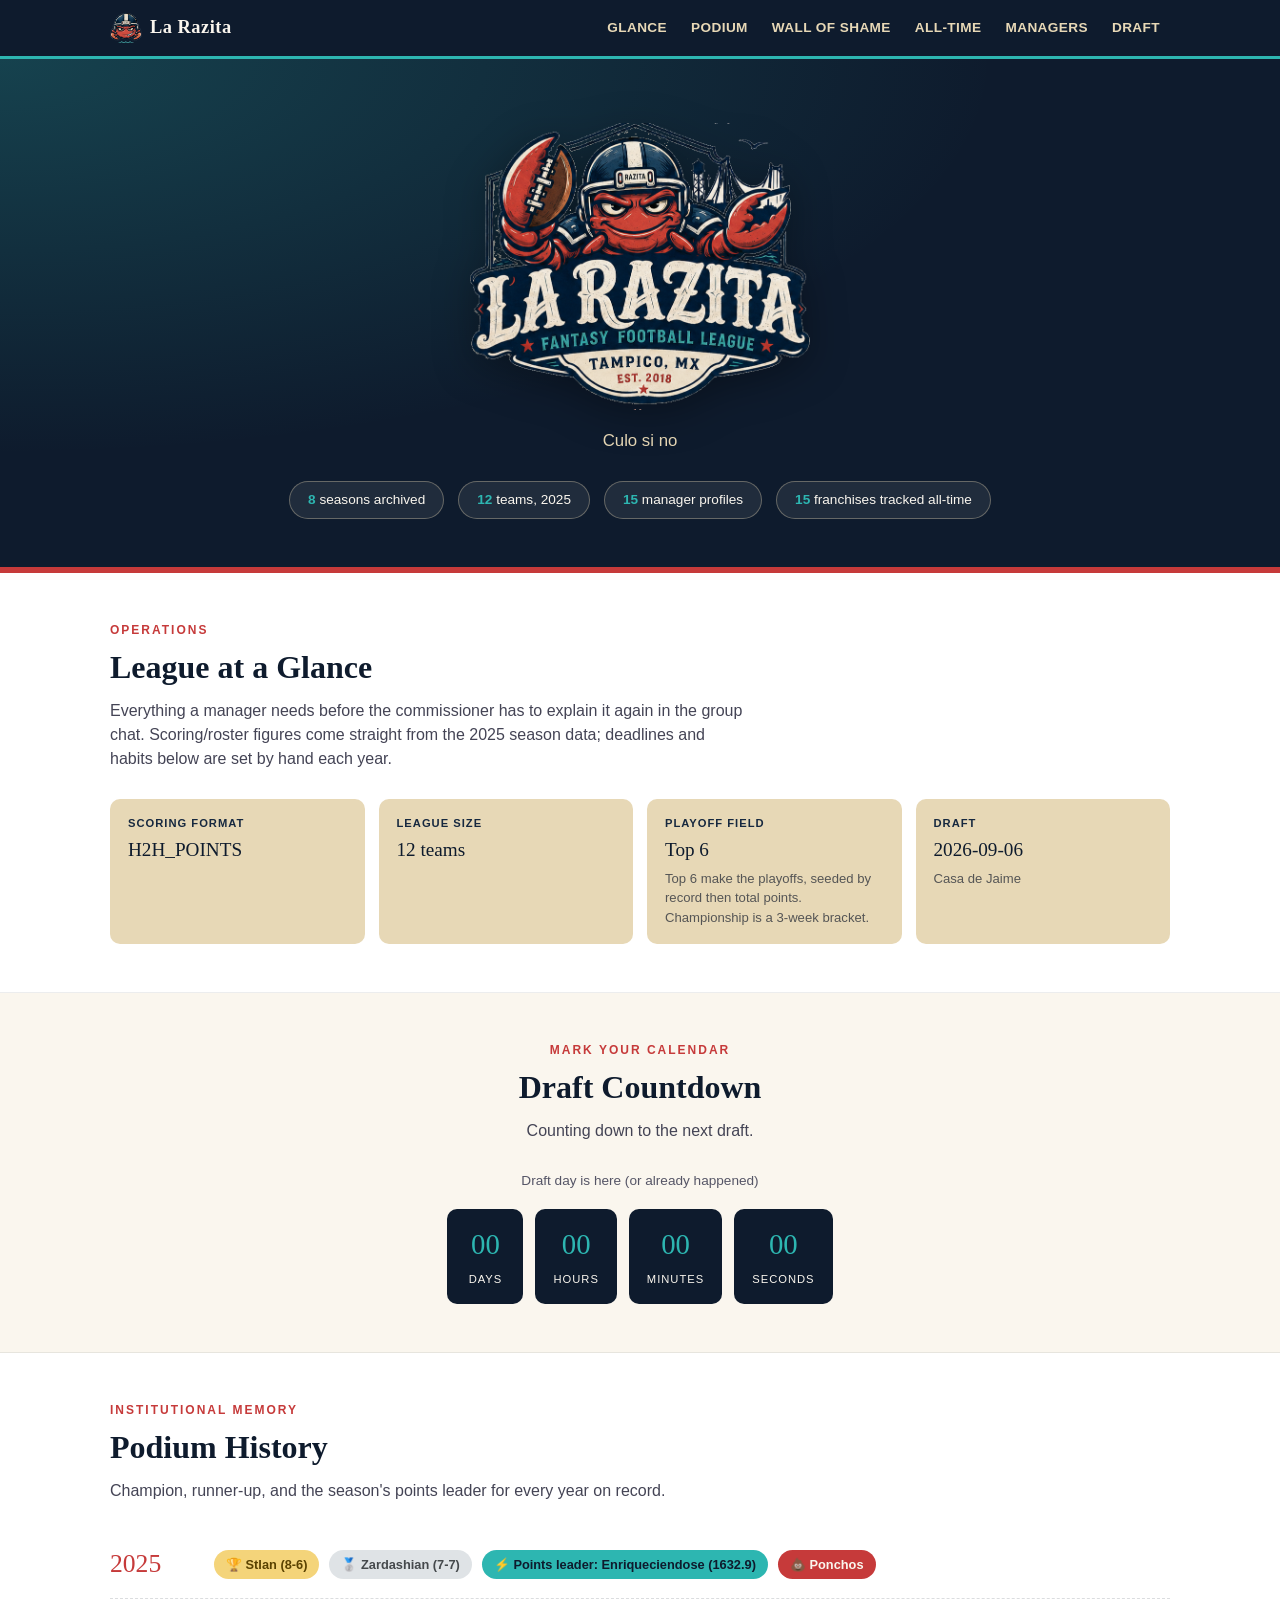
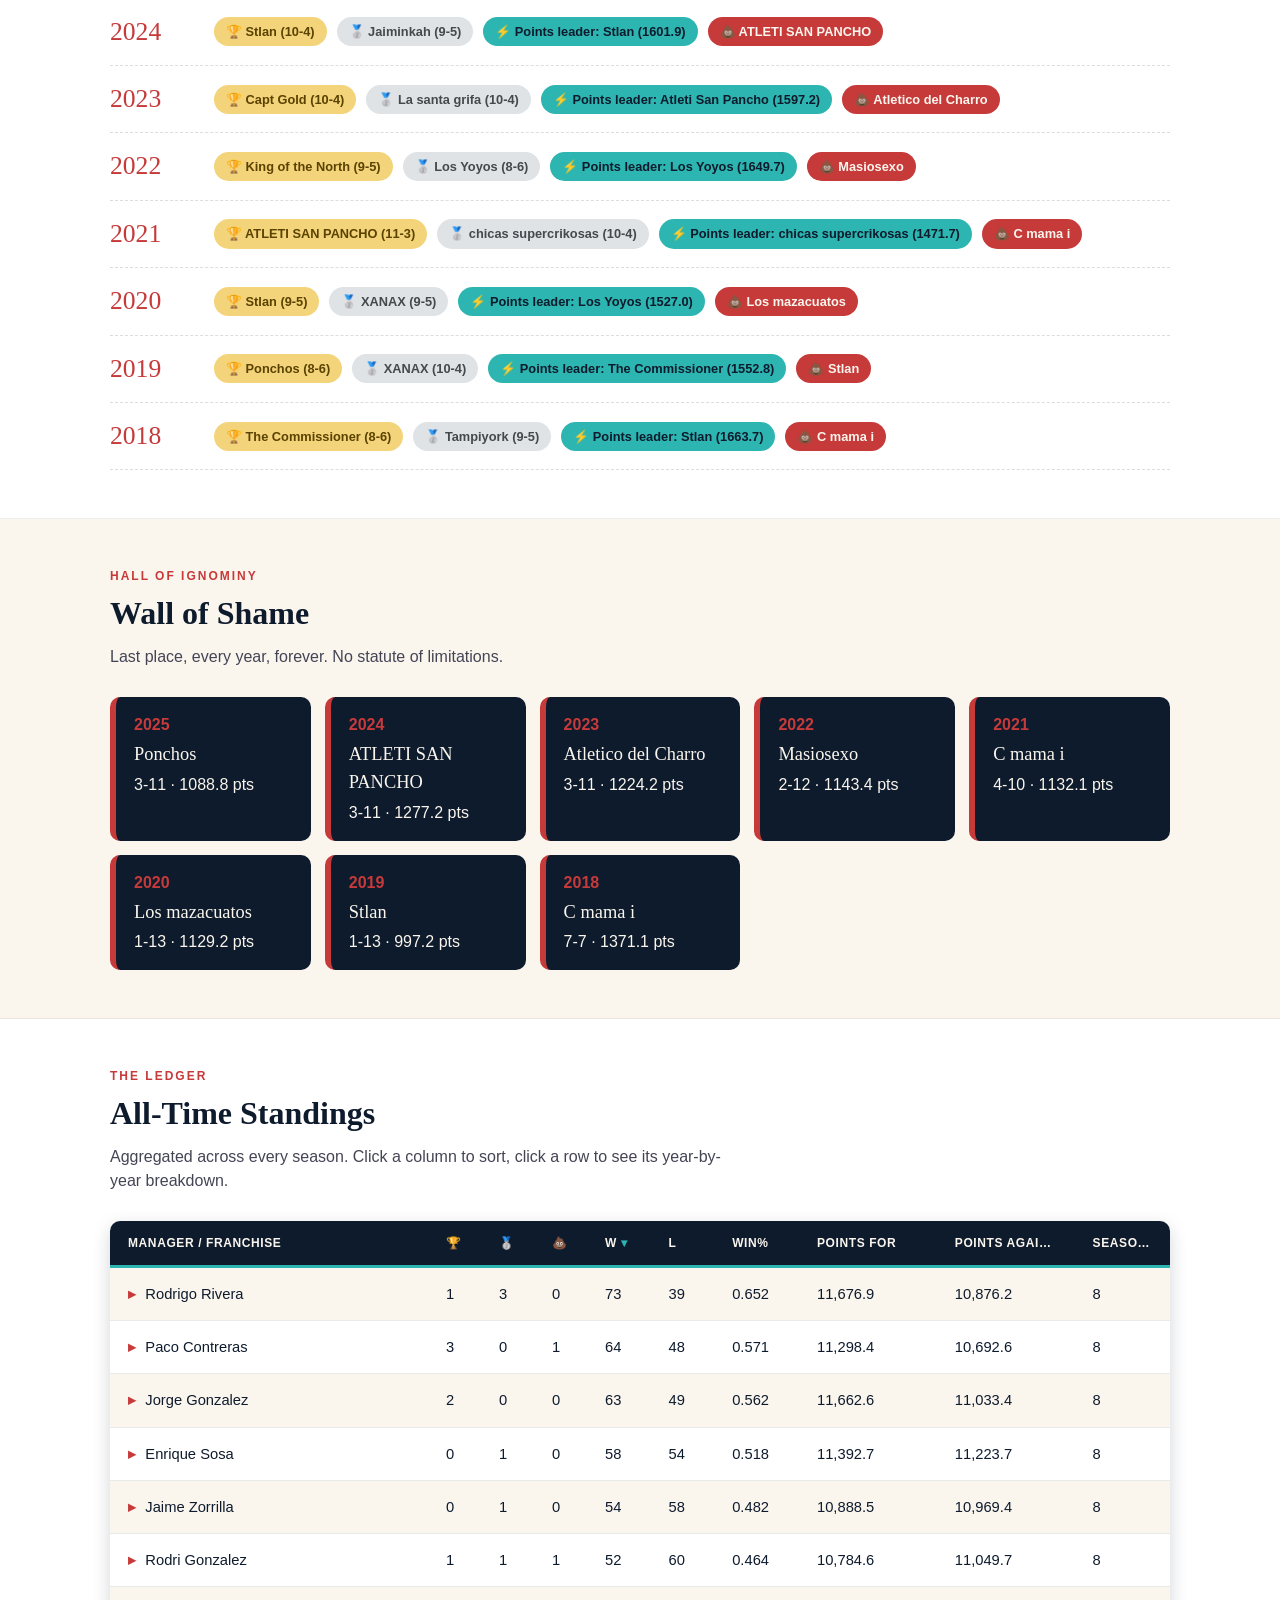
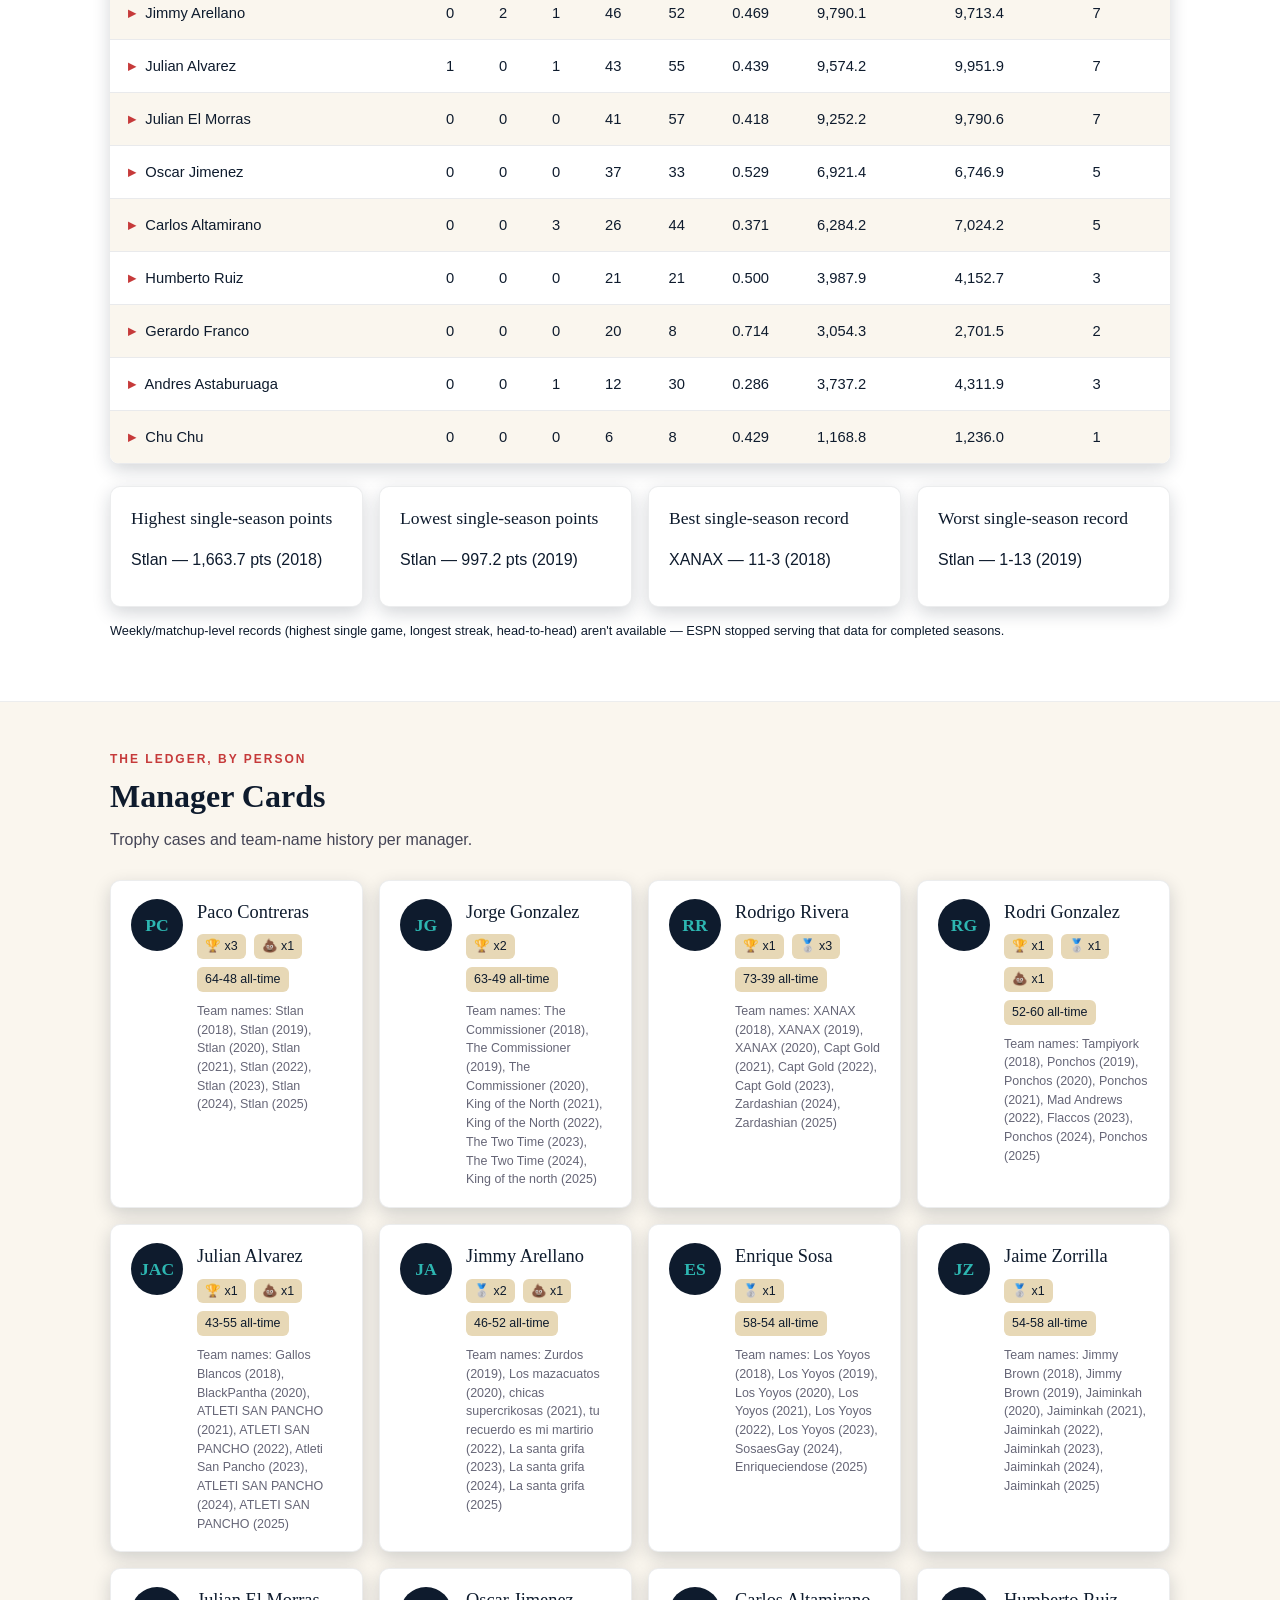
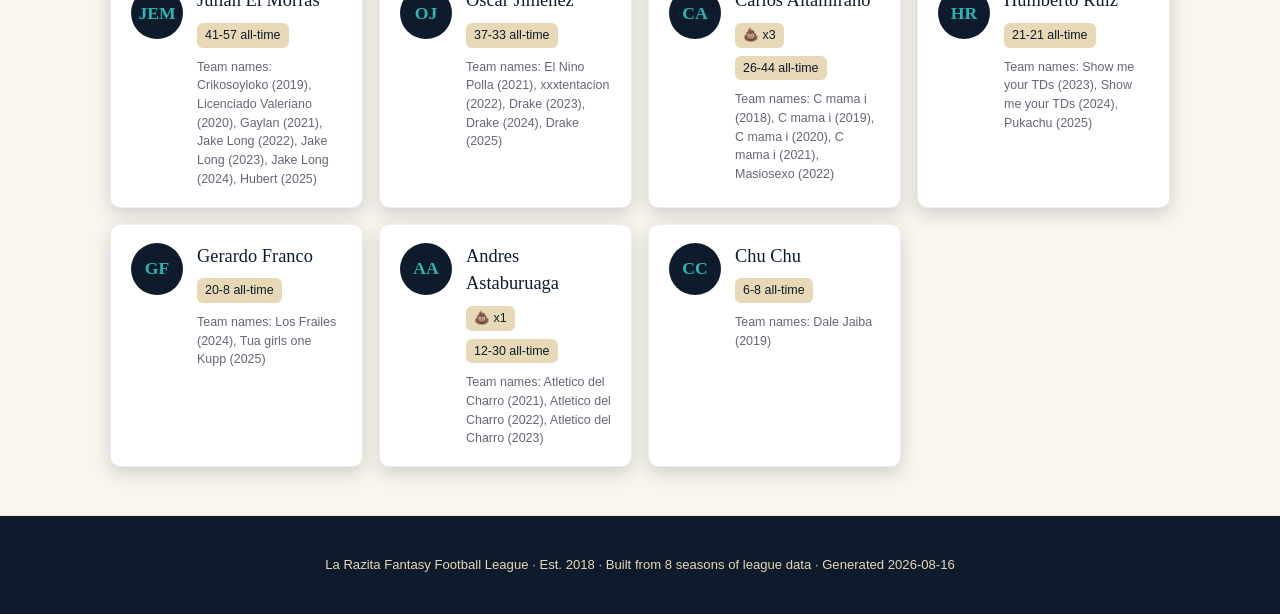
==== commit 17b95eca: "Remove Trade Deadline and Waivers rows from League at a Glance Not needed on the page — keep the Dra" ====
--- a/docs/index.html
+++ b/docs/index.html
@@ -73,16 +73,6 @@
         <div class="label">Draft</div>
         <div class="value">2026-09-06</div>
         <div class="sub">Casa de Jaime</div>
-      </div>
-      <div class="glance-item">
-        <div class="label">Trade Deadline</div>
-        <div class="value">Rules</div>
-        <div class="sub">Trades lock the Tuesday before Thanksgiving. 48-hour review window, 5 vetoes to reverse a trade.</div>
-      </div>
-      <div class="glance-item">
-        <div class="label">Waivers</div>
-        <div class="value">Rules</div>
-        <div class="sub">FAAB waivers, $100 budget, process runs daily. Continuous waivers, no season-long free-agent locks.</div>
       </div>
       
     </div>
@@ -2197,7 +2187,7 @@
   </div>
 </footer>
 
-<script id="league-data" type="application/json">{"generated_at": "2026-08-16T03:31:36.794664+00:00", "league": {"name": "La Razita", "founded": 2018, "years": [2018, 2019, 2020, 2021, 2022, 2023, 2024, 2025]}, "current_season": {"year": 2025, "league_name": "La Razita", "size": 12, "scoring_type": "H2H_POINTS", "playoff_team_count": 6, "champion": {"year": 2025, "team_id": 6, "team_name": "Stlan", "abbrev": null, "division_id": 1, "logo_url": "https://g.espncdn.com/lm-static/ffl/images/default_logos/14.svg", "owners": "", "playoff_seed": 4, "final_rank": 1, "wins": 8, "losses": 6, "ties": 0, "points_for": 1542.22, "points_against": 1397.02, "waiver_rank": 0}, "runner_up": {"year": 2025, "team_id": 5, "team_name": "Zardashian", "abbrev": null, "division_id": 1, "logo_url": "https://g.espncdn.com/lm-static/ffl/images/default_logos/1.svg", "owners": "{FFC0C39B-D5D0-409A-AE1E-5A40ED989C92}", "playoff_seed": 6, "final_rank": 2, "wins": 7, "losses": 7, "ties": 0, "points_for": 1452.8, "points_against": 1467.7, "waiver_rank": 0}, "last_place": {"year": 2025, "team_id": 8, "team_name": "Ponchos", "abbrev": null, "division_id": 1, "logo_url": "https://g.espncdn.com/lm-static/ffl/images/default_logos/16.svg", "owners": "{65D3C2B4-A05E-4708-96A4-0027CF30EEB2}", "playoff_seed": 0, "final_rank": 12, "wins": 3, "losses": 11, "ties": 0, "points_for": 1088.82, "points_against": 1337.52, "waiver_rank": 0}, "points_champ": {"year": 2025, "team_id": 4, "team_name": "Enriqueciendose", "abbrev": null, "division_id": 1, "logo_url": "https://g.espncdn.com/lm-static/ffl/images/default_logos/12.svg", "owners": "", "playoff_seed": 1, "final_rank": 4, "wins": 10, "losses": 4, "ties": 0, "points_for": 1632.88, "points_against": 1346.98, "waiver_rank": 0}, "teams": [{"year": 2025, "team_id": 6, "team_name": "Stlan", "abbrev": null, "division_id": 1, "logo_url": "https://g.espncdn.com/lm-static/ffl/images/default_logos/14.svg", "owners": "", "playoff_seed": 4, "final_rank": 1, "wins": 8, "losses": 6, "ties": 0, "points_for": 1542.22, "points_against": 1397.02, "waiver_rank": 0}, {"year": 2025, "team_id": 5, "team_name": "Zardashian", "abbrev": null, "division_id": 1, "logo_url": "https://g.espncdn.com/lm-static/ffl/images/default_logos/1.svg", "owners": "{FFC0C39B-D5D0-409A-AE1E-5A40ED989C92}", "playoff_seed": 6, "final_rank": 2, "wins": 7, "losses": 7, "ties": 0, "points_for": 1452.8, "points_against": 1467.7, "waiver_rank": 0}, {"year": 2025, "team_id": 10, "team_name": "Hubert", "abbrev": null, "division_id": 1, "logo_url": "https://g.espncdn.com/lm-static/ffl/images/default_logos/8.svg", "owners": "", "playoff_seed": 2, "final_rank": 3, "wins": 10, "losses": 4, "ties": 0, "points_for": 1459.38, "points_against": 1344.08, "waiver_rank": 0}, {"year": 2025, "team_id": 4, "team_name": "Enriqueciendose", "abbrev": null, "division_id": 1, "logo_url": "https://g.espncdn.com/lm-static/ffl/images/default_logos/12.svg", "owners": "", "playoff_seed": 1, "final_rank": 4, "wins": 10, "losses": 4, "ties": 0, "points_for": 1632.88, "points_against": 1346.98, "waiver_rank": 0}, {"year": 2025, "team_id": 11, "team_name": "Tua girls one Kupp", "abbrev": null, "division_id": 1, "logo_url": "https://g.espncdn.com/lm-static/ffl/images/default_logos/5.svg", "owners": "{AEF7B003-AF65-4453-A205-6EA2DE8BD8BE}", "playoff_seed": 3, "final_rank": 5, "wins": 10, "losses": 4, "ties": 0, "points_for": 1454.78, "points_against": 1269.46, "waiver_rank": 0}, {"year": 2025, "team_id": 2, "team_name": "Jaiminkah", "abbrev": null, "division_id": 1, "logo_url": "https://g.espncdn.com/lm-static/ffl/images/default_logos/19.svg", "owners": "", "playoff_seed": 5, "final_rank": 6, "wins": 8, "losses": 6, "ties": 0, "points_for": 1376.26, "points_against": 1391.06, "waiver_rank": 0}, {"year": 2025, "team_id": 7, "team_name": "Pukachu", "abbrev": null, "division_id": 1, "logo_url": "https://g.espncdn.com/lm-static/ffl/images/default_logos/11.svg", "owners": "", "playoff_seed": 0, "final_rank": 7, "wins": 7, "losses": 7, "ties": 0, "points_for": 1340.34, "points_against": 1422.9, "waiver_rank": 0}, {"year": 2025, "team_id": 3, "team_name": "ATLETI SAN PANCHO", "abbrev": null, "division_id": 1, "logo_url": "https://g.espncdn.com/lm-static/ffl/images/default_logos/20.svg", "owners": "", "playoff_seed": 0, "final_rank": 8, "wins": 5, "losses": 9, "ties": 0, "points_for": 1412.7, "points_against": 1529.58, "waiver_rank": 0}, {"year": 2025, "team_id": 12, "team_name": "Drake", "abbrev": null, "division_id": 1, "logo_url": "https://g.espncdn.com/lm-static/ffl/images/default_logos/18.svg", "owners": "", "playoff_seed": 0, "final_rank": 9, "wins": 6, "losses": 8, "ties": 0, "points_for": 1425.18, "points_against": 1525.88, "waiver_rank": 0}, {"year": 2025, "team_id": 9, "team_name": "La santa grifa", "abbrev": null, "division_id": 1, "logo_url": "https://g.espncdn.com/lm-static/ffl/images/default_logos/4.svg", "owners": "{68E6A4F4-BF6D-4F94-813B-F41061E3460D}", "playoff_seed": 0, "final_rank": 10, "wins": 5, "losses": 9, "ties": 0, "points_for": 1379.96, "points_against": 1419.36, "waiver_rank": 0}, {"year": 2025, "team_id": 1, "team_name": "King of the north", "abbrev": null, "division_id": 1, "logo_url": "https://g.espncdn.com/lm-static/ffl/images/default_logos/6.svg", "owners": "{5BE90AA5-7CB1-41A9-BEEB-138D56435A9B}", "playoff_seed": 0, "final_rank": 11, "wins": 5, "losses": 9, "ties": 0, "points_for": 1324.18, "points_against": 1437.96, "waiver_rank": 0}, {"year": 2025, "team_id": 8, "team_name": "Ponchos", "abbrev": null, "division_id": 1, "logo_url": "https://g.espncdn.com/lm-static/ffl/images/default_logos/16.svg", "owners": "{65D3C2B4-A05E-4708-96A4-0027CF30EEB2}", "playoff_seed": 0, "final_rank": 12, "wins": 3, "losses": 11, "ties": 0, "points_for": 1088.82, "points_against": 1337.52, "waiver_rank": 0}]}, "seasons": [{"year": 2025, "league_name": "La Razita", "size": 12, "scoring_type": "H2H_POINTS", "playoff_team_count": 6, "champion": {"year": 2025, "team_id": 6, "team_name": "Stlan", "abbrev": null, "division_id": 1, "logo_url": "https://g.espncdn.com/lm-static/ffl/images/default_logos/14.svg", "owners": "", "playoff_seed": 4, "final_rank": 1, "wins": 8, "losses": 6, "ties": 0, "points_for": 1542.22, "points_against": 1397.02, "waiver_rank": 0}, "runner_up": {"year": 2025, "team_id": 5, "team_name": "Zardashian", "abbrev": null, "division_id": 1, "logo_url": "https://g.espncdn.com/lm-static/ffl/images/default_logos/1.svg", "owners": "{FFC0C39B-D5D0-409A-AE1E-5A40ED989C92}", "playoff_seed": 6, "final_rank": 2, "wins": 7, "losses": 7, "ties": 0, "points_for": 1452.8, "points_against": 1467.7, "waiver_rank": 0}, "last_place": {"year": 2025, "team_id": 8, "team_name": "Ponchos", "abbrev": null, "division_id": 1, "logo_url": "https://g.espncdn.com/lm-static/ffl/images/default_logos/16.svg", "owners": "{65D3C2B4-A05E-4708-96A4-0027CF30EEB2}", "playoff_seed": 0, "final_rank": 12, "wins": 3, "losses": 11, "ties": 0, "points_for": 1088.82, "points_against": 1337.52, "waiver_rank": 0}, "points_champ": {"year": 2025, "team_id": 4, "team_name": "Enriqueciendose", "abbrev": null, "division_id": 1, "logo_url": "https://g.espncdn.com/lm-static/ffl/images/default_logos/12.svg", "owners": "", "playoff_seed": 1, "final_rank": 4, "wins": 10, "losses": 4, "ties": 0, "points_for": 1632.88, "points_against": 1346.98, "waiver_rank": 0}, "teams": [{"year": 2025, "team_id": 6, "team_name": "Stlan", "abbrev": null, "division_id": 1, "logo_url": "https://g.espncdn.com/lm-static/ffl/images/default_logos/14.svg", "owners": "", "playoff_seed": 4, "final_rank": 1, "wins": 8, "losses": 6, "ties": 0, "points_for": 1542.22, "points_against": 1397.02, "waiver_rank": 0}, {"year": 2025, "team_id": 5, "team_name": "Zardashian", "abbrev": null, "division_id": 1, "logo_url": "https://g.espncdn.com/lm-static/ffl/images/default_logos/1.svg", "owners": "{FFC0C39B-D5D0-409A-AE1E-5A40ED989C92}", "playoff_seed": 6, "final_rank": 2, "wins": 7, "losses": 7, "ties": 0, "points_for": 1452.8, "points_against": 1467.7, "waiver_rank": 0}, {"year": 2025, "team_id": 10, "team_name": "Hubert", "abbrev": null, "division_id": 1, "logo_url": "https://g.espncdn.com/lm-static/ffl/images/default_logos/8.svg", "owners": "", "playoff_seed": 2, "final_rank": 3, "wins": 10, "losses": 4, "ties": 0, "points_for": 1459.38, "points_against": 1344.08, "waiver_rank": 0}, {"year": 2025, "team_id": 4, "team_name": "Enriqueciendose", "abbrev": null, "division_id": 1, "logo_url": "https://g.espncdn.com/lm-static/ffl/images/default_logos/12.svg", "owners": "", "playoff_seed": 1, "final_rank": 4, "wins": 10, "losses": 4, "ties": 0, "points_for": 1632.88, "points_against": 1346.98, "waiver_rank": 0}, {"year": 2025, "team_id": 11, "team_name": "Tua girls one Kupp", "abbrev": null, "division_id": 1, "logo_url": "https://g.espncdn.com/lm-static/ffl/images/default_logos/5.svg", "owners": "{AEF7B003-AF65-4453-A205-6EA2DE8BD8BE}", "playoff_seed": 3, "final_rank": 5, "wins": 10, "losses": 4, "ties": 0, "points_for": 1454.78, "points_against": 1269.46, "waiver_rank": 0}, {"year": 2025, "team_id": 2, "team_name": "Jaiminkah", "abbrev": null, "division_id": 1, "logo_url": "https://g.espncdn.com/lm-static/ffl/images/default_logos/19.svg", "owners": "", "playoff_seed": 5, "final_rank": 6, "wins": 8, "losses": 6, "ties": 0, "points_for": 1376.26, "points_against": 1391.06, "waiver_rank": 0}, {"year": 2025, "team_id": 7, "team_name": "Pukachu", "abbrev": null, "division_id": 1, "logo_url": "https://g.espncdn.com/lm-static/ffl/images/default_logos/11.svg", "owners": "", "playoff_seed": 0, "final_rank": 7, "wins": 7, "losses": 7, "ties": 0, "points_for": 1340.34, "points_against": 1422.9, "waiver_rank": 0}, {"year": 2025, "team_id": 3, "team_name": "ATLETI SAN PANCHO", "abbrev": null, "division_id": 1, "logo_url": "https://g.espncdn.com/lm-static/ffl/images/default_logos/20.svg", "owners": "", "playoff_seed": 0, "final_rank": 8, "wins": 5, "losses": 9, "ties": 0, "points_for": 1412.7, "points_against": 1529.58, "waiver_rank": 0}, {"year": 2025, "team_id": 12, "team_name": "Drake", "abbrev": null, "division_id": 1, "logo_url": "https://g.espncdn.com/lm-static/ffl/images/default_logos/18.svg", "owners": "", "playoff_seed": 0, "final_rank": 9, "wins": 6, "losses": 8, "ties": 0, "points_for": 1425.18, "points_against": 1525.88, "waiver_rank": 0}, {"year": 2025, "team_id": 9, "team_name": "La santa grifa", "abbrev": null, "division_id": 1, "logo_url": "https://g.espncdn.com/lm-static/ffl/images/default_logos/4.svg", "owners": "{68E6A4F4-BF6D-4F94-813B-F41061E3460D}", "playoff_seed": 0, "final_rank": 10, "wins": 5, "losses": 9, "ties": 0, "points_for": 1379.96, "points_against": 1419.36, "waiver_rank": 0}, {"year": 2025, "team_id": 1, "team_name": "King of the north", "abbrev": null, "division_id": 1, "logo_url": "https://g.espncdn.com/lm-static/ffl/images/default_logos/6.svg", "owners": "{5BE90AA5-7CB1-41A9-BEEB-138D56435A9B}", "playoff_seed": 0, "final_rank": 11, "wins": 5, "losses": 9, "ties": 0, "points_for": 1324.18, "points_against": 1437.96, "waiver_rank": 0}, {"year": 2025, "team_id": 8, "team_name": "Ponchos", "abbrev": null, "division_id": 1, "logo_url": "https://g.espncdn.com/lm-static/ffl/images/default_logos/16.svg", "owners": "{65D3C2B4-A05E-4708-96A4-0027CF30EEB2}", "playoff_seed": 0, "final_rank": 12, "wins": 3, "losses": 11, "ties": 0, "points_for": 1088.82, "points_against": 1337.52, "waiver_rank": 0}]}, {"year": 2024, "league_name": "La Razita", "size": 12, "scoring_type": "H2H_POINTS", "playoff_team_count": 6, "champion": {"year": 2024, "team_id": 6, "team_name": "Stlan", "abbrev": null, "division_id": 1, "logo_url": "https://g.espncdn.com/lm-static/ffl/images/default_logos/14.svg", "owners": "", "playoff_seed": 2, "final_rank": 1, "wins": 10, "losses": 4, "ties": 0, "points_for": 1601.88, "points_against": 1449.34, "waiver_rank": 0}, "runner_up": {"year": 2024, "team_id": 2, "team_name": "Jaiminkah", "abbrev": null, "division_id": 1, "logo_url": "https://g.espncdn.com/lm-static/ffl/images/default_logos/19.svg", "owners": "", "playoff_seed": 5, "final_rank": 2, "wins": 9, "losses": 5, "ties": 0, "points_for": 1568.38, "points_against": 1441.38, "waiver_rank": 0}, "last_place": {"year": 2024, "team_id": 3, "team_name": "ATLETI SAN PANCHO", "abbrev": null, "division_id": 1, "logo_url": "https://g.espncdn.com/lm-static/ffl/images/default_logos/20.svg", "owners": "", "playoff_seed": 0, "final_rank": 12, "wins": 3, "losses": 11, "ties": 0, "points_for": 1277.2, "points_against": 1501.6, "waiver_rank": 0}, "points_champ": {"year": 2024, "team_id": 6, "team_name": "Stlan", "abbrev": null, "division_id": 1, "logo_url": "https://g.espncdn.com/lm-static/ffl/images/default_logos/14.svg", "owners": "", "playoff_seed": 2, "final_rank": 1, "wins": 10, "losses": 4, "ties": 0, "points_for": 1601.88, "points_against": 1449.34, "waiver_rank": 0}, "teams": [{"year": 2024, "team_id": 6, "team_name": "Stlan", "abbrev": null, "division_id": 1, "logo_url": "https://g.espncdn.com/lm-static/ffl/images/default_logos/14.svg", "owners": "", "playoff_seed": 2, "final_rank": 1, "wins": 10, "losses": 4, "ties": 0, "points_for": 1601.88, "points_against": 1449.34, "waiver_rank": 0}, {"year": 2024, "team_id": 2, "team_name": "Jaiminkah", "abbrev": null, "division_id": 1, "logo_url": "https://g.espncdn.com/lm-static/ffl/images/default_logos/19.svg", "owners": "", "playoff_seed": 5, "final_rank": 2, "wins": 9, "losses": 5, "ties": 0, "points_for": 1568.38, "points_against": 1441.38, "waiver_rank": 0}, {"year": 2024, "team_id": 1, "team_name": "The Two Time", "abbrev": null, "division_id": 2, "logo_url": "https://g.espncdn.com/lm-static/ffl/images/default_logos/6.svg", "owners": "{5BE90AA5-7CB1-41A9-BEEB-138D56435A9B}", "playoff_seed": 1, "final_rank": 3, "wins": 10, "losses": 4, "ties": 0, "points_for": 1462.04, "points_against": 1370.0, "waiver_rank": 0}, {"year": 2024, "team_id": 12, "team_name": "Drake", "abbrev": null, "division_id": 3, "logo_url": "https://g.espncdn.com/lm-static/ffl/images/default_logos/18.svg", "owners": "", "playoff_seed": 4, "final_rank": 4, "wins": 10, "losses": 4, "ties": 0, "points_for": 1426.14, "points_against": 1272.34, "waiver_rank": 0}, {"year": 2024, "team_id": 5, "team_name": "Zardashian", "abbrev": null, "division_id": 1, "logo_url": "https://g.espncdn.com/lm-static/ffl/images/default_logos/1.svg", "owners": "{FFC0C39B-D5D0-409A-AE1E-5A40ED989C92}", "playoff_seed": 6, "final_rank": 5, "wins": 8, "losses": 6, "ties": 0, "points_for": 1446.82, "points_against": 1459.04, "waiver_rank": 0}, {"year": 2024, "team_id": 11, "team_name": "Los Frailes", "abbrev": null, "division_id": 3, "logo_url": "https://g.espncdn.com/lm-static/ffl/images/default_logos/5.svg", "owners": "{AEF7B003-AF65-4453-A205-6EA2DE8BD8BE}", "playoff_seed": 3, "final_rank": 6, "wins": 10, "losses": 4, "ties": 0, "points_for": 1599.54, "points_against": 1432.0, "waiver_rank": 0}, {"year": 2024, "team_id": 8, "team_name": "Ponchos", "abbrev": null, "division_id": 2, "logo_url": "https://g.espncdn.com/lm-static/ffl/images/default_logos/16.svg", "owners": "{65D3C2B4-A05E-4708-96A4-0027CF30EEB2}", "playoff_seed": 0, "final_rank": 7, "wins": 7, "losses": 7, "ties": 0, "points_for": 1545.08, "points_against": 1516.58, "waiver_rank": 0}, {"year": 2024, "team_id": 7, "team_name": "Show me your TDs", "abbrev": null, "division_id": 3, "logo_url": "https://g.espncdn.com/lm-static/ffl/images/default_logos/11.svg", "owners": "", "playoff_seed": 0, "final_rank": 8, "wins": 8, "losses": 6, "ties": 0, "points_for": 1448.18, "points_against": 1345.28, "waiver_rank": 0}, {"year": 2024, "team_id": 10, "team_name": "Jake Long", "abbrev": null, "division_id": 2, "logo_url": "https://g.espncdn.com/lm-static/ffl/images/default_logos/8.svg", "owners": "", "playoff_seed": 0, "final_rank": 9, "wins": 3, "losses": 11, "ties": 0, "points_for": 1234.92, "points_against": 1380.64, "waiver_rank": 0}, {"year": 2024, "team_id": 9, "team_name": "La santa grifa", "abbrev": null, "division_id": 2, "logo_url": "https://g.espncdn.com/lm-static/ffl/images/default_logos/4.svg", "owners": "{68E6A4F4-BF6D-4F94-813B-F41061E3460D}", "playoff_seed": 0, "final_rank": 10, "wins": 3, "losses": 11, "ties": 0, "points_for": 1322.32, "points_against": 1550.48, "waiver_rank": 0}, {"year": 2024, "team_id": 4, "team_name": "SosaesGay", "abbrev": null, "division_id": 3, "logo_url": "https://g.espncdn.com/lm-static/ffl/images/default_logos/12.svg", "owners": "", "playoff_seed": 0, "final_rank": 11, "wins": 3, "losses": 11, "ties": 0, "points_for": 1244.96, "points_against": 1458.78, "waiver_rank": 0}, {"year": 2024, "team_id": 3, "team_name": "ATLETI SAN PANCHO", "abbrev": null, "division_id": 1, "logo_url": "https://g.espncdn.com/lm-static/ffl/images/default_logos/20.svg", "owners": "", "playoff_seed": 0, "final_rank": 12, "wins": 3, "losses": 11, "ties": 0, "points_for": 1277.2, "points_against": 1501.6, "waiver_rank": 0}]}, {"year": 2023, "league_name": "La Razita", "size": 12, "scoring_type": "H2H_POINTS", "playoff_team_count": 6, "champion": {"year": 2023, "team_id": 5, "team_name": "Capt Gold", "abbrev": null, "division_id": 1, "logo_url": "https://g.espncdn.com/lm-static/ffl/images/default_logos/1.svg", "owners": "{FFC0C39B-D5D0-409A-AE1E-5A40ED989C92}", "playoff_seed": 1, "final_rank": 1, "wins": 10, "losses": 4, "ties": 0, "points_for": 1569.52, "points_against": 1430.8, "waiver_rank": 0}, "runner_up": {"year": 2023, "team_id": 9, "team_name": "La santa grifa", "abbrev": null, "division_id": 2, "logo_url": "https://g.espncdn.com/lm-static/ffl/images/default_logos/4.svg", "owners": "{68E6A4F4-BF6D-4F94-813B-F41061E3460D}", "playoff_seed": 2, "final_rank": 2, "wins": 10, "losses": 4, "ties": 0, "points_for": 1454.26, "points_against": 1414.38, "waiver_rank": 0}, "last_place": {"year": 2023, "team_id": 11, "team_name": "Atletico del Charro", "abbrev": null, "division_id": 3, "logo_url": "https://g.espncdn.com/lm-static/ffl/images/default_logos/5.svg", "owners": "", "playoff_seed": 0, "final_rank": 12, "wins": 3, "losses": 11, "ties": 0, "points_for": 1224.2, "points_against": 1427.0, "waiver_rank": 0}, "points_champ": {"year": 2023, "team_id": 3, "team_name": "Atleti San Pancho", "abbrev": null, "division_id": 1, "logo_url": "https://g.espncdn.com/lm-static/ffl/images/default_logos/20.svg", "owners": "", "playoff_seed": 4, "final_rank": 3, "wins": 9, "losses": 5, "ties": 0, "points_for": 1597.24, "points_against": 1429.9, "waiver_rank": 0}, "teams": [{"year": 2023, "team_id": 5, "team_name": "Capt Gold", "abbrev": null, "division_id": 1, "logo_url": "https://g.espncdn.com/lm-static/ffl/images/default_logos/1.svg", "owners": "{FFC0C39B-D5D0-409A-AE1E-5A40ED989C92}", "playoff_seed": 1, "final_rank": 1, "wins": 10, "losses": 4, "ties": 0, "points_for": 1569.52, "points_against": 1430.8, "waiver_rank": 0}, {"year": 2023, "team_id": 9, "team_name": "La santa grifa", "abbrev": null, "division_id": 2, "logo_url": "https://g.espncdn.com/lm-static/ffl/images/default_logos/4.svg", "owners": "{68E6A4F4-BF6D-4F94-813B-F41061E3460D}", "playoff_seed": 2, "final_rank": 2, "wins": 10, "losses": 4, "ties": 0, "points_for": 1454.26, "points_against": 1414.38, "waiver_rank": 0}, {"year": 2023, "team_id": 3, "team_name": "Atleti San Pancho", "abbrev": null, "division_id": 1, "logo_url": "https://g.espncdn.com/lm-static/ffl/images/default_logos/20.svg", "owners": "", "playoff_seed": 4, "final_rank": 3, "wins": 9, "losses": 5, "ties": 0, "points_for": 1597.24, "points_against": 1429.9, "waiver_rank": 0}, {"year": 2023, "team_id": 10, "team_name": "Jake Long", "abbrev": null, "division_id": 2, "logo_url": "https://g.espncdn.com/lm-static/ffl/images/default_logos/8.svg", "owners": "", "playoff_seed": 6, "final_rank": 4, "wins": 6, "losses": 8, "ties": 0, "points_for": 1385.84, "points_against": 1455.7, "waiver_rank": 0}, {"year": 2023, "team_id": 12, "team_name": "Drake", "abbrev": null, "division_id": 3, "logo_url": "https://g.espncdn.com/lm-static/ffl/images/default_logos/18.svg", "owners": "", "playoff_seed": 5, "final_rank": 5, "wins": 8, "losses": 6, "ties": 0, "points_for": 1563.12, "points_against": 1367.54, "waiver_rank": 0}, {"year": 2023, "team_id": 4, "team_name": "Los Yoyos", "abbrev": null, "division_id": 3, "logo_url": "https://g.espncdn.com/lm-static/ffl/images/default_logos/12.svg", "owners": "", "playoff_seed": 3, "final_rank": 6, "wins": 9, "losses": 5, "ties": 0, "points_for": 1502.64, "points_against": 1419.62, "waiver_rank": 0}, {"year": 2023, "team_id": 7, "team_name": "Show me your TDs", "abbrev": null, "division_id": 3, "logo_url": "https://g.espncdn.com/lm-static/ffl/images/default_logos/11.svg", "owners": "", "playoff_seed": 0, "final_rank": 7, "wins": 6, "losses": 8, "ties": 0, "points_for": 1199.42, "points_against": 1384.52, "waiver_rank": 0}, {"year": 2023, "team_id": 1, "team_name": "The Two Time", "abbrev": null, "division_id": 2, "logo_url": "https://g.espncdn.com/lm-static/ffl/images/default_logos/6.svg", "owners": "{5BE90AA5-7CB1-41A9-BEEB-138D56435A9B}", "playoff_seed": 0, "final_rank": 8, "wins": 6, "losses": 8, "ties": 0, "points_for": 1457.24, "points_against": 1374.7, "waiver_rank": 0}, {"year": 2023, "team_id": 8, "team_name": "Flaccos", "abbrev": null, "division_id": 2, "logo_url": "https://g.espncdn.com/lm-static/ffl/images/default_logos/16.svg", "owners": "{65D3C2B4-A05E-4708-96A4-0027CF30EEB2}", "playoff_seed": 0, "final_rank": 9, "wins": 5, "losses": 9, "ties": 0, "points_for": 1276.52, "points_against": 1383.62, "waiver_rank": 0}, {"year": 2023, "team_id": 6, "team_name": "Stlan", "abbrev": null, "division_id": 1, "logo_url": "https://g.espncdn.com/lm-static/ffl/images/default_logos/14.svg", "owners": "", "playoff_seed": 0, "final_rank": 10, "wins": 6, "losses": 8, "ties": 0, "points_for": 1385.18, "points_against": 1423.18, "waiver_rank": 0}, {"year": 2023, "team_id": 2, "team_name": "Jaiminkah", "abbrev": null, "division_id": 1, "logo_url": "https://g.espncdn.com/lm-static/ffl/images/default_logos/19.svg", "owners": "", "playoff_seed": 0, "final_rank": 11, "wins": 6, "losses": 8, "ties": 0, "points_for": 1347.32, "points_against": 1451.54, "waiver_rank": 0}, {"year": 2023, "team_id": 11, "team_name": "Atletico del Charro", "abbrev": null, "division_id": 3, "logo_url": "https://g.espncdn.com/lm-static/ffl/images/default_logos/5.svg", "owners": "", "playoff_seed": 0, "final_rank": 12, "wins": 3, "losses": 11, "ties": 0, "points_for": 1224.2, "points_against": 1427.0, "waiver_rank": 0}]}, {"year": 2022, "league_name": "La Razita", "size": 12, "scoring_type": "H2H_POINTS", "playoff_team_count": 6, "champion": {"year": 2022, "team_id": 1, "team_name": "King of the North", "abbrev": null, "division_id": 2, "logo_url": "https://g.espncdn.com/lm-static/ffl/images/default_logos/6.svg", "owners": "{5BE90AA5-7CB1-41A9-BEEB-138D56435A9B}", "playoff_seed": 1, "final_rank": 1, "wins": 9, "losses": 5, "ties": 0, "points_for": 1558.5, "points_against": 1402.82, "waiver_rank": 0}, "runner_up": {"year": 2022, "team_id": 4, "team_name": "Los Yoyos", "abbrev": null, "division_id": 3, "logo_url": "https://g.espncdn.com/lm-static/ffl/images/default_logos/12.svg", "owners": "", "playoff_seed": 6, "final_rank": 2, "wins": 8, "losses": 6, "ties": 0, "points_for": 1649.68, "points_against": 1555.66, "waiver_rank": 0}, "last_place": {"year": 2022, "team_id": 7, "team_name": "Masiosexo", "abbrev": null, "division_id": 3, "logo_url": "https://g.espncdn.com/lm-static/ffl/images/default_logos/11.svg", "owners": "", "playoff_seed": 0, "final_rank": 12, "wins": 2, "losses": 12, "ties": 0, "points_for": 1143.4, "points_against": 1523.0, "waiver_rank": 0}, "points_champ": {"year": 2022, "team_id": 4, "team_name": "Los Yoyos", "abbrev": null, "division_id": 3, "logo_url": "https://g.espncdn.com/lm-static/ffl/images/default_logos/12.svg", "owners": "", "playoff_seed": 6, "final_rank": 2, "wins": 8, "losses": 6, "ties": 0, "points_for": 1649.68, "points_against": 1555.66, "waiver_rank": 0}, "teams": [{"year": 2022, "team_id": 1, "team_name": "King of the North", "abbrev": null, "division_id": 2, "logo_url": "https://g.espncdn.com/lm-static/ffl/images/default_logos/6.svg", "owners": "{5BE90AA5-7CB1-41A9-BEEB-138D56435A9B}", "playoff_seed": 1, "final_rank": 1, "wins": 9, "losses": 5, "ties": 0, "points_for": 1558.5, "points_against": 1402.82, "waiver_rank": 0}, {"year": 2022, "team_id": 4, "team_name": "Los Yoyos", "abbrev": null, "division_id": 3, "logo_url": "https://g.espncdn.com/lm-static/ffl/images/default_logos/12.svg", "owners": "", "playoff_seed": 6, "final_rank": 2, "wins": 8, "losses": 6, "ties": 0, "points_for": 1649.68, "points_against": 1555.66, "waiver_rank": 0}, {"year": 2022, "team_id": 6, "team_name": "Stlan", "abbrev": null, "division_id": 2, "logo_url": "https://g.espncdn.com/lm-static/ffl/images/default_logos/14.svg", "owners": "", "playoff_seed": 4, "final_rank": 3, "wins": 9, "losses": 5, "ties": 0, "points_for": 1396.5, "points_against": 1315.3, "waiver_rank": 0}, {"year": 2022, "team_id": 5, "team_name": "Capt Gold", "abbrev": null, "division_id": 1, "logo_url": "https://g.espncdn.com/lm-static/ffl/images/default_logos/1.svg", "owners": "{FFC0C39B-D5D0-409A-AE1E-5A40ED989C92}", "playoff_seed": 2, "final_rank": 4, "wins": 9, "losses": 5, "ties": 0, "points_for": 1431.42, "points_against": 1344.2, "waiver_rank": 0}, {"year": 2022, "team_id": 9, "team_name": "tu recuerdo es mi martirio", "abbrev": null, "division_id": 2, "logo_url": "https://g.espncdn.com/lm-static/ffl/images/default_logos/4.svg", "owners": "{68E6A4F4-BF6D-4F94-813B-F41061E3460D}", "playoff_seed": 5, "final_rank": 5, "wins": 8, "losses": 6, "ties": 0, "points_for": 1579.58, "points_against": 1457.52, "waiver_rank": 0}, {"year": 2022, "team_id": 8, "team_name": "Mad Andrews", "abbrev": null, "division_id": 1, "logo_url": "https://g.espncdn.com/lm-static/ffl/images/default_logos/16.svg", "owners": "{65D3C2B4-A05E-4708-96A4-0027CF30EEB2}", "playoff_seed": 3, "final_rank": 6, "wins": 9, "losses": 5, "ties": 0, "points_for": 1334.86, "points_against": 1468.34, "waiver_rank": 0}, {"year": 2022, "team_id": 3, "team_name": "ATLETI SAN PANCHO", "abbrev": null, "division_id": 1, "logo_url": "https://g.espncdn.com/lm-static/ffl/images/default_logos/20.svg", "owners": "", "playoff_seed": 0, "final_rank": 7, "wins": 6, "losses": 8, "ties": 0, "points_for": 1394.34, "points_against": 1363.52, "waiver_rank": 0}, {"year": 2022, "team_id": 2, "team_name": "Jaiminkah", "abbrev": null, "division_id": 3, "logo_url": "https://g.espncdn.com/lm-static/ffl/images/default_logos/19.svg", "owners": "", "playoff_seed": 0, "final_rank": 8, "wins": 6, "losses": 8, "ties": 0, "points_for": 1394.26, "points_against": 1409.36, "waiver_rank": 0}, {"year": 2022, "team_id": 12, "team_name": "xxxtentacion", "abbrev": null, "division_id": 1, "logo_url": "https://g.espncdn.com/lm-static/ffl/images/default_logos/18.svg", "owners": "", "playoff_seed": 0, "final_rank": 9, "wins": 6, "losses": 8, "ties": 0, "points_for": 1342.3, "points_against": 1405.4, "waiver_rank": 0}, {"year": 2022, "team_id": 11, "team_name": "Atletico del Charro", "abbrev": null, "division_id": 3, "logo_url": "https://g.espncdn.com/lm-static/ffl/images/default_logos/5.svg", "owners": "", "playoff_seed": 0, "final_rank": 10, "wins": 6, "losses": 8, "ties": 0, "points_for": 1426.16, "points_against": 1366.06, "waiver_rank": 0}, {"year": 2022, "team_id": 10, "team_name": "Jake Long", "abbrev": null, "division_id": 2, "logo_url": "https://g.espncdn.com/lm-static/ffl/images/default_logos/8.svg", "owners": "", "playoff_seed": 0, "final_rank": 11, "wins": 6, "losses": 8, "ties": 0, "points_for": 1357.86, "points_against": 1397.68, "waiver_rank": 0}, {"year": 2022, "team_id": 7, "team_name": "Masiosexo", "abbrev": null, "division_id": 3, "logo_url": "https://g.espncdn.com/lm-static/ffl/images/default_logos/11.svg", "owners": "", "playoff_seed": 0, "final_rank": 12, "wins": 2, "losses": 12, "ties": 0, "points_for": 1143.4, "points_against": 1523.0, "waiver_rank": 0}]}, {"year": 2021, "league_name": "La Razita", "size": 12, "scoring_type": "H2H_POINTS", "playoff_team_count": 6, "champion": {"year": 2021, "team_id": 3, "team_name": "ATLETI SAN PANCHO", "abbrev": null, "division_id": 1, "logo_url": "https://g.espncdn.com/lm-static/ffl/images/default_logos/20.svg", "owners": "", "playoff_seed": 2, "final_rank": 1, "wins": 11, "losses": 3, "ties": 0, "points_for": 1352.58, "points_against": 1180.58, "waiver_rank": 0}, "runner_up": {"year": 2021, "team_id": 9, "team_name": "chicas supercrikosas", "abbrev": null, "division_id": 2, "logo_url": "https://g.espncdn.com/lm-static/ffl/images/default_logos/4.svg", "owners": "{68E6A4F4-BF6D-4F94-813B-F41061E3460D}", "playoff_seed": 3, "final_rank": 2, "wins": 10, "losses": 4, "ties": 0, "points_for": 1471.66, "points_against": 1197.9, "waiver_rank": 0}, "last_place": {"year": 2021, "team_id": 7, "team_name": "C mama i", "abbrev": null, "division_id": 3, "logo_url": "https://g.espncdn.com/lm-static/ffl/images/default_logos/11.svg", "owners": "", "playoff_seed": 0, "final_rank": 12, "wins": 4, "losses": 10, "ties": 0, "points_for": 1132.1, "points_against": 1283.16, "waiver_rank": 0}, "points_champ": {"year": 2021, "team_id": 9, "team_name": "chicas supercrikosas", "abbrev": null, "division_id": 2, "logo_url": "https://g.espncdn.com/lm-static/ffl/images/default_logos/4.svg", "owners": "{68E6A4F4-BF6D-4F94-813B-F41061E3460D}", "playoff_seed": 3, "final_rank": 2, "wins": 10, "losses": 4, "ties": 0, "points_for": 1471.66, "points_against": 1197.9, "waiver_rank": 0}, "teams": [{"year": 2021, "team_id": 3, "team_name": "ATLETI SAN PANCHO", "abbrev": null, "division_id": 1, "logo_url": "https://g.espncdn.com/lm-static/ffl/images/default_logos/20.svg", "owners": "", "playoff_seed": 2, "final_rank": 1, "wins": 11, "losses": 3, "ties": 0, "points_for": 1352.58, "points_against": 1180.58, "waiver_rank": 0}, {"year": 2021, "team_id": 9, "team_name": "chicas supercrikosas", "abbrev": null, "division_id": 2, "logo_url": "https://g.espncdn.com/lm-static/ffl/images/default_logos/4.svg", "owners": "{68E6A4F4-BF6D-4F94-813B-F41061E3460D}", "playoff_seed": 3, "final_rank": 2, "wins": 10, "losses": 4, "ties": 0, "points_for": 1471.66, "points_against": 1197.9, "waiver_rank": 0}, {"year": 2021, "team_id": 2, "team_name": "Jaiminkah", "abbrev": null, "division_id": 3, "logo_url": "https://g.espncdn.com/lm-static/ffl/images/default_logos/19.svg", "owners": "", "playoff_seed": 5, "final_rank": 3, "wins": 9, "losses": 5, "ties": 0, "points_for": 1379.26, "points_against": 1327.54, "waiver_rank": 0}, {"year": 2021, "team_id": 6, "team_name": "Stlan", "abbrev": null, "division_id": 2, "logo_url": "https://g.espncdn.com/lm-static/ffl/images/default_logos/14.svg", "owners": "", "playoff_seed": 1, "final_rank": 4, "wins": 11, "losses": 3, "ties": 0, "points_for": 1391.66, "points_against": 1130.18, "waiver_rank": 0}, {"year": 2021, "team_id": 1, "team_name": "King of the North", "abbrev": null, "division_id": 2, "logo_url": "https://g.espncdn.com/lm-static/ffl/images/default_logos/6.svg", "owners": "{5BE90AA5-7CB1-41A9-BEEB-138D56435A9B}", "playoff_seed": 6, "final_rank": 5, "wins": 8, "losses": 6, "ties": 0, "points_for": 1306.0, "points_against": 1175.0, "waiver_rank": 0}, {"year": 2021, "team_id": 5, "team_name": "Capt Gold", "abbrev": null, "division_id": 1, "logo_url": "https://g.espncdn.com/lm-static/ffl/images/default_logos/1.svg", "owners": "{FFC0C39B-D5D0-409A-AE1E-5A40ED989C92}", "playoff_seed": 4, "final_rank": 6, "wins": 9, "losses": 5, "ties": 0, "points_for": 1317.54, "points_against": 1212.88, "waiver_rank": 0}, {"year": 2021, "team_id": 11, "team_name": "Atletico del Charro", "abbrev": null, "division_id": 3, "logo_url": "https://g.espncdn.com/lm-static/ffl/images/default_logos/5.svg", "owners": "", "playoff_seed": 0, "final_rank": 7, "wins": 3, "losses": 11, "ties": 0, "points_for": 1086.88, "points_against": 1518.88, "waiver_rank": 0}, {"year": 2021, "team_id": 8, "team_name": "Ponchos", "abbrev": null, "division_id": 1, "logo_url": "https://g.espncdn.com/lm-static/ffl/images/default_logos/16.svg", "owners": "{65D3C2B4-A05E-4708-96A4-0027CF30EEB2}", "playoff_seed": 0, "final_rank": 8, "wins": 3, "losses": 11, "ties": 0, "points_for": 1183.34, "points_against": 1349.82, "waiver_rank": 0}, {"year": 2021, "team_id": 12, "team_name": "El Nino Polla", "abbrev": null, "division_id": 1, "logo_url": "https://g.espncdn.com/lm-static/ffl/images/default_logos/18.svg", "owners": "", "playoff_seed": 0, "final_rank": 9, "wins": 7, "losses": 7, "ties": 0, "points_for": 1164.7, "points_against": 1175.7, "waiver_rank": 0}, {"year": 2021, "team_id": 4, "team_name": "Los Yoyos", "abbrev": null, "division_id": 3, "logo_url": "https://g.espncdn.com/lm-static/ffl/images/default_logos/12.svg", "owners": "", "playoff_seed": 0, "final_rank": 10, "wins": 5, "losses": 9, "ties": 0, "points_for": 1281.78, "points_against": 1352.22, "waiver_rank": 0}, {"year": 2021, "team_id": 10, "team_name": "Gaylan", "abbrev": null, "division_id": 2, "logo_url": "https://g.espncdn.com/lm-static/ffl/images/default_logos/8.svg", "owners": "", "playoff_seed": 0, "final_rank": 11, "wins": 4, "losses": 10, "ties": 0, "points_for": 1200.02, "points_against": 1363.66, "waiver_rank": 0}, {"year": 2021, "team_id": 7, "team_name": "C mama i", "abbrev": null, "division_id": 3, "logo_url": "https://g.espncdn.com/lm-static/ffl/images/default_logos/11.svg", "owners": "", "playoff_seed": 0, "final_rank": 12, "wins": 4, "losses": 10, "ties": 0, "points_for": 1132.1, "points_against": 1283.16, "waiver_rank": 0}]}, {"year": 2020, "league_name": "La Razita", "size": 12, "scoring_type": "H2H_POINTS", "playoff_team_count": 6, "champion": {"year": 2020, "team_id": 6, "team_name": "Stlan", "abbrev": null, "division_id": 1, "logo_url": "https://g.espncdn.com/lm-static/ffl/images/default_logos/14.svg", "owners": "", "playoff_seed": 4, "final_rank": 1, "wins": 9, "losses": 5, "ties": 0, "points_for": 1320.08, "points_against": 1316.76, "waiver_rank": 0}, "runner_up": {"year": 2020, "team_id": 5, "team_name": "XANAX", "abbrev": null, "division_id": 1, "logo_url": "https://g.espncdn.com/lm-static/ffl/images/default_logos/1.svg", "owners": "{FFC0C39B-D5D0-409A-AE1E-5A40ED989C92}", "playoff_seed": 3, "final_rank": 2, "wins": 9, "losses": 5, "ties": 0, "points_for": 1354.96, "points_against": 1203.98, "waiver_rank": 0}, "last_place": {"year": 2020, "team_id": 9, "team_name": "Los mazacuatos", "abbrev": null, "division_id": 1, "logo_url": "https://g.espncdn.com/lm-static/ffl/images/default_logos/4.svg", "owners": "{68E6A4F4-BF6D-4F94-813B-F41061E3460D}", "playoff_seed": 0, "final_rank": 10, "wins": 1, "losses": 13, "ties": 0, "points_for": 1129.22, "points_against": 1426.98, "waiver_rank": 0}, "points_champ": {"year": 2020, "team_id": 4, "team_name": "Los Yoyos", "abbrev": null, "division_id": 1, "logo_url": "https://g.espncdn.com/lm-static/ffl/images/default_logos/12.svg", "owners": "", "playoff_seed": 1, "final_rank": 4, "wins": 11, "losses": 3, "ties": 0, "points_for": 1526.96, "points_against": 1348.28, "waiver_rank": 0}, "teams": [{"year": 2020, "team_id": 6, "team_name": "Stlan", "abbrev": null, "division_id": 1, "logo_url": "https://g.espncdn.com/lm-static/ffl/images/default_logos/14.svg", "owners": "", "playoff_seed": 4, "final_rank": 1, "wins": 9, "losses": 5, "ties": 0, "points_for": 1320.08, "points_against": 1316.76, "waiver_rank": 0}, {"year": 2020, "team_id": 5, "team_name": "XANAX", "abbrev": null, "division_id": 1, "logo_url": "https://g.espncdn.com/lm-static/ffl/images/default_logos/1.svg", "owners": "{FFC0C39B-D5D0-409A-AE1E-5A40ED989C92}", "playoff_seed": 3, "final_rank": 2, "wins": 9, "losses": 5, "ties": 0, "points_for": 1354.96, "points_against": 1203.98, "waiver_rank": 0}, {"year": 2020, "team_id": 10, "team_name": "Licenciado Valeriano", "abbrev": null, "division_id": 1, "logo_url": "https://g.espncdn.com/lm-static/ffl/images/default_logos/8.svg", "owners": "", "playoff_seed": 2, "final_rank": 3, "wins": 9, "losses": 5, "ties": 0, "points_for": 1506.18, "points_against": 1333.5, "waiver_rank": 0}, {"year": 2020, "team_id": 4, "team_name": "Los Yoyos", "abbrev": null, "division_id": 1, "logo_url": "https://g.espncdn.com/lm-static/ffl/images/default_logos/12.svg", "owners": "", "playoff_seed": 1, "final_rank": 4, "wins": 11, "losses": 3, "ties": 0, "points_for": 1526.96, "points_against": 1348.28, "waiver_rank": 0}, {"year": 2020, "team_id": 3, "team_name": "BlackPantha", "abbrev": null, "division_id": 1, "logo_url": "https://g.espncdn.com/lm-static/ffl/images/default_logos/20.svg", "owners": "", "playoff_seed": 0, "final_rank": 5, "wins": 6, "losses": 8, "ties": 0, "points_for": 1297.48, "points_against": 1370.88, "waiver_rank": 0}, {"year": 2020, "team_id": 7, "team_name": "C mama i", "abbrev": null, "division_id": 1, "logo_url": "https://g.espncdn.com/lm-static/ffl/images/default_logos/11.svg", "owners": "", "playoff_seed": 0, "final_rank": 6, "wins": 6, "losses": 8, "ties": 0, "points_for": 1210.1, "points_against": 1353.76, "waiver_rank": 0}, {"year": 2020, "team_id": 1, "team_name": "The Commissioner", "abbrev": null, "division_id": 1, "logo_url": "https://g.espncdn.com/lm-static/ffl/images/default_logos/6.svg", "owners": "{5BE90AA5-7CB1-41A9-BEEB-138D56435A9B}", "playoff_seed": 6, "final_rank": 7, "wins": 7, "losses": 7, "ties": 0, "points_for": 1411.84, "points_against": 1375.4, "waiver_rank": 0}, {"year": 2020, "team_id": 8, "team_name": "Ponchos", "abbrev": null, "division_id": 1, "logo_url": "https://g.espncdn.com/lm-static/ffl/images/default_logos/16.svg", "owners": "{65D3C2B4-A05E-4708-96A4-0027CF30EEB2}", "playoff_seed": 5, "final_rank": 8, "wins": 8, "losses": 6, "ties": 0, "points_for": 1412.44, "points_against": 1288.68, "waiver_rank": 0}, {"year": 2020, "team_id": 2, "team_name": "Jaiminkah", "abbrev": null, "division_id": 1, "logo_url": "https://g.espncdn.com/lm-static/ffl/images/default_logos/19.svg", "owners": "", "playoff_seed": 0, "final_rank": 9, "wins": 4, "losses": 10, "ties": 0, "points_for": 1214.2, "points_against": 1365.24, "waiver_rank": 0}, {"year": 2020, "team_id": 9, "team_name": "Los mazacuatos", "abbrev": null, "division_id": 1, "logo_url": "https://g.espncdn.com/lm-static/ffl/images/default_logos/4.svg", "owners": "{68E6A4F4-BF6D-4F94-813B-F41061E3460D}", "playoff_seed": 0, "final_rank": 10, "wins": 1, "losses": 13, "ties": 0, "points_for": 1129.22, "points_against": 1426.98, "waiver_rank": 0}]}, {"year": 2019, "league_name": "La Razita", "size": 12, "scoring_type": "H2H_POINTS", "playoff_team_count": 6, "champion": {"year": 2019, "team_id": 3, "team_name": "Ponchos", "abbrev": null, "division_id": 1, "logo_url": "https://g.espncdn.com/lm-static/ffl/images/default_logos/20.svg", "owners": "{65D3C2B4-A05E-4708-96A4-0027CF30EEB2}", "playoff_seed": 4, "final_rank": 1, "wins": 8, "losses": 6, "ties": 0, "points_for": 1325.72, "points_against": 1237.18, "waiver_rank": 0}, "runner_up": {"year": 2019, "team_id": 5, "team_name": "XANAX", "abbrev": null, "division_id": 1, "logo_url": "https://g.espncdn.com/lm-static/ffl/images/default_logos/1.svg", "owners": "{FFC0C39B-D5D0-409A-AE1E-5A40ED989C92}", "playoff_seed": 2, "final_rank": 2, "wins": 10, "losses": 4, "ties": 0, "points_for": 1465.56, "points_against": 1339.9, "waiver_rank": 0}, "last_place": {"year": 2019, "team_id": 6, "team_name": "Stlan", "abbrev": null, "division_id": 1, "logo_url": "https://g.espncdn.com/lm-static/ffl/images/default_logos/14.svg", "owners": "", "playoff_seed": 0, "final_rank": 10, "wins": 1, "losses": 13, "ties": 0, "points_for": 997.18, "points_against": 1365.44, "waiver_rank": 0}, "points_champ": {"year": 2019, "team_id": 1, "team_name": "The Commissioner", "abbrev": null, "division_id": 1, "logo_url": "https://g.espncdn.com/lm-static/ffl/images/default_logos/6.svg", "owners": "{5BE90AA5-7CB1-41A9-BEEB-138D56435A9B}", "playoff_seed": 1, "final_rank": 3, "wins": 10, "losses": 4, "ties": 0, "points_for": 1552.8, "points_against": 1294.48, "waiver_rank": 0}, "teams": [{"year": 2019, "team_id": 3, "team_name": "Ponchos", "abbrev": null, "division_id": 1, "logo_url": "https://g.espncdn.com/lm-static/ffl/images/default_logos/20.svg", "owners": "{65D3C2B4-A05E-4708-96A4-0027CF30EEB2}", "playoff_seed": 4, "final_rank": 1, "wins": 8, "losses": 6, "ties": 0, "points_for": 1325.72, "points_against": 1237.18, "waiver_rank": 0}, {"year": 2019, "team_id": 5, "team_name": "XANAX", "abbrev": null, "division_id": 1, "logo_url": "https://g.espncdn.com/lm-static/ffl/images/default_logos/1.svg", "owners": "{FFC0C39B-D5D0-409A-AE1E-5A40ED989C92}", "playoff_seed": 2, "final_rank": 2, "wins": 10, "losses": 4, "ties": 0, "points_for": 1465.56, "points_against": 1339.9, "waiver_rank": 0}, {"year": 2019, "team_id": 1, "team_name": "The Commissioner", "abbrev": null, "division_id": 1, "logo_url": "https://g.espncdn.com/lm-static/ffl/images/default_logos/6.svg", "owners": "{5BE90AA5-7CB1-41A9-BEEB-138D56435A9B}", "playoff_seed": 1, "final_rank": 3, "wins": 10, "losses": 4, "ties": 0, "points_for": 1552.8, "points_against": 1294.48, "waiver_rank": 0}, {"year": 2019, "team_id": 9, "team_name": "Zurdos", "abbrev": null, "division_id": 1, "logo_url": "https://g.espncdn.com/lm-static/ffl/images/default_logos/4.svg", "owners": "{68E6A4F4-BF6D-4F94-813B-F41061E3460D}", "playoff_seed": 3, "final_rank": 4, "wins": 9, "losses": 5, "ties": 0, "points_for": 1453.08, "points_against": 1246.78, "waiver_rank": 0}, {"year": 2019, "team_id": 4, "team_name": "Los Yoyos", "abbrev": null, "division_id": 1, "logo_url": "https://g.espncdn.com/lm-static/ffl/images/default_logos/12.svg", "owners": "", "playoff_seed": 5, "final_rank": 5, "wins": 8, "losses": 6, "ties": 0, "points_for": 1265.68, "points_against": 1206.26, "waiver_rank": 0}, {"year": 2019, "team_id": 7, "team_name": "C mama i", "abbrev": null, "division_id": 1, "logo_url": "https://g.espncdn.com/lm-static/ffl/images/default_logos/11.svg", "owners": "", "playoff_seed": 0, "final_rank": 6, "wins": 7, "losses": 7, "ties": 0, "points_for": 1427.46, "points_against": 1426.9, "waiver_rank": 0}, {"year": 2019, "team_id": 8, "team_name": "Dale Jaiba", "abbrev": null, "division_id": 1, "logo_url": "https://g.espncdn.com/lm-static/ffl/images/default_logos/16.svg", "owners": "{2FFD4018-C347-49EE-9DAB-68A64BA3CD0F}", "playoff_seed": 0, "final_rank": 7, "wins": 6, "losses": 8, "ties": 0, "points_for": 1168.8, "points_against": 1236.02, "waiver_rank": 0}, {"year": 2019, "team_id": 2, "team_name": "Jimmy Brown", "abbrev": null, "division_id": 1, "logo_url": "https://g.espncdn.com/lm-static/ffl/images/default_logos/19.svg", "owners": "", "playoff_seed": 6, "final_rank": 8, "wins": 8, "losses": 6, "ties": 0, "points_for": 1281.6, "points_against": 1177.62, "waiver_rank": 0}, {"year": 2019, "team_id": 10, "team_name": "Crikosoyloko", "abbrev": null, "division_id": 1, "logo_url": "https://g.espncdn.com/lm-static/ffl/images/default_logos/8.svg", "owners": "", "playoff_seed": 0, "final_rank": 9, "wins": 3, "losses": 11, "ties": 0, "points_for": 1108.0, "points_against": 1515.3, "waiver_rank": 0}, {"year": 2019, "team_id": 6, "team_name": "Stlan", "abbrev": null, "division_id": 1, "logo_url": "https://g.espncdn.com/lm-static/ffl/images/default_logos/14.svg", "owners": "", "playoff_seed": 0, "final_rank": 10, "wins": 1, "losses": 13, "ties": 0, "points_for": 997.18, "points_against": 1365.44, "waiver_rank": 0}]}, {"year": 2018, "league_name": "La Razita", "size": 12, "scoring_type": "H2H_POINTS", "playoff_team_count": 6, "champion": {"year": 2018, "team_id": 1, "team_name": "The Commissioner", "abbrev": null, "division_id": 1, "logo_url": "https://g.espncdn.com/lm-static/ffl/images/default_logos/6.svg", "owners": "{5BE90AA5-7CB1-41A9-BEEB-138D56435A9B}", "playoff_seed": 4, "final_rank": 1, "wins": 8, "losses": 6, "ties": 0, "points_for": 1589.96, "points_against": 1603.06, "waiver_rank": 0}, "runner_up": {"year": 2018, "team_id": 3, "team_name": "Tampiyork", "abbrev": null, "division_id": 1, "logo_url": "https://g.espncdn.com/lm-static/ffl/images/default_logos/20.svg", "owners": "{65D3C2B4-A05E-4708-96A4-0027CF30EEB2}", "playoff_seed": 3, "final_rank": 2, "wins": 9, "losses": 5, "ties": 0, "points_for": 1617.82, "points_against": 1467.94, "waiver_rank": 0}, "last_place": {"year": 2018, "team_id": 7, "team_name": "C mama i", "abbrev": null, "division_id": 1, "logo_url": "https://g.espncdn.com/lm-static/ffl/images/default_logos/11.svg", "owners": "", "playoff_seed": 5, "final_rank": 8, "wins": 7, "losses": 7, "ties": 0, "points_for": 1371.12, "points_against": 1437.34, "waiver_rank": 0}, "points_champ": {"year": 2018, "team_id": 6, "team_name": "Stlan", "abbrev": null, "division_id": 1, "logo_url": "https://g.espncdn.com/lm-static/ffl/images/default_logos/14.svg", "owners": "", "playoff_seed": 2, "final_rank": 3, "wins": 10, "losses": 4, "ties": 0, "points_for": 1663.66, "points_against": 1295.34, "waiver_rank": 0}, "teams": [{"year": 2018, "team_id": 1, "team_name": "The Commissioner", "abbrev": null, "division_id": 1, "logo_url": "https://g.espncdn.com/lm-static/ffl/images/default_logos/6.svg", "owners": "{5BE90AA5-7CB1-41A9-BEEB-138D56435A9B}", "playoff_seed": 4, "final_rank": 1, "wins": 8, "losses": 6, "ties": 0, "points_for": 1589.96, "points_against": 1603.06, "waiver_rank": 0}, {"year": 2018, "team_id": 3, "team_name": "Tampiyork", "abbrev": null, "division_id": 1, "logo_url": "https://g.espncdn.com/lm-static/ffl/images/default_logos/20.svg", "owners": "{65D3C2B4-A05E-4708-96A4-0027CF30EEB2}", "playoff_seed": 3, "final_rank": 2, "wins": 9, "losses": 5, "ties": 0, "points_for": 1617.82, "points_against": 1467.94, "waiver_rank": 0}, {"year": 2018, "team_id": 6, "team_name": "Stlan", "abbrev": null, "division_id": 1, "logo_url": "https://g.espncdn.com/lm-static/ffl/images/default_logos/14.svg", "owners": "", "playoff_seed": 2, "final_rank": 3, "wins": 10, "losses": 4, "ties": 0, "points_for": 1663.66, "points_against": 1295.34, "waiver_rank": 0}, {"year": 2018, "team_id": 5, "team_name": "XANAX", "abbrev": null, "division_id": 1, "logo_url": "https://g.espncdn.com/lm-static/ffl/images/default_logos/1.svg", "owners": "{FFC0C39B-D5D0-409A-AE1E-5A40ED989C92}", "playoff_seed": 1, "final_rank": 4, "wins": 11, "losses": 3, "ties": 0, "points_for": 1638.28, "points_against": 1417.72, "waiver_rank": 0}, {"year": 2018, "team_id": 8, "team_name": "Gallos Blancos", "abbrev": null, "division_id": 1, "logo_url": "https://g.espncdn.com/lm-static/ffl/images/default_logos/16.svg", "owners": "", "playoff_seed": 0, "final_rank": 5, "wins": 3, "losses": 11, "ties": 0, "points_for": 1242.66, "points_against": 1575.88, "waiver_rank": 0}, {"year": 2018, "team_id": 2, "team_name": "Jimmy Brown", "abbrev": null, "division_id": 1, "logo_url": "https://g.espncdn.com/lm-static/ffl/images/default_logos/19.svg", "owners": "", "playoff_seed": 6, "final_rank": 6, "wins": 4, "losses": 10, "ties": 0, "points_for": 1327.22, "points_against": 1405.68, "waiver_rank": 0}, {"year": 2018, "team_id": 4, "team_name": "Los Yoyos", "abbrev": null, "division_id": 1, "logo_url": "https://g.espncdn.com/lm-static/ffl/images/default_logos/12.svg", "owners": "", "playoff_seed": 0, "final_rank": 7, "wins": 4, "losses": 10, "ties": 0, "points_for": 1288.1, "points_against": 1535.86, "waiver_rank": 0}, {"year": 2018, "team_id": 7, "team_name": "C mama i", "abbrev": null, "division_id": 1, "logo_url": "https://g.espncdn.com/lm-static/ffl/images/default_logos/11.svg", "owners": "", "playoff_seed": 5, "final_rank": 8, "wins": 7, "losses": 7, "ties": 0, "points_for": 1371.12, "points_against": 1437.34, "waiver_rank": 0}]}], "wall_of_shame": [{"year": 2025, "team_id": 8, "team_name": "Ponchos", "abbrev": null, "division_id": 1, "logo_url": "https://g.espncdn.com/lm-static/ffl/images/default_logos/16.svg", "owners": "{65D3C2B4-A05E-4708-96A4-0027CF30EEB2}", "playoff_seed": 0, "final_rank": 12, "wins": 3, "losses": 11, "ties": 0, "points_for": 1088.82, "points_against": 1337.52, "waiver_rank": 0}, {"year": 2024, "team_id": 3, "team_name": "ATLETI SAN PANCHO", "abbrev": null, "division_id": 1, "logo_url": "https://g.espncdn.com/lm-static/ffl/images/default_logos/20.svg", "owners": "", "playoff_seed": 0, "final_rank": 12, "wins": 3, "losses": 11, "ties": 0, "points_for": 1277.2, "points_against": 1501.6, "waiver_rank": 0}, {"year": 2023, "team_id": 11, "team_name": "Atletico del Charro", "abbrev": null, "division_id": 3, "logo_url": "https://g.espncdn.com/lm-static/ffl/images/default_logos/5.svg", "owners": "", "playoff_seed": 0, "final_rank": 12, "wins": 3, "losses": 11, "ties": 0, "points_for": 1224.2, "points_against": 1427.0, "waiver_rank": 0}, {"year": 2022, "team_id": 7, "team_name": "Masiosexo", "abbrev": null, "division_id": 3, "logo_url": "https://g.espncdn.com/lm-static/ffl/images/default_logos/11.svg", "owners": "", "playoff_seed": 0, "final_rank": 12, "wins": 2, "losses": 12, "ties": 0, "points_for": 1143.4, "points_against": 1523.0, "waiver_rank": 0}, {"year": 2021, "team_id": 7, "team_name": "C mama i", "abbrev": null, "division_id": 3, "logo_url": "https://g.espncdn.com/lm-static/ffl/images/default_logos/11.svg", "owners": "", "playoff_seed": 0, "final_rank": 12, "wins": 4, "losses": 10, "ties": 0, "points_for": 1132.1, "points_against": 1283.16, "waiver_rank": 0}, {"year": 2020, "team_id": 9, "team_name": "Los mazacuatos", "abbrev": null, "division_id": 1, "logo_url": "https://g.espncdn.com/lm-static/ffl/images/default_logos/4.svg", "owners": "{68E6A4F4-BF6D-4F94-813B-F41061E3460D}", "playoff_seed": 0, "final_rank": 10, "wins": 1, "losses": 13, "ties": 0, "points_for": 1129.22, "points_against": 1426.98, "waiver_rank": 0}, {"year": 2019, "team_id": 6, "team_name": "Stlan", "abbrev": null, "division_id": 1, "logo_url": "https://g.espncdn.com/lm-static/ffl/images/default_logos/14.svg", "owners": "", "playoff_seed": 0, "final_rank": 10, "wins": 1, "losses": 13, "ties": 0, "points_for": 997.18, "points_against": 1365.44, "waiver_rank": 0}, {"year": 2018, "team_id": 7, "team_name": "C mama i", "abbrev": null, "division_id": 1, "logo_url": "https://g.espncdn.com/lm-static/ffl/images/default_logos/11.svg", "owners": "", "playoff_seed": 5, "final_rank": 8, "wins": 7, "losses": 7, "ties": 0, "points_for": 1371.12, "points_against": 1437.34, "waiver_rank": 0}], "all_time_standings": [{"key": "mgr_03", "display_name": "Rodrigo Rivera", "unlinked": false, "seasons_played": 8, "championships": 1, "runner_ups": 3, "wall_of_shame": 0, "wins": 73, "losses": 39, "ties": 0, "points_for": 11676.9, "points_against": 10876.22, "years": [2018, 2019, 2020, 2021, 2022, 2023, 2024, 2025], "by_year": [{"year": 2025, "team_name": "Zardashian", "wins": 7, "losses": 7, "ties": 0, "win_pct": 0.5, "points_for": 1452.8, "points_against": 1467.7, "final_rank": 2}, {"year": 2024, "team_name": "Zardashian", "wins": 8, "losses": 6, "ties": 0, "win_pct": 0.571, "points_for": 1446.82, "points_against": 1459.04, "final_rank": 5}, {"year": 2023, "team_name": "Capt Gold", "wins": 10, "losses": 4, "ties": 0, "win_pct": 0.714, "points_for": 1569.52, "points_against": 1430.8, "final_rank": 1}, {"year": 2022, "team_name": "Capt Gold", "wins": 9, "losses": 5, "ties": 0, "win_pct": 0.643, "points_for": 1431.42, "points_against": 1344.2, "final_rank": 4}, {"year": 2021, "team_name": "Capt Gold", "wins": 9, "losses": 5, "ties": 0, "win_pct": 0.643, "points_for": 1317.54, "points_against": 1212.88, "final_rank": 6}, {"year": 2020, "team_name": "XANAX", "wins": 9, "losses": 5, "ties": 0, "win_pct": 0.643, "points_for": 1354.96, "points_against": 1203.98, "final_rank": 2}, {"year": 2019, "team_name": "XANAX", "wins": 10, "losses": 4, "ties": 0, "win_pct": 0.714, "points_for": 1465.56, "points_against": 1339.9, "final_rank": 2}, {"year": 2018, "team_name": "XANAX", "wins": 11, "losses": 3, "ties": 0, "win_pct": 0.786, "points_for": 1638.28, "points_against": 1417.72, "final_rank": 4}], "win_pct": 0.652}, {"key": "mgr_06", "display_name": "Paco Contreras", "unlinked": false, "seasons_played": 8, "championships": 3, "runner_ups": 0, "wall_of_shame": 1, "wins": 64, "losses": 48, "ties": 0, "points_for": 11298.36, "points_against": 10692.56, "years": [2018, 2019, 2020, 2021, 2022, 2023, 2024, 2025], "by_year": [{"year": 2025, "team_name": "Stlan", "wins": 8, "losses": 6, "ties": 0, "win_pct": 0.571, "points_for": 1542.22, "points_against": 1397.02, "final_rank": 1}, {"year": 2024, "team_name": "Stlan", "wins": 10, "losses": 4, "ties": 0, "win_pct": 0.714, "points_for": 1601.88, "points_against": 1449.34, "final_rank": 1}, {"year": 2023, "team_name": "Stlan", "wins": 6, "losses": 8, "ties": 0, "win_pct": 0.429, "points_for": 1385.18, "points_against": 1423.18, "final_rank": 10}, {"year": 2022, "team_name": "Stlan", "wins": 9, "losses": 5, "ties": 0, "win_pct": 0.643, "points_for": 1396.5, "points_against": 1315.3, "final_rank": 3}, {"year": 2021, "team_name": "Stlan", "wins": 11, "losses": 3, "ties": 0, "win_pct": 0.786, "points_for": 1391.66, "points_against": 1130.18, "final_rank": 4}, {"year": 2020, "team_name": "Stlan", "wins": 9, "losses": 5, "ties": 0, "win_pct": 0.643, "points_for": 1320.08, "points_against": 1316.76, "final_rank": 1}, {"year": 2019, "team_name": "Stlan", "wins": 1, "losses": 13, "ties": 0, "win_pct": 0.071, "points_for": 997.18, "points_against": 1365.44, "final_rank": 10}, {"year": 2018, "team_name": "Stlan", "wins": 10, "losses": 4, "ties": 0, "win_pct": 0.714, "points_for": 1663.66, "points_against": 1295.34, "final_rank": 3}], "win_pct": 0.571}, {"key": "mgr_01", "display_name": "Jorge Gonzalez", "unlinked": false, "seasons_played": 8, "championships": 2, "runner_ups": 0, "wall_of_shame": 0, "wins": 63, "losses": 49, "ties": 0, "points_for": 11662.56, "points_against": 11033.42, "years": [2018, 2019, 2020, 2021, 2022, 2023, 2024, 2025], "by_year": [{"year": 2025, "team_name": "King of the north", "wins": 5, "losses": 9, "ties": 0, "win_pct": 0.357, "points_for": 1324.18, "points_against": 1437.96, "final_rank": 11}, {"year": 2024, "team_name": "The Two Time", "wins": 10, "losses": 4, "ties": 0, "win_pct": 0.714, "points_for": 1462.04, "points_against": 1370.0, "final_rank": 3}, {"year": 2023, "team_name": "The Two Time", "wins": 6, "losses": 8, "ties": 0, "win_pct": 0.429, "points_for": 1457.24, "points_against": 1374.7, "final_rank": 8}, {"year": 2022, "team_name": "King of the North", "wins": 9, "losses": 5, "ties": 0, "win_pct": 0.643, "points_for": 1558.5, "points_against": 1402.82, "final_rank": 1}, {"year": 2021, "team_name": "King of the North", "wins": 8, "losses": 6, "ties": 0, "win_pct": 0.571, "points_for": 1306.0, "points_against": 1175.0, "final_rank": 5}, {"year": 2020, "team_name": "The Commissioner", "wins": 7, "losses": 7, "ties": 0, "win_pct": 0.5, "points_for": 1411.84, "points_against": 1375.4, "final_rank": 7}, {"year": 2019, "team_name": "The Commissioner", "wins": 10, "losses": 4, "ties": 0, "win_pct": 0.714, "points_for": 1552.8, "points_against": 1294.48, "final_rank": 3}, {"year": 2018, "team_name": "The Commissioner", "wins": 8, "losses": 6, "ties": 0, "win_pct": 0.571, "points_for": 1589.96, "points_against": 1603.06, "final_rank": 1}], "win_pct": 0.562}, {"key": "mgr_08", "display_name": "Enrique Sosa", "unlinked": false, "seasons_played": 8, "championships": 0, "runner_ups": 1, "wall_of_shame": 0, "wins": 58, "losses": 54, "ties": 0, "points_for": 11392.68, "points_against": 11223.66, "years": [2018, 2019, 2020, 2021, 2022, 2023, 2024, 2025], "by_year": [{"year": 2025, "team_name": "Enriqueciendose", "wins": 10, "losses": 4, "ties": 0, "win_pct": 0.714, "points_for": 1632.88, "points_against": 1346.98, "final_rank": 4}, {"year": 2024, "team_name": "SosaesGay", "wins": 3, "losses": 11, "ties": 0, "win_pct": 0.214, "points_for": 1244.96, "points_against": 1458.78, "final_rank": 11}, {"year": 2023, "team_name": "Los Yoyos", "wins": 9, "losses": 5, "ties": 0, "win_pct": 0.643, "points_for": 1502.64, "points_against": 1419.62, "final_rank": 6}, {"year": 2022, "team_name": "Los Yoyos", "wins": 8, "losses": 6, "ties": 0, "win_pct": 0.571, "points_for": 1649.68, "points_against": 1555.66, "final_rank": 2}, {"year": 2021, "team_name": "Los Yoyos", "wins": 5, "losses": 9, "ties": 0, "win_pct": 0.357, "points_for": 1281.78, "points_against": 1352.22, "final_rank": 10}, {"year": 2020, "team_name": "Los Yoyos", "wins": 11, "losses": 3, "ties": 0, "win_pct": 0.786, "points_for": 1526.96, "points_against": 1348.28, "final_rank": 4}, {"year": 2019, "team_name": "Los Yoyos", "wins": 8, "losses": 6, "ties": 0, "win_pct": 0.571, "points_for": 1265.68, "points_against": 1206.26, "final_rank": 5}, {"year": 2018, "team_name": "Los Yoyos", "wins": 4, "losses": 10, "ties": 0, "win_pct": 0.286, "points_for": 1288.1, "points_against": 1535.86, "final_rank": 7}], "win_pct": 0.518}, {"key": "mgr_07", "display_name": "Jaime Zorrilla", "unlinked": false, "seasons_played": 8, "championships": 0, "runner_ups": 1, "wall_of_shame": 0, "wins": 54, "losses": 58, "ties": 0, "points_for": 10888.5, "points_against": 10969.42, "years": [2018, 2019, 2020, 2021, 2022, 2023, 2024, 2025], "by_year": [{"year": 2025, "team_name": "Jaiminkah", "wins": 8, "losses": 6, "ties": 0, "win_pct": 0.571, "points_for": 1376.26, "points_against": 1391.06, "final_rank": 6}, {"year": 2024, "team_name": "Jaiminkah", "wins": 9, "losses": 5, "ties": 0, "win_pct": 0.643, "points_for": 1568.38, "points_against": 1441.38, "final_rank": 2}, {"year": 2023, "team_name": "Jaiminkah", "wins": 6, "losses": 8, "ties": 0, "win_pct": 0.429, "points_for": 1347.32, "points_against": 1451.54, "final_rank": 11}, {"year": 2022, "team_name": "Jaiminkah", "wins": 6, "losses": 8, "ties": 0, "win_pct": 0.429, "points_for": 1394.26, "points_against": 1409.36, "final_rank": 8}, {"year": 2021, "team_name": "Jaiminkah", "wins": 9, "losses": 5, "ties": 0, "win_pct": 0.643, "points_for": 1379.26, "points_against": 1327.54, "final_rank": 3}, {"year": 2020, "team_name": "Jaiminkah", "wins": 4, "losses": 10, "ties": 0, "win_pct": 0.286, "points_for": 1214.2, "points_against": 1365.24, "final_rank": 9}, {"year": 2019, "team_name": "Jimmy Brown", "wins": 8, "losses": 6, "ties": 0, "win_pct": 0.571, "points_for": 1281.6, "points_against": 1177.62, "final_rank": 8}, {"year": 2018, "team_name": "Jimmy Brown", "wins": 4, "losses": 10, "ties": 0, "win_pct": 0.286, "points_for": 1327.22, "points_against": 1405.68, "final_rank": 6}], "win_pct": 0.482}, {"key": "mgr_02", "display_name": "Rodri Gonzalez", "unlinked": false, "seasons_played": 8, "championships": 1, "runner_ups": 1, "wall_of_shame": 1, "wins": 52, "losses": 60, "ties": 0, "points_for": 10784.6, "points_against": 11049.68, "years": [2018, 2019, 2020, 2021, 2022, 2023, 2024, 2025], "by_year": [{"year": 2025, "team_name": "Ponchos", "wins": 3, "losses": 11, "ties": 0, "win_pct": 0.214, "points_for": 1088.82, "points_against": 1337.52, "final_rank": 12}, {"year": 2024, "team_name": "Ponchos", "wins": 7, "losses": 7, "ties": 0, "win_pct": 0.5, "points_for": 1545.08, "points_against": 1516.58, "final_rank": 7}, {"year": 2023, "team_name": "Flaccos", "wins": 5, "losses": 9, "ties": 0, "win_pct": 0.357, "points_for": 1276.52, "points_against": 1383.62, "final_rank": 9}, {"year": 2022, "team_name": "Mad Andrews", "wins": 9, "losses": 5, "ties": 0, "win_pct": 0.643, "points_for": 1334.86, "points_against": 1468.34, "final_rank": 6}, {"year": 2021, "team_name": "Ponchos", "wins": 3, "losses": 11, "ties": 0, "win_pct": 0.214, "points_for": 1183.34, "points_against": 1349.82, "final_rank": 8}, {"year": 2020, "team_name": "Ponchos", "wins": 8, "losses": 6, "ties": 0, "win_pct": 0.571, "points_for": 1412.44, "points_against": 1288.68, "final_rank": 8}, {"year": 2019, "team_name": "Ponchos", "wins": 8, "losses": 6, "ties": 0, "win_pct": 0.571, "points_for": 1325.72, "points_against": 1237.18, "final_rank": 1}, {"year": 2018, "team_name": "Tampiyork", "wins": 9, "losses": 5, "ties": 0, "win_pct": 0.643, "points_for": 1617.82, "points_against": 1467.94, "final_rank": 2}], "win_pct": 0.464}, {"key": "mgr_04", "display_name": "Jimmy Arellano", "unlinked": false, "seasons_played": 7, "championships": 0, "runner_ups": 2, "wall_of_shame": 1, "wins": 46, "losses": 52, "ties": 0, "points_for": 9790.08, "points_against": 9713.4, "years": [2019, 2020, 2021, 2022, 2023, 2024, 2025], "by_year": [{"year": 2025, "team_name": "La santa grifa", "wins": 5, "losses": 9, "ties": 0, "win_pct": 0.357, "points_for": 1379.96, "points_against": 1419.36, "final_rank": 10}, {"year": 2024, "team_name": "La santa grifa", "wins": 3, "losses": 11, "ties": 0, "win_pct": 0.214, "points_for": 1322.32, "points_against": 1550.48, "final_rank": 10}, {"year": 2023, "team_name": "La santa grifa", "wins": 10, "losses": 4, "ties": 0, "win_pct": 0.714, "points_for": 1454.26, "points_against": 1414.38, "final_rank": 2}, {"year": 2022, "team_name": "tu recuerdo es mi martirio", "wins": 8, "losses": 6, "ties": 0, "win_pct": 0.571, "points_for": 1579.58, "points_against": 1457.52, "final_rank": 5}, {"year": 2021, "team_name": "chicas supercrikosas", "wins": 10, "losses": 4, "ties": 0, "win_pct": 0.714, "points_for": 1471.66, "points_against": 1197.9, "final_rank": 2}, {"year": 2020, "team_name": "Los mazacuatos", "wins": 1, "losses": 13, "ties": 0, "win_pct": 0.071, "points_for": 1129.22, "points_against": 1426.98, "final_rank": 10}, {"year": 2019, "team_name": "Zurdos", "wins": 9, "losses": 5, "ties": 0, "win_pct": 0.643, "points_for": 1453.08, "points_against": 1246.78, "final_rank": 4}], "win_pct": 0.469}, {"key": "mgr_09", "display_name": "Julian Alvarez", "unlinked": false, "seasons_played": 7, "championships": 1, "runner_ups": 0, "wall_of_shame": 1, "wins": 43, "losses": 55, "ties": 0, "points_for": 9574.2, "points_against": 9951.94, "years": [2018, 2020, 2021, 2022, 2023, 2024, 2025], "by_year": [{"year": 2025, "team_name": "ATLETI SAN PANCHO", "wins": 5, "losses": 9, "ties": 0, "win_pct": 0.357, "points_for": 1412.7, "points_against": 1529.58, "final_rank": 8}, {"year": 2024, "team_name": "ATLETI SAN PANCHO", "wins": 3, "losses": 11, "ties": 0, "win_pct": 0.214, "points_for": 1277.2, "points_against": 1501.6, "final_rank": 12}, {"year": 2023, "team_name": "Atleti San Pancho", "wins": 9, "losses": 5, "ties": 0, "win_pct": 0.643, "points_for": 1597.24, "points_against": 1429.9, "final_rank": 3}, {"year": 2022, "team_name": "ATLETI SAN PANCHO", "wins": 6, "losses": 8, "ties": 0, "win_pct": 0.429, "points_for": 1394.34, "points_against": 1363.52, "final_rank": 7}, {"year": 2021, "team_name": "ATLETI SAN PANCHO", "wins": 11, "losses": 3, "ties": 0, "win_pct": 0.786, "points_for": 1352.58, "points_against": 1180.58, "final_rank": 1}, {"year": 2020, "team_name": "BlackPantha", "wins": 6, "losses": 8, "ties": 0, "win_pct": 0.429, "points_for": 1297.48, "points_against": 1370.88, "final_rank": 5}, {"year": 2018, "team_name": "Gallos Blancos", "wins": 3, "losses": 11, "ties": 0, "win_pct": 0.214, "points_for": 1242.66, "points_against": 1575.88, "final_rank": 5}], "win_pct": 0.439}, {"key": "mgr_11", "display_name": "Julian El Morras", "unlinked": false, "seasons_played": 7, "championships": 0, "runner_ups": 0, "wall_of_shame": 0, "wins": 41, "losses": 57, "ties": 0, "points_for": 9252.2, "points_against": 9790.56, "years": [2019, 2020, 2021, 2022, 2023, 2024, 2025], "by_year": [{"year": 2025, "team_name": "Hubert", "wins": 10, "losses": 4, "ties": 0, "win_pct": 0.714, "points_for": 1459.38, "points_against": 1344.08, "final_rank": 3}, {"year": 2024, "team_name": "Jake Long", "wins": 3, "losses": 11, "ties": 0, "win_pct": 0.214, "points_for": 1234.92, "points_against": 1380.64, "final_rank": 9}, {"year": 2023, "team_name": "Jake Long", "wins": 6, "losses": 8, "ties": 0, "win_pct": 0.429, "points_for": 1385.84, "points_against": 1455.7, "final_rank": 4}, {"year": 2022, "team_name": "Jake Long", "wins": 6, "losses": 8, "ties": 0, "win_pct": 0.429, "points_for": 1357.86, "points_against": 1397.68, "final_rank": 11}, {"year": 2021, "team_name": "Gaylan", "wins": 4, "losses": 10, "ties": 0, "win_pct": 0.286, "points_for": 1200.02, "points_against": 1363.66, "final_rank": 11}, {"year": 2020, "team_name": "Licenciado Valeriano", "wins": 9, "losses": 5, "ties": 0, "win_pct": 0.643, "points_for": 1506.18, "points_against": 1333.5, "final_rank": 3}, {"year": 2019, "team_name": "Crikosoyloko", "wins": 3, "losses": 11, "ties": 0, "win_pct": 0.214, "points_for": 1108.0, "points_against": 1515.3, "final_rank": 9}], "win_pct": 0.418}, {"key": "mgr_12", "display_name": "Oscar Jimenez", "unlinked": false, "seasons_played": 5, "championships": 0, "runner_ups": 0, "wall_of_shame": 0, "wins": 37, "losses": 33, "ties": 0, "points_for": 6921.44, "points_against": 6746.86, "years": [2021, 2022, 2023, 2024, 2025], "by_year": [{"year": 2025, "team_name": "Drake", "wins": 6, "losses": 8, "ties": 0, "win_pct": 0.429, "points_for": 1425.18, "points_against": 1525.88, "final_rank": 9}, {"year": 2024, "team_name": "Drake", "wins": 10, "losses": 4, "ties": 0, "win_pct": 0.714, "points_for": 1426.14, "points_against": 1272.34, "final_rank": 4}, {"year": 2023, "team_name": "Drake", "wins": 8, "losses": 6, "ties": 0, "win_pct": 0.571, "points_for": 1563.12, "points_against": 1367.54, "final_rank": 5}, {"year": 2022, "team_name": "xxxtentacion", "wins": 6, "losses": 8, "ties": 0, "win_pct": 0.429, "points_for": 1342.3, "points_against": 1405.4, "final_rank": 9}, {"year": 2021, "team_name": "El Nino Polla", "wins": 7, "losses": 7, "ties": 0, "win_pct": 0.5, "points_for": 1164.7, "points_against": 1175.7, "final_rank": 9}], "win_pct": 0.529}, {"key": "mgr_10", "display_name": "Carlos Altamirano", "unlinked": false, "seasons_played": 5, "championships": 0, "runner_ups": 0, "wall_of_shame": 3, "wins": 26, "losses": 44, "ties": 0, "points_for": 6284.18, "points_against": 7024.16, "years": [2018, 2019, 2020, 2021, 2022], "by_year": [{"year": 2022, "team_name": "Masiosexo", "wins": 2, "losses": 12, "ties": 0, "win_pct": 0.143, "points_for": 1143.4, "points_against": 1523.0, "final_rank": 12}, {"year": 2021, "team_name": "C mama i", "wins": 4, "losses": 10, "ties": 0, "win_pct": 0.286, "points_for": 1132.1, "points_against": 1283.16, "final_rank": 12}, {"year": 2020, "team_name": "C mama i", "wins": 6, "losses": 8, "ties": 0, "win_pct": 0.429, "points_for": 1210.1, "points_against": 1353.76, "final_rank": 6}, {"year": 2019, "team_name": "C mama i", "wins": 7, "losses": 7, "ties": 0, "win_pct": 0.5, "points_for": 1427.46, "points_against": 1426.9, "final_rank": 6}, {"year": 2018, "team_name": "C mama i", "wins": 7, "losses": 7, "ties": 0, "win_pct": 0.5, "points_for": 1371.12, "points_against": 1437.34, "final_rank": 8}], "win_pct": 0.371}, {"key": "mgr_15", "display_name": "Humberto Ruiz", "unlinked": false, "seasons_played": 3, "championships": 0, "runner_ups": 0, "wall_of_shame": 0, "wins": 21, "losses": 21, "ties": 0, "points_for": 3987.94, "points_against": 4152.7, "years": [2023, 2024, 2025], "by_year": [{"year": 2025, "team_name": "Pukachu", "wins": 7, "losses": 7, "ties": 0, "win_pct": 0.5, "points_for": 1340.34, "points_against": 1422.9, "final_rank": 7}, {"year": 2024, "team_name": "Show me your TDs", "wins": 8, "losses": 6, "ties": 0, "win_pct": 0.571, "points_for": 1448.18, "points_against": 1345.28, "final_rank": 8}, {"year": 2023, "team_name": "Show me your TDs", "wins": 6, "losses": 8, "ties": 0, "win_pct": 0.429, "points_for": 1199.42, "points_against": 1384.52, "final_rank": 7}], "win_pct": 0.5}, {"key": "mgr_05", "display_name": "Gerardo Franco", "unlinked": false, "seasons_played": 2, "championships": 0, "runner_ups": 0, "wall_of_shame": 0, "wins": 20, "losses": 8, "ties": 0, "points_for": 3054.32, "points_against": 2701.46, "years": [2024, 2025], "by_year": [{"year": 2025, "team_name": "Tua girls one Kupp", "wins": 10, "losses": 4, "ties": 0, "win_pct": 0.714, "points_for": 1454.78, "points_against": 1269.46, "final_rank": 5}, {"year": 2024, "team_name": "Los Frailes", "wins": 10, "losses": 4, "ties": 0, "win_pct": 0.714, "points_for": 1599.54, "points_against": 1432.0, "final_rank": 6}], "win_pct": 0.714}, {"key": "mgr_13", "display_name": "Andres Astaburuaga", "unlinked": false, "seasons_played": 3, "championships": 0, "runner_ups": 0, "wall_of_shame": 1, "wins": 12, "losses": 30, "ties": 0, "points_for": 3737.24, "points_against": 4311.94, "years": [2021, 2022, 2023], "by_year": [{"year": 2023, "team_name": "Atletico del Charro", "wins": 3, "losses": 11, "ties": 0, "win_pct": 0.214, "points_for": 1224.2, "points_against": 1427.0, "final_rank": 12}, {"year": 2022, "team_name": "Atletico del Charro", "wins": 6, "losses": 8, "ties": 0, "win_pct": 0.429, "points_for": 1426.16, "points_against": 1366.06, "final_rank": 10}, {"year": 2021, "team_name": "Atletico del Charro", "wins": 3, "losses": 11, "ties": 0, "win_pct": 0.214, "points_for": 1086.88, "points_against": 1518.88, "final_rank": 7}], "win_pct": 0.286}, {"key": "mgr_14", "display_name": "Chu Chu", "unlinked": false, "seasons_played": 1, "championships": 0, "runner_ups": 0, "wall_of_shame": 0, "wins": 6, "losses": 8, "ties": 0, "points_for": 1168.8, "points_against": 1236.02, "years": [2019], "by_year": [{"year": 2019, "team_name": "Dale Jaiba", "wins": 6, "losses": 8, "ties": 0, "win_pct": 0.429, "points_for": 1168.8, "points_against": 1236.02, "final_rank": 7}], "win_pct": 0.429}], "records": {"highest_single_season_points": {"year": 2018, "team_id": 6, "team_name": "Stlan", "abbrev": null, "division_id": 1, "logo_url": "https://g.espncdn.com/lm-static/ffl/images/default_logos/14.svg", "owners": "", "playoff_seed": 2, "final_rank": 3, "wins": 10, "losses": 4, "ties": 0, "points_for": 1663.66, "points_against": 1295.34, "waiver_rank": 0}, "lowest_single_season_points": {"year": 2019, "team_id": 6, "team_name": "Stlan", "abbrev": null, "division_id": 1, "logo_url": "https://g.espncdn.com/lm-static/ffl/images/default_logos/14.svg", "owners": "", "playoff_seed": 0, "final_rank": 10, "wins": 1, "losses": 13, "ties": 0, "points_for": 997.18, "points_against": 1365.44, "waiver_rank": 0}, "best_single_season_record": {"year": 2018, "team_id": 5, "team_name": "XANAX", "abbrev": null, "division_id": 1, "logo_url": "https://g.espncdn.com/lm-static/ffl/images/default_logos/1.svg", "owners": "{FFC0C39B-D5D0-409A-AE1E-5A40ED989C92}", "playoff_seed": 1, "final_rank": 4, "wins": 11, "losses": 3, "ties": 0, "points_for": 1638.28, "points_against": 1417.72, "waiver_rank": 0}, "worst_single_season_record": {"year": 2019, "team_id": 6, "team_name": "Stlan", "abbrev": null, "division_id": 1, "logo_url": "https://g.espncdn.com/lm-static/ffl/images/default_logos/14.svg", "owners": "", "playoff_seed": 0, "final_rank": 10, "wins": 1, "losses": 13, "ties": 0, "points_for": 997.18, "points_against": 1365.44, "waiver_rank": 0}, "note": "Weekly/matchup-level records (highest single game, longest streak, head-to-head) aren't available \u2014 ESPN stopped serving that data for completed seasons."}, "managers": [{"id": "mgr_06", "claimed": true, "display_name": "Paco Contreras", "_internal_note": "Stlan \u2014 no SWID on file at all, linked purely by team name being identical every year since 2018.", "swid": null, "initials": "PC", "bio": "PLACEHOLDER \u2014 The most consistent name in league history: same team name every single year since day one, and the 2020/2024/2025 champion.", "inside_joke": "PLACEHOLDER \u2014 Nobody has ever seen them lose in December.", "team_aliases": [{"year": 2018, "team_name": "Stlan"}, {"year": 2019, "team_name": "Stlan"}, {"year": 2020, "team_name": "Stlan"}, {"year": 2021, "team_name": "Stlan"}, {"year": 2022, "team_name": "Stlan"}, {"year": 2023, "team_name": "Stlan"}, {"year": 2024, "team_name": "Stlan"}, {"year": 2025, "team_name": "Stlan"}], "stats": {"key": "mgr_06", "display_name": "Paco Contreras", "unlinked": false, "seasons_played": 8, "championships": 3, "runner_ups": 0, "wall_of_shame": 1, "wins": 64, "losses": 48, "ties": 0, "points_for": 11298.36, "points_against": 10692.56, "years": [2018, 2019, 2020, 2021, 2022, 2023, 2024, 2025], "by_year": [{"year": 2025, "team_name": "Stlan", "wins": 8, "losses": 6, "ties": 0, "win_pct": 0.571, "points_for": 1542.22, "points_against": 1397.02, "final_rank": 1}, {"year": 2024, "team_name": "Stlan", "wins": 10, "losses": 4, "ties": 0, "win_pct": 0.714, "points_for": 1601.88, "points_against": 1449.34, "final_rank": 1}, {"year": 2023, "team_name": "Stlan", "wins": 6, "losses": 8, "ties": 0, "win_pct": 0.429, "points_for": 1385.18, "points_against": 1423.18, "final_rank": 10}, {"year": 2022, "team_name": "Stlan", "wins": 9, "losses": 5, "ties": 0, "win_pct": 0.643, "points_for": 1396.5, "points_against": 1315.3, "final_rank": 3}, {"year": 2021, "team_name": "Stlan", "wins": 11, "losses": 3, "ties": 0, "win_pct": 0.786, "points_for": 1391.66, "points_against": 1130.18, "final_rank": 4}, {"year": 2020, "team_name": "Stlan", "wins": 9, "losses": 5, "ties": 0, "win_pct": 0.643, "points_for": 1320.08, "points_against": 1316.76, "final_rank": 1}, {"year": 2019, "team_name": "Stlan", "wins": 1, "losses": 13, "ties": 0, "win_pct": 0.071, "points_for": 997.18, "points_against": 1365.44, "final_rank": 10}, {"year": 2018, "team_name": "Stlan", "wins": 10, "losses": 4, "ties": 0, "win_pct": 0.714, "points_for": 1663.66, "points_against": 1295.34, "final_rank": 3}], "win_pct": 0.571}}, {"id": "mgr_01", "claimed": true, "display_name": "Jorge Gonzalez", "swid": "{5BE90AA5-7CB1-41A9-BEEB-138D56435A9B}", "initials": "JG", "bio": "PLACEHOLDER \u2014 Founded the league in 2018 and still hasn't figured out how to stop losing close ones. Runs waivers with an iron fist.", "inside_joke": "PLACEHOLDER \u2014 \"The Commissioner\" era ended when the league found out.", "team_aliases": [{"year": 2018, "team_name": "The Commissioner"}, {"year": 2019, "team_name": "The Commissioner"}, {"year": 2020, "team_name": "The Commissioner"}, {"year": 2021, "team_name": "King of the North"}, {"year": 2022, "team_name": "King of the North"}, {"year": 2023, "team_name": "The Two Time"}, {"year": 2024, "team_name": "The Two Time"}, {"year": 2025, "team_name": "King of the north"}], "stats": {"key": "mgr_01", "display_name": "Jorge Gonzalez", "unlinked": false, "seasons_played": 8, "championships": 2, "runner_ups": 0, "wall_of_shame": 0, "wins": 63, "losses": 49, "ties": 0, "points_for": 11662.56, "points_against": 11033.42, "years": [2018, 2019, 2020, 2021, 2022, 2023, 2024, 2025], "by_year": [{"year": 2025, "team_name": "King of the north", "wins": 5, "losses": 9, "ties": 0, "win_pct": 0.357, "points_for": 1324.18, "points_against": 1437.96, "final_rank": 11}, {"year": 2024, "team_name": "The Two Time", "wins": 10, "losses": 4, "ties": 0, "win_pct": 0.714, "points_for": 1462.04, "points_against": 1370.0, "final_rank": 3}, {"year": 2023, "team_name": "The Two Time", "wins": 6, "losses": 8, "ties": 0, "win_pct": 0.429, "points_for": 1457.24, "points_against": 1374.7, "final_rank": 8}, {"year": 2022, "team_name": "King of the North", "wins": 9, "losses": 5, "ties": 0, "win_pct": 0.643, "points_for": 1558.5, "points_against": 1402.82, "final_rank": 1}, {"year": 2021, "team_name": "King of the North", "wins": 8, "losses": 6, "ties": 0, "win_pct": 0.571, "points_for": 1306.0, "points_against": 1175.0, "final_rank": 5}, {"year": 2020, "team_name": "The Commissioner", "wins": 7, "losses": 7, "ties": 0, "win_pct": 0.5, "points_for": 1411.84, "points_against": 1375.4, "final_rank": 7}, {"year": 2019, "team_name": "The Commissioner", "wins": 10, "losses": 4, "ties": 0, "win_pct": 0.714, "points_for": 1552.8, "points_against": 1294.48, "final_rank": 3}, {"year": 2018, "team_name": "The Commissioner", "wins": 8, "losses": 6, "ties": 0, "win_pct": 0.571, "points_for": 1589.96, "points_against": 1603.06, "final_rank": 1}], "win_pct": 0.562}}, {"id": "mgr_03", "claimed": true, "display_name": "Rodrigo Rivera", "swid": "{FFC0C39B-D5D0-409A-AE1E-5A40ED989C92}", "initials": "RR", "bio": "PLACEHOLDER \u2014 Peaked early, still talks about it.", "inside_joke": "PLACEHOLDER \u2014 The XANAX years.", "team_aliases": [{"year": 2018, "team_name": "XANAX"}, {"year": 2019, "team_name": "XANAX"}, {"year": 2020, "team_name": "XANAX"}, {"year": 2021, "team_name": "Capt Gold"}, {"year": 2022, "team_name": "Capt Gold"}, {"year": 2023, "team_name": "Capt Gold"}, {"year": 2024, "team_name": "Zardashian"}, {"year": 2025, "team_name": "Zardashian"}], "stats": {"key": "mgr_03", "display_name": "Rodrigo Rivera", "unlinked": false, "seasons_played": 8, "championships": 1, "runner_ups": 3, "wall_of_shame": 0, "wins": 73, "losses": 39, "ties": 0, "points_for": 11676.9, "points_against": 10876.22, "years": [2018, 2019, 2020, 2021, 2022, 2023, 2024, 2025], "by_year": [{"year": 2025, "team_name": "Zardashian", "wins": 7, "losses": 7, "ties": 0, "win_pct": 0.5, "points_for": 1452.8, "points_against": 1467.7, "final_rank": 2}, {"year": 2024, "team_name": "Zardashian", "wins": 8, "losses": 6, "ties": 0, "win_pct": 0.571, "points_for": 1446.82, "points_against": 1459.04, "final_rank": 5}, {"year": 2023, "team_name": "Capt Gold", "wins": 10, "losses": 4, "ties": 0, "win_pct": 0.714, "points_for": 1569.52, "points_against": 1430.8, "final_rank": 1}, {"year": 2022, "team_name": "Capt Gold", "wins": 9, "losses": 5, "ties": 0, "win_pct": 0.643, "points_for": 1431.42, "points_against": 1344.2, "final_rank": 4}, {"year": 2021, "team_name": "Capt Gold", "wins": 9, "losses": 5, "ties": 0, "win_pct": 0.643, "points_for": 1317.54, "points_against": 1212.88, "final_rank": 6}, {"year": 2020, "team_name": "XANAX", "wins": 9, "losses": 5, "ties": 0, "win_pct": 0.643, "points_for": 1354.96, "points_against": 1203.98, "final_rank": 2}, {"year": 2019, "team_name": "XANAX", "wins": 10, "losses": 4, "ties": 0, "win_pct": 0.714, "points_for": 1465.56, "points_against": 1339.9, "final_rank": 2}, {"year": 2018, "team_name": "XANAX", "wins": 11, "losses": 3, "ties": 0, "win_pct": 0.786, "points_for": 1638.28, "points_against": 1417.72, "final_rank": 4}], "win_pct": 0.652}}, {"id": "mgr_02", "claimed": true, "display_name": "Rodri Gonzalez", "swid": "{65D3C2B4-A05E-4708-96A4-0027CF30EEB2}", "initials": "RG", "bio": "PLACEHOLDER \u2014 Rebrands the roster almost every year but somehow the vibes stay the same.", "inside_joke": "PLACEHOLDER \u2014 Ask them about 2021.", "team_aliases": [{"year": 2018, "team_name": "Tampiyork"}, {"year": 2019, "team_name": "Ponchos"}, {"year": 2020, "team_name": "Ponchos"}, {"year": 2021, "team_name": "Ponchos"}, {"year": 2022, "team_name": "Mad Andrews"}, {"year": 2023, "team_name": "Flaccos"}, {"year": 2024, "team_name": "Ponchos"}, {"year": 2025, "team_name": "Ponchos"}], "stats": {"key": "mgr_02", "display_name": "Rodri Gonzalez", "unlinked": false, "seasons_played": 8, "championships": 1, "runner_ups": 1, "wall_of_shame": 1, "wins": 52, "losses": 60, "ties": 0, "points_for": 10784.6, "points_against": 11049.68, "years": [2018, 2019, 2020, 2021, 2022, 2023, 2024, 2025], "by_year": [{"year": 2025, "team_name": "Ponchos", "wins": 3, "losses": 11, "ties": 0, "win_pct": 0.214, "points_for": 1088.82, "points_against": 1337.52, "final_rank": 12}, {"year": 2024, "team_name": "Ponchos", "wins": 7, "losses": 7, "ties": 0, "win_pct": 0.5, "points_for": 1545.08, "points_against": 1516.58, "final_rank": 7}, {"year": 2023, "team_name": "Flaccos", "wins": 5, "losses": 9, "ties": 0, "win_pct": 0.357, "points_for": 1276.52, "points_against": 1383.62, "final_rank": 9}, {"year": 2022, "team_name": "Mad Andrews", "wins": 9, "losses": 5, "ties": 0, "win_pct": 0.643, "points_for": 1334.86, "points_against": 1468.34, "final_rank": 6}, {"year": 2021, "team_name": "Ponchos", "wins": 3, "losses": 11, "ties": 0, "win_pct": 0.214, "points_for": 1183.34, "points_against": 1349.82, "final_rank": 8}, {"year": 2020, "team_name": "Ponchos", "wins": 8, "losses": 6, "ties": 0, "win_pct": 0.571, "points_for": 1412.44, "points_against": 1288.68, "final_rank": 8}, {"year": 2019, "team_name": "Ponchos", "wins": 8, "losses": 6, "ties": 0, "win_pct": 0.571, "points_for": 1325.72, "points_against": 1237.18, "final_rank": 1}, {"year": 2018, "team_name": "Tampiyork", "wins": 9, "losses": 5, "ties": 0, "win_pct": 0.643, "points_for": 1617.82, "points_against": 1467.94, "final_rank": 2}], "win_pct": 0.464}}, {"id": "mgr_09", "claimed": true, "display_name": "Julian Alvarez", "_internal_note": "Founding 2018 member (team_id=8, 'Gallos Blancos') \u2014 active in the WhatsApp chat from day one, then quit right before the 2019 draft ('Yo les fallo esta season :/' then left the group), rejoined Aug 2020 on a fresh slot (team_id=3, 'BlackPantha' onward). No SWID ever recorded in any year. Full name in group chat: Julian Alvarez Del Castillo.", "swid": null, "initials": "JAC", "bio": "PLACEHOLDER", "inside_joke": "PLACEHOLDER", "team_aliases": [{"year": 2018, "team_name": "Gallos Blancos"}, {"year": 2020, "team_name": "BlackPantha"}, {"year": 2021, "team_name": "ATLETI SAN PANCHO"}, {"year": 2022, "team_name": "ATLETI SAN PANCHO"}, {"year": 2023, "team_name": "Atleti San Pancho"}, {"year": 2024, "team_name": "ATLETI SAN PANCHO"}, {"year": 2025, "team_name": "ATLETI SAN PANCHO"}], "stats": {"key": "mgr_09", "display_name": "Julian Alvarez", "unlinked": false, "seasons_played": 7, "championships": 1, "runner_ups": 0, "wall_of_shame": 1, "wins": 43, "losses": 55, "ties": 0, "points_for": 9574.2, "points_against": 9951.94, "years": [2018, 2020, 2021, 2022, 2023, 2024, 2025], "by_year": [{"year": 2025, "team_name": "ATLETI SAN PANCHO", "wins": 5, "losses": 9, "ties": 0, "win_pct": 0.357, "points_for": 1412.7, "points_against": 1529.58, "final_rank": 8}, {"year": 2024, "team_name": "ATLETI SAN PANCHO", "wins": 3, "losses": 11, "ties": 0, "win_pct": 0.214, "points_for": 1277.2, "points_against": 1501.6, "final_rank": 12}, {"year": 2023, "team_name": "Atleti San Pancho", "wins": 9, "losses": 5, "ties": 0, "win_pct": 0.643, "points_for": 1597.24, "points_against": 1429.9, "final_rank": 3}, {"year": 2022, "team_name": "ATLETI SAN PANCHO", "wins": 6, "losses": 8, "ties": 0, "win_pct": 0.429, "points_for": 1394.34, "points_against": 1363.52, "final_rank": 7}, {"year": 2021, "team_name": "ATLETI SAN PANCHO", "wins": 11, "losses": 3, "ties": 0, "win_pct": 0.786, "points_for": 1352.58, "points_against": 1180.58, "final_rank": 1}, {"year": 2020, "team_name": "BlackPantha", "wins": 6, "losses": 8, "ties": 0, "win_pct": 0.429, "points_for": 1297.48, "points_against": 1370.88, "final_rank": 5}, {"year": 2018, "team_name": "Gallos Blancos", "wins": 3, "losses": 11, "ties": 0, "win_pct": 0.214, "points_for": 1242.66, "points_against": 1575.88, "final_rank": 5}], "win_pct": 0.439}}, {"id": "mgr_04", "claimed": true, "display_name": "Jimmy Arellano", "swid": "{68E6A4F4-BF6D-4F94-813B-F41061E3460D}", "initials": "JA", "bio": "PLACEHOLDER \u2014 Team name changes every year, results do not.", "inside_joke": "PLACEHOLDER \u2014 \"tu recuerdo es mi martirio\" remains undefeated as a team name, if nothing else.", "team_aliases": [{"year": 2019, "team_name": "Zurdos"}, {"year": 2020, "team_name": "Los mazacuatos"}, {"year": 2021, "team_name": "chicas supercrikosas"}, {"year": 2022, "team_name": "tu recuerdo es mi martirio"}, {"year": 2023, "team_name": "La santa grifa"}, {"year": 2024, "team_name": "La santa grifa"}, {"year": 2025, "team_name": "La santa grifa"}], "stats": {"key": "mgr_04", "display_name": "Jimmy Arellano", "unlinked": false, "seasons_played": 7, "championships": 0, "runner_ups": 2, "wall_of_shame": 1, "wins": 46, "losses": 52, "ties": 0, "points_for": 9790.08, "points_against": 9713.4, "years": [2019, 2020, 2021, 2022, 2023, 2024, 2025], "by_year": [{"year": 2025, "team_name": "La santa grifa", "wins": 5, "losses": 9, "ties": 0, "win_pct": 0.357, "points_for": 1379.96, "points_against": 1419.36, "final_rank": 10}, {"year": 2024, "team_name": "La santa grifa", "wins": 3, "losses": 11, "ties": 0, "win_pct": 0.214, "points_for": 1322.32, "points_against": 1550.48, "final_rank": 10}, {"year": 2023, "team_name": "La santa grifa", "wins": 10, "losses": 4, "ties": 0, "win_pct": 0.714, "points_for": 1454.26, "points_against": 1414.38, "final_rank": 2}, {"year": 2022, "team_name": "tu recuerdo es mi martirio", "wins": 8, "losses": 6, "ties": 0, "win_pct": 0.571, "points_for": 1579.58, "points_against": 1457.52, "final_rank": 5}, {"year": 2021, "team_name": "chicas supercrikosas", "wins": 10, "losses": 4, "ties": 0, "win_pct": 0.714, "points_for": 1471.66, "points_against": 1197.9, "final_rank": 2}, {"year": 2020, "team_name": "Los mazacuatos", "wins": 1, "losses": 13, "ties": 0, "win_pct": 0.071, "points_for": 1129.22, "points_against": 1426.98, "final_rank": 10}, {"year": 2019, "team_name": "Zurdos", "wins": 9, "losses": 5, "ties": 0, "win_pct": 0.643, "points_for": 1453.08, "points_against": 1246.78, "final_rank": 4}], "win_pct": 0.469}}, {"id": "mgr_08", "claimed": true, "display_name": "Enrique Sosa", "swid": null, "initials": "ES", "bio": "PLACEHOLDER \u2014 Recovered from ESPN's league members page (no SWID on file, but team_id 4 has been his roster slot every year since 2018 \u2014 Los Yoyos through 2023, SosaesGay in 2024, Enriqueciendose in 2025).", "inside_joke": "PLACEHOLDER", "team_aliases": [{"year": 2018, "team_name": "Los Yoyos"}, {"year": 2019, "team_name": "Los Yoyos"}, {"year": 2020, "team_name": "Los Yoyos"}, {"year": 2021, "team_name": "Los Yoyos"}, {"year": 2022, "team_name": "Los Yoyos"}, {"year": 2023, "team_name": "Los Yoyos"}, {"year": 2024, "team_name": "SosaesGay"}, {"year": 2025, "team_name": "Enriqueciendose"}], "stats": {"key": "mgr_08", "display_name": "Enrique Sosa", "unlinked": false, "seasons_played": 8, "championships": 0, "runner_ups": 1, "wall_of_shame": 0, "wins": 58, "losses": 54, "ties": 0, "points_for": 11392.68, "points_against": 11223.66, "years": [2018, 2019, 2020, 2021, 2022, 2023, 2024, 2025], "by_year": [{"year": 2025, "team_name": "Enriqueciendose", "wins": 10, "losses": 4, "ties": 0, "win_pct": 0.714, "points_for": 1632.88, "points_against": 1346.98, "final_rank": 4}, {"year": 2024, "team_name": "SosaesGay", "wins": 3, "losses": 11, "ties": 0, "win_pct": 0.214, "points_for": 1244.96, "points_against": 1458.78, "final_rank": 11}, {"year": 2023, "team_name": "Los Yoyos", "wins": 9, "losses": 5, "ties": 0, "win_pct": 0.643, "points_for": 1502.64, "points_against": 1419.62, "final_rank": 6}, {"year": 2022, "team_name": "Los Yoyos", "wins": 8, "losses": 6, "ties": 0, "win_pct": 0.571, "points_for": 1649.68, "points_against": 1555.66, "final_rank": 2}, {"year": 2021, "team_name": "Los Yoyos", "wins": 5, "losses": 9, "ties": 0, "win_pct": 0.357, "points_for": 1281.78, "points_against": 1352.22, "final_rank": 10}, {"year": 2020, "team_name": "Los Yoyos", "wins": 11, "losses": 3, "ties": 0, "win_pct": 0.786, "points_for": 1526.96, "points_against": 1348.28, "final_rank": 4}, {"year": 2019, "team_name": "Los Yoyos", "wins": 8, "losses": 6, "ties": 0, "win_pct": 0.571, "points_for": 1265.68, "points_against": 1206.26, "final_rank": 5}, {"year": 2018, "team_name": "Los Yoyos", "wins": 4, "losses": 10, "ties": 0, "win_pct": 0.286, "points_for": 1288.1, "points_against": 1535.86, "final_rank": 7}], "win_pct": 0.518}}, {"id": "mgr_07", "claimed": true, "display_name": "Jaime Zorrilla", "swid": null, "initials": "JZ", "bio": "PLACEHOLDER \u2014 Recovered from ESPN's league members page (no SWID on file, but team_id 2 has been his roster slot every year since 2018 \u2014 Jimmy Brown through 2019, Jaiminkah from 2020 on).", "inside_joke": "PLACEHOLDER", "team_aliases": [{"year": 2018, "team_name": "Jimmy Brown"}, {"year": 2019, "team_name": "Jimmy Brown"}, {"year": 2020, "team_name": "Jaiminkah"}, {"year": 2021, "team_name": "Jaiminkah"}, {"year": 2022, "team_name": "Jaiminkah"}, {"year": 2023, "team_name": "Jaiminkah"}, {"year": 2024, "team_name": "Jaiminkah"}, {"year": 2025, "team_name": "Jaiminkah"}], "stats": {"key": "mgr_07", "display_name": "Jaime Zorrilla", "unlinked": false, "seasons_played": 8, "championships": 0, "runner_ups": 1, "wall_of_shame": 0, "wins": 54, "losses": 58, "ties": 0, "points_for": 10888.5, "points_against": 10969.42, "years": [2018, 2019, 2020, 2021, 2022, 2023, 2024, 2025], "by_year": [{"year": 2025, "team_name": "Jaiminkah", "wins": 8, "losses": 6, "ties": 0, "win_pct": 0.571, "points_for": 1376.26, "points_against": 1391.06, "final_rank": 6}, {"year": 2024, "team_name": "Jaiminkah", "wins": 9, "losses": 5, "ties": 0, "win_pct": 0.643, "points_for": 1568.38, "points_against": 1441.38, "final_rank": 2}, {"year": 2023, "team_name": "Jaiminkah", "wins": 6, "losses": 8, "ties": 0, "win_pct": 0.429, "points_for": 1347.32, "points_against": 1451.54, "final_rank": 11}, {"year": 2022, "team_name": "Jaiminkah", "wins": 6, "losses": 8, "ties": 0, "win_pct": 0.429, "points_for": 1394.26, "points_against": 1409.36, "final_rank": 8}, {"year": 2021, "team_name": "Jaiminkah", "wins": 9, "losses": 5, "ties": 0, "win_pct": 0.643, "points_for": 1379.26, "points_against": 1327.54, "final_rank": 3}, {"year": 2020, "team_name": "Jaiminkah", "wins": 4, "losses": 10, "ties": 0, "win_pct": 0.286, "points_for": 1214.2, "points_against": 1365.24, "final_rank": 9}, {"year": 2019, "team_name": "Jimmy Brown", "wins": 8, "losses": 6, "ties": 0, "win_pct": 0.571, "points_for": 1281.6, "points_against": 1177.62, "final_rank": 8}, {"year": 2018, "team_name": "Jimmy Brown", "wins": 4, "losses": 10, "ties": 0, "win_pct": 0.286, "points_for": 1327.22, "points_against": 1405.68, "final_rank": 6}], "win_pct": 0.482}}, {"id": "mgr_11", "claimed": true, "display_name": "Julian El Morras", "_internal_note": "team_id=10, 2019-2025 (team was not in the league in 2018, an 8-team season). Same person the whole time by team_id continuity, no SWID ever recorded. Renamed 5 times.", "swid": null, "initials": "JEM", "bio": "PLACEHOLDER", "inside_joke": "PLACEHOLDER", "team_aliases": [{"year": 2019, "team_name": "Crikosoyloko"}, {"year": 2020, "team_name": "Licenciado Valeriano"}, {"year": 2021, "team_name": "Gaylan"}, {"year": 2022, "team_name": "Jake Long"}, {"year": 2023, "team_name": "Jake Long"}, {"year": 2024, "team_name": "Jake Long"}, {"year": 2025, "team_name": "Hubert"}], "stats": {"key": "mgr_11", "display_name": "Julian El Morras", "unlinked": false, "seasons_played": 7, "championships": 0, "runner_ups": 0, "wall_of_shame": 0, "wins": 41, "losses": 57, "ties": 0, "points_for": 9252.2, "points_against": 9790.56, "years": [2019, 2020, 2021, 2022, 2023, 2024, 2025], "by_year": [{"year": 2025, "team_name": "Hubert", "wins": 10, "losses": 4, "ties": 0, "win_pct": 0.714, "points_for": 1459.38, "points_against": 1344.08, "final_rank": 3}, {"year": 2024, "team_name": "Jake Long", "wins": 3, "losses": 11, "ties": 0, "win_pct": 0.214, "points_for": 1234.92, "points_against": 1380.64, "final_rank": 9}, {"year": 2023, "team_name": "Jake Long", "wins": 6, "losses": 8, "ties": 0, "win_pct": 0.429, "points_for": 1385.84, "points_against": 1455.7, "final_rank": 4}, {"year": 2022, "team_name": "Jake Long", "wins": 6, "losses": 8, "ties": 0, "win_pct": 0.429, "points_for": 1357.86, "points_against": 1397.68, "final_rank": 11}, {"year": 2021, "team_name": "Gaylan", "wins": 4, "losses": 10, "ties": 0, "win_pct": 0.286, "points_for": 1200.02, "points_against": 1363.66, "final_rank": 11}, {"year": 2020, "team_name": "Licenciado Valeriano", "wins": 9, "losses": 5, "ties": 0, "win_pct": 0.643, "points_for": 1506.18, "points_against": 1333.5, "final_rank": 3}, {"year": 2019, "team_name": "Crikosoyloko", "wins": 3, "losses": 11, "ties": 0, "win_pct": 0.214, "points_for": 1108.0, "points_against": 1515.3, "final_rank": 9}], "win_pct": 0.418}}, {"id": "mgr_12", "claimed": true, "display_name": "Oscar Jimenez", "_internal_note": "team_id=12, 2021-2025 (team wasn't in the league before the 2021 expansion to 12 teams). Same person the whole time by team_id continuity, no SWID ever recorded. Renamed twice.", "swid": null, "initials": "OJ", "bio": "PLACEHOLDER", "inside_joke": "PLACEHOLDER", "team_aliases": [{"year": 2021, "team_name": "El Nino Polla"}, {"year": 2022, "team_name": "xxxtentacion"}, {"year": 2023, "team_name": "Drake"}, {"year": 2024, "team_name": "Drake"}, {"year": 2025, "team_name": "Drake"}], "stats": {"key": "mgr_12", "display_name": "Oscar Jimenez", "unlinked": false, "seasons_played": 5, "championships": 0, "runner_ups": 0, "wall_of_shame": 0, "wins": 37, "losses": 33, "ties": 0, "points_for": 6921.44, "points_against": 6746.86, "years": [2021, 2022, 2023, 2024, 2025], "by_year": [{"year": 2025, "team_name": "Drake", "wins": 6, "losses": 8, "ties": 0, "win_pct": 0.429, "points_for": 1425.18, "points_against": 1525.88, "final_rank": 9}, {"year": 2024, "team_name": "Drake", "wins": 10, "losses": 4, "ties": 0, "win_pct": 0.714, "points_for": 1426.14, "points_against": 1272.34, "final_rank": 4}, {"year": 2023, "team_name": "Drake", "wins": 8, "losses": 6, "ties": 0, "win_pct": 0.571, "points_for": 1563.12, "points_against": 1367.54, "final_rank": 5}, {"year": 2022, "team_name": "xxxtentacion", "wins": 6, "losses": 8, "ties": 0, "win_pct": 0.429, "points_for": 1342.3, "points_against": 1405.4, "final_rank": 9}, {"year": 2021, "team_name": "El Nino Polla", "wins": 7, "losses": 7, "ties": 0, "win_pct": 0.5, "points_for": 1164.7, "points_against": 1175.7, "final_rank": 9}], "win_pct": 0.529}}, {"id": "mgr_10", "claimed": true, "display_name": "Carlos Altamirano", "_internal_note": "team_id=7, 2018-2022 only \u2014 handed off the slot to Humberto Ruiz (mgr_15) starting 2023. ESPN never recorded a SWID for this slot in any year. Renamed once (C mama i -> Masiosexo).", "swid": null, "initials": "CA", "bio": "PLACEHOLDER", "inside_joke": "PLACEHOLDER", "team_aliases": [{"year": 2018, "team_name": "C mama i"}, {"year": 2019, "team_name": "C mama i"}, {"year": 2020, "team_name": "C mama i"}, {"year": 2021, "team_name": "C mama i"}, {"year": 2022, "team_name": "Masiosexo"}], "stats": {"key": "mgr_10", "display_name": "Carlos Altamirano", "unlinked": false, "seasons_played": 5, "championships": 0, "runner_ups": 0, "wall_of_shame": 3, "wins": 26, "losses": 44, "ties": 0, "points_for": 6284.18, "points_against": 7024.16, "years": [2018, 2019, 2020, 2021, 2022], "by_year": [{"year": 2022, "team_name": "Masiosexo", "wins": 2, "losses": 12, "ties": 0, "win_pct": 0.143, "points_for": 1143.4, "points_against": 1523.0, "final_rank": 12}, {"year": 2021, "team_name": "C mama i", "wins": 4, "losses": 10, "ties": 0, "win_pct": 0.286, "points_for": 1132.1, "points_against": 1283.16, "final_rank": 12}, {"year": 2020, "team_name": "C mama i", "wins": 6, "losses": 8, "ties": 0, "win_pct": 0.429, "points_for": 1210.1, "points_against": 1353.76, "final_rank": 6}, {"year": 2019, "team_name": "C mama i", "wins": 7, "losses": 7, "ties": 0, "win_pct": 0.5, "points_for": 1427.46, "points_against": 1426.9, "final_rank": 6}, {"year": 2018, "team_name": "C mama i", "wins": 7, "losses": 7, "ties": 0, "win_pct": 0.5, "points_for": 1371.12, "points_against": 1437.34, "final_rank": 8}], "win_pct": 0.371}}, {"id": "mgr_15", "claimed": true, "display_name": "Humberto Ruiz", "_internal_note": "team_id=7, 2023-2025 \u2014 took over Carlos Altamirano's slot (mgr_10) starting 2023. WhatsApp contact name is '~ Humberthor Ruiz' (a Humberto+Thor nickname); no SWID ever recorded for these years.", "swid": null, "initials": "HR", "bio": "PLACEHOLDER", "inside_joke": "PLACEHOLDER", "team_aliases": [{"year": 2023, "team_name": "Show me your TDs"}, {"year": 2024, "team_name": "Show me your TDs"}, {"year": 2025, "team_name": "Pukachu"}], "stats": {"key": "mgr_15", "display_name": "Humberto Ruiz", "unlinked": false, "seasons_played": 3, "championships": 0, "runner_ups": 0, "wall_of_shame": 0, "wins": 21, "losses": 21, "ties": 0, "points_for": 3987.94, "points_against": 4152.7, "years": [2023, 2024, 2025], "by_year": [{"year": 2025, "team_name": "Pukachu", "wins": 7, "losses": 7, "ties": 0, "win_pct": 0.5, "points_for": 1340.34, "points_against": 1422.9, "final_rank": 7}, {"year": 2024, "team_name": "Show me your TDs", "wins": 8, "losses": 6, "ties": 0, "win_pct": 0.571, "points_for": 1448.18, "points_against": 1345.28, "final_rank": 8}, {"year": 2023, "team_name": "Show me your TDs", "wins": 6, "losses": 8, "ties": 0, "win_pct": 0.429, "points_for": 1199.42, "points_against": 1384.52, "final_rank": 7}], "win_pct": 0.5}}, {"id": "mgr_05", "claimed": true, "display_name": "Gerardo Franco", "_internal_note": "Confirmed for Los Frailes ('24) / Tua girls one Kupp ('25) only \u2014 took over team_id=11 fresh in 2024. The prior occupant of that slot (Atletico del Charro, 2021-2023) is a different person, Andres Astaburuaga \u2014 see mgr_13.", "swid": "{AEF7B003-AF65-4453-A205-6EA2DE8BD8BE}", "initials": "GF", "bio": "PLACEHOLDER \u2014 Newer to the league, already has a top-5 finish.", "inside_joke": "PLACEHOLDER \u2014 Best team name in the league, fight us.", "team_aliases": [{"year": 2024, "team_name": "Los Frailes"}, {"year": 2025, "team_name": "Tua girls one Kupp"}], "stats": {"key": "mgr_05", "display_name": "Gerardo Franco", "unlinked": false, "seasons_played": 2, "championships": 0, "runner_ups": 0, "wall_of_shame": 0, "wins": 20, "losses": 8, "ties": 0, "points_for": 3054.32, "points_against": 2701.46, "years": [2024, 2025], "by_year": [{"year": 2025, "team_name": "Tua girls one Kupp", "wins": 10, "losses": 4, "ties": 0, "win_pct": 0.714, "points_for": 1454.78, "points_against": 1269.46, "final_rank": 5}, {"year": 2024, "team_name": "Los Frailes", "wins": 10, "losses": 4, "ties": 0, "win_pct": 0.714, "points_for": 1599.54, "points_against": 1432.0, "final_rank": 6}], "win_pct": 0.714}}, {"id": "mgr_13", "claimed": true, "display_name": "Andres Astaburuaga", "_internal_note": "team_id=11, 2021-2023 only \u2014 held 'Atletico del Charro' before Gerardo Franco (mgr_05) took over the same slot fresh in 2024. Confirmed as a distinct person from Gerardo. No SWID ever recorded for these 3 years.", "swid": null, "initials": "AA", "bio": "PLACEHOLDER", "inside_joke": "PLACEHOLDER", "team_aliases": [{"year": 2021, "team_name": "Atletico del Charro"}, {"year": 2022, "team_name": "Atletico del Charro"}, {"year": 2023, "team_name": "Atletico del Charro"}], "stats": {"key": "mgr_13", "display_name": "Andres Astaburuaga", "unlinked": false, "seasons_played": 3, "championships": 0, "runner_ups": 0, "wall_of_shame": 1, "wins": 12, "losses": 30, "ties": 0, "points_for": 3737.24, "points_against": 4311.94, "years": [2021, 2022, 2023], "by_year": [{"year": 2023, "team_name": "Atletico del Charro", "wins": 3, "losses": 11, "ties": 0, "win_pct": 0.214, "points_for": 1224.2, "points_against": 1427.0, "final_rank": 12}, {"year": 2022, "team_name": "Atletico del Charro", "wins": 6, "losses": 8, "ties": 0, "win_pct": 0.429, "points_for": 1426.16, "points_against": 1366.06, "final_rank": 10}, {"year": 2021, "team_name": "Atletico del Charro", "wins": 3, "losses": 11, "ties": 0, "win_pct": 0.214, "points_for": 1086.88, "points_against": 1518.88, "final_rank": 7}], "win_pct": 0.286}}, {"id": "mgr_14", "claimed": true, "display_name": "Chu Chu", "_internal_note": "team_id=8, 2019 only \u2014 filled Julian Alvarez's vacant slot for the one season he sat out. Has an actual SWID on file, unlike most other manual links here. WhatsApp contact: '~ Chuchu \ud83d\ude82\ud83d\ude82', an Austin friend of MaxBetATX's added to the group the same day.", "swid": "{2FFD4018-C347-49EE-9DAB-68A64BA3CD0F}", "initials": "CC", "bio": "PLACEHOLDER", "inside_joke": "PLACEHOLDER", "team_aliases": [{"year": 2019, "team_name": "Dale Jaiba"}], "stats": {"key": "mgr_14", "display_name": "Chu Chu", "unlinked": false, "seasons_played": 1, "championships": 0, "runner_ups": 0, "wall_of_shame": 0, "wins": 6, "losses": 8, "ties": 0, "points_for": 1168.8, "points_against": 1236.02, "years": [2019], "by_year": [{"year": 2019, "team_name": "Dale Jaiba", "wins": 6, "losses": 8, "ties": 0, "win_pct": 0.429, "points_for": 1168.8, "points_against": 1236.02, "final_rank": 7}], "win_pct": 0.429}}], "league_info": {"_readme": "This file drives the operational + personality sections that aren't in the ESPN data at all: the at-a-glance panel, draft countdown, rivalries, futures/ballot predictions, and tribute copy. Most of it is still placeholder prose and is HIDDEN from the live site via section_visibility below \u2014 see CONTENT_TODO.md at the repo root for what's hidden and how to turn each piece back on once it's real.", "section_visibility": {"rivalries": false, "futures_ballot": false, "tribute": false, "draft_countdown": true, "show_ops_details": true, "show_manager_bios": false, "_readme": "Each flag gates one section/feature in index.html. Flip to true once the corresponding content below is real, then rerun build_site.py."}, "league_at_a_glance": {"note": "Scoring/roster figures below are pulled live from the DB by build_site.py for the most recent season \u2014 this block only holds the parts ESPN doesn't expose (dates, deadlines in plain language, waiver-day habits).", "draft_date_iso": "2026-09-06T19:00:00-06:00", "draft_location": "Casa de Jaime", "trade_deadline_text": "Trades lock the Tuesday before Thanksgiving. 48-hour review window, 5 vetoes to reverse a trade.", "waiver_text": "FAAB waivers, $100 budget, process runs daily. Continuous waivers, no season-long free-agent locks.", "playoff_text": "Top 6 make the playoffs, seeded by record then total points. Championship is a 3-week bracket."}, "rivalries": [{"title": "PLACEHOLDER \u2014 The Ponchos\u2013Santa Grifa Border War", "managers": ["mgr_02", "mgr_04"], "blurb": "PLACEHOLDER \u2014 Two franchises that rebrand every year but have somehow drafted against each other in week 1 more than anyone else. Real head-to-head records aren't available (ESPN stopped serving weekly matchup data for past seasons), so this is vibes-based until someone finds an old screenshot."}, {"title": "PLACEHOLDER \u2014 Stlan vs. Everyone", "managers": ["mgr_06"], "blurb": "PLACEHOLDER \u2014 Three championships (2020, 2024, 2025) and the same team name for eight straight years. The league's designated villain."}], "futures_ballot": {"season": "2026", "note": "PLACEHOLDER \u2014 pre-season predictions / bold takes. Add one entry per manager or per prop bet.", "entries": [{"prop": "PLACEHOLDER \u2014 Will Stlan four-peat as a top-3 finisher?", "odds": "PLACEHOLDER \u2014 even money"}, {"prop": "PLACEHOLDER \u2014 Last place finisher from 2025 makes the playoffs?", "odds": "PLACEHOLDER \u2014 long shot"}, {"prop": "PLACEHOLDER \u2014 A new team name record gets set (most rebrands in league history)?", "odds": "PLACEHOLDER \u2014 is this even a bet"}]}, "tribute": {"title": "PLACEHOLDER \u2014 In Memoriam / Tribute", "body": "PLACEHOLDER \u2014 Space for honoring a departed league member, a retired team name, or just the group chat's fallen soldiers. Delete this section if not needed, or use it for a league history retrospective instead."}, "taglines": [], "hero_tagline": "Culo si no"}}</script>
+<script id="league-data" type="application/json">{"generated_at": "2026-08-16T03:34:59.455619+00:00", "league": {"name": "La Razita", "founded": 2018, "years": [2018, 2019, 2020, 2021, 2022, 2023, 2024, 2025]}, "current_season": {"year": 2025, "league_name": "La Razita", "size": 12, "scoring_type": "H2H_POINTS", "playoff_team_count": 6, "champion": {"year": 2025, "team_id": 6, "team_name": "Stlan", "abbrev": null, "division_id": 1, "logo_url": "https://g.espncdn.com/lm-static/ffl/images/default_logos/14.svg", "owners": "", "playoff_seed": 4, "final_rank": 1, "wins": 8, "losses": 6, "ties": 0, "points_for": 1542.22, "points_against": 1397.02, "waiver_rank": 0}, "runner_up": {"year": 2025, "team_id": 5, "team_name": "Zardashian", "abbrev": null, "division_id": 1, "logo_url": "https://g.espncdn.com/lm-static/ffl/images/default_logos/1.svg", "owners": "{FFC0C39B-D5D0-409A-AE1E-5A40ED989C92}", "playoff_seed": 6, "final_rank": 2, "wins": 7, "losses": 7, "ties": 0, "points_for": 1452.8, "points_against": 1467.7, "waiver_rank": 0}, "last_place": {"year": 2025, "team_id": 8, "team_name": "Ponchos", "abbrev": null, "division_id": 1, "logo_url": "https://g.espncdn.com/lm-static/ffl/images/default_logos/16.svg", "owners": "{65D3C2B4-A05E-4708-96A4-0027CF30EEB2}", "playoff_seed": 0, "final_rank": 12, "wins": 3, "losses": 11, "ties": 0, "points_for": 1088.82, "points_against": 1337.52, "waiver_rank": 0}, "points_champ": {"year": 2025, "team_id": 4, "team_name": "Enriqueciendose", "abbrev": null, "division_id": 1, "logo_url": "https://g.espncdn.com/lm-static/ffl/images/default_logos/12.svg", "owners": "", "playoff_seed": 1, "final_rank": 4, "wins": 10, "losses": 4, "ties": 0, "points_for": 1632.88, "points_against": 1346.98, "waiver_rank": 0}, "teams": [{"year": 2025, "team_id": 6, "team_name": "Stlan", "abbrev": null, "division_id": 1, "logo_url": "https://g.espncdn.com/lm-static/ffl/images/default_logos/14.svg", "owners": "", "playoff_seed": 4, "final_rank": 1, "wins": 8, "losses": 6, "ties": 0, "points_for": 1542.22, "points_against": 1397.02, "waiver_rank": 0}, {"year": 2025, "team_id": 5, "team_name": "Zardashian", "abbrev": null, "division_id": 1, "logo_url": "https://g.espncdn.com/lm-static/ffl/images/default_logos/1.svg", "owners": "{FFC0C39B-D5D0-409A-AE1E-5A40ED989C92}", "playoff_seed": 6, "final_rank": 2, "wins": 7, "losses": 7, "ties": 0, "points_for": 1452.8, "points_against": 1467.7, "waiver_rank": 0}, {"year": 2025, "team_id": 10, "team_name": "Hubert", "abbrev": null, "division_id": 1, "logo_url": "https://g.espncdn.com/lm-static/ffl/images/default_logos/8.svg", "owners": "", "playoff_seed": 2, "final_rank": 3, "wins": 10, "losses": 4, "ties": 0, "points_for": 1459.38, "points_against": 1344.08, "waiver_rank": 0}, {"year": 2025, "team_id": 4, "team_name": "Enriqueciendose", "abbrev": null, "division_id": 1, "logo_url": "https://g.espncdn.com/lm-static/ffl/images/default_logos/12.svg", "owners": "", "playoff_seed": 1, "final_rank": 4, "wins": 10, "losses": 4, "ties": 0, "points_for": 1632.88, "points_against": 1346.98, "waiver_rank": 0}, {"year": 2025, "team_id": 11, "team_name": "Tua girls one Kupp", "abbrev": null, "division_id": 1, "logo_url": "https://g.espncdn.com/lm-static/ffl/images/default_logos/5.svg", "owners": "{AEF7B003-AF65-4453-A205-6EA2DE8BD8BE}", "playoff_seed": 3, "final_rank": 5, "wins": 10, "losses": 4, "ties": 0, "points_for": 1454.78, "points_against": 1269.46, "waiver_rank": 0}, {"year": 2025, "team_id": 2, "team_name": "Jaiminkah", "abbrev": null, "division_id": 1, "logo_url": "https://g.espncdn.com/lm-static/ffl/images/default_logos/19.svg", "owners": "", "playoff_seed": 5, "final_rank": 6, "wins": 8, "losses": 6, "ties": 0, "points_for": 1376.26, "points_against": 1391.06, "waiver_rank": 0}, {"year": 2025, "team_id": 7, "team_name": "Pukachu", "abbrev": null, "division_id": 1, "logo_url": "https://g.espncdn.com/lm-static/ffl/images/default_logos/11.svg", "owners": "", "playoff_seed": 0, "final_rank": 7, "wins": 7, "losses": 7, "ties": 0, "points_for": 1340.34, "points_against": 1422.9, "waiver_rank": 0}, {"year": 2025, "team_id": 3, "team_name": "ATLETI SAN PANCHO", "abbrev": null, "division_id": 1, "logo_url": "https://g.espncdn.com/lm-static/ffl/images/default_logos/20.svg", "owners": "", "playoff_seed": 0, "final_rank": 8, "wins": 5, "losses": 9, "ties": 0, "points_for": 1412.7, "points_against": 1529.58, "waiver_rank": 0}, {"year": 2025, "team_id": 12, "team_name": "Drake", "abbrev": null, "division_id": 1, "logo_url": "https://g.espncdn.com/lm-static/ffl/images/default_logos/18.svg", "owners": "", "playoff_seed": 0, "final_rank": 9, "wins": 6, "losses": 8, "ties": 0, "points_for": 1425.18, "points_against": 1525.88, "waiver_rank": 0}, {"year": 2025, "team_id": 9, "team_name": "La santa grifa", "abbrev": null, "division_id": 1, "logo_url": "https://g.espncdn.com/lm-static/ffl/images/default_logos/4.svg", "owners": "{68E6A4F4-BF6D-4F94-813B-F41061E3460D}", "playoff_seed": 0, "final_rank": 10, "wins": 5, "losses": 9, "ties": 0, "points_for": 1379.96, "points_against": 1419.36, "waiver_rank": 0}, {"year": 2025, "team_id": 1, "team_name": "King of the north", "abbrev": null, "division_id": 1, "logo_url": "https://g.espncdn.com/lm-static/ffl/images/default_logos/6.svg", "owners": "{5BE90AA5-7CB1-41A9-BEEB-138D56435A9B}", "playoff_seed": 0, "final_rank": 11, "wins": 5, "losses": 9, "ties": 0, "points_for": 1324.18, "points_against": 1437.96, "waiver_rank": 0}, {"year": 2025, "team_id": 8, "team_name": "Ponchos", "abbrev": null, "division_id": 1, "logo_url": "https://g.espncdn.com/lm-static/ffl/images/default_logos/16.svg", "owners": "{65D3C2B4-A05E-4708-96A4-0027CF30EEB2}", "playoff_seed": 0, "final_rank": 12, "wins": 3, "losses": 11, "ties": 0, "points_for": 1088.82, "points_against": 1337.52, "waiver_rank": 0}]}, "seasons": [{"year": 2025, "league_name": "La Razita", "size": 12, "scoring_type": "H2H_POINTS", "playoff_team_count": 6, "champion": {"year": 2025, "team_id": 6, "team_name": "Stlan", "abbrev": null, "division_id": 1, "logo_url": "https://g.espncdn.com/lm-static/ffl/images/default_logos/14.svg", "owners": "", "playoff_seed": 4, "final_rank": 1, "wins": 8, "losses": 6, "ties": 0, "points_for": 1542.22, "points_against": 1397.02, "waiver_rank": 0}, "runner_up": {"year": 2025, "team_id": 5, "team_name": "Zardashian", "abbrev": null, "division_id": 1, "logo_url": "https://g.espncdn.com/lm-static/ffl/images/default_logos/1.svg", "owners": "{FFC0C39B-D5D0-409A-AE1E-5A40ED989C92}", "playoff_seed": 6, "final_rank": 2, "wins": 7, "losses": 7, "ties": 0, "points_for": 1452.8, "points_against": 1467.7, "waiver_rank": 0}, "last_place": {"year": 2025, "team_id": 8, "team_name": "Ponchos", "abbrev": null, "division_id": 1, "logo_url": "https://g.espncdn.com/lm-static/ffl/images/default_logos/16.svg", "owners": "{65D3C2B4-A05E-4708-96A4-0027CF30EEB2}", "playoff_seed": 0, "final_rank": 12, "wins": 3, "losses": 11, "ties": 0, "points_for": 1088.82, "points_against": 1337.52, "waiver_rank": 0}, "points_champ": {"year": 2025, "team_id": 4, "team_name": "Enriqueciendose", "abbrev": null, "division_id": 1, "logo_url": "https://g.espncdn.com/lm-static/ffl/images/default_logos/12.svg", "owners": "", "playoff_seed": 1, "final_rank": 4, "wins": 10, "losses": 4, "ties": 0, "points_for": 1632.88, "points_against": 1346.98, "waiver_rank": 0}, "teams": [{"year": 2025, "team_id": 6, "team_name": "Stlan", "abbrev": null, "division_id": 1, "logo_url": "https://g.espncdn.com/lm-static/ffl/images/default_logos/14.svg", "owners": "", "playoff_seed": 4, "final_rank": 1, "wins": 8, "losses": 6, "ties": 0, "points_for": 1542.22, "points_against": 1397.02, "waiver_rank": 0}, {"year": 2025, "team_id": 5, "team_name": "Zardashian", "abbrev": null, "division_id": 1, "logo_url": "https://g.espncdn.com/lm-static/ffl/images/default_logos/1.svg", "owners": "{FFC0C39B-D5D0-409A-AE1E-5A40ED989C92}", "playoff_seed": 6, "final_rank": 2, "wins": 7, "losses": 7, "ties": 0, "points_for": 1452.8, "points_against": 1467.7, "waiver_rank": 0}, {"year": 2025, "team_id": 10, "team_name": "Hubert", "abbrev": null, "division_id": 1, "logo_url": "https://g.espncdn.com/lm-static/ffl/images/default_logos/8.svg", "owners": "", "playoff_seed": 2, "final_rank": 3, "wins": 10, "losses": 4, "ties": 0, "points_for": 1459.38, "points_against": 1344.08, "waiver_rank": 0}, {"year": 2025, "team_id": 4, "team_name": "Enriqueciendose", "abbrev": null, "division_id": 1, "logo_url": "https://g.espncdn.com/lm-static/ffl/images/default_logos/12.svg", "owners": "", "playoff_seed": 1, "final_rank": 4, "wins": 10, "losses": 4, "ties": 0, "points_for": 1632.88, "points_against": 1346.98, "waiver_rank": 0}, {"year": 2025, "team_id": 11, "team_name": "Tua girls one Kupp", "abbrev": null, "division_id": 1, "logo_url": "https://g.espncdn.com/lm-static/ffl/images/default_logos/5.svg", "owners": "{AEF7B003-AF65-4453-A205-6EA2DE8BD8BE}", "playoff_seed": 3, "final_rank": 5, "wins": 10, "losses": 4, "ties": 0, "points_for": 1454.78, "points_against": 1269.46, "waiver_rank": 0}, {"year": 2025, "team_id": 2, "team_name": "Jaiminkah", "abbrev": null, "division_id": 1, "logo_url": "https://g.espncdn.com/lm-static/ffl/images/default_logos/19.svg", "owners": "", "playoff_seed": 5, "final_rank": 6, "wins": 8, "losses": 6, "ties": 0, "points_for": 1376.26, "points_against": 1391.06, "waiver_rank": 0}, {"year": 2025, "team_id": 7, "team_name": "Pukachu", "abbrev": null, "division_id": 1, "logo_url": "https://g.espncdn.com/lm-static/ffl/images/default_logos/11.svg", "owners": "", "playoff_seed": 0, "final_rank": 7, "wins": 7, "losses": 7, "ties": 0, "points_for": 1340.34, "points_against": 1422.9, "waiver_rank": 0}, {"year": 2025, "team_id": 3, "team_name": "ATLETI SAN PANCHO", "abbrev": null, "division_id": 1, "logo_url": "https://g.espncdn.com/lm-static/ffl/images/default_logos/20.svg", "owners": "", "playoff_seed": 0, "final_rank": 8, "wins": 5, "losses": 9, "ties": 0, "points_for": 1412.7, "points_against": 1529.58, "waiver_rank": 0}, {"year": 2025, "team_id": 12, "team_name": "Drake", "abbrev": null, "division_id": 1, "logo_url": "https://g.espncdn.com/lm-static/ffl/images/default_logos/18.svg", "owners": "", "playoff_seed": 0, "final_rank": 9, "wins": 6, "losses": 8, "ties": 0, "points_for": 1425.18, "points_against": 1525.88, "waiver_rank": 0}, {"year": 2025, "team_id": 9, "team_name": "La santa grifa", "abbrev": null, "division_id": 1, "logo_url": "https://g.espncdn.com/lm-static/ffl/images/default_logos/4.svg", "owners": "{68E6A4F4-BF6D-4F94-813B-F41061E3460D}", "playoff_seed": 0, "final_rank": 10, "wins": 5, "losses": 9, "ties": 0, "points_for": 1379.96, "points_against": 1419.36, "waiver_rank": 0}, {"year": 2025, "team_id": 1, "team_name": "King of the north", "abbrev": null, "division_id": 1, "logo_url": "https://g.espncdn.com/lm-static/ffl/images/default_logos/6.svg", "owners": "{5BE90AA5-7CB1-41A9-BEEB-138D56435A9B}", "playoff_seed": 0, "final_rank": 11, "wins": 5, "losses": 9, "ties": 0, "points_for": 1324.18, "points_against": 1437.96, "waiver_rank": 0}, {"year": 2025, "team_id": 8, "team_name": "Ponchos", "abbrev": null, "division_id": 1, "logo_url": "https://g.espncdn.com/lm-static/ffl/images/default_logos/16.svg", "owners": "{65D3C2B4-A05E-4708-96A4-0027CF30EEB2}", "playoff_seed": 0, "final_rank": 12, "wins": 3, "losses": 11, "ties": 0, "points_for": 1088.82, "points_against": 1337.52, "waiver_rank": 0}]}, {"year": 2024, "league_name": "La Razita", "size": 12, "scoring_type": "H2H_POINTS", "playoff_team_count": 6, "champion": {"year": 2024, "team_id": 6, "team_name": "Stlan", "abbrev": null, "division_id": 1, "logo_url": "https://g.espncdn.com/lm-static/ffl/images/default_logos/14.svg", "owners": "", "playoff_seed": 2, "final_rank": 1, "wins": 10, "losses": 4, "ties": 0, "points_for": 1601.88, "points_against": 1449.34, "waiver_rank": 0}, "runner_up": {"year": 2024, "team_id": 2, "team_name": "Jaiminkah", "abbrev": null, "division_id": 1, "logo_url": "https://g.espncdn.com/lm-static/ffl/images/default_logos/19.svg", "owners": "", "playoff_seed": 5, "final_rank": 2, "wins": 9, "losses": 5, "ties": 0, "points_for": 1568.38, "points_against": 1441.38, "waiver_rank": 0}, "last_place": {"year": 2024, "team_id": 3, "team_name": "ATLETI SAN PANCHO", "abbrev": null, "division_id": 1, "logo_url": "https://g.espncdn.com/lm-static/ffl/images/default_logos/20.svg", "owners": "", "playoff_seed": 0, "final_rank": 12, "wins": 3, "losses": 11, "ties": 0, "points_for": 1277.2, "points_against": 1501.6, "waiver_rank": 0}, "points_champ": {"year": 2024, "team_id": 6, "team_name": "Stlan", "abbrev": null, "division_id": 1, "logo_url": "https://g.espncdn.com/lm-static/ffl/images/default_logos/14.svg", "owners": "", "playoff_seed": 2, "final_rank": 1, "wins": 10, "losses": 4, "ties": 0, "points_for": 1601.88, "points_against": 1449.34, "waiver_rank": 0}, "teams": [{"year": 2024, "team_id": 6, "team_name": "Stlan", "abbrev": null, "division_id": 1, "logo_url": "https://g.espncdn.com/lm-static/ffl/images/default_logos/14.svg", "owners": "", "playoff_seed": 2, "final_rank": 1, "wins": 10, "losses": 4, "ties": 0, "points_for": 1601.88, "points_against": 1449.34, "waiver_rank": 0}, {"year": 2024, "team_id": 2, "team_name": "Jaiminkah", "abbrev": null, "division_id": 1, "logo_url": "https://g.espncdn.com/lm-static/ffl/images/default_logos/19.svg", "owners": "", "playoff_seed": 5, "final_rank": 2, "wins": 9, "losses": 5, "ties": 0, "points_for": 1568.38, "points_against": 1441.38, "waiver_rank": 0}, {"year": 2024, "team_id": 1, "team_name": "The Two Time", "abbrev": null, "division_id": 2, "logo_url": "https://g.espncdn.com/lm-static/ffl/images/default_logos/6.svg", "owners": "{5BE90AA5-7CB1-41A9-BEEB-138D56435A9B}", "playoff_seed": 1, "final_rank": 3, "wins": 10, "losses": 4, "ties": 0, "points_for": 1462.04, "points_against": 1370.0, "waiver_rank": 0}, {"year": 2024, "team_id": 12, "team_name": "Drake", "abbrev": null, "division_id": 3, "logo_url": "https://g.espncdn.com/lm-static/ffl/images/default_logos/18.svg", "owners": "", "playoff_seed": 4, "final_rank": 4, "wins": 10, "losses": 4, "ties": 0, "points_for": 1426.14, "points_against": 1272.34, "waiver_rank": 0}, {"year": 2024, "team_id": 5, "team_name": "Zardashian", "abbrev": null, "division_id": 1, "logo_url": "https://g.espncdn.com/lm-static/ffl/images/default_logos/1.svg", "owners": "{FFC0C39B-D5D0-409A-AE1E-5A40ED989C92}", "playoff_seed": 6, "final_rank": 5, "wins": 8, "losses": 6, "ties": 0, "points_for": 1446.82, "points_against": 1459.04, "waiver_rank": 0}, {"year": 2024, "team_id": 11, "team_name": "Los Frailes", "abbrev": null, "division_id": 3, "logo_url": "https://g.espncdn.com/lm-static/ffl/images/default_logos/5.svg", "owners": "{AEF7B003-AF65-4453-A205-6EA2DE8BD8BE}", "playoff_seed": 3, "final_rank": 6, "wins": 10, "losses": 4, "ties": 0, "points_for": 1599.54, "points_against": 1432.0, "waiver_rank": 0}, {"year": 2024, "team_id": 8, "team_name": "Ponchos", "abbrev": null, "division_id": 2, "logo_url": "https://g.espncdn.com/lm-static/ffl/images/default_logos/16.svg", "owners": "{65D3C2B4-A05E-4708-96A4-0027CF30EEB2}", "playoff_seed": 0, "final_rank": 7, "wins": 7, "losses": 7, "ties": 0, "points_for": 1545.08, "points_against": 1516.58, "waiver_rank": 0}, {"year": 2024, "team_id": 7, "team_name": "Show me your TDs", "abbrev": null, "division_id": 3, "logo_url": "https://g.espncdn.com/lm-static/ffl/images/default_logos/11.svg", "owners": "", "playoff_seed": 0, "final_rank": 8, "wins": 8, "losses": 6, "ties": 0, "points_for": 1448.18, "points_against": 1345.28, "waiver_rank": 0}, {"year": 2024, "team_id": 10, "team_name": "Jake Long", "abbrev": null, "division_id": 2, "logo_url": "https://g.espncdn.com/lm-static/ffl/images/default_logos/8.svg", "owners": "", "playoff_seed": 0, "final_rank": 9, "wins": 3, "losses": 11, "ties": 0, "points_for": 1234.92, "points_against": 1380.64, "waiver_rank": 0}, {"year": 2024, "team_id": 9, "team_name": "La santa grifa", "abbrev": null, "division_id": 2, "logo_url": "https://g.espncdn.com/lm-static/ffl/images/default_logos/4.svg", "owners": "{68E6A4F4-BF6D-4F94-813B-F41061E3460D}", "playoff_seed": 0, "final_rank": 10, "wins": 3, "losses": 11, "ties": 0, "points_for": 1322.32, "points_against": 1550.48, "waiver_rank": 0}, {"year": 2024, "team_id": 4, "team_name": "SosaesGay", "abbrev": null, "division_id": 3, "logo_url": "https://g.espncdn.com/lm-static/ffl/images/default_logos/12.svg", "owners": "", "playoff_seed": 0, "final_rank": 11, "wins": 3, "losses": 11, "ties": 0, "points_for": 1244.96, "points_against": 1458.78, "waiver_rank": 0}, {"year": 2024, "team_id": 3, "team_name": "ATLETI SAN PANCHO", "abbrev": null, "division_id": 1, "logo_url": "https://g.espncdn.com/lm-static/ffl/images/default_logos/20.svg", "owners": "", "playoff_seed": 0, "final_rank": 12, "wins": 3, "losses": 11, "ties": 0, "points_for": 1277.2, "points_against": 1501.6, "waiver_rank": 0}]}, {"year": 2023, "league_name": "La Razita", "size": 12, "scoring_type": "H2H_POINTS", "playoff_team_count": 6, "champion": {"year": 2023, "team_id": 5, "team_name": "Capt Gold", "abbrev": null, "division_id": 1, "logo_url": "https://g.espncdn.com/lm-static/ffl/images/default_logos/1.svg", "owners": "{FFC0C39B-D5D0-409A-AE1E-5A40ED989C92}", "playoff_seed": 1, "final_rank": 1, "wins": 10, "losses": 4, "ties": 0, "points_for": 1569.52, "points_against": 1430.8, "waiver_rank": 0}, "runner_up": {"year": 2023, "team_id": 9, "team_name": "La santa grifa", "abbrev": null, "division_id": 2, "logo_url": "https://g.espncdn.com/lm-static/ffl/images/default_logos/4.svg", "owners": "{68E6A4F4-BF6D-4F94-813B-F41061E3460D}", "playoff_seed": 2, "final_rank": 2, "wins": 10, "losses": 4, "ties": 0, "points_for": 1454.26, "points_against": 1414.38, "waiver_rank": 0}, "last_place": {"year": 2023, "team_id": 11, "team_name": "Atletico del Charro", "abbrev": null, "division_id": 3, "logo_url": "https://g.espncdn.com/lm-static/ffl/images/default_logos/5.svg", "owners": "", "playoff_seed": 0, "final_rank": 12, "wins": 3, "losses": 11, "ties": 0, "points_for": 1224.2, "points_against": 1427.0, "waiver_rank": 0}, "points_champ": {"year": 2023, "team_id": 3, "team_name": "Atleti San Pancho", "abbrev": null, "division_id": 1, "logo_url": "https://g.espncdn.com/lm-static/ffl/images/default_logos/20.svg", "owners": "", "playoff_seed": 4, "final_rank": 3, "wins": 9, "losses": 5, "ties": 0, "points_for": 1597.24, "points_against": 1429.9, "waiver_rank": 0}, "teams": [{"year": 2023, "team_id": 5, "team_name": "Capt Gold", "abbrev": null, "division_id": 1, "logo_url": "https://g.espncdn.com/lm-static/ffl/images/default_logos/1.svg", "owners": "{FFC0C39B-D5D0-409A-AE1E-5A40ED989C92}", "playoff_seed": 1, "final_rank": 1, "wins": 10, "losses": 4, "ties": 0, "points_for": 1569.52, "points_against": 1430.8, "waiver_rank": 0}, {"year": 2023, "team_id": 9, "team_name": "La santa grifa", "abbrev": null, "division_id": 2, "logo_url": "https://g.espncdn.com/lm-static/ffl/images/default_logos/4.svg", "owners": "{68E6A4F4-BF6D-4F94-813B-F41061E3460D}", "playoff_seed": 2, "final_rank": 2, "wins": 10, "losses": 4, "ties": 0, "points_for": 1454.26, "points_against": 1414.38, "waiver_rank": 0}, {"year": 2023, "team_id": 3, "team_name": "Atleti San Pancho", "abbrev": null, "division_id": 1, "logo_url": "https://g.espncdn.com/lm-static/ffl/images/default_logos/20.svg", "owners": "", "playoff_seed": 4, "final_rank": 3, "wins": 9, "losses": 5, "ties": 0, "points_for": 1597.24, "points_against": 1429.9, "waiver_rank": 0}, {"year": 2023, "team_id": 10, "team_name": "Jake Long", "abbrev": null, "division_id": 2, "logo_url": "https://g.espncdn.com/lm-static/ffl/images/default_logos/8.svg", "owners": "", "playoff_seed": 6, "final_rank": 4, "wins": 6, "losses": 8, "ties": 0, "points_for": 1385.84, "points_against": 1455.7, "waiver_rank": 0}, {"year": 2023, "team_id": 12, "team_name": "Drake", "abbrev": null, "division_id": 3, "logo_url": "https://g.espncdn.com/lm-static/ffl/images/default_logos/18.svg", "owners": "", "playoff_seed": 5, "final_rank": 5, "wins": 8, "losses": 6, "ties": 0, "points_for": 1563.12, "points_against": 1367.54, "waiver_rank": 0}, {"year": 2023, "team_id": 4, "team_name": "Los Yoyos", "abbrev": null, "division_id": 3, "logo_url": "https://g.espncdn.com/lm-static/ffl/images/default_logos/12.svg", "owners": "", "playoff_seed": 3, "final_rank": 6, "wins": 9, "losses": 5, "ties": 0, "points_for": 1502.64, "points_against": 1419.62, "waiver_rank": 0}, {"year": 2023, "team_id": 7, "team_name": "Show me your TDs", "abbrev": null, "division_id": 3, "logo_url": "https://g.espncdn.com/lm-static/ffl/images/default_logos/11.svg", "owners": "", "playoff_seed": 0, "final_rank": 7, "wins": 6, "losses": 8, "ties": 0, "points_for": 1199.42, "points_against": 1384.52, "waiver_rank": 0}, {"year": 2023, "team_id": 1, "team_name": "The Two Time", "abbrev": null, "division_id": 2, "logo_url": "https://g.espncdn.com/lm-static/ffl/images/default_logos/6.svg", "owners": "{5BE90AA5-7CB1-41A9-BEEB-138D56435A9B}", "playoff_seed": 0, "final_rank": 8, "wins": 6, "losses": 8, "ties": 0, "points_for": 1457.24, "points_against": 1374.7, "waiver_rank": 0}, {"year": 2023, "team_id": 8, "team_name": "Flaccos", "abbrev": null, "division_id": 2, "logo_url": "https://g.espncdn.com/lm-static/ffl/images/default_logos/16.svg", "owners": "{65D3C2B4-A05E-4708-96A4-0027CF30EEB2}", "playoff_seed": 0, "final_rank": 9, "wins": 5, "losses": 9, "ties": 0, "points_for": 1276.52, "points_against": 1383.62, "waiver_rank": 0}, {"year": 2023, "team_id": 6, "team_name": "Stlan", "abbrev": null, "division_id": 1, "logo_url": "https://g.espncdn.com/lm-static/ffl/images/default_logos/14.svg", "owners": "", "playoff_seed": 0, "final_rank": 10, "wins": 6, "losses": 8, "ties": 0, "points_for": 1385.18, "points_against": 1423.18, "waiver_rank": 0}, {"year": 2023, "team_id": 2, "team_name": "Jaiminkah", "abbrev": null, "division_id": 1, "logo_url": "https://g.espncdn.com/lm-static/ffl/images/default_logos/19.svg", "owners": "", "playoff_seed": 0, "final_rank": 11, "wins": 6, "losses": 8, "ties": 0, "points_for": 1347.32, "points_against": 1451.54, "waiver_rank": 0}, {"year": 2023, "team_id": 11, "team_name": "Atletico del Charro", "abbrev": null, "division_id": 3, "logo_url": "https://g.espncdn.com/lm-static/ffl/images/default_logos/5.svg", "owners": "", "playoff_seed": 0, "final_rank": 12, "wins": 3, "losses": 11, "ties": 0, "points_for": 1224.2, "points_against": 1427.0, "waiver_rank": 0}]}, {"year": 2022, "league_name": "La Razita", "size": 12, "scoring_type": "H2H_POINTS", "playoff_team_count": 6, "champion": {"year": 2022, "team_id": 1, "team_name": "King of the North", "abbrev": null, "division_id": 2, "logo_url": "https://g.espncdn.com/lm-static/ffl/images/default_logos/6.svg", "owners": "{5BE90AA5-7CB1-41A9-BEEB-138D56435A9B}", "playoff_seed": 1, "final_rank": 1, "wins": 9, "losses": 5, "ties": 0, "points_for": 1558.5, "points_against": 1402.82, "waiver_rank": 0}, "runner_up": {"year": 2022, "team_id": 4, "team_name": "Los Yoyos", "abbrev": null, "division_id": 3, "logo_url": "https://g.espncdn.com/lm-static/ffl/images/default_logos/12.svg", "owners": "", "playoff_seed": 6, "final_rank": 2, "wins": 8, "losses": 6, "ties": 0, "points_for": 1649.68, "points_against": 1555.66, "waiver_rank": 0}, "last_place": {"year": 2022, "team_id": 7, "team_name": "Masiosexo", "abbrev": null, "division_id": 3, "logo_url": "https://g.espncdn.com/lm-static/ffl/images/default_logos/11.svg", "owners": "", "playoff_seed": 0, "final_rank": 12, "wins": 2, "losses": 12, "ties": 0, "points_for": 1143.4, "points_against": 1523.0, "waiver_rank": 0}, "points_champ": {"year": 2022, "team_id": 4, "team_name": "Los Yoyos", "abbrev": null, "division_id": 3, "logo_url": "https://g.espncdn.com/lm-static/ffl/images/default_logos/12.svg", "owners": "", "playoff_seed": 6, "final_rank": 2, "wins": 8, "losses": 6, "ties": 0, "points_for": 1649.68, "points_against": 1555.66, "waiver_rank": 0}, "teams": [{"year": 2022, "team_id": 1, "team_name": "King of the North", "abbrev": null, "division_id": 2, "logo_url": "https://g.espncdn.com/lm-static/ffl/images/default_logos/6.svg", "owners": "{5BE90AA5-7CB1-41A9-BEEB-138D56435A9B}", "playoff_seed": 1, "final_rank": 1, "wins": 9, "losses": 5, "ties": 0, "points_for": 1558.5, "points_against": 1402.82, "waiver_rank": 0}, {"year": 2022, "team_id": 4, "team_name": "Los Yoyos", "abbrev": null, "division_id": 3, "logo_url": "https://g.espncdn.com/lm-static/ffl/images/default_logos/12.svg", "owners": "", "playoff_seed": 6, "final_rank": 2, "wins": 8, "losses": 6, "ties": 0, "points_for": 1649.68, "points_against": 1555.66, "waiver_rank": 0}, {"year": 2022, "team_id": 6, "team_name": "Stlan", "abbrev": null, "division_id": 2, "logo_url": "https://g.espncdn.com/lm-static/ffl/images/default_logos/14.svg", "owners": "", "playoff_seed": 4, "final_rank": 3, "wins": 9, "losses": 5, "ties": 0, "points_for": 1396.5, "points_against": 1315.3, "waiver_rank": 0}, {"year": 2022, "team_id": 5, "team_name": "Capt Gold", "abbrev": null, "division_id": 1, "logo_url": "https://g.espncdn.com/lm-static/ffl/images/default_logos/1.svg", "owners": "{FFC0C39B-D5D0-409A-AE1E-5A40ED989C92}", "playoff_seed": 2, "final_rank": 4, "wins": 9, "losses": 5, "ties": 0, "points_for": 1431.42, "points_against": 1344.2, "waiver_rank": 0}, {"year": 2022, "team_id": 9, "team_name": "tu recuerdo es mi martirio", "abbrev": null, "division_id": 2, "logo_url": "https://g.espncdn.com/lm-static/ffl/images/default_logos/4.svg", "owners": "{68E6A4F4-BF6D-4F94-813B-F41061E3460D}", "playoff_seed": 5, "final_rank": 5, "wins": 8, "losses": 6, "ties": 0, "points_for": 1579.58, "points_against": 1457.52, "waiver_rank": 0}, {"year": 2022, "team_id": 8, "team_name": "Mad Andrews", "abbrev": null, "division_id": 1, "logo_url": "https://g.espncdn.com/lm-static/ffl/images/default_logos/16.svg", "owners": "{65D3C2B4-A05E-4708-96A4-0027CF30EEB2}", "playoff_seed": 3, "final_rank": 6, "wins": 9, "losses": 5, "ties": 0, "points_for": 1334.86, "points_against": 1468.34, "waiver_rank": 0}, {"year": 2022, "team_id": 3, "team_name": "ATLETI SAN PANCHO", "abbrev": null, "division_id": 1, "logo_url": "https://g.espncdn.com/lm-static/ffl/images/default_logos/20.svg", "owners": "", "playoff_seed": 0, "final_rank": 7, "wins": 6, "losses": 8, "ties": 0, "points_for": 1394.34, "points_against": 1363.52, "waiver_rank": 0}, {"year": 2022, "team_id": 2, "team_name": "Jaiminkah", "abbrev": null, "division_id": 3, "logo_url": "https://g.espncdn.com/lm-static/ffl/images/default_logos/19.svg", "owners": "", "playoff_seed": 0, "final_rank": 8, "wins": 6, "losses": 8, "ties": 0, "points_for": 1394.26, "points_against": 1409.36, "waiver_rank": 0}, {"year": 2022, "team_id": 12, "team_name": "xxxtentacion", "abbrev": null, "division_id": 1, "logo_url": "https://g.espncdn.com/lm-static/ffl/images/default_logos/18.svg", "owners": "", "playoff_seed": 0, "final_rank": 9, "wins": 6, "losses": 8, "ties": 0, "points_for": 1342.3, "points_against": 1405.4, "waiver_rank": 0}, {"year": 2022, "team_id": 11, "team_name": "Atletico del Charro", "abbrev": null, "division_id": 3, "logo_url": "https://g.espncdn.com/lm-static/ffl/images/default_logos/5.svg", "owners": "", "playoff_seed": 0, "final_rank": 10, "wins": 6, "losses": 8, "ties": 0, "points_for": 1426.16, "points_against": 1366.06, "waiver_rank": 0}, {"year": 2022, "team_id": 10, "team_name": "Jake Long", "abbrev": null, "division_id": 2, "logo_url": "https://g.espncdn.com/lm-static/ffl/images/default_logos/8.svg", "owners": "", "playoff_seed": 0, "final_rank": 11, "wins": 6, "losses": 8, "ties": 0, "points_for": 1357.86, "points_against": 1397.68, "waiver_rank": 0}, {"year": 2022, "team_id": 7, "team_name": "Masiosexo", "abbrev": null, "division_id": 3, "logo_url": "https://g.espncdn.com/lm-static/ffl/images/default_logos/11.svg", "owners": "", "playoff_seed": 0, "final_rank": 12, "wins": 2, "losses": 12, "ties": 0, "points_for": 1143.4, "points_against": 1523.0, "waiver_rank": 0}]}, {"year": 2021, "league_name": "La Razita", "size": 12, "scoring_type": "H2H_POINTS", "playoff_team_count": 6, "champion": {"year": 2021, "team_id": 3, "team_name": "ATLETI SAN PANCHO", "abbrev": null, "division_id": 1, "logo_url": "https://g.espncdn.com/lm-static/ffl/images/default_logos/20.svg", "owners": "", "playoff_seed": 2, "final_rank": 1, "wins": 11, "losses": 3, "ties": 0, "points_for": 1352.58, "points_against": 1180.58, "waiver_rank": 0}, "runner_up": {"year": 2021, "team_id": 9, "team_name": "chicas supercrikosas", "abbrev": null, "division_id": 2, "logo_url": "https://g.espncdn.com/lm-static/ffl/images/default_logos/4.svg", "owners": "{68E6A4F4-BF6D-4F94-813B-F41061E3460D}", "playoff_seed": 3, "final_rank": 2, "wins": 10, "losses": 4, "ties": 0, "points_for": 1471.66, "points_against": 1197.9, "waiver_rank": 0}, "last_place": {"year": 2021, "team_id": 7, "team_name": "C mama i", "abbrev": null, "division_id": 3, "logo_url": "https://g.espncdn.com/lm-static/ffl/images/default_logos/11.svg", "owners": "", "playoff_seed": 0, "final_rank": 12, "wins": 4, "losses": 10, "ties": 0, "points_for": 1132.1, "points_against": 1283.16, "waiver_rank": 0}, "points_champ": {"year": 2021, "team_id": 9, "team_name": "chicas supercrikosas", "abbrev": null, "division_id": 2, "logo_url": "https://g.espncdn.com/lm-static/ffl/images/default_logos/4.svg", "owners": "{68E6A4F4-BF6D-4F94-813B-F41061E3460D}", "playoff_seed": 3, "final_rank": 2, "wins": 10, "losses": 4, "ties": 0, "points_for": 1471.66, "points_against": 1197.9, "waiver_rank": 0}, "teams": [{"year": 2021, "team_id": 3, "team_name": "ATLETI SAN PANCHO", "abbrev": null, "division_id": 1, "logo_url": "https://g.espncdn.com/lm-static/ffl/images/default_logos/20.svg", "owners": "", "playoff_seed": 2, "final_rank": 1, "wins": 11, "losses": 3, "ties": 0, "points_for": 1352.58, "points_against": 1180.58, "waiver_rank": 0}, {"year": 2021, "team_id": 9, "team_name": "chicas supercrikosas", "abbrev": null, "division_id": 2, "logo_url": "https://g.espncdn.com/lm-static/ffl/images/default_logos/4.svg", "owners": "{68E6A4F4-BF6D-4F94-813B-F41061E3460D}", "playoff_seed": 3, "final_rank": 2, "wins": 10, "losses": 4, "ties": 0, "points_for": 1471.66, "points_against": 1197.9, "waiver_rank": 0}, {"year": 2021, "team_id": 2, "team_name": "Jaiminkah", "abbrev": null, "division_id": 3, "logo_url": "https://g.espncdn.com/lm-static/ffl/images/default_logos/19.svg", "owners": "", "playoff_seed": 5, "final_rank": 3, "wins": 9, "losses": 5, "ties": 0, "points_for": 1379.26, "points_against": 1327.54, "waiver_rank": 0}, {"year": 2021, "team_id": 6, "team_name": "Stlan", "abbrev": null, "division_id": 2, "logo_url": "https://g.espncdn.com/lm-static/ffl/images/default_logos/14.svg", "owners": "", "playoff_seed": 1, "final_rank": 4, "wins": 11, "losses": 3, "ties": 0, "points_for": 1391.66, "points_against": 1130.18, "waiver_rank": 0}, {"year": 2021, "team_id": 1, "team_name": "King of the North", "abbrev": null, "division_id": 2, "logo_url": "https://g.espncdn.com/lm-static/ffl/images/default_logos/6.svg", "owners": "{5BE90AA5-7CB1-41A9-BEEB-138D56435A9B}", "playoff_seed": 6, "final_rank": 5, "wins": 8, "losses": 6, "ties": 0, "points_for": 1306.0, "points_against": 1175.0, "waiver_rank": 0}, {"year": 2021, "team_id": 5, "team_name": "Capt Gold", "abbrev": null, "division_id": 1, "logo_url": "https://g.espncdn.com/lm-static/ffl/images/default_logos/1.svg", "owners": "{FFC0C39B-D5D0-409A-AE1E-5A40ED989C92}", "playoff_seed": 4, "final_rank": 6, "wins": 9, "losses": 5, "ties": 0, "points_for": 1317.54, "points_against": 1212.88, "waiver_rank": 0}, {"year": 2021, "team_id": 11, "team_name": "Atletico del Charro", "abbrev": null, "division_id": 3, "logo_url": "https://g.espncdn.com/lm-static/ffl/images/default_logos/5.svg", "owners": "", "playoff_seed": 0, "final_rank": 7, "wins": 3, "losses": 11, "ties": 0, "points_for": 1086.88, "points_against": 1518.88, "waiver_rank": 0}, {"year": 2021, "team_id": 8, "team_name": "Ponchos", "abbrev": null, "division_id": 1, "logo_url": "https://g.espncdn.com/lm-static/ffl/images/default_logos/16.svg", "owners": "{65D3C2B4-A05E-4708-96A4-0027CF30EEB2}", "playoff_seed": 0, "final_rank": 8, "wins": 3, "losses": 11, "ties": 0, "points_for": 1183.34, "points_against": 1349.82, "waiver_rank": 0}, {"year": 2021, "team_id": 12, "team_name": "El Nino Polla", "abbrev": null, "division_id": 1, "logo_url": "https://g.espncdn.com/lm-static/ffl/images/default_logos/18.svg", "owners": "", "playoff_seed": 0, "final_rank": 9, "wins": 7, "losses": 7, "ties": 0, "points_for": 1164.7, "points_against": 1175.7, "waiver_rank": 0}, {"year": 2021, "team_id": 4, "team_name": "Los Yoyos", "abbrev": null, "division_id": 3, "logo_url": "https://g.espncdn.com/lm-static/ffl/images/default_logos/12.svg", "owners": "", "playoff_seed": 0, "final_rank": 10, "wins": 5, "losses": 9, "ties": 0, "points_for": 1281.78, "points_against": 1352.22, "waiver_rank": 0}, {"year": 2021, "team_id": 10, "team_name": "Gaylan", "abbrev": null, "division_id": 2, "logo_url": "https://g.espncdn.com/lm-static/ffl/images/default_logos/8.svg", "owners": "", "playoff_seed": 0, "final_rank": 11, "wins": 4, "losses": 10, "ties": 0, "points_for": 1200.02, "points_against": 1363.66, "waiver_rank": 0}, {"year": 2021, "team_id": 7, "team_name": "C mama i", "abbrev": null, "division_id": 3, "logo_url": "https://g.espncdn.com/lm-static/ffl/images/default_logos/11.svg", "owners": "", "playoff_seed": 0, "final_rank": 12, "wins": 4, "losses": 10, "ties": 0, "points_for": 1132.1, "points_against": 1283.16, "waiver_rank": 0}]}, {"year": 2020, "league_name": "La Razita", "size": 12, "scoring_type": "H2H_POINTS", "playoff_team_count": 6, "champion": {"year": 2020, "team_id": 6, "team_name": "Stlan", "abbrev": null, "division_id": 1, "logo_url": "https://g.espncdn.com/lm-static/ffl/images/default_logos/14.svg", "owners": "", "playoff_seed": 4, "final_rank": 1, "wins": 9, "losses": 5, "ties": 0, "points_for": 1320.08, "points_against": 1316.76, "waiver_rank": 0}, "runner_up": {"year": 2020, "team_id": 5, "team_name": "XANAX", "abbrev": null, "division_id": 1, "logo_url": "https://g.espncdn.com/lm-static/ffl/images/default_logos/1.svg", "owners": "{FFC0C39B-D5D0-409A-AE1E-5A40ED989C92}", "playoff_seed": 3, "final_rank": 2, "wins": 9, "losses": 5, "ties": 0, "points_for": 1354.96, "points_against": 1203.98, "waiver_rank": 0}, "last_place": {"year": 2020, "team_id": 9, "team_name": "Los mazacuatos", "abbrev": null, "division_id": 1, "logo_url": "https://g.espncdn.com/lm-static/ffl/images/default_logos/4.svg", "owners": "{68E6A4F4-BF6D-4F94-813B-F41061E3460D}", "playoff_seed": 0, "final_rank": 10, "wins": 1, "losses": 13, "ties": 0, "points_for": 1129.22, "points_against": 1426.98, "waiver_rank": 0}, "points_champ": {"year": 2020, "team_id": 4, "team_name": "Los Yoyos", "abbrev": null, "division_id": 1, "logo_url": "https://g.espncdn.com/lm-static/ffl/images/default_logos/12.svg", "owners": "", "playoff_seed": 1, "final_rank": 4, "wins": 11, "losses": 3, "ties": 0, "points_for": 1526.96, "points_against": 1348.28, "waiver_rank": 0}, "teams": [{"year": 2020, "team_id": 6, "team_name": "Stlan", "abbrev": null, "division_id": 1, "logo_url": "https://g.espncdn.com/lm-static/ffl/images/default_logos/14.svg", "owners": "", "playoff_seed": 4, "final_rank": 1, "wins": 9, "losses": 5, "ties": 0, "points_for": 1320.08, "points_against": 1316.76, "waiver_rank": 0}, {"year": 2020, "team_id": 5, "team_name": "XANAX", "abbrev": null, "division_id": 1, "logo_url": "https://g.espncdn.com/lm-static/ffl/images/default_logos/1.svg", "owners": "{FFC0C39B-D5D0-409A-AE1E-5A40ED989C92}", "playoff_seed": 3, "final_rank": 2, "wins": 9, "losses": 5, "ties": 0, "points_for": 1354.96, "points_against": 1203.98, "waiver_rank": 0}, {"year": 2020, "team_id": 10, "team_name": "Licenciado Valeriano", "abbrev": null, "division_id": 1, "logo_url": "https://g.espncdn.com/lm-static/ffl/images/default_logos/8.svg", "owners": "", "playoff_seed": 2, "final_rank": 3, "wins": 9, "losses": 5, "ties": 0, "points_for": 1506.18, "points_against": 1333.5, "waiver_rank": 0}, {"year": 2020, "team_id": 4, "team_name": "Los Yoyos", "abbrev": null, "division_id": 1, "logo_url": "https://g.espncdn.com/lm-static/ffl/images/default_logos/12.svg", "owners": "", "playoff_seed": 1, "final_rank": 4, "wins": 11, "losses": 3, "ties": 0, "points_for": 1526.96, "points_against": 1348.28, "waiver_rank": 0}, {"year": 2020, "team_id": 3, "team_name": "BlackPantha", "abbrev": null, "division_id": 1, "logo_url": "https://g.espncdn.com/lm-static/ffl/images/default_logos/20.svg", "owners": "", "playoff_seed": 0, "final_rank": 5, "wins": 6, "losses": 8, "ties": 0, "points_for": 1297.48, "points_against": 1370.88, "waiver_rank": 0}, {"year": 2020, "team_id": 7, "team_name": "C mama i", "abbrev": null, "division_id": 1, "logo_url": "https://g.espncdn.com/lm-static/ffl/images/default_logos/11.svg", "owners": "", "playoff_seed": 0, "final_rank": 6, "wins": 6, "losses": 8, "ties": 0, "points_for": 1210.1, "points_against": 1353.76, "waiver_rank": 0}, {"year": 2020, "team_id": 1, "team_name": "The Commissioner", "abbrev": null, "division_id": 1, "logo_url": "https://g.espncdn.com/lm-static/ffl/images/default_logos/6.svg", "owners": "{5BE90AA5-7CB1-41A9-BEEB-138D56435A9B}", "playoff_seed": 6, "final_rank": 7, "wins": 7, "losses": 7, "ties": 0, "points_for": 1411.84, "points_against": 1375.4, "waiver_rank": 0}, {"year": 2020, "team_id": 8, "team_name": "Ponchos", "abbrev": null, "division_id": 1, "logo_url": "https://g.espncdn.com/lm-static/ffl/images/default_logos/16.svg", "owners": "{65D3C2B4-A05E-4708-96A4-0027CF30EEB2}", "playoff_seed": 5, "final_rank": 8, "wins": 8, "losses": 6, "ties": 0, "points_for": 1412.44, "points_against": 1288.68, "waiver_rank": 0}, {"year": 2020, "team_id": 2, "team_name": "Jaiminkah", "abbrev": null, "division_id": 1, "logo_url": "https://g.espncdn.com/lm-static/ffl/images/default_logos/19.svg", "owners": "", "playoff_seed": 0, "final_rank": 9, "wins": 4, "losses": 10, "ties": 0, "points_for": 1214.2, "points_against": 1365.24, "waiver_rank": 0}, {"year": 2020, "team_id": 9, "team_name": "Los mazacuatos", "abbrev": null, "division_id": 1, "logo_url": "https://g.espncdn.com/lm-static/ffl/images/default_logos/4.svg", "owners": "{68E6A4F4-BF6D-4F94-813B-F41061E3460D}", "playoff_seed": 0, "final_rank": 10, "wins": 1, "losses": 13, "ties": 0, "points_for": 1129.22, "points_against": 1426.98, "waiver_rank": 0}]}, {"year": 2019, "league_name": "La Razita", "size": 12, "scoring_type": "H2H_POINTS", "playoff_team_count": 6, "champion": {"year": 2019, "team_id": 3, "team_name": "Ponchos", "abbrev": null, "division_id": 1, "logo_url": "https://g.espncdn.com/lm-static/ffl/images/default_logos/20.svg", "owners": "{65D3C2B4-A05E-4708-96A4-0027CF30EEB2}", "playoff_seed": 4, "final_rank": 1, "wins": 8, "losses": 6, "ties": 0, "points_for": 1325.72, "points_against": 1237.18, "waiver_rank": 0}, "runner_up": {"year": 2019, "team_id": 5, "team_name": "XANAX", "abbrev": null, "division_id": 1, "logo_url": "https://g.espncdn.com/lm-static/ffl/images/default_logos/1.svg", "owners": "{FFC0C39B-D5D0-409A-AE1E-5A40ED989C92}", "playoff_seed": 2, "final_rank": 2, "wins": 10, "losses": 4, "ties": 0, "points_for": 1465.56, "points_against": 1339.9, "waiver_rank": 0}, "last_place": {"year": 2019, "team_id": 6, "team_name": "Stlan", "abbrev": null, "division_id": 1, "logo_url": "https://g.espncdn.com/lm-static/ffl/images/default_logos/14.svg", "owners": "", "playoff_seed": 0, "final_rank": 10, "wins": 1, "losses": 13, "ties": 0, "points_for": 997.18, "points_against": 1365.44, "waiver_rank": 0}, "points_champ": {"year": 2019, "team_id": 1, "team_name": "The Commissioner", "abbrev": null, "division_id": 1, "logo_url": "https://g.espncdn.com/lm-static/ffl/images/default_logos/6.svg", "owners": "{5BE90AA5-7CB1-41A9-BEEB-138D56435A9B}", "playoff_seed": 1, "final_rank": 3, "wins": 10, "losses": 4, "ties": 0, "points_for": 1552.8, "points_against": 1294.48, "waiver_rank": 0}, "teams": [{"year": 2019, "team_id": 3, "team_name": "Ponchos", "abbrev": null, "division_id": 1, "logo_url": "https://g.espncdn.com/lm-static/ffl/images/default_logos/20.svg", "owners": "{65D3C2B4-A05E-4708-96A4-0027CF30EEB2}", "playoff_seed": 4, "final_rank": 1, "wins": 8, "losses": 6, "ties": 0, "points_for": 1325.72, "points_against": 1237.18, "waiver_rank": 0}, {"year": 2019, "team_id": 5, "team_name": "XANAX", "abbrev": null, "division_id": 1, "logo_url": "https://g.espncdn.com/lm-static/ffl/images/default_logos/1.svg", "owners": "{FFC0C39B-D5D0-409A-AE1E-5A40ED989C92}", "playoff_seed": 2, "final_rank": 2, "wins": 10, "losses": 4, "ties": 0, "points_for": 1465.56, "points_against": 1339.9, "waiver_rank": 0}, {"year": 2019, "team_id": 1, "team_name": "The Commissioner", "abbrev": null, "division_id": 1, "logo_url": "https://g.espncdn.com/lm-static/ffl/images/default_logos/6.svg", "owners": "{5BE90AA5-7CB1-41A9-BEEB-138D56435A9B}", "playoff_seed": 1, "final_rank": 3, "wins": 10, "losses": 4, "ties": 0, "points_for": 1552.8, "points_against": 1294.48, "waiver_rank": 0}, {"year": 2019, "team_id": 9, "team_name": "Zurdos", "abbrev": null, "division_id": 1, "logo_url": "https://g.espncdn.com/lm-static/ffl/images/default_logos/4.svg", "owners": "{68E6A4F4-BF6D-4F94-813B-F41061E3460D}", "playoff_seed": 3, "final_rank": 4, "wins": 9, "losses": 5, "ties": 0, "points_for": 1453.08, "points_against": 1246.78, "waiver_rank": 0}, {"year": 2019, "team_id": 4, "team_name": "Los Yoyos", "abbrev": null, "division_id": 1, "logo_url": "https://g.espncdn.com/lm-static/ffl/images/default_logos/12.svg", "owners": "", "playoff_seed": 5, "final_rank": 5, "wins": 8, "losses": 6, "ties": 0, "points_for": 1265.68, "points_against": 1206.26, "waiver_rank": 0}, {"year": 2019, "team_id": 7, "team_name": "C mama i", "abbrev": null, "division_id": 1, "logo_url": "https://g.espncdn.com/lm-static/ffl/images/default_logos/11.svg", "owners": "", "playoff_seed": 0, "final_rank": 6, "wins": 7, "losses": 7, "ties": 0, "points_for": 1427.46, "points_against": 1426.9, "waiver_rank": 0}, {"year": 2019, "team_id": 8, "team_name": "Dale Jaiba", "abbrev": null, "division_id": 1, "logo_url": "https://g.espncdn.com/lm-static/ffl/images/default_logos/16.svg", "owners": "{2FFD4018-C347-49EE-9DAB-68A64BA3CD0F}", "playoff_seed": 0, "final_rank": 7, "wins": 6, "losses": 8, "ties": 0, "points_for": 1168.8, "points_against": 1236.02, "waiver_rank": 0}, {"year": 2019, "team_id": 2, "team_name": "Jimmy Brown", "abbrev": null, "division_id": 1, "logo_url": "https://g.espncdn.com/lm-static/ffl/images/default_logos/19.svg", "owners": "", "playoff_seed": 6, "final_rank": 8, "wins": 8, "losses": 6, "ties": 0, "points_for": 1281.6, "points_against": 1177.62, "waiver_rank": 0}, {"year": 2019, "team_id": 10, "team_name": "Crikosoyloko", "abbrev": null, "division_id": 1, "logo_url": "https://g.espncdn.com/lm-static/ffl/images/default_logos/8.svg", "owners": "", "playoff_seed": 0, "final_rank": 9, "wins": 3, "losses": 11, "ties": 0, "points_for": 1108.0, "points_against": 1515.3, "waiver_rank": 0}, {"year": 2019, "team_id": 6, "team_name": "Stlan", "abbrev": null, "division_id": 1, "logo_url": "https://g.espncdn.com/lm-static/ffl/images/default_logos/14.svg", "owners": "", "playoff_seed": 0, "final_rank": 10, "wins": 1, "losses": 13, "ties": 0, "points_for": 997.18, "points_against": 1365.44, "waiver_rank": 0}]}, {"year": 2018, "league_name": "La Razita", "size": 12, "scoring_type": "H2H_POINTS", "playoff_team_count": 6, "champion": {"year": 2018, "team_id": 1, "team_name": "The Commissioner", "abbrev": null, "division_id": 1, "logo_url": "https://g.espncdn.com/lm-static/ffl/images/default_logos/6.svg", "owners": "{5BE90AA5-7CB1-41A9-BEEB-138D56435A9B}", "playoff_seed": 4, "final_rank": 1, "wins": 8, "losses": 6, "ties": 0, "points_for": 1589.96, "points_against": 1603.06, "waiver_rank": 0}, "runner_up": {"year": 2018, "team_id": 3, "team_name": "Tampiyork", "abbrev": null, "division_id": 1, "logo_url": "https://g.espncdn.com/lm-static/ffl/images/default_logos/20.svg", "owners": "{65D3C2B4-A05E-4708-96A4-0027CF30EEB2}", "playoff_seed": 3, "final_rank": 2, "wins": 9, "losses": 5, "ties": 0, "points_for": 1617.82, "points_against": 1467.94, "waiver_rank": 0}, "last_place": {"year": 2018, "team_id": 7, "team_name": "C mama i", "abbrev": null, "division_id": 1, "logo_url": "https://g.espncdn.com/lm-static/ffl/images/default_logos/11.svg", "owners": "", "playoff_seed": 5, "final_rank": 8, "wins": 7, "losses": 7, "ties": 0, "points_for": 1371.12, "points_against": 1437.34, "waiver_rank": 0}, "points_champ": {"year": 2018, "team_id": 6, "team_name": "Stlan", "abbrev": null, "division_id": 1, "logo_url": "https://g.espncdn.com/lm-static/ffl/images/default_logos/14.svg", "owners": "", "playoff_seed": 2, "final_rank": 3, "wins": 10, "losses": 4, "ties": 0, "points_for": 1663.66, "points_against": 1295.34, "waiver_rank": 0}, "teams": [{"year": 2018, "team_id": 1, "team_name": "The Commissioner", "abbrev": null, "division_id": 1, "logo_url": "https://g.espncdn.com/lm-static/ffl/images/default_logos/6.svg", "owners": "{5BE90AA5-7CB1-41A9-BEEB-138D56435A9B}", "playoff_seed": 4, "final_rank": 1, "wins": 8, "losses": 6, "ties": 0, "points_for": 1589.96, "points_against": 1603.06, "waiver_rank": 0}, {"year": 2018, "team_id": 3, "team_name": "Tampiyork", "abbrev": null, "division_id": 1, "logo_url": "https://g.espncdn.com/lm-static/ffl/images/default_logos/20.svg", "owners": "{65D3C2B4-A05E-4708-96A4-0027CF30EEB2}", "playoff_seed": 3, "final_rank": 2, "wins": 9, "losses": 5, "ties": 0, "points_for": 1617.82, "points_against": 1467.94, "waiver_rank": 0}, {"year": 2018, "team_id": 6, "team_name": "Stlan", "abbrev": null, "division_id": 1, "logo_url": "https://g.espncdn.com/lm-static/ffl/images/default_logos/14.svg", "owners": "", "playoff_seed": 2, "final_rank": 3, "wins": 10, "losses": 4, "ties": 0, "points_for": 1663.66, "points_against": 1295.34, "waiver_rank": 0}, {"year": 2018, "team_id": 5, "team_name": "XANAX", "abbrev": null, "division_id": 1, "logo_url": "https://g.espncdn.com/lm-static/ffl/images/default_logos/1.svg", "owners": "{FFC0C39B-D5D0-409A-AE1E-5A40ED989C92}", "playoff_seed": 1, "final_rank": 4, "wins": 11, "losses": 3, "ties": 0, "points_for": 1638.28, "points_against": 1417.72, "waiver_rank": 0}, {"year": 2018, "team_id": 8, "team_name": "Gallos Blancos", "abbrev": null, "division_id": 1, "logo_url": "https://g.espncdn.com/lm-static/ffl/images/default_logos/16.svg", "owners": "", "playoff_seed": 0, "final_rank": 5, "wins": 3, "losses": 11, "ties": 0, "points_for": 1242.66, "points_against": 1575.88, "waiver_rank": 0}, {"year": 2018, "team_id": 2, "team_name": "Jimmy Brown", "abbrev": null, "division_id": 1, "logo_url": "https://g.espncdn.com/lm-static/ffl/images/default_logos/19.svg", "owners": "", "playoff_seed": 6, "final_rank": 6, "wins": 4, "losses": 10, "ties": 0, "points_for": 1327.22, "points_against": 1405.68, "waiver_rank": 0}, {"year": 2018, "team_id": 4, "team_name": "Los Yoyos", "abbrev": null, "division_id": 1, "logo_url": "https://g.espncdn.com/lm-static/ffl/images/default_logos/12.svg", "owners": "", "playoff_seed": 0, "final_rank": 7, "wins": 4, "losses": 10, "ties": 0, "points_for": 1288.1, "points_against": 1535.86, "waiver_rank": 0}, {"year": 2018, "team_id": 7, "team_name": "C mama i", "abbrev": null, "division_id": 1, "logo_url": "https://g.espncdn.com/lm-static/ffl/images/default_logos/11.svg", "owners": "", "playoff_seed": 5, "final_rank": 8, "wins": 7, "losses": 7, "ties": 0, "points_for": 1371.12, "points_against": 1437.34, "waiver_rank": 0}]}], "wall_of_shame": [{"year": 2025, "team_id": 8, "team_name": "Ponchos", "abbrev": null, "division_id": 1, "logo_url": "https://g.espncdn.com/lm-static/ffl/images/default_logos/16.svg", "owners": "{65D3C2B4-A05E-4708-96A4-0027CF30EEB2}", "playoff_seed": 0, "final_rank": 12, "wins": 3, "losses": 11, "ties": 0, "points_for": 1088.82, "points_against": 1337.52, "waiver_rank": 0}, {"year": 2024, "team_id": 3, "team_name": "ATLETI SAN PANCHO", "abbrev": null, "division_id": 1, "logo_url": "https://g.espncdn.com/lm-static/ffl/images/default_logos/20.svg", "owners": "", "playoff_seed": 0, "final_rank": 12, "wins": 3, "losses": 11, "ties": 0, "points_for": 1277.2, "points_against": 1501.6, "waiver_rank": 0}, {"year": 2023, "team_id": 11, "team_name": "Atletico del Charro", "abbrev": null, "division_id": 3, "logo_url": "https://g.espncdn.com/lm-static/ffl/images/default_logos/5.svg", "owners": "", "playoff_seed": 0, "final_rank": 12, "wins": 3, "losses": 11, "ties": 0, "points_for": 1224.2, "points_against": 1427.0, "waiver_rank": 0}, {"year": 2022, "team_id": 7, "team_name": "Masiosexo", "abbrev": null, "division_id": 3, "logo_url": "https://g.espncdn.com/lm-static/ffl/images/default_logos/11.svg", "owners": "", "playoff_seed": 0, "final_rank": 12, "wins": 2, "losses": 12, "ties": 0, "points_for": 1143.4, "points_against": 1523.0, "waiver_rank": 0}, {"year": 2021, "team_id": 7, "team_name": "C mama i", "abbrev": null, "division_id": 3, "logo_url": "https://g.espncdn.com/lm-static/ffl/images/default_logos/11.svg", "owners": "", "playoff_seed": 0, "final_rank": 12, "wins": 4, "losses": 10, "ties": 0, "points_for": 1132.1, "points_against": 1283.16, "waiver_rank": 0}, {"year": 2020, "team_id": 9, "team_name": "Los mazacuatos", "abbrev": null, "division_id": 1, "logo_url": "https://g.espncdn.com/lm-static/ffl/images/default_logos/4.svg", "owners": "{68E6A4F4-BF6D-4F94-813B-F41061E3460D}", "playoff_seed": 0, "final_rank": 10, "wins": 1, "losses": 13, "ties": 0, "points_for": 1129.22, "points_against": 1426.98, "waiver_rank": 0}, {"year": 2019, "team_id": 6, "team_name": "Stlan", "abbrev": null, "division_id": 1, "logo_url": "https://g.espncdn.com/lm-static/ffl/images/default_logos/14.svg", "owners": "", "playoff_seed": 0, "final_rank": 10, "wins": 1, "losses": 13, "ties": 0, "points_for": 997.18, "points_against": 1365.44, "waiver_rank": 0}, {"year": 2018, "team_id": 7, "team_name": "C mama i", "abbrev": null, "division_id": 1, "logo_url": "https://g.espncdn.com/lm-static/ffl/images/default_logos/11.svg", "owners": "", "playoff_seed": 5, "final_rank": 8, "wins": 7, "losses": 7, "ties": 0, "points_for": 1371.12, "points_against": 1437.34, "waiver_rank": 0}], "all_time_standings": [{"key": "mgr_03", "display_name": "Rodrigo Rivera", "unlinked": false, "seasons_played": 8, "championships": 1, "runner_ups": 3, "wall_of_shame": 0, "wins": 73, "losses": 39, "ties": 0, "points_for": 11676.9, "points_against": 10876.22, "years": [2018, 2019, 2020, 2021, 2022, 2023, 2024, 2025], "by_year": [{"year": 2025, "team_name": "Zardashian", "wins": 7, "losses": 7, "ties": 0, "win_pct": 0.5, "points_for": 1452.8, "points_against": 1467.7, "final_rank": 2}, {"year": 2024, "team_name": "Zardashian", "wins": 8, "losses": 6, "ties": 0, "win_pct": 0.571, "points_for": 1446.82, "points_against": 1459.04, "final_rank": 5}, {"year": 2023, "team_name": "Capt Gold", "wins": 10, "losses": 4, "ties": 0, "win_pct": 0.714, "points_for": 1569.52, "points_against": 1430.8, "final_rank": 1}, {"year": 2022, "team_name": "Capt Gold", "wins": 9, "losses": 5, "ties": 0, "win_pct": 0.643, "points_for": 1431.42, "points_against": 1344.2, "final_rank": 4}, {"year": 2021, "team_name": "Capt Gold", "wins": 9, "losses": 5, "ties": 0, "win_pct": 0.643, "points_for": 1317.54, "points_against": 1212.88, "final_rank": 6}, {"year": 2020, "team_name": "XANAX", "wins": 9, "losses": 5, "ties": 0, "win_pct": 0.643, "points_for": 1354.96, "points_against": 1203.98, "final_rank": 2}, {"year": 2019, "team_name": "XANAX", "wins": 10, "losses": 4, "ties": 0, "win_pct": 0.714, "points_for": 1465.56, "points_against": 1339.9, "final_rank": 2}, {"year": 2018, "team_name": "XANAX", "wins": 11, "losses": 3, "ties": 0, "win_pct": 0.786, "points_for": 1638.28, "points_against": 1417.72, "final_rank": 4}], "win_pct": 0.652}, {"key": "mgr_06", "display_name": "Paco Contreras", "unlinked": false, "seasons_played": 8, "championships": 3, "runner_ups": 0, "wall_of_shame": 1, "wins": 64, "losses": 48, "ties": 0, "points_for": 11298.36, "points_against": 10692.56, "years": [2018, 2019, 2020, 2021, 2022, 2023, 2024, 2025], "by_year": [{"year": 2025, "team_name": "Stlan", "wins": 8, "losses": 6, "ties": 0, "win_pct": 0.571, "points_for": 1542.22, "points_against": 1397.02, "final_rank": 1}, {"year": 2024, "team_name": "Stlan", "wins": 10, "losses": 4, "ties": 0, "win_pct": 0.714, "points_for": 1601.88, "points_against": 1449.34, "final_rank": 1}, {"year": 2023, "team_name": "Stlan", "wins": 6, "losses": 8, "ties": 0, "win_pct": 0.429, "points_for": 1385.18, "points_against": 1423.18, "final_rank": 10}, {"year": 2022, "team_name": "Stlan", "wins": 9, "losses": 5, "ties": 0, "win_pct": 0.643, "points_for": 1396.5, "points_against": 1315.3, "final_rank": 3}, {"year": 2021, "team_name": "Stlan", "wins": 11, "losses": 3, "ties": 0, "win_pct": 0.786, "points_for": 1391.66, "points_against": 1130.18, "final_rank": 4}, {"year": 2020, "team_name": "Stlan", "wins": 9, "losses": 5, "ties": 0, "win_pct": 0.643, "points_for": 1320.08, "points_against": 1316.76, "final_rank": 1}, {"year": 2019, "team_name": "Stlan", "wins": 1, "losses": 13, "ties": 0, "win_pct": 0.071, "points_for": 997.18, "points_against": 1365.44, "final_rank": 10}, {"year": 2018, "team_name": "Stlan", "wins": 10, "losses": 4, "ties": 0, "win_pct": 0.714, "points_for": 1663.66, "points_against": 1295.34, "final_rank": 3}], "win_pct": 0.571}, {"key": "mgr_01", "display_name": "Jorge Gonzalez", "unlinked": false, "seasons_played": 8, "championships": 2, "runner_ups": 0, "wall_of_shame": 0, "wins": 63, "losses": 49, "ties": 0, "points_for": 11662.56, "points_against": 11033.42, "years": [2018, 2019, 2020, 2021, 2022, 2023, 2024, 2025], "by_year": [{"year": 2025, "team_name": "King of the north", "wins": 5, "losses": 9, "ties": 0, "win_pct": 0.357, "points_for": 1324.18, "points_against": 1437.96, "final_rank": 11}, {"year": 2024, "team_name": "The Two Time", "wins": 10, "losses": 4, "ties": 0, "win_pct": 0.714, "points_for": 1462.04, "points_against": 1370.0, "final_rank": 3}, {"year": 2023, "team_name": "The Two Time", "wins": 6, "losses": 8, "ties": 0, "win_pct": 0.429, "points_for": 1457.24, "points_against": 1374.7, "final_rank": 8}, {"year": 2022, "team_name": "King of the North", "wins": 9, "losses": 5, "ties": 0, "win_pct": 0.643, "points_for": 1558.5, "points_against": 1402.82, "final_rank": 1}, {"year": 2021, "team_name": "King of the North", "wins": 8, "losses": 6, "ties": 0, "win_pct": 0.571, "points_for": 1306.0, "points_against": 1175.0, "final_rank": 5}, {"year": 2020, "team_name": "The Commissioner", "wins": 7, "losses": 7, "ties": 0, "win_pct": 0.5, "points_for": 1411.84, "points_against": 1375.4, "final_rank": 7}, {"year": 2019, "team_name": "The Commissioner", "wins": 10, "losses": 4, "ties": 0, "win_pct": 0.714, "points_for": 1552.8, "points_against": 1294.48, "final_rank": 3}, {"year": 2018, "team_name": "The Commissioner", "wins": 8, "losses": 6, "ties": 0, "win_pct": 0.571, "points_for": 1589.96, "points_against": 1603.06, "final_rank": 1}], "win_pct": 0.562}, {"key": "mgr_08", "display_name": "Enrique Sosa", "unlinked": false, "seasons_played": 8, "championships": 0, "runner_ups": 1, "wall_of_shame": 0, "wins": 58, "losses": 54, "ties": 0, "points_for": 11392.68, "points_against": 11223.66, "years": [2018, 2019, 2020, 2021, 2022, 2023, 2024, 2025], "by_year": [{"year": 2025, "team_name": "Enriqueciendose", "wins": 10, "losses": 4, "ties": 0, "win_pct": 0.714, "points_for": 1632.88, "points_against": 1346.98, "final_rank": 4}, {"year": 2024, "team_name": "SosaesGay", "wins": 3, "losses": 11, "ties": 0, "win_pct": 0.214, "points_for": 1244.96, "points_against": 1458.78, "final_rank": 11}, {"year": 2023, "team_name": "Los Yoyos", "wins": 9, "losses": 5, "ties": 0, "win_pct": 0.643, "points_for": 1502.64, "points_against": 1419.62, "final_rank": 6}, {"year": 2022, "team_name": "Los Yoyos", "wins": 8, "losses": 6, "ties": 0, "win_pct": 0.571, "points_for": 1649.68, "points_against": 1555.66, "final_rank": 2}, {"year": 2021, "team_name": "Los Yoyos", "wins": 5, "losses": 9, "ties": 0, "win_pct": 0.357, "points_for": 1281.78, "points_against": 1352.22, "final_rank": 10}, {"year": 2020, "team_name": "Los Yoyos", "wins": 11, "losses": 3, "ties": 0, "win_pct": 0.786, "points_for": 1526.96, "points_against": 1348.28, "final_rank": 4}, {"year": 2019, "team_name": "Los Yoyos", "wins": 8, "losses": 6, "ties": 0, "win_pct": 0.571, "points_for": 1265.68, "points_against": 1206.26, "final_rank": 5}, {"year": 2018, "team_name": "Los Yoyos", "wins": 4, "losses": 10, "ties": 0, "win_pct": 0.286, "points_for": 1288.1, "points_against": 1535.86, "final_rank": 7}], "win_pct": 0.518}, {"key": "mgr_07", "display_name": "Jaime Zorrilla", "unlinked": false, "seasons_played": 8, "championships": 0, "runner_ups": 1, "wall_of_shame": 0, "wins": 54, "losses": 58, "ties": 0, "points_for": 10888.5, "points_against": 10969.42, "years": [2018, 2019, 2020, 2021, 2022, 2023, 2024, 2025], "by_year": [{"year": 2025, "team_name": "Jaiminkah", "wins": 8, "losses": 6, "ties": 0, "win_pct": 0.571, "points_for": 1376.26, "points_against": 1391.06, "final_rank": 6}, {"year": 2024, "team_name": "Jaiminkah", "wins": 9, "losses": 5, "ties": 0, "win_pct": 0.643, "points_for": 1568.38, "points_against": 1441.38, "final_rank": 2}, {"year": 2023, "team_name": "Jaiminkah", "wins": 6, "losses": 8, "ties": 0, "win_pct": 0.429, "points_for": 1347.32, "points_against": 1451.54, "final_rank": 11}, {"year": 2022, "team_name": "Jaiminkah", "wins": 6, "losses": 8, "ties": 0, "win_pct": 0.429, "points_for": 1394.26, "points_against": 1409.36, "final_rank": 8}, {"year": 2021, "team_name": "Jaiminkah", "wins": 9, "losses": 5, "ties": 0, "win_pct": 0.643, "points_for": 1379.26, "points_against": 1327.54, "final_rank": 3}, {"year": 2020, "team_name": "Jaiminkah", "wins": 4, "losses": 10, "ties": 0, "win_pct": 0.286, "points_for": 1214.2, "points_against": 1365.24, "final_rank": 9}, {"year": 2019, "team_name": "Jimmy Brown", "wins": 8, "losses": 6, "ties": 0, "win_pct": 0.571, "points_for": 1281.6, "points_against": 1177.62, "final_rank": 8}, {"year": 2018, "team_name": "Jimmy Brown", "wins": 4, "losses": 10, "ties": 0, "win_pct": 0.286, "points_for": 1327.22, "points_against": 1405.68, "final_rank": 6}], "win_pct": 0.482}, {"key": "mgr_02", "display_name": "Rodri Gonzalez", "unlinked": false, "seasons_played": 8, "championships": 1, "runner_ups": 1, "wall_of_shame": 1, "wins": 52, "losses": 60, "ties": 0, "points_for": 10784.6, "points_against": 11049.68, "years": [2018, 2019, 2020, 2021, 2022, 2023, 2024, 2025], "by_year": [{"year": 2025, "team_name": "Ponchos", "wins": 3, "losses": 11, "ties": 0, "win_pct": 0.214, "points_for": 1088.82, "points_against": 1337.52, "final_rank": 12}, {"year": 2024, "team_name": "Ponchos", "wins": 7, "losses": 7, "ties": 0, "win_pct": 0.5, "points_for": 1545.08, "points_against": 1516.58, "final_rank": 7}, {"year": 2023, "team_name": "Flaccos", "wins": 5, "losses": 9, "ties": 0, "win_pct": 0.357, "points_for": 1276.52, "points_against": 1383.62, "final_rank": 9}, {"year": 2022, "team_name": "Mad Andrews", "wins": 9, "losses": 5, "ties": 0, "win_pct": 0.643, "points_for": 1334.86, "points_against": 1468.34, "final_rank": 6}, {"year": 2021, "team_name": "Ponchos", "wins": 3, "losses": 11, "ties": 0, "win_pct": 0.214, "points_for": 1183.34, "points_against": 1349.82, "final_rank": 8}, {"year": 2020, "team_name": "Ponchos", "wins": 8, "losses": 6, "ties": 0, "win_pct": 0.571, "points_for": 1412.44, "points_against": 1288.68, "final_rank": 8}, {"year": 2019, "team_name": "Ponchos", "wins": 8, "losses": 6, "ties": 0, "win_pct": 0.571, "points_for": 1325.72, "points_against": 1237.18, "final_rank": 1}, {"year": 2018, "team_name": "Tampiyork", "wins": 9, "losses": 5, "ties": 0, "win_pct": 0.643, "points_for": 1617.82, "points_against": 1467.94, "final_rank": 2}], "win_pct": 0.464}, {"key": "mgr_04", "display_name": "Jimmy Arellano", "unlinked": false, "seasons_played": 7, "championships": 0, "runner_ups": 2, "wall_of_shame": 1, "wins": 46, "losses": 52, "ties": 0, "points_for": 9790.08, "points_against": 9713.4, "years": [2019, 2020, 2021, 2022, 2023, 2024, 2025], "by_year": [{"year": 2025, "team_name": "La santa grifa", "wins": 5, "losses": 9, "ties": 0, "win_pct": 0.357, "points_for": 1379.96, "points_against": 1419.36, "final_rank": 10}, {"year": 2024, "team_name": "La santa grifa", "wins": 3, "losses": 11, "ties": 0, "win_pct": 0.214, "points_for": 1322.32, "points_against": 1550.48, "final_rank": 10}, {"year": 2023, "team_name": "La santa grifa", "wins": 10, "losses": 4, "ties": 0, "win_pct": 0.714, "points_for": 1454.26, "points_against": 1414.38, "final_rank": 2}, {"year": 2022, "team_name": "tu recuerdo es mi martirio", "wins": 8, "losses": 6, "ties": 0, "win_pct": 0.571, "points_for": 1579.58, "points_against": 1457.52, "final_rank": 5}, {"year": 2021, "team_name": "chicas supercrikosas", "wins": 10, "losses": 4, "ties": 0, "win_pct": 0.714, "points_for": 1471.66, "points_against": 1197.9, "final_rank": 2}, {"year": 2020, "team_name": "Los mazacuatos", "wins": 1, "losses": 13, "ties": 0, "win_pct": 0.071, "points_for": 1129.22, "points_against": 1426.98, "final_rank": 10}, {"year": 2019, "team_name": "Zurdos", "wins": 9, "losses": 5, "ties": 0, "win_pct": 0.643, "points_for": 1453.08, "points_against": 1246.78, "final_rank": 4}], "win_pct": 0.469}, {"key": "mgr_09", "display_name": "Julian Alvarez", "unlinked": false, "seasons_played": 7, "championships": 1, "runner_ups": 0, "wall_of_shame": 1, "wins": 43, "losses": 55, "ties": 0, "points_for": 9574.2, "points_against": 9951.94, "years": [2018, 2020, 2021, 2022, 2023, 2024, 2025], "by_year": [{"year": 2025, "team_name": "ATLETI SAN PANCHO", "wins": 5, "losses": 9, "ties": 0, "win_pct": 0.357, "points_for": 1412.7, "points_against": 1529.58, "final_rank": 8}, {"year": 2024, "team_name": "ATLETI SAN PANCHO", "wins": 3, "losses": 11, "ties": 0, "win_pct": 0.214, "points_for": 1277.2, "points_against": 1501.6, "final_rank": 12}, {"year": 2023, "team_name": "Atleti San Pancho", "wins": 9, "losses": 5, "ties": 0, "win_pct": 0.643, "points_for": 1597.24, "points_against": 1429.9, "final_rank": 3}, {"year": 2022, "team_name": "ATLETI SAN PANCHO", "wins": 6, "losses": 8, "ties": 0, "win_pct": 0.429, "points_for": 1394.34, "points_against": 1363.52, "final_rank": 7}, {"year": 2021, "team_name": "ATLETI SAN PANCHO", "wins": 11, "losses": 3, "ties": 0, "win_pct": 0.786, "points_for": 1352.58, "points_against": 1180.58, "final_rank": 1}, {"year": 2020, "team_name": "BlackPantha", "wins": 6, "losses": 8, "ties": 0, "win_pct": 0.429, "points_for": 1297.48, "points_against": 1370.88, "final_rank": 5}, {"year": 2018, "team_name": "Gallos Blancos", "wins": 3, "losses": 11, "ties": 0, "win_pct": 0.214, "points_for": 1242.66, "points_against": 1575.88, "final_rank": 5}], "win_pct": 0.439}, {"key": "mgr_11", "display_name": "Julian El Morras", "unlinked": false, "seasons_played": 7, "championships": 0, "runner_ups": 0, "wall_of_shame": 0, "wins": 41, "losses": 57, "ties": 0, "points_for": 9252.2, "points_against": 9790.56, "years": [2019, 2020, 2021, 2022, 2023, 2024, 2025], "by_year": [{"year": 2025, "team_name": "Hubert", "wins": 10, "losses": 4, "ties": 0, "win_pct": 0.714, "points_for": 1459.38, "points_against": 1344.08, "final_rank": 3}, {"year": 2024, "team_name": "Jake Long", "wins": 3, "losses": 11, "ties": 0, "win_pct": 0.214, "points_for": 1234.92, "points_against": 1380.64, "final_rank": 9}, {"year": 2023, "team_name": "Jake Long", "wins": 6, "losses": 8, "ties": 0, "win_pct": 0.429, "points_for": 1385.84, "points_against": 1455.7, "final_rank": 4}, {"year": 2022, "team_name": "Jake Long", "wins": 6, "losses": 8, "ties": 0, "win_pct": 0.429, "points_for": 1357.86, "points_against": 1397.68, "final_rank": 11}, {"year": 2021, "team_name": "Gaylan", "wins": 4, "losses": 10, "ties": 0, "win_pct": 0.286, "points_for": 1200.02, "points_against": 1363.66, "final_rank": 11}, {"year": 2020, "team_name": "Licenciado Valeriano", "wins": 9, "losses": 5, "ties": 0, "win_pct": 0.643, "points_for": 1506.18, "points_against": 1333.5, "final_rank": 3}, {"year": 2019, "team_name": "Crikosoyloko", "wins": 3, "losses": 11, "ties": 0, "win_pct": 0.214, "points_for": 1108.0, "points_against": 1515.3, "final_rank": 9}], "win_pct": 0.418}, {"key": "mgr_12", "display_name": "Oscar Jimenez", "unlinked": false, "seasons_played": 5, "championships": 0, "runner_ups": 0, "wall_of_shame": 0, "wins": 37, "losses": 33, "ties": 0, "points_for": 6921.44, "points_against": 6746.86, "years": [2021, 2022, 2023, 2024, 2025], "by_year": [{"year": 2025, "team_name": "Drake", "wins": 6, "losses": 8, "ties": 0, "win_pct": 0.429, "points_for": 1425.18, "points_against": 1525.88, "final_rank": 9}, {"year": 2024, "team_name": "Drake", "wins": 10, "losses": 4, "ties": 0, "win_pct": 0.714, "points_for": 1426.14, "points_against": 1272.34, "final_rank": 4}, {"year": 2023, "team_name": "Drake", "wins": 8, "losses": 6, "ties": 0, "win_pct": 0.571, "points_for": 1563.12, "points_against": 1367.54, "final_rank": 5}, {"year": 2022, "team_name": "xxxtentacion", "wins": 6, "losses": 8, "ties": 0, "win_pct": 0.429, "points_for": 1342.3, "points_against": 1405.4, "final_rank": 9}, {"year": 2021, "team_name": "El Nino Polla", "wins": 7, "losses": 7, "ties": 0, "win_pct": 0.5, "points_for": 1164.7, "points_against": 1175.7, "final_rank": 9}], "win_pct": 0.529}, {"key": "mgr_10", "display_name": "Carlos Altamirano", "unlinked": false, "seasons_played": 5, "championships": 0, "runner_ups": 0, "wall_of_shame": 3, "wins": 26, "losses": 44, "ties": 0, "points_for": 6284.18, "points_against": 7024.16, "years": [2018, 2019, 2020, 2021, 2022], "by_year": [{"year": 2022, "team_name": "Masiosexo", "wins": 2, "losses": 12, "ties": 0, "win_pct": 0.143, "points_for": 1143.4, "points_against": 1523.0, "final_rank": 12}, {"year": 2021, "team_name": "C mama i", "wins": 4, "losses": 10, "ties": 0, "win_pct": 0.286, "points_for": 1132.1, "points_against": 1283.16, "final_rank": 12}, {"year": 2020, "team_name": "C mama i", "wins": 6, "losses": 8, "ties": 0, "win_pct": 0.429, "points_for": 1210.1, "points_against": 1353.76, "final_rank": 6}, {"year": 2019, "team_name": "C mama i", "wins": 7, "losses": 7, "ties": 0, "win_pct": 0.5, "points_for": 1427.46, "points_against": 1426.9, "final_rank": 6}, {"year": 2018, "team_name": "C mama i", "wins": 7, "losses": 7, "ties": 0, "win_pct": 0.5, "points_for": 1371.12, "points_against": 1437.34, "final_rank": 8}], "win_pct": 0.371}, {"key": "mgr_15", "display_name": "Humberto Ruiz", "unlinked": false, "seasons_played": 3, "championships": 0, "runner_ups": 0, "wall_of_shame": 0, "wins": 21, "losses": 21, "ties": 0, "points_for": 3987.94, "points_against": 4152.7, "years": [2023, 2024, 2025], "by_year": [{"year": 2025, "team_name": "Pukachu", "wins": 7, "losses": 7, "ties": 0, "win_pct": 0.5, "points_for": 1340.34, "points_against": 1422.9, "final_rank": 7}, {"year": 2024, "team_name": "Show me your TDs", "wins": 8, "losses": 6, "ties": 0, "win_pct": 0.571, "points_for": 1448.18, "points_against": 1345.28, "final_rank": 8}, {"year": 2023, "team_name": "Show me your TDs", "wins": 6, "losses": 8, "ties": 0, "win_pct": 0.429, "points_for": 1199.42, "points_against": 1384.52, "final_rank": 7}], "win_pct": 0.5}, {"key": "mgr_05", "display_name": "Gerardo Franco", "unlinked": false, "seasons_played": 2, "championships": 0, "runner_ups": 0, "wall_of_shame": 0, "wins": 20, "losses": 8, "ties": 0, "points_for": 3054.32, "points_against": 2701.46, "years": [2024, 2025], "by_year": [{"year": 2025, "team_name": "Tua girls one Kupp", "wins": 10, "losses": 4, "ties": 0, "win_pct": 0.714, "points_for": 1454.78, "points_against": 1269.46, "final_rank": 5}, {"year": 2024, "team_name": "Los Frailes", "wins": 10, "losses": 4, "ties": 0, "win_pct": 0.714, "points_for": 1599.54, "points_against": 1432.0, "final_rank": 6}], "win_pct": 0.714}, {"key": "mgr_13", "display_name": "Andres Astaburuaga", "unlinked": false, "seasons_played": 3, "championships": 0, "runner_ups": 0, "wall_of_shame": 1, "wins": 12, "losses": 30, "ties": 0, "points_for": 3737.24, "points_against": 4311.94, "years": [2021, 2022, 2023], "by_year": [{"year": 2023, "team_name": "Atletico del Charro", "wins": 3, "losses": 11, "ties": 0, "win_pct": 0.214, "points_for": 1224.2, "points_against": 1427.0, "final_rank": 12}, {"year": 2022, "team_name": "Atletico del Charro", "wins": 6, "losses": 8, "ties": 0, "win_pct": 0.429, "points_for": 1426.16, "points_against": 1366.06, "final_rank": 10}, {"year": 2021, "team_name": "Atletico del Charro", "wins": 3, "losses": 11, "ties": 0, "win_pct": 0.214, "points_for": 1086.88, "points_against": 1518.88, "final_rank": 7}], "win_pct": 0.286}, {"key": "mgr_14", "display_name": "Chu Chu", "unlinked": false, "seasons_played": 1, "championships": 0, "runner_ups": 0, "wall_of_shame": 0, "wins": 6, "losses": 8, "ties": 0, "points_for": 1168.8, "points_against": 1236.02, "years": [2019], "by_year": [{"year": 2019, "team_name": "Dale Jaiba", "wins": 6, "losses": 8, "ties": 0, "win_pct": 0.429, "points_for": 1168.8, "points_against": 1236.02, "final_rank": 7}], "win_pct": 0.429}], "records": {"highest_single_season_points": {"year": 2018, "team_id": 6, "team_name": "Stlan", "abbrev": null, "division_id": 1, "logo_url": "https://g.espncdn.com/lm-static/ffl/images/default_logos/14.svg", "owners": "", "playoff_seed": 2, "final_rank": 3, "wins": 10, "losses": 4, "ties": 0, "points_for": 1663.66, "points_against": 1295.34, "waiver_rank": 0}, "lowest_single_season_points": {"year": 2019, "team_id": 6, "team_name": "Stlan", "abbrev": null, "division_id": 1, "logo_url": "https://g.espncdn.com/lm-static/ffl/images/default_logos/14.svg", "owners": "", "playoff_seed": 0, "final_rank": 10, "wins": 1, "losses": 13, "ties": 0, "points_for": 997.18, "points_against": 1365.44, "waiver_rank": 0}, "best_single_season_record": {"year": 2018, "team_id": 5, "team_name": "XANAX", "abbrev": null, "division_id": 1, "logo_url": "https://g.espncdn.com/lm-static/ffl/images/default_logos/1.svg", "owners": "{FFC0C39B-D5D0-409A-AE1E-5A40ED989C92}", "playoff_seed": 1, "final_rank": 4, "wins": 11, "losses": 3, "ties": 0, "points_for": 1638.28, "points_against": 1417.72, "waiver_rank": 0}, "worst_single_season_record": {"year": 2019, "team_id": 6, "team_name": "Stlan", "abbrev": null, "division_id": 1, "logo_url": "https://g.espncdn.com/lm-static/ffl/images/default_logos/14.svg", "owners": "", "playoff_seed": 0, "final_rank": 10, "wins": 1, "losses": 13, "ties": 0, "points_for": 997.18, "points_against": 1365.44, "waiver_rank": 0}, "note": "Weekly/matchup-level records (highest single game, longest streak, head-to-head) aren't available \u2014 ESPN stopped serving that data for completed seasons."}, "managers": [{"id": "mgr_06", "claimed": true, "display_name": "Paco Contreras", "_internal_note": "Stlan \u2014 no SWID on file at all, linked purely by team name being identical every year since 2018.", "swid": null, "initials": "PC", "bio": "PLACEHOLDER \u2014 The most consistent name in league history: same team name every single year since day one, and the 2020/2024/2025 champion.", "inside_joke": "PLACEHOLDER \u2014 Nobody has ever seen them lose in December.", "team_aliases": [{"year": 2018, "team_name": "Stlan"}, {"year": 2019, "team_name": "Stlan"}, {"year": 2020, "team_name": "Stlan"}, {"year": 2021, "team_name": "Stlan"}, {"year": 2022, "team_name": "Stlan"}, {"year": 2023, "team_name": "Stlan"}, {"year": 2024, "team_name": "Stlan"}, {"year": 2025, "team_name": "Stlan"}], "stats": {"key": "mgr_06", "display_name": "Paco Contreras", "unlinked": false, "seasons_played": 8, "championships": 3, "runner_ups": 0, "wall_of_shame": 1, "wins": 64, "losses": 48, "ties": 0, "points_for": 11298.36, "points_against": 10692.56, "years": [2018, 2019, 2020, 2021, 2022, 2023, 2024, 2025], "by_year": [{"year": 2025, "team_name": "Stlan", "wins": 8, "losses": 6, "ties": 0, "win_pct": 0.571, "points_for": 1542.22, "points_against": 1397.02, "final_rank": 1}, {"year": 2024, "team_name": "Stlan", "wins": 10, "losses": 4, "ties": 0, "win_pct": 0.714, "points_for": 1601.88, "points_against": 1449.34, "final_rank": 1}, {"year": 2023, "team_name": "Stlan", "wins": 6, "losses": 8, "ties": 0, "win_pct": 0.429, "points_for": 1385.18, "points_against": 1423.18, "final_rank": 10}, {"year": 2022, "team_name": "Stlan", "wins": 9, "losses": 5, "ties": 0, "win_pct": 0.643, "points_for": 1396.5, "points_against": 1315.3, "final_rank": 3}, {"year": 2021, "team_name": "Stlan", "wins": 11, "losses": 3, "ties": 0, "win_pct": 0.786, "points_for": 1391.66, "points_against": 1130.18, "final_rank": 4}, {"year": 2020, "team_name": "Stlan", "wins": 9, "losses": 5, "ties": 0, "win_pct": 0.643, "points_for": 1320.08, "points_against": 1316.76, "final_rank": 1}, {"year": 2019, "team_name": "Stlan", "wins": 1, "losses": 13, "ties": 0, "win_pct": 0.071, "points_for": 997.18, "points_against": 1365.44, "final_rank": 10}, {"year": 2018, "team_name": "Stlan", "wins": 10, "losses": 4, "ties": 0, "win_pct": 0.714, "points_for": 1663.66, "points_against": 1295.34, "final_rank": 3}], "win_pct": 0.571}}, {"id": "mgr_01", "claimed": true, "display_name": "Jorge Gonzalez", "swid": "{5BE90AA5-7CB1-41A9-BEEB-138D56435A9B}", "initials": "JG", "bio": "PLACEHOLDER \u2014 Founded the league in 2018 and still hasn't figured out how to stop losing close ones. Runs waivers with an iron fist.", "inside_joke": "PLACEHOLDER \u2014 \"The Commissioner\" era ended when the league found out.", "team_aliases": [{"year": 2018, "team_name": "The Commissioner"}, {"year": 2019, "team_name": "The Commissioner"}, {"year": 2020, "team_name": "The Commissioner"}, {"year": 2021, "team_name": "King of the North"}, {"year": 2022, "team_name": "King of the North"}, {"year": 2023, "team_name": "The Two Time"}, {"year": 2024, "team_name": "The Two Time"}, {"year": 2025, "team_name": "King of the north"}], "stats": {"key": "mgr_01", "display_name": "Jorge Gonzalez", "unlinked": false, "seasons_played": 8, "championships": 2, "runner_ups": 0, "wall_of_shame": 0, "wins": 63, "losses": 49, "ties": 0, "points_for": 11662.56, "points_against": 11033.42, "years": [2018, 2019, 2020, 2021, 2022, 2023, 2024, 2025], "by_year": [{"year": 2025, "team_name": "King of the north", "wins": 5, "losses": 9, "ties": 0, "win_pct": 0.357, "points_for": 1324.18, "points_against": 1437.96, "final_rank": 11}, {"year": 2024, "team_name": "The Two Time", "wins": 10, "losses": 4, "ties": 0, "win_pct": 0.714, "points_for": 1462.04, "points_against": 1370.0, "final_rank": 3}, {"year": 2023, "team_name": "The Two Time", "wins": 6, "losses": 8, "ties": 0, "win_pct": 0.429, "points_for": 1457.24, "points_against": 1374.7, "final_rank": 8}, {"year": 2022, "team_name": "King of the North", "wins": 9, "losses": 5, "ties": 0, "win_pct": 0.643, "points_for": 1558.5, "points_against": 1402.82, "final_rank": 1}, {"year": 2021, "team_name": "King of the North", "wins": 8, "losses": 6, "ties": 0, "win_pct": 0.571, "points_for": 1306.0, "points_against": 1175.0, "final_rank": 5}, {"year": 2020, "team_name": "The Commissioner", "wins": 7, "losses": 7, "ties": 0, "win_pct": 0.5, "points_for": 1411.84, "points_against": 1375.4, "final_rank": 7}, {"year": 2019, "team_name": "The Commissioner", "wins": 10, "losses": 4, "ties": 0, "win_pct": 0.714, "points_for": 1552.8, "points_against": 1294.48, "final_rank": 3}, {"year": 2018, "team_name": "The Commissioner", "wins": 8, "losses": 6, "ties": 0, "win_pct": 0.571, "points_for": 1589.96, "points_against": 1603.06, "final_rank": 1}], "win_pct": 0.562}}, {"id": "mgr_03", "claimed": true, "display_name": "Rodrigo Rivera", "swid": "{FFC0C39B-D5D0-409A-AE1E-5A40ED989C92}", "initials": "RR", "bio": "PLACEHOLDER \u2014 Peaked early, still talks about it.", "inside_joke": "PLACEHOLDER \u2014 The XANAX years.", "team_aliases": [{"year": 2018, "team_name": "XANAX"}, {"year": 2019, "team_name": "XANAX"}, {"year": 2020, "team_name": "XANAX"}, {"year": 2021, "team_name": "Capt Gold"}, {"year": 2022, "team_name": "Capt Gold"}, {"year": 2023, "team_name": "Capt Gold"}, {"year": 2024, "team_name": "Zardashian"}, {"year": 2025, "team_name": "Zardashian"}], "stats": {"key": "mgr_03", "display_name": "Rodrigo Rivera", "unlinked": false, "seasons_played": 8, "championships": 1, "runner_ups": 3, "wall_of_shame": 0, "wins": 73, "losses": 39, "ties": 0, "points_for": 11676.9, "points_against": 10876.22, "years": [2018, 2019, 2020, 2021, 2022, 2023, 2024, 2025], "by_year": [{"year": 2025, "team_name": "Zardashian", "wins": 7, "losses": 7, "ties": 0, "win_pct": 0.5, "points_for": 1452.8, "points_against": 1467.7, "final_rank": 2}, {"year": 2024, "team_name": "Zardashian", "wins": 8, "losses": 6, "ties": 0, "win_pct": 0.571, "points_for": 1446.82, "points_against": 1459.04, "final_rank": 5}, {"year": 2023, "team_name": "Capt Gold", "wins": 10, "losses": 4, "ties": 0, "win_pct": 0.714, "points_for": 1569.52, "points_against": 1430.8, "final_rank": 1}, {"year": 2022, "team_name": "Capt Gold", "wins": 9, "losses": 5, "ties": 0, "win_pct": 0.643, "points_for": 1431.42, "points_against": 1344.2, "final_rank": 4}, {"year": 2021, "team_name": "Capt Gold", "wins": 9, "losses": 5, "ties": 0, "win_pct": 0.643, "points_for": 1317.54, "points_against": 1212.88, "final_rank": 6}, {"year": 2020, "team_name": "XANAX", "wins": 9, "losses": 5, "ties": 0, "win_pct": 0.643, "points_for": 1354.96, "points_against": 1203.98, "final_rank": 2}, {"year": 2019, "team_name": "XANAX", "wins": 10, "losses": 4, "ties": 0, "win_pct": 0.714, "points_for": 1465.56, "points_against": 1339.9, "final_rank": 2}, {"year": 2018, "team_name": "XANAX", "wins": 11, "losses": 3, "ties": 0, "win_pct": 0.786, "points_for": 1638.28, "points_against": 1417.72, "final_rank": 4}], "win_pct": 0.652}}, {"id": "mgr_02", "claimed": true, "display_name": "Rodri Gonzalez", "swid": "{65D3C2B4-A05E-4708-96A4-0027CF30EEB2}", "initials": "RG", "bio": "PLACEHOLDER \u2014 Rebrands the roster almost every year but somehow the vibes stay the same.", "inside_joke": "PLACEHOLDER \u2014 Ask them about 2021.", "team_aliases": [{"year": 2018, "team_name": "Tampiyork"}, {"year": 2019, "team_name": "Ponchos"}, {"year": 2020, "team_name": "Ponchos"}, {"year": 2021, "team_name": "Ponchos"}, {"year": 2022, "team_name": "Mad Andrews"}, {"year": 2023, "team_name": "Flaccos"}, {"year": 2024, "team_name": "Ponchos"}, {"year": 2025, "team_name": "Ponchos"}], "stats": {"key": "mgr_02", "display_name": "Rodri Gonzalez", "unlinked": false, "seasons_played": 8, "championships": 1, "runner_ups": 1, "wall_of_shame": 1, "wins": 52, "losses": 60, "ties": 0, "points_for": 10784.6, "points_against": 11049.68, "years": [2018, 2019, 2020, 2021, 2022, 2023, 2024, 2025], "by_year": [{"year": 2025, "team_name": "Ponchos", "wins": 3, "losses": 11, "ties": 0, "win_pct": 0.214, "points_for": 1088.82, "points_against": 1337.52, "final_rank": 12}, {"year": 2024, "team_name": "Ponchos", "wins": 7, "losses": 7, "ties": 0, "win_pct": 0.5, "points_for": 1545.08, "points_against": 1516.58, "final_rank": 7}, {"year": 2023, "team_name": "Flaccos", "wins": 5, "losses": 9, "ties": 0, "win_pct": 0.357, "points_for": 1276.52, "points_against": 1383.62, "final_rank": 9}, {"year": 2022, "team_name": "Mad Andrews", "wins": 9, "losses": 5, "ties": 0, "win_pct": 0.643, "points_for": 1334.86, "points_against": 1468.34, "final_rank": 6}, {"year": 2021, "team_name": "Ponchos", "wins": 3, "losses": 11, "ties": 0, "win_pct": 0.214, "points_for": 1183.34, "points_against": 1349.82, "final_rank": 8}, {"year": 2020, "team_name": "Ponchos", "wins": 8, "losses": 6, "ties": 0, "win_pct": 0.571, "points_for": 1412.44, "points_against": 1288.68, "final_rank": 8}, {"year": 2019, "team_name": "Ponchos", "wins": 8, "losses": 6, "ties": 0, "win_pct": 0.571, "points_for": 1325.72, "points_against": 1237.18, "final_rank": 1}, {"year": 2018, "team_name": "Tampiyork", "wins": 9, "losses": 5, "ties": 0, "win_pct": 0.643, "points_for": 1617.82, "points_against": 1467.94, "final_rank": 2}], "win_pct": 0.464}}, {"id": "mgr_09", "claimed": true, "display_name": "Julian Alvarez", "_internal_note": "Founding 2018 member (team_id=8, 'Gallos Blancos') \u2014 active in the WhatsApp chat from day one, then quit right before the 2019 draft ('Yo les fallo esta season :/' then left the group), rejoined Aug 2020 on a fresh slot (team_id=3, 'BlackPantha' onward). No SWID ever recorded in any year. Full name in group chat: Julian Alvarez Del Castillo.", "swid": null, "initials": "JAC", "bio": "PLACEHOLDER", "inside_joke": "PLACEHOLDER", "team_aliases": [{"year": 2018, "team_name": "Gallos Blancos"}, {"year": 2020, "team_name": "BlackPantha"}, {"year": 2021, "team_name": "ATLETI SAN PANCHO"}, {"year": 2022, "team_name": "ATLETI SAN PANCHO"}, {"year": 2023, "team_name": "Atleti San Pancho"}, {"year": 2024, "team_name": "ATLETI SAN PANCHO"}, {"year": 2025, "team_name": "ATLETI SAN PANCHO"}], "stats": {"key": "mgr_09", "display_name": "Julian Alvarez", "unlinked": false, "seasons_played": 7, "championships": 1, "runner_ups": 0, "wall_of_shame": 1, "wins": 43, "losses": 55, "ties": 0, "points_for": 9574.2, "points_against": 9951.94, "years": [2018, 2020, 2021, 2022, 2023, 2024, 2025], "by_year": [{"year": 2025, "team_name": "ATLETI SAN PANCHO", "wins": 5, "losses": 9, "ties": 0, "win_pct": 0.357, "points_for": 1412.7, "points_against": 1529.58, "final_rank": 8}, {"year": 2024, "team_name": "ATLETI SAN PANCHO", "wins": 3, "losses": 11, "ties": 0, "win_pct": 0.214, "points_for": 1277.2, "points_against": 1501.6, "final_rank": 12}, {"year": 2023, "team_name": "Atleti San Pancho", "wins": 9, "losses": 5, "ties": 0, "win_pct": 0.643, "points_for": 1597.24, "points_against": 1429.9, "final_rank": 3}, {"year": 2022, "team_name": "ATLETI SAN PANCHO", "wins": 6, "losses": 8, "ties": 0, "win_pct": 0.429, "points_for": 1394.34, "points_against": 1363.52, "final_rank": 7}, {"year": 2021, "team_name": "ATLETI SAN PANCHO", "wins": 11, "losses": 3, "ties": 0, "win_pct": 0.786, "points_for": 1352.58, "points_against": 1180.58, "final_rank": 1}, {"year": 2020, "team_name": "BlackPantha", "wins": 6, "losses": 8, "ties": 0, "win_pct": 0.429, "points_for": 1297.48, "points_against": 1370.88, "final_rank": 5}, {"year": 2018, "team_name": "Gallos Blancos", "wins": 3, "losses": 11, "ties": 0, "win_pct": 0.214, "points_for": 1242.66, "points_against": 1575.88, "final_rank": 5}], "win_pct": 0.439}}, {"id": "mgr_04", "claimed": true, "display_name": "Jimmy Arellano", "swid": "{68E6A4F4-BF6D-4F94-813B-F41061E3460D}", "initials": "JA", "bio": "PLACEHOLDER \u2014 Team name changes every year, results do not.", "inside_joke": "PLACEHOLDER \u2014 \"tu recuerdo es mi martirio\" remains undefeated as a team name, if nothing else.", "team_aliases": [{"year": 2019, "team_name": "Zurdos"}, {"year": 2020, "team_name": "Los mazacuatos"}, {"year": 2021, "team_name": "chicas supercrikosas"}, {"year": 2022, "team_name": "tu recuerdo es mi martirio"}, {"year": 2023, "team_name": "La santa grifa"}, {"year": 2024, "team_name": "La santa grifa"}, {"year": 2025, "team_name": "La santa grifa"}], "stats": {"key": "mgr_04", "display_name": "Jimmy Arellano", "unlinked": false, "seasons_played": 7, "championships": 0, "runner_ups": 2, "wall_of_shame": 1, "wins": 46, "losses": 52, "ties": 0, "points_for": 9790.08, "points_against": 9713.4, "years": [2019, 2020, 2021, 2022, 2023, 2024, 2025], "by_year": [{"year": 2025, "team_name": "La santa grifa", "wins": 5, "losses": 9, "ties": 0, "win_pct": 0.357, "points_for": 1379.96, "points_against": 1419.36, "final_rank": 10}, {"year": 2024, "team_name": "La santa grifa", "wins": 3, "losses": 11, "ties": 0, "win_pct": 0.214, "points_for": 1322.32, "points_against": 1550.48, "final_rank": 10}, {"year": 2023, "team_name": "La santa grifa", "wins": 10, "losses": 4, "ties": 0, "win_pct": 0.714, "points_for": 1454.26, "points_against": 1414.38, "final_rank": 2}, {"year": 2022, "team_name": "tu recuerdo es mi martirio", "wins": 8, "losses": 6, "ties": 0, "win_pct": 0.571, "points_for": 1579.58, "points_against": 1457.52, "final_rank": 5}, {"year": 2021, "team_name": "chicas supercrikosas", "wins": 10, "losses": 4, "ties": 0, "win_pct": 0.714, "points_for": 1471.66, "points_against": 1197.9, "final_rank": 2}, {"year": 2020, "team_name": "Los mazacuatos", "wins": 1, "losses": 13, "ties": 0, "win_pct": 0.071, "points_for": 1129.22, "points_against": 1426.98, "final_rank": 10}, {"year": 2019, "team_name": "Zurdos", "wins": 9, "losses": 5, "ties": 0, "win_pct": 0.643, "points_for": 1453.08, "points_against": 1246.78, "final_rank": 4}], "win_pct": 0.469}}, {"id": "mgr_08", "claimed": true, "display_name": "Enrique Sosa", "swid": null, "initials": "ES", "bio": "PLACEHOLDER \u2014 Recovered from ESPN's league members page (no SWID on file, but team_id 4 has been his roster slot every year since 2018 \u2014 Los Yoyos through 2023, SosaesGay in 2024, Enriqueciendose in 2025).", "inside_joke": "PLACEHOLDER", "team_aliases": [{"year": 2018, "team_name": "Los Yoyos"}, {"year": 2019, "team_name": "Los Yoyos"}, {"year": 2020, "team_name": "Los Yoyos"}, {"year": 2021, "team_name": "Los Yoyos"}, {"year": 2022, "team_name": "Los Yoyos"}, {"year": 2023, "team_name": "Los Yoyos"}, {"year": 2024, "team_name": "SosaesGay"}, {"year": 2025, "team_name": "Enriqueciendose"}], "stats": {"key": "mgr_08", "display_name": "Enrique Sosa", "unlinked": false, "seasons_played": 8, "championships": 0, "runner_ups": 1, "wall_of_shame": 0, "wins": 58, "losses": 54, "ties": 0, "points_for": 11392.68, "points_against": 11223.66, "years": [2018, 2019, 2020, 2021, 2022, 2023, 2024, 2025], "by_year": [{"year": 2025, "team_name": "Enriqueciendose", "wins": 10, "losses": 4, "ties": 0, "win_pct": 0.714, "points_for": 1632.88, "points_against": 1346.98, "final_rank": 4}, {"year": 2024, "team_name": "SosaesGay", "wins": 3, "losses": 11, "ties": 0, "win_pct": 0.214, "points_for": 1244.96, "points_against": 1458.78, "final_rank": 11}, {"year": 2023, "team_name": "Los Yoyos", "wins": 9, "losses": 5, "ties": 0, "win_pct": 0.643, "points_for": 1502.64, "points_against": 1419.62, "final_rank": 6}, {"year": 2022, "team_name": "Los Yoyos", "wins": 8, "losses": 6, "ties": 0, "win_pct": 0.571, "points_for": 1649.68, "points_against": 1555.66, "final_rank": 2}, {"year": 2021, "team_name": "Los Yoyos", "wins": 5, "losses": 9, "ties": 0, "win_pct": 0.357, "points_for": 1281.78, "points_against": 1352.22, "final_rank": 10}, {"year": 2020, "team_name": "Los Yoyos", "wins": 11, "losses": 3, "ties": 0, "win_pct": 0.786, "points_for": 1526.96, "points_against": 1348.28, "final_rank": 4}, {"year": 2019, "team_name": "Los Yoyos", "wins": 8, "losses": 6, "ties": 0, "win_pct": 0.571, "points_for": 1265.68, "points_against": 1206.26, "final_rank": 5}, {"year": 2018, "team_name": "Los Yoyos", "wins": 4, "losses": 10, "ties": 0, "win_pct": 0.286, "points_for": 1288.1, "points_against": 1535.86, "final_rank": 7}], "win_pct": 0.518}}, {"id": "mgr_07", "claimed": true, "display_name": "Jaime Zorrilla", "swid": null, "initials": "JZ", "bio": "PLACEHOLDER \u2014 Recovered from ESPN's league members page (no SWID on file, but team_id 2 has been his roster slot every year since 2018 \u2014 Jimmy Brown through 2019, Jaiminkah from 2020 on).", "inside_joke": "PLACEHOLDER", "team_aliases": [{"year": 2018, "team_name": "Jimmy Brown"}, {"year": 2019, "team_name": "Jimmy Brown"}, {"year": 2020, "team_name": "Jaiminkah"}, {"year": 2021, "team_name": "Jaiminkah"}, {"year": 2022, "team_name": "Jaiminkah"}, {"year": 2023, "team_name": "Jaiminkah"}, {"year": 2024, "team_name": "Jaiminkah"}, {"year": 2025, "team_name": "Jaiminkah"}], "stats": {"key": "mgr_07", "display_name": "Jaime Zorrilla", "unlinked": false, "seasons_played": 8, "championships": 0, "runner_ups": 1, "wall_of_shame": 0, "wins": 54, "losses": 58, "ties": 0, "points_for": 10888.5, "points_against": 10969.42, "years": [2018, 2019, 2020, 2021, 2022, 2023, 2024, 2025], "by_year": [{"year": 2025, "team_name": "Jaiminkah", "wins": 8, "losses": 6, "ties": 0, "win_pct": 0.571, "points_for": 1376.26, "points_against": 1391.06, "final_rank": 6}, {"year": 2024, "team_name": "Jaiminkah", "wins": 9, "losses": 5, "ties": 0, "win_pct": 0.643, "points_for": 1568.38, "points_against": 1441.38, "final_rank": 2}, {"year": 2023, "team_name": "Jaiminkah", "wins": 6, "losses": 8, "ties": 0, "win_pct": 0.429, "points_for": 1347.32, "points_against": 1451.54, "final_rank": 11}, {"year": 2022, "team_name": "Jaiminkah", "wins": 6, "losses": 8, "ties": 0, "win_pct": 0.429, "points_for": 1394.26, "points_against": 1409.36, "final_rank": 8}, {"year": 2021, "team_name": "Jaiminkah", "wins": 9, "losses": 5, "ties": 0, "win_pct": 0.643, "points_for": 1379.26, "points_against": 1327.54, "final_rank": 3}, {"year": 2020, "team_name": "Jaiminkah", "wins": 4, "losses": 10, "ties": 0, "win_pct": 0.286, "points_for": 1214.2, "points_against": 1365.24, "final_rank": 9}, {"year": 2019, "team_name": "Jimmy Brown", "wins": 8, "losses": 6, "ties": 0, "win_pct": 0.571, "points_for": 1281.6, "points_against": 1177.62, "final_rank": 8}, {"year": 2018, "team_name": "Jimmy Brown", "wins": 4, "losses": 10, "ties": 0, "win_pct": 0.286, "points_for": 1327.22, "points_against": 1405.68, "final_rank": 6}], "win_pct": 0.482}}, {"id": "mgr_11", "claimed": true, "display_name": "Julian El Morras", "_internal_note": "team_id=10, 2019-2025 (team was not in the league in 2018, an 8-team season). Same person the whole time by team_id continuity, no SWID ever recorded. Renamed 5 times.", "swid": null, "initials": "JEM", "bio": "PLACEHOLDER", "inside_joke": "PLACEHOLDER", "team_aliases": [{"year": 2019, "team_name": "Crikosoyloko"}, {"year": 2020, "team_name": "Licenciado Valeriano"}, {"year": 2021, "team_name": "Gaylan"}, {"year": 2022, "team_name": "Jake Long"}, {"year": 2023, "team_name": "Jake Long"}, {"year": 2024, "team_name": "Jake Long"}, {"year": 2025, "team_name": "Hubert"}], "stats": {"key": "mgr_11", "display_name": "Julian El Morras", "unlinked": false, "seasons_played": 7, "championships": 0, "runner_ups": 0, "wall_of_shame": 0, "wins": 41, "losses": 57, "ties": 0, "points_for": 9252.2, "points_against": 9790.56, "years": [2019, 2020, 2021, 2022, 2023, 2024, 2025], "by_year": [{"year": 2025, "team_name": "Hubert", "wins": 10, "losses": 4, "ties": 0, "win_pct": 0.714, "points_for": 1459.38, "points_against": 1344.08, "final_rank": 3}, {"year": 2024, "team_name": "Jake Long", "wins": 3, "losses": 11, "ties": 0, "win_pct": 0.214, "points_for": 1234.92, "points_against": 1380.64, "final_rank": 9}, {"year": 2023, "team_name": "Jake Long", "wins": 6, "losses": 8, "ties": 0, "win_pct": 0.429, "points_for": 1385.84, "points_against": 1455.7, "final_rank": 4}, {"year": 2022, "team_name": "Jake Long", "wins": 6, "losses": 8, "ties": 0, "win_pct": 0.429, "points_for": 1357.86, "points_against": 1397.68, "final_rank": 11}, {"year": 2021, "team_name": "Gaylan", "wins": 4, "losses": 10, "ties": 0, "win_pct": 0.286, "points_for": 1200.02, "points_against": 1363.66, "final_rank": 11}, {"year": 2020, "team_name": "Licenciado Valeriano", "wins": 9, "losses": 5, "ties": 0, "win_pct": 0.643, "points_for": 1506.18, "points_against": 1333.5, "final_rank": 3}, {"year": 2019, "team_name": "Crikosoyloko", "wins": 3, "losses": 11, "ties": 0, "win_pct": 0.214, "points_for": 1108.0, "points_against": 1515.3, "final_rank": 9}], "win_pct": 0.418}}, {"id": "mgr_12", "claimed": true, "display_name": "Oscar Jimenez", "_internal_note": "team_id=12, 2021-2025 (team wasn't in the league before the 2021 expansion to 12 teams). Same person the whole time by team_id continuity, no SWID ever recorded. Renamed twice.", "swid": null, "initials": "OJ", "bio": "PLACEHOLDER", "inside_joke": "PLACEHOLDER", "team_aliases": [{"year": 2021, "team_name": "El Nino Polla"}, {"year": 2022, "team_name": "xxxtentacion"}, {"year": 2023, "team_name": "Drake"}, {"year": 2024, "team_name": "Drake"}, {"year": 2025, "team_name": "Drake"}], "stats": {"key": "mgr_12", "display_name": "Oscar Jimenez", "unlinked": false, "seasons_played": 5, "championships": 0, "runner_ups": 0, "wall_of_shame": 0, "wins": 37, "losses": 33, "ties": 0, "points_for": 6921.44, "points_against": 6746.86, "years": [2021, 2022, 2023, 2024, 2025], "by_year": [{"year": 2025, "team_name": "Drake", "wins": 6, "losses": 8, "ties": 0, "win_pct": 0.429, "points_for": 1425.18, "points_against": 1525.88, "final_rank": 9}, {"year": 2024, "team_name": "Drake", "wins": 10, "losses": 4, "ties": 0, "win_pct": 0.714, "points_for": 1426.14, "points_against": 1272.34, "final_rank": 4}, {"year": 2023, "team_name": "Drake", "wins": 8, "losses": 6, "ties": 0, "win_pct": 0.571, "points_for": 1563.12, "points_against": 1367.54, "final_rank": 5}, {"year": 2022, "team_name": "xxxtentacion", "wins": 6, "losses": 8, "ties": 0, "win_pct": 0.429, "points_for": 1342.3, "points_against": 1405.4, "final_rank": 9}, {"year": 2021, "team_name": "El Nino Polla", "wins": 7, "losses": 7, "ties": 0, "win_pct": 0.5, "points_for": 1164.7, "points_against": 1175.7, "final_rank": 9}], "win_pct": 0.529}}, {"id": "mgr_10", "claimed": true, "display_name": "Carlos Altamirano", "_internal_note": "team_id=7, 2018-2022 only \u2014 handed off the slot to Humberto Ruiz (mgr_15) starting 2023. ESPN never recorded a SWID for this slot in any year. Renamed once (C mama i -> Masiosexo).", "swid": null, "initials": "CA", "bio": "PLACEHOLDER", "inside_joke": "PLACEHOLDER", "team_aliases": [{"year": 2018, "team_name": "C mama i"}, {"year": 2019, "team_name": "C mama i"}, {"year": 2020, "team_name": "C mama i"}, {"year": 2021, "team_name": "C mama i"}, {"year": 2022, "team_name": "Masiosexo"}], "stats": {"key": "mgr_10", "display_name": "Carlos Altamirano", "unlinked": false, "seasons_played": 5, "championships": 0, "runner_ups": 0, "wall_of_shame": 3, "wins": 26, "losses": 44, "ties": 0, "points_for": 6284.18, "points_against": 7024.16, "years": [2018, 2019, 2020, 2021, 2022], "by_year": [{"year": 2022, "team_name": "Masiosexo", "wins": 2, "losses": 12, "ties": 0, "win_pct": 0.143, "points_for": 1143.4, "points_against": 1523.0, "final_rank": 12}, {"year": 2021, "team_name": "C mama i", "wins": 4, "losses": 10, "ties": 0, "win_pct": 0.286, "points_for": 1132.1, "points_against": 1283.16, "final_rank": 12}, {"year": 2020, "team_name": "C mama i", "wins": 6, "losses": 8, "ties": 0, "win_pct": 0.429, "points_for": 1210.1, "points_against": 1353.76, "final_rank": 6}, {"year": 2019, "team_name": "C mama i", "wins": 7, "losses": 7, "ties": 0, "win_pct": 0.5, "points_for": 1427.46, "points_against": 1426.9, "final_rank": 6}, {"year": 2018, "team_name": "C mama i", "wins": 7, "losses": 7, "ties": 0, "win_pct": 0.5, "points_for": 1371.12, "points_against": 1437.34, "final_rank": 8}], "win_pct": 0.371}}, {"id": "mgr_15", "claimed": true, "display_name": "Humberto Ruiz", "_internal_note": "team_id=7, 2023-2025 \u2014 took over Carlos Altamirano's slot (mgr_10) starting 2023. WhatsApp contact name is '~ Humberthor Ruiz' (a Humberto+Thor nickname); no SWID ever recorded for these years.", "swid": null, "initials": "HR", "bio": "PLACEHOLDER", "inside_joke": "PLACEHOLDER", "team_aliases": [{"year": 2023, "team_name": "Show me your TDs"}, {"year": 2024, "team_name": "Show me your TDs"}, {"year": 2025, "team_name": "Pukachu"}], "stats": {"key": "mgr_15", "display_name": "Humberto Ruiz", "unlinked": false, "seasons_played": 3, "championships": 0, "runner_ups": 0, "wall_of_shame": 0, "wins": 21, "losses": 21, "ties": 0, "points_for": 3987.94, "points_against": 4152.7, "years": [2023, 2024, 2025], "by_year": [{"year": 2025, "team_name": "Pukachu", "wins": 7, "losses": 7, "ties": 0, "win_pct": 0.5, "points_for": 1340.34, "points_against": 1422.9, "final_rank": 7}, {"year": 2024, "team_name": "Show me your TDs", "wins": 8, "losses": 6, "ties": 0, "win_pct": 0.571, "points_for": 1448.18, "points_against": 1345.28, "final_rank": 8}, {"year": 2023, "team_name": "Show me your TDs", "wins": 6, "losses": 8, "ties": 0, "win_pct": 0.429, "points_for": 1199.42, "points_against": 1384.52, "final_rank": 7}], "win_pct": 0.5}}, {"id": "mgr_05", "claimed": true, "display_name": "Gerardo Franco", "_internal_note": "Confirmed for Los Frailes ('24) / Tua girls one Kupp ('25) only \u2014 took over team_id=11 fresh in 2024. The prior occupant of that slot (Atletico del Charro, 2021-2023) is a different person, Andres Astaburuaga \u2014 see mgr_13.", "swid": "{AEF7B003-AF65-4453-A205-6EA2DE8BD8BE}", "initials": "GF", "bio": "PLACEHOLDER \u2014 Newer to the league, already has a top-5 finish.", "inside_joke": "PLACEHOLDER \u2014 Best team name in the league, fight us.", "team_aliases": [{"year": 2024, "team_name": "Los Frailes"}, {"year": 2025, "team_name": "Tua girls one Kupp"}], "stats": {"key": "mgr_05", "display_name": "Gerardo Franco", "unlinked": false, "seasons_played": 2, "championships": 0, "runner_ups": 0, "wall_of_shame": 0, "wins": 20, "losses": 8, "ties": 0, "points_for": 3054.32, "points_against": 2701.46, "years": [2024, 2025], "by_year": [{"year": 2025, "team_name": "Tua girls one Kupp", "wins": 10, "losses": 4, "ties": 0, "win_pct": 0.714, "points_for": 1454.78, "points_against": 1269.46, "final_rank": 5}, {"year": 2024, "team_name": "Los Frailes", "wins": 10, "losses": 4, "ties": 0, "win_pct": 0.714, "points_for": 1599.54, "points_against": 1432.0, "final_rank": 6}], "win_pct": 0.714}}, {"id": "mgr_13", "claimed": true, "display_name": "Andres Astaburuaga", "_internal_note": "team_id=11, 2021-2023 only \u2014 held 'Atletico del Charro' before Gerardo Franco (mgr_05) took over the same slot fresh in 2024. Confirmed as a distinct person from Gerardo. No SWID ever recorded for these 3 years.", "swid": null, "initials": "AA", "bio": "PLACEHOLDER", "inside_joke": "PLACEHOLDER", "team_aliases": [{"year": 2021, "team_name": "Atletico del Charro"}, {"year": 2022, "team_name": "Atletico del Charro"}, {"year": 2023, "team_name": "Atletico del Charro"}], "stats": {"key": "mgr_13", "display_name": "Andres Astaburuaga", "unlinked": false, "seasons_played": 3, "championships": 0, "runner_ups": 0, "wall_of_shame": 1, "wins": 12, "losses": 30, "ties": 0, "points_for": 3737.24, "points_against": 4311.94, "years": [2021, 2022, 2023], "by_year": [{"year": 2023, "team_name": "Atletico del Charro", "wins": 3, "losses": 11, "ties": 0, "win_pct": 0.214, "points_for": 1224.2, "points_against": 1427.0, "final_rank": 12}, {"year": 2022, "team_name": "Atletico del Charro", "wins": 6, "losses": 8, "ties": 0, "win_pct": 0.429, "points_for": 1426.16, "points_against": 1366.06, "final_rank": 10}, {"year": 2021, "team_name": "Atletico del Charro", "wins": 3, "losses": 11, "ties": 0, "win_pct": 0.214, "points_for": 1086.88, "points_against": 1518.88, "final_rank": 7}], "win_pct": 0.286}}, {"id": "mgr_14", "claimed": true, "display_name": "Chu Chu", "_internal_note": "team_id=8, 2019 only \u2014 filled Julian Alvarez's vacant slot for the one season he sat out. Has an actual SWID on file, unlike most other manual links here. WhatsApp contact: '~ Chuchu \ud83d\ude82\ud83d\ude82', an Austin friend of MaxBetATX's added to the group the same day.", "swid": "{2FFD4018-C347-49EE-9DAB-68A64BA3CD0F}", "initials": "CC", "bio": "PLACEHOLDER", "inside_joke": "PLACEHOLDER", "team_aliases": [{"year": 2019, "team_name": "Dale Jaiba"}], "stats": {"key": "mgr_14", "display_name": "Chu Chu", "unlinked": false, "seasons_played": 1, "championships": 0, "runner_ups": 0, "wall_of_shame": 0, "wins": 6, "losses": 8, "ties": 0, "points_for": 1168.8, "points_against": 1236.02, "years": [2019], "by_year": [{"year": 2019, "team_name": "Dale Jaiba", "wins": 6, "losses": 8, "ties": 0, "win_pct": 0.429, "points_for": 1168.8, "points_against": 1236.02, "final_rank": 7}], "win_pct": 0.429}}], "league_info": {"_readme": "This file drives the operational + personality sections that aren't in the ESPN data at all: the at-a-glance panel, draft countdown, rivalries, futures/ballot predictions, and tribute copy. Most of it is still placeholder prose and is HIDDEN from the live site via section_visibility below \u2014 see CONTENT_TODO.md at the repo root for what's hidden and how to turn each piece back on once it's real.", "section_visibility": {"rivalries": false, "futures_ballot": false, "tribute": false, "draft_countdown": true, "show_ops_details": true, "show_manager_bios": false, "_readme": "Each flag gates one section/feature in index.html. Flip to true once the corresponding content below is real, then rerun build_site.py."}, "league_at_a_glance": {"note": "Scoring/roster figures below are pulled live from the DB by build_site.py for the most recent season \u2014 this block only holds the parts ESPN doesn't expose (dates, deadlines in plain language, waiver-day habits).", "draft_date_iso": "2026-09-06T19:00:00-06:00", "draft_location": "Casa de Jaime", "trade_deadline_text": "Trades lock the Tuesday before Thanksgiving. 48-hour review window, 5 vetoes to reverse a trade.", "waiver_text": "FAAB waivers, $100 budget, process runs daily. Continuous waivers, no season-long free-agent locks.", "playoff_text": "Top 6 make the playoffs, seeded by record then total points. Championship is a 3-week bracket."}, "rivalries": [{"title": "PLACEHOLDER \u2014 The Ponchos\u2013Santa Grifa Border War", "managers": ["mgr_02", "mgr_04"], "blurb": "PLACEHOLDER \u2014 Two franchises that rebrand every year but have somehow drafted against each other in week 1 more than anyone else. Real head-to-head records aren't available (ESPN stopped serving weekly matchup data for past seasons), so this is vibes-based until someone finds an old screenshot."}, {"title": "PLACEHOLDER \u2014 Stlan vs. Everyone", "managers": ["mgr_06"], "blurb": "PLACEHOLDER \u2014 Three championships (2020, 2024, 2025) and the same team name for eight straight years. The league's designated villain."}], "futures_ballot": {"season": "2026", "note": "PLACEHOLDER \u2014 pre-season predictions / bold takes. Add one entry per manager or per prop bet.", "entries": [{"prop": "PLACEHOLDER \u2014 Will Stlan four-peat as a top-3 finisher?", "odds": "PLACEHOLDER \u2014 even money"}, {"prop": "PLACEHOLDER \u2014 Last place finisher from 2025 makes the playoffs?", "odds": "PLACEHOLDER \u2014 long shot"}, {"prop": "PLACEHOLDER \u2014 A new team name record gets set (most rebrands in league history)?", "odds": "PLACEHOLDER \u2014 is this even a bet"}]}, "tribute": {"title": "PLACEHOLDER \u2014 In Memoriam / Tribute", "body": "PLACEHOLDER \u2014 Space for honoring a departed league member, a retired team name, or just the group chat's fallen soldiers. Delete this section if not needed, or use it for a league history retrospective instead."}, "taglines": [], "hero_tagline": "Culo si no"}}</script>
 <script src="static/js/main.js"></script>
 </body>
 </html>
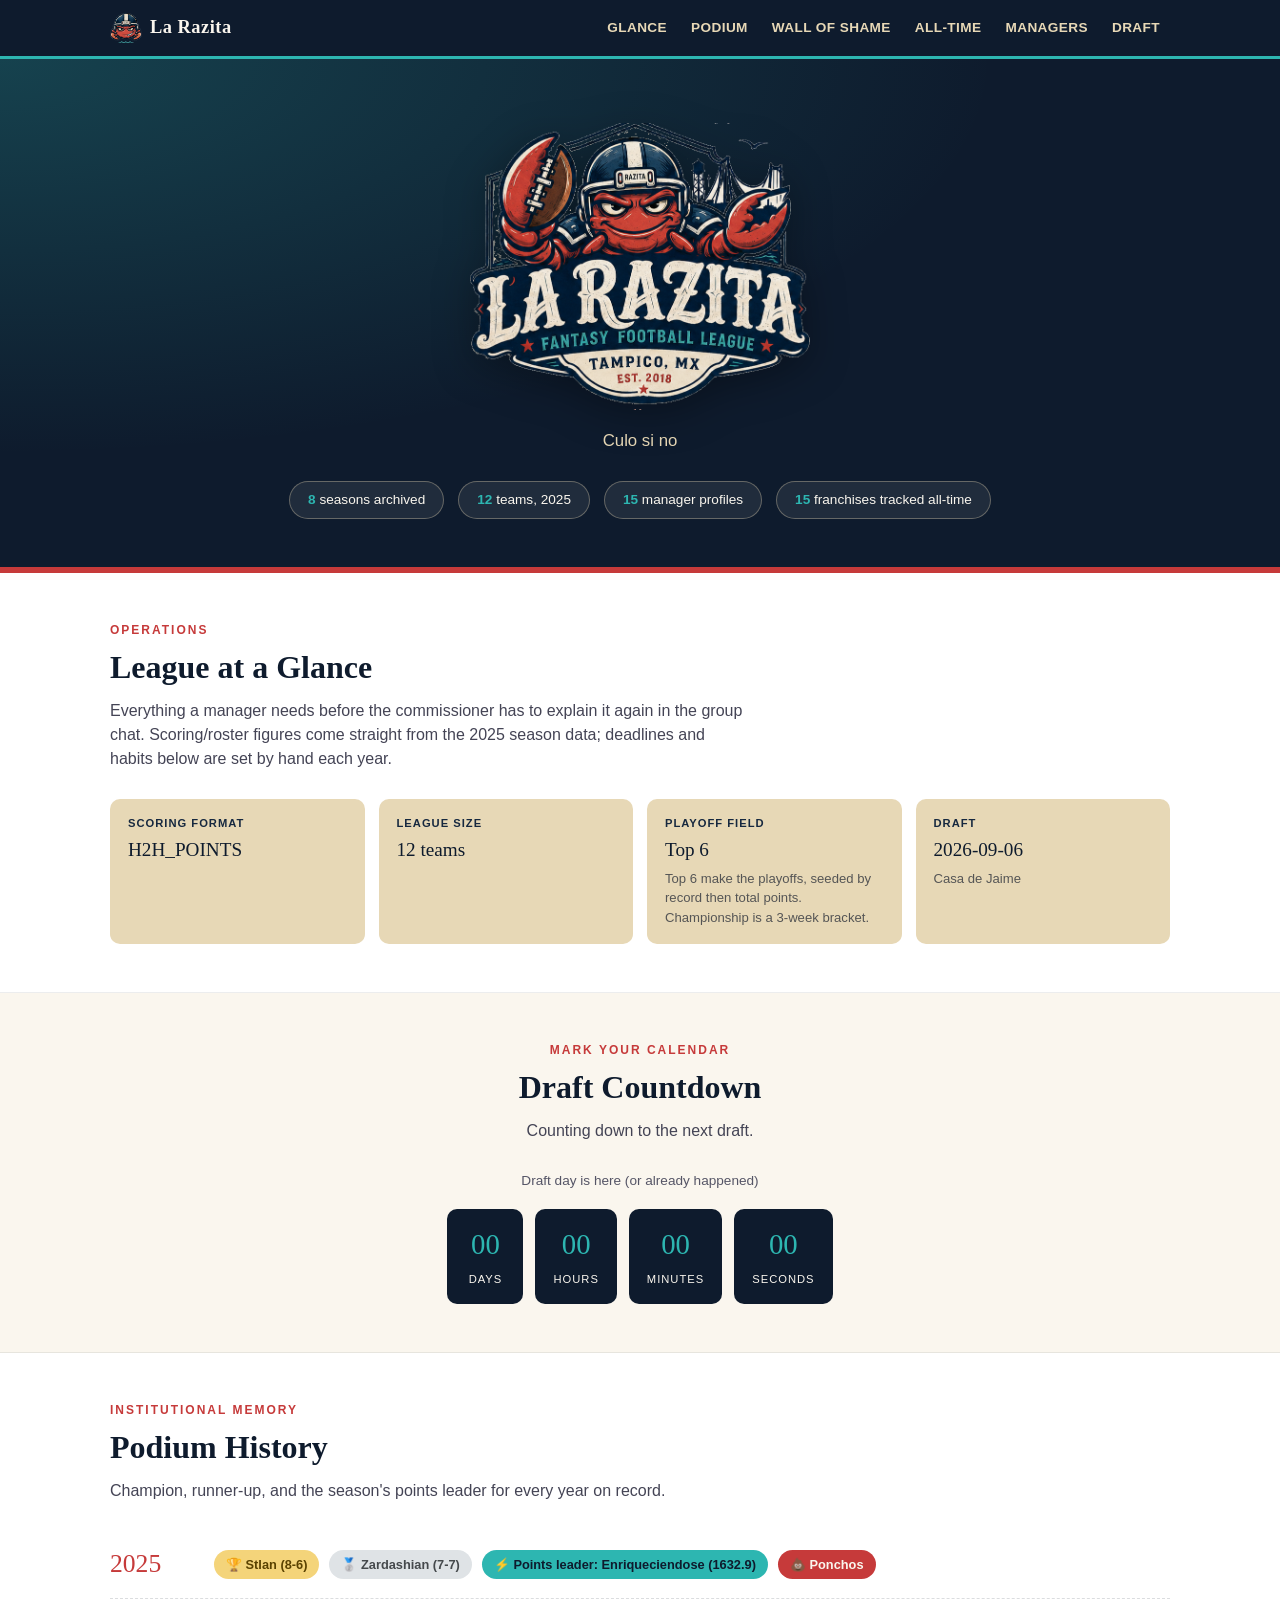
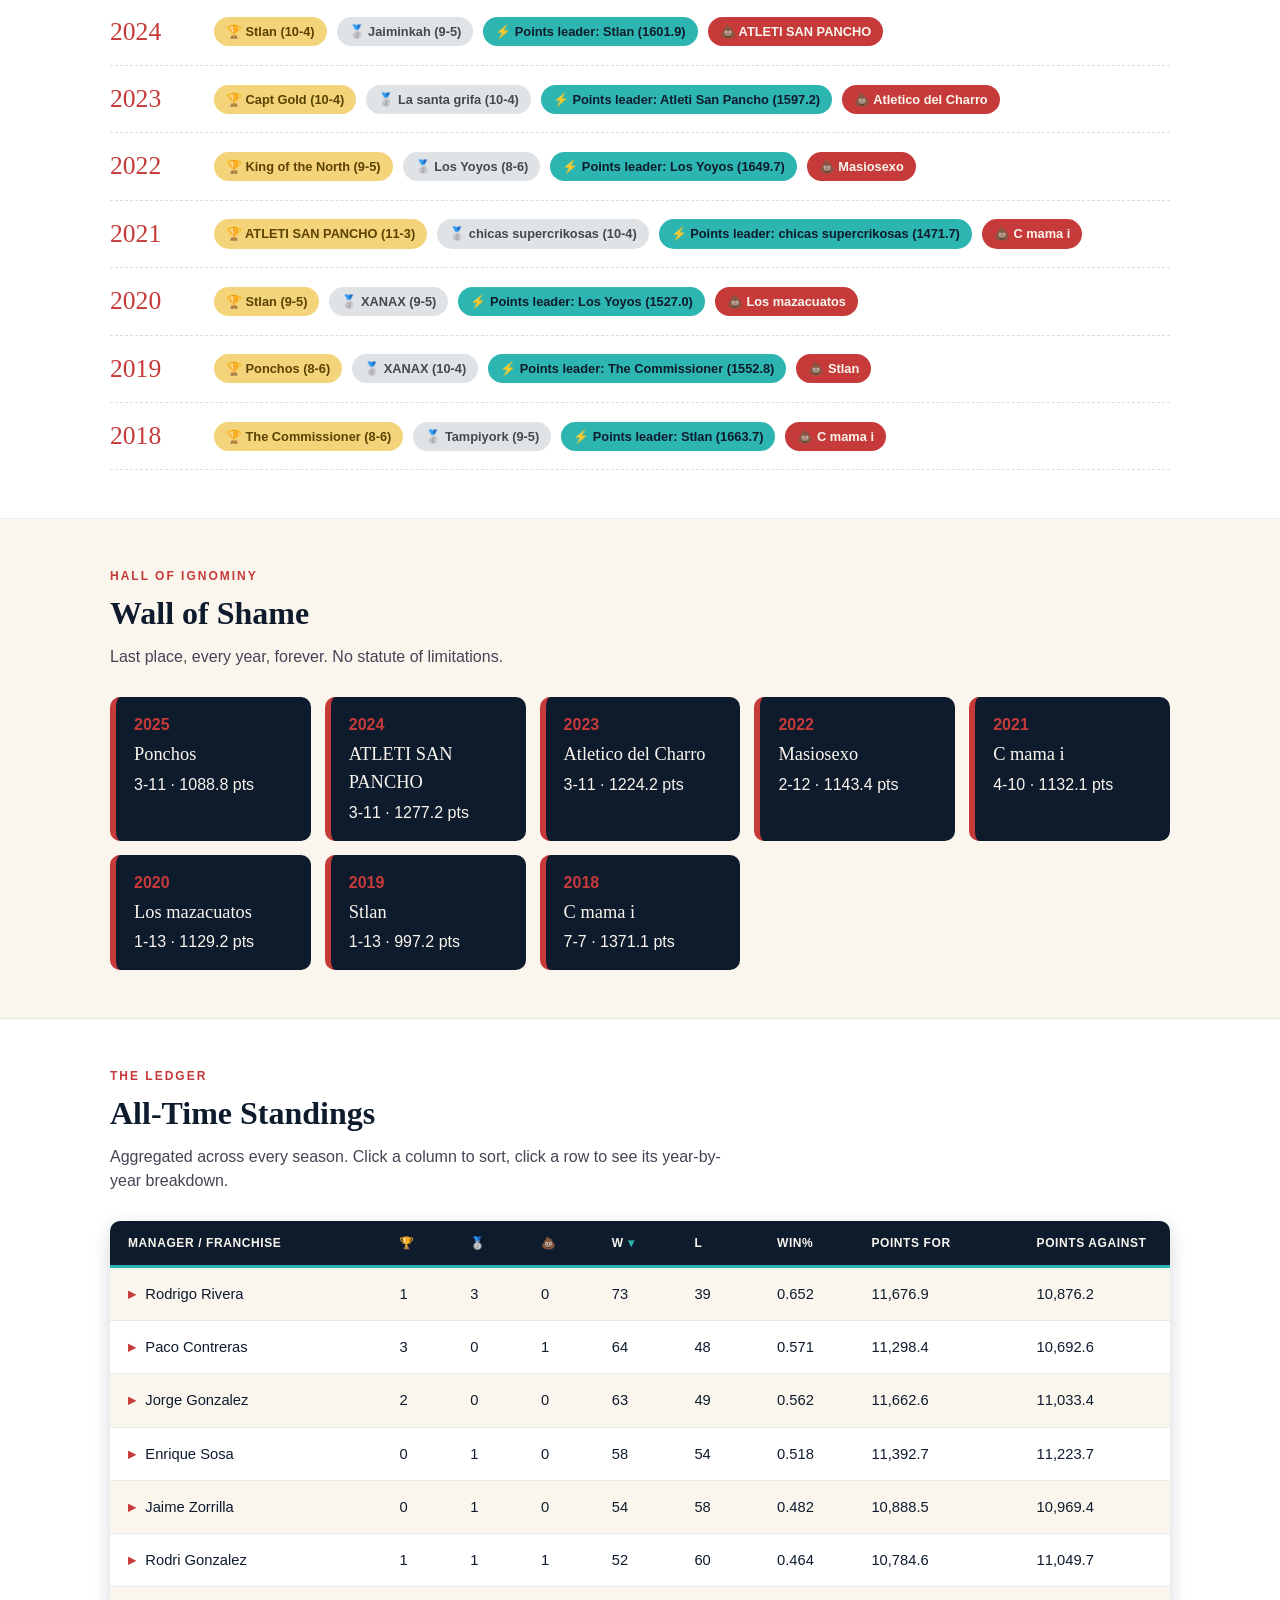
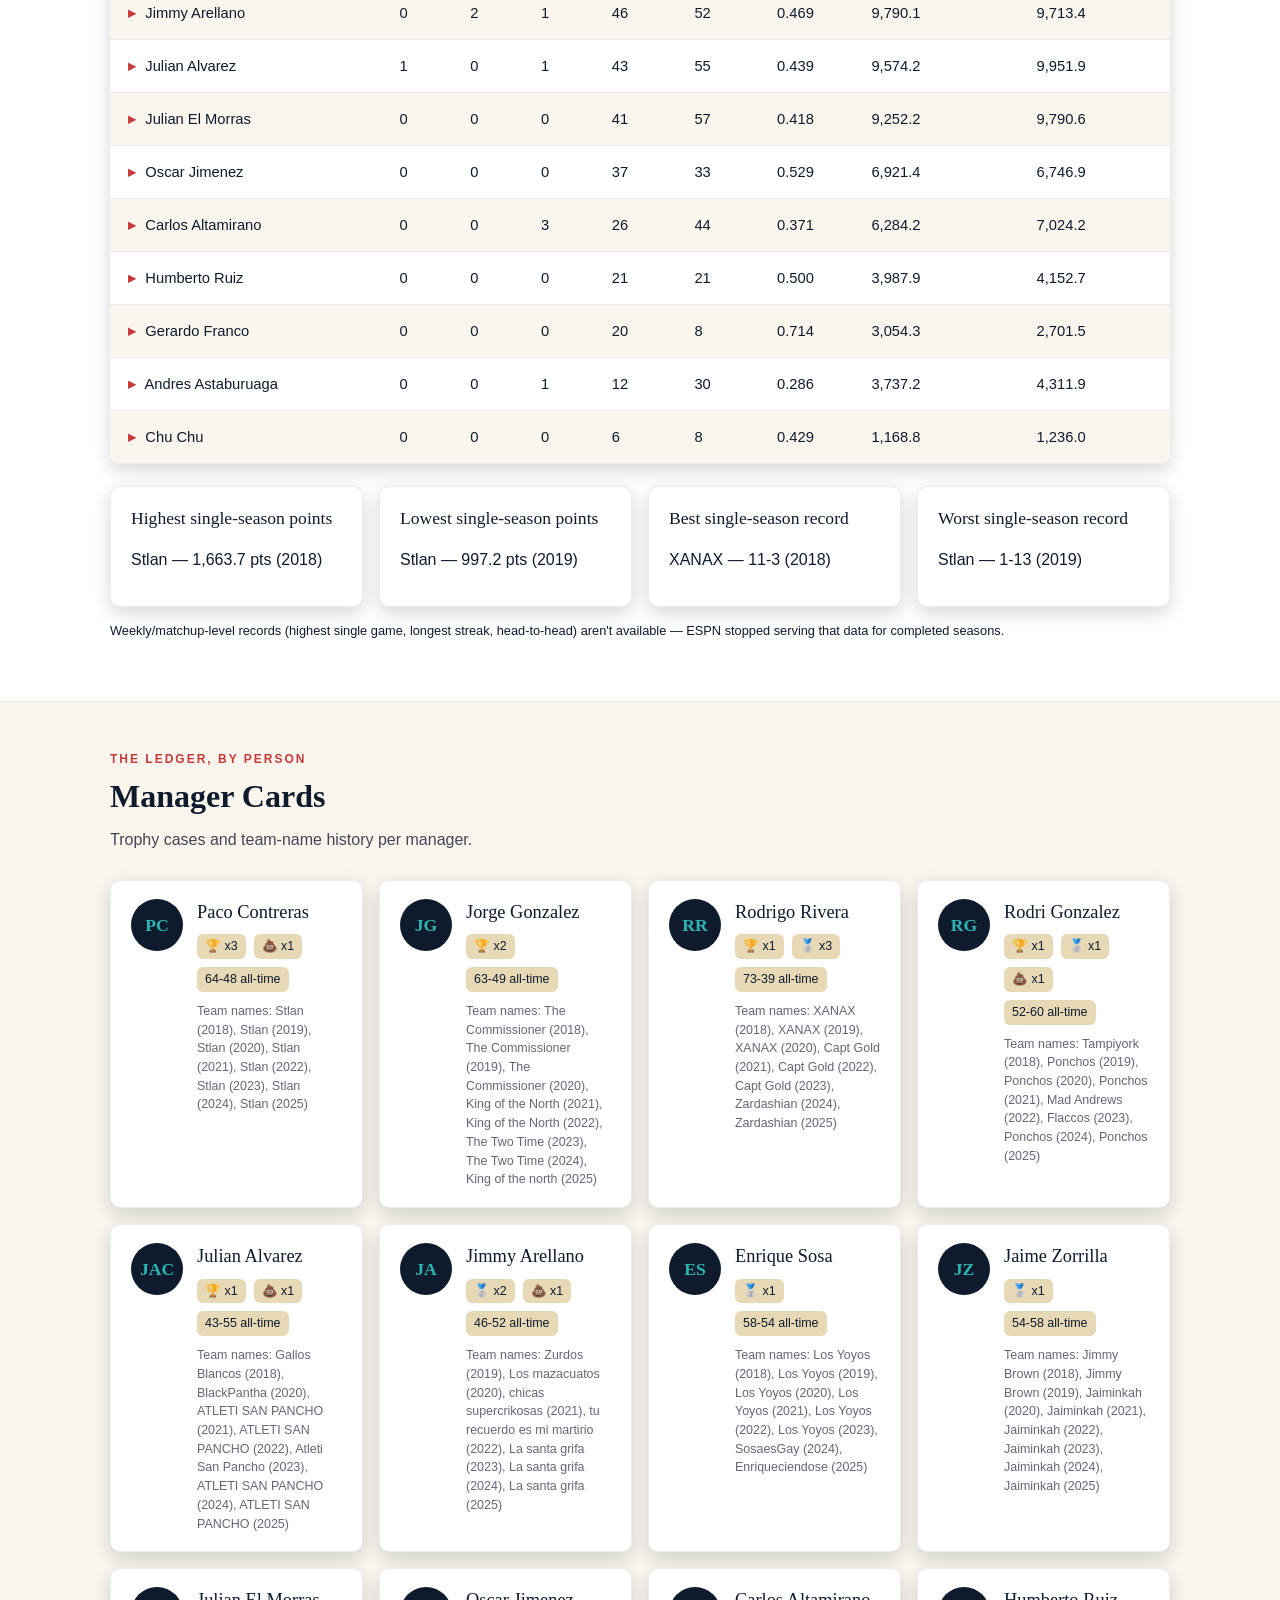
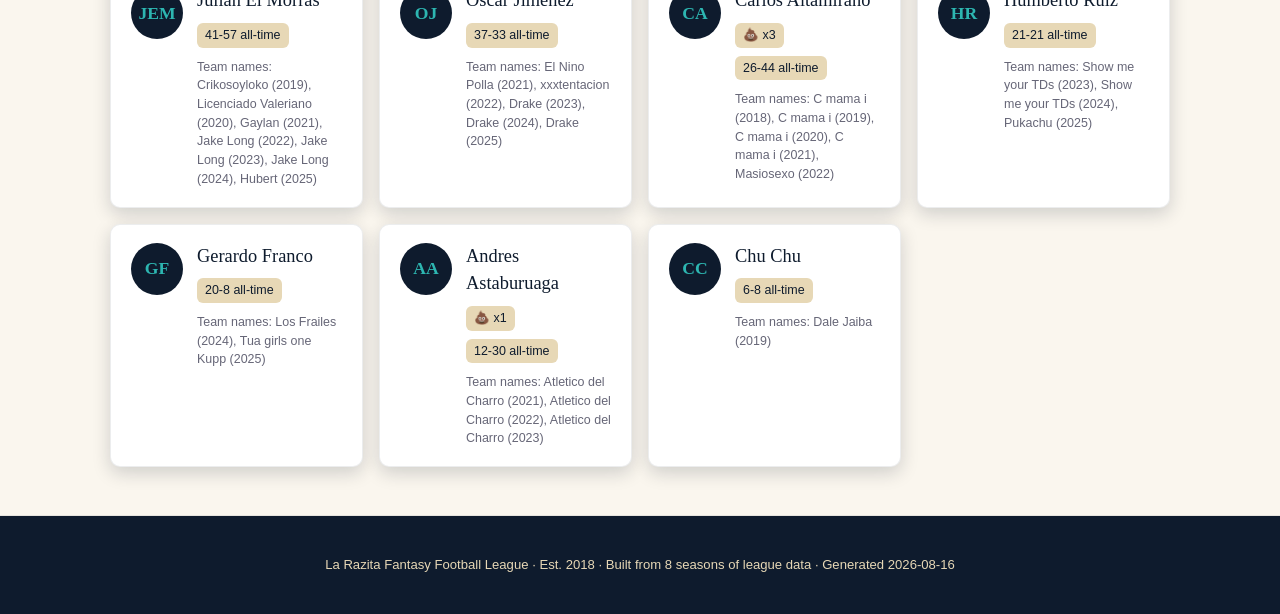
==== commit 458c0450: "Fix All-Time Standings table clipping headers/numbers table-layout:fixed with narrow percentage colu" ====
--- a/docs/index.html
+++ b/docs/index.html
@@ -330,9 +330,9 @@
     <div class="table-wrap">
       <table data-sortable data-paired-rows>
         <colgroup>
-          <col style="width:30%"><col style="width:5%"><col style="width:5%"><col style="width:5%">
-          <col style="width:6%"><col style="width:6%"><col style="width:8%">
-          <col style="width:13%"><col style="width:13%"><col style="width:9%">
+          <col style="width:23%"><col style="width:6%"><col style="width:6%"><col style="width:6%">
+          <col style="width:7%"><col style="width:7%"><col style="width:8%">
+          <col style="width:14%"><col style="width:14%"><col style="width:9%">
         </colgroup>
         <thead>
           <tr>
@@ -2187,7 +2187,7 @@
   </div>
 </footer>
 
-<script id="league-data" type="application/json">{"generated_at": "2026-08-16T03:34:59.455619+00:00", "league": {"name": "La Razita", "founded": 2018, "years": [2018, 2019, 2020, 2021, 2022, 2023, 2024, 2025]}, "current_season": {"year": 2025, "league_name": "La Razita", "size": 12, "scoring_type": "H2H_POINTS", "playoff_team_count": 6, "champion": {"year": 2025, "team_id": 6, "team_name": "Stlan", "abbrev": null, "division_id": 1, "logo_url": "https://g.espncdn.com/lm-static/ffl/images/default_logos/14.svg", "owners": "", "playoff_seed": 4, "final_rank": 1, "wins": 8, "losses": 6, "ties": 0, "points_for": 1542.22, "points_against": 1397.02, "waiver_rank": 0}, "runner_up": {"year": 2025, "team_id": 5, "team_name": "Zardashian", "abbrev": null, "division_id": 1, "logo_url": "https://g.espncdn.com/lm-static/ffl/images/default_logos/1.svg", "owners": "{FFC0C39B-D5D0-409A-AE1E-5A40ED989C92}", "playoff_seed": 6, "final_rank": 2, "wins": 7, "losses": 7, "ties": 0, "points_for": 1452.8, "points_against": 1467.7, "waiver_rank": 0}, "last_place": {"year": 2025, "team_id": 8, "team_name": "Ponchos", "abbrev": null, "division_id": 1, "logo_url": "https://g.espncdn.com/lm-static/ffl/images/default_logos/16.svg", "owners": "{65D3C2B4-A05E-4708-96A4-0027CF30EEB2}", "playoff_seed": 0, "final_rank": 12, "wins": 3, "losses": 11, "ties": 0, "points_for": 1088.82, "points_against": 1337.52, "waiver_rank": 0}, "points_champ": {"year": 2025, "team_id": 4, "team_name": "Enriqueciendose", "abbrev": null, "division_id": 1, "logo_url": "https://g.espncdn.com/lm-static/ffl/images/default_logos/12.svg", "owners": "", "playoff_seed": 1, "final_rank": 4, "wins": 10, "losses": 4, "ties": 0, "points_for": 1632.88, "points_against": 1346.98, "waiver_rank": 0}, "teams": [{"year": 2025, "team_id": 6, "team_name": "Stlan", "abbrev": null, "division_id": 1, "logo_url": "https://g.espncdn.com/lm-static/ffl/images/default_logos/14.svg", "owners": "", "playoff_seed": 4, "final_rank": 1, "wins": 8, "losses": 6, "ties": 0, "points_for": 1542.22, "points_against": 1397.02, "waiver_rank": 0}, {"year": 2025, "team_id": 5, "team_name": "Zardashian", "abbrev": null, "division_id": 1, "logo_url": "https://g.espncdn.com/lm-static/ffl/images/default_logos/1.svg", "owners": "{FFC0C39B-D5D0-409A-AE1E-5A40ED989C92}", "playoff_seed": 6, "final_rank": 2, "wins": 7, "losses": 7, "ties": 0, "points_for": 1452.8, "points_against": 1467.7, "waiver_rank": 0}, {"year": 2025, "team_id": 10, "team_name": "Hubert", "abbrev": null, "division_id": 1, "logo_url": "https://g.espncdn.com/lm-static/ffl/images/default_logos/8.svg", "owners": "", "playoff_seed": 2, "final_rank": 3, "wins": 10, "losses": 4, "ties": 0, "points_for": 1459.38, "points_against": 1344.08, "waiver_rank": 0}, {"year": 2025, "team_id": 4, "team_name": "Enriqueciendose", "abbrev": null, "division_id": 1, "logo_url": "https://g.espncdn.com/lm-static/ffl/images/default_logos/12.svg", "owners": "", "playoff_seed": 1, "final_rank": 4, "wins": 10, "losses": 4, "ties": 0, "points_for": 1632.88, "points_against": 1346.98, "waiver_rank": 0}, {"year": 2025, "team_id": 11, "team_name": "Tua girls one Kupp", "abbrev": null, "division_id": 1, "logo_url": "https://g.espncdn.com/lm-static/ffl/images/default_logos/5.svg", "owners": "{AEF7B003-AF65-4453-A205-6EA2DE8BD8BE}", "playoff_seed": 3, "final_rank": 5, "wins": 10, "losses": 4, "ties": 0, "points_for": 1454.78, "points_against": 1269.46, "waiver_rank": 0}, {"year": 2025, "team_id": 2, "team_name": "Jaiminkah", "abbrev": null, "division_id": 1, "logo_url": "https://g.espncdn.com/lm-static/ffl/images/default_logos/19.svg", "owners": "", "playoff_seed": 5, "final_rank": 6, "wins": 8, "losses": 6, "ties": 0, "points_for": 1376.26, "points_against": 1391.06, "waiver_rank": 0}, {"year": 2025, "team_id": 7, "team_name": "Pukachu", "abbrev": null, "division_id": 1, "logo_url": "https://g.espncdn.com/lm-static/ffl/images/default_logos/11.svg", "owners": "", "playoff_seed": 0, "final_rank": 7, "wins": 7, "losses": 7, "ties": 0, "points_for": 1340.34, "points_against": 1422.9, "waiver_rank": 0}, {"year": 2025, "team_id": 3, "team_name": "ATLETI SAN PANCHO", "abbrev": null, "division_id": 1, "logo_url": "https://g.espncdn.com/lm-static/ffl/images/default_logos/20.svg", "owners": "", "playoff_seed": 0, "final_rank": 8, "wins": 5, "losses": 9, "ties": 0, "points_for": 1412.7, "points_against": 1529.58, "waiver_rank": 0}, {"year": 2025, "team_id": 12, "team_name": "Drake", "abbrev": null, "division_id": 1, "logo_url": "https://g.espncdn.com/lm-static/ffl/images/default_logos/18.svg", "owners": "", "playoff_seed": 0, "final_rank": 9, "wins": 6, "losses": 8, "ties": 0, "points_for": 1425.18, "points_against": 1525.88, "waiver_rank": 0}, {"year": 2025, "team_id": 9, "team_name": "La santa grifa", "abbrev": null, "division_id": 1, "logo_url": "https://g.espncdn.com/lm-static/ffl/images/default_logos/4.svg", "owners": "{68E6A4F4-BF6D-4F94-813B-F41061E3460D}", "playoff_seed": 0, "final_rank": 10, "wins": 5, "losses": 9, "ties": 0, "points_for": 1379.96, "points_against": 1419.36, "waiver_rank": 0}, {"year": 2025, "team_id": 1, "team_name": "King of the north", "abbrev": null, "division_id": 1, "logo_url": "https://g.espncdn.com/lm-static/ffl/images/default_logos/6.svg", "owners": "{5BE90AA5-7CB1-41A9-BEEB-138D56435A9B}", "playoff_seed": 0, "final_rank": 11, "wins": 5, "losses": 9, "ties": 0, "points_for": 1324.18, "points_against": 1437.96, "waiver_rank": 0}, {"year": 2025, "team_id": 8, "team_name": "Ponchos", "abbrev": null, "division_id": 1, "logo_url": "https://g.espncdn.com/lm-static/ffl/images/default_logos/16.svg", "owners": "{65D3C2B4-A05E-4708-96A4-0027CF30EEB2}", "playoff_seed": 0, "final_rank": 12, "wins": 3, "losses": 11, "ties": 0, "points_for": 1088.82, "points_against": 1337.52, "waiver_rank": 0}]}, "seasons": [{"year": 2025, "league_name": "La Razita", "size": 12, "scoring_type": "H2H_POINTS", "playoff_team_count": 6, "champion": {"year": 2025, "team_id": 6, "team_name": "Stlan", "abbrev": null, "division_id": 1, "logo_url": "https://g.espncdn.com/lm-static/ffl/images/default_logos/14.svg", "owners": "", "playoff_seed": 4, "final_rank": 1, "wins": 8, "losses": 6, "ties": 0, "points_for": 1542.22, "points_against": 1397.02, "waiver_rank": 0}, "runner_up": {"year": 2025, "team_id": 5, "team_name": "Zardashian", "abbrev": null, "division_id": 1, "logo_url": "https://g.espncdn.com/lm-static/ffl/images/default_logos/1.svg", "owners": "{FFC0C39B-D5D0-409A-AE1E-5A40ED989C92}", "playoff_seed": 6, "final_rank": 2, "wins": 7, "losses": 7, "ties": 0, "points_for": 1452.8, "points_against": 1467.7, "waiver_rank": 0}, "last_place": {"year": 2025, "team_id": 8, "team_name": "Ponchos", "abbrev": null, "division_id": 1, "logo_url": "https://g.espncdn.com/lm-static/ffl/images/default_logos/16.svg", "owners": "{65D3C2B4-A05E-4708-96A4-0027CF30EEB2}", "playoff_seed": 0, "final_rank": 12, "wins": 3, "losses": 11, "ties": 0, "points_for": 1088.82, "points_against": 1337.52, "waiver_rank": 0}, "points_champ": {"year": 2025, "team_id": 4, "team_name": "Enriqueciendose", "abbrev": null, "division_id": 1, "logo_url": "https://g.espncdn.com/lm-static/ffl/images/default_logos/12.svg", "owners": "", "playoff_seed": 1, "final_rank": 4, "wins": 10, "losses": 4, "ties": 0, "points_for": 1632.88, "points_against": 1346.98, "waiver_rank": 0}, "teams": [{"year": 2025, "team_id": 6, "team_name": "Stlan", "abbrev": null, "division_id": 1, "logo_url": "https://g.espncdn.com/lm-static/ffl/images/default_logos/14.svg", "owners": "", "playoff_seed": 4, "final_rank": 1, "wins": 8, "losses": 6, "ties": 0, "points_for": 1542.22, "points_against": 1397.02, "waiver_rank": 0}, {"year": 2025, "team_id": 5, "team_name": "Zardashian", "abbrev": null, "division_id": 1, "logo_url": "https://g.espncdn.com/lm-static/ffl/images/default_logos/1.svg", "owners": "{FFC0C39B-D5D0-409A-AE1E-5A40ED989C92}", "playoff_seed": 6, "final_rank": 2, "wins": 7, "losses": 7, "ties": 0, "points_for": 1452.8, "points_against": 1467.7, "waiver_rank": 0}, {"year": 2025, "team_id": 10, "team_name": "Hubert", "abbrev": null, "division_id": 1, "logo_url": "https://g.espncdn.com/lm-static/ffl/images/default_logos/8.svg", "owners": "", "playoff_seed": 2, "final_rank": 3, "wins": 10, "losses": 4, "ties": 0, "points_for": 1459.38, "points_against": 1344.08, "waiver_rank": 0}, {"year": 2025, "team_id": 4, "team_name": "Enriqueciendose", "abbrev": null, "division_id": 1, "logo_url": "https://g.espncdn.com/lm-static/ffl/images/default_logos/12.svg", "owners": "", "playoff_seed": 1, "final_rank": 4, "wins": 10, "losses": 4, "ties": 0, "points_for": 1632.88, "points_against": 1346.98, "waiver_rank": 0}, {"year": 2025, "team_id": 11, "team_name": "Tua girls one Kupp", "abbrev": null, "division_id": 1, "logo_url": "https://g.espncdn.com/lm-static/ffl/images/default_logos/5.svg", "owners": "{AEF7B003-AF65-4453-A205-6EA2DE8BD8BE}", "playoff_seed": 3, "final_rank": 5, "wins": 10, "losses": 4, "ties": 0, "points_for": 1454.78, "points_against": 1269.46, "waiver_rank": 0}, {"year": 2025, "team_id": 2, "team_name": "Jaiminkah", "abbrev": null, "division_id": 1, "logo_url": "https://g.espncdn.com/lm-static/ffl/images/default_logos/19.svg", "owners": "", "playoff_seed": 5, "final_rank": 6, "wins": 8, "losses": 6, "ties": 0, "points_for": 1376.26, "points_against": 1391.06, "waiver_rank": 0}, {"year": 2025, "team_id": 7, "team_name": "Pukachu", "abbrev": null, "division_id": 1, "logo_url": "https://g.espncdn.com/lm-static/ffl/images/default_logos/11.svg", "owners": "", "playoff_seed": 0, "final_rank": 7, "wins": 7, "losses": 7, "ties": 0, "points_for": 1340.34, "points_against": 1422.9, "waiver_rank": 0}, {"year": 2025, "team_id": 3, "team_name": "ATLETI SAN PANCHO", "abbrev": null, "division_id": 1, "logo_url": "https://g.espncdn.com/lm-static/ffl/images/default_logos/20.svg", "owners": "", "playoff_seed": 0, "final_rank": 8, "wins": 5, "losses": 9, "ties": 0, "points_for": 1412.7, "points_against": 1529.58, "waiver_rank": 0}, {"year": 2025, "team_id": 12, "team_name": "Drake", "abbrev": null, "division_id": 1, "logo_url": "https://g.espncdn.com/lm-static/ffl/images/default_logos/18.svg", "owners": "", "playoff_seed": 0, "final_rank": 9, "wins": 6, "losses": 8, "ties": 0, "points_for": 1425.18, "points_against": 1525.88, "waiver_rank": 0}, {"year": 2025, "team_id": 9, "team_name": "La santa grifa", "abbrev": null, "division_id": 1, "logo_url": "https://g.espncdn.com/lm-static/ffl/images/default_logos/4.svg", "owners": "{68E6A4F4-BF6D-4F94-813B-F41061E3460D}", "playoff_seed": 0, "final_rank": 10, "wins": 5, "losses": 9, "ties": 0, "points_for": 1379.96, "points_against": 1419.36, "waiver_rank": 0}, {"year": 2025, "team_id": 1, "team_name": "King of the north", "abbrev": null, "division_id": 1, "logo_url": "https://g.espncdn.com/lm-static/ffl/images/default_logos/6.svg", "owners": "{5BE90AA5-7CB1-41A9-BEEB-138D56435A9B}", "playoff_seed": 0, "final_rank": 11, "wins": 5, "losses": 9, "ties": 0, "points_for": 1324.18, "points_against": 1437.96, "waiver_rank": 0}, {"year": 2025, "team_id": 8, "team_name": "Ponchos", "abbrev": null, "division_id": 1, "logo_url": "https://g.espncdn.com/lm-static/ffl/images/default_logos/16.svg", "owners": "{65D3C2B4-A05E-4708-96A4-0027CF30EEB2}", "playoff_seed": 0, "final_rank": 12, "wins": 3, "losses": 11, "ties": 0, "points_for": 1088.82, "points_against": 1337.52, "waiver_rank": 0}]}, {"year": 2024, "league_name": "La Razita", "size": 12, "scoring_type": "H2H_POINTS", "playoff_team_count": 6, "champion": {"year": 2024, "team_id": 6, "team_name": "Stlan", "abbrev": null, "division_id": 1, "logo_url": "https://g.espncdn.com/lm-static/ffl/images/default_logos/14.svg", "owners": "", "playoff_seed": 2, "final_rank": 1, "wins": 10, "losses": 4, "ties": 0, "points_for": 1601.88, "points_against": 1449.34, "waiver_rank": 0}, "runner_up": {"year": 2024, "team_id": 2, "team_name": "Jaiminkah", "abbrev": null, "division_id": 1, "logo_url": "https://g.espncdn.com/lm-static/ffl/images/default_logos/19.svg", "owners": "", "playoff_seed": 5, "final_rank": 2, "wins": 9, "losses": 5, "ties": 0, "points_for": 1568.38, "points_against": 1441.38, "waiver_rank": 0}, "last_place": {"year": 2024, "team_id": 3, "team_name": "ATLETI SAN PANCHO", "abbrev": null, "division_id": 1, "logo_url": "https://g.espncdn.com/lm-static/ffl/images/default_logos/20.svg", "owners": "", "playoff_seed": 0, "final_rank": 12, "wins": 3, "losses": 11, "ties": 0, "points_for": 1277.2, "points_against": 1501.6, "waiver_rank": 0}, "points_champ": {"year": 2024, "team_id": 6, "team_name": "Stlan", "abbrev": null, "division_id": 1, "logo_url": "https://g.espncdn.com/lm-static/ffl/images/default_logos/14.svg", "owners": "", "playoff_seed": 2, "final_rank": 1, "wins": 10, "losses": 4, "ties": 0, "points_for": 1601.88, "points_against": 1449.34, "waiver_rank": 0}, "teams": [{"year": 2024, "team_id": 6, "team_name": "Stlan", "abbrev": null, "division_id": 1, "logo_url": "https://g.espncdn.com/lm-static/ffl/images/default_logos/14.svg", "owners": "", "playoff_seed": 2, "final_rank": 1, "wins": 10, "losses": 4, "ties": 0, "points_for": 1601.88, "points_against": 1449.34, "waiver_rank": 0}, {"year": 2024, "team_id": 2, "team_name": "Jaiminkah", "abbrev": null, "division_id": 1, "logo_url": "https://g.espncdn.com/lm-static/ffl/images/default_logos/19.svg", "owners": "", "playoff_seed": 5, "final_rank": 2, "wins": 9, "losses": 5, "ties": 0, "points_for": 1568.38, "points_against": 1441.38, "waiver_rank": 0}, {"year": 2024, "team_id": 1, "team_name": "The Two Time", "abbrev": null, "division_id": 2, "logo_url": "https://g.espncdn.com/lm-static/ffl/images/default_logos/6.svg", "owners": "{5BE90AA5-7CB1-41A9-BEEB-138D56435A9B}", "playoff_seed": 1, "final_rank": 3, "wins": 10, "losses": 4, "ties": 0, "points_for": 1462.04, "points_against": 1370.0, "waiver_rank": 0}, {"year": 2024, "team_id": 12, "team_name": "Drake", "abbrev": null, "division_id": 3, "logo_url": "https://g.espncdn.com/lm-static/ffl/images/default_logos/18.svg", "owners": "", "playoff_seed": 4, "final_rank": 4, "wins": 10, "losses": 4, "ties": 0, "points_for": 1426.14, "points_against": 1272.34, "waiver_rank": 0}, {"year": 2024, "team_id": 5, "team_name": "Zardashian", "abbrev": null, "division_id": 1, "logo_url": "https://g.espncdn.com/lm-static/ffl/images/default_logos/1.svg", "owners": "{FFC0C39B-D5D0-409A-AE1E-5A40ED989C92}", "playoff_seed": 6, "final_rank": 5, "wins": 8, "losses": 6, "ties": 0, "points_for": 1446.82, "points_against": 1459.04, "waiver_rank": 0}, {"year": 2024, "team_id": 11, "team_name": "Los Frailes", "abbrev": null, "division_id": 3, "logo_url": "https://g.espncdn.com/lm-static/ffl/images/default_logos/5.svg", "owners": "{AEF7B003-AF65-4453-A205-6EA2DE8BD8BE}", "playoff_seed": 3, "final_rank": 6, "wins": 10, "losses": 4, "ties": 0, "points_for": 1599.54, "points_against": 1432.0, "waiver_rank": 0}, {"year": 2024, "team_id": 8, "team_name": "Ponchos", "abbrev": null, "division_id": 2, "logo_url": "https://g.espncdn.com/lm-static/ffl/images/default_logos/16.svg", "owners": "{65D3C2B4-A05E-4708-96A4-0027CF30EEB2}", "playoff_seed": 0, "final_rank": 7, "wins": 7, "losses": 7, "ties": 0, "points_for": 1545.08, "points_against": 1516.58, "waiver_rank": 0}, {"year": 2024, "team_id": 7, "team_name": "Show me your TDs", "abbrev": null, "division_id": 3, "logo_url": "https://g.espncdn.com/lm-static/ffl/images/default_logos/11.svg", "owners": "", "playoff_seed": 0, "final_rank": 8, "wins": 8, "losses": 6, "ties": 0, "points_for": 1448.18, "points_against": 1345.28, "waiver_rank": 0}, {"year": 2024, "team_id": 10, "team_name": "Jake Long", "abbrev": null, "division_id": 2, "logo_url": "https://g.espncdn.com/lm-static/ffl/images/default_logos/8.svg", "owners": "", "playoff_seed": 0, "final_rank": 9, "wins": 3, "losses": 11, "ties": 0, "points_for": 1234.92, "points_against": 1380.64, "waiver_rank": 0}, {"year": 2024, "team_id": 9, "team_name": "La santa grifa", "abbrev": null, "division_id": 2, "logo_url": "https://g.espncdn.com/lm-static/ffl/images/default_logos/4.svg", "owners": "{68E6A4F4-BF6D-4F94-813B-F41061E3460D}", "playoff_seed": 0, "final_rank": 10, "wins": 3, "losses": 11, "ties": 0, "points_for": 1322.32, "points_against": 1550.48, "waiver_rank": 0}, {"year": 2024, "team_id": 4, "team_name": "SosaesGay", "abbrev": null, "division_id": 3, "logo_url": "https://g.espncdn.com/lm-static/ffl/images/default_logos/12.svg", "owners": "", "playoff_seed": 0, "final_rank": 11, "wins": 3, "losses": 11, "ties": 0, "points_for": 1244.96, "points_against": 1458.78, "waiver_rank": 0}, {"year": 2024, "team_id": 3, "team_name": "ATLETI SAN PANCHO", "abbrev": null, "division_id": 1, "logo_url": "https://g.espncdn.com/lm-static/ffl/images/default_logos/20.svg", "owners": "", "playoff_seed": 0, "final_rank": 12, "wins": 3, "losses": 11, "ties": 0, "points_for": 1277.2, "points_against": 1501.6, "waiver_rank": 0}]}, {"year": 2023, "league_name": "La Razita", "size": 12, "scoring_type": "H2H_POINTS", "playoff_team_count": 6, "champion": {"year": 2023, "team_id": 5, "team_name": "Capt Gold", "abbrev": null, "division_id": 1, "logo_url": "https://g.espncdn.com/lm-static/ffl/images/default_logos/1.svg", "owners": "{FFC0C39B-D5D0-409A-AE1E-5A40ED989C92}", "playoff_seed": 1, "final_rank": 1, "wins": 10, "losses": 4, "ties": 0, "points_for": 1569.52, "points_against": 1430.8, "waiver_rank": 0}, "runner_up": {"year": 2023, "team_id": 9, "team_name": "La santa grifa", "abbrev": null, "division_id": 2, "logo_url": "https://g.espncdn.com/lm-static/ffl/images/default_logos/4.svg", "owners": "{68E6A4F4-BF6D-4F94-813B-F41061E3460D}", "playoff_seed": 2, "final_rank": 2, "wins": 10, "losses": 4, "ties": 0, "points_for": 1454.26, "points_against": 1414.38, "waiver_rank": 0}, "last_place": {"year": 2023, "team_id": 11, "team_name": "Atletico del Charro", "abbrev": null, "division_id": 3, "logo_url": "https://g.espncdn.com/lm-static/ffl/images/default_logos/5.svg", "owners": "", "playoff_seed": 0, "final_rank": 12, "wins": 3, "losses": 11, "ties": 0, "points_for": 1224.2, "points_against": 1427.0, "waiver_rank": 0}, "points_champ": {"year": 2023, "team_id": 3, "team_name": "Atleti San Pancho", "abbrev": null, "division_id": 1, "logo_url": "https://g.espncdn.com/lm-static/ffl/images/default_logos/20.svg", "owners": "", "playoff_seed": 4, "final_rank": 3, "wins": 9, "losses": 5, "ties": 0, "points_for": 1597.24, "points_against": 1429.9, "waiver_rank": 0}, "teams": [{"year": 2023, "team_id": 5, "team_name": "Capt Gold", "abbrev": null, "division_id": 1, "logo_url": "https://g.espncdn.com/lm-static/ffl/images/default_logos/1.svg", "owners": "{FFC0C39B-D5D0-409A-AE1E-5A40ED989C92}", "playoff_seed": 1, "final_rank": 1, "wins": 10, "losses": 4, "ties": 0, "points_for": 1569.52, "points_against": 1430.8, "waiver_rank": 0}, {"year": 2023, "team_id": 9, "team_name": "La santa grifa", "abbrev": null, "division_id": 2, "logo_url": "https://g.espncdn.com/lm-static/ffl/images/default_logos/4.svg", "owners": "{68E6A4F4-BF6D-4F94-813B-F41061E3460D}", "playoff_seed": 2, "final_rank": 2, "wins": 10, "losses": 4, "ties": 0, "points_for": 1454.26, "points_against": 1414.38, "waiver_rank": 0}, {"year": 2023, "team_id": 3, "team_name": "Atleti San Pancho", "abbrev": null, "division_id": 1, "logo_url": "https://g.espncdn.com/lm-static/ffl/images/default_logos/20.svg", "owners": "", "playoff_seed": 4, "final_rank": 3, "wins": 9, "losses": 5, "ties": 0, "points_for": 1597.24, "points_against": 1429.9, "waiver_rank": 0}, {"year": 2023, "team_id": 10, "team_name": "Jake Long", "abbrev": null, "division_id": 2, "logo_url": "https://g.espncdn.com/lm-static/ffl/images/default_logos/8.svg", "owners": "", "playoff_seed": 6, "final_rank": 4, "wins": 6, "losses": 8, "ties": 0, "points_for": 1385.84, "points_against": 1455.7, "waiver_rank": 0}, {"year": 2023, "team_id": 12, "team_name": "Drake", "abbrev": null, "division_id": 3, "logo_url": "https://g.espncdn.com/lm-static/ffl/images/default_logos/18.svg", "owners": "", "playoff_seed": 5, "final_rank": 5, "wins": 8, "losses": 6, "ties": 0, "points_for": 1563.12, "points_against": 1367.54, "waiver_rank": 0}, {"year": 2023, "team_id": 4, "team_name": "Los Yoyos", "abbrev": null, "division_id": 3, "logo_url": "https://g.espncdn.com/lm-static/ffl/images/default_logos/12.svg", "owners": "", "playoff_seed": 3, "final_rank": 6, "wins": 9, "losses": 5, "ties": 0, "points_for": 1502.64, "points_against": 1419.62, "waiver_rank": 0}, {"year": 2023, "team_id": 7, "team_name": "Show me your TDs", "abbrev": null, "division_id": 3, "logo_url": "https://g.espncdn.com/lm-static/ffl/images/default_logos/11.svg", "owners": "", "playoff_seed": 0, "final_rank": 7, "wins": 6, "losses": 8, "ties": 0, "points_for": 1199.42, "points_against": 1384.52, "waiver_rank": 0}, {"year": 2023, "team_id": 1, "team_name": "The Two Time", "abbrev": null, "division_id": 2, "logo_url": "https://g.espncdn.com/lm-static/ffl/images/default_logos/6.svg", "owners": "{5BE90AA5-7CB1-41A9-BEEB-138D56435A9B}", "playoff_seed": 0, "final_rank": 8, "wins": 6, "losses": 8, "ties": 0, "points_for": 1457.24, "points_against": 1374.7, "waiver_rank": 0}, {"year": 2023, "team_id": 8, "team_name": "Flaccos", "abbrev": null, "division_id": 2, "logo_url": "https://g.espncdn.com/lm-static/ffl/images/default_logos/16.svg", "owners": "{65D3C2B4-A05E-4708-96A4-0027CF30EEB2}", "playoff_seed": 0, "final_rank": 9, "wins": 5, "losses": 9, "ties": 0, "points_for": 1276.52, "points_against": 1383.62, "waiver_rank": 0}, {"year": 2023, "team_id": 6, "team_name": "Stlan", "abbrev": null, "division_id": 1, "logo_url": "https://g.espncdn.com/lm-static/ffl/images/default_logos/14.svg", "owners": "", "playoff_seed": 0, "final_rank": 10, "wins": 6, "losses": 8, "ties": 0, "points_for": 1385.18, "points_against": 1423.18, "waiver_rank": 0}, {"year": 2023, "team_id": 2, "team_name": "Jaiminkah", "abbrev": null, "division_id": 1, "logo_url": "https://g.espncdn.com/lm-static/ffl/images/default_logos/19.svg", "owners": "", "playoff_seed": 0, "final_rank": 11, "wins": 6, "losses": 8, "ties": 0, "points_for": 1347.32, "points_against": 1451.54, "waiver_rank": 0}, {"year": 2023, "team_id": 11, "team_name": "Atletico del Charro", "abbrev": null, "division_id": 3, "logo_url": "https://g.espncdn.com/lm-static/ffl/images/default_logos/5.svg", "owners": "", "playoff_seed": 0, "final_rank": 12, "wins": 3, "losses": 11, "ties": 0, "points_for": 1224.2, "points_against": 1427.0, "waiver_rank": 0}]}, {"year": 2022, "league_name": "La Razita", "size": 12, "scoring_type": "H2H_POINTS", "playoff_team_count": 6, "champion": {"year": 2022, "team_id": 1, "team_name": "King of the North", "abbrev": null, "division_id": 2, "logo_url": "https://g.espncdn.com/lm-static/ffl/images/default_logos/6.svg", "owners": "{5BE90AA5-7CB1-41A9-BEEB-138D56435A9B}", "playoff_seed": 1, "final_rank": 1, "wins": 9, "losses": 5, "ties": 0, "points_for": 1558.5, "points_against": 1402.82, "waiver_rank": 0}, "runner_up": {"year": 2022, "team_id": 4, "team_name": "Los Yoyos", "abbrev": null, "division_id": 3, "logo_url": "https://g.espncdn.com/lm-static/ffl/images/default_logos/12.svg", "owners": "", "playoff_seed": 6, "final_rank": 2, "wins": 8, "losses": 6, "ties": 0, "points_for": 1649.68, "points_against": 1555.66, "waiver_rank": 0}, "last_place": {"year": 2022, "team_id": 7, "team_name": "Masiosexo", "abbrev": null, "division_id": 3, "logo_url": "https://g.espncdn.com/lm-static/ffl/images/default_logos/11.svg", "owners": "", "playoff_seed": 0, "final_rank": 12, "wins": 2, "losses": 12, "ties": 0, "points_for": 1143.4, "points_against": 1523.0, "waiver_rank": 0}, "points_champ": {"year": 2022, "team_id": 4, "team_name": "Los Yoyos", "abbrev": null, "division_id": 3, "logo_url": "https://g.espncdn.com/lm-static/ffl/images/default_logos/12.svg", "owners": "", "playoff_seed": 6, "final_rank": 2, "wins": 8, "losses": 6, "ties": 0, "points_for": 1649.68, "points_against": 1555.66, "waiver_rank": 0}, "teams": [{"year": 2022, "team_id": 1, "team_name": "King of the North", "abbrev": null, "division_id": 2, "logo_url": "https://g.espncdn.com/lm-static/ffl/images/default_logos/6.svg", "owners": "{5BE90AA5-7CB1-41A9-BEEB-138D56435A9B}", "playoff_seed": 1, "final_rank": 1, "wins": 9, "losses": 5, "ties": 0, "points_for": 1558.5, "points_against": 1402.82, "waiver_rank": 0}, {"year": 2022, "team_id": 4, "team_name": "Los Yoyos", "abbrev": null, "division_id": 3, "logo_url": "https://g.espncdn.com/lm-static/ffl/images/default_logos/12.svg", "owners": "", "playoff_seed": 6, "final_rank": 2, "wins": 8, "losses": 6, "ties": 0, "points_for": 1649.68, "points_against": 1555.66, "waiver_rank": 0}, {"year": 2022, "team_id": 6, "team_name": "Stlan", "abbrev": null, "division_id": 2, "logo_url": "https://g.espncdn.com/lm-static/ffl/images/default_logos/14.svg", "owners": "", "playoff_seed": 4, "final_rank": 3, "wins": 9, "losses": 5, "ties": 0, "points_for": 1396.5, "points_against": 1315.3, "waiver_rank": 0}, {"year": 2022, "team_id": 5, "team_name": "Capt Gold", "abbrev": null, "division_id": 1, "logo_url": "https://g.espncdn.com/lm-static/ffl/images/default_logos/1.svg", "owners": "{FFC0C39B-D5D0-409A-AE1E-5A40ED989C92}", "playoff_seed": 2, "final_rank": 4, "wins": 9, "losses": 5, "ties": 0, "points_for": 1431.42, "points_against": 1344.2, "waiver_rank": 0}, {"year": 2022, "team_id": 9, "team_name": "tu recuerdo es mi martirio", "abbrev": null, "division_id": 2, "logo_url": "https://g.espncdn.com/lm-static/ffl/images/default_logos/4.svg", "owners": "{68E6A4F4-BF6D-4F94-813B-F41061E3460D}", "playoff_seed": 5, "final_rank": 5, "wins": 8, "losses": 6, "ties": 0, "points_for": 1579.58, "points_against": 1457.52, "waiver_rank": 0}, {"year": 2022, "team_id": 8, "team_name": "Mad Andrews", "abbrev": null, "division_id": 1, "logo_url": "https://g.espncdn.com/lm-static/ffl/images/default_logos/16.svg", "owners": "{65D3C2B4-A05E-4708-96A4-0027CF30EEB2}", "playoff_seed": 3, "final_rank": 6, "wins": 9, "losses": 5, "ties": 0, "points_for": 1334.86, "points_against": 1468.34, "waiver_rank": 0}, {"year": 2022, "team_id": 3, "team_name": "ATLETI SAN PANCHO", "abbrev": null, "division_id": 1, "logo_url": "https://g.espncdn.com/lm-static/ffl/images/default_logos/20.svg", "owners": "", "playoff_seed": 0, "final_rank": 7, "wins": 6, "losses": 8, "ties": 0, "points_for": 1394.34, "points_against": 1363.52, "waiver_rank": 0}, {"year": 2022, "team_id": 2, "team_name": "Jaiminkah", "abbrev": null, "division_id": 3, "logo_url": "https://g.espncdn.com/lm-static/ffl/images/default_logos/19.svg", "owners": "", "playoff_seed": 0, "final_rank": 8, "wins": 6, "losses": 8, "ties": 0, "points_for": 1394.26, "points_against": 1409.36, "waiver_rank": 0}, {"year": 2022, "team_id": 12, "team_name": "xxxtentacion", "abbrev": null, "division_id": 1, "logo_url": "https://g.espncdn.com/lm-static/ffl/images/default_logos/18.svg", "owners": "", "playoff_seed": 0, "final_rank": 9, "wins": 6, "losses": 8, "ties": 0, "points_for": 1342.3, "points_against": 1405.4, "waiver_rank": 0}, {"year": 2022, "team_id": 11, "team_name": "Atletico del Charro", "abbrev": null, "division_id": 3, "logo_url": "https://g.espncdn.com/lm-static/ffl/images/default_logos/5.svg", "owners": "", "playoff_seed": 0, "final_rank": 10, "wins": 6, "losses": 8, "ties": 0, "points_for": 1426.16, "points_against": 1366.06, "waiver_rank": 0}, {"year": 2022, "team_id": 10, "team_name": "Jake Long", "abbrev": null, "division_id": 2, "logo_url": "https://g.espncdn.com/lm-static/ffl/images/default_logos/8.svg", "owners": "", "playoff_seed": 0, "final_rank": 11, "wins": 6, "losses": 8, "ties": 0, "points_for": 1357.86, "points_against": 1397.68, "waiver_rank": 0}, {"year": 2022, "team_id": 7, "team_name": "Masiosexo", "abbrev": null, "division_id": 3, "logo_url": "https://g.espncdn.com/lm-static/ffl/images/default_logos/11.svg", "owners": "", "playoff_seed": 0, "final_rank": 12, "wins": 2, "losses": 12, "ties": 0, "points_for": 1143.4, "points_against": 1523.0, "waiver_rank": 0}]}, {"year": 2021, "league_name": "La Razita", "size": 12, "scoring_type": "H2H_POINTS", "playoff_team_count": 6, "champion": {"year": 2021, "team_id": 3, "team_name": "ATLETI SAN PANCHO", "abbrev": null, "division_id": 1, "logo_url": "https://g.espncdn.com/lm-static/ffl/images/default_logos/20.svg", "owners": "", "playoff_seed": 2, "final_rank": 1, "wins": 11, "losses": 3, "ties": 0, "points_for": 1352.58, "points_against": 1180.58, "waiver_rank": 0}, "runner_up": {"year": 2021, "team_id": 9, "team_name": "chicas supercrikosas", "abbrev": null, "division_id": 2, "logo_url": "https://g.espncdn.com/lm-static/ffl/images/default_logos/4.svg", "owners": "{68E6A4F4-BF6D-4F94-813B-F41061E3460D}", "playoff_seed": 3, "final_rank": 2, "wins": 10, "losses": 4, "ties": 0, "points_for": 1471.66, "points_against": 1197.9, "waiver_rank": 0}, "last_place": {"year": 2021, "team_id": 7, "team_name": "C mama i", "abbrev": null, "division_id": 3, "logo_url": "https://g.espncdn.com/lm-static/ffl/images/default_logos/11.svg", "owners": "", "playoff_seed": 0, "final_rank": 12, "wins": 4, "losses": 10, "ties": 0, "points_for": 1132.1, "points_against": 1283.16, "waiver_rank": 0}, "points_champ": {"year": 2021, "team_id": 9, "team_name": "chicas supercrikosas", "abbrev": null, "division_id": 2, "logo_url": "https://g.espncdn.com/lm-static/ffl/images/default_logos/4.svg", "owners": "{68E6A4F4-BF6D-4F94-813B-F41061E3460D}", "playoff_seed": 3, "final_rank": 2, "wins": 10, "losses": 4, "ties": 0, "points_for": 1471.66, "points_against": 1197.9, "waiver_rank": 0}, "teams": [{"year": 2021, "team_id": 3, "team_name": "ATLETI SAN PANCHO", "abbrev": null, "division_id": 1, "logo_url": "https://g.espncdn.com/lm-static/ffl/images/default_logos/20.svg", "owners": "", "playoff_seed": 2, "final_rank": 1, "wins": 11, "losses": 3, "ties": 0, "points_for": 1352.58, "points_against": 1180.58, "waiver_rank": 0}, {"year": 2021, "team_id": 9, "team_name": "chicas supercrikosas", "abbrev": null, "division_id": 2, "logo_url": "https://g.espncdn.com/lm-static/ffl/images/default_logos/4.svg", "owners": "{68E6A4F4-BF6D-4F94-813B-F41061E3460D}", "playoff_seed": 3, "final_rank": 2, "wins": 10, "losses": 4, "ties": 0, "points_for": 1471.66, "points_against": 1197.9, "waiver_rank": 0}, {"year": 2021, "team_id": 2, "team_name": "Jaiminkah", "abbrev": null, "division_id": 3, "logo_url": "https://g.espncdn.com/lm-static/ffl/images/default_logos/19.svg", "owners": "", "playoff_seed": 5, "final_rank": 3, "wins": 9, "losses": 5, "ties": 0, "points_for": 1379.26, "points_against": 1327.54, "waiver_rank": 0}, {"year": 2021, "team_id": 6, "team_name": "Stlan", "abbrev": null, "division_id": 2, "logo_url": "https://g.espncdn.com/lm-static/ffl/images/default_logos/14.svg", "owners": "", "playoff_seed": 1, "final_rank": 4, "wins": 11, "losses": 3, "ties": 0, "points_for": 1391.66, "points_against": 1130.18, "waiver_rank": 0}, {"year": 2021, "team_id": 1, "team_name": "King of the North", "abbrev": null, "division_id": 2, "logo_url": "https://g.espncdn.com/lm-static/ffl/images/default_logos/6.svg", "owners": "{5BE90AA5-7CB1-41A9-BEEB-138D56435A9B}", "playoff_seed": 6, "final_rank": 5, "wins": 8, "losses": 6, "ties": 0, "points_for": 1306.0, "points_against": 1175.0, "waiver_rank": 0}, {"year": 2021, "team_id": 5, "team_name": "Capt Gold", "abbrev": null, "division_id": 1, "logo_url": "https://g.espncdn.com/lm-static/ffl/images/default_logos/1.svg", "owners": "{FFC0C39B-D5D0-409A-AE1E-5A40ED989C92}", "playoff_seed": 4, "final_rank": 6, "wins": 9, "losses": 5, "ties": 0, "points_for": 1317.54, "points_against": 1212.88, "waiver_rank": 0}, {"year": 2021, "team_id": 11, "team_name": "Atletico del Charro", "abbrev": null, "division_id": 3, "logo_url": "https://g.espncdn.com/lm-static/ffl/images/default_logos/5.svg", "owners": "", "playoff_seed": 0, "final_rank": 7, "wins": 3, "losses": 11, "ties": 0, "points_for": 1086.88, "points_against": 1518.88, "waiver_rank": 0}, {"year": 2021, "team_id": 8, "team_name": "Ponchos", "abbrev": null, "division_id": 1, "logo_url": "https://g.espncdn.com/lm-static/ffl/images/default_logos/16.svg", "owners": "{65D3C2B4-A05E-4708-96A4-0027CF30EEB2}", "playoff_seed": 0, "final_rank": 8, "wins": 3, "losses": 11, "ties": 0, "points_for": 1183.34, "points_against": 1349.82, "waiver_rank": 0}, {"year": 2021, "team_id": 12, "team_name": "El Nino Polla", "abbrev": null, "division_id": 1, "logo_url": "https://g.espncdn.com/lm-static/ffl/images/default_logos/18.svg", "owners": "", "playoff_seed": 0, "final_rank": 9, "wins": 7, "losses": 7, "ties": 0, "points_for": 1164.7, "points_against": 1175.7, "waiver_rank": 0}, {"year": 2021, "team_id": 4, "team_name": "Los Yoyos", "abbrev": null, "division_id": 3, "logo_url": "https://g.espncdn.com/lm-static/ffl/images/default_logos/12.svg", "owners": "", "playoff_seed": 0, "final_rank": 10, "wins": 5, "losses": 9, "ties": 0, "points_for": 1281.78, "points_against": 1352.22, "waiver_rank": 0}, {"year": 2021, "team_id": 10, "team_name": "Gaylan", "abbrev": null, "division_id": 2, "logo_url": "https://g.espncdn.com/lm-static/ffl/images/default_logos/8.svg", "owners": "", "playoff_seed": 0, "final_rank": 11, "wins": 4, "losses": 10, "ties": 0, "points_for": 1200.02, "points_against": 1363.66, "waiver_rank": 0}, {"year": 2021, "team_id": 7, "team_name": "C mama i", "abbrev": null, "division_id": 3, "logo_url": "https://g.espncdn.com/lm-static/ffl/images/default_logos/11.svg", "owners": "", "playoff_seed": 0, "final_rank": 12, "wins": 4, "losses": 10, "ties": 0, "points_for": 1132.1, "points_against": 1283.16, "waiver_rank": 0}]}, {"year": 2020, "league_name": "La Razita", "size": 12, "scoring_type": "H2H_POINTS", "playoff_team_count": 6, "champion": {"year": 2020, "team_id": 6, "team_name": "Stlan", "abbrev": null, "division_id": 1, "logo_url": "https://g.espncdn.com/lm-static/ffl/images/default_logos/14.svg", "owners": "", "playoff_seed": 4, "final_rank": 1, "wins": 9, "losses": 5, "ties": 0, "points_for": 1320.08, "points_against": 1316.76, "waiver_rank": 0}, "runner_up": {"year": 2020, "team_id": 5, "team_name": "XANAX", "abbrev": null, "division_id": 1, "logo_url": "https://g.espncdn.com/lm-static/ffl/images/default_logos/1.svg", "owners": "{FFC0C39B-D5D0-409A-AE1E-5A40ED989C92}", "playoff_seed": 3, "final_rank": 2, "wins": 9, "losses": 5, "ties": 0, "points_for": 1354.96, "points_against": 1203.98, "waiver_rank": 0}, "last_place": {"year": 2020, "team_id": 9, "team_name": "Los mazacuatos", "abbrev": null, "division_id": 1, "logo_url": "https://g.espncdn.com/lm-static/ffl/images/default_logos/4.svg", "owners": "{68E6A4F4-BF6D-4F94-813B-F41061E3460D}", "playoff_seed": 0, "final_rank": 10, "wins": 1, "losses": 13, "ties": 0, "points_for": 1129.22, "points_against": 1426.98, "waiver_rank": 0}, "points_champ": {"year": 2020, "team_id": 4, "team_name": "Los Yoyos", "abbrev": null, "division_id": 1, "logo_url": "https://g.espncdn.com/lm-static/ffl/images/default_logos/12.svg", "owners": "", "playoff_seed": 1, "final_rank": 4, "wins": 11, "losses": 3, "ties": 0, "points_for": 1526.96, "points_against": 1348.28, "waiver_rank": 0}, "teams": [{"year": 2020, "team_id": 6, "team_name": "Stlan", "abbrev": null, "division_id": 1, "logo_url": "https://g.espncdn.com/lm-static/ffl/images/default_logos/14.svg", "owners": "", "playoff_seed": 4, "final_rank": 1, "wins": 9, "losses": 5, "ties": 0, "points_for": 1320.08, "points_against": 1316.76, "waiver_rank": 0}, {"year": 2020, "team_id": 5, "team_name": "XANAX", "abbrev": null, "division_id": 1, "logo_url": "https://g.espncdn.com/lm-static/ffl/images/default_logos/1.svg", "owners": "{FFC0C39B-D5D0-409A-AE1E-5A40ED989C92}", "playoff_seed": 3, "final_rank": 2, "wins": 9, "losses": 5, "ties": 0, "points_for": 1354.96, "points_against": 1203.98, "waiver_rank": 0}, {"year": 2020, "team_id": 10, "team_name": "Licenciado Valeriano", "abbrev": null, "division_id": 1, "logo_url": "https://g.espncdn.com/lm-static/ffl/images/default_logos/8.svg", "owners": "", "playoff_seed": 2, "final_rank": 3, "wins": 9, "losses": 5, "ties": 0, "points_for": 1506.18, "points_against": 1333.5, "waiver_rank": 0}, {"year": 2020, "team_id": 4, "team_name": "Los Yoyos", "abbrev": null, "division_id": 1, "logo_url": "https://g.espncdn.com/lm-static/ffl/images/default_logos/12.svg", "owners": "", "playoff_seed": 1, "final_rank": 4, "wins": 11, "losses": 3, "ties": 0, "points_for": 1526.96, "points_against": 1348.28, "waiver_rank": 0}, {"year": 2020, "team_id": 3, "team_name": "BlackPantha", "abbrev": null, "division_id": 1, "logo_url": "https://g.espncdn.com/lm-static/ffl/images/default_logos/20.svg", "owners": "", "playoff_seed": 0, "final_rank": 5, "wins": 6, "losses": 8, "ties": 0, "points_for": 1297.48, "points_against": 1370.88, "waiver_rank": 0}, {"year": 2020, "team_id": 7, "team_name": "C mama i", "abbrev": null, "division_id": 1, "logo_url": "https://g.espncdn.com/lm-static/ffl/images/default_logos/11.svg", "owners": "", "playoff_seed": 0, "final_rank": 6, "wins": 6, "losses": 8, "ties": 0, "points_for": 1210.1, "points_against": 1353.76, "waiver_rank": 0}, {"year": 2020, "team_id": 1, "team_name": "The Commissioner", "abbrev": null, "division_id": 1, "logo_url": "https://g.espncdn.com/lm-static/ffl/images/default_logos/6.svg", "owners": "{5BE90AA5-7CB1-41A9-BEEB-138D56435A9B}", "playoff_seed": 6, "final_rank": 7, "wins": 7, "losses": 7, "ties": 0, "points_for": 1411.84, "points_against": 1375.4, "waiver_rank": 0}, {"year": 2020, "team_id": 8, "team_name": "Ponchos", "abbrev": null, "division_id": 1, "logo_url": "https://g.espncdn.com/lm-static/ffl/images/default_logos/16.svg", "owners": "{65D3C2B4-A05E-4708-96A4-0027CF30EEB2}", "playoff_seed": 5, "final_rank": 8, "wins": 8, "losses": 6, "ties": 0, "points_for": 1412.44, "points_against": 1288.68, "waiver_rank": 0}, {"year": 2020, "team_id": 2, "team_name": "Jaiminkah", "abbrev": null, "division_id": 1, "logo_url": "https://g.espncdn.com/lm-static/ffl/images/default_logos/19.svg", "owners": "", "playoff_seed": 0, "final_rank": 9, "wins": 4, "losses": 10, "ties": 0, "points_for": 1214.2, "points_against": 1365.24, "waiver_rank": 0}, {"year": 2020, "team_id": 9, "team_name": "Los mazacuatos", "abbrev": null, "division_id": 1, "logo_url": "https://g.espncdn.com/lm-static/ffl/images/default_logos/4.svg", "owners": "{68E6A4F4-BF6D-4F94-813B-F41061E3460D}", "playoff_seed": 0, "final_rank": 10, "wins": 1, "losses": 13, "ties": 0, "points_for": 1129.22, "points_against": 1426.98, "waiver_rank": 0}]}, {"year": 2019, "league_name": "La Razita", "size": 12, "scoring_type": "H2H_POINTS", "playoff_team_count": 6, "champion": {"year": 2019, "team_id": 3, "team_name": "Ponchos", "abbrev": null, "division_id": 1, "logo_url": "https://g.espncdn.com/lm-static/ffl/images/default_logos/20.svg", "owners": "{65D3C2B4-A05E-4708-96A4-0027CF30EEB2}", "playoff_seed": 4, "final_rank": 1, "wins": 8, "losses": 6, "ties": 0, "points_for": 1325.72, "points_against": 1237.18, "waiver_rank": 0}, "runner_up": {"year": 2019, "team_id": 5, "team_name": "XANAX", "abbrev": null, "division_id": 1, "logo_url": "https://g.espncdn.com/lm-static/ffl/images/default_logos/1.svg", "owners": "{FFC0C39B-D5D0-409A-AE1E-5A40ED989C92}", "playoff_seed": 2, "final_rank": 2, "wins": 10, "losses": 4, "ties": 0, "points_for": 1465.56, "points_against": 1339.9, "waiver_rank": 0}, "last_place": {"year": 2019, "team_id": 6, "team_name": "Stlan", "abbrev": null, "division_id": 1, "logo_url": "https://g.espncdn.com/lm-static/ffl/images/default_logos/14.svg", "owners": "", "playoff_seed": 0, "final_rank": 10, "wins": 1, "losses": 13, "ties": 0, "points_for": 997.18, "points_against": 1365.44, "waiver_rank": 0}, "points_champ": {"year": 2019, "team_id": 1, "team_name": "The Commissioner", "abbrev": null, "division_id": 1, "logo_url": "https://g.espncdn.com/lm-static/ffl/images/default_logos/6.svg", "owners": "{5BE90AA5-7CB1-41A9-BEEB-138D56435A9B}", "playoff_seed": 1, "final_rank": 3, "wins": 10, "losses": 4, "ties": 0, "points_for": 1552.8, "points_against": 1294.48, "waiver_rank": 0}, "teams": [{"year": 2019, "team_id": 3, "team_name": "Ponchos", "abbrev": null, "division_id": 1, "logo_url": "https://g.espncdn.com/lm-static/ffl/images/default_logos/20.svg", "owners": "{65D3C2B4-A05E-4708-96A4-0027CF30EEB2}", "playoff_seed": 4, "final_rank": 1, "wins": 8, "losses": 6, "ties": 0, "points_for": 1325.72, "points_against": 1237.18, "waiver_rank": 0}, {"year": 2019, "team_id": 5, "team_name": "XANAX", "abbrev": null, "division_id": 1, "logo_url": "https://g.espncdn.com/lm-static/ffl/images/default_logos/1.svg", "owners": "{FFC0C39B-D5D0-409A-AE1E-5A40ED989C92}", "playoff_seed": 2, "final_rank": 2, "wins": 10, "losses": 4, "ties": 0, "points_for": 1465.56, "points_against": 1339.9, "waiver_rank": 0}, {"year": 2019, "team_id": 1, "team_name": "The Commissioner", "abbrev": null, "division_id": 1, "logo_url": "https://g.espncdn.com/lm-static/ffl/images/default_logos/6.svg", "owners": "{5BE90AA5-7CB1-41A9-BEEB-138D56435A9B}", "playoff_seed": 1, "final_rank": 3, "wins": 10, "losses": 4, "ties": 0, "points_for": 1552.8, "points_against": 1294.48, "waiver_rank": 0}, {"year": 2019, "team_id": 9, "team_name": "Zurdos", "abbrev": null, "division_id": 1, "logo_url": "https://g.espncdn.com/lm-static/ffl/images/default_logos/4.svg", "owners": "{68E6A4F4-BF6D-4F94-813B-F41061E3460D}", "playoff_seed": 3, "final_rank": 4, "wins": 9, "losses": 5, "ties": 0, "points_for": 1453.08, "points_against": 1246.78, "waiver_rank": 0}, {"year": 2019, "team_id": 4, "team_name": "Los Yoyos", "abbrev": null, "division_id": 1, "logo_url": "https://g.espncdn.com/lm-static/ffl/images/default_logos/12.svg", "owners": "", "playoff_seed": 5, "final_rank": 5, "wins": 8, "losses": 6, "ties": 0, "points_for": 1265.68, "points_against": 1206.26, "waiver_rank": 0}, {"year": 2019, "team_id": 7, "team_name": "C mama i", "abbrev": null, "division_id": 1, "logo_url": "https://g.espncdn.com/lm-static/ffl/images/default_logos/11.svg", "owners": "", "playoff_seed": 0, "final_rank": 6, "wins": 7, "losses": 7, "ties": 0, "points_for": 1427.46, "points_against": 1426.9, "waiver_rank": 0}, {"year": 2019, "team_id": 8, "team_name": "Dale Jaiba", "abbrev": null, "division_id": 1, "logo_url": "https://g.espncdn.com/lm-static/ffl/images/default_logos/16.svg", "owners": "{2FFD4018-C347-49EE-9DAB-68A64BA3CD0F}", "playoff_seed": 0, "final_rank": 7, "wins": 6, "losses": 8, "ties": 0, "points_for": 1168.8, "points_against": 1236.02, "waiver_rank": 0}, {"year": 2019, "team_id": 2, "team_name": "Jimmy Brown", "abbrev": null, "division_id": 1, "logo_url": "https://g.espncdn.com/lm-static/ffl/images/default_logos/19.svg", "owners": "", "playoff_seed": 6, "final_rank": 8, "wins": 8, "losses": 6, "ties": 0, "points_for": 1281.6, "points_against": 1177.62, "waiver_rank": 0}, {"year": 2019, "team_id": 10, "team_name": "Crikosoyloko", "abbrev": null, "division_id": 1, "logo_url": "https://g.espncdn.com/lm-static/ffl/images/default_logos/8.svg", "owners": "", "playoff_seed": 0, "final_rank": 9, "wins": 3, "losses": 11, "ties": 0, "points_for": 1108.0, "points_against": 1515.3, "waiver_rank": 0}, {"year": 2019, "team_id": 6, "team_name": "Stlan", "abbrev": null, "division_id": 1, "logo_url": "https://g.espncdn.com/lm-static/ffl/images/default_logos/14.svg", "owners": "", "playoff_seed": 0, "final_rank": 10, "wins": 1, "losses": 13, "ties": 0, "points_for": 997.18, "points_against": 1365.44, "waiver_rank": 0}]}, {"year": 2018, "league_name": "La Razita", "size": 12, "scoring_type": "H2H_POINTS", "playoff_team_count": 6, "champion": {"year": 2018, "team_id": 1, "team_name": "The Commissioner", "abbrev": null, "division_id": 1, "logo_url": "https://g.espncdn.com/lm-static/ffl/images/default_logos/6.svg", "owners": "{5BE90AA5-7CB1-41A9-BEEB-138D56435A9B}", "playoff_seed": 4, "final_rank": 1, "wins": 8, "losses": 6, "ties": 0, "points_for": 1589.96, "points_against": 1603.06, "waiver_rank": 0}, "runner_up": {"year": 2018, "team_id": 3, "team_name": "Tampiyork", "abbrev": null, "division_id": 1, "logo_url": "https://g.espncdn.com/lm-static/ffl/images/default_logos/20.svg", "owners": "{65D3C2B4-A05E-4708-96A4-0027CF30EEB2}", "playoff_seed": 3, "final_rank": 2, "wins": 9, "losses": 5, "ties": 0, "points_for": 1617.82, "points_against": 1467.94, "waiver_rank": 0}, "last_place": {"year": 2018, "team_id": 7, "team_name": "C mama i", "abbrev": null, "division_id": 1, "logo_url": "https://g.espncdn.com/lm-static/ffl/images/default_logos/11.svg", "owners": "", "playoff_seed": 5, "final_rank": 8, "wins": 7, "losses": 7, "ties": 0, "points_for": 1371.12, "points_against": 1437.34, "waiver_rank": 0}, "points_champ": {"year": 2018, "team_id": 6, "team_name": "Stlan", "abbrev": null, "division_id": 1, "logo_url": "https://g.espncdn.com/lm-static/ffl/images/default_logos/14.svg", "owners": "", "playoff_seed": 2, "final_rank": 3, "wins": 10, "losses": 4, "ties": 0, "points_for": 1663.66, "points_against": 1295.34, "waiver_rank": 0}, "teams": [{"year": 2018, "team_id": 1, "team_name": "The Commissioner", "abbrev": null, "division_id": 1, "logo_url": "https://g.espncdn.com/lm-static/ffl/images/default_logos/6.svg", "owners": "{5BE90AA5-7CB1-41A9-BEEB-138D56435A9B}", "playoff_seed": 4, "final_rank": 1, "wins": 8, "losses": 6, "ties": 0, "points_for": 1589.96, "points_against": 1603.06, "waiver_rank": 0}, {"year": 2018, "team_id": 3, "team_name": "Tampiyork", "abbrev": null, "division_id": 1, "logo_url": "https://g.espncdn.com/lm-static/ffl/images/default_logos/20.svg", "owners": "{65D3C2B4-A05E-4708-96A4-0027CF30EEB2}", "playoff_seed": 3, "final_rank": 2, "wins": 9, "losses": 5, "ties": 0, "points_for": 1617.82, "points_against": 1467.94, "waiver_rank": 0}, {"year": 2018, "team_id": 6, "team_name": "Stlan", "abbrev": null, "division_id": 1, "logo_url": "https://g.espncdn.com/lm-static/ffl/images/default_logos/14.svg", "owners": "", "playoff_seed": 2, "final_rank": 3, "wins": 10, "losses": 4, "ties": 0, "points_for": 1663.66, "points_against": 1295.34, "waiver_rank": 0}, {"year": 2018, "team_id": 5, "team_name": "XANAX", "abbrev": null, "division_id": 1, "logo_url": "https://g.espncdn.com/lm-static/ffl/images/default_logos/1.svg", "owners": "{FFC0C39B-D5D0-409A-AE1E-5A40ED989C92}", "playoff_seed": 1, "final_rank": 4, "wins": 11, "losses": 3, "ties": 0, "points_for": 1638.28, "points_against": 1417.72, "waiver_rank": 0}, {"year": 2018, "team_id": 8, "team_name": "Gallos Blancos", "abbrev": null, "division_id": 1, "logo_url": "https://g.espncdn.com/lm-static/ffl/images/default_logos/16.svg", "owners": "", "playoff_seed": 0, "final_rank": 5, "wins": 3, "losses": 11, "ties": 0, "points_for": 1242.66, "points_against": 1575.88, "waiver_rank": 0}, {"year": 2018, "team_id": 2, "team_name": "Jimmy Brown", "abbrev": null, "division_id": 1, "logo_url": "https://g.espncdn.com/lm-static/ffl/images/default_logos/19.svg", "owners": "", "playoff_seed": 6, "final_rank": 6, "wins": 4, "losses": 10, "ties": 0, "points_for": 1327.22, "points_against": 1405.68, "waiver_rank": 0}, {"year": 2018, "team_id": 4, "team_name": "Los Yoyos", "abbrev": null, "division_id": 1, "logo_url": "https://g.espncdn.com/lm-static/ffl/images/default_logos/12.svg", "owners": "", "playoff_seed": 0, "final_rank": 7, "wins": 4, "losses": 10, "ties": 0, "points_for": 1288.1, "points_against": 1535.86, "waiver_rank": 0}, {"year": 2018, "team_id": 7, "team_name": "C mama i", "abbrev": null, "division_id": 1, "logo_url": "https://g.espncdn.com/lm-static/ffl/images/default_logos/11.svg", "owners": "", "playoff_seed": 5, "final_rank": 8, "wins": 7, "losses": 7, "ties": 0, "points_for": 1371.12, "points_against": 1437.34, "waiver_rank": 0}]}], "wall_of_shame": [{"year": 2025, "team_id": 8, "team_name": "Ponchos", "abbrev": null, "division_id": 1, "logo_url": "https://g.espncdn.com/lm-static/ffl/images/default_logos/16.svg", "owners": "{65D3C2B4-A05E-4708-96A4-0027CF30EEB2}", "playoff_seed": 0, "final_rank": 12, "wins": 3, "losses": 11, "ties": 0, "points_for": 1088.82, "points_against": 1337.52, "waiver_rank": 0}, {"year": 2024, "team_id": 3, "team_name": "ATLETI SAN PANCHO", "abbrev": null, "division_id": 1, "logo_url": "https://g.espncdn.com/lm-static/ffl/images/default_logos/20.svg", "owners": "", "playoff_seed": 0, "final_rank": 12, "wins": 3, "losses": 11, "ties": 0, "points_for": 1277.2, "points_against": 1501.6, "waiver_rank": 0}, {"year": 2023, "team_id": 11, "team_name": "Atletico del Charro", "abbrev": null, "division_id": 3, "logo_url": "https://g.espncdn.com/lm-static/ffl/images/default_logos/5.svg", "owners": "", "playoff_seed": 0, "final_rank": 12, "wins": 3, "losses": 11, "ties": 0, "points_for": 1224.2, "points_against": 1427.0, "waiver_rank": 0}, {"year": 2022, "team_id": 7, "team_name": "Masiosexo", "abbrev": null, "division_id": 3, "logo_url": "https://g.espncdn.com/lm-static/ffl/images/default_logos/11.svg", "owners": "", "playoff_seed": 0, "final_rank": 12, "wins": 2, "losses": 12, "ties": 0, "points_for": 1143.4, "points_against": 1523.0, "waiver_rank": 0}, {"year": 2021, "team_id": 7, "team_name": "C mama i", "abbrev": null, "division_id": 3, "logo_url": "https://g.espncdn.com/lm-static/ffl/images/default_logos/11.svg", "owners": "", "playoff_seed": 0, "final_rank": 12, "wins": 4, "losses": 10, "ties": 0, "points_for": 1132.1, "points_against": 1283.16, "waiver_rank": 0}, {"year": 2020, "team_id": 9, "team_name": "Los mazacuatos", "abbrev": null, "division_id": 1, "logo_url": "https://g.espncdn.com/lm-static/ffl/images/default_logos/4.svg", "owners": "{68E6A4F4-BF6D-4F94-813B-F41061E3460D}", "playoff_seed": 0, "final_rank": 10, "wins": 1, "losses": 13, "ties": 0, "points_for": 1129.22, "points_against": 1426.98, "waiver_rank": 0}, {"year": 2019, "team_id": 6, "team_name": "Stlan", "abbrev": null, "division_id": 1, "logo_url": "https://g.espncdn.com/lm-static/ffl/images/default_logos/14.svg", "owners": "", "playoff_seed": 0, "final_rank": 10, "wins": 1, "losses": 13, "ties": 0, "points_for": 997.18, "points_against": 1365.44, "waiver_rank": 0}, {"year": 2018, "team_id": 7, "team_name": "C mama i", "abbrev": null, "division_id": 1, "logo_url": "https://g.espncdn.com/lm-static/ffl/images/default_logos/11.svg", "owners": "", "playoff_seed": 5, "final_rank": 8, "wins": 7, "losses": 7, "ties": 0, "points_for": 1371.12, "points_against": 1437.34, "waiver_rank": 0}], "all_time_standings": [{"key": "mgr_03", "display_name": "Rodrigo Rivera", "unlinked": false, "seasons_played": 8, "championships": 1, "runner_ups": 3, "wall_of_shame": 0, "wins": 73, "losses": 39, "ties": 0, "points_for": 11676.9, "points_against": 10876.22, "years": [2018, 2019, 2020, 2021, 2022, 2023, 2024, 2025], "by_year": [{"year": 2025, "team_name": "Zardashian", "wins": 7, "losses": 7, "ties": 0, "win_pct": 0.5, "points_for": 1452.8, "points_against": 1467.7, "final_rank": 2}, {"year": 2024, "team_name": "Zardashian", "wins": 8, "losses": 6, "ties": 0, "win_pct": 0.571, "points_for": 1446.82, "points_against": 1459.04, "final_rank": 5}, {"year": 2023, "team_name": "Capt Gold", "wins": 10, "losses": 4, "ties": 0, "win_pct": 0.714, "points_for": 1569.52, "points_against": 1430.8, "final_rank": 1}, {"year": 2022, "team_name": "Capt Gold", "wins": 9, "losses": 5, "ties": 0, "win_pct": 0.643, "points_for": 1431.42, "points_against": 1344.2, "final_rank": 4}, {"year": 2021, "team_name": "Capt Gold", "wins": 9, "losses": 5, "ties": 0, "win_pct": 0.643, "points_for": 1317.54, "points_against": 1212.88, "final_rank": 6}, {"year": 2020, "team_name": "XANAX", "wins": 9, "losses": 5, "ties": 0, "win_pct": 0.643, "points_for": 1354.96, "points_against": 1203.98, "final_rank": 2}, {"year": 2019, "team_name": "XANAX", "wins": 10, "losses": 4, "ties": 0, "win_pct": 0.714, "points_for": 1465.56, "points_against": 1339.9, "final_rank": 2}, {"year": 2018, "team_name": "XANAX", "wins": 11, "losses": 3, "ties": 0, "win_pct": 0.786, "points_for": 1638.28, "points_against": 1417.72, "final_rank": 4}], "win_pct": 0.652}, {"key": "mgr_06", "display_name": "Paco Contreras", "unlinked": false, "seasons_played": 8, "championships": 3, "runner_ups": 0, "wall_of_shame": 1, "wins": 64, "losses": 48, "ties": 0, "points_for": 11298.36, "points_against": 10692.56, "years": [2018, 2019, 2020, 2021, 2022, 2023, 2024, 2025], "by_year": [{"year": 2025, "team_name": "Stlan", "wins": 8, "losses": 6, "ties": 0, "win_pct": 0.571, "points_for": 1542.22, "points_against": 1397.02, "final_rank": 1}, {"year": 2024, "team_name": "Stlan", "wins": 10, "losses": 4, "ties": 0, "win_pct": 0.714, "points_for": 1601.88, "points_against": 1449.34, "final_rank": 1}, {"year": 2023, "team_name": "Stlan", "wins": 6, "losses": 8, "ties": 0, "win_pct": 0.429, "points_for": 1385.18, "points_against": 1423.18, "final_rank": 10}, {"year": 2022, "team_name": "Stlan", "wins": 9, "losses": 5, "ties": 0, "win_pct": 0.643, "points_for": 1396.5, "points_against": 1315.3, "final_rank": 3}, {"year": 2021, "team_name": "Stlan", "wins": 11, "losses": 3, "ties": 0, "win_pct": 0.786, "points_for": 1391.66, "points_against": 1130.18, "final_rank": 4}, {"year": 2020, "team_name": "Stlan", "wins": 9, "losses": 5, "ties": 0, "win_pct": 0.643, "points_for": 1320.08, "points_against": 1316.76, "final_rank": 1}, {"year": 2019, "team_name": "Stlan", "wins": 1, "losses": 13, "ties": 0, "win_pct": 0.071, "points_for": 997.18, "points_against": 1365.44, "final_rank": 10}, {"year": 2018, "team_name": "Stlan", "wins": 10, "losses": 4, "ties": 0, "win_pct": 0.714, "points_for": 1663.66, "points_against": 1295.34, "final_rank": 3}], "win_pct": 0.571}, {"key": "mgr_01", "display_name": "Jorge Gonzalez", "unlinked": false, "seasons_played": 8, "championships": 2, "runner_ups": 0, "wall_of_shame": 0, "wins": 63, "losses": 49, "ties": 0, "points_for": 11662.56, "points_against": 11033.42, "years": [2018, 2019, 2020, 2021, 2022, 2023, 2024, 2025], "by_year": [{"year": 2025, "team_name": "King of the north", "wins": 5, "losses": 9, "ties": 0, "win_pct": 0.357, "points_for": 1324.18, "points_against": 1437.96, "final_rank": 11}, {"year": 2024, "team_name": "The Two Time", "wins": 10, "losses": 4, "ties": 0, "win_pct": 0.714, "points_for": 1462.04, "points_against": 1370.0, "final_rank": 3}, {"year": 2023, "team_name": "The Two Time", "wins": 6, "losses": 8, "ties": 0, "win_pct": 0.429, "points_for": 1457.24, "points_against": 1374.7, "final_rank": 8}, {"year": 2022, "team_name": "King of the North", "wins": 9, "losses": 5, "ties": 0, "win_pct": 0.643, "points_for": 1558.5, "points_against": 1402.82, "final_rank": 1}, {"year": 2021, "team_name": "King of the North", "wins": 8, "losses": 6, "ties": 0, "win_pct": 0.571, "points_for": 1306.0, "points_against": 1175.0, "final_rank": 5}, {"year": 2020, "team_name": "The Commissioner", "wins": 7, "losses": 7, "ties": 0, "win_pct": 0.5, "points_for": 1411.84, "points_against": 1375.4, "final_rank": 7}, {"year": 2019, "team_name": "The Commissioner", "wins": 10, "losses": 4, "ties": 0, "win_pct": 0.714, "points_for": 1552.8, "points_against": 1294.48, "final_rank": 3}, {"year": 2018, "team_name": "The Commissioner", "wins": 8, "losses": 6, "ties": 0, "win_pct": 0.571, "points_for": 1589.96, "points_against": 1603.06, "final_rank": 1}], "win_pct": 0.562}, {"key": "mgr_08", "display_name": "Enrique Sosa", "unlinked": false, "seasons_played": 8, "championships": 0, "runner_ups": 1, "wall_of_shame": 0, "wins": 58, "losses": 54, "ties": 0, "points_for": 11392.68, "points_against": 11223.66, "years": [2018, 2019, 2020, 2021, 2022, 2023, 2024, 2025], "by_year": [{"year": 2025, "team_name": "Enriqueciendose", "wins": 10, "losses": 4, "ties": 0, "win_pct": 0.714, "points_for": 1632.88, "points_against": 1346.98, "final_rank": 4}, {"year": 2024, "team_name": "SosaesGay", "wins": 3, "losses": 11, "ties": 0, "win_pct": 0.214, "points_for": 1244.96, "points_against": 1458.78, "final_rank": 11}, {"year": 2023, "team_name": "Los Yoyos", "wins": 9, "losses": 5, "ties": 0, "win_pct": 0.643, "points_for": 1502.64, "points_against": 1419.62, "final_rank": 6}, {"year": 2022, "team_name": "Los Yoyos", "wins": 8, "losses": 6, "ties": 0, "win_pct": 0.571, "points_for": 1649.68, "points_against": 1555.66, "final_rank": 2}, {"year": 2021, "team_name": "Los Yoyos", "wins": 5, "losses": 9, "ties": 0, "win_pct": 0.357, "points_for": 1281.78, "points_against": 1352.22, "final_rank": 10}, {"year": 2020, "team_name": "Los Yoyos", "wins": 11, "losses": 3, "ties": 0, "win_pct": 0.786, "points_for": 1526.96, "points_against": 1348.28, "final_rank": 4}, {"year": 2019, "team_name": "Los Yoyos", "wins": 8, "losses": 6, "ties": 0, "win_pct": 0.571, "points_for": 1265.68, "points_against": 1206.26, "final_rank": 5}, {"year": 2018, "team_name": "Los Yoyos", "wins": 4, "losses": 10, "ties": 0, "win_pct": 0.286, "points_for": 1288.1, "points_against": 1535.86, "final_rank": 7}], "win_pct": 0.518}, {"key": "mgr_07", "display_name": "Jaime Zorrilla", "unlinked": false, "seasons_played": 8, "championships": 0, "runner_ups": 1, "wall_of_shame": 0, "wins": 54, "losses": 58, "ties": 0, "points_for": 10888.5, "points_against": 10969.42, "years": [2018, 2019, 2020, 2021, 2022, 2023, 2024, 2025], "by_year": [{"year": 2025, "team_name": "Jaiminkah", "wins": 8, "losses": 6, "ties": 0, "win_pct": 0.571, "points_for": 1376.26, "points_against": 1391.06, "final_rank": 6}, {"year": 2024, "team_name": "Jaiminkah", "wins": 9, "losses": 5, "ties": 0, "win_pct": 0.643, "points_for": 1568.38, "points_against": 1441.38, "final_rank": 2}, {"year": 2023, "team_name": "Jaiminkah", "wins": 6, "losses": 8, "ties": 0, "win_pct": 0.429, "points_for": 1347.32, "points_against": 1451.54, "final_rank": 11}, {"year": 2022, "team_name": "Jaiminkah", "wins": 6, "losses": 8, "ties": 0, "win_pct": 0.429, "points_for": 1394.26, "points_against": 1409.36, "final_rank": 8}, {"year": 2021, "team_name": "Jaiminkah", "wins": 9, "losses": 5, "ties": 0, "win_pct": 0.643, "points_for": 1379.26, "points_against": 1327.54, "final_rank": 3}, {"year": 2020, "team_name": "Jaiminkah", "wins": 4, "losses": 10, "ties": 0, "win_pct": 0.286, "points_for": 1214.2, "points_against": 1365.24, "final_rank": 9}, {"year": 2019, "team_name": "Jimmy Brown", "wins": 8, "losses": 6, "ties": 0, "win_pct": 0.571, "points_for": 1281.6, "points_against": 1177.62, "final_rank": 8}, {"year": 2018, "team_name": "Jimmy Brown", "wins": 4, "losses": 10, "ties": 0, "win_pct": 0.286, "points_for": 1327.22, "points_against": 1405.68, "final_rank": 6}], "win_pct": 0.482}, {"key": "mgr_02", "display_name": "Rodri Gonzalez", "unlinked": false, "seasons_played": 8, "championships": 1, "runner_ups": 1, "wall_of_shame": 1, "wins": 52, "losses": 60, "ties": 0, "points_for": 10784.6, "points_against": 11049.68, "years": [2018, 2019, 2020, 2021, 2022, 2023, 2024, 2025], "by_year": [{"year": 2025, "team_name": "Ponchos", "wins": 3, "losses": 11, "ties": 0, "win_pct": 0.214, "points_for": 1088.82, "points_against": 1337.52, "final_rank": 12}, {"year": 2024, "team_name": "Ponchos", "wins": 7, "losses": 7, "ties": 0, "win_pct": 0.5, "points_for": 1545.08, "points_against": 1516.58, "final_rank": 7}, {"year": 2023, "team_name": "Flaccos", "wins": 5, "losses": 9, "ties": 0, "win_pct": 0.357, "points_for": 1276.52, "points_against": 1383.62, "final_rank": 9}, {"year": 2022, "team_name": "Mad Andrews", "wins": 9, "losses": 5, "ties": 0, "win_pct": 0.643, "points_for": 1334.86, "points_against": 1468.34, "final_rank": 6}, {"year": 2021, "team_name": "Ponchos", "wins": 3, "losses": 11, "ties": 0, "win_pct": 0.214, "points_for": 1183.34, "points_against": 1349.82, "final_rank": 8}, {"year": 2020, "team_name": "Ponchos", "wins": 8, "losses": 6, "ties": 0, "win_pct": 0.571, "points_for": 1412.44, "points_against": 1288.68, "final_rank": 8}, {"year": 2019, "team_name": "Ponchos", "wins": 8, "losses": 6, "ties": 0, "win_pct": 0.571, "points_for": 1325.72, "points_against": 1237.18, "final_rank": 1}, {"year": 2018, "team_name": "Tampiyork", "wins": 9, "losses": 5, "ties": 0, "win_pct": 0.643, "points_for": 1617.82, "points_against": 1467.94, "final_rank": 2}], "win_pct": 0.464}, {"key": "mgr_04", "display_name": "Jimmy Arellano", "unlinked": false, "seasons_played": 7, "championships": 0, "runner_ups": 2, "wall_of_shame": 1, "wins": 46, "losses": 52, "ties": 0, "points_for": 9790.08, "points_against": 9713.4, "years": [2019, 2020, 2021, 2022, 2023, 2024, 2025], "by_year": [{"year": 2025, "team_name": "La santa grifa", "wins": 5, "losses": 9, "ties": 0, "win_pct": 0.357, "points_for": 1379.96, "points_against": 1419.36, "final_rank": 10}, {"year": 2024, "team_name": "La santa grifa", "wins": 3, "losses": 11, "ties": 0, "win_pct": 0.214, "points_for": 1322.32, "points_against": 1550.48, "final_rank": 10}, {"year": 2023, "team_name": "La santa grifa", "wins": 10, "losses": 4, "ties": 0, "win_pct": 0.714, "points_for": 1454.26, "points_against": 1414.38, "final_rank": 2}, {"year": 2022, "team_name": "tu recuerdo es mi martirio", "wins": 8, "losses": 6, "ties": 0, "win_pct": 0.571, "points_for": 1579.58, "points_against": 1457.52, "final_rank": 5}, {"year": 2021, "team_name": "chicas supercrikosas", "wins": 10, "losses": 4, "ties": 0, "win_pct": 0.714, "points_for": 1471.66, "points_against": 1197.9, "final_rank": 2}, {"year": 2020, "team_name": "Los mazacuatos", "wins": 1, "losses": 13, "ties": 0, "win_pct": 0.071, "points_for": 1129.22, "points_against": 1426.98, "final_rank": 10}, {"year": 2019, "team_name": "Zurdos", "wins": 9, "losses": 5, "ties": 0, "win_pct": 0.643, "points_for": 1453.08, "points_against": 1246.78, "final_rank": 4}], "win_pct": 0.469}, {"key": "mgr_09", "display_name": "Julian Alvarez", "unlinked": false, "seasons_played": 7, "championships": 1, "runner_ups": 0, "wall_of_shame": 1, "wins": 43, "losses": 55, "ties": 0, "points_for": 9574.2, "points_against": 9951.94, "years": [2018, 2020, 2021, 2022, 2023, 2024, 2025], "by_year": [{"year": 2025, "team_name": "ATLETI SAN PANCHO", "wins": 5, "losses": 9, "ties": 0, "win_pct": 0.357, "points_for": 1412.7, "points_against": 1529.58, "final_rank": 8}, {"year": 2024, "team_name": "ATLETI SAN PANCHO", "wins": 3, "losses": 11, "ties": 0, "win_pct": 0.214, "points_for": 1277.2, "points_against": 1501.6, "final_rank": 12}, {"year": 2023, "team_name": "Atleti San Pancho", "wins": 9, "losses": 5, "ties": 0, "win_pct": 0.643, "points_for": 1597.24, "points_against": 1429.9, "final_rank": 3}, {"year": 2022, "team_name": "ATLETI SAN PANCHO", "wins": 6, "losses": 8, "ties": 0, "win_pct": 0.429, "points_for": 1394.34, "points_against": 1363.52, "final_rank": 7}, {"year": 2021, "team_name": "ATLETI SAN PANCHO", "wins": 11, "losses": 3, "ties": 0, "win_pct": 0.786, "points_for": 1352.58, "points_against": 1180.58, "final_rank": 1}, {"year": 2020, "team_name": "BlackPantha", "wins": 6, "losses": 8, "ties": 0, "win_pct": 0.429, "points_for": 1297.48, "points_against": 1370.88, "final_rank": 5}, {"year": 2018, "team_name": "Gallos Blancos", "wins": 3, "losses": 11, "ties": 0, "win_pct": 0.214, "points_for": 1242.66, "points_against": 1575.88, "final_rank": 5}], "win_pct": 0.439}, {"key": "mgr_11", "display_name": "Julian El Morras", "unlinked": false, "seasons_played": 7, "championships": 0, "runner_ups": 0, "wall_of_shame": 0, "wins": 41, "losses": 57, "ties": 0, "points_for": 9252.2, "points_against": 9790.56, "years": [2019, 2020, 2021, 2022, 2023, 2024, 2025], "by_year": [{"year": 2025, "team_name": "Hubert", "wins": 10, "losses": 4, "ties": 0, "win_pct": 0.714, "points_for": 1459.38, "points_against": 1344.08, "final_rank": 3}, {"year": 2024, "team_name": "Jake Long", "wins": 3, "losses": 11, "ties": 0, "win_pct": 0.214, "points_for": 1234.92, "points_against": 1380.64, "final_rank": 9}, {"year": 2023, "team_name": "Jake Long", "wins": 6, "losses": 8, "ties": 0, "win_pct": 0.429, "points_for": 1385.84, "points_against": 1455.7, "final_rank": 4}, {"year": 2022, "team_name": "Jake Long", "wins": 6, "losses": 8, "ties": 0, "win_pct": 0.429, "points_for": 1357.86, "points_against": 1397.68, "final_rank": 11}, {"year": 2021, "team_name": "Gaylan", "wins": 4, "losses": 10, "ties": 0, "win_pct": 0.286, "points_for": 1200.02, "points_against": 1363.66, "final_rank": 11}, {"year": 2020, "team_name": "Licenciado Valeriano", "wins": 9, "losses": 5, "ties": 0, "win_pct": 0.643, "points_for": 1506.18, "points_against": 1333.5, "final_rank": 3}, {"year": 2019, "team_name": "Crikosoyloko", "wins": 3, "losses": 11, "ties": 0, "win_pct": 0.214, "points_for": 1108.0, "points_against": 1515.3, "final_rank": 9}], "win_pct": 0.418}, {"key": "mgr_12", "display_name": "Oscar Jimenez", "unlinked": false, "seasons_played": 5, "championships": 0, "runner_ups": 0, "wall_of_shame": 0, "wins": 37, "losses": 33, "ties": 0, "points_for": 6921.44, "points_against": 6746.86, "years": [2021, 2022, 2023, 2024, 2025], "by_year": [{"year": 2025, "team_name": "Drake", "wins": 6, "losses": 8, "ties": 0, "win_pct": 0.429, "points_for": 1425.18, "points_against": 1525.88, "final_rank": 9}, {"year": 2024, "team_name": "Drake", "wins": 10, "losses": 4, "ties": 0, "win_pct": 0.714, "points_for": 1426.14, "points_against": 1272.34, "final_rank": 4}, {"year": 2023, "team_name": "Drake", "wins": 8, "losses": 6, "ties": 0, "win_pct": 0.571, "points_for": 1563.12, "points_against": 1367.54, "final_rank": 5}, {"year": 2022, "team_name": "xxxtentacion", "wins": 6, "losses": 8, "ties": 0, "win_pct": 0.429, "points_for": 1342.3, "points_against": 1405.4, "final_rank": 9}, {"year": 2021, "team_name": "El Nino Polla", "wins": 7, "losses": 7, "ties": 0, "win_pct": 0.5, "points_for": 1164.7, "points_against": 1175.7, "final_rank": 9}], "win_pct": 0.529}, {"key": "mgr_10", "display_name": "Carlos Altamirano", "unlinked": false, "seasons_played": 5, "championships": 0, "runner_ups": 0, "wall_of_shame": 3, "wins": 26, "losses": 44, "ties": 0, "points_for": 6284.18, "points_against": 7024.16, "years": [2018, 2019, 2020, 2021, 2022], "by_year": [{"year": 2022, "team_name": "Masiosexo", "wins": 2, "losses": 12, "ties": 0, "win_pct": 0.143, "points_for": 1143.4, "points_against": 1523.0, "final_rank": 12}, {"year": 2021, "team_name": "C mama i", "wins": 4, "losses": 10, "ties": 0, "win_pct": 0.286, "points_for": 1132.1, "points_against": 1283.16, "final_rank": 12}, {"year": 2020, "team_name": "C mama i", "wins": 6, "losses": 8, "ties": 0, "win_pct": 0.429, "points_for": 1210.1, "points_against": 1353.76, "final_rank": 6}, {"year": 2019, "team_name": "C mama i", "wins": 7, "losses": 7, "ties": 0, "win_pct": 0.5, "points_for": 1427.46, "points_against": 1426.9, "final_rank": 6}, {"year": 2018, "team_name": "C mama i", "wins": 7, "losses": 7, "ties": 0, "win_pct": 0.5, "points_for": 1371.12, "points_against": 1437.34, "final_rank": 8}], "win_pct": 0.371}, {"key": "mgr_15", "display_name": "Humberto Ruiz", "unlinked": false, "seasons_played": 3, "championships": 0, "runner_ups": 0, "wall_of_shame": 0, "wins": 21, "losses": 21, "ties": 0, "points_for": 3987.94, "points_against": 4152.7, "years": [2023, 2024, 2025], "by_year": [{"year": 2025, "team_name": "Pukachu", "wins": 7, "losses": 7, "ties": 0, "win_pct": 0.5, "points_for": 1340.34, "points_against": 1422.9, "final_rank": 7}, {"year": 2024, "team_name": "Show me your TDs", "wins": 8, "losses": 6, "ties": 0, "win_pct": 0.571, "points_for": 1448.18, "points_against": 1345.28, "final_rank": 8}, {"year": 2023, "team_name": "Show me your TDs", "wins": 6, "losses": 8, "ties": 0, "win_pct": 0.429, "points_for": 1199.42, "points_against": 1384.52, "final_rank": 7}], "win_pct": 0.5}, {"key": "mgr_05", "display_name": "Gerardo Franco", "unlinked": false, "seasons_played": 2, "championships": 0, "runner_ups": 0, "wall_of_shame": 0, "wins": 20, "losses": 8, "ties": 0, "points_for": 3054.32, "points_against": 2701.46, "years": [2024, 2025], "by_year": [{"year": 2025, "team_name": "Tua girls one Kupp", "wins": 10, "losses": 4, "ties": 0, "win_pct": 0.714, "points_for": 1454.78, "points_against": 1269.46, "final_rank": 5}, {"year": 2024, "team_name": "Los Frailes", "wins": 10, "losses": 4, "ties": 0, "win_pct": 0.714, "points_for": 1599.54, "points_against": 1432.0, "final_rank": 6}], "win_pct": 0.714}, {"key": "mgr_13", "display_name": "Andres Astaburuaga", "unlinked": false, "seasons_played": 3, "championships": 0, "runner_ups": 0, "wall_of_shame": 1, "wins": 12, "losses": 30, "ties": 0, "points_for": 3737.24, "points_against": 4311.94, "years": [2021, 2022, 2023], "by_year": [{"year": 2023, "team_name": "Atletico del Charro", "wins": 3, "losses": 11, "ties": 0, "win_pct": 0.214, "points_for": 1224.2, "points_against": 1427.0, "final_rank": 12}, {"year": 2022, "team_name": "Atletico del Charro", "wins": 6, "losses": 8, "ties": 0, "win_pct": 0.429, "points_for": 1426.16, "points_against": 1366.06, "final_rank": 10}, {"year": 2021, "team_name": "Atletico del Charro", "wins": 3, "losses": 11, "ties": 0, "win_pct": 0.214, "points_for": 1086.88, "points_against": 1518.88, "final_rank": 7}], "win_pct": 0.286}, {"key": "mgr_14", "display_name": "Chu Chu", "unlinked": false, "seasons_played": 1, "championships": 0, "runner_ups": 0, "wall_of_shame": 0, "wins": 6, "losses": 8, "ties": 0, "points_for": 1168.8, "points_against": 1236.02, "years": [2019], "by_year": [{"year": 2019, "team_name": "Dale Jaiba", "wins": 6, "losses": 8, "ties": 0, "win_pct": 0.429, "points_for": 1168.8, "points_against": 1236.02, "final_rank": 7}], "win_pct": 0.429}], "records": {"highest_single_season_points": {"year": 2018, "team_id": 6, "team_name": "Stlan", "abbrev": null, "division_id": 1, "logo_url": "https://g.espncdn.com/lm-static/ffl/images/default_logos/14.svg", "owners": "", "playoff_seed": 2, "final_rank": 3, "wins": 10, "losses": 4, "ties": 0, "points_for": 1663.66, "points_against": 1295.34, "waiver_rank": 0}, "lowest_single_season_points": {"year": 2019, "team_id": 6, "team_name": "Stlan", "abbrev": null, "division_id": 1, "logo_url": "https://g.espncdn.com/lm-static/ffl/images/default_logos/14.svg", "owners": "", "playoff_seed": 0, "final_rank": 10, "wins": 1, "losses": 13, "ties": 0, "points_for": 997.18, "points_against": 1365.44, "waiver_rank": 0}, "best_single_season_record": {"year": 2018, "team_id": 5, "team_name": "XANAX", "abbrev": null, "division_id": 1, "logo_url": "https://g.espncdn.com/lm-static/ffl/images/default_logos/1.svg", "owners": "{FFC0C39B-D5D0-409A-AE1E-5A40ED989C92}", "playoff_seed": 1, "final_rank": 4, "wins": 11, "losses": 3, "ties": 0, "points_for": 1638.28, "points_against": 1417.72, "waiver_rank": 0}, "worst_single_season_record": {"year": 2019, "team_id": 6, "team_name": "Stlan", "abbrev": null, "division_id": 1, "logo_url": "https://g.espncdn.com/lm-static/ffl/images/default_logos/14.svg", "owners": "", "playoff_seed": 0, "final_rank": 10, "wins": 1, "losses": 13, "ties": 0, "points_for": 997.18, "points_against": 1365.44, "waiver_rank": 0}, "note": "Weekly/matchup-level records (highest single game, longest streak, head-to-head) aren't available \u2014 ESPN stopped serving that data for completed seasons."}, "managers": [{"id": "mgr_06", "claimed": true, "display_name": "Paco Contreras", "_internal_note": "Stlan \u2014 no SWID on file at all, linked purely by team name being identical every year since 2018.", "swid": null, "initials": "PC", "bio": "PLACEHOLDER \u2014 The most consistent name in league history: same team name every single year since day one, and the 2020/2024/2025 champion.", "inside_joke": "PLACEHOLDER \u2014 Nobody has ever seen them lose in December.", "team_aliases": [{"year": 2018, "team_name": "Stlan"}, {"year": 2019, "team_name": "Stlan"}, {"year": 2020, "team_name": "Stlan"}, {"year": 2021, "team_name": "Stlan"}, {"year": 2022, "team_name": "Stlan"}, {"year": 2023, "team_name": "Stlan"}, {"year": 2024, "team_name": "Stlan"}, {"year": 2025, "team_name": "Stlan"}], "stats": {"key": "mgr_06", "display_name": "Paco Contreras", "unlinked": false, "seasons_played": 8, "championships": 3, "runner_ups": 0, "wall_of_shame": 1, "wins": 64, "losses": 48, "ties": 0, "points_for": 11298.36, "points_against": 10692.56, "years": [2018, 2019, 2020, 2021, 2022, 2023, 2024, 2025], "by_year": [{"year": 2025, "team_name": "Stlan", "wins": 8, "losses": 6, "ties": 0, "win_pct": 0.571, "points_for": 1542.22, "points_against": 1397.02, "final_rank": 1}, {"year": 2024, "team_name": "Stlan", "wins": 10, "losses": 4, "ties": 0, "win_pct": 0.714, "points_for": 1601.88, "points_against": 1449.34, "final_rank": 1}, {"year": 2023, "team_name": "Stlan", "wins": 6, "losses": 8, "ties": 0, "win_pct": 0.429, "points_for": 1385.18, "points_against": 1423.18, "final_rank": 10}, {"year": 2022, "team_name": "Stlan", "wins": 9, "losses": 5, "ties": 0, "win_pct": 0.643, "points_for": 1396.5, "points_against": 1315.3, "final_rank": 3}, {"year": 2021, "team_name": "Stlan", "wins": 11, "losses": 3, "ties": 0, "win_pct": 0.786, "points_for": 1391.66, "points_against": 1130.18, "final_rank": 4}, {"year": 2020, "team_name": "Stlan", "wins": 9, "losses": 5, "ties": 0, "win_pct": 0.643, "points_for": 1320.08, "points_against": 1316.76, "final_rank": 1}, {"year": 2019, "team_name": "Stlan", "wins": 1, "losses": 13, "ties": 0, "win_pct": 0.071, "points_for": 997.18, "points_against": 1365.44, "final_rank": 10}, {"year": 2018, "team_name": "Stlan", "wins": 10, "losses": 4, "ties": 0, "win_pct": 0.714, "points_for": 1663.66, "points_against": 1295.34, "final_rank": 3}], "win_pct": 0.571}}, {"id": "mgr_01", "claimed": true, "display_name": "Jorge Gonzalez", "swid": "{5BE90AA5-7CB1-41A9-BEEB-138D56435A9B}", "initials": "JG", "bio": "PLACEHOLDER \u2014 Founded the league in 2018 and still hasn't figured out how to stop losing close ones. Runs waivers with an iron fist.", "inside_joke": "PLACEHOLDER \u2014 \"The Commissioner\" era ended when the league found out.", "team_aliases": [{"year": 2018, "team_name": "The Commissioner"}, {"year": 2019, "team_name": "The Commissioner"}, {"year": 2020, "team_name": "The Commissioner"}, {"year": 2021, "team_name": "King of the North"}, {"year": 2022, "team_name": "King of the North"}, {"year": 2023, "team_name": "The Two Time"}, {"year": 2024, "team_name": "The Two Time"}, {"year": 2025, "team_name": "King of the north"}], "stats": {"key": "mgr_01", "display_name": "Jorge Gonzalez", "unlinked": false, "seasons_played": 8, "championships": 2, "runner_ups": 0, "wall_of_shame": 0, "wins": 63, "losses": 49, "ties": 0, "points_for": 11662.56, "points_against": 11033.42, "years": [2018, 2019, 2020, 2021, 2022, 2023, 2024, 2025], "by_year": [{"year": 2025, "team_name": "King of the north", "wins": 5, "losses": 9, "ties": 0, "win_pct": 0.357, "points_for": 1324.18, "points_against": 1437.96, "final_rank": 11}, {"year": 2024, "team_name": "The Two Time", "wins": 10, "losses": 4, "ties": 0, "win_pct": 0.714, "points_for": 1462.04, "points_against": 1370.0, "final_rank": 3}, {"year": 2023, "team_name": "The Two Time", "wins": 6, "losses": 8, "ties": 0, "win_pct": 0.429, "points_for": 1457.24, "points_against": 1374.7, "final_rank": 8}, {"year": 2022, "team_name": "King of the North", "wins": 9, "losses": 5, "ties": 0, "win_pct": 0.643, "points_for": 1558.5, "points_against": 1402.82, "final_rank": 1}, {"year": 2021, "team_name": "King of the North", "wins": 8, "losses": 6, "ties": 0, "win_pct": 0.571, "points_for": 1306.0, "points_against": 1175.0, "final_rank": 5}, {"year": 2020, "team_name": "The Commissioner", "wins": 7, "losses": 7, "ties": 0, "win_pct": 0.5, "points_for": 1411.84, "points_against": 1375.4, "final_rank": 7}, {"year": 2019, "team_name": "The Commissioner", "wins": 10, "losses": 4, "ties": 0, "win_pct": 0.714, "points_for": 1552.8, "points_against": 1294.48, "final_rank": 3}, {"year": 2018, "team_name": "The Commissioner", "wins": 8, "losses": 6, "ties": 0, "win_pct": 0.571, "points_for": 1589.96, "points_against": 1603.06, "final_rank": 1}], "win_pct": 0.562}}, {"id": "mgr_03", "claimed": true, "display_name": "Rodrigo Rivera", "swid": "{FFC0C39B-D5D0-409A-AE1E-5A40ED989C92}", "initials": "RR", "bio": "PLACEHOLDER \u2014 Peaked early, still talks about it.", "inside_joke": "PLACEHOLDER \u2014 The XANAX years.", "team_aliases": [{"year": 2018, "team_name": "XANAX"}, {"year": 2019, "team_name": "XANAX"}, {"year": 2020, "team_name": "XANAX"}, {"year": 2021, "team_name": "Capt Gold"}, {"year": 2022, "team_name": "Capt Gold"}, {"year": 2023, "team_name": "Capt Gold"}, {"year": 2024, "team_name": "Zardashian"}, {"year": 2025, "team_name": "Zardashian"}], "stats": {"key": "mgr_03", "display_name": "Rodrigo Rivera", "unlinked": false, "seasons_played": 8, "championships": 1, "runner_ups": 3, "wall_of_shame": 0, "wins": 73, "losses": 39, "ties": 0, "points_for": 11676.9, "points_against": 10876.22, "years": [2018, 2019, 2020, 2021, 2022, 2023, 2024, 2025], "by_year": [{"year": 2025, "team_name": "Zardashian", "wins": 7, "losses": 7, "ties": 0, "win_pct": 0.5, "points_for": 1452.8, "points_against": 1467.7, "final_rank": 2}, {"year": 2024, "team_name": "Zardashian", "wins": 8, "losses": 6, "ties": 0, "win_pct": 0.571, "points_for": 1446.82, "points_against": 1459.04, "final_rank": 5}, {"year": 2023, "team_name": "Capt Gold", "wins": 10, "losses": 4, "ties": 0, "win_pct": 0.714, "points_for": 1569.52, "points_against": 1430.8, "final_rank": 1}, {"year": 2022, "team_name": "Capt Gold", "wins": 9, "losses": 5, "ties": 0, "win_pct": 0.643, "points_for": 1431.42, "points_against": 1344.2, "final_rank": 4}, {"year": 2021, "team_name": "Capt Gold", "wins": 9, "losses": 5, "ties": 0, "win_pct": 0.643, "points_for": 1317.54, "points_against": 1212.88, "final_rank": 6}, {"year": 2020, "team_name": "XANAX", "wins": 9, "losses": 5, "ties": 0, "win_pct": 0.643, "points_for": 1354.96, "points_against": 1203.98, "final_rank": 2}, {"year": 2019, "team_name": "XANAX", "wins": 10, "losses": 4, "ties": 0, "win_pct": 0.714, "points_for": 1465.56, "points_against": 1339.9, "final_rank": 2}, {"year": 2018, "team_name": "XANAX", "wins": 11, "losses": 3, "ties": 0, "win_pct": 0.786, "points_for": 1638.28, "points_against": 1417.72, "final_rank": 4}], "win_pct": 0.652}}, {"id": "mgr_02", "claimed": true, "display_name": "Rodri Gonzalez", "swid": "{65D3C2B4-A05E-4708-96A4-0027CF30EEB2}", "initials": "RG", "bio": "PLACEHOLDER \u2014 Rebrands the roster almost every year but somehow the vibes stay the same.", "inside_joke": "PLACEHOLDER \u2014 Ask them about 2021.", "team_aliases": [{"year": 2018, "team_name": "Tampiyork"}, {"year": 2019, "team_name": "Ponchos"}, {"year": 2020, "team_name": "Ponchos"}, {"year": 2021, "team_name": "Ponchos"}, {"year": 2022, "team_name": "Mad Andrews"}, {"year": 2023, "team_name": "Flaccos"}, {"year": 2024, "team_name": "Ponchos"}, {"year": 2025, "team_name": "Ponchos"}], "stats": {"key": "mgr_02", "display_name": "Rodri Gonzalez", "unlinked": false, "seasons_played": 8, "championships": 1, "runner_ups": 1, "wall_of_shame": 1, "wins": 52, "losses": 60, "ties": 0, "points_for": 10784.6, "points_against": 11049.68, "years": [2018, 2019, 2020, 2021, 2022, 2023, 2024, 2025], "by_year": [{"year": 2025, "team_name": "Ponchos", "wins": 3, "losses": 11, "ties": 0, "win_pct": 0.214, "points_for": 1088.82, "points_against": 1337.52, "final_rank": 12}, {"year": 2024, "team_name": "Ponchos", "wins": 7, "losses": 7, "ties": 0, "win_pct": 0.5, "points_for": 1545.08, "points_against": 1516.58, "final_rank": 7}, {"year": 2023, "team_name": "Flaccos", "wins": 5, "losses": 9, "ties": 0, "win_pct": 0.357, "points_for": 1276.52, "points_against": 1383.62, "final_rank": 9}, {"year": 2022, "team_name": "Mad Andrews", "wins": 9, "losses": 5, "ties": 0, "win_pct": 0.643, "points_for": 1334.86, "points_against": 1468.34, "final_rank": 6}, {"year": 2021, "team_name": "Ponchos", "wins": 3, "losses": 11, "ties": 0, "win_pct": 0.214, "points_for": 1183.34, "points_against": 1349.82, "final_rank": 8}, {"year": 2020, "team_name": "Ponchos", "wins": 8, "losses": 6, "ties": 0, "win_pct": 0.571, "points_for": 1412.44, "points_against": 1288.68, "final_rank": 8}, {"year": 2019, "team_name": "Ponchos", "wins": 8, "losses": 6, "ties": 0, "win_pct": 0.571, "points_for": 1325.72, "points_against": 1237.18, "final_rank": 1}, {"year": 2018, "team_name": "Tampiyork", "wins": 9, "losses": 5, "ties": 0, "win_pct": 0.643, "points_for": 1617.82, "points_against": 1467.94, "final_rank": 2}], "win_pct": 0.464}}, {"id": "mgr_09", "claimed": true, "display_name": "Julian Alvarez", "_internal_note": "Founding 2018 member (team_id=8, 'Gallos Blancos') \u2014 active in the WhatsApp chat from day one, then quit right before the 2019 draft ('Yo les fallo esta season :/' then left the group), rejoined Aug 2020 on a fresh slot (team_id=3, 'BlackPantha' onward). No SWID ever recorded in any year. Full name in group chat: Julian Alvarez Del Castillo.", "swid": null, "initials": "JAC", "bio": "PLACEHOLDER", "inside_joke": "PLACEHOLDER", "team_aliases": [{"year": 2018, "team_name": "Gallos Blancos"}, {"year": 2020, "team_name": "BlackPantha"}, {"year": 2021, "team_name": "ATLETI SAN PANCHO"}, {"year": 2022, "team_name": "ATLETI SAN PANCHO"}, {"year": 2023, "team_name": "Atleti San Pancho"}, {"year": 2024, "team_name": "ATLETI SAN PANCHO"}, {"year": 2025, "team_name": "ATLETI SAN PANCHO"}], "stats": {"key": "mgr_09", "display_name": "Julian Alvarez", "unlinked": false, "seasons_played": 7, "championships": 1, "runner_ups": 0, "wall_of_shame": 1, "wins": 43, "losses": 55, "ties": 0, "points_for": 9574.2, "points_against": 9951.94, "years": [2018, 2020, 2021, 2022, 2023, 2024, 2025], "by_year": [{"year": 2025, "team_name": "ATLETI SAN PANCHO", "wins": 5, "losses": 9, "ties": 0, "win_pct": 0.357, "points_for": 1412.7, "points_against": 1529.58, "final_rank": 8}, {"year": 2024, "team_name": "ATLETI SAN PANCHO", "wins": 3, "losses": 11, "ties": 0, "win_pct": 0.214, "points_for": 1277.2, "points_against": 1501.6, "final_rank": 12}, {"year": 2023, "team_name": "Atleti San Pancho", "wins": 9, "losses": 5, "ties": 0, "win_pct": 0.643, "points_for": 1597.24, "points_against": 1429.9, "final_rank": 3}, {"year": 2022, "team_name": "ATLETI SAN PANCHO", "wins": 6, "losses": 8, "ties": 0, "win_pct": 0.429, "points_for": 1394.34, "points_against": 1363.52, "final_rank": 7}, {"year": 2021, "team_name": "ATLETI SAN PANCHO", "wins": 11, "losses": 3, "ties": 0, "win_pct": 0.786, "points_for": 1352.58, "points_against": 1180.58, "final_rank": 1}, {"year": 2020, "team_name": "BlackPantha", "wins": 6, "losses": 8, "ties": 0, "win_pct": 0.429, "points_for": 1297.48, "points_against": 1370.88, "final_rank": 5}, {"year": 2018, "team_name": "Gallos Blancos", "wins": 3, "losses": 11, "ties": 0, "win_pct": 0.214, "points_for": 1242.66, "points_against": 1575.88, "final_rank": 5}], "win_pct": 0.439}}, {"id": "mgr_04", "claimed": true, "display_name": "Jimmy Arellano", "swid": "{68E6A4F4-BF6D-4F94-813B-F41061E3460D}", "initials": "JA", "bio": "PLACEHOLDER \u2014 Team name changes every year, results do not.", "inside_joke": "PLACEHOLDER \u2014 \"tu recuerdo es mi martirio\" remains undefeated as a team name, if nothing else.", "team_aliases": [{"year": 2019, "team_name": "Zurdos"}, {"year": 2020, "team_name": "Los mazacuatos"}, {"year": 2021, "team_name": "chicas supercrikosas"}, {"year": 2022, "team_name": "tu recuerdo es mi martirio"}, {"year": 2023, "team_name": "La santa grifa"}, {"year": 2024, "team_name": "La santa grifa"}, {"year": 2025, "team_name": "La santa grifa"}], "stats": {"key": "mgr_04", "display_name": "Jimmy Arellano", "unlinked": false, "seasons_played": 7, "championships": 0, "runner_ups": 2, "wall_of_shame": 1, "wins": 46, "losses": 52, "ties": 0, "points_for": 9790.08, "points_against": 9713.4, "years": [2019, 2020, 2021, 2022, 2023, 2024, 2025], "by_year": [{"year": 2025, "team_name": "La santa grifa", "wins": 5, "losses": 9, "ties": 0, "win_pct": 0.357, "points_for": 1379.96, "points_against": 1419.36, "final_rank": 10}, {"year": 2024, "team_name": "La santa grifa", "wins": 3, "losses": 11, "ties": 0, "win_pct": 0.214, "points_for": 1322.32, "points_against": 1550.48, "final_rank": 10}, {"year": 2023, "team_name": "La santa grifa", "wins": 10, "losses": 4, "ties": 0, "win_pct": 0.714, "points_for": 1454.26, "points_against": 1414.38, "final_rank": 2}, {"year": 2022, "team_name": "tu recuerdo es mi martirio", "wins": 8, "losses": 6, "ties": 0, "win_pct": 0.571, "points_for": 1579.58, "points_against": 1457.52, "final_rank": 5}, {"year": 2021, "team_name": "chicas supercrikosas", "wins": 10, "losses": 4, "ties": 0, "win_pct": 0.714, "points_for": 1471.66, "points_against": 1197.9, "final_rank": 2}, {"year": 2020, "team_name": "Los mazacuatos", "wins": 1, "losses": 13, "ties": 0, "win_pct": 0.071, "points_for": 1129.22, "points_against": 1426.98, "final_rank": 10}, {"year": 2019, "team_name": "Zurdos", "wins": 9, "losses": 5, "ties": 0, "win_pct": 0.643, "points_for": 1453.08, "points_against": 1246.78, "final_rank": 4}], "win_pct": 0.469}}, {"id": "mgr_08", "claimed": true, "display_name": "Enrique Sosa", "swid": null, "initials": "ES", "bio": "PLACEHOLDER \u2014 Recovered from ESPN's league members page (no SWID on file, but team_id 4 has been his roster slot every year since 2018 \u2014 Los Yoyos through 2023, SosaesGay in 2024, Enriqueciendose in 2025).", "inside_joke": "PLACEHOLDER", "team_aliases": [{"year": 2018, "team_name": "Los Yoyos"}, {"year": 2019, "team_name": "Los Yoyos"}, {"year": 2020, "team_name": "Los Yoyos"}, {"year": 2021, "team_name": "Los Yoyos"}, {"year": 2022, "team_name": "Los Yoyos"}, {"year": 2023, "team_name": "Los Yoyos"}, {"year": 2024, "team_name": "SosaesGay"}, {"year": 2025, "team_name": "Enriqueciendose"}], "stats": {"key": "mgr_08", "display_name": "Enrique Sosa", "unlinked": false, "seasons_played": 8, "championships": 0, "runner_ups": 1, "wall_of_shame": 0, "wins": 58, "losses": 54, "ties": 0, "points_for": 11392.68, "points_against": 11223.66, "years": [2018, 2019, 2020, 2021, 2022, 2023, 2024, 2025], "by_year": [{"year": 2025, "team_name": "Enriqueciendose", "wins": 10, "losses": 4, "ties": 0, "win_pct": 0.714, "points_for": 1632.88, "points_against": 1346.98, "final_rank": 4}, {"year": 2024, "team_name": "SosaesGay", "wins": 3, "losses": 11, "ties": 0, "win_pct": 0.214, "points_for": 1244.96, "points_against": 1458.78, "final_rank": 11}, {"year": 2023, "team_name": "Los Yoyos", "wins": 9, "losses": 5, "ties": 0, "win_pct": 0.643, "points_for": 1502.64, "points_against": 1419.62, "final_rank": 6}, {"year": 2022, "team_name": "Los Yoyos", "wins": 8, "losses": 6, "ties": 0, "win_pct": 0.571, "points_for": 1649.68, "points_against": 1555.66, "final_rank": 2}, {"year": 2021, "team_name": "Los Yoyos", "wins": 5, "losses": 9, "ties": 0, "win_pct": 0.357, "points_for": 1281.78, "points_against": 1352.22, "final_rank": 10}, {"year": 2020, "team_name": "Los Yoyos", "wins": 11, "losses": 3, "ties": 0, "win_pct": 0.786, "points_for": 1526.96, "points_against": 1348.28, "final_rank": 4}, {"year": 2019, "team_name": "Los Yoyos", "wins": 8, "losses": 6, "ties": 0, "win_pct": 0.571, "points_for": 1265.68, "points_against": 1206.26, "final_rank": 5}, {"year": 2018, "team_name": "Los Yoyos", "wins": 4, "losses": 10, "ties": 0, "win_pct": 0.286, "points_for": 1288.1, "points_against": 1535.86, "final_rank": 7}], "win_pct": 0.518}}, {"id": "mgr_07", "claimed": true, "display_name": "Jaime Zorrilla", "swid": null, "initials": "JZ", "bio": "PLACEHOLDER \u2014 Recovered from ESPN's league members page (no SWID on file, but team_id 2 has been his roster slot every year since 2018 \u2014 Jimmy Brown through 2019, Jaiminkah from 2020 on).", "inside_joke": "PLACEHOLDER", "team_aliases": [{"year": 2018, "team_name": "Jimmy Brown"}, {"year": 2019, "team_name": "Jimmy Brown"}, {"year": 2020, "team_name": "Jaiminkah"}, {"year": 2021, "team_name": "Jaiminkah"}, {"year": 2022, "team_name": "Jaiminkah"}, {"year": 2023, "team_name": "Jaiminkah"}, {"year": 2024, "team_name": "Jaiminkah"}, {"year": 2025, "team_name": "Jaiminkah"}], "stats": {"key": "mgr_07", "display_name": "Jaime Zorrilla", "unlinked": false, "seasons_played": 8, "championships": 0, "runner_ups": 1, "wall_of_shame": 0, "wins": 54, "losses": 58, "ties": 0, "points_for": 10888.5, "points_against": 10969.42, "years": [2018, 2019, 2020, 2021, 2022, 2023, 2024, 2025], "by_year": [{"year": 2025, "team_name": "Jaiminkah", "wins": 8, "losses": 6, "ties": 0, "win_pct": 0.571, "points_for": 1376.26, "points_against": 1391.06, "final_rank": 6}, {"year": 2024, "team_name": "Jaiminkah", "wins": 9, "losses": 5, "ties": 0, "win_pct": 0.643, "points_for": 1568.38, "points_against": 1441.38, "final_rank": 2}, {"year": 2023, "team_name": "Jaiminkah", "wins": 6, "losses": 8, "ties": 0, "win_pct": 0.429, "points_for": 1347.32, "points_against": 1451.54, "final_rank": 11}, {"year": 2022, "team_name": "Jaiminkah", "wins": 6, "losses": 8, "ties": 0, "win_pct": 0.429, "points_for": 1394.26, "points_against": 1409.36, "final_rank": 8}, {"year": 2021, "team_name": "Jaiminkah", "wins": 9, "losses": 5, "ties": 0, "win_pct": 0.643, "points_for": 1379.26, "points_against": 1327.54, "final_rank": 3}, {"year": 2020, "team_name": "Jaiminkah", "wins": 4, "losses": 10, "ties": 0, "win_pct": 0.286, "points_for": 1214.2, "points_against": 1365.24, "final_rank": 9}, {"year": 2019, "team_name": "Jimmy Brown", "wins": 8, "losses": 6, "ties": 0, "win_pct": 0.571, "points_for": 1281.6, "points_against": 1177.62, "final_rank": 8}, {"year": 2018, "team_name": "Jimmy Brown", "wins": 4, "losses": 10, "ties": 0, "win_pct": 0.286, "points_for": 1327.22, "points_against": 1405.68, "final_rank": 6}], "win_pct": 0.482}}, {"id": "mgr_11", "claimed": true, "display_name": "Julian El Morras", "_internal_note": "team_id=10, 2019-2025 (team was not in the league in 2018, an 8-team season). Same person the whole time by team_id continuity, no SWID ever recorded. Renamed 5 times.", "swid": null, "initials": "JEM", "bio": "PLACEHOLDER", "inside_joke": "PLACEHOLDER", "team_aliases": [{"year": 2019, "team_name": "Crikosoyloko"}, {"year": 2020, "team_name": "Licenciado Valeriano"}, {"year": 2021, "team_name": "Gaylan"}, {"year": 2022, "team_name": "Jake Long"}, {"year": 2023, "team_name": "Jake Long"}, {"year": 2024, "team_name": "Jake Long"}, {"year": 2025, "team_name": "Hubert"}], "stats": {"key": "mgr_11", "display_name": "Julian El Morras", "unlinked": false, "seasons_played": 7, "championships": 0, "runner_ups": 0, "wall_of_shame": 0, "wins": 41, "losses": 57, "ties": 0, "points_for": 9252.2, "points_against": 9790.56, "years": [2019, 2020, 2021, 2022, 2023, 2024, 2025], "by_year": [{"year": 2025, "team_name": "Hubert", "wins": 10, "losses": 4, "ties": 0, "win_pct": 0.714, "points_for": 1459.38, "points_against": 1344.08, "final_rank": 3}, {"year": 2024, "team_name": "Jake Long", "wins": 3, "losses": 11, "ties": 0, "win_pct": 0.214, "points_for": 1234.92, "points_against": 1380.64, "final_rank": 9}, {"year": 2023, "team_name": "Jake Long", "wins": 6, "losses": 8, "ties": 0, "win_pct": 0.429, "points_for": 1385.84, "points_against": 1455.7, "final_rank": 4}, {"year": 2022, "team_name": "Jake Long", "wins": 6, "losses": 8, "ties": 0, "win_pct": 0.429, "points_for": 1357.86, "points_against": 1397.68, "final_rank": 11}, {"year": 2021, "team_name": "Gaylan", "wins": 4, "losses": 10, "ties": 0, "win_pct": 0.286, "points_for": 1200.02, "points_against": 1363.66, "final_rank": 11}, {"year": 2020, "team_name": "Licenciado Valeriano", "wins": 9, "losses": 5, "ties": 0, "win_pct": 0.643, "points_for": 1506.18, "points_against": 1333.5, "final_rank": 3}, {"year": 2019, "team_name": "Crikosoyloko", "wins": 3, "losses": 11, "ties": 0, "win_pct": 0.214, "points_for": 1108.0, "points_against": 1515.3, "final_rank": 9}], "win_pct": 0.418}}, {"id": "mgr_12", "claimed": true, "display_name": "Oscar Jimenez", "_internal_note": "team_id=12, 2021-2025 (team wasn't in the league before the 2021 expansion to 12 teams). Same person the whole time by team_id continuity, no SWID ever recorded. Renamed twice.", "swid": null, "initials": "OJ", "bio": "PLACEHOLDER", "inside_joke": "PLACEHOLDER", "team_aliases": [{"year": 2021, "team_name": "El Nino Polla"}, {"year": 2022, "team_name": "xxxtentacion"}, {"year": 2023, "team_name": "Drake"}, {"year": 2024, "team_name": "Drake"}, {"year": 2025, "team_name": "Drake"}], "stats": {"key": "mgr_12", "display_name": "Oscar Jimenez", "unlinked": false, "seasons_played": 5, "championships": 0, "runner_ups": 0, "wall_of_shame": 0, "wins": 37, "losses": 33, "ties": 0, "points_for": 6921.44, "points_against": 6746.86, "years": [2021, 2022, 2023, 2024, 2025], "by_year": [{"year": 2025, "team_name": "Drake", "wins": 6, "losses": 8, "ties": 0, "win_pct": 0.429, "points_for": 1425.18, "points_against": 1525.88, "final_rank": 9}, {"year": 2024, "team_name": "Drake", "wins": 10, "losses": 4, "ties": 0, "win_pct": 0.714, "points_for": 1426.14, "points_against": 1272.34, "final_rank": 4}, {"year": 2023, "team_name": "Drake", "wins": 8, "losses": 6, "ties": 0, "win_pct": 0.571, "points_for": 1563.12, "points_against": 1367.54, "final_rank": 5}, {"year": 2022, "team_name": "xxxtentacion", "wins": 6, "losses": 8, "ties": 0, "win_pct": 0.429, "points_for": 1342.3, "points_against": 1405.4, "final_rank": 9}, {"year": 2021, "team_name": "El Nino Polla", "wins": 7, "losses": 7, "ties": 0, "win_pct": 0.5, "points_for": 1164.7, "points_against": 1175.7, "final_rank": 9}], "win_pct": 0.529}}, {"id": "mgr_10", "claimed": true, "display_name": "Carlos Altamirano", "_internal_note": "team_id=7, 2018-2022 only \u2014 handed off the slot to Humberto Ruiz (mgr_15) starting 2023. ESPN never recorded a SWID for this slot in any year. Renamed once (C mama i -> Masiosexo).", "swid": null, "initials": "CA", "bio": "PLACEHOLDER", "inside_joke": "PLACEHOLDER", "team_aliases": [{"year": 2018, "team_name": "C mama i"}, {"year": 2019, "team_name": "C mama i"}, {"year": 2020, "team_name": "C mama i"}, {"year": 2021, "team_name": "C mama i"}, {"year": 2022, "team_name": "Masiosexo"}], "stats": {"key": "mgr_10", "display_name": "Carlos Altamirano", "unlinked": false, "seasons_played": 5, "championships": 0, "runner_ups": 0, "wall_of_shame": 3, "wins": 26, "losses": 44, "ties": 0, "points_for": 6284.18, "points_against": 7024.16, "years": [2018, 2019, 2020, 2021, 2022], "by_year": [{"year": 2022, "team_name": "Masiosexo", "wins": 2, "losses": 12, "ties": 0, "win_pct": 0.143, "points_for": 1143.4, "points_against": 1523.0, "final_rank": 12}, {"year": 2021, "team_name": "C mama i", "wins": 4, "losses": 10, "ties": 0, "win_pct": 0.286, "points_for": 1132.1, "points_against": 1283.16, "final_rank": 12}, {"year": 2020, "team_name": "C mama i", "wins": 6, "losses": 8, "ties": 0, "win_pct": 0.429, "points_for": 1210.1, "points_against": 1353.76, "final_rank": 6}, {"year": 2019, "team_name": "C mama i", "wins": 7, "losses": 7, "ties": 0, "win_pct": 0.5, "points_for": 1427.46, "points_against": 1426.9, "final_rank": 6}, {"year": 2018, "team_name": "C mama i", "wins": 7, "losses": 7, "ties": 0, "win_pct": 0.5, "points_for": 1371.12, "points_against": 1437.34, "final_rank": 8}], "win_pct": 0.371}}, {"id": "mgr_15", "claimed": true, "display_name": "Humberto Ruiz", "_internal_note": "team_id=7, 2023-2025 \u2014 took over Carlos Altamirano's slot (mgr_10) starting 2023. WhatsApp contact name is '~ Humberthor Ruiz' (a Humberto+Thor nickname); no SWID ever recorded for these years.", "swid": null, "initials": "HR", "bio": "PLACEHOLDER", "inside_joke": "PLACEHOLDER", "team_aliases": [{"year": 2023, "team_name": "Show me your TDs"}, {"year": 2024, "team_name": "Show me your TDs"}, {"year": 2025, "team_name": "Pukachu"}], "stats": {"key": "mgr_15", "display_name": "Humberto Ruiz", "unlinked": false, "seasons_played": 3, "championships": 0, "runner_ups": 0, "wall_of_shame": 0, "wins": 21, "losses": 21, "ties": 0, "points_for": 3987.94, "points_against": 4152.7, "years": [2023, 2024, 2025], "by_year": [{"year": 2025, "team_name": "Pukachu", "wins": 7, "losses": 7, "ties": 0, "win_pct": 0.5, "points_for": 1340.34, "points_against": 1422.9, "final_rank": 7}, {"year": 2024, "team_name": "Show me your TDs", "wins": 8, "losses": 6, "ties": 0, "win_pct": 0.571, "points_for": 1448.18, "points_against": 1345.28, "final_rank": 8}, {"year": 2023, "team_name": "Show me your TDs", "wins": 6, "losses": 8, "ties": 0, "win_pct": 0.429, "points_for": 1199.42, "points_against": 1384.52, "final_rank": 7}], "win_pct": 0.5}}, {"id": "mgr_05", "claimed": true, "display_name": "Gerardo Franco", "_internal_note": "Confirmed for Los Frailes ('24) / Tua girls one Kupp ('25) only \u2014 took over team_id=11 fresh in 2024. The prior occupant of that slot (Atletico del Charro, 2021-2023) is a different person, Andres Astaburuaga \u2014 see mgr_13.", "swid": "{AEF7B003-AF65-4453-A205-6EA2DE8BD8BE}", "initials": "GF", "bio": "PLACEHOLDER \u2014 Newer to the league, already has a top-5 finish.", "inside_joke": "PLACEHOLDER \u2014 Best team name in the league, fight us.", "team_aliases": [{"year": 2024, "team_name": "Los Frailes"}, {"year": 2025, "team_name": "Tua girls one Kupp"}], "stats": {"key": "mgr_05", "display_name": "Gerardo Franco", "unlinked": false, "seasons_played": 2, "championships": 0, "runner_ups": 0, "wall_of_shame": 0, "wins": 20, "losses": 8, "ties": 0, "points_for": 3054.32, "points_against": 2701.46, "years": [2024, 2025], "by_year": [{"year": 2025, "team_name": "Tua girls one Kupp", "wins": 10, "losses": 4, "ties": 0, "win_pct": 0.714, "points_for": 1454.78, "points_against": 1269.46, "final_rank": 5}, {"year": 2024, "team_name": "Los Frailes", "wins": 10, "losses": 4, "ties": 0, "win_pct": 0.714, "points_for": 1599.54, "points_against": 1432.0, "final_rank": 6}], "win_pct": 0.714}}, {"id": "mgr_13", "claimed": true, "display_name": "Andres Astaburuaga", "_internal_note": "team_id=11, 2021-2023 only \u2014 held 'Atletico del Charro' before Gerardo Franco (mgr_05) took over the same slot fresh in 2024. Confirmed as a distinct person from Gerardo. No SWID ever recorded for these 3 years.", "swid": null, "initials": "AA", "bio": "PLACEHOLDER", "inside_joke": "PLACEHOLDER", "team_aliases": [{"year": 2021, "team_name": "Atletico del Charro"}, {"year": 2022, "team_name": "Atletico del Charro"}, {"year": 2023, "team_name": "Atletico del Charro"}], "stats": {"key": "mgr_13", "display_name": "Andres Astaburuaga", "unlinked": false, "seasons_played": 3, "championships": 0, "runner_ups": 0, "wall_of_shame": 1, "wins": 12, "losses": 30, "ties": 0, "points_for": 3737.24, "points_against": 4311.94, "years": [2021, 2022, 2023], "by_year": [{"year": 2023, "team_name": "Atletico del Charro", "wins": 3, "losses": 11, "ties": 0, "win_pct": 0.214, "points_for": 1224.2, "points_against": 1427.0, "final_rank": 12}, {"year": 2022, "team_name": "Atletico del Charro", "wins": 6, "losses": 8, "ties": 0, "win_pct": 0.429, "points_for": 1426.16, "points_against": 1366.06, "final_rank": 10}, {"year": 2021, "team_name": "Atletico del Charro", "wins": 3, "losses": 11, "ties": 0, "win_pct": 0.214, "points_for": 1086.88, "points_against": 1518.88, "final_rank": 7}], "win_pct": 0.286}}, {"id": "mgr_14", "claimed": true, "display_name": "Chu Chu", "_internal_note": "team_id=8, 2019 only \u2014 filled Julian Alvarez's vacant slot for the one season he sat out. Has an actual SWID on file, unlike most other manual links here. WhatsApp contact: '~ Chuchu \ud83d\ude82\ud83d\ude82', an Austin friend of MaxBetATX's added to the group the same day.", "swid": "{2FFD4018-C347-49EE-9DAB-68A64BA3CD0F}", "initials": "CC", "bio": "PLACEHOLDER", "inside_joke": "PLACEHOLDER", "team_aliases": [{"year": 2019, "team_name": "Dale Jaiba"}], "stats": {"key": "mgr_14", "display_name": "Chu Chu", "unlinked": false, "seasons_played": 1, "championships": 0, "runner_ups": 0, "wall_of_shame": 0, "wins": 6, "losses": 8, "ties": 0, "points_for": 1168.8, "points_against": 1236.02, "years": [2019], "by_year": [{"year": 2019, "team_name": "Dale Jaiba", "wins": 6, "losses": 8, "ties": 0, "win_pct": 0.429, "points_for": 1168.8, "points_against": 1236.02, "final_rank": 7}], "win_pct": 0.429}}], "league_info": {"_readme": "This file drives the operational + personality sections that aren't in the ESPN data at all: the at-a-glance panel, draft countdown, rivalries, futures/ballot predictions, and tribute copy. Most of it is still placeholder prose and is HIDDEN from the live site via section_visibility below \u2014 see CONTENT_TODO.md at the repo root for what's hidden and how to turn each piece back on once it's real.", "section_visibility": {"rivalries": false, "futures_ballot": false, "tribute": false, "draft_countdown": true, "show_ops_details": true, "show_manager_bios": false, "_readme": "Each flag gates one section/feature in index.html. Flip to true once the corresponding content below is real, then rerun build_site.py."}, "league_at_a_glance": {"note": "Scoring/roster figures below are pulled live from the DB by build_site.py for the most recent season \u2014 this block only holds the parts ESPN doesn't expose (dates, deadlines in plain language, waiver-day habits).", "draft_date_iso": "2026-09-06T19:00:00-06:00", "draft_location": "Casa de Jaime", "trade_deadline_text": "Trades lock the Tuesday before Thanksgiving. 48-hour review window, 5 vetoes to reverse a trade.", "waiver_text": "FAAB waivers, $100 budget, process runs daily. Continuous waivers, no season-long free-agent locks.", "playoff_text": "Top 6 make the playoffs, seeded by record then total points. Championship is a 3-week bracket."}, "rivalries": [{"title": "PLACEHOLDER \u2014 The Ponchos\u2013Santa Grifa Border War", "managers": ["mgr_02", "mgr_04"], "blurb": "PLACEHOLDER \u2014 Two franchises that rebrand every year but have somehow drafted against each other in week 1 more than anyone else. Real head-to-head records aren't available (ESPN stopped serving weekly matchup data for past seasons), so this is vibes-based until someone finds an old screenshot."}, {"title": "PLACEHOLDER \u2014 Stlan vs. Everyone", "managers": ["mgr_06"], "blurb": "PLACEHOLDER \u2014 Three championships (2020, 2024, 2025) and the same team name for eight straight years. The league's designated villain."}], "futures_ballot": {"season": "2026", "note": "PLACEHOLDER \u2014 pre-season predictions / bold takes. Add one entry per manager or per prop bet.", "entries": [{"prop": "PLACEHOLDER \u2014 Will Stlan four-peat as a top-3 finisher?", "odds": "PLACEHOLDER \u2014 even money"}, {"prop": "PLACEHOLDER \u2014 Last place finisher from 2025 makes the playoffs?", "odds": "PLACEHOLDER \u2014 long shot"}, {"prop": "PLACEHOLDER \u2014 A new team name record gets set (most rebrands in league history)?", "odds": "PLACEHOLDER \u2014 is this even a bet"}]}, "tribute": {"title": "PLACEHOLDER \u2014 In Memoriam / Tribute", "body": "PLACEHOLDER \u2014 Space for honoring a departed league member, a retired team name, or just the group chat's fallen soldiers. Delete this section if not needed, or use it for a league history retrospective instead."}, "taglines": [], "hero_tagline": "Culo si no"}}</script>
+<script id="league-data" type="application/json">{"generated_at": "2026-08-16T22:00:24.238357+00:00", "league": {"name": "La Razita", "founded": 2018, "years": [2018, 2019, 2020, 2021, 2022, 2023, 2024, 2025]}, "current_season": {"year": 2025, "league_name": "La Razita", "size": 12, "scoring_type": "H2H_POINTS", "playoff_team_count": 6, "champion": {"year": 2025, "team_id": 6, "team_name": "Stlan", "abbrev": null, "division_id": 1, "logo_url": "https://g.espncdn.com/lm-static/ffl/images/default_logos/14.svg", "owners": "", "playoff_seed": 4, "final_rank": 1, "wins": 8, "losses": 6, "ties": 0, "points_for": 1542.22, "points_against": 1397.02, "waiver_rank": 0}, "runner_up": {"year": 2025, "team_id": 5, "team_name": "Zardashian", "abbrev": null, "division_id": 1, "logo_url": "https://g.espncdn.com/lm-static/ffl/images/default_logos/1.svg", "owners": "{FFC0C39B-D5D0-409A-AE1E-5A40ED989C92}", "playoff_seed": 6, "final_rank": 2, "wins": 7, "losses": 7, "ties": 0, "points_for": 1452.8, "points_against": 1467.7, "waiver_rank": 0}, "last_place": {"year": 2025, "team_id": 8, "team_name": "Ponchos", "abbrev": null, "division_id": 1, "logo_url": "https://g.espncdn.com/lm-static/ffl/images/default_logos/16.svg", "owners": "{65D3C2B4-A05E-4708-96A4-0027CF30EEB2}", "playoff_seed": 0, "final_rank": 12, "wins": 3, "losses": 11, "ties": 0, "points_for": 1088.82, "points_against": 1337.52, "waiver_rank": 0}, "points_champ": {"year": 2025, "team_id": 4, "team_name": "Enriqueciendose", "abbrev": null, "division_id": 1, "logo_url": "https://g.espncdn.com/lm-static/ffl/images/default_logos/12.svg", "owners": "", "playoff_seed": 1, "final_rank": 4, "wins": 10, "losses": 4, "ties": 0, "points_for": 1632.88, "points_against": 1346.98, "waiver_rank": 0}, "teams": [{"year": 2025, "team_id": 6, "team_name": "Stlan", "abbrev": null, "division_id": 1, "logo_url": "https://g.espncdn.com/lm-static/ffl/images/default_logos/14.svg", "owners": "", "playoff_seed": 4, "final_rank": 1, "wins": 8, "losses": 6, "ties": 0, "points_for": 1542.22, "points_against": 1397.02, "waiver_rank": 0}, {"year": 2025, "team_id": 5, "team_name": "Zardashian", "abbrev": null, "division_id": 1, "logo_url": "https://g.espncdn.com/lm-static/ffl/images/default_logos/1.svg", "owners": "{FFC0C39B-D5D0-409A-AE1E-5A40ED989C92}", "playoff_seed": 6, "final_rank": 2, "wins": 7, "losses": 7, "ties": 0, "points_for": 1452.8, "points_against": 1467.7, "waiver_rank": 0}, {"year": 2025, "team_id": 10, "team_name": "Hubert", "abbrev": null, "division_id": 1, "logo_url": "https://g.espncdn.com/lm-static/ffl/images/default_logos/8.svg", "owners": "", "playoff_seed": 2, "final_rank": 3, "wins": 10, "losses": 4, "ties": 0, "points_for": 1459.38, "points_against": 1344.08, "waiver_rank": 0}, {"year": 2025, "team_id": 4, "team_name": "Enriqueciendose", "abbrev": null, "division_id": 1, "logo_url": "https://g.espncdn.com/lm-static/ffl/images/default_logos/12.svg", "owners": "", "playoff_seed": 1, "final_rank": 4, "wins": 10, "losses": 4, "ties": 0, "points_for": 1632.88, "points_against": 1346.98, "waiver_rank": 0}, {"year": 2025, "team_id": 11, "team_name": "Tua girls one Kupp", "abbrev": null, "division_id": 1, "logo_url": "https://g.espncdn.com/lm-static/ffl/images/default_logos/5.svg", "owners": "{AEF7B003-AF65-4453-A205-6EA2DE8BD8BE}", "playoff_seed": 3, "final_rank": 5, "wins": 10, "losses": 4, "ties": 0, "points_for": 1454.78, "points_against": 1269.46, "waiver_rank": 0}, {"year": 2025, "team_id": 2, "team_name": "Jaiminkah", "abbrev": null, "division_id": 1, "logo_url": "https://g.espncdn.com/lm-static/ffl/images/default_logos/19.svg", "owners": "", "playoff_seed": 5, "final_rank": 6, "wins": 8, "losses": 6, "ties": 0, "points_for": 1376.26, "points_against": 1391.06, "waiver_rank": 0}, {"year": 2025, "team_id": 7, "team_name": "Pukachu", "abbrev": null, "division_id": 1, "logo_url": "https://g.espncdn.com/lm-static/ffl/images/default_logos/11.svg", "owners": "", "playoff_seed": 0, "final_rank": 7, "wins": 7, "losses": 7, "ties": 0, "points_for": 1340.34, "points_against": 1422.9, "waiver_rank": 0}, {"year": 2025, "team_id": 3, "team_name": "ATLETI SAN PANCHO", "abbrev": null, "division_id": 1, "logo_url": "https://g.espncdn.com/lm-static/ffl/images/default_logos/20.svg", "owners": "", "playoff_seed": 0, "final_rank": 8, "wins": 5, "losses": 9, "ties": 0, "points_for": 1412.7, "points_against": 1529.58, "waiver_rank": 0}, {"year": 2025, "team_id": 12, "team_name": "Drake", "abbrev": null, "division_id": 1, "logo_url": "https://g.espncdn.com/lm-static/ffl/images/default_logos/18.svg", "owners": "", "playoff_seed": 0, "final_rank": 9, "wins": 6, "losses": 8, "ties": 0, "points_for": 1425.18, "points_against": 1525.88, "waiver_rank": 0}, {"year": 2025, "team_id": 9, "team_name": "La santa grifa", "abbrev": null, "division_id": 1, "logo_url": "https://g.espncdn.com/lm-static/ffl/images/default_logos/4.svg", "owners": "{68E6A4F4-BF6D-4F94-813B-F41061E3460D}", "playoff_seed": 0, "final_rank": 10, "wins": 5, "losses": 9, "ties": 0, "points_for": 1379.96, "points_against": 1419.36, "waiver_rank": 0}, {"year": 2025, "team_id": 1, "team_name": "King of the north", "abbrev": null, "division_id": 1, "logo_url": "https://g.espncdn.com/lm-static/ffl/images/default_logos/6.svg", "owners": "{5BE90AA5-7CB1-41A9-BEEB-138D56435A9B}", "playoff_seed": 0, "final_rank": 11, "wins": 5, "losses": 9, "ties": 0, "points_for": 1324.18, "points_against": 1437.96, "waiver_rank": 0}, {"year": 2025, "team_id": 8, "team_name": "Ponchos", "abbrev": null, "division_id": 1, "logo_url": "https://g.espncdn.com/lm-static/ffl/images/default_logos/16.svg", "owners": "{65D3C2B4-A05E-4708-96A4-0027CF30EEB2}", "playoff_seed": 0, "final_rank": 12, "wins": 3, "losses": 11, "ties": 0, "points_for": 1088.82, "points_against": 1337.52, "waiver_rank": 0}]}, "seasons": [{"year": 2025, "league_name": "La Razita", "size": 12, "scoring_type": "H2H_POINTS", "playoff_team_count": 6, "champion": {"year": 2025, "team_id": 6, "team_name": "Stlan", "abbrev": null, "division_id": 1, "logo_url": "https://g.espncdn.com/lm-static/ffl/images/default_logos/14.svg", "owners": "", "playoff_seed": 4, "final_rank": 1, "wins": 8, "losses": 6, "ties": 0, "points_for": 1542.22, "points_against": 1397.02, "waiver_rank": 0}, "runner_up": {"year": 2025, "team_id": 5, "team_name": "Zardashian", "abbrev": null, "division_id": 1, "logo_url": "https://g.espncdn.com/lm-static/ffl/images/default_logos/1.svg", "owners": "{FFC0C39B-D5D0-409A-AE1E-5A40ED989C92}", "playoff_seed": 6, "final_rank": 2, "wins": 7, "losses": 7, "ties": 0, "points_for": 1452.8, "points_against": 1467.7, "waiver_rank": 0}, "last_place": {"year": 2025, "team_id": 8, "team_name": "Ponchos", "abbrev": null, "division_id": 1, "logo_url": "https://g.espncdn.com/lm-static/ffl/images/default_logos/16.svg", "owners": "{65D3C2B4-A05E-4708-96A4-0027CF30EEB2}", "playoff_seed": 0, "final_rank": 12, "wins": 3, "losses": 11, "ties": 0, "points_for": 1088.82, "points_against": 1337.52, "waiver_rank": 0}, "points_champ": {"year": 2025, "team_id": 4, "team_name": "Enriqueciendose", "abbrev": null, "division_id": 1, "logo_url": "https://g.espncdn.com/lm-static/ffl/images/default_logos/12.svg", "owners": "", "playoff_seed": 1, "final_rank": 4, "wins": 10, "losses": 4, "ties": 0, "points_for": 1632.88, "points_against": 1346.98, "waiver_rank": 0}, "teams": [{"year": 2025, "team_id": 6, "team_name": "Stlan", "abbrev": null, "division_id": 1, "logo_url": "https://g.espncdn.com/lm-static/ffl/images/default_logos/14.svg", "owners": "", "playoff_seed": 4, "final_rank": 1, "wins": 8, "losses": 6, "ties": 0, "points_for": 1542.22, "points_against": 1397.02, "waiver_rank": 0}, {"year": 2025, "team_id": 5, "team_name": "Zardashian", "abbrev": null, "division_id": 1, "logo_url": "https://g.espncdn.com/lm-static/ffl/images/default_logos/1.svg", "owners": "{FFC0C39B-D5D0-409A-AE1E-5A40ED989C92}", "playoff_seed": 6, "final_rank": 2, "wins": 7, "losses": 7, "ties": 0, "points_for": 1452.8, "points_against": 1467.7, "waiver_rank": 0}, {"year": 2025, "team_id": 10, "team_name": "Hubert", "abbrev": null, "division_id": 1, "logo_url": "https://g.espncdn.com/lm-static/ffl/images/default_logos/8.svg", "owners": "", "playoff_seed": 2, "final_rank": 3, "wins": 10, "losses": 4, "ties": 0, "points_for": 1459.38, "points_against": 1344.08, "waiver_rank": 0}, {"year": 2025, "team_id": 4, "team_name": "Enriqueciendose", "abbrev": null, "division_id": 1, "logo_url": "https://g.espncdn.com/lm-static/ffl/images/default_logos/12.svg", "owners": "", "playoff_seed": 1, "final_rank": 4, "wins": 10, "losses": 4, "ties": 0, "points_for": 1632.88, "points_against": 1346.98, "waiver_rank": 0}, {"year": 2025, "team_id": 11, "team_name": "Tua girls one Kupp", "abbrev": null, "division_id": 1, "logo_url": "https://g.espncdn.com/lm-static/ffl/images/default_logos/5.svg", "owners": "{AEF7B003-AF65-4453-A205-6EA2DE8BD8BE}", "playoff_seed": 3, "final_rank": 5, "wins": 10, "losses": 4, "ties": 0, "points_for": 1454.78, "points_against": 1269.46, "waiver_rank": 0}, {"year": 2025, "team_id": 2, "team_name": "Jaiminkah", "abbrev": null, "division_id": 1, "logo_url": "https://g.espncdn.com/lm-static/ffl/images/default_logos/19.svg", "owners": "", "playoff_seed": 5, "final_rank": 6, "wins": 8, "losses": 6, "ties": 0, "points_for": 1376.26, "points_against": 1391.06, "waiver_rank": 0}, {"year": 2025, "team_id": 7, "team_name": "Pukachu", "abbrev": null, "division_id": 1, "logo_url": "https://g.espncdn.com/lm-static/ffl/images/default_logos/11.svg", "owners": "", "playoff_seed": 0, "final_rank": 7, "wins": 7, "losses": 7, "ties": 0, "points_for": 1340.34, "points_against": 1422.9, "waiver_rank": 0}, {"year": 2025, "team_id": 3, "team_name": "ATLETI SAN PANCHO", "abbrev": null, "division_id": 1, "logo_url": "https://g.espncdn.com/lm-static/ffl/images/default_logos/20.svg", "owners": "", "playoff_seed": 0, "final_rank": 8, "wins": 5, "losses": 9, "ties": 0, "points_for": 1412.7, "points_against": 1529.58, "waiver_rank": 0}, {"year": 2025, "team_id": 12, "team_name": "Drake", "abbrev": null, "division_id": 1, "logo_url": "https://g.espncdn.com/lm-static/ffl/images/default_logos/18.svg", "owners": "", "playoff_seed": 0, "final_rank": 9, "wins": 6, "losses": 8, "ties": 0, "points_for": 1425.18, "points_against": 1525.88, "waiver_rank": 0}, {"year": 2025, "team_id": 9, "team_name": "La santa grifa", "abbrev": null, "division_id": 1, "logo_url": "https://g.espncdn.com/lm-static/ffl/images/default_logos/4.svg", "owners": "{68E6A4F4-BF6D-4F94-813B-F41061E3460D}", "playoff_seed": 0, "final_rank": 10, "wins": 5, "losses": 9, "ties": 0, "points_for": 1379.96, "points_against": 1419.36, "waiver_rank": 0}, {"year": 2025, "team_id": 1, "team_name": "King of the north", "abbrev": null, "division_id": 1, "logo_url": "https://g.espncdn.com/lm-static/ffl/images/default_logos/6.svg", "owners": "{5BE90AA5-7CB1-41A9-BEEB-138D56435A9B}", "playoff_seed": 0, "final_rank": 11, "wins": 5, "losses": 9, "ties": 0, "points_for": 1324.18, "points_against": 1437.96, "waiver_rank": 0}, {"year": 2025, "team_id": 8, "team_name": "Ponchos", "abbrev": null, "division_id": 1, "logo_url": "https://g.espncdn.com/lm-static/ffl/images/default_logos/16.svg", "owners": "{65D3C2B4-A05E-4708-96A4-0027CF30EEB2}", "playoff_seed": 0, "final_rank": 12, "wins": 3, "losses": 11, "ties": 0, "points_for": 1088.82, "points_against": 1337.52, "waiver_rank": 0}]}, {"year": 2024, "league_name": "La Razita", "size": 12, "scoring_type": "H2H_POINTS", "playoff_team_count": 6, "champion": {"year": 2024, "team_id": 6, "team_name": "Stlan", "abbrev": null, "division_id": 1, "logo_url": "https://g.espncdn.com/lm-static/ffl/images/default_logos/14.svg", "owners": "", "playoff_seed": 2, "final_rank": 1, "wins": 10, "losses": 4, "ties": 0, "points_for": 1601.88, "points_against": 1449.34, "waiver_rank": 0}, "runner_up": {"year": 2024, "team_id": 2, "team_name": "Jaiminkah", "abbrev": null, "division_id": 1, "logo_url": "https://g.espncdn.com/lm-static/ffl/images/default_logos/19.svg", "owners": "", "playoff_seed": 5, "final_rank": 2, "wins": 9, "losses": 5, "ties": 0, "points_for": 1568.38, "points_against": 1441.38, "waiver_rank": 0}, "last_place": {"year": 2024, "team_id": 3, "team_name": "ATLETI SAN PANCHO", "abbrev": null, "division_id": 1, "logo_url": "https://g.espncdn.com/lm-static/ffl/images/default_logos/20.svg", "owners": "", "playoff_seed": 0, "final_rank": 12, "wins": 3, "losses": 11, "ties": 0, "points_for": 1277.2, "points_against": 1501.6, "waiver_rank": 0}, "points_champ": {"year": 2024, "team_id": 6, "team_name": "Stlan", "abbrev": null, "division_id": 1, "logo_url": "https://g.espncdn.com/lm-static/ffl/images/default_logos/14.svg", "owners": "", "playoff_seed": 2, "final_rank": 1, "wins": 10, "losses": 4, "ties": 0, "points_for": 1601.88, "points_against": 1449.34, "waiver_rank": 0}, "teams": [{"year": 2024, "team_id": 6, "team_name": "Stlan", "abbrev": null, "division_id": 1, "logo_url": "https://g.espncdn.com/lm-static/ffl/images/default_logos/14.svg", "owners": "", "playoff_seed": 2, "final_rank": 1, "wins": 10, "losses": 4, "ties": 0, "points_for": 1601.88, "points_against": 1449.34, "waiver_rank": 0}, {"year": 2024, "team_id": 2, "team_name": "Jaiminkah", "abbrev": null, "division_id": 1, "logo_url": "https://g.espncdn.com/lm-static/ffl/images/default_logos/19.svg", "owners": "", "playoff_seed": 5, "final_rank": 2, "wins": 9, "losses": 5, "ties": 0, "points_for": 1568.38, "points_against": 1441.38, "waiver_rank": 0}, {"year": 2024, "team_id": 1, "team_name": "The Two Time", "abbrev": null, "division_id": 2, "logo_url": "https://g.espncdn.com/lm-static/ffl/images/default_logos/6.svg", "owners": "{5BE90AA5-7CB1-41A9-BEEB-138D56435A9B}", "playoff_seed": 1, "final_rank": 3, "wins": 10, "losses": 4, "ties": 0, "points_for": 1462.04, "points_against": 1370.0, "waiver_rank": 0}, {"year": 2024, "team_id": 12, "team_name": "Drake", "abbrev": null, "division_id": 3, "logo_url": "https://g.espncdn.com/lm-static/ffl/images/default_logos/18.svg", "owners": "", "playoff_seed": 4, "final_rank": 4, "wins": 10, "losses": 4, "ties": 0, "points_for": 1426.14, "points_against": 1272.34, "waiver_rank": 0}, {"year": 2024, "team_id": 5, "team_name": "Zardashian", "abbrev": null, "division_id": 1, "logo_url": "https://g.espncdn.com/lm-static/ffl/images/default_logos/1.svg", "owners": "{FFC0C39B-D5D0-409A-AE1E-5A40ED989C92}", "playoff_seed": 6, "final_rank": 5, "wins": 8, "losses": 6, "ties": 0, "points_for": 1446.82, "points_against": 1459.04, "waiver_rank": 0}, {"year": 2024, "team_id": 11, "team_name": "Los Frailes", "abbrev": null, "division_id": 3, "logo_url": "https://g.espncdn.com/lm-static/ffl/images/default_logos/5.svg", "owners": "{AEF7B003-AF65-4453-A205-6EA2DE8BD8BE}", "playoff_seed": 3, "final_rank": 6, "wins": 10, "losses": 4, "ties": 0, "points_for": 1599.54, "points_against": 1432.0, "waiver_rank": 0}, {"year": 2024, "team_id": 8, "team_name": "Ponchos", "abbrev": null, "division_id": 2, "logo_url": "https://g.espncdn.com/lm-static/ffl/images/default_logos/16.svg", "owners": "{65D3C2B4-A05E-4708-96A4-0027CF30EEB2}", "playoff_seed": 0, "final_rank": 7, "wins": 7, "losses": 7, "ties": 0, "points_for": 1545.08, "points_against": 1516.58, "waiver_rank": 0}, {"year": 2024, "team_id": 7, "team_name": "Show me your TDs", "abbrev": null, "division_id": 3, "logo_url": "https://g.espncdn.com/lm-static/ffl/images/default_logos/11.svg", "owners": "", "playoff_seed": 0, "final_rank": 8, "wins": 8, "losses": 6, "ties": 0, "points_for": 1448.18, "points_against": 1345.28, "waiver_rank": 0}, {"year": 2024, "team_id": 10, "team_name": "Jake Long", "abbrev": null, "division_id": 2, "logo_url": "https://g.espncdn.com/lm-static/ffl/images/default_logos/8.svg", "owners": "", "playoff_seed": 0, "final_rank": 9, "wins": 3, "losses": 11, "ties": 0, "points_for": 1234.92, "points_against": 1380.64, "waiver_rank": 0}, {"year": 2024, "team_id": 9, "team_name": "La santa grifa", "abbrev": null, "division_id": 2, "logo_url": "https://g.espncdn.com/lm-static/ffl/images/default_logos/4.svg", "owners": "{68E6A4F4-BF6D-4F94-813B-F41061E3460D}", "playoff_seed": 0, "final_rank": 10, "wins": 3, "losses": 11, "ties": 0, "points_for": 1322.32, "points_against": 1550.48, "waiver_rank": 0}, {"year": 2024, "team_id": 4, "team_name": "SosaesGay", "abbrev": null, "division_id": 3, "logo_url": "https://g.espncdn.com/lm-static/ffl/images/default_logos/12.svg", "owners": "", "playoff_seed": 0, "final_rank": 11, "wins": 3, "losses": 11, "ties": 0, "points_for": 1244.96, "points_against": 1458.78, "waiver_rank": 0}, {"year": 2024, "team_id": 3, "team_name": "ATLETI SAN PANCHO", "abbrev": null, "division_id": 1, "logo_url": "https://g.espncdn.com/lm-static/ffl/images/default_logos/20.svg", "owners": "", "playoff_seed": 0, "final_rank": 12, "wins": 3, "losses": 11, "ties": 0, "points_for": 1277.2, "points_against": 1501.6, "waiver_rank": 0}]}, {"year": 2023, "league_name": "La Razita", "size": 12, "scoring_type": "H2H_POINTS", "playoff_team_count": 6, "champion": {"year": 2023, "team_id": 5, "team_name": "Capt Gold", "abbrev": null, "division_id": 1, "logo_url": "https://g.espncdn.com/lm-static/ffl/images/default_logos/1.svg", "owners": "{FFC0C39B-D5D0-409A-AE1E-5A40ED989C92}", "playoff_seed": 1, "final_rank": 1, "wins": 10, "losses": 4, "ties": 0, "points_for": 1569.52, "points_against": 1430.8, "waiver_rank": 0}, "runner_up": {"year": 2023, "team_id": 9, "team_name": "La santa grifa", "abbrev": null, "division_id": 2, "logo_url": "https://g.espncdn.com/lm-static/ffl/images/default_logos/4.svg", "owners": "{68E6A4F4-BF6D-4F94-813B-F41061E3460D}", "playoff_seed": 2, "final_rank": 2, "wins": 10, "losses": 4, "ties": 0, "points_for": 1454.26, "points_against": 1414.38, "waiver_rank": 0}, "last_place": {"year": 2023, "team_id": 11, "team_name": "Atletico del Charro", "abbrev": null, "division_id": 3, "logo_url": "https://g.espncdn.com/lm-static/ffl/images/default_logos/5.svg", "owners": "", "playoff_seed": 0, "final_rank": 12, "wins": 3, "losses": 11, "ties": 0, "points_for": 1224.2, "points_against": 1427.0, "waiver_rank": 0}, "points_champ": {"year": 2023, "team_id": 3, "team_name": "Atleti San Pancho", "abbrev": null, "division_id": 1, "logo_url": "https://g.espncdn.com/lm-static/ffl/images/default_logos/20.svg", "owners": "", "playoff_seed": 4, "final_rank": 3, "wins": 9, "losses": 5, "ties": 0, "points_for": 1597.24, "points_against": 1429.9, "waiver_rank": 0}, "teams": [{"year": 2023, "team_id": 5, "team_name": "Capt Gold", "abbrev": null, "division_id": 1, "logo_url": "https://g.espncdn.com/lm-static/ffl/images/default_logos/1.svg", "owners": "{FFC0C39B-D5D0-409A-AE1E-5A40ED989C92}", "playoff_seed": 1, "final_rank": 1, "wins": 10, "losses": 4, "ties": 0, "points_for": 1569.52, "points_against": 1430.8, "waiver_rank": 0}, {"year": 2023, "team_id": 9, "team_name": "La santa grifa", "abbrev": null, "division_id": 2, "logo_url": "https://g.espncdn.com/lm-static/ffl/images/default_logos/4.svg", "owners": "{68E6A4F4-BF6D-4F94-813B-F41061E3460D}", "playoff_seed": 2, "final_rank": 2, "wins": 10, "losses": 4, "ties": 0, "points_for": 1454.26, "points_against": 1414.38, "waiver_rank": 0}, {"year": 2023, "team_id": 3, "team_name": "Atleti San Pancho", "abbrev": null, "division_id": 1, "logo_url": "https://g.espncdn.com/lm-static/ffl/images/default_logos/20.svg", "owners": "", "playoff_seed": 4, "final_rank": 3, "wins": 9, "losses": 5, "ties": 0, "points_for": 1597.24, "points_against": 1429.9, "waiver_rank": 0}, {"year": 2023, "team_id": 10, "team_name": "Jake Long", "abbrev": null, "division_id": 2, "logo_url": "https://g.espncdn.com/lm-static/ffl/images/default_logos/8.svg", "owners": "", "playoff_seed": 6, "final_rank": 4, "wins": 6, "losses": 8, "ties": 0, "points_for": 1385.84, "points_against": 1455.7, "waiver_rank": 0}, {"year": 2023, "team_id": 12, "team_name": "Drake", "abbrev": null, "division_id": 3, "logo_url": "https://g.espncdn.com/lm-static/ffl/images/default_logos/18.svg", "owners": "", "playoff_seed": 5, "final_rank": 5, "wins": 8, "losses": 6, "ties": 0, "points_for": 1563.12, "points_against": 1367.54, "waiver_rank": 0}, {"year": 2023, "team_id": 4, "team_name": "Los Yoyos", "abbrev": null, "division_id": 3, "logo_url": "https://g.espncdn.com/lm-static/ffl/images/default_logos/12.svg", "owners": "", "playoff_seed": 3, "final_rank": 6, "wins": 9, "losses": 5, "ties": 0, "points_for": 1502.64, "points_against": 1419.62, "waiver_rank": 0}, {"year": 2023, "team_id": 7, "team_name": "Show me your TDs", "abbrev": null, "division_id": 3, "logo_url": "https://g.espncdn.com/lm-static/ffl/images/default_logos/11.svg", "owners": "", "playoff_seed": 0, "final_rank": 7, "wins": 6, "losses": 8, "ties": 0, "points_for": 1199.42, "points_against": 1384.52, "waiver_rank": 0}, {"year": 2023, "team_id": 1, "team_name": "The Two Time", "abbrev": null, "division_id": 2, "logo_url": "https://g.espncdn.com/lm-static/ffl/images/default_logos/6.svg", "owners": "{5BE90AA5-7CB1-41A9-BEEB-138D56435A9B}", "playoff_seed": 0, "final_rank": 8, "wins": 6, "losses": 8, "ties": 0, "points_for": 1457.24, "points_against": 1374.7, "waiver_rank": 0}, {"year": 2023, "team_id": 8, "team_name": "Flaccos", "abbrev": null, "division_id": 2, "logo_url": "https://g.espncdn.com/lm-static/ffl/images/default_logos/16.svg", "owners": "{65D3C2B4-A05E-4708-96A4-0027CF30EEB2}", "playoff_seed": 0, "final_rank": 9, "wins": 5, "losses": 9, "ties": 0, "points_for": 1276.52, "points_against": 1383.62, "waiver_rank": 0}, {"year": 2023, "team_id": 6, "team_name": "Stlan", "abbrev": null, "division_id": 1, "logo_url": "https://g.espncdn.com/lm-static/ffl/images/default_logos/14.svg", "owners": "", "playoff_seed": 0, "final_rank": 10, "wins": 6, "losses": 8, "ties": 0, "points_for": 1385.18, "points_against": 1423.18, "waiver_rank": 0}, {"year": 2023, "team_id": 2, "team_name": "Jaiminkah", "abbrev": null, "division_id": 1, "logo_url": "https://g.espncdn.com/lm-static/ffl/images/default_logos/19.svg", "owners": "", "playoff_seed": 0, "final_rank": 11, "wins": 6, "losses": 8, "ties": 0, "points_for": 1347.32, "points_against": 1451.54, "waiver_rank": 0}, {"year": 2023, "team_id": 11, "team_name": "Atletico del Charro", "abbrev": null, "division_id": 3, "logo_url": "https://g.espncdn.com/lm-static/ffl/images/default_logos/5.svg", "owners": "", "playoff_seed": 0, "final_rank": 12, "wins": 3, "losses": 11, "ties": 0, "points_for": 1224.2, "points_against": 1427.0, "waiver_rank": 0}]}, {"year": 2022, "league_name": "La Razita", "size": 12, "scoring_type": "H2H_POINTS", "playoff_team_count": 6, "champion": {"year": 2022, "team_id": 1, "team_name": "King of the North", "abbrev": null, "division_id": 2, "logo_url": "https://g.espncdn.com/lm-static/ffl/images/default_logos/6.svg", "owners": "{5BE90AA5-7CB1-41A9-BEEB-138D56435A9B}", "playoff_seed": 1, "final_rank": 1, "wins": 9, "losses": 5, "ties": 0, "points_for": 1558.5, "points_against": 1402.82, "waiver_rank": 0}, "runner_up": {"year": 2022, "team_id": 4, "team_name": "Los Yoyos", "abbrev": null, "division_id": 3, "logo_url": "https://g.espncdn.com/lm-static/ffl/images/default_logos/12.svg", "owners": "", "playoff_seed": 6, "final_rank": 2, "wins": 8, "losses": 6, "ties": 0, "points_for": 1649.68, "points_against": 1555.66, "waiver_rank": 0}, "last_place": {"year": 2022, "team_id": 7, "team_name": "Masiosexo", "abbrev": null, "division_id": 3, "logo_url": "https://g.espncdn.com/lm-static/ffl/images/default_logos/11.svg", "owners": "", "playoff_seed": 0, "final_rank": 12, "wins": 2, "losses": 12, "ties": 0, "points_for": 1143.4, "points_against": 1523.0, "waiver_rank": 0}, "points_champ": {"year": 2022, "team_id": 4, "team_name": "Los Yoyos", "abbrev": null, "division_id": 3, "logo_url": "https://g.espncdn.com/lm-static/ffl/images/default_logos/12.svg", "owners": "", "playoff_seed": 6, "final_rank": 2, "wins": 8, "losses": 6, "ties": 0, "points_for": 1649.68, "points_against": 1555.66, "waiver_rank": 0}, "teams": [{"year": 2022, "team_id": 1, "team_name": "King of the North", "abbrev": null, "division_id": 2, "logo_url": "https://g.espncdn.com/lm-static/ffl/images/default_logos/6.svg", "owners": "{5BE90AA5-7CB1-41A9-BEEB-138D56435A9B}", "playoff_seed": 1, "final_rank": 1, "wins": 9, "losses": 5, "ties": 0, "points_for": 1558.5, "points_against": 1402.82, "waiver_rank": 0}, {"year": 2022, "team_id": 4, "team_name": "Los Yoyos", "abbrev": null, "division_id": 3, "logo_url": "https://g.espncdn.com/lm-static/ffl/images/default_logos/12.svg", "owners": "", "playoff_seed": 6, "final_rank": 2, "wins": 8, "losses": 6, "ties": 0, "points_for": 1649.68, "points_against": 1555.66, "waiver_rank": 0}, {"year": 2022, "team_id": 6, "team_name": "Stlan", "abbrev": null, "division_id": 2, "logo_url": "https://g.espncdn.com/lm-static/ffl/images/default_logos/14.svg", "owners": "", "playoff_seed": 4, "final_rank": 3, "wins": 9, "losses": 5, "ties": 0, "points_for": 1396.5, "points_against": 1315.3, "waiver_rank": 0}, {"year": 2022, "team_id": 5, "team_name": "Capt Gold", "abbrev": null, "division_id": 1, "logo_url": "https://g.espncdn.com/lm-static/ffl/images/default_logos/1.svg", "owners": "{FFC0C39B-D5D0-409A-AE1E-5A40ED989C92}", "playoff_seed": 2, "final_rank": 4, "wins": 9, "losses": 5, "ties": 0, "points_for": 1431.42, "points_against": 1344.2, "waiver_rank": 0}, {"year": 2022, "team_id": 9, "team_name": "tu recuerdo es mi martirio", "abbrev": null, "division_id": 2, "logo_url": "https://g.espncdn.com/lm-static/ffl/images/default_logos/4.svg", "owners": "{68E6A4F4-BF6D-4F94-813B-F41061E3460D}", "playoff_seed": 5, "final_rank": 5, "wins": 8, "losses": 6, "ties": 0, "points_for": 1579.58, "points_against": 1457.52, "waiver_rank": 0}, {"year": 2022, "team_id": 8, "team_name": "Mad Andrews", "abbrev": null, "division_id": 1, "logo_url": "https://g.espncdn.com/lm-static/ffl/images/default_logos/16.svg", "owners": "{65D3C2B4-A05E-4708-96A4-0027CF30EEB2}", "playoff_seed": 3, "final_rank": 6, "wins": 9, "losses": 5, "ties": 0, "points_for": 1334.86, "points_against": 1468.34, "waiver_rank": 0}, {"year": 2022, "team_id": 3, "team_name": "ATLETI SAN PANCHO", "abbrev": null, "division_id": 1, "logo_url": "https://g.espncdn.com/lm-static/ffl/images/default_logos/20.svg", "owners": "", "playoff_seed": 0, "final_rank": 7, "wins": 6, "losses": 8, "ties": 0, "points_for": 1394.34, "points_against": 1363.52, "waiver_rank": 0}, {"year": 2022, "team_id": 2, "team_name": "Jaiminkah", "abbrev": null, "division_id": 3, "logo_url": "https://g.espncdn.com/lm-static/ffl/images/default_logos/19.svg", "owners": "", "playoff_seed": 0, "final_rank": 8, "wins": 6, "losses": 8, "ties": 0, "points_for": 1394.26, "points_against": 1409.36, "waiver_rank": 0}, {"year": 2022, "team_id": 12, "team_name": "xxxtentacion", "abbrev": null, "division_id": 1, "logo_url": "https://g.espncdn.com/lm-static/ffl/images/default_logos/18.svg", "owners": "", "playoff_seed": 0, "final_rank": 9, "wins": 6, "losses": 8, "ties": 0, "points_for": 1342.3, "points_against": 1405.4, "waiver_rank": 0}, {"year": 2022, "team_id": 11, "team_name": "Atletico del Charro", "abbrev": null, "division_id": 3, "logo_url": "https://g.espncdn.com/lm-static/ffl/images/default_logos/5.svg", "owners": "", "playoff_seed": 0, "final_rank": 10, "wins": 6, "losses": 8, "ties": 0, "points_for": 1426.16, "points_against": 1366.06, "waiver_rank": 0}, {"year": 2022, "team_id": 10, "team_name": "Jake Long", "abbrev": null, "division_id": 2, "logo_url": "https://g.espncdn.com/lm-static/ffl/images/default_logos/8.svg", "owners": "", "playoff_seed": 0, "final_rank": 11, "wins": 6, "losses": 8, "ties": 0, "points_for": 1357.86, "points_against": 1397.68, "waiver_rank": 0}, {"year": 2022, "team_id": 7, "team_name": "Masiosexo", "abbrev": null, "division_id": 3, "logo_url": "https://g.espncdn.com/lm-static/ffl/images/default_logos/11.svg", "owners": "", "playoff_seed": 0, "final_rank": 12, "wins": 2, "losses": 12, "ties": 0, "points_for": 1143.4, "points_against": 1523.0, "waiver_rank": 0}]}, {"year": 2021, "league_name": "La Razita", "size": 12, "scoring_type": "H2H_POINTS", "playoff_team_count": 6, "champion": {"year": 2021, "team_id": 3, "team_name": "ATLETI SAN PANCHO", "abbrev": null, "division_id": 1, "logo_url": "https://g.espncdn.com/lm-static/ffl/images/default_logos/20.svg", "owners": "", "playoff_seed": 2, "final_rank": 1, "wins": 11, "losses": 3, "ties": 0, "points_for": 1352.58, "points_against": 1180.58, "waiver_rank": 0}, "runner_up": {"year": 2021, "team_id": 9, "team_name": "chicas supercrikosas", "abbrev": null, "division_id": 2, "logo_url": "https://g.espncdn.com/lm-static/ffl/images/default_logos/4.svg", "owners": "{68E6A4F4-BF6D-4F94-813B-F41061E3460D}", "playoff_seed": 3, "final_rank": 2, "wins": 10, "losses": 4, "ties": 0, "points_for": 1471.66, "points_against": 1197.9, "waiver_rank": 0}, "last_place": {"year": 2021, "team_id": 7, "team_name": "C mama i", "abbrev": null, "division_id": 3, "logo_url": "https://g.espncdn.com/lm-static/ffl/images/default_logos/11.svg", "owners": "", "playoff_seed": 0, "final_rank": 12, "wins": 4, "losses": 10, "ties": 0, "points_for": 1132.1, "points_against": 1283.16, "waiver_rank": 0}, "points_champ": {"year": 2021, "team_id": 9, "team_name": "chicas supercrikosas", "abbrev": null, "division_id": 2, "logo_url": "https://g.espncdn.com/lm-static/ffl/images/default_logos/4.svg", "owners": "{68E6A4F4-BF6D-4F94-813B-F41061E3460D}", "playoff_seed": 3, "final_rank": 2, "wins": 10, "losses": 4, "ties": 0, "points_for": 1471.66, "points_against": 1197.9, "waiver_rank": 0}, "teams": [{"year": 2021, "team_id": 3, "team_name": "ATLETI SAN PANCHO", "abbrev": null, "division_id": 1, "logo_url": "https://g.espncdn.com/lm-static/ffl/images/default_logos/20.svg", "owners": "", "playoff_seed": 2, "final_rank": 1, "wins": 11, "losses": 3, "ties": 0, "points_for": 1352.58, "points_against": 1180.58, "waiver_rank": 0}, {"year": 2021, "team_id": 9, "team_name": "chicas supercrikosas", "abbrev": null, "division_id": 2, "logo_url": "https://g.espncdn.com/lm-static/ffl/images/default_logos/4.svg", "owners": "{68E6A4F4-BF6D-4F94-813B-F41061E3460D}", "playoff_seed": 3, "final_rank": 2, "wins": 10, "losses": 4, "ties": 0, "points_for": 1471.66, "points_against": 1197.9, "waiver_rank": 0}, {"year": 2021, "team_id": 2, "team_name": "Jaiminkah", "abbrev": null, "division_id": 3, "logo_url": "https://g.espncdn.com/lm-static/ffl/images/default_logos/19.svg", "owners": "", "playoff_seed": 5, "final_rank": 3, "wins": 9, "losses": 5, "ties": 0, "points_for": 1379.26, "points_against": 1327.54, "waiver_rank": 0}, {"year": 2021, "team_id": 6, "team_name": "Stlan", "abbrev": null, "division_id": 2, "logo_url": "https://g.espncdn.com/lm-static/ffl/images/default_logos/14.svg", "owners": "", "playoff_seed": 1, "final_rank": 4, "wins": 11, "losses": 3, "ties": 0, "points_for": 1391.66, "points_against": 1130.18, "waiver_rank": 0}, {"year": 2021, "team_id": 1, "team_name": "King of the North", "abbrev": null, "division_id": 2, "logo_url": "https://g.espncdn.com/lm-static/ffl/images/default_logos/6.svg", "owners": "{5BE90AA5-7CB1-41A9-BEEB-138D56435A9B}", "playoff_seed": 6, "final_rank": 5, "wins": 8, "losses": 6, "ties": 0, "points_for": 1306.0, "points_against": 1175.0, "waiver_rank": 0}, {"year": 2021, "team_id": 5, "team_name": "Capt Gold", "abbrev": null, "division_id": 1, "logo_url": "https://g.espncdn.com/lm-static/ffl/images/default_logos/1.svg", "owners": "{FFC0C39B-D5D0-409A-AE1E-5A40ED989C92}", "playoff_seed": 4, "final_rank": 6, "wins": 9, "losses": 5, "ties": 0, "points_for": 1317.54, "points_against": 1212.88, "waiver_rank": 0}, {"year": 2021, "team_id": 11, "team_name": "Atletico del Charro", "abbrev": null, "division_id": 3, "logo_url": "https://g.espncdn.com/lm-static/ffl/images/default_logos/5.svg", "owners": "", "playoff_seed": 0, "final_rank": 7, "wins": 3, "losses": 11, "ties": 0, "points_for": 1086.88, "points_against": 1518.88, "waiver_rank": 0}, {"year": 2021, "team_id": 8, "team_name": "Ponchos", "abbrev": null, "division_id": 1, "logo_url": "https://g.espncdn.com/lm-static/ffl/images/default_logos/16.svg", "owners": "{65D3C2B4-A05E-4708-96A4-0027CF30EEB2}", "playoff_seed": 0, "final_rank": 8, "wins": 3, "losses": 11, "ties": 0, "points_for": 1183.34, "points_against": 1349.82, "waiver_rank": 0}, {"year": 2021, "team_id": 12, "team_name": "El Nino Polla", "abbrev": null, "division_id": 1, "logo_url": "https://g.espncdn.com/lm-static/ffl/images/default_logos/18.svg", "owners": "", "playoff_seed": 0, "final_rank": 9, "wins": 7, "losses": 7, "ties": 0, "points_for": 1164.7, "points_against": 1175.7, "waiver_rank": 0}, {"year": 2021, "team_id": 4, "team_name": "Los Yoyos", "abbrev": null, "division_id": 3, "logo_url": "https://g.espncdn.com/lm-static/ffl/images/default_logos/12.svg", "owners": "", "playoff_seed": 0, "final_rank": 10, "wins": 5, "losses": 9, "ties": 0, "points_for": 1281.78, "points_against": 1352.22, "waiver_rank": 0}, {"year": 2021, "team_id": 10, "team_name": "Gaylan", "abbrev": null, "division_id": 2, "logo_url": "https://g.espncdn.com/lm-static/ffl/images/default_logos/8.svg", "owners": "", "playoff_seed": 0, "final_rank": 11, "wins": 4, "losses": 10, "ties": 0, "points_for": 1200.02, "points_against": 1363.66, "waiver_rank": 0}, {"year": 2021, "team_id": 7, "team_name": "C mama i", "abbrev": null, "division_id": 3, "logo_url": "https://g.espncdn.com/lm-static/ffl/images/default_logos/11.svg", "owners": "", "playoff_seed": 0, "final_rank": 12, "wins": 4, "losses": 10, "ties": 0, "points_for": 1132.1, "points_against": 1283.16, "waiver_rank": 0}]}, {"year": 2020, "league_name": "La Razita", "size": 12, "scoring_type": "H2H_POINTS", "playoff_team_count": 6, "champion": {"year": 2020, "team_id": 6, "team_name": "Stlan", "abbrev": null, "division_id": 1, "logo_url": "https://g.espncdn.com/lm-static/ffl/images/default_logos/14.svg", "owners": "", "playoff_seed": 4, "final_rank": 1, "wins": 9, "losses": 5, "ties": 0, "points_for": 1320.08, "points_against": 1316.76, "waiver_rank": 0}, "runner_up": {"year": 2020, "team_id": 5, "team_name": "XANAX", "abbrev": null, "division_id": 1, "logo_url": "https://g.espncdn.com/lm-static/ffl/images/default_logos/1.svg", "owners": "{FFC0C39B-D5D0-409A-AE1E-5A40ED989C92}", "playoff_seed": 3, "final_rank": 2, "wins": 9, "losses": 5, "ties": 0, "points_for": 1354.96, "points_against": 1203.98, "waiver_rank": 0}, "last_place": {"year": 2020, "team_id": 9, "team_name": "Los mazacuatos", "abbrev": null, "division_id": 1, "logo_url": "https://g.espncdn.com/lm-static/ffl/images/default_logos/4.svg", "owners": "{68E6A4F4-BF6D-4F94-813B-F41061E3460D}", "playoff_seed": 0, "final_rank": 10, "wins": 1, "losses": 13, "ties": 0, "points_for": 1129.22, "points_against": 1426.98, "waiver_rank": 0}, "points_champ": {"year": 2020, "team_id": 4, "team_name": "Los Yoyos", "abbrev": null, "division_id": 1, "logo_url": "https://g.espncdn.com/lm-static/ffl/images/default_logos/12.svg", "owners": "", "playoff_seed": 1, "final_rank": 4, "wins": 11, "losses": 3, "ties": 0, "points_for": 1526.96, "points_against": 1348.28, "waiver_rank": 0}, "teams": [{"year": 2020, "team_id": 6, "team_name": "Stlan", "abbrev": null, "division_id": 1, "logo_url": "https://g.espncdn.com/lm-static/ffl/images/default_logos/14.svg", "owners": "", "playoff_seed": 4, "final_rank": 1, "wins": 9, "losses": 5, "ties": 0, "points_for": 1320.08, "points_against": 1316.76, "waiver_rank": 0}, {"year": 2020, "team_id": 5, "team_name": "XANAX", "abbrev": null, "division_id": 1, "logo_url": "https://g.espncdn.com/lm-static/ffl/images/default_logos/1.svg", "owners": "{FFC0C39B-D5D0-409A-AE1E-5A40ED989C92}", "playoff_seed": 3, "final_rank": 2, "wins": 9, "losses": 5, "ties": 0, "points_for": 1354.96, "points_against": 1203.98, "waiver_rank": 0}, {"year": 2020, "team_id": 10, "team_name": "Licenciado Valeriano", "abbrev": null, "division_id": 1, "logo_url": "https://g.espncdn.com/lm-static/ffl/images/default_logos/8.svg", "owners": "", "playoff_seed": 2, "final_rank": 3, "wins": 9, "losses": 5, "ties": 0, "points_for": 1506.18, "points_against": 1333.5, "waiver_rank": 0}, {"year": 2020, "team_id": 4, "team_name": "Los Yoyos", "abbrev": null, "division_id": 1, "logo_url": "https://g.espncdn.com/lm-static/ffl/images/default_logos/12.svg", "owners": "", "playoff_seed": 1, "final_rank": 4, "wins": 11, "losses": 3, "ties": 0, "points_for": 1526.96, "points_against": 1348.28, "waiver_rank": 0}, {"year": 2020, "team_id": 3, "team_name": "BlackPantha", "abbrev": null, "division_id": 1, "logo_url": "https://g.espncdn.com/lm-static/ffl/images/default_logos/20.svg", "owners": "", "playoff_seed": 0, "final_rank": 5, "wins": 6, "losses": 8, "ties": 0, "points_for": 1297.48, "points_against": 1370.88, "waiver_rank": 0}, {"year": 2020, "team_id": 7, "team_name": "C mama i", "abbrev": null, "division_id": 1, "logo_url": "https://g.espncdn.com/lm-static/ffl/images/default_logos/11.svg", "owners": "", "playoff_seed": 0, "final_rank": 6, "wins": 6, "losses": 8, "ties": 0, "points_for": 1210.1, "points_against": 1353.76, "waiver_rank": 0}, {"year": 2020, "team_id": 1, "team_name": "The Commissioner", "abbrev": null, "division_id": 1, "logo_url": "https://g.espncdn.com/lm-static/ffl/images/default_logos/6.svg", "owners": "{5BE90AA5-7CB1-41A9-BEEB-138D56435A9B}", "playoff_seed": 6, "final_rank": 7, "wins": 7, "losses": 7, "ties": 0, "points_for": 1411.84, "points_against": 1375.4, "waiver_rank": 0}, {"year": 2020, "team_id": 8, "team_name": "Ponchos", "abbrev": null, "division_id": 1, "logo_url": "https://g.espncdn.com/lm-static/ffl/images/default_logos/16.svg", "owners": "{65D3C2B4-A05E-4708-96A4-0027CF30EEB2}", "playoff_seed": 5, "final_rank": 8, "wins": 8, "losses": 6, "ties": 0, "points_for": 1412.44, "points_against": 1288.68, "waiver_rank": 0}, {"year": 2020, "team_id": 2, "team_name": "Jaiminkah", "abbrev": null, "division_id": 1, "logo_url": "https://g.espncdn.com/lm-static/ffl/images/default_logos/19.svg", "owners": "", "playoff_seed": 0, "final_rank": 9, "wins": 4, "losses": 10, "ties": 0, "points_for": 1214.2, "points_against": 1365.24, "waiver_rank": 0}, {"year": 2020, "team_id": 9, "team_name": "Los mazacuatos", "abbrev": null, "division_id": 1, "logo_url": "https://g.espncdn.com/lm-static/ffl/images/default_logos/4.svg", "owners": "{68E6A4F4-BF6D-4F94-813B-F41061E3460D}", "playoff_seed": 0, "final_rank": 10, "wins": 1, "losses": 13, "ties": 0, "points_for": 1129.22, "points_against": 1426.98, "waiver_rank": 0}]}, {"year": 2019, "league_name": "La Razita", "size": 12, "scoring_type": "H2H_POINTS", "playoff_team_count": 6, "champion": {"year": 2019, "team_id": 3, "team_name": "Ponchos", "abbrev": null, "division_id": 1, "logo_url": "https://g.espncdn.com/lm-static/ffl/images/default_logos/20.svg", "owners": "{65D3C2B4-A05E-4708-96A4-0027CF30EEB2}", "playoff_seed": 4, "final_rank": 1, "wins": 8, "losses": 6, "ties": 0, "points_for": 1325.72, "points_against": 1237.18, "waiver_rank": 0}, "runner_up": {"year": 2019, "team_id": 5, "team_name": "XANAX", "abbrev": null, "division_id": 1, "logo_url": "https://g.espncdn.com/lm-static/ffl/images/default_logos/1.svg", "owners": "{FFC0C39B-D5D0-409A-AE1E-5A40ED989C92}", "playoff_seed": 2, "final_rank": 2, "wins": 10, "losses": 4, "ties": 0, "points_for": 1465.56, "points_against": 1339.9, "waiver_rank": 0}, "last_place": {"year": 2019, "team_id": 6, "team_name": "Stlan", "abbrev": null, "division_id": 1, "logo_url": "https://g.espncdn.com/lm-static/ffl/images/default_logos/14.svg", "owners": "", "playoff_seed": 0, "final_rank": 10, "wins": 1, "losses": 13, "ties": 0, "points_for": 997.18, "points_against": 1365.44, "waiver_rank": 0}, "points_champ": {"year": 2019, "team_id": 1, "team_name": "The Commissioner", "abbrev": null, "division_id": 1, "logo_url": "https://g.espncdn.com/lm-static/ffl/images/default_logos/6.svg", "owners": "{5BE90AA5-7CB1-41A9-BEEB-138D56435A9B}", "playoff_seed": 1, "final_rank": 3, "wins": 10, "losses": 4, "ties": 0, "points_for": 1552.8, "points_against": 1294.48, "waiver_rank": 0}, "teams": [{"year": 2019, "team_id": 3, "team_name": "Ponchos", "abbrev": null, "division_id": 1, "logo_url": "https://g.espncdn.com/lm-static/ffl/images/default_logos/20.svg", "owners": "{65D3C2B4-A05E-4708-96A4-0027CF30EEB2}", "playoff_seed": 4, "final_rank": 1, "wins": 8, "losses": 6, "ties": 0, "points_for": 1325.72, "points_against": 1237.18, "waiver_rank": 0}, {"year": 2019, "team_id": 5, "team_name": "XANAX", "abbrev": null, "division_id": 1, "logo_url": "https://g.espncdn.com/lm-static/ffl/images/default_logos/1.svg", "owners": "{FFC0C39B-D5D0-409A-AE1E-5A40ED989C92}", "playoff_seed": 2, "final_rank": 2, "wins": 10, "losses": 4, "ties": 0, "points_for": 1465.56, "points_against": 1339.9, "waiver_rank": 0}, {"year": 2019, "team_id": 1, "team_name": "The Commissioner", "abbrev": null, "division_id": 1, "logo_url": "https://g.espncdn.com/lm-static/ffl/images/default_logos/6.svg", "owners": "{5BE90AA5-7CB1-41A9-BEEB-138D56435A9B}", "playoff_seed": 1, "final_rank": 3, "wins": 10, "losses": 4, "ties": 0, "points_for": 1552.8, "points_against": 1294.48, "waiver_rank": 0}, {"year": 2019, "team_id": 9, "team_name": "Zurdos", "abbrev": null, "division_id": 1, "logo_url": "https://g.espncdn.com/lm-static/ffl/images/default_logos/4.svg", "owners": "{68E6A4F4-BF6D-4F94-813B-F41061E3460D}", "playoff_seed": 3, "final_rank": 4, "wins": 9, "losses": 5, "ties": 0, "points_for": 1453.08, "points_against": 1246.78, "waiver_rank": 0}, {"year": 2019, "team_id": 4, "team_name": "Los Yoyos", "abbrev": null, "division_id": 1, "logo_url": "https://g.espncdn.com/lm-static/ffl/images/default_logos/12.svg", "owners": "", "playoff_seed": 5, "final_rank": 5, "wins": 8, "losses": 6, "ties": 0, "points_for": 1265.68, "points_against": 1206.26, "waiver_rank": 0}, {"year": 2019, "team_id": 7, "team_name": "C mama i", "abbrev": null, "division_id": 1, "logo_url": "https://g.espncdn.com/lm-static/ffl/images/default_logos/11.svg", "owners": "", "playoff_seed": 0, "final_rank": 6, "wins": 7, "losses": 7, "ties": 0, "points_for": 1427.46, "points_against": 1426.9, "waiver_rank": 0}, {"year": 2019, "team_id": 8, "team_name": "Dale Jaiba", "abbrev": null, "division_id": 1, "logo_url": "https://g.espncdn.com/lm-static/ffl/images/default_logos/16.svg", "owners": "{2FFD4018-C347-49EE-9DAB-68A64BA3CD0F}", "playoff_seed": 0, "final_rank": 7, "wins": 6, "losses": 8, "ties": 0, "points_for": 1168.8, "points_against": 1236.02, "waiver_rank": 0}, {"year": 2019, "team_id": 2, "team_name": "Jimmy Brown", "abbrev": null, "division_id": 1, "logo_url": "https://g.espncdn.com/lm-static/ffl/images/default_logos/19.svg", "owners": "", "playoff_seed": 6, "final_rank": 8, "wins": 8, "losses": 6, "ties": 0, "points_for": 1281.6, "points_against": 1177.62, "waiver_rank": 0}, {"year": 2019, "team_id": 10, "team_name": "Crikosoyloko", "abbrev": null, "division_id": 1, "logo_url": "https://g.espncdn.com/lm-static/ffl/images/default_logos/8.svg", "owners": "", "playoff_seed": 0, "final_rank": 9, "wins": 3, "losses": 11, "ties": 0, "points_for": 1108.0, "points_against": 1515.3, "waiver_rank": 0}, {"year": 2019, "team_id": 6, "team_name": "Stlan", "abbrev": null, "division_id": 1, "logo_url": "https://g.espncdn.com/lm-static/ffl/images/default_logos/14.svg", "owners": "", "playoff_seed": 0, "final_rank": 10, "wins": 1, "losses": 13, "ties": 0, "points_for": 997.18, "points_against": 1365.44, "waiver_rank": 0}]}, {"year": 2018, "league_name": "La Razita", "size": 12, "scoring_type": "H2H_POINTS", "playoff_team_count": 6, "champion": {"year": 2018, "team_id": 1, "team_name": "The Commissioner", "abbrev": null, "division_id": 1, "logo_url": "https://g.espncdn.com/lm-static/ffl/images/default_logos/6.svg", "owners": "{5BE90AA5-7CB1-41A9-BEEB-138D56435A9B}", "playoff_seed": 4, "final_rank": 1, "wins": 8, "losses": 6, "ties": 0, "points_for": 1589.96, "points_against": 1603.06, "waiver_rank": 0}, "runner_up": {"year": 2018, "team_id": 3, "team_name": "Tampiyork", "abbrev": null, "division_id": 1, "logo_url": "https://g.espncdn.com/lm-static/ffl/images/default_logos/20.svg", "owners": "{65D3C2B4-A05E-4708-96A4-0027CF30EEB2}", "playoff_seed": 3, "final_rank": 2, "wins": 9, "losses": 5, "ties": 0, "points_for": 1617.82, "points_against": 1467.94, "waiver_rank": 0}, "last_place": {"year": 2018, "team_id": 7, "team_name": "C mama i", "abbrev": null, "division_id": 1, "logo_url": "https://g.espncdn.com/lm-static/ffl/images/default_logos/11.svg", "owners": "", "playoff_seed": 5, "final_rank": 8, "wins": 7, "losses": 7, "ties": 0, "points_for": 1371.12, "points_against": 1437.34, "waiver_rank": 0}, "points_champ": {"year": 2018, "team_id": 6, "team_name": "Stlan", "abbrev": null, "division_id": 1, "logo_url": "https://g.espncdn.com/lm-static/ffl/images/default_logos/14.svg", "owners": "", "playoff_seed": 2, "final_rank": 3, "wins": 10, "losses": 4, "ties": 0, "points_for": 1663.66, "points_against": 1295.34, "waiver_rank": 0}, "teams": [{"year": 2018, "team_id": 1, "team_name": "The Commissioner", "abbrev": null, "division_id": 1, "logo_url": "https://g.espncdn.com/lm-static/ffl/images/default_logos/6.svg", "owners": "{5BE90AA5-7CB1-41A9-BEEB-138D56435A9B}", "playoff_seed": 4, "final_rank": 1, "wins": 8, "losses": 6, "ties": 0, "points_for": 1589.96, "points_against": 1603.06, "waiver_rank": 0}, {"year": 2018, "team_id": 3, "team_name": "Tampiyork", "abbrev": null, "division_id": 1, "logo_url": "https://g.espncdn.com/lm-static/ffl/images/default_logos/20.svg", "owners": "{65D3C2B4-A05E-4708-96A4-0027CF30EEB2}", "playoff_seed": 3, "final_rank": 2, "wins": 9, "losses": 5, "ties": 0, "points_for": 1617.82, "points_against": 1467.94, "waiver_rank": 0}, {"year": 2018, "team_id": 6, "team_name": "Stlan", "abbrev": null, "division_id": 1, "logo_url": "https://g.espncdn.com/lm-static/ffl/images/default_logos/14.svg", "owners": "", "playoff_seed": 2, "final_rank": 3, "wins": 10, "losses": 4, "ties": 0, "points_for": 1663.66, "points_against": 1295.34, "waiver_rank": 0}, {"year": 2018, "team_id": 5, "team_name": "XANAX", "abbrev": null, "division_id": 1, "logo_url": "https://g.espncdn.com/lm-static/ffl/images/default_logos/1.svg", "owners": "{FFC0C39B-D5D0-409A-AE1E-5A40ED989C92}", "playoff_seed": 1, "final_rank": 4, "wins": 11, "losses": 3, "ties": 0, "points_for": 1638.28, "points_against": 1417.72, "waiver_rank": 0}, {"year": 2018, "team_id": 8, "team_name": "Gallos Blancos", "abbrev": null, "division_id": 1, "logo_url": "https://g.espncdn.com/lm-static/ffl/images/default_logos/16.svg", "owners": "", "playoff_seed": 0, "final_rank": 5, "wins": 3, "losses": 11, "ties": 0, "points_for": 1242.66, "points_against": 1575.88, "waiver_rank": 0}, {"year": 2018, "team_id": 2, "team_name": "Jimmy Brown", "abbrev": null, "division_id": 1, "logo_url": "https://g.espncdn.com/lm-static/ffl/images/default_logos/19.svg", "owners": "", "playoff_seed": 6, "final_rank": 6, "wins": 4, "losses": 10, "ties": 0, "points_for": 1327.22, "points_against": 1405.68, "waiver_rank": 0}, {"year": 2018, "team_id": 4, "team_name": "Los Yoyos", "abbrev": null, "division_id": 1, "logo_url": "https://g.espncdn.com/lm-static/ffl/images/default_logos/12.svg", "owners": "", "playoff_seed": 0, "final_rank": 7, "wins": 4, "losses": 10, "ties": 0, "points_for": 1288.1, "points_against": 1535.86, "waiver_rank": 0}, {"year": 2018, "team_id": 7, "team_name": "C mama i", "abbrev": null, "division_id": 1, "logo_url": "https://g.espncdn.com/lm-static/ffl/images/default_logos/11.svg", "owners": "", "playoff_seed": 5, "final_rank": 8, "wins": 7, "losses": 7, "ties": 0, "points_for": 1371.12, "points_against": 1437.34, "waiver_rank": 0}]}], "wall_of_shame": [{"year": 2025, "team_id": 8, "team_name": "Ponchos", "abbrev": null, "division_id": 1, "logo_url": "https://g.espncdn.com/lm-static/ffl/images/default_logos/16.svg", "owners": "{65D3C2B4-A05E-4708-96A4-0027CF30EEB2}", "playoff_seed": 0, "final_rank": 12, "wins": 3, "losses": 11, "ties": 0, "points_for": 1088.82, "points_against": 1337.52, "waiver_rank": 0}, {"year": 2024, "team_id": 3, "team_name": "ATLETI SAN PANCHO", "abbrev": null, "division_id": 1, "logo_url": "https://g.espncdn.com/lm-static/ffl/images/default_logos/20.svg", "owners": "", "playoff_seed": 0, "final_rank": 12, "wins": 3, "losses": 11, "ties": 0, "points_for": 1277.2, "points_against": 1501.6, "waiver_rank": 0}, {"year": 2023, "team_id": 11, "team_name": "Atletico del Charro", "abbrev": null, "division_id": 3, "logo_url": "https://g.espncdn.com/lm-static/ffl/images/default_logos/5.svg", "owners": "", "playoff_seed": 0, "final_rank": 12, "wins": 3, "losses": 11, "ties": 0, "points_for": 1224.2, "points_against": 1427.0, "waiver_rank": 0}, {"year": 2022, "team_id": 7, "team_name": "Masiosexo", "abbrev": null, "division_id": 3, "logo_url": "https://g.espncdn.com/lm-static/ffl/images/default_logos/11.svg", "owners": "", "playoff_seed": 0, "final_rank": 12, "wins": 2, "losses": 12, "ties": 0, "points_for": 1143.4, "points_against": 1523.0, "waiver_rank": 0}, {"year": 2021, "team_id": 7, "team_name": "C mama i", "abbrev": null, "division_id": 3, "logo_url": "https://g.espncdn.com/lm-static/ffl/images/default_logos/11.svg", "owners": "", "playoff_seed": 0, "final_rank": 12, "wins": 4, "losses": 10, "ties": 0, "points_for": 1132.1, "points_against": 1283.16, "waiver_rank": 0}, {"year": 2020, "team_id": 9, "team_name": "Los mazacuatos", "abbrev": null, "division_id": 1, "logo_url": "https://g.espncdn.com/lm-static/ffl/images/default_logos/4.svg", "owners": "{68E6A4F4-BF6D-4F94-813B-F41061E3460D}", "playoff_seed": 0, "final_rank": 10, "wins": 1, "losses": 13, "ties": 0, "points_for": 1129.22, "points_against": 1426.98, "waiver_rank": 0}, {"year": 2019, "team_id": 6, "team_name": "Stlan", "abbrev": null, "division_id": 1, "logo_url": "https://g.espncdn.com/lm-static/ffl/images/default_logos/14.svg", "owners": "", "playoff_seed": 0, "final_rank": 10, "wins": 1, "losses": 13, "ties": 0, "points_for": 997.18, "points_against": 1365.44, "waiver_rank": 0}, {"year": 2018, "team_id": 7, "team_name": "C mama i", "abbrev": null, "division_id": 1, "logo_url": "https://g.espncdn.com/lm-static/ffl/images/default_logos/11.svg", "owners": "", "playoff_seed": 5, "final_rank": 8, "wins": 7, "losses": 7, "ties": 0, "points_for": 1371.12, "points_against": 1437.34, "waiver_rank": 0}], "all_time_standings": [{"key": "mgr_03", "display_name": "Rodrigo Rivera", "unlinked": false, "seasons_played": 8, "championships": 1, "runner_ups": 3, "wall_of_shame": 0, "wins": 73, "losses": 39, "ties": 0, "points_for": 11676.9, "points_against": 10876.22, "years": [2018, 2019, 2020, 2021, 2022, 2023, 2024, 2025], "by_year": [{"year": 2025, "team_name": "Zardashian", "wins": 7, "losses": 7, "ties": 0, "win_pct": 0.5, "points_for": 1452.8, "points_against": 1467.7, "final_rank": 2}, {"year": 2024, "team_name": "Zardashian", "wins": 8, "losses": 6, "ties": 0, "win_pct": 0.571, "points_for": 1446.82, "points_against": 1459.04, "final_rank": 5}, {"year": 2023, "team_name": "Capt Gold", "wins": 10, "losses": 4, "ties": 0, "win_pct": 0.714, "points_for": 1569.52, "points_against": 1430.8, "final_rank": 1}, {"year": 2022, "team_name": "Capt Gold", "wins": 9, "losses": 5, "ties": 0, "win_pct": 0.643, "points_for": 1431.42, "points_against": 1344.2, "final_rank": 4}, {"year": 2021, "team_name": "Capt Gold", "wins": 9, "losses": 5, "ties": 0, "win_pct": 0.643, "points_for": 1317.54, "points_against": 1212.88, "final_rank": 6}, {"year": 2020, "team_name": "XANAX", "wins": 9, "losses": 5, "ties": 0, "win_pct": 0.643, "points_for": 1354.96, "points_against": 1203.98, "final_rank": 2}, {"year": 2019, "team_name": "XANAX", "wins": 10, "losses": 4, "ties": 0, "win_pct": 0.714, "points_for": 1465.56, "points_against": 1339.9, "final_rank": 2}, {"year": 2018, "team_name": "XANAX", "wins": 11, "losses": 3, "ties": 0, "win_pct": 0.786, "points_for": 1638.28, "points_against": 1417.72, "final_rank": 4}], "win_pct": 0.652}, {"key": "mgr_06", "display_name": "Paco Contreras", "unlinked": false, "seasons_played": 8, "championships": 3, "runner_ups": 0, "wall_of_shame": 1, "wins": 64, "losses": 48, "ties": 0, "points_for": 11298.36, "points_against": 10692.56, "years": [2018, 2019, 2020, 2021, 2022, 2023, 2024, 2025], "by_year": [{"year": 2025, "team_name": "Stlan", "wins": 8, "losses": 6, "ties": 0, "win_pct": 0.571, "points_for": 1542.22, "points_against": 1397.02, "final_rank": 1}, {"year": 2024, "team_name": "Stlan", "wins": 10, "losses": 4, "ties": 0, "win_pct": 0.714, "points_for": 1601.88, "points_against": 1449.34, "final_rank": 1}, {"year": 2023, "team_name": "Stlan", "wins": 6, "losses": 8, "ties": 0, "win_pct": 0.429, "points_for": 1385.18, "points_against": 1423.18, "final_rank": 10}, {"year": 2022, "team_name": "Stlan", "wins": 9, "losses": 5, "ties": 0, "win_pct": 0.643, "points_for": 1396.5, "points_against": 1315.3, "final_rank": 3}, {"year": 2021, "team_name": "Stlan", "wins": 11, "losses": 3, "ties": 0, "win_pct": 0.786, "points_for": 1391.66, "points_against": 1130.18, "final_rank": 4}, {"year": 2020, "team_name": "Stlan", "wins": 9, "losses": 5, "ties": 0, "win_pct": 0.643, "points_for": 1320.08, "points_against": 1316.76, "final_rank": 1}, {"year": 2019, "team_name": "Stlan", "wins": 1, "losses": 13, "ties": 0, "win_pct": 0.071, "points_for": 997.18, "points_against": 1365.44, "final_rank": 10}, {"year": 2018, "team_name": "Stlan", "wins": 10, "losses": 4, "ties": 0, "win_pct": 0.714, "points_for": 1663.66, "points_against": 1295.34, "final_rank": 3}], "win_pct": 0.571}, {"key": "mgr_01", "display_name": "Jorge Gonzalez", "unlinked": false, "seasons_played": 8, "championships": 2, "runner_ups": 0, "wall_of_shame": 0, "wins": 63, "losses": 49, "ties": 0, "points_for": 11662.56, "points_against": 11033.42, "years": [2018, 2019, 2020, 2021, 2022, 2023, 2024, 2025], "by_year": [{"year": 2025, "team_name": "King of the north", "wins": 5, "losses": 9, "ties": 0, "win_pct": 0.357, "points_for": 1324.18, "points_against": 1437.96, "final_rank": 11}, {"year": 2024, "team_name": "The Two Time", "wins": 10, "losses": 4, "ties": 0, "win_pct": 0.714, "points_for": 1462.04, "points_against": 1370.0, "final_rank": 3}, {"year": 2023, "team_name": "The Two Time", "wins": 6, "losses": 8, "ties": 0, "win_pct": 0.429, "points_for": 1457.24, "points_against": 1374.7, "final_rank": 8}, {"year": 2022, "team_name": "King of the North", "wins": 9, "losses": 5, "ties": 0, "win_pct": 0.643, "points_for": 1558.5, "points_against": 1402.82, "final_rank": 1}, {"year": 2021, "team_name": "King of the North", "wins": 8, "losses": 6, "ties": 0, "win_pct": 0.571, "points_for": 1306.0, "points_against": 1175.0, "final_rank": 5}, {"year": 2020, "team_name": "The Commissioner", "wins": 7, "losses": 7, "ties": 0, "win_pct": 0.5, "points_for": 1411.84, "points_against": 1375.4, "final_rank": 7}, {"year": 2019, "team_name": "The Commissioner", "wins": 10, "losses": 4, "ties": 0, "win_pct": 0.714, "points_for": 1552.8, "points_against": 1294.48, "final_rank": 3}, {"year": 2018, "team_name": "The Commissioner", "wins": 8, "losses": 6, "ties": 0, "win_pct": 0.571, "points_for": 1589.96, "points_against": 1603.06, "final_rank": 1}], "win_pct": 0.562}, {"key": "mgr_08", "display_name": "Enrique Sosa", "unlinked": false, "seasons_played": 8, "championships": 0, "runner_ups": 1, "wall_of_shame": 0, "wins": 58, "losses": 54, "ties": 0, "points_for": 11392.68, "points_against": 11223.66, "years": [2018, 2019, 2020, 2021, 2022, 2023, 2024, 2025], "by_year": [{"year": 2025, "team_name": "Enriqueciendose", "wins": 10, "losses": 4, "ties": 0, "win_pct": 0.714, "points_for": 1632.88, "points_against": 1346.98, "final_rank": 4}, {"year": 2024, "team_name": "SosaesGay", "wins": 3, "losses": 11, "ties": 0, "win_pct": 0.214, "points_for": 1244.96, "points_against": 1458.78, "final_rank": 11}, {"year": 2023, "team_name": "Los Yoyos", "wins": 9, "losses": 5, "ties": 0, "win_pct": 0.643, "points_for": 1502.64, "points_against": 1419.62, "final_rank": 6}, {"year": 2022, "team_name": "Los Yoyos", "wins": 8, "losses": 6, "ties": 0, "win_pct": 0.571, "points_for": 1649.68, "points_against": 1555.66, "final_rank": 2}, {"year": 2021, "team_name": "Los Yoyos", "wins": 5, "losses": 9, "ties": 0, "win_pct": 0.357, "points_for": 1281.78, "points_against": 1352.22, "final_rank": 10}, {"year": 2020, "team_name": "Los Yoyos", "wins": 11, "losses": 3, "ties": 0, "win_pct": 0.786, "points_for": 1526.96, "points_against": 1348.28, "final_rank": 4}, {"year": 2019, "team_name": "Los Yoyos", "wins": 8, "losses": 6, "ties": 0, "win_pct": 0.571, "points_for": 1265.68, "points_against": 1206.26, "final_rank": 5}, {"year": 2018, "team_name": "Los Yoyos", "wins": 4, "losses": 10, "ties": 0, "win_pct": 0.286, "points_for": 1288.1, "points_against": 1535.86, "final_rank": 7}], "win_pct": 0.518}, {"key": "mgr_07", "display_name": "Jaime Zorrilla", "unlinked": false, "seasons_played": 8, "championships": 0, "runner_ups": 1, "wall_of_shame": 0, "wins": 54, "losses": 58, "ties": 0, "points_for": 10888.5, "points_against": 10969.42, "years": [2018, 2019, 2020, 2021, 2022, 2023, 2024, 2025], "by_year": [{"year": 2025, "team_name": "Jaiminkah", "wins": 8, "losses": 6, "ties": 0, "win_pct": 0.571, "points_for": 1376.26, "points_against": 1391.06, "final_rank": 6}, {"year": 2024, "team_name": "Jaiminkah", "wins": 9, "losses": 5, "ties": 0, "win_pct": 0.643, "points_for": 1568.38, "points_against": 1441.38, "final_rank": 2}, {"year": 2023, "team_name": "Jaiminkah", "wins": 6, "losses": 8, "ties": 0, "win_pct": 0.429, "points_for": 1347.32, "points_against": 1451.54, "final_rank": 11}, {"year": 2022, "team_name": "Jaiminkah", "wins": 6, "losses": 8, "ties": 0, "win_pct": 0.429, "points_for": 1394.26, "points_against": 1409.36, "final_rank": 8}, {"year": 2021, "team_name": "Jaiminkah", "wins": 9, "losses": 5, "ties": 0, "win_pct": 0.643, "points_for": 1379.26, "points_against": 1327.54, "final_rank": 3}, {"year": 2020, "team_name": "Jaiminkah", "wins": 4, "losses": 10, "ties": 0, "win_pct": 0.286, "points_for": 1214.2, "points_against": 1365.24, "final_rank": 9}, {"year": 2019, "team_name": "Jimmy Brown", "wins": 8, "losses": 6, "ties": 0, "win_pct": 0.571, "points_for": 1281.6, "points_against": 1177.62, "final_rank": 8}, {"year": 2018, "team_name": "Jimmy Brown", "wins": 4, "losses": 10, "ties": 0, "win_pct": 0.286, "points_for": 1327.22, "points_against": 1405.68, "final_rank": 6}], "win_pct": 0.482}, {"key": "mgr_02", "display_name": "Rodri Gonzalez", "unlinked": false, "seasons_played": 8, "championships": 1, "runner_ups": 1, "wall_of_shame": 1, "wins": 52, "losses": 60, "ties": 0, "points_for": 10784.6, "points_against": 11049.68, "years": [2018, 2019, 2020, 2021, 2022, 2023, 2024, 2025], "by_year": [{"year": 2025, "team_name": "Ponchos", "wins": 3, "losses": 11, "ties": 0, "win_pct": 0.214, "points_for": 1088.82, "points_against": 1337.52, "final_rank": 12}, {"year": 2024, "team_name": "Ponchos", "wins": 7, "losses": 7, "ties": 0, "win_pct": 0.5, "points_for": 1545.08, "points_against": 1516.58, "final_rank": 7}, {"year": 2023, "team_name": "Flaccos", "wins": 5, "losses": 9, "ties": 0, "win_pct": 0.357, "points_for": 1276.52, "points_against": 1383.62, "final_rank": 9}, {"year": 2022, "team_name": "Mad Andrews", "wins": 9, "losses": 5, "ties": 0, "win_pct": 0.643, "points_for": 1334.86, "points_against": 1468.34, "final_rank": 6}, {"year": 2021, "team_name": "Ponchos", "wins": 3, "losses": 11, "ties": 0, "win_pct": 0.214, "points_for": 1183.34, "points_against": 1349.82, "final_rank": 8}, {"year": 2020, "team_name": "Ponchos", "wins": 8, "losses": 6, "ties": 0, "win_pct": 0.571, "points_for": 1412.44, "points_against": 1288.68, "final_rank": 8}, {"year": 2019, "team_name": "Ponchos", "wins": 8, "losses": 6, "ties": 0, "win_pct": 0.571, "points_for": 1325.72, "points_against": 1237.18, "final_rank": 1}, {"year": 2018, "team_name": "Tampiyork", "wins": 9, "losses": 5, "ties": 0, "win_pct": 0.643, "points_for": 1617.82, "points_against": 1467.94, "final_rank": 2}], "win_pct": 0.464}, {"key": "mgr_04", "display_name": "Jimmy Arellano", "unlinked": false, "seasons_played": 7, "championships": 0, "runner_ups": 2, "wall_of_shame": 1, "wins": 46, "losses": 52, "ties": 0, "points_for": 9790.08, "points_against": 9713.4, "years": [2019, 2020, 2021, 2022, 2023, 2024, 2025], "by_year": [{"year": 2025, "team_name": "La santa grifa", "wins": 5, "losses": 9, "ties": 0, "win_pct": 0.357, "points_for": 1379.96, "points_against": 1419.36, "final_rank": 10}, {"year": 2024, "team_name": "La santa grifa", "wins": 3, "losses": 11, "ties": 0, "win_pct": 0.214, "points_for": 1322.32, "points_against": 1550.48, "final_rank": 10}, {"year": 2023, "team_name": "La santa grifa", "wins": 10, "losses": 4, "ties": 0, "win_pct": 0.714, "points_for": 1454.26, "points_against": 1414.38, "final_rank": 2}, {"year": 2022, "team_name": "tu recuerdo es mi martirio", "wins": 8, "losses": 6, "ties": 0, "win_pct": 0.571, "points_for": 1579.58, "points_against": 1457.52, "final_rank": 5}, {"year": 2021, "team_name": "chicas supercrikosas", "wins": 10, "losses": 4, "ties": 0, "win_pct": 0.714, "points_for": 1471.66, "points_against": 1197.9, "final_rank": 2}, {"year": 2020, "team_name": "Los mazacuatos", "wins": 1, "losses": 13, "ties": 0, "win_pct": 0.071, "points_for": 1129.22, "points_against": 1426.98, "final_rank": 10}, {"year": 2019, "team_name": "Zurdos", "wins": 9, "losses": 5, "ties": 0, "win_pct": 0.643, "points_for": 1453.08, "points_against": 1246.78, "final_rank": 4}], "win_pct": 0.469}, {"key": "mgr_09", "display_name": "Julian Alvarez", "unlinked": false, "seasons_played": 7, "championships": 1, "runner_ups": 0, "wall_of_shame": 1, "wins": 43, "losses": 55, "ties": 0, "points_for": 9574.2, "points_against": 9951.94, "years": [2018, 2020, 2021, 2022, 2023, 2024, 2025], "by_year": [{"year": 2025, "team_name": "ATLETI SAN PANCHO", "wins": 5, "losses": 9, "ties": 0, "win_pct": 0.357, "points_for": 1412.7, "points_against": 1529.58, "final_rank": 8}, {"year": 2024, "team_name": "ATLETI SAN PANCHO", "wins": 3, "losses": 11, "ties": 0, "win_pct": 0.214, "points_for": 1277.2, "points_against": 1501.6, "final_rank": 12}, {"year": 2023, "team_name": "Atleti San Pancho", "wins": 9, "losses": 5, "ties": 0, "win_pct": 0.643, "points_for": 1597.24, "points_against": 1429.9, "final_rank": 3}, {"year": 2022, "team_name": "ATLETI SAN PANCHO", "wins": 6, "losses": 8, "ties": 0, "win_pct": 0.429, "points_for": 1394.34, "points_against": 1363.52, "final_rank": 7}, {"year": 2021, "team_name": "ATLETI SAN PANCHO", "wins": 11, "losses": 3, "ties": 0, "win_pct": 0.786, "points_for": 1352.58, "points_against": 1180.58, "final_rank": 1}, {"year": 2020, "team_name": "BlackPantha", "wins": 6, "losses": 8, "ties": 0, "win_pct": 0.429, "points_for": 1297.48, "points_against": 1370.88, "final_rank": 5}, {"year": 2018, "team_name": "Gallos Blancos", "wins": 3, "losses": 11, "ties": 0, "win_pct": 0.214, "points_for": 1242.66, "points_against": 1575.88, "final_rank": 5}], "win_pct": 0.439}, {"key": "mgr_11", "display_name": "Julian El Morras", "unlinked": false, "seasons_played": 7, "championships": 0, "runner_ups": 0, "wall_of_shame": 0, "wins": 41, "losses": 57, "ties": 0, "points_for": 9252.2, "points_against": 9790.56, "years": [2019, 2020, 2021, 2022, 2023, 2024, 2025], "by_year": [{"year": 2025, "team_name": "Hubert", "wins": 10, "losses": 4, "ties": 0, "win_pct": 0.714, "points_for": 1459.38, "points_against": 1344.08, "final_rank": 3}, {"year": 2024, "team_name": "Jake Long", "wins": 3, "losses": 11, "ties": 0, "win_pct": 0.214, "points_for": 1234.92, "points_against": 1380.64, "final_rank": 9}, {"year": 2023, "team_name": "Jake Long", "wins": 6, "losses": 8, "ties": 0, "win_pct": 0.429, "points_for": 1385.84, "points_against": 1455.7, "final_rank": 4}, {"year": 2022, "team_name": "Jake Long", "wins": 6, "losses": 8, "ties": 0, "win_pct": 0.429, "points_for": 1357.86, "points_against": 1397.68, "final_rank": 11}, {"year": 2021, "team_name": "Gaylan", "wins": 4, "losses": 10, "ties": 0, "win_pct": 0.286, "points_for": 1200.02, "points_against": 1363.66, "final_rank": 11}, {"year": 2020, "team_name": "Licenciado Valeriano", "wins": 9, "losses": 5, "ties": 0, "win_pct": 0.643, "points_for": 1506.18, "points_against": 1333.5, "final_rank": 3}, {"year": 2019, "team_name": "Crikosoyloko", "wins": 3, "losses": 11, "ties": 0, "win_pct": 0.214, "points_for": 1108.0, "points_against": 1515.3, "final_rank": 9}], "win_pct": 0.418}, {"key": "mgr_12", "display_name": "Oscar Jimenez", "unlinked": false, "seasons_played": 5, "championships": 0, "runner_ups": 0, "wall_of_shame": 0, "wins": 37, "losses": 33, "ties": 0, "points_for": 6921.44, "points_against": 6746.86, "years": [2021, 2022, 2023, 2024, 2025], "by_year": [{"year": 2025, "team_name": "Drake", "wins": 6, "losses": 8, "ties": 0, "win_pct": 0.429, "points_for": 1425.18, "points_against": 1525.88, "final_rank": 9}, {"year": 2024, "team_name": "Drake", "wins": 10, "losses": 4, "ties": 0, "win_pct": 0.714, "points_for": 1426.14, "points_against": 1272.34, "final_rank": 4}, {"year": 2023, "team_name": "Drake", "wins": 8, "losses": 6, "ties": 0, "win_pct": 0.571, "points_for": 1563.12, "points_against": 1367.54, "final_rank": 5}, {"year": 2022, "team_name": "xxxtentacion", "wins": 6, "losses": 8, "ties": 0, "win_pct": 0.429, "points_for": 1342.3, "points_against": 1405.4, "final_rank": 9}, {"year": 2021, "team_name": "El Nino Polla", "wins": 7, "losses": 7, "ties": 0, "win_pct": 0.5, "points_for": 1164.7, "points_against": 1175.7, "final_rank": 9}], "win_pct": 0.529}, {"key": "mgr_10", "display_name": "Carlos Altamirano", "unlinked": false, "seasons_played": 5, "championships": 0, "runner_ups": 0, "wall_of_shame": 3, "wins": 26, "losses": 44, "ties": 0, "points_for": 6284.18, "points_against": 7024.16, "years": [2018, 2019, 2020, 2021, 2022], "by_year": [{"year": 2022, "team_name": "Masiosexo", "wins": 2, "losses": 12, "ties": 0, "win_pct": 0.143, "points_for": 1143.4, "points_against": 1523.0, "final_rank": 12}, {"year": 2021, "team_name": "C mama i", "wins": 4, "losses": 10, "ties": 0, "win_pct": 0.286, "points_for": 1132.1, "points_against": 1283.16, "final_rank": 12}, {"year": 2020, "team_name": "C mama i", "wins": 6, "losses": 8, "ties": 0, "win_pct": 0.429, "points_for": 1210.1, "points_against": 1353.76, "final_rank": 6}, {"year": 2019, "team_name": "C mama i", "wins": 7, "losses": 7, "ties": 0, "win_pct": 0.5, "points_for": 1427.46, "points_against": 1426.9, "final_rank": 6}, {"year": 2018, "team_name": "C mama i", "wins": 7, "losses": 7, "ties": 0, "win_pct": 0.5, "points_for": 1371.12, "points_against": 1437.34, "final_rank": 8}], "win_pct": 0.371}, {"key": "mgr_15", "display_name": "Humberto Ruiz", "unlinked": false, "seasons_played": 3, "championships": 0, "runner_ups": 0, "wall_of_shame": 0, "wins": 21, "losses": 21, "ties": 0, "points_for": 3987.94, "points_against": 4152.7, "years": [2023, 2024, 2025], "by_year": [{"year": 2025, "team_name": "Pukachu", "wins": 7, "losses": 7, "ties": 0, "win_pct": 0.5, "points_for": 1340.34, "points_against": 1422.9, "final_rank": 7}, {"year": 2024, "team_name": "Show me your TDs", "wins": 8, "losses": 6, "ties": 0, "win_pct": 0.571, "points_for": 1448.18, "points_against": 1345.28, "final_rank": 8}, {"year": 2023, "team_name": "Show me your TDs", "wins": 6, "losses": 8, "ties": 0, "win_pct": 0.429, "points_for": 1199.42, "points_against": 1384.52, "final_rank": 7}], "win_pct": 0.5}, {"key": "mgr_05", "display_name": "Gerardo Franco", "unlinked": false, "seasons_played": 2, "championships": 0, "runner_ups": 0, "wall_of_shame": 0, "wins": 20, "losses": 8, "ties": 0, "points_for": 3054.32, "points_against": 2701.46, "years": [2024, 2025], "by_year": [{"year": 2025, "team_name": "Tua girls one Kupp", "wins": 10, "losses": 4, "ties": 0, "win_pct": 0.714, "points_for": 1454.78, "points_against": 1269.46, "final_rank": 5}, {"year": 2024, "team_name": "Los Frailes", "wins": 10, "losses": 4, "ties": 0, "win_pct": 0.714, "points_for": 1599.54, "points_against": 1432.0, "final_rank": 6}], "win_pct": 0.714}, {"key": "mgr_13", "display_name": "Andres Astaburuaga", "unlinked": false, "seasons_played": 3, "championships": 0, "runner_ups": 0, "wall_of_shame": 1, "wins": 12, "losses": 30, "ties": 0, "points_for": 3737.24, "points_against": 4311.94, "years": [2021, 2022, 2023], "by_year": [{"year": 2023, "team_name": "Atletico del Charro", "wins": 3, "losses": 11, "ties": 0, "win_pct": 0.214, "points_for": 1224.2, "points_against": 1427.0, "final_rank": 12}, {"year": 2022, "team_name": "Atletico del Charro", "wins": 6, "losses": 8, "ties": 0, "win_pct": 0.429, "points_for": 1426.16, "points_against": 1366.06, "final_rank": 10}, {"year": 2021, "team_name": "Atletico del Charro", "wins": 3, "losses": 11, "ties": 0, "win_pct": 0.214, "points_for": 1086.88, "points_against": 1518.88, "final_rank": 7}], "win_pct": 0.286}, {"key": "mgr_14", "display_name": "Chu Chu", "unlinked": false, "seasons_played": 1, "championships": 0, "runner_ups": 0, "wall_of_shame": 0, "wins": 6, "losses": 8, "ties": 0, "points_for": 1168.8, "points_against": 1236.02, "years": [2019], "by_year": [{"year": 2019, "team_name": "Dale Jaiba", "wins": 6, "losses": 8, "ties": 0, "win_pct": 0.429, "points_for": 1168.8, "points_against": 1236.02, "final_rank": 7}], "win_pct": 0.429}], "records": {"highest_single_season_points": {"year": 2018, "team_id": 6, "team_name": "Stlan", "abbrev": null, "division_id": 1, "logo_url": "https://g.espncdn.com/lm-static/ffl/images/default_logos/14.svg", "owners": "", "playoff_seed": 2, "final_rank": 3, "wins": 10, "losses": 4, "ties": 0, "points_for": 1663.66, "points_against": 1295.34, "waiver_rank": 0}, "lowest_single_season_points": {"year": 2019, "team_id": 6, "team_name": "Stlan", "abbrev": null, "division_id": 1, "logo_url": "https://g.espncdn.com/lm-static/ffl/images/default_logos/14.svg", "owners": "", "playoff_seed": 0, "final_rank": 10, "wins": 1, "losses": 13, "ties": 0, "points_for": 997.18, "points_against": 1365.44, "waiver_rank": 0}, "best_single_season_record": {"year": 2018, "team_id": 5, "team_name": "XANAX", "abbrev": null, "division_id": 1, "logo_url": "https://g.espncdn.com/lm-static/ffl/images/default_logos/1.svg", "owners": "{FFC0C39B-D5D0-409A-AE1E-5A40ED989C92}", "playoff_seed": 1, "final_rank": 4, "wins": 11, "losses": 3, "ties": 0, "points_for": 1638.28, "points_against": 1417.72, "waiver_rank": 0}, "worst_single_season_record": {"year": 2019, "team_id": 6, "team_name": "Stlan", "abbrev": null, "division_id": 1, "logo_url": "https://g.espncdn.com/lm-static/ffl/images/default_logos/14.svg", "owners": "", "playoff_seed": 0, "final_rank": 10, "wins": 1, "losses": 13, "ties": 0, "points_for": 997.18, "points_against": 1365.44, "waiver_rank": 0}, "note": "Weekly/matchup-level records (highest single game, longest streak, head-to-head) aren't available \u2014 ESPN stopped serving that data for completed seasons."}, "managers": [{"id": "mgr_06", "claimed": true, "display_name": "Paco Contreras", "_internal_note": "Stlan \u2014 no SWID on file at all, linked purely by team name being identical every year since 2018.", "swid": null, "initials": "PC", "bio": "PLACEHOLDER \u2014 The most consistent name in league history: same team name every single year since day one, and the 2020/2024/2025 champion.", "inside_joke": "PLACEHOLDER \u2014 Nobody has ever seen them lose in December.", "team_aliases": [{"year": 2018, "team_name": "Stlan"}, {"year": 2019, "team_name": "Stlan"}, {"year": 2020, "team_name": "Stlan"}, {"year": 2021, "team_name": "Stlan"}, {"year": 2022, "team_name": "Stlan"}, {"year": 2023, "team_name": "Stlan"}, {"year": 2024, "team_name": "Stlan"}, {"year": 2025, "team_name": "Stlan"}], "stats": {"key": "mgr_06", "display_name": "Paco Contreras", "unlinked": false, "seasons_played": 8, "championships": 3, "runner_ups": 0, "wall_of_shame": 1, "wins": 64, "losses": 48, "ties": 0, "points_for": 11298.36, "points_against": 10692.56, "years": [2018, 2019, 2020, 2021, 2022, 2023, 2024, 2025], "by_year": [{"year": 2025, "team_name": "Stlan", "wins": 8, "losses": 6, "ties": 0, "win_pct": 0.571, "points_for": 1542.22, "points_against": 1397.02, "final_rank": 1}, {"year": 2024, "team_name": "Stlan", "wins": 10, "losses": 4, "ties": 0, "win_pct": 0.714, "points_for": 1601.88, "points_against": 1449.34, "final_rank": 1}, {"year": 2023, "team_name": "Stlan", "wins": 6, "losses": 8, "ties": 0, "win_pct": 0.429, "points_for": 1385.18, "points_against": 1423.18, "final_rank": 10}, {"year": 2022, "team_name": "Stlan", "wins": 9, "losses": 5, "ties": 0, "win_pct": 0.643, "points_for": 1396.5, "points_against": 1315.3, "final_rank": 3}, {"year": 2021, "team_name": "Stlan", "wins": 11, "losses": 3, "ties": 0, "win_pct": 0.786, "points_for": 1391.66, "points_against": 1130.18, "final_rank": 4}, {"year": 2020, "team_name": "Stlan", "wins": 9, "losses": 5, "ties": 0, "win_pct": 0.643, "points_for": 1320.08, "points_against": 1316.76, "final_rank": 1}, {"year": 2019, "team_name": "Stlan", "wins": 1, "losses": 13, "ties": 0, "win_pct": 0.071, "points_for": 997.18, "points_against": 1365.44, "final_rank": 10}, {"year": 2018, "team_name": "Stlan", "wins": 10, "losses": 4, "ties": 0, "win_pct": 0.714, "points_for": 1663.66, "points_against": 1295.34, "final_rank": 3}], "win_pct": 0.571}}, {"id": "mgr_01", "claimed": true, "display_name": "Jorge Gonzalez", "swid": "{5BE90AA5-7CB1-41A9-BEEB-138D56435A9B}", "initials": "JG", "bio": "PLACEHOLDER \u2014 Founded the league in 2018 and still hasn't figured out how to stop losing close ones. Runs waivers with an iron fist.", "inside_joke": "PLACEHOLDER \u2014 \"The Commissioner\" era ended when the league found out.", "team_aliases": [{"year": 2018, "team_name": "The Commissioner"}, {"year": 2019, "team_name": "The Commissioner"}, {"year": 2020, "team_name": "The Commissioner"}, {"year": 2021, "team_name": "King of the North"}, {"year": 2022, "team_name": "King of the North"}, {"year": 2023, "team_name": "The Two Time"}, {"year": 2024, "team_name": "The Two Time"}, {"year": 2025, "team_name": "King of the north"}], "stats": {"key": "mgr_01", "display_name": "Jorge Gonzalez", "unlinked": false, "seasons_played": 8, "championships": 2, "runner_ups": 0, "wall_of_shame": 0, "wins": 63, "losses": 49, "ties": 0, "points_for": 11662.56, "points_against": 11033.42, "years": [2018, 2019, 2020, 2021, 2022, 2023, 2024, 2025], "by_year": [{"year": 2025, "team_name": "King of the north", "wins": 5, "losses": 9, "ties": 0, "win_pct": 0.357, "points_for": 1324.18, "points_against": 1437.96, "final_rank": 11}, {"year": 2024, "team_name": "The Two Time", "wins": 10, "losses": 4, "ties": 0, "win_pct": 0.714, "points_for": 1462.04, "points_against": 1370.0, "final_rank": 3}, {"year": 2023, "team_name": "The Two Time", "wins": 6, "losses": 8, "ties": 0, "win_pct": 0.429, "points_for": 1457.24, "points_against": 1374.7, "final_rank": 8}, {"year": 2022, "team_name": "King of the North", "wins": 9, "losses": 5, "ties": 0, "win_pct": 0.643, "points_for": 1558.5, "points_against": 1402.82, "final_rank": 1}, {"year": 2021, "team_name": "King of the North", "wins": 8, "losses": 6, "ties": 0, "win_pct": 0.571, "points_for": 1306.0, "points_against": 1175.0, "final_rank": 5}, {"year": 2020, "team_name": "The Commissioner", "wins": 7, "losses": 7, "ties": 0, "win_pct": 0.5, "points_for": 1411.84, "points_against": 1375.4, "final_rank": 7}, {"year": 2019, "team_name": "The Commissioner", "wins": 10, "losses": 4, "ties": 0, "win_pct": 0.714, "points_for": 1552.8, "points_against": 1294.48, "final_rank": 3}, {"year": 2018, "team_name": "The Commissioner", "wins": 8, "losses": 6, "ties": 0, "win_pct": 0.571, "points_for": 1589.96, "points_against": 1603.06, "final_rank": 1}], "win_pct": 0.562}}, {"id": "mgr_03", "claimed": true, "display_name": "Rodrigo Rivera", "swid": "{FFC0C39B-D5D0-409A-AE1E-5A40ED989C92}", "initials": "RR", "bio": "PLACEHOLDER \u2014 Peaked early, still talks about it.", "inside_joke": "PLACEHOLDER \u2014 The XANAX years.", "team_aliases": [{"year": 2018, "team_name": "XANAX"}, {"year": 2019, "team_name": "XANAX"}, {"year": 2020, "team_name": "XANAX"}, {"year": 2021, "team_name": "Capt Gold"}, {"year": 2022, "team_name": "Capt Gold"}, {"year": 2023, "team_name": "Capt Gold"}, {"year": 2024, "team_name": "Zardashian"}, {"year": 2025, "team_name": "Zardashian"}], "stats": {"key": "mgr_03", "display_name": "Rodrigo Rivera", "unlinked": false, "seasons_played": 8, "championships": 1, "runner_ups": 3, "wall_of_shame": 0, "wins": 73, "losses": 39, "ties": 0, "points_for": 11676.9, "points_against": 10876.22, "years": [2018, 2019, 2020, 2021, 2022, 2023, 2024, 2025], "by_year": [{"year": 2025, "team_name": "Zardashian", "wins": 7, "losses": 7, "ties": 0, "win_pct": 0.5, "points_for": 1452.8, "points_against": 1467.7, "final_rank": 2}, {"year": 2024, "team_name": "Zardashian", "wins": 8, "losses": 6, "ties": 0, "win_pct": 0.571, "points_for": 1446.82, "points_against": 1459.04, "final_rank": 5}, {"year": 2023, "team_name": "Capt Gold", "wins": 10, "losses": 4, "ties": 0, "win_pct": 0.714, "points_for": 1569.52, "points_against": 1430.8, "final_rank": 1}, {"year": 2022, "team_name": "Capt Gold", "wins": 9, "losses": 5, "ties": 0, "win_pct": 0.643, "points_for": 1431.42, "points_against": 1344.2, "final_rank": 4}, {"year": 2021, "team_name": "Capt Gold", "wins": 9, "losses": 5, "ties": 0, "win_pct": 0.643, "points_for": 1317.54, "points_against": 1212.88, "final_rank": 6}, {"year": 2020, "team_name": "XANAX", "wins": 9, "losses": 5, "ties": 0, "win_pct": 0.643, "points_for": 1354.96, "points_against": 1203.98, "final_rank": 2}, {"year": 2019, "team_name": "XANAX", "wins": 10, "losses": 4, "ties": 0, "win_pct": 0.714, "points_for": 1465.56, "points_against": 1339.9, "final_rank": 2}, {"year": 2018, "team_name": "XANAX", "wins": 11, "losses": 3, "ties": 0, "win_pct": 0.786, "points_for": 1638.28, "points_against": 1417.72, "final_rank": 4}], "win_pct": 0.652}}, {"id": "mgr_02", "claimed": true, "display_name": "Rodri Gonzalez", "swid": "{65D3C2B4-A05E-4708-96A4-0027CF30EEB2}", "initials": "RG", "bio": "PLACEHOLDER \u2014 Rebrands the roster almost every year but somehow the vibes stay the same.", "inside_joke": "PLACEHOLDER \u2014 Ask them about 2021.", "team_aliases": [{"year": 2018, "team_name": "Tampiyork"}, {"year": 2019, "team_name": "Ponchos"}, {"year": 2020, "team_name": "Ponchos"}, {"year": 2021, "team_name": "Ponchos"}, {"year": 2022, "team_name": "Mad Andrews"}, {"year": 2023, "team_name": "Flaccos"}, {"year": 2024, "team_name": "Ponchos"}, {"year": 2025, "team_name": "Ponchos"}], "stats": {"key": "mgr_02", "display_name": "Rodri Gonzalez", "unlinked": false, "seasons_played": 8, "championships": 1, "runner_ups": 1, "wall_of_shame": 1, "wins": 52, "losses": 60, "ties": 0, "points_for": 10784.6, "points_against": 11049.68, "years": [2018, 2019, 2020, 2021, 2022, 2023, 2024, 2025], "by_year": [{"year": 2025, "team_name": "Ponchos", "wins": 3, "losses": 11, "ties": 0, "win_pct": 0.214, "points_for": 1088.82, "points_against": 1337.52, "final_rank": 12}, {"year": 2024, "team_name": "Ponchos", "wins": 7, "losses": 7, "ties": 0, "win_pct": 0.5, "points_for": 1545.08, "points_against": 1516.58, "final_rank": 7}, {"year": 2023, "team_name": "Flaccos", "wins": 5, "losses": 9, "ties": 0, "win_pct": 0.357, "points_for": 1276.52, "points_against": 1383.62, "final_rank": 9}, {"year": 2022, "team_name": "Mad Andrews", "wins": 9, "losses": 5, "ties": 0, "win_pct": 0.643, "points_for": 1334.86, "points_against": 1468.34, "final_rank": 6}, {"year": 2021, "team_name": "Ponchos", "wins": 3, "losses": 11, "ties": 0, "win_pct": 0.214, "points_for": 1183.34, "points_against": 1349.82, "final_rank": 8}, {"year": 2020, "team_name": "Ponchos", "wins": 8, "losses": 6, "ties": 0, "win_pct": 0.571, "points_for": 1412.44, "points_against": 1288.68, "final_rank": 8}, {"year": 2019, "team_name": "Ponchos", "wins": 8, "losses": 6, "ties": 0, "win_pct": 0.571, "points_for": 1325.72, "points_against": 1237.18, "final_rank": 1}, {"year": 2018, "team_name": "Tampiyork", "wins": 9, "losses": 5, "ties": 0, "win_pct": 0.643, "points_for": 1617.82, "points_against": 1467.94, "final_rank": 2}], "win_pct": 0.464}}, {"id": "mgr_09", "claimed": true, "display_name": "Julian Alvarez", "_internal_note": "Founding 2018 member (team_id=8, 'Gallos Blancos') \u2014 active in the WhatsApp chat from day one, then quit right before the 2019 draft ('Yo les fallo esta season :/' then left the group), rejoined Aug 2020 on a fresh slot (team_id=3, 'BlackPantha' onward). No SWID ever recorded in any year. Full name in group chat: Julian Alvarez Del Castillo.", "swid": null, "initials": "JAC", "bio": "PLACEHOLDER", "inside_joke": "PLACEHOLDER", "team_aliases": [{"year": 2018, "team_name": "Gallos Blancos"}, {"year": 2020, "team_name": "BlackPantha"}, {"year": 2021, "team_name": "ATLETI SAN PANCHO"}, {"year": 2022, "team_name": "ATLETI SAN PANCHO"}, {"year": 2023, "team_name": "Atleti San Pancho"}, {"year": 2024, "team_name": "ATLETI SAN PANCHO"}, {"year": 2025, "team_name": "ATLETI SAN PANCHO"}], "stats": {"key": "mgr_09", "display_name": "Julian Alvarez", "unlinked": false, "seasons_played": 7, "championships": 1, "runner_ups": 0, "wall_of_shame": 1, "wins": 43, "losses": 55, "ties": 0, "points_for": 9574.2, "points_against": 9951.94, "years": [2018, 2020, 2021, 2022, 2023, 2024, 2025], "by_year": [{"year": 2025, "team_name": "ATLETI SAN PANCHO", "wins": 5, "losses": 9, "ties": 0, "win_pct": 0.357, "points_for": 1412.7, "points_against": 1529.58, "final_rank": 8}, {"year": 2024, "team_name": "ATLETI SAN PANCHO", "wins": 3, "losses": 11, "ties": 0, "win_pct": 0.214, "points_for": 1277.2, "points_against": 1501.6, "final_rank": 12}, {"year": 2023, "team_name": "Atleti San Pancho", "wins": 9, "losses": 5, "ties": 0, "win_pct": 0.643, "points_for": 1597.24, "points_against": 1429.9, "final_rank": 3}, {"year": 2022, "team_name": "ATLETI SAN PANCHO", "wins": 6, "losses": 8, "ties": 0, "win_pct": 0.429, "points_for": 1394.34, "points_against": 1363.52, "final_rank": 7}, {"year": 2021, "team_name": "ATLETI SAN PANCHO", "wins": 11, "losses": 3, "ties": 0, "win_pct": 0.786, "points_for": 1352.58, "points_against": 1180.58, "final_rank": 1}, {"year": 2020, "team_name": "BlackPantha", "wins": 6, "losses": 8, "ties": 0, "win_pct": 0.429, "points_for": 1297.48, "points_against": 1370.88, "final_rank": 5}, {"year": 2018, "team_name": "Gallos Blancos", "wins": 3, "losses": 11, "ties": 0, "win_pct": 0.214, "points_for": 1242.66, "points_against": 1575.88, "final_rank": 5}], "win_pct": 0.439}}, {"id": "mgr_04", "claimed": true, "display_name": "Jimmy Arellano", "swid": "{68E6A4F4-BF6D-4F94-813B-F41061E3460D}", "initials": "JA", "bio": "PLACEHOLDER \u2014 Team name changes every year, results do not.", "inside_joke": "PLACEHOLDER \u2014 \"tu recuerdo es mi martirio\" remains undefeated as a team name, if nothing else.", "team_aliases": [{"year": 2019, "team_name": "Zurdos"}, {"year": 2020, "team_name": "Los mazacuatos"}, {"year": 2021, "team_name": "chicas supercrikosas"}, {"year": 2022, "team_name": "tu recuerdo es mi martirio"}, {"year": 2023, "team_name": "La santa grifa"}, {"year": 2024, "team_name": "La santa grifa"}, {"year": 2025, "team_name": "La santa grifa"}], "stats": {"key": "mgr_04", "display_name": "Jimmy Arellano", "unlinked": false, "seasons_played": 7, "championships": 0, "runner_ups": 2, "wall_of_shame": 1, "wins": 46, "losses": 52, "ties": 0, "points_for": 9790.08, "points_against": 9713.4, "years": [2019, 2020, 2021, 2022, 2023, 2024, 2025], "by_year": [{"year": 2025, "team_name": "La santa grifa", "wins": 5, "losses": 9, "ties": 0, "win_pct": 0.357, "points_for": 1379.96, "points_against": 1419.36, "final_rank": 10}, {"year": 2024, "team_name": "La santa grifa", "wins": 3, "losses": 11, "ties": 0, "win_pct": 0.214, "points_for": 1322.32, "points_against": 1550.48, "final_rank": 10}, {"year": 2023, "team_name": "La santa grifa", "wins": 10, "losses": 4, "ties": 0, "win_pct": 0.714, "points_for": 1454.26, "points_against": 1414.38, "final_rank": 2}, {"year": 2022, "team_name": "tu recuerdo es mi martirio", "wins": 8, "losses": 6, "ties": 0, "win_pct": 0.571, "points_for": 1579.58, "points_against": 1457.52, "final_rank": 5}, {"year": 2021, "team_name": "chicas supercrikosas", "wins": 10, "losses": 4, "ties": 0, "win_pct": 0.714, "points_for": 1471.66, "points_against": 1197.9, "final_rank": 2}, {"year": 2020, "team_name": "Los mazacuatos", "wins": 1, "losses": 13, "ties": 0, "win_pct": 0.071, "points_for": 1129.22, "points_against": 1426.98, "final_rank": 10}, {"year": 2019, "team_name": "Zurdos", "wins": 9, "losses": 5, "ties": 0, "win_pct": 0.643, "points_for": 1453.08, "points_against": 1246.78, "final_rank": 4}], "win_pct": 0.469}}, {"id": "mgr_08", "claimed": true, "display_name": "Enrique Sosa", "swid": null, "initials": "ES", "bio": "PLACEHOLDER \u2014 Recovered from ESPN's league members page (no SWID on file, but team_id 4 has been his roster slot every year since 2018 \u2014 Los Yoyos through 2023, SosaesGay in 2024, Enriqueciendose in 2025).", "inside_joke": "PLACEHOLDER", "team_aliases": [{"year": 2018, "team_name": "Los Yoyos"}, {"year": 2019, "team_name": "Los Yoyos"}, {"year": 2020, "team_name": "Los Yoyos"}, {"year": 2021, "team_name": "Los Yoyos"}, {"year": 2022, "team_name": "Los Yoyos"}, {"year": 2023, "team_name": "Los Yoyos"}, {"year": 2024, "team_name": "SosaesGay"}, {"year": 2025, "team_name": "Enriqueciendose"}], "stats": {"key": "mgr_08", "display_name": "Enrique Sosa", "unlinked": false, "seasons_played": 8, "championships": 0, "runner_ups": 1, "wall_of_shame": 0, "wins": 58, "losses": 54, "ties": 0, "points_for": 11392.68, "points_against": 11223.66, "years": [2018, 2019, 2020, 2021, 2022, 2023, 2024, 2025], "by_year": [{"year": 2025, "team_name": "Enriqueciendose", "wins": 10, "losses": 4, "ties": 0, "win_pct": 0.714, "points_for": 1632.88, "points_against": 1346.98, "final_rank": 4}, {"year": 2024, "team_name": "SosaesGay", "wins": 3, "losses": 11, "ties": 0, "win_pct": 0.214, "points_for": 1244.96, "points_against": 1458.78, "final_rank": 11}, {"year": 2023, "team_name": "Los Yoyos", "wins": 9, "losses": 5, "ties": 0, "win_pct": 0.643, "points_for": 1502.64, "points_against": 1419.62, "final_rank": 6}, {"year": 2022, "team_name": "Los Yoyos", "wins": 8, "losses": 6, "ties": 0, "win_pct": 0.571, "points_for": 1649.68, "points_against": 1555.66, "final_rank": 2}, {"year": 2021, "team_name": "Los Yoyos", "wins": 5, "losses": 9, "ties": 0, "win_pct": 0.357, "points_for": 1281.78, "points_against": 1352.22, "final_rank": 10}, {"year": 2020, "team_name": "Los Yoyos", "wins": 11, "losses": 3, "ties": 0, "win_pct": 0.786, "points_for": 1526.96, "points_against": 1348.28, "final_rank": 4}, {"year": 2019, "team_name": "Los Yoyos", "wins": 8, "losses": 6, "ties": 0, "win_pct": 0.571, "points_for": 1265.68, "points_against": 1206.26, "final_rank": 5}, {"year": 2018, "team_name": "Los Yoyos", "wins": 4, "losses": 10, "ties": 0, "win_pct": 0.286, "points_for": 1288.1, "points_against": 1535.86, "final_rank": 7}], "win_pct": 0.518}}, {"id": "mgr_07", "claimed": true, "display_name": "Jaime Zorrilla", "swid": null, "initials": "JZ", "bio": "PLACEHOLDER \u2014 Recovered from ESPN's league members page (no SWID on file, but team_id 2 has been his roster slot every year since 2018 \u2014 Jimmy Brown through 2019, Jaiminkah from 2020 on).", "inside_joke": "PLACEHOLDER", "team_aliases": [{"year": 2018, "team_name": "Jimmy Brown"}, {"year": 2019, "team_name": "Jimmy Brown"}, {"year": 2020, "team_name": "Jaiminkah"}, {"year": 2021, "team_name": "Jaiminkah"}, {"year": 2022, "team_name": "Jaiminkah"}, {"year": 2023, "team_name": "Jaiminkah"}, {"year": 2024, "team_name": "Jaiminkah"}, {"year": 2025, "team_name": "Jaiminkah"}], "stats": {"key": "mgr_07", "display_name": "Jaime Zorrilla", "unlinked": false, "seasons_played": 8, "championships": 0, "runner_ups": 1, "wall_of_shame": 0, "wins": 54, "losses": 58, "ties": 0, "points_for": 10888.5, "points_against": 10969.42, "years": [2018, 2019, 2020, 2021, 2022, 2023, 2024, 2025], "by_year": [{"year": 2025, "team_name": "Jaiminkah", "wins": 8, "losses": 6, "ties": 0, "win_pct": 0.571, "points_for": 1376.26, "points_against": 1391.06, "final_rank": 6}, {"year": 2024, "team_name": "Jaiminkah", "wins": 9, "losses": 5, "ties": 0, "win_pct": 0.643, "points_for": 1568.38, "points_against": 1441.38, "final_rank": 2}, {"year": 2023, "team_name": "Jaiminkah", "wins": 6, "losses": 8, "ties": 0, "win_pct": 0.429, "points_for": 1347.32, "points_against": 1451.54, "final_rank": 11}, {"year": 2022, "team_name": "Jaiminkah", "wins": 6, "losses": 8, "ties": 0, "win_pct": 0.429, "points_for": 1394.26, "points_against": 1409.36, "final_rank": 8}, {"year": 2021, "team_name": "Jaiminkah", "wins": 9, "losses": 5, "ties": 0, "win_pct": 0.643, "points_for": 1379.26, "points_against": 1327.54, "final_rank": 3}, {"year": 2020, "team_name": "Jaiminkah", "wins": 4, "losses": 10, "ties": 0, "win_pct": 0.286, "points_for": 1214.2, "points_against": 1365.24, "final_rank": 9}, {"year": 2019, "team_name": "Jimmy Brown", "wins": 8, "losses": 6, "ties": 0, "win_pct": 0.571, "points_for": 1281.6, "points_against": 1177.62, "final_rank": 8}, {"year": 2018, "team_name": "Jimmy Brown", "wins": 4, "losses": 10, "ties": 0, "win_pct": 0.286, "points_for": 1327.22, "points_against": 1405.68, "final_rank": 6}], "win_pct": 0.482}}, {"id": "mgr_11", "claimed": true, "display_name": "Julian El Morras", "_internal_note": "team_id=10, 2019-2025 (team was not in the league in 2018, an 8-team season). Same person the whole time by team_id continuity, no SWID ever recorded. Renamed 5 times.", "swid": null, "initials": "JEM", "bio": "PLACEHOLDER", "inside_joke": "PLACEHOLDER", "team_aliases": [{"year": 2019, "team_name": "Crikosoyloko"}, {"year": 2020, "team_name": "Licenciado Valeriano"}, {"year": 2021, "team_name": "Gaylan"}, {"year": 2022, "team_name": "Jake Long"}, {"year": 2023, "team_name": "Jake Long"}, {"year": 2024, "team_name": "Jake Long"}, {"year": 2025, "team_name": "Hubert"}], "stats": {"key": "mgr_11", "display_name": "Julian El Morras", "unlinked": false, "seasons_played": 7, "championships": 0, "runner_ups": 0, "wall_of_shame": 0, "wins": 41, "losses": 57, "ties": 0, "points_for": 9252.2, "points_against": 9790.56, "years": [2019, 2020, 2021, 2022, 2023, 2024, 2025], "by_year": [{"year": 2025, "team_name": "Hubert", "wins": 10, "losses": 4, "ties": 0, "win_pct": 0.714, "points_for": 1459.38, "points_against": 1344.08, "final_rank": 3}, {"year": 2024, "team_name": "Jake Long", "wins": 3, "losses": 11, "ties": 0, "win_pct": 0.214, "points_for": 1234.92, "points_against": 1380.64, "final_rank": 9}, {"year": 2023, "team_name": "Jake Long", "wins": 6, "losses": 8, "ties": 0, "win_pct": 0.429, "points_for": 1385.84, "points_against": 1455.7, "final_rank": 4}, {"year": 2022, "team_name": "Jake Long", "wins": 6, "losses": 8, "ties": 0, "win_pct": 0.429, "points_for": 1357.86, "points_against": 1397.68, "final_rank": 11}, {"year": 2021, "team_name": "Gaylan", "wins": 4, "losses": 10, "ties": 0, "win_pct": 0.286, "points_for": 1200.02, "points_against": 1363.66, "final_rank": 11}, {"year": 2020, "team_name": "Licenciado Valeriano", "wins": 9, "losses": 5, "ties": 0, "win_pct": 0.643, "points_for": 1506.18, "points_against": 1333.5, "final_rank": 3}, {"year": 2019, "team_name": "Crikosoyloko", "wins": 3, "losses": 11, "ties": 0, "win_pct": 0.214, "points_for": 1108.0, "points_against": 1515.3, "final_rank": 9}], "win_pct": 0.418}}, {"id": "mgr_12", "claimed": true, "display_name": "Oscar Jimenez", "_internal_note": "team_id=12, 2021-2025 (team wasn't in the league before the 2021 expansion to 12 teams). Same person the whole time by team_id continuity, no SWID ever recorded. Renamed twice.", "swid": null, "initials": "OJ", "bio": "PLACEHOLDER", "inside_joke": "PLACEHOLDER", "team_aliases": [{"year": 2021, "team_name": "El Nino Polla"}, {"year": 2022, "team_name": "xxxtentacion"}, {"year": 2023, "team_name": "Drake"}, {"year": 2024, "team_name": "Drake"}, {"year": 2025, "team_name": "Drake"}], "stats": {"key": "mgr_12", "display_name": "Oscar Jimenez", "unlinked": false, "seasons_played": 5, "championships": 0, "runner_ups": 0, "wall_of_shame": 0, "wins": 37, "losses": 33, "ties": 0, "points_for": 6921.44, "points_against": 6746.86, "years": [2021, 2022, 2023, 2024, 2025], "by_year": [{"year": 2025, "team_name": "Drake", "wins": 6, "losses": 8, "ties": 0, "win_pct": 0.429, "points_for": 1425.18, "points_against": 1525.88, "final_rank": 9}, {"year": 2024, "team_name": "Drake", "wins": 10, "losses": 4, "ties": 0, "win_pct": 0.714, "points_for": 1426.14, "points_against": 1272.34, "final_rank": 4}, {"year": 2023, "team_name": "Drake", "wins": 8, "losses": 6, "ties": 0, "win_pct": 0.571, "points_for": 1563.12, "points_against": 1367.54, "final_rank": 5}, {"year": 2022, "team_name": "xxxtentacion", "wins": 6, "losses": 8, "ties": 0, "win_pct": 0.429, "points_for": 1342.3, "points_against": 1405.4, "final_rank": 9}, {"year": 2021, "team_name": "El Nino Polla", "wins": 7, "losses": 7, "ties": 0, "win_pct": 0.5, "points_for": 1164.7, "points_against": 1175.7, "final_rank": 9}], "win_pct": 0.529}}, {"id": "mgr_10", "claimed": true, "display_name": "Carlos Altamirano", "_internal_note": "team_id=7, 2018-2022 only \u2014 handed off the slot to Humberto Ruiz (mgr_15) starting 2023. ESPN never recorded a SWID for this slot in any year. Renamed once (C mama i -> Masiosexo).", "swid": null, "initials": "CA", "bio": "PLACEHOLDER", "inside_joke": "PLACEHOLDER", "team_aliases": [{"year": 2018, "team_name": "C mama i"}, {"year": 2019, "team_name": "C mama i"}, {"year": 2020, "team_name": "C mama i"}, {"year": 2021, "team_name": "C mama i"}, {"year": 2022, "team_name": "Masiosexo"}], "stats": {"key": "mgr_10", "display_name": "Carlos Altamirano", "unlinked": false, "seasons_played": 5, "championships": 0, "runner_ups": 0, "wall_of_shame": 3, "wins": 26, "losses": 44, "ties": 0, "points_for": 6284.18, "points_against": 7024.16, "years": [2018, 2019, 2020, 2021, 2022], "by_year": [{"year": 2022, "team_name": "Masiosexo", "wins": 2, "losses": 12, "ties": 0, "win_pct": 0.143, "points_for": 1143.4, "points_against": 1523.0, "final_rank": 12}, {"year": 2021, "team_name": "C mama i", "wins": 4, "losses": 10, "ties": 0, "win_pct": 0.286, "points_for": 1132.1, "points_against": 1283.16, "final_rank": 12}, {"year": 2020, "team_name": "C mama i", "wins": 6, "losses": 8, "ties": 0, "win_pct": 0.429, "points_for": 1210.1, "points_against": 1353.76, "final_rank": 6}, {"year": 2019, "team_name": "C mama i", "wins": 7, "losses": 7, "ties": 0, "win_pct": 0.5, "points_for": 1427.46, "points_against": 1426.9, "final_rank": 6}, {"year": 2018, "team_name": "C mama i", "wins": 7, "losses": 7, "ties": 0, "win_pct": 0.5, "points_for": 1371.12, "points_against": 1437.34, "final_rank": 8}], "win_pct": 0.371}}, {"id": "mgr_15", "claimed": true, "display_name": "Humberto Ruiz", "_internal_note": "team_id=7, 2023-2025 \u2014 took over Carlos Altamirano's slot (mgr_10) starting 2023. WhatsApp contact name is '~ Humberthor Ruiz' (a Humberto+Thor nickname); no SWID ever recorded for these years.", "swid": null, "initials": "HR", "bio": "PLACEHOLDER", "inside_joke": "PLACEHOLDER", "team_aliases": [{"year": 2023, "team_name": "Show me your TDs"}, {"year": 2024, "team_name": "Show me your TDs"}, {"year": 2025, "team_name": "Pukachu"}], "stats": {"key": "mgr_15", "display_name": "Humberto Ruiz", "unlinked": false, "seasons_played": 3, "championships": 0, "runner_ups": 0, "wall_of_shame": 0, "wins": 21, "losses": 21, "ties": 0, "points_for": 3987.94, "points_against": 4152.7, "years": [2023, 2024, 2025], "by_year": [{"year": 2025, "team_name": "Pukachu", "wins": 7, "losses": 7, "ties": 0, "win_pct": 0.5, "points_for": 1340.34, "points_against": 1422.9, "final_rank": 7}, {"year": 2024, "team_name": "Show me your TDs", "wins": 8, "losses": 6, "ties": 0, "win_pct": 0.571, "points_for": 1448.18, "points_against": 1345.28, "final_rank": 8}, {"year": 2023, "team_name": "Show me your TDs", "wins": 6, "losses": 8, "ties": 0, "win_pct": 0.429, "points_for": 1199.42, "points_against": 1384.52, "final_rank": 7}], "win_pct": 0.5}}, {"id": "mgr_05", "claimed": true, "display_name": "Gerardo Franco", "_internal_note": "Confirmed for Los Frailes ('24) / Tua girls one Kupp ('25) only \u2014 took over team_id=11 fresh in 2024. The prior occupant of that slot (Atletico del Charro, 2021-2023) is a different person, Andres Astaburuaga \u2014 see mgr_13.", "swid": "{AEF7B003-AF65-4453-A205-6EA2DE8BD8BE}", "initials": "GF", "bio": "PLACEHOLDER \u2014 Newer to the league, already has a top-5 finish.", "inside_joke": "PLACEHOLDER \u2014 Best team name in the league, fight us.", "team_aliases": [{"year": 2024, "team_name": "Los Frailes"}, {"year": 2025, "team_name": "Tua girls one Kupp"}], "stats": {"key": "mgr_05", "display_name": "Gerardo Franco", "unlinked": false, "seasons_played": 2, "championships": 0, "runner_ups": 0, "wall_of_shame": 0, "wins": 20, "losses": 8, "ties": 0, "points_for": 3054.32, "points_against": 2701.46, "years": [2024, 2025], "by_year": [{"year": 2025, "team_name": "Tua girls one Kupp", "wins": 10, "losses": 4, "ties": 0, "win_pct": 0.714, "points_for": 1454.78, "points_against": 1269.46, "final_rank": 5}, {"year": 2024, "team_name": "Los Frailes", "wins": 10, "losses": 4, "ties": 0, "win_pct": 0.714, "points_for": 1599.54, "points_against": 1432.0, "final_rank": 6}], "win_pct": 0.714}}, {"id": "mgr_13", "claimed": true, "display_name": "Andres Astaburuaga", "_internal_note": "team_id=11, 2021-2023 only \u2014 held 'Atletico del Charro' before Gerardo Franco (mgr_05) took over the same slot fresh in 2024. Confirmed as a distinct person from Gerardo. No SWID ever recorded for these 3 years.", "swid": null, "initials": "AA", "bio": "PLACEHOLDER", "inside_joke": "PLACEHOLDER", "team_aliases": [{"year": 2021, "team_name": "Atletico del Charro"}, {"year": 2022, "team_name": "Atletico del Charro"}, {"year": 2023, "team_name": "Atletico del Charro"}], "stats": {"key": "mgr_13", "display_name": "Andres Astaburuaga", "unlinked": false, "seasons_played": 3, "championships": 0, "runner_ups": 0, "wall_of_shame": 1, "wins": 12, "losses": 30, "ties": 0, "points_for": 3737.24, "points_against": 4311.94, "years": [2021, 2022, 2023], "by_year": [{"year": 2023, "team_name": "Atletico del Charro", "wins": 3, "losses": 11, "ties": 0, "win_pct": 0.214, "points_for": 1224.2, "points_against": 1427.0, "final_rank": 12}, {"year": 2022, "team_name": "Atletico del Charro", "wins": 6, "losses": 8, "ties": 0, "win_pct": 0.429, "points_for": 1426.16, "points_against": 1366.06, "final_rank": 10}, {"year": 2021, "team_name": "Atletico del Charro", "wins": 3, "losses": 11, "ties": 0, "win_pct": 0.214, "points_for": 1086.88, "points_against": 1518.88, "final_rank": 7}], "win_pct": 0.286}}, {"id": "mgr_14", "claimed": true, "display_name": "Chu Chu", "_internal_note": "team_id=8, 2019 only \u2014 filled Julian Alvarez's vacant slot for the one season he sat out. Has an actual SWID on file, unlike most other manual links here. WhatsApp contact: '~ Chuchu \ud83d\ude82\ud83d\ude82', an Austin friend of MaxBetATX's added to the group the same day.", "swid": "{2FFD4018-C347-49EE-9DAB-68A64BA3CD0F}", "initials": "CC", "bio": "PLACEHOLDER", "inside_joke": "PLACEHOLDER", "team_aliases": [{"year": 2019, "team_name": "Dale Jaiba"}], "stats": {"key": "mgr_14", "display_name": "Chu Chu", "unlinked": false, "seasons_played": 1, "championships": 0, "runner_ups": 0, "wall_of_shame": 0, "wins": 6, "losses": 8, "ties": 0, "points_for": 1168.8, "points_against": 1236.02, "years": [2019], "by_year": [{"year": 2019, "team_name": "Dale Jaiba", "wins": 6, "losses": 8, "ties": 0, "win_pct": 0.429, "points_for": 1168.8, "points_against": 1236.02, "final_rank": 7}], "win_pct": 0.429}}], "league_info": {"_readme": "This file drives the operational + personality sections that aren't in the ESPN data at all: the at-a-glance panel, draft countdown, rivalries, futures/ballot predictions, and tribute copy. Most of it is still placeholder prose and is HIDDEN from the live site via section_visibility below \u2014 see CONTENT_TODO.md at the repo root for what's hidden and how to turn each piece back on once it's real.", "section_visibility": {"rivalries": false, "futures_ballot": false, "tribute": false, "draft_countdown": true, "show_ops_details": true, "show_manager_bios": false, "_readme": "Each flag gates one section/feature in index.html. Flip to true once the corresponding content below is real, then rerun build_site.py."}, "league_at_a_glance": {"note": "Scoring/roster figures below are pulled live from the DB by build_site.py for the most recent season \u2014 this block only holds the parts ESPN doesn't expose (dates, deadlines in plain language, waiver-day habits).", "draft_date_iso": "2026-09-06T19:00:00-06:00", "draft_location": "Casa de Jaime", "trade_deadline_text": "Trades lock the Tuesday before Thanksgiving. 48-hour review window, 5 vetoes to reverse a trade.", "waiver_text": "FAAB waivers, $100 budget, process runs daily. Continuous waivers, no season-long free-agent locks.", "playoff_text": "Top 6 make the playoffs, seeded by record then total points. Championship is a 3-week bracket."}, "rivalries": [{"title": "PLACEHOLDER \u2014 The Ponchos\u2013Santa Grifa Border War", "managers": ["mgr_02", "mgr_04"], "blurb": "PLACEHOLDER \u2014 Two franchises that rebrand every year but have somehow drafted against each other in week 1 more than anyone else. Real head-to-head records aren't available (ESPN stopped serving weekly matchup data for past seasons), so this is vibes-based until someone finds an old screenshot."}, {"title": "PLACEHOLDER \u2014 Stlan vs. Everyone", "managers": ["mgr_06"], "blurb": "PLACEHOLDER \u2014 Three championships (2020, 2024, 2025) and the same team name for eight straight years. The league's designated villain."}], "futures_ballot": {"season": "2026", "note": "PLACEHOLDER \u2014 pre-season predictions / bold takes. Add one entry per manager or per prop bet.", "entries": [{"prop": "PLACEHOLDER \u2014 Will Stlan four-peat as a top-3 finisher?", "odds": "PLACEHOLDER \u2014 even money"}, {"prop": "PLACEHOLDER \u2014 Last place finisher from 2025 makes the playoffs?", "odds": "PLACEHOLDER \u2014 long shot"}, {"prop": "PLACEHOLDER \u2014 A new team name record gets set (most rebrands in league history)?", "odds": "PLACEHOLDER \u2014 is this even a bet"}]}, "tribute": {"title": "PLACEHOLDER \u2014 In Memoriam / Tribute", "body": "PLACEHOLDER \u2014 Space for honoring a departed league member, a retired team name, or just the group chat's fallen soldiers. Delete this section if not needed, or use it for a league history retrospective instead."}, "taglines": [], "hero_tagline": "Culo si no"}}</script>
 <script src="static/js/main.js"></script>
 </body>
 </html>
--- a/docs/static/css/style.css
+++ b/docs/static/css/style.css
@@ -246,9 +246,17 @@
 }
 /* Fixed layout on the standings tables so the <colgroup> percentages are
    honored exactly — needed so the detail (drill-down) table's columns line
-   up with the parent All-Time Standings table's columns. */
-table[data-sortable], .detail-table {
+   up with the parent All-Time Standings table's columns. A min-width keeps
+   each column's pixel width above what its header/content needs; below
+   that width the .table-wrap scrolls horizontally instead of the fixed
+   layout squeezing text and cutting it off with an ellipsis. */
+table[data-sortable] {
   table-layout: fixed;
+  min-width: 1180px;
+}
+.detail-table {
+  table-layout: fixed;
+  min-width: 640px;
 }
 table[data-sortable] td, table[data-sortable] th,
 .detail-table td, .detail-table th {
@@ -293,7 +301,6 @@
 }
 .detail-table {
   width: 100%;
-  min-width: 460px;
   box-shadow: none;
   font-size: 0.85rem;
   border: 1px solid rgba(14,27,45,0.10);
